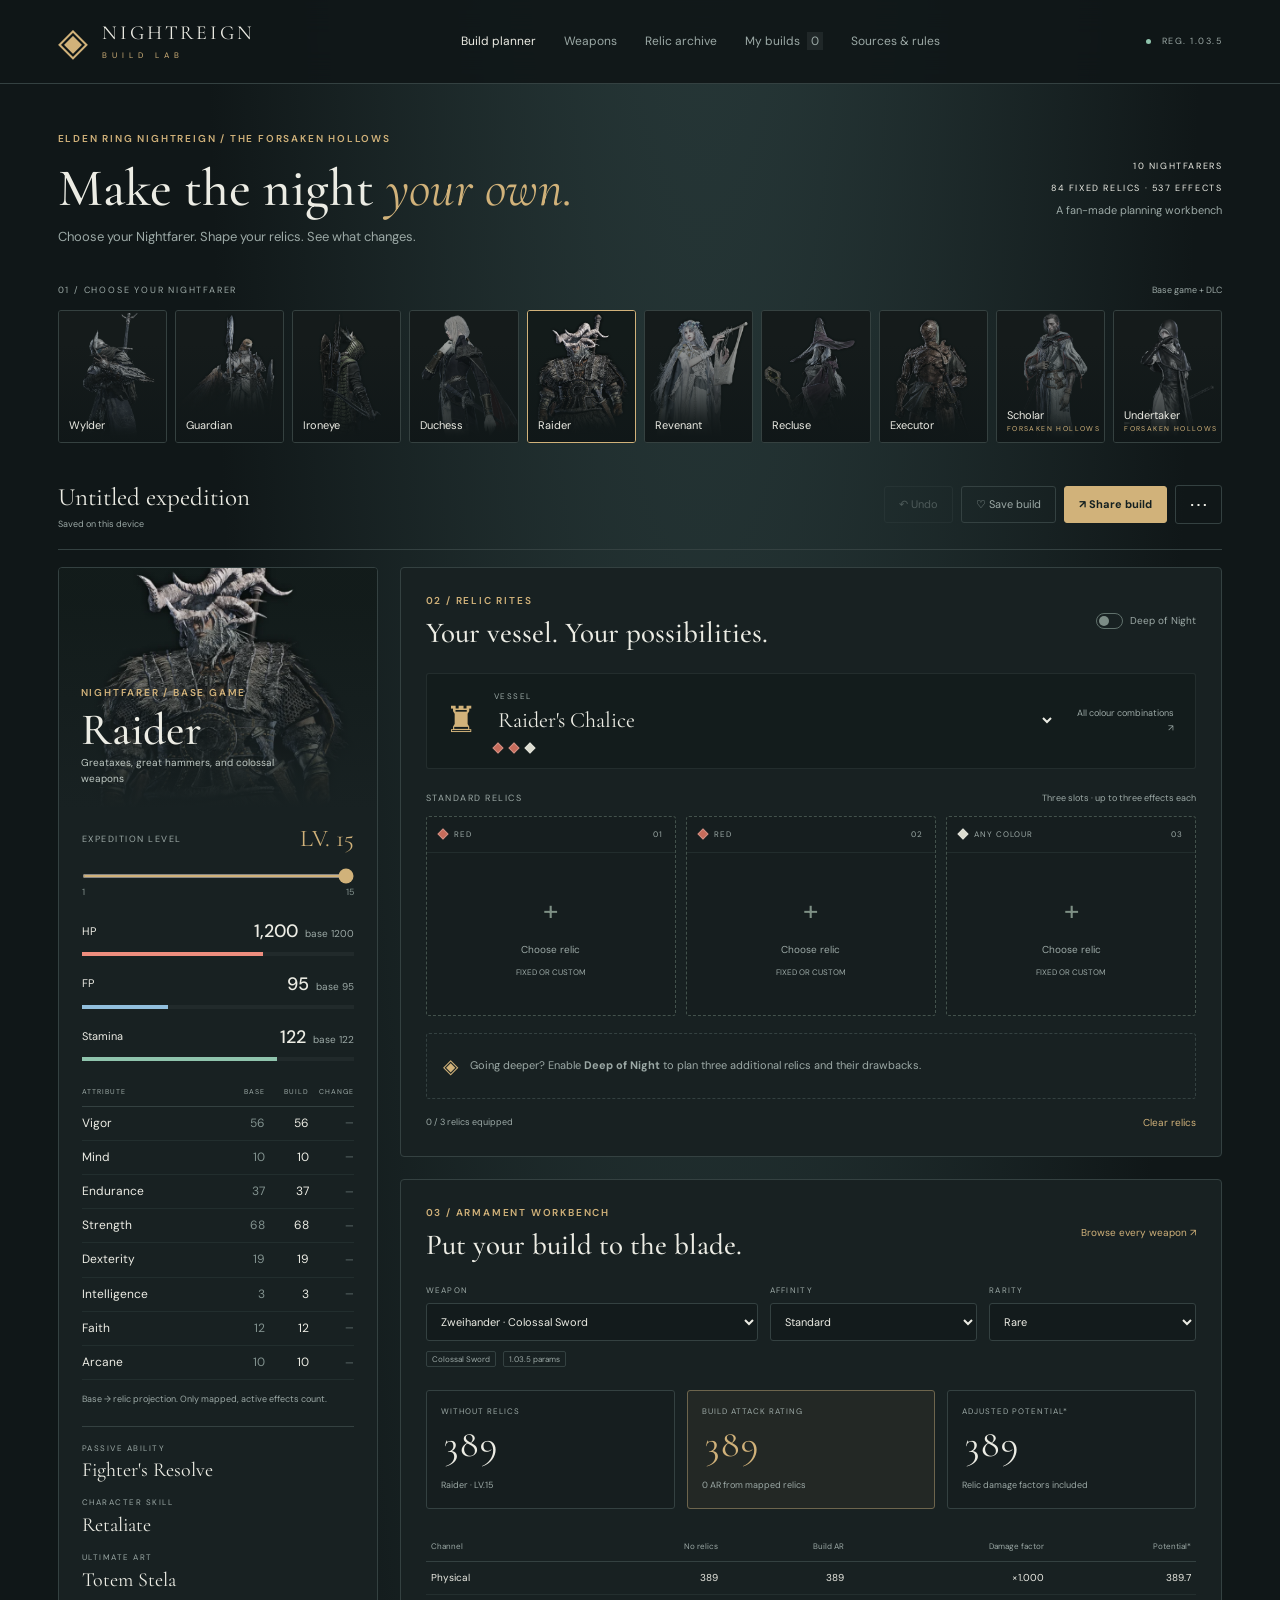
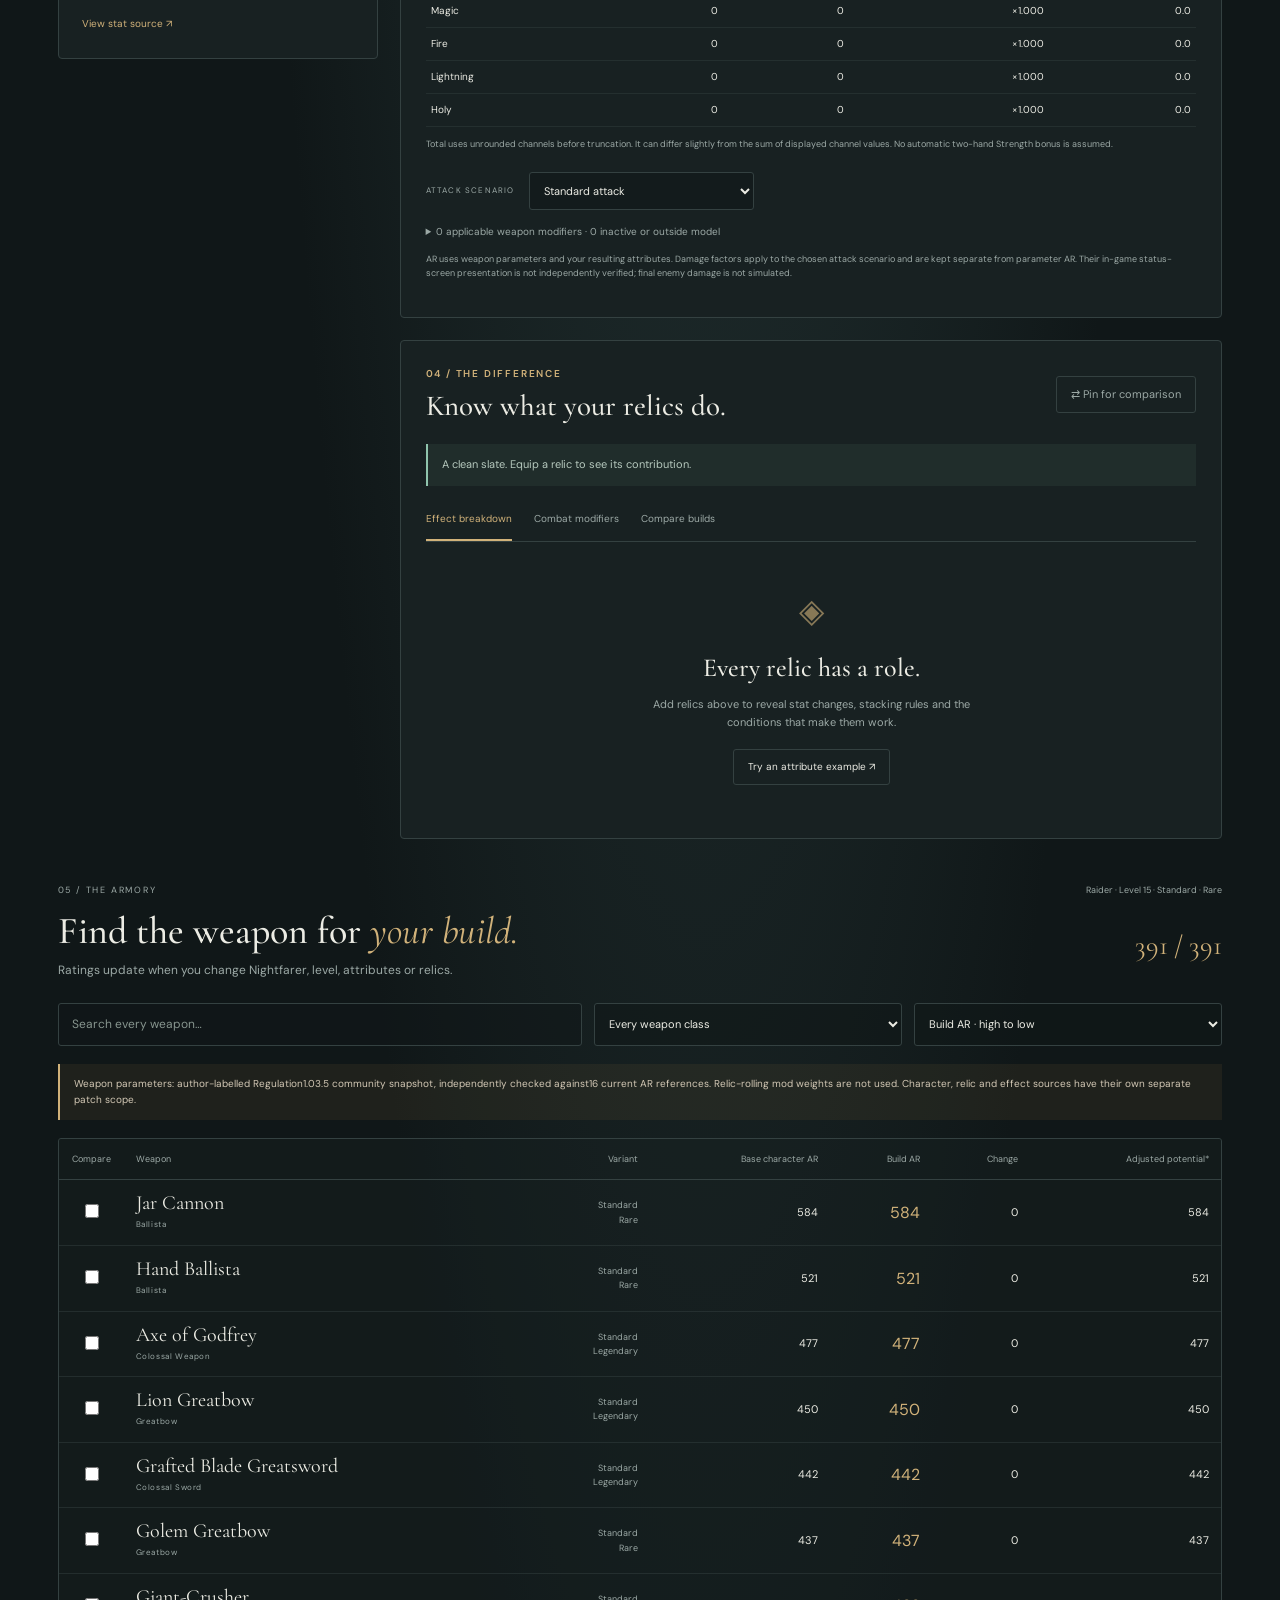
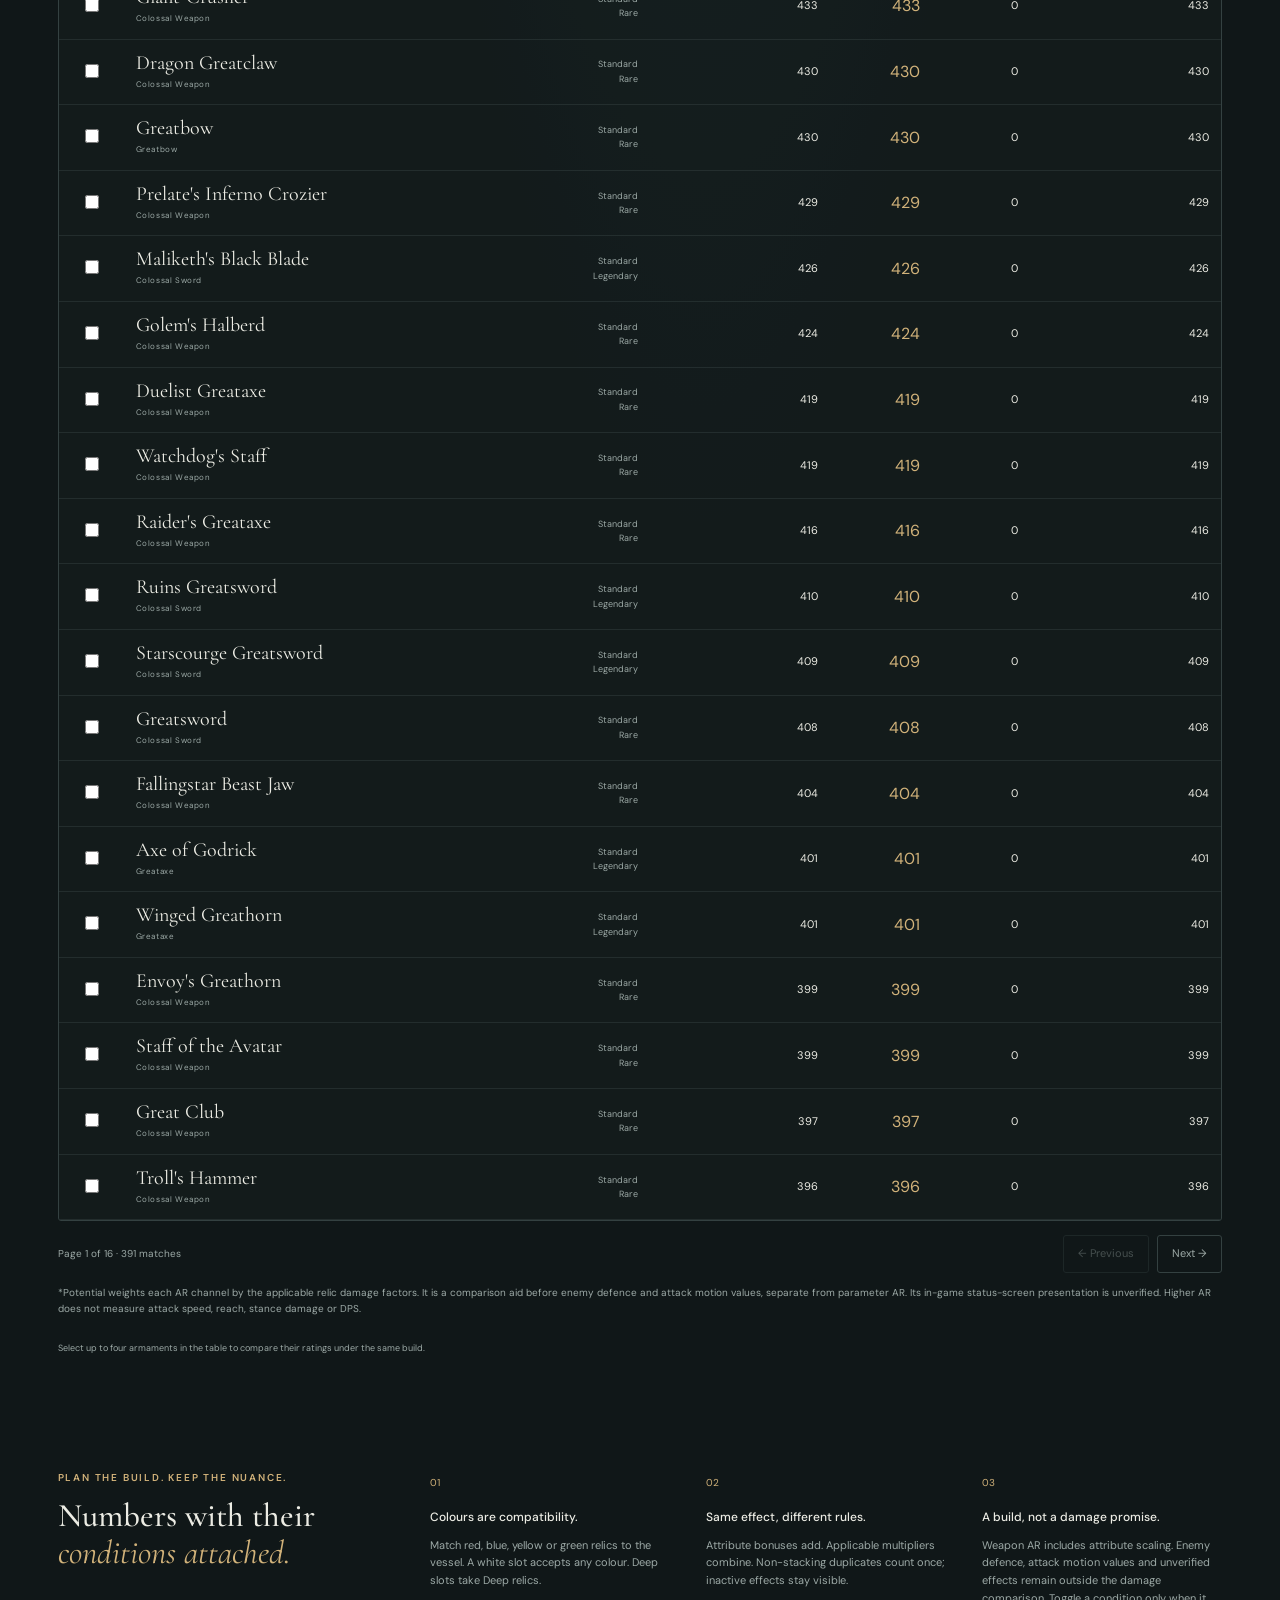
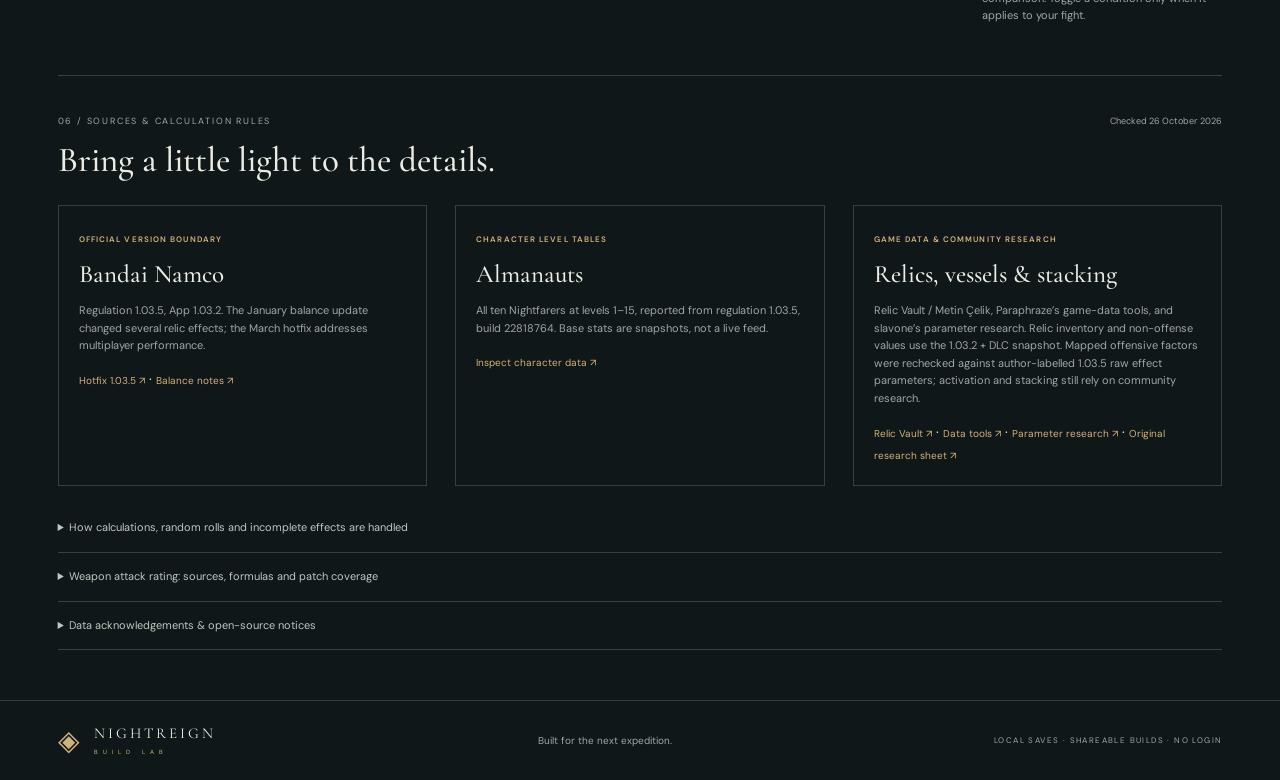
==== index.html @ fdcdb420 "Clarify parameter AR and unverified status-screen presentation" ====
<!doctype html><html lang="en"><head><meta charset="utf-8"><meta name="viewport" content="width=device-width,initial-scale=1"><meta name="theme-color" content="#101718"><meta name="description" content="Plan Nightreign builds for every Nightfarer. Explore character stats, colour-compatible vessels, fixed and custom relics, and the changes they make."><title>Nightreign — Build Lab</title><style>@import url('https://fonts.googleapis.com/css2?family=Cormorant+Garamond:wght@400;500;600&family=DM+Sans:wght@400;500;600;700&display=swap');
:root{--bg:#101718;--panel:#182122;--panel2:#1d292a;--line:#344141;--gold:#d1b27a;--text:#ecece4;--dim:#9ca9a6;--green:#8fc4ad;--red:#ee8d7e;--blue:#91bfdd;--yellow:#e3cb7c;--font:'DM Sans',Arial,sans-serif;--serif:'Cormorant Garamond',Georgia,serif}*{box-sizing:border-box}html{scroll-behavior:smooth;scroll-padding-top:105px}body{margin:0;background:radial-gradient(ellipse at 55% -25%,#2d4141 0,transparent 52%),var(--bg);color:var(--text);font-family:var(--font);font-size:14px;line-height:1.6}button,input,select{font:inherit}button,a,input,select,summary{touch-action:manipulation}button,a{color:inherit}a{color:var(--gold);text-decoration:none}a:hover{text-decoration:underline}button{cursor:pointer}button:disabled{cursor:not-allowed;opacity:.38}button{background:transparent;border:1px solid var(--line);border-radius:3px;padding:9px 14px;color:var(--text)}button:hover:not(:disabled){background:#ffffff08;border-color:var(--gold)}button:focus-visible,a:focus-visible,input:focus-visible,select:focus-visible,summary:focus-visible{outline:2px solid var(--gold);outline-offset:4px}h1,h2,h3,p{margin:0}h1,h2{font-family:var(--serif);font-weight:500;line-height:1.1}h2{font-size:31px}h3{font-size:15px;font-weight:500}em{font-weight:400;color:var(--gold)}small,.dim{color:var(--dim)}.eyebrow{font-size:10px;font-weight:600;letter-spacing:1.8px;color:var(--gold)}.top{padding:22px 4.5%;display:flex;align-items:center;justify-content:space-between;border-bottom:1px solid var(--line);background:#101718e8;position:sticky;top:0;z-index:20;backdrop-filter:blur(16px);gap:24px}.brand{display:flex;align-items:center;gap:12px;color:var(--text);font-family:var(--serif);font-size:20px;letter-spacing:2.8px;line-height:1.05}.brand:hover{text-decoration:none}.brand small{display:block;font-family:var(--font);font-size:8px;letter-spacing:5px;color:var(--gold);margin-top:7px}.brand-mark{color:var(--gold);font-size:39px;font-family:Georgia;line-height:1}.top nav{display:flex;gap:28px;align-items:center}.top nav a,.top nav button{font-size:12px;color:var(--dim);padding:0;border:0}.top nav .active{color:var(--text)}.top nav button:hover{background:none}.top-tag{font-size:9px;letter-spacing:1.5px;color:var(--dim);white-space:nowrap}.top-tag i{display:inline-block;width:5px;height:5px;background:var(--green);border-radius:50%;margin-right:7px}#saved-count{padding:1px 4px;background:#ffffff10;margin-left:4px}main{max-width:1440px;margin:auto;padding:0 4.5%}.intro{display:flex;justify-content:space-between;align-items:center;padding:47px 0 35px;gap:24px}.intro h1{font-size:53px;margin:12px 0 10px}.intro p{color:var(--dim);font-size:13px}.intro-end{display:flex;flex-direction:column;align-items:flex-end;font-size:9px;letter-spacing:1.6px;gap:7px}.intro-end .dim{font-size:11px;letter-spacing:0}.section-caption{display:flex;align-items:center;justify-content:space-between;font-size:9px;letter-spacing:1.8px;color:var(--dim);margin-bottom:13px}.section-caption span:last-child{letter-spacing:0}.roster{display:grid;grid-template-columns:repeat(10,1fr);gap:8px}.nightfarer{padding:0;height:133px;position:relative;overflow:hidden;border:1px solid #354140;border-radius:3px;background:#182122;isolation:isolate;text-align:left}.nightfarer img{width:100%;height:100%;object-fit:cover;object-position:63% 35%;opacity:.65;transition:.25s;filter:saturate(.65)}.nightfarer::after{content:'';position:absolute;inset:0;background:linear-gradient(transparent 25%,#101718ee 100%);z-index:0}.nightfarer span{position:absolute;bottom:9px;left:10px;z-index:1;font-size:11px;line-height:1.4}.nightfarer small{display:block;font-size:7px;letter-spacing:1.4px;color:var(--gold)}.nightfarer[aria-pressed=true]{border-color:var(--gold);box-shadow:inset 0 -3px var(--gold)}.nightfarer[aria-pressed=true] img,.nightfarer:hover img{opacity:1;filter:saturate(.9);transform:scale(1.05)}.build-toolbar{margin-top:34px;margin-bottom:17px;padding-bottom:17px;border-bottom:1px solid var(--line);display:flex;align-items:center;justify-content:space-between;gap:12px}.build-toolbar input{width:230px;background:transparent;border:0;color:var(--text);font-family:var(--serif);font-size:25px;padding:0}.auto-note{display:block;color:var(--dim);font-size:9px}.toolbar-actions{display:flex;gap:8px;align-items:center}.quiet{color:var(--dim);font-size:11px}.gold-button{background:var(--gold);color:#142020;border-color:var(--gold);font-size:11px;font-weight:700}.gold-button:hover:not(:disabled){background:#e1c18c;color:#142020}.icon-button{font-size:19px;line-height:1;padding:9px 13px}.planner-grid{display:grid;grid-template-columns:320px minmax(0,1fr);gap:22px;align-items:start}.panel{border:1px solid var(--line);border-radius:4px;background:var(--panel);overflow:hidden}.character-art{height:240px;position:relative;background-size:cover;background-position:63% 40%;display:flex;align-items:flex-end;padding:21px 22px;isolation:isolate}.character-art:after{content:'';position:absolute;inset:0;background:linear-gradient(0deg,#182122 0%,#18212211 85%);z-index:-1}.character-art h2{font-size:45px;margin-top:4px}.character-art .hero-role{font-size:10px;color:#c0cac4;max-width:220px}.sheet{padding:12px 23px 25px}.level-row{display:flex;justify-content:space-between;align-items:center}.level-row label{color:var(--dim);font-size:9px;letter-spacing:1.5px}.level-row span{font-family:var(--serif);font-size:24px;color:var(--gold)}input[type=range]{accent-color:var(--gold);width:100%;height:4px;cursor:pointer;margin:16px 0 0}.range-ends{display:flex;justify-content:space-between;color:#84938f;font-size:9px;margin-bottom:18px}.resource{margin-bottom:14px}.resource-label{display:flex;align-items:center;justify-content:space-between;font-size:11px;margin-bottom:6px}.resource-label strong{font-size:18px;font-weight:500;font-variant-numeric:tabular-nums}.resource-label small{font-size:10px;margin-left:7px}.resource-bar{height:4px;background:#ffffff0a;position:relative}.resource-bar span{display:block;height:100%;background:var(--red);transition:width .3s;max-width:100%}.resource.fp .resource-bar span{background:var(--blue)}.resource.stamina .resource-bar span{background:var(--green)}.stat-heading,.stat-row{display:grid;grid-template-columns:1fr 40px 44px 45px;text-align:right;align-items:center}.stat-heading{font-size:7px;color:var(--dim);letter-spacing:1px;margin-top:25px;border-bottom:1px solid var(--line);padding-bottom:8px}.stat-row{font-size:12px;padding:7px 0;border-bottom:1px solid #34414166;font-variant-numeric:tabular-nums}.stat-heading span:first-child,.stat-row span:first-child{text-align:left}.stat-row .base{color:#82928f}.stat-row .delta{color:var(--green);font-size:10px}.stat-row .delta.negative{color:var(--red)}.stat-row .delta.zero{color:#6d7e7b}.micro-note{font-size:9px;color:var(--dim);margin:12px 0}.abilities{margin-top:19px;border-top:1px solid var(--line);padding-top:15px;display:grid;gap:10px}.ability small{font-size:8px;letter-spacing:1.5px;display:block}.ability span{font-family:var(--serif);font-size:20px}.text-link{color:var(--gold);font-size:10px;border:0;padding:0;background:none}.sheet>.text-link{display:inline-block;margin-top:20px}.build-column{display:grid;gap:22px}.rites,.results{padding:25px}.panel-top{display:flex;justify-content:space-between;gap:16px;align-items:center}.panel-top .eyebrow{margin-bottom:8px}.panel-top h2{font-size:29px}.mode-switch{display:flex;gap:7px;align-items:center;color:var(--dim);font-size:10px;cursor:pointer;white-space:nowrap}.mode-switch input{position:absolute;opacity:0;pointer-events:none}.switch-track{display:block;width:27px;height:16px;border:1px solid #60716c;border-radius:15px;padding:2px;transition:.2s}.switch-track:after{content:'';display:block;background:#7c8c86;width:10px;height:10px;border-radius:50%}.mode-switch input:checked+.switch-track{background:#4a6459;border-color:var(--green)}.mode-switch input:checked+.switch-track:after{background:var(--green);transform:translateX(10px)}.mode-switch input:focus-visible+.switch-track{outline:2px solid var(--gold)}.vessel-control{background:#1017187a;border:1px solid #34414180;padding:16px 18px;margin:24px 0 22px;display:flex;align-items:center;gap:17px;border-radius:3px}.vessel-symbol{font-family:var(--serif);font-size:36px;color:var(--gold);line-height:1}.vessel-field{flex:1;min-width:0}.vessel-field label{font-size:8px;letter-spacing:1.5px;color:var(--dim);display:block}.vessel-field select{max-width:100%;width:100%;border:0;background:transparent;color:var(--text);padding:3px 18px 3px 0;font-family:var(--serif);font-size:22px}.vessel-field select option,select option{background:#182122;color:var(--text)}.vessel-control>.quiet{border:0;padding:3px;font-size:9px;max-width:105px;text-align:right}.vessel-colors{display:flex;gap:8px;align-items:center;margin-top:7px}.dot{width:8px;height:8px;display:inline-block;transform:rotate(45deg);border:1px solid #ffffff40;background:var(--dot-color);flex:none}.dot.red{--dot-color:#c76c5b}.dot.blue{--dot-color:#77a8ca}.dot.yellow{--dot-color:#d8bd6a}.dot.green{--dot-color:#79a791}.dot.any{--dot-color:#dcdcd0}.dots-divider{height:10px;width:1px;background:var(--line);margin:0 3px}.slots-label{display:flex;justify-content:space-between;align-items:center;font-size:9px;letter-spacing:1.5px;color:var(--dim);margin:16px 0 11px}.slots-label small{letter-spacing:0;font-size:9px}.slot-grid{display:grid;grid-template-columns:repeat(3,minmax(0,1fr));gap:10px}.slot{min-height:200px;border:1px dashed #43524c;position:relative;border-radius:3px;background:#10171830;display:flex;flex-direction:column}.slot.filled{border-style:solid}.slot-head{display:flex;justify-content:space-between;align-items:center;padding:11px 12px;border-bottom:1px solid #34414170;font-size:8px;letter-spacing:1px;color:var(--dim)}.slot-head button{padding:0;border:0;font-size:16px;color:var(--dim);line-height:1}.slot-color{display:flex;align-items:center;gap:7px}.choose-relic{border:0;flex:1;width:100%;min-height:156px;display:flex;flex-direction:column;align-items:center;justify-content:center;gap:8px;padding:15px 8px;color:var(--dim)}.choose-relic .plus{font-size:28px;font-weight:400;color:#7e9085}.choose-relic .choose-text{font-size:10px}.choose-relic small{font-size:8px}.relic-content{padding:12px;flex:1;cursor:pointer}.relic-content h3{font-family:var(--serif);font-size:21px;line-height:1.1;color:var(--gold);margin-bottom:10px}.relic-content ul{margin:0;padding:0;list-style:none;display:grid;gap:7px;font-size:9px;color:#c0ccc5;line-height:1.4}.relic-content li{padding-left:9px;position:relative}.relic-content li:before{content:'·';position:absolute;left:0;color:var(--gold)}.relic-content .curse{color:#e2a197}.slot-edit{font-size:9px;text-align:left;color:var(--dim);padding:7px 12px;border:0;border-top:1px solid #34414170}.slot-footer{display:flex;justify-content:space-between;margin-top:16px;font-size:9px;color:var(--dim)}.deep-hint{border:1px dashed var(--line);padding:16px;color:var(--dim);font-size:11px;border-radius:3px;margin-top:17px;display:flex;align-items:center;gap:12px}.deep-hint span{font-size:20px;color:var(--gold)}.coverage-note{margin-top:22px;margin-bottom:16px;padding:12px 14px;background:#31463c55;border-left:2px solid var(--green);color:#b6c9be;font-size:11px}.coverage-note.partial{border-color:var(--gold);background:#594b2d33;color:#d4c5aa}.warning{color:#e4b39a;font-size:10px;padding:9px 12px;border:1px solid #8a695147;margin-bottom:8px}.result-tabs{display:flex;gap:22px;border-bottom:1px solid var(--line);margin-bottom:18px;overflow:auto}.result-tabs button{padding:9px 0 12px;color:var(--dim);font-size:10px;white-space:nowrap;border:0;border-bottom:2px solid transparent;border-radius:0}.result-tabs button[aria-selected=true]{color:var(--gold);border-color:var(--gold)}.empty-results{text-align:center;padding:25px 20px 28px}.empty-results .empty-icon{font-size:33px;color:var(--gold);opacity:.6;margin-bottom:9px}.empty-results h3{font-family:var(--serif);font-size:26px}.empty-results p{font-size:11px;color:var(--dim);margin:8px auto 18px;max-width:340px}.empty-results button{font-size:10px}.ledger-item{padding:12px 0;border-bottom:1px solid #34414199;display:flex;gap:12px;align-items:flex-start}.ledger-number{font-size:9px;color:var(--gold);border:1px solid var(--line);width:23px;height:23px;display:flex;align-items:center;justify-content:center;flex:none}.ledger-info{flex:1;min-width:0}.ledger-info h3{font-size:11px;font-weight:400;line-height:1.5}.ledger-info p{font-size:10px;color:var(--dim);margin-top:4px}.modifier-tags{display:flex;gap:5px;flex-wrap:wrap;margin-top:6px}.modifier-tag{font-size:9px;background:#31483b66;color:#b0d2bd;padding:3px 6px;border-radius:2px}.small-tag{font-size:8px;border:1px solid var(--line);padding:1px 5px;border-radius:2px;color:var(--dim);white-space:nowrap}.condition{display:flex;align-items:center;gap:7px;font-size:10px;color:var(--gold);margin-top:9px}.condition input{accent-color:var(--gold)}.count-input{width:48px;background:#111a17;color:var(--text);border:1px solid var(--line);border-radius:2px;padding:3px}.mod-table,.compare-table{width:100%;border-collapse:collapse;font-size:11px}.mod-table th,.compare-table th{font-size:9px;font-weight:400;color:var(--dim);text-align:right;padding:9px;border-bottom:1px solid var(--line)}.mod-table th:first-child,.compare-table th:first-child{text-align:left}.mod-table td,.compare-table td{padding:9px;text-align:right;border-bottom:1px solid #34414177;font-variant-numeric:tabular-nums}.mod-table td:first-child,.compare-table td:first-child{text-align:left;color:var(--dim)}.mod-table td:nth-child(2),.compare-table .changed{color:var(--green)}.sub-note{font-size:10px;color:var(--dim);padding:12px 0}.how-it-works{display:grid;grid-template-columns:1.4fr repeat(3,1fr);gap:35px;padding:59px 0 50px;border-bottom:1px solid var(--line);margin-top:20px}.how-it-works h2{font-size:33px;margin-top:12px}.how-it-works article>span{color:var(--gold);font-size:10px}.how-it-works h3{margin-top:15px;margin-bottom:10px;font-size:12px}.how-it-works p{font-size:11px;color:var(--dim)}.sources{padding:38px 0 50px}.sources h2{font-size:35px;margin-bottom:25px}.source-grid{display:grid;grid-template-columns:repeat(3,1fr);gap:28px}.source-grid article{padding:20px;border:1px solid var(--line)}.source-grid .eyebrow{font-size:8px;letter-spacing:1.1px}.source-grid h3{font-family:var(--serif);font-size:25px;margin-top:6px}.source-grid p{font-size:11px;color:var(--dim);margin:8px 0 13px}.source-grid a{font-size:10px}.sources details{border-bottom:1px solid var(--line);padding:15px 0}.sources details:first-of-type{margin-top:18px}.sources summary{font-size:11px;cursor:pointer;color:#bcc8c0}.rules p{margin:12px 0;color:var(--dim);font-size:11px}.rules pre{white-space:pre-wrap;color:var(--dim);font-size:10px}.rules a{font-size:10px}footer{padding:25px 4.5%;border-top:1px solid var(--line);display:flex;justify-content:space-between;align-items:center;gap:20px;color:var(--dim);font-size:10px}footer .brand{font-size:15px}footer .brand-mark{font-size:28px}footer .brand small{font-size:6px}footer>span:last-child{font-size:8px;letter-spacing:1.4px}.backdrop{position:fixed;inset:0;background:#0009;z-index:40;backdrop-filter:blur(3px)}[hidden]{display:none!important}.drawer{position:fixed;right:0;top:0;bottom:0;width:min(590px,100%);z-index:50;background:#182122;border-left:1px solid var(--line);box-shadow:-20px 0 100px #0005;overflow:auto}.drawer-top{padding:27px 27px 22px;display:flex;justify-content:space-between;gap:20px;position:sticky;top:0;background:#182122f7;border-bottom:1px solid var(--line);z-index:1;backdrop-filter:blur(10px)}.drawer-top h2{font-size:34px;margin-top:7px}.drawer-top p{font-size:11px;color:var(--dim);margin-top:8px}.close-button{border:0;padding:0;font-size:28px;color:var(--dim);width:28px;height:30px;line-height:1}.drawer-tabs{display:flex;gap:5px;margin-bottom:22px;border-bottom:1px solid var(--line)}.drawer-tabs button{flex:1;border:0;border-radius:0;padding:12px;font-size:11px;color:var(--dim)}.drawer-tabs button[aria-pressed=true]{border-bottom:2px solid var(--gold);color:var(--gold)}#drawer-body{padding:0 27px 27px}.library-tools{display:grid;gap:10px;position:relative}.search-input,.text-input{width:100%;border:1px solid var(--line);background:#10171880;color:var(--text);padding:11px 13px;border-radius:3px;font-size:12px}input::placeholder{color:#87958e}.filters-row{display:flex;align-items:center;gap:10px;justify-content:space-between;font-size:10px;color:var(--dim)}.filters-row select{border:1px solid var(--line);background:var(--bg);color:var(--text);font-size:11px;padding:5px;max-width:160px}.filters-row label{display:flex;align-items:center;gap:5px}.filters-row input{accent-color:var(--gold)}.library-count{font-size:9px;letter-spacing:1px;color:var(--dim);margin:16px 0 12px}.library-list{display:grid;gap:10px}.relic-option{border:1px solid var(--line);padding:17px;display:flex;flex-direction:column;background:#111a1633}.relic-option .relic-option-title{display:flex;align-items:center;gap:10px}.relic-option h3{font-family:var(--serif);font-size:25px;line-height:1.1;color:var(--gold);flex:1}.relic-option ul{margin:12px 0;padding:0;list-style:none;font-size:11px;color:var(--dim);display:grid;gap:5px}.relic-option li:before{content:'· ';color:var(--gold)}.relic-option .equip-button{font-size:10px;padding:7px 10px;align-self:flex-end}.library-empty{font-size:12px;color:var(--dim);padding:25px 0}.custom-top{display:grid;grid-template-columns:1fr 115px;gap:10px}.custom-top label{font-size:9px;color:var(--dim);letter-spacing:1px}.custom-top select{width:100%;padding:11px 8px;border:1px solid var(--line);background:var(--bg);color:var(--text);border-radius:3px}.custom-picked{margin:16px 0}.picked-effect{font-size:11px;border:1px solid var(--line);padding:9px 11px;margin-bottom:7px;display:flex;align-items:center;justify-content:space-between;gap:9px}.picked-effect button{padding:0;border:0;line-height:1;font-size:18px}.picked-effect.curse{color:#e4a295}.picker-section{font-size:9px;letter-spacing:1.5px;color:var(--gold);margin:21px 0 10px}.effect-results{max-height:295px;overflow:auto;border:1px solid var(--line);border-radius:3px;margin-top:9px}.effect-option{width:100%;border:0;border-bottom:1px solid #3441417a;display:flex;gap:14px;justify-content:space-between;align-items:center;text-align:left;padding:11px;font-size:11px;line-height:1.5}.effect-option small{font-size:9px;display:block;line-height:1.5;margin-top:3px}.effect-option .plus{font-size:20px;color:var(--gold);flex:none}.validation{font-size:10px;color:#dfac8d;margin:13px 0}.validation.good{color:var(--green)}.custom-submit{width:100%;margin-top:10px}.custom-note{font-size:10px;color:var(--dim);margin:13px 0}.vessel-list{display:grid;gap:9px}.vessel-option{display:grid;grid-template-columns:1fr 100px 100px;gap:15px;align-items:center;text-align:left;padding:15px;font-size:12px}.vessel-option .dots{display:flex;gap:12px;justify-content:center}.vessel-option.active{border-color:var(--gold)}.vessel-table-head{display:grid;grid-template-columns:1fr 100px 100px;gap:15px;font-size:9px;color:var(--dim);margin:5px 0 14px;padding:0 15px}.vessel-table-head span:not(:first-child){text-align:center}dialog{background:var(--panel);color:var(--text);border:1px solid var(--line);border-radius:4px;padding:25px;max-width:760px;width:calc(100% - 30px);max-height:90dvh;overflow:auto}dialog::backdrop{background:#000b;backdrop-filter:blur(3px)}.modal-head{display:flex;justify-content:space-between;gap:20px;margin-bottom:22px}.modal-head h2{font-size:32px}.saved-card{border:1px solid var(--line);padding:15px;display:flex;align-items:center;justify-content:space-between;gap:14px;margin-top:10px}.saved-card h3{font-family:var(--serif);font-size:23px}.saved-card p{color:var(--dim);font-size:10px}.saved-card .actions{display:flex;gap:7px}.saved-card button{font-size:10px}.import-label{font-size:11px;color:var(--gold);display:block;margin-top:20px}.share-url{width:100%;padding:10px;background:var(--bg);border:1px solid var(--line);color:var(--dim);font-size:11px;margin-bottom:13px}.modal-copy{font-size:12px;color:var(--dim);margin-bottom:14px}#toast{position:fixed;bottom:25px;left:50%;transform:translate(-50%,15px);opacity:0;pointer-events:none;background:#d5c095;color:#14201c;box-shadow:0 10px 40px #0005;padding:12px 22px;z-index:100;border-radius:3px;font-size:12px;max-width:calc(100% - 30px);transition:.2s}#toast.show{opacity:1;transform:translate(-50%,0)}.sr-only{position:absolute;width:1px;height:1px;padding:0;overflow:hidden;clip:rect(0,0,0,0);white-space:nowrap;border:0}.skip{position:fixed;top:-50px;background:var(--gold);color:#101718;padding:10px;z-index:101}.skip:focus{top:0}
@media(min-width:1500px){main{max-width:1560px}.planner-grid{grid-template-columns:350px minmax(0,1fr)}}
@media(max-width:1150px){.top nav{gap:17px}.top-tag{display:none}.planner-grid{grid-template-columns:285px minmax(0,1fr);gap:16px}.rites,.results{padding:20px}.panel-top{align-items:flex-start}.panel-top h2{font-size:25px}.mode-switch{font-size:9px;gap:5px}.roster{gap:6px}.nightfarer{height:117px}.nightfarer span{left:7px;font-size:10px}.vessel-control{gap:9px;padding:13px}.relic-content{padding:9px}.relic-content h3{font-size:19px}.relic-content ul{font-size:8px}.slot-head{padding:9px}.how-it-works{gap:23px}.how-it-works h2{font-size:29px}.sheet{padding:12px 19px 22px}.toolbar-actions{gap:5px}.quiet{padding:8px 10px}}
@media(max-width:900px){.top{padding:15px 4%;gap:15px}.brand{font-size:17px}.top nav{gap:14px}.top nav a,.top nav button{font-size:10px}.intro h1{font-size:45px}.intro-end{display:none}.roster{grid-template-columns:repeat(5,1fr);gap:8px}.nightfarer{height:104px}.nightfarer img{object-position:65% 30%}.nightfarer span{font-size:12px}.planner-grid{grid-template-columns:260px minmax(0,1fr)}.panel-top{flex-direction:column;gap:13px}.mode-switch{align-self:flex-end;margin-top:-5px}.slot-grid{grid-template-columns:1fr}.slot{min-height:110px}.choose-relic{min-height:84px;flex-direction:row;gap:12px}.choose-relic small{display:none}.relic-content ul{font-size:10px}.relic-content h3{font-size:23px}.slot-edit{font-size:10px}.slot-head{padding:8px 13px}.vessel-symbol{display:none}.vessel-control{gap:8px}.vessel-field select{font-size:20px}.vessel-control>.quiet{max-width:80px}.how-it-works{grid-template-columns:repeat(3,1fr)}.how-it-works>div{grid-column:1/-1}.how-it-works h2 br{display:none}.result-tabs{gap:15px}.source-grid{gap:13px}.source-grid article{padding:14px}.toolbar-actions .quiet{font-size:9px}#undo{display:inline-block}.top nav a[href='#sources']{display:none}}
@media(max-width:650px){html{scroll-padding-top:85px}.top{padding:14px 5%}.brand{font-size:15px;gap:8px;letter-spacing:2px}.brand-mark{font-size:31px}.brand small{font-size:6px;letter-spacing:3.7px;margin-top:5px}.top nav{gap:15px}.top nav a.active{display:none}.top nav button{font-size:10px}main{padding:0 5%}.intro{padding:29px 0 25px}.intro .eyebrow{font-size:7px;letter-spacing:1.1px}.intro h1{font-size:39px;margin:10px 0}.intro p{font-size:11px;max-width:280px}.section-caption{font-size:7px;letter-spacing:1px}.roster{gap:6px}.nightfarer{height:91px}.nightfarer span{font-size:9px;left:6px;bottom:7px}.nightfarer small{font-size:6px}.nightfarer img{object-position:62% 25%}.build-toolbar{margin-top:24px;align-items:flex-start}.build-toolbar input{font-size:23px;width:180px}.auto-note{font-size:8px}.toolbar-actions{gap:5px}.toolbar-actions .quiet{font-size:0;padding:8px}.toolbar-actions .quiet:before{content:'♡';font-size:17px}#undo:before{content:'↶'}#share{font-size:10px;padding:8px 11px}#more{padding:7px 9px}.planner-grid{grid-template-columns:1fr;gap:16px}.character-panel{display:grid;grid-template-columns:120px 1fr;position:relative;overflow:visible}.character-art{height:100%;min-height:340px;padding:15px 10px;align-items:flex-start;background-position:62% 20%;border-radius:3px 0 0 3px}.character-art:after{background:linear-gradient(90deg,#18212211,#18212244),linear-gradient(0deg,#182122 1%,transparent 85%)}.character-art h2{font-size:31px;word-break:break-word}.character-art .eyebrow{font-size:6px;letter-spacing:1px}.hero-role{display:none}.sheet{padding:12px 14px}.level-row label{font-size:7px;letter-spacing:.7px}.level-row span{font-size:22px}.range-ends{margin-bottom:10px}.resource{margin-bottom:10px}.resource-label{font-size:9px;margin-bottom:4px}.resource-label strong{font-size:14px}.resource-label small{font-size:8px}.resource-bar{height:3px}.stat-heading{font-size:6px;margin-top:16px;letter-spacing:.5px;grid-template-columns:1fr 30px 30px 33px}.stat-row{font-size:10px;padding:4px 0;grid-template-columns:1fr 30px 30px 33px}.stat-row .delta{font-size:8px}.abilities{grid-template-columns:1fr;gap:6px;margin-top:12px}.ability small{font-size:6px;letter-spacing:1px}.ability span{font-size:16px}.micro-note{font-size:8px;margin:8px 0}.sheet>.text-link{font-size:8px;margin-top:10px}.rites,.results{padding:18px}.panel-top{flex-direction:row;gap:12px;align-items:center}.panel-top h2{font-size:27px}.panel-top .eyebrow{font-size:8px;margin-bottom:7px}.mode-switch{font-size:8px;flex-direction:column-reverse;align-self:center;margin:0;gap:4px}.vessel-control{margin:20px 0;padding:13px}.vessel-field select{font-size:22px}.vessel-control>.quiet{font-size:8px}.slots-label{font-size:8px}.slots-label small{font-size:8px}.slot-grid{grid-template-columns:repeat(3,minmax(0,1fr));gap:7px}.slot-head{padding:8px;font-size:6px;letter-spacing:.5px}.slot-head .dot{width:6px;height:6px}.slot-color{gap:5px}.slot{min-height:150px}.choose-relic{min-height:115px;flex-direction:column;gap:4px}.choose-relic .choose-text{font-size:8px}.choose-relic .plus{font-size:25px}.relic-content{padding:9px 7px}.relic-content h3{font-size:17px}.relic-content ul{font-size:8px;gap:7px}.slot-edit{font-size:8px;padding:6px 8px}.deep-hint{font-size:9px;padding:12px}.deep-hint span{font-size:16px}.slot-footer{font-size:8px}.slot-footer button{font-size:9px}.results .panel-top{align-items:flex-start}.results .panel-top h2{font-size:26px}.results .panel-top button{font-size:8px;padding:7px;max-width:90px;line-height:1.5}.coverage-note{font-size:10px;margin-top:17px;padding:10px 11px}.result-tabs{gap:15px}.result-tabs button{font-size:9px;padding-bottom:9px}.ledger-info h3{font-size:10px}.ledger-info p{font-size:9px}.ledger-number{width:19px;height:19px;font-size:8px}.condition{font-size:9px}.modifier-tag{font-size:8px}.ledger-item{gap:9px}.how-it-works{grid-template-columns:1fr;padding:37px 0;gap:24px;margin-top:0}.how-it-works article{display:grid;grid-template-columns:25px 1fr;gap:0 12px}.how-it-works h3{margin:0 0 6px}.how-it-works article p{grid-column:2}.how-it-works h2{font-size:33px}.source-grid{grid-template-columns:1fr;gap:10px}.source-grid article{padding:18px}.sources h2{font-size:31px}.sources{padding:27px 0}.sources summary{font-size:10px}.rules p{font-size:10px}footer{flex-wrap:wrap;padding:22px 5%;gap:20px}footer>span:last-child{width:100%;font-size:7px}.drawer-top{padding:23px 20px 18px}#drawer-body{padding:0 20px 23px}.drawer-top h2{font-size:31px}.filters-row{font-size:9px}.filters-row select{max-width:135px;font-size:10px}.vessel-option,.vessel-table-head{grid-template-columns:1fr 66px 66px;gap:9px;padding:12px 10px;font-size:10px}.vessel-table-head{font-size:8px;padding-top:0;padding-bottom:0}.vessel-option .dots{gap:10px}.vessel-option .dot{width:7px;height:7px}.saved-card{flex-wrap:wrap}.saved-card .actions{width:100%}.custom-top{grid-template-columns:1fr 90px}.drawer-top p{font-size:10px}.mod-table td,.mod-table th,.compare-table td,.compare-table th{padding:8px 4px;font-size:10px}.mod-table th,.compare-table th{font-size:8px}.sub-note{font-size:9px}.top nav #saved-count{display:none}}
@media(prefers-reduced-motion:reduce){html{scroll-behavior:auto}*,*:before,*:after{transition:none!important}}
@media(max-width:650px){.build-toolbar{flex-wrap:wrap;gap:12px}.build-toolbar>div:first-child{width:100%}.build-toolbar input{width:100%}.toolbar-actions{width:100%;justify-content:flex-end;white-space:nowrap}.toolbar-actions #share{white-space:nowrap}.slot{min-width:0}.relic-content{overflow-wrap:anywhere}}
/* Armament workbench */
.weapon-focus{padding:25px}.weapon-setup{display:grid;grid-template-columns:minmax(180px,1.6fr) 1fr 1fr;gap:12px;margin-top:23px}.weapon-setup label{font-size:8px;letter-spacing:1.3px;color:var(--dim)}.weapon-setup select,.attack-context select,.armory-controls select{width:100%;background:#10171888;color:var(--text);border:1px solid var(--line);padding:10px;border-radius:3px;margin-top:6px;font-size:11px;letter-spacing:0}.ar-summary{display:grid;grid-template-columns:repeat(3,1fr);gap:12px;margin:23px 0}.ar-stat{padding:14px;border:1px solid var(--line);border-radius:3px;background:#10171844}.ar-stat small{display:block;font-size:8px;letter-spacing:1px}.ar-stat strong{display:block;font-family:var(--serif);font-weight:400;font-size:38px;line-height:1.1;margin:6px 0;color:var(--text);font-variant-numeric:tabular-nums}.ar-stat.featured{border-color:#6d654d;background:#60543725}.ar-stat.featured strong{color:var(--gold)}.ar-stat>span{font-size:9px;color:var(--dim)}.ar-channel-table{width:100%;font-size:10px;border-collapse:collapse}.ar-channel-table th{font-weight:400;color:var(--dim);font-size:8px;text-align:right;padding:8px 5px;border-bottom:1px solid var(--line)}.ar-channel-table td{padding:8px 5px;text-align:right;border-bottom:1px solid #34414170;font-variant-numeric:tabular-nums}.ar-channel-table th:first-child,.ar-channel-table td:first-child{text-align:left}.ar-channel-table .gain{color:var(--green)}.attack-context{font-size:8px;letter-spacing:1.2px;color:var(--dim);display:flex;align-items:center;gap:14px;margin:20px 0 14px}.attack-context select{margin:0;max-width:225px}.weapon-factors{display:flex;gap:6px;flex-wrap:wrap;margin:12px 0}.weapon-factor{font-size:9px;border:1px solid var(--line);padding:5px 8px;color:#bed6c6;border-radius:3px}.weapon-relic-row{font-size:10px;padding:9px 0;border-bottom:1px solid #34414170;color:#bfcbc4;display:flex;justify-content:space-between;gap:12px;align-items:center}.weapon-relic-row.inactive{color:#87948e}.weapon-relic-row small{font-size:9px;max-width:220px;text-align:right}.weapon-relic-row label{display:flex;gap:7px;align-items:center;cursor:pointer}.weapon-relic-row input{accent-color:var(--gold)}.weapon-data-boundary{padding:12px 14px;background:#594b2d33;border-left:2px solid var(--gold);color:#d3c8b5;font-size:10px;margin:18px 0}.weapon-unavailable{padding:22px;background:#594b2d22;border:1px solid #6c5d4144;color:#d4c4a3;font-size:12px;line-height:1.7}.weapon-assumptions{font-size:9px;color:var(--dim);margin-top:10px}.weapon-model-tags{display:flex;gap:7px;flex-wrap:wrap;margin-top:10px}.armory-section{padding:44px 0 24px}.armory-heading{display:flex;justify-content:space-between;align-items:center;gap:20px}.armory-heading h2{font-size:38px}.armory-heading p{font-size:12px;color:var(--dim);margin-top:8px}.armory-size{color:var(--gold);font-family:var(--serif);font-size:27px;white-space:nowrap}.armory-controls{display:grid;grid-template-columns:1.7fr 1fr 1fr;gap:12px;margin-top:23px}.armory-controls select{margin-top:0;font-size:11px}.armory-scroll{overflow-x:auto;border:1px solid var(--line);border-radius:3px}.weapon-table{width:100%;border-collapse:collapse;font-size:11px;min-width:790px;background:#18212266}.weapon-table th{font-weight:400;text-align:right;padding:13px 12px;border-bottom:1px solid var(--line);font-size:9px;color:var(--dim);white-space:nowrap}.weapon-table td{text-align:right;padding:12px;border-bottom:1px solid #34414180;font-variant-numeric:tabular-nums}.weapon-table th:first-child,.weapon-table td:first-child{text-align:center;width:65px}.weapon-table th:nth-child(2),.weapon-table td:nth-child(2){text-align:left;min-width:175px}.weapon-table td:nth-child(3){font-size:9px;color:var(--dim)}.weapon-table input{accent-color:var(--gold);width:14px;height:14px;cursor:pointer}.weapon-table .weapon-name{border:0;padding:0;text-align:left;color:var(--text);font-family:var(--serif);font-size:20px;line-height:1.1}.weapon-name small{display:block;font-family:var(--font);font-size:8px;line-height:1.6;letter-spacing:.6px;margin-top:4px}.weapon-table .build-ar{color:var(--gold);font-size:16px}.weapon-table tr.is-selected{background:#52624b22}.weapon-table .positive{color:var(--green)}.armory-pagination{display:flex;justify-content:space-between;align-items:center;color:var(--dim);font-size:10px;margin-top:14px;gap:10px}.armory-pagination>div{display:flex;gap:8px}.armament-comparison{margin:25px 0;border:1px solid var(--line);border-radius:3px;overflow:auto}.armament-comparison .compare-title{padding:18px;font-size:22px;font-family:var(--serif);border-bottom:1px solid var(--line);display:flex;justify-content:space-between;align-items:center}.armament-comparison table{min-width:520px}.caster-note{font-size:10px;color:var(--blue);padding:11px 0}.weapon-relic-details summary{color:var(--dim);font-size:10px;cursor:pointer;margin-top:10px}.weapon-source-current{color:var(--green)}
@media(max-width:900px){.weapon-focus{padding:20px}.weapon-setup{grid-template-columns:1fr 1fr;gap:10px}.weapon-setup>label:first-child{grid-column:1/-1}.ar-summary{gap:8px}.ar-stat{padding:10px}.ar-stat strong{font-size:31px}.ar-stat small{font-size:7px}.armory-heading h2{font-size:34px}.armory-controls{grid-template-columns:1.4fr 1fr}.armory-controls>#weapon-search{grid-column:1/-1}.weapon-focus .panel-top{flex-direction:column;gap:10px;align-items:flex-start}}
@media(max-width:650px){.weapon-focus{padding:18px}.weapon-focus .panel-top h2{font-size:27px}.weapon-focus .text-link{font-size:9px}.ar-summary{margin:18px 0;gap:7px}.ar-stat{padding:10px 8px}.ar-stat strong{font-size:30px}.ar-stat>span{font-size:8px}.ar-channel-table th{font-size:7px}.ar-channel-table td{font-size:9px}.attack-context{font-size:7px;gap:10px}.attack-context select{font-size:10px}.weapon-relic-row{font-size:9px}.weapon-relic-row small{font-size:8px;max-width:135px}.armory-section{padding:32px 0 16px}.armory-heading{align-items:flex-start}.armory-heading h2{font-size:32px}.armory-heading p{font-size:10px}.armory-size{font-size:21px}.armory-controls{gap:9px;grid-template-columns:1fr 1fr}.armory-controls select{font-size:9px;padding:10px 7px}.weapon-data-boundary{font-size:9px}.armory-pagination{font-size:9px}.armory-pagination button{font-size:9px;padding:7px}.weapon-table{font-size:10px}.armory-pagination>div{gap:5px}.top nav a[href='#armory']{display:none}}
</style></head><body>
<a class="skip" href="#planner">Skip to build planner</a>
<header class="top"><a class="brand" href="#"><span class="brand-mark">◈</span><span>NIGHTREIGN<small>BUILD LAB</small></span></a><nav aria-label="Main"><a href="#planner" class="active">Build planner</a><a href="#armory">Weapons</a><button id="archive-nav">Relic archive</button><button id="saved-nav">My builds <span id="saved-count">0</span></button><a href="#sources">Sources & rules</a></nav><span class="top-tag"><i></i> REG. 1.03.5</span></header>
<main><section class="intro"><div><div class="eyebrow">ELDEN RING NIGHTREIGN / THE FORSAKEN HOLLOWS</div><h1>Make the night <em>your own.</em></h1><p>Choose your Nightfarer. Shape your relics. See what changes.</p></div><div class="intro-end"><span>10 NIGHTFARERS</span><span id="corpus-size"></span><span class="dim">A fan-made planning workbench</span></div></section>
<section class="roster-wrap" aria-label="Choose a Nightfarer"><div class="section-caption"><span>01 / CHOOSE YOUR NIGHTFARER</span><span>Base game + DLC</span></div><div id="roster" class="roster"></div></section>
<div class="build-toolbar" id="planner"><div><label class="sr-only" for="build-name">Build name</label><input id="build-name" maxlength="70" value="Untitled expedition" aria-label="Build name"><span class="auto-note">Saved on this device</span></div><div class="toolbar-actions"><button id="undo" class="quiet" disabled>↶ Undo</button><button id="save-build" class="quiet">♡ Save build</button><button id="share" class="gold-button">↗ Share build</button><button id="more" class="icon-button" aria-label="Import or export build">⋯</button></div></div>
<div class="planner-grid"><aside class="character-panel panel"><div id="character-art" class="character-art"></div><div class="sheet"><div class="level-row"><label for="level">EXPEDITION LEVEL</label><span>LV. <output id="level-label">15</output></span></div><input type="range" id="level" min="1" max="15" step="1" value="15" aria-label="Expedition level"><div class="range-ends"><span>1</span><span>15</span></div><div class="resource-list" id="resources"></div><div class="stat-heading"><span>ATTRIBUTE</span><span>BASE</span><span>BUILD</span><span>CHANGE</span></div><div id="attributes"></div><div id="sheet-note" class="micro-note"></div><div id="abilities" class="abilities"></div><a id="character-source" class="text-link" target="_blank" rel="noopener">View stat source ↗</a></div></aside>
<div class="build-column"><section class="panel rites"><div class="panel-top"><div><div class="eyebrow">02 / RELIC RITES</div><h2>Your vessel. Your possibilities.</h2></div><label class="mode-switch"><input id="deep" type="checkbox"><span class="switch-track"></span><span>Deep of Night</span></label></div><div class="vessel-control"><div class="vessel-symbol" aria-hidden="true">♜</div><div class="vessel-field"><label for="vessel">VESSEL</label><select id="vessel"></select><div id="vessel-colors" class="vessel-colors"></div></div><button id="colors-button" class="quiet">All colour combinations ↗</button></div><div id="slots"></div><div class="slot-footer"><span id="equipped-summary">0 / 3 relics equipped</span><button id="clear-build" class="text-link">Clear relics</button></div></section>
<section class="panel weapon-focus" id="weapon-focus"><div class="panel-top"><div><div class="eyebrow">03 / ARMAMENT WORKBENCH</div><h2>Put your build to the blade.</h2></div><a class="text-link" href="#armory">Browse every weapon ↗</a></div><div class="weapon-setup"><label>WEAPON<select id="weapon-select" aria-label="Selected weapon"></select></label><label>AFFINITY<select id="weapon-affinity" aria-label="Weapon affinity"></select></label><label>RARITY<select id="weapon-rarity" aria-label="Weapon rarity"></select></label></div><div id="weapon-readout"></div><label class="attack-context">ATTACK SCENARIO <select id="weapon-attack" aria-label="Attack scenario"><option value="standard">Standard attack</option><option value="charged">Charged attack</option><option value="jump">Jump attack</option><option value="critical">Critical hit</option><option value="guardCounter">Guard counter</option><option value="skill">Weapon skill</option></select></label><div id="weapon-relic-detail"></div><p class="micro-note">AR uses weapon parameters and your resulting attributes. Damage factors apply to the chosen attack scenario and are kept separate from parameter AR. Their in-game status-screen presentation is not independently verified; final enemy damage is not simulated.</p></section>
<section class="panel results"><div class="panel-top"><div><div class="eyebrow">04 / THE DIFFERENCE</div><h2>Know what your relics do.</h2></div><button id="pin-build" class="quiet">⇄ Pin for comparison</button></div><div id="coverage-note" class="coverage-note"></div><div id="warnings"></div><div class="result-tabs" role="tablist" aria-label="Build results"><button id="tab-effects" role="tab" aria-selected="true">Effect breakdown</button><button id="tab-modifiers" role="tab" aria-selected="false">Combat modifiers</button><button id="tab-compare" role="tab" aria-selected="false">Compare builds</button></div><div id="result-content"></div></section></div>
</div>
<section class="armory-section" id="armory"><div class="section-caption"><span>05 / THE ARMORY</span><span id="armory-context"></span></div><div class="armory-heading"><div><h2>Find the weapon for <em>your build.</em></h2><p>Ratings update when you change Nightfarer, level, attributes or relics.</p></div><span class="armory-size" id="weapon-count"></span></div><div class="armory-controls"><input type="search" id="weapon-search" class="search-input" placeholder="Search every weapon…" aria-label="Search weapons"><select id="weapon-category" aria-label="Weapon category"><option value="all">Every weapon class</option></select><select id="weapon-sort" aria-label="Sort weapons"><option value="modified">Build AR · high to low</option><option value="delta">AR gained from relics</option><option value="potential">Relic-adjusted potential</option><option value="name">Weapon name</option></select></div><div class="weapon-data-boundary" id="weapon-data-boundary"></div><div class="armory-scroll"><table class="weapon-table"><caption class="sr-only">Weapon ratings for the selected build. Compare up to four.</caption><thead><tr><th>Compare</th><th>Weapon</th><th>Variant</th><th>Base character AR</th><th>Build AR</th><th>Change</th><th>Adjusted potential*</th></tr></thead><tbody id="weapon-table-body"></tbody></table></div><div class="armory-pagination"><span id="armory-page-label"></span><div><button id="weapon-prev" class="quiet">← Previous</button><button id="weapon-next" class="quiet">Next →</button></div></div><p class="sub-note">*Potential weights each AR channel by the applicable relic damage factors. It is a comparison aid before enemy defence and attack motion values, separate from parameter AR. Its in-game status-screen presentation is unverified. Higher AR does not measure attack speed, reach, stance damage or DPS.</p><div id="weapon-comparison"></div></section>
<section class="how-it-works"><div><div class="eyebrow">PLAN THE BUILD. KEEP THE NUANCE.</div><h2>Numbers with their<br><em>conditions attached.</em></h2></div><article><span>01</span><h3>Colours are compatibility.</h3><p>Match red, blue, yellow or green relics to the vessel. A white slot accepts any colour. Deep slots take Deep relics.</p></article><article><span>02</span><h3>Same effect, different rules.</h3><p>Attribute bonuses add. Applicable multipliers combine. Non-stacking duplicates count once; inactive effects stay visible.</p></article><article><span>03</span><h3>A build, not a damage promise.</h3><p>Weapon AR includes attribute scaling. Enemy defence, attack motion values and unverified effects remain outside the damage comparison. Toggle a condition only when it applies to your fight.</p></article></section>
<section id="sources" class="sources"><div class="section-caption"><span>06 / SOURCES & CALCULATION RULES</span><span>Checked 26 October 2026</span></div><h2>Bring a little light to the details.</h2><div class="source-grid"><article><span class="eyebrow">OFFICIAL VERSION BOUNDARY</span><h3>Bandai Namco</h3><p>Regulation 1.03.5, App 1.03.2. The January balance update changed several relic effects; the March hotfix addresses multiplayer performance.</p><a href="https://en.bandainamcoent.eu/elden-ring/news/elden-ring-nightreign-hotfix-1035" target="_blank" rel="noopener">Hotfix 1.03.5 ↗</a> · <a href="https://en.bandainamcoent.eu/elden-ring/news/elden-ring-nightreign-patch-notes-version-1032" target="_blank" rel="noopener">Balance notes ↗</a></article><article><span class="eyebrow">CHARACTER LEVEL TABLES</span><h3>Almanauts</h3><p>All ten Nightfarers at levels 1–15, reported from regulation 1.03.5, build 22818764. Base stats are snapshots, not a live feed.</p><a href="https://almanauts.com/nightreign/" target="_blank" rel="noopener">Inspect character data ↗</a></article><article><span class="eyebrow">GAME DATA & COMMUNITY RESEARCH</span><h3>Relics, vessels & stacking</h3><p>Relic Vault / Metin Çelik, Paraphraze’s game-data tools, and slavone’s parameter research. Relic inventory and non-offense values use the 1.03.2 + DLC snapshot. Mapped offensive factors were rechecked against author-labelled 1.03.5 raw effect parameters; activation and stacking still rely on community research.</p><a href="https://github.com/tonydavis629/nightreign-relic-vault" target="_blank" rel="noopener">Relic Vault ↗</a> · <a href="https://github.com/ParaphrazeTutorials/nightreign-data-tools" target="_blank" rel="noopener">Data tools ↗</a> · <a href="https://github.com/slavone/nighreign_relic_calculator" target="_blank" rel="noopener">Parameter research ↗</a> · <a href="https://docs.google.com/spreadsheets/d/1meXOw4jR1hh7YXVMeijWwSDIXnCw6Tk4hTZPq2qvyK4/edit" target="_blank" rel="noopener">Original research sheet ↗</a></article></div><details><summary>How calculations, random rolls and incomplete effects are handled</summary><div class="rules"><p>Base HP, FP and stamina agree with HP = 80 + 20 × Vigor; FP = 45 + 5 × Mind; stamina = 48 + 2 × Endurance in the retrieved character tables. Relic projections use those linear relationships, then resource multipliers, with a floor at the end. Attributes are constrained to 1–99. Resource extrapolations outside the observed attribute ranges are marked.</p><p>Every relic effect is visible, but only mapped numerical effects enter totals. Character-specific effects activate only for that Nightfarer. Conditional effects start off. Stat-reallocation effects are excluded unless their level-specific model has been verified. Omitted numerical effects make the projected status incomplete; no missing effect is treated as zero strength.</p><p>Combat figures are applicable relic factors, not weapon attack rating or final damage. Different hit types and weapon conditions cannot always apply simultaneously. Damage negation combines the remaining-damage factors. Unknown self-stacking duplicates are conservatively excluded. The separate Armament Workbench models weapon scaling from source coefficients. Temporary effect timing, ammunition and enemy defence are not simulated.</p><p>Custom rolls check type, same-relic exclusion groups, paired drawbacks and roll-slot eligibility. They are planning records, not proof that a roll exists in your inventory or can drop from a particular source. Fixed relics follow their own game item records. Unique items cannot be equipped twice. Random scenes have no finite inventory catalogue: this archive lists their effect types instead. The 84 fixed records are catalogued game data, not a guarantee that every item is obtainable; The Will of Balance has unconfirmed current availability.</p><p>Forgotten Scholar’s Goblet has a reported colour conflict in community sources. This planner uses the game-data tooling’s red first Deep slot. Verify it against your inventory. Artwork is from the official character gallery and remains © Bandai Namco / FromSoftware. Independent fan project; no affiliation or endorsement.</p><p>Builds are saved in this browser. Sharing puts the build in the link itself; no account or server stores it. No save files are edited.</p></div></details><details><summary>Weapon attack rating: sources, formulas and patch coverage</summary><div class="rules"><p id="weapon-source-notes"></p><p>The roster and AR formula use CryptidTracker’s original Nightreign research. Weapon, reinforcement, element-correction and scaling-curve fields were rechecked against an author-labelled Regulation 1.03.5 community snapshot. It is a relic-weight mod distribution; its weapon fields match the original baseline across the curated roster and its 17 curves. Relic rolling weights from that mod are not used. Sixteen independent current AR reference values for Zweihander and Greatsword also match. This is versioned community data, not an official release export or live feed. Two DLC starter labels describe the character and weapon type because their exact English item names were unavailable in the source name table.</p><p>Attribute terms use correction curves and the AttackElementCorrect influence/override values, including the source’s negative-term branch. No requirement penalty is applied. Attributes follow the source model’s 1–99 range. A 1.5× Strength bonus for two-handing is not assumed.</p><p>Each channel is truncated separately; total AR truncates the sum of unrounded channels. Staff and seal strike AR is separate from casting scaling. Catalyst spell-buff values exclude spell motion values and school/passive bonuses. Bow, crossbow and ballista ratings exclude ammunition. Starting-weapon infusion relics, weapon passives, status buildup and temporary weapon buffs are outside the AR model. Use the affinity selector for a hypothetical supported weapon variant; equipping an infusion relic does not automatically choose a variant. Spell and item-only relics are excluded from weapon strike potential. Conditional and inventory bonuses require the correct run condition to be enabled.</p><p><a href="https://docs.google.com/spreadsheets/d/1Os2EzEiqE29HKsiv6UjBEQQOZrxj9ssvPAKMDc8CYr8/edit" target="_blank" rel="noopener">CryptidTracker’s original AR calculator ↗</a> · <a href="https://almanauts.com/nightreign/weapons/" target="_blank" rel="noopener">Current comparison tables ↗</a> · <a href="https://github.com/ip1259/Rolling_Pool_Editor" target="_blank" rel="noopener">Regulation 1.03.5 effect parameters ↗</a></p></div></details><details><summary>Data acknowledgements & open-source notices</summary><div class="rules" id="licenses"></div></details></section>
</main><footer><a class="brand" href="#"><span class="brand-mark">◈</span><span>NIGHTREIGN<small>BUILD LAB</small></span></a><span>Built for the next expedition.</span><span>LOCAL SAVES · SHAREABLE BUILDS · NO LOGIN</span></footer>
<div id="drawer-backdrop" class="backdrop" hidden></div><aside id="drawer" class="drawer" role="dialog" aria-modal="true" aria-labelledby="drawer-title" hidden><div class="drawer-top"><div><div class="eyebrow" id="drawer-kicker">RELIC ARCHIVE</div><h2 id="drawer-title">Choose your relic.</h2><p id="drawer-context"></p></div><button class="close-button" id="drawer-close" aria-label="Close relic library">×</button></div><div id="drawer-body"></div></aside>
<dialog id="modal"><div class="modal-head"><h2 id="modal-title"></h2><button id="modal-close" class="close-button" aria-label="Close dialog">×</button></div><div id="modal-body"></div></dialog><div id="toast" role="status" aria-live="polite"></div>
<script>const NR={"checked":"2026-10-26","version":"App 1.03.2; quantitative source snapshot 1.03.2 + DLC1; official regulation 1.03.5 hotfix reviewed (performance fix only)","effects":[{"id":"6624500","name":"Acid Spraymist in possession at start of expedition","standard":false,"deep":true,"curse":false,"category":"Acid Spraymist in possession at start of expedition","character":null,"stacks":true,"stackingSource":"MIT RelicBrowser database","compatibilityId":"6624000","sameRelicCategory":"Starting Item","model":null,"modifiers":[],"modelled":false,"unmodelledReason":"Effect is listed; no numerical aggregation is asserted in this planner.","rollOrder":236,"rawRollOrder":"01006624500","rollWeights":{"110":0,"210":0,"310":0,"2000000":0,"2200000":28,"3000000":0},"standardRandom":false,"deepRandom":true},{"id":"6624300","name":"Bloodboil Aromatic in possession at start of expedition","standard":false,"deep":true,"curse":false,"category":"Acid Spraymist in possession at start of expedition","character":null,"stacks":true,"stackingSource":"MIT RelicBrowser database","compatibilityId":"6624000","sameRelicCategory":"Starting Item","model":null,"modifiers":[],"modelled":false,"unmodelledReason":"Effect is listed; no numerical aggregation is asserted in this planner.","rollOrder":234,"rawRollOrder":"01006624300","rollWeights":{"110":0,"210":0,"310":0,"2000000":0,"2200000":28,"3000000":0},"standardRandom":false,"deepRandom":true},{"id":"6624200","name":"Ironjar Aromatic in possession at start of expedition","standard":false,"deep":true,"curse":false,"category":"Acid Spraymist in possession at start of expedition","character":null,"stacks":true,"stackingSource":"MIT RelicBrowser database","compatibilityId":"6624000","sameRelicCategory":"Starting Item","model":null,"modifiers":[],"modelled":false,"unmodelledReason":"Effect is listed; no numerical aggregation is asserted in this planner.","rollOrder":233,"rawRollOrder":"01006624200","rollWeights":{"110":0,"210":0,"310":0,"2000000":0,"2200000":28,"3000000":0},"standardRandom":false,"deepRandom":true},{"id":"6624400","name":"Poison Spraymist in possession at start of expedition","standard":false,"deep":true,"curse":false,"category":"Acid Spraymist in possession at start of expedition","character":null,"stacks":true,"stackingSource":"MIT RelicBrowser database","compatibilityId":"6624000","sameRelicCategory":"Starting Item","model":null,"modifiers":[],"modelled":false,"unmodelledReason":"Effect is listed; no numerical aggregation is asserted in this planner.","rollOrder":235,"rawRollOrder":"01006624400","rollWeights":{"110":0,"210":0,"310":0,"2000000":0,"2200000":28,"3000000":0},"standardRandom":false,"deepRandom":true},{"id":"6624100","name":"Spark Aromatic in possession at start of expedition","standard":false,"deep":true,"curse":false,"category":"Acid Spraymist in possession at start of expedition","character":null,"stacks":true,"stackingSource":"MIT RelicBrowser database","compatibilityId":"6624000","sameRelicCategory":"Starting Item","model":null,"modifiers":[],"modelled":false,"unmodelledReason":"Effect is listed; no numerical aggregation is asserted in this planner.","rollOrder":232,"rawRollOrder":"01006624100","rollWeights":{"110":0,"210":0,"310":0,"2000000":0,"2200000":28,"3000000":0},"standardRandom":false,"deepRandom":true},{"id":"6624000","name":"Uplifting Aromatic in possession at start of expedition","standard":false,"deep":true,"curse":false,"category":"Acid Spraymist in possession at start of expedition","character":null,"stacks":true,"stackingSource":"MIT RelicBrowser database","compatibilityId":"6624000","sameRelicCategory":"Starting Item","model":null,"modifiers":[],"modelled":false,"unmodelledReason":"Effect is listed; no numerical aggregation is asserted in this planner.","rollOrder":231,"rawRollOrder":"01006624000","rollWeights":{"110":0,"210":0,"310":0,"2000000":0,"2200000":28,"3000000":0},"standardRandom":false,"deepRandom":true},{"id":"7000700","name":"Arcane +1","standard":true,"deep":false,"curse":false,"category":"Arcane","character":null,"stacks":true,"stackingSource":"MIT RelicBrowser database","compatibilityId":"7000700","sameRelicCategory":"Attributes","model":{"tier":"flat","pools":[{"pool":"arcane","value":1}]},"modifiers":[{"stat":"arcane","op":"add","value":1}],"modelled":true,"rollOrder":436,"rawRollOrder":"10007000700","rollWeights":{"110":52,"210":47,"310":41,"2000000":0,"2200000":0,"3000000":0},"standardRandom":true,"deepRandom":false},{"id":"7000701","name":"Arcane +2","standard":true,"deep":false,"curse":false,"category":"Arcane","character":null,"stacks":true,"stackingSource":"MIT RelicBrowser database","compatibilityId":"7000700","sameRelicCategory":"Attributes","model":{"tier":"flat","pools":[{"pool":"arcane","value":2}]},"modifiers":[{"stat":"arcane","op":"add","value":2}],"modelled":true,"rollOrder":437,"rawRollOrder":"10007000701","rollWeights":{"110":52,"210":47,"310":41,"2000000":0,"2200000":0,"3000000":0},"standardRandom":true,"deepRandom":false},{"id":"7000702","name":"Arcane +3","standard":true,"deep":false,"curse":false,"category":"Arcane","character":null,"stacks":true,"stackingSource":"MIT RelicBrowser database","compatibilityId":"7000700","sameRelicCategory":"Attributes","model":{"tier":"flat","pools":[{"pool":"arcane","value":3}]},"modifiers":[{"stat":"arcane","op":"add","value":3}],"modelled":true,"rollOrder":438,"rawRollOrder":"10007000702","rollWeights":{"110":52,"210":47,"310":41,"2000000":0,"2200000":0,"3000000":0},"standardRandom":true,"deepRandom":false,"onFixedRelic":true},{"id":"6060500","name":"Arcane increased for each great enemy defeated at a Ruin","standard":true,"deep":true,"curse":false,"category":"Arcane per Ruin Boss","character":null,"stacks":false,"stackingSource":"MIT RelicBrowser database","compatibilityId":"6060500","sameRelicCategory":"Attributes","model":null,"modifiers":[],"modelled":false,"unmodelledReason":"Effect is listed; no numerical aggregation is asserted in this planner.","rollOrder":187,"rawRollOrder":"01006060500","rollWeights":{"110":0,"210":0,"310":0,"2000000":0,"2200000":55,"3000000":0},"standardRandom":false,"deepRandom":true,"onFixedRelic":true},{"id":"7030900","name":"Attack power increases after using grease items","standard":true,"deep":true,"curse":false,"category":"Attack Power","character":null,"stacks":false,"stackingSource":"MIT RelicBrowser database","compatibilityId":"100","sameRelicCategory":"Attack Power","model":{"tier":"conditional","special":true,"bucket":"damage","axes":["physical"],"group":"status","value":1.1,"condition":"30s after using grease items"},"modifiers":[{"stat":"physical","kind":"damage","op":"multiply","value":1.1,"conditional":true,"condition":"30s after using grease items","group":"status"}],"modelled":true,"rollOrder":279,"rawRollOrder":"01007030900","rollWeights":{"110":46,"210":40,"310":35,"2000000":0,"2200000":55,"3000000":0},"standardRandom":true,"deepRandom":true},{"id":"7060000","name":"Attack power permanently increased for each evergaol prisoner defeated","standard":true,"deep":false,"curse":false,"category":"Attack Power","character":null,"stacks":false,"stackingSource":"MIT RelicBrowser database","compatibilityId":"100","sameRelicCategory":"Attack Power","model":{"tier":"baseline","bucket":"damage","axes":["universal"],"value":1.05,"variableCount":true,"maxCount":7,"countModel":"power"},"modifiers":[{"kind":"damage","stat":"physical","op":"multiply","value":1.05,"conditional":false,"condition":"Run progress count; default0, once per unique equipped nonstacking effect.","source":"1.03.5 raw SpEffectParam 7069001","countRequired":true,"maxCount":7,"countModel":"power"},{"kind":"damage","stat":"magic","op":"multiply","value":1.05,"conditional":false,"condition":"Run progress count; default0, once per unique equipped nonstacking effect.","source":"1.03.5 raw SpEffectParam 7069001","countRequired":true,"maxCount":7,"countModel":"power"},{"kind":"damage","stat":"fire","op":"multiply","value":1.05,"conditional":false,"condition":"Run progress count; default0, once per unique equipped nonstacking effect.","source":"1.03.5 raw SpEffectParam 7069001","countRequired":true,"maxCount":7,"countModel":"power"},{"kind":"damage","stat":"lightning","op":"multiply","value":1.05,"conditional":false,"condition":"Run progress count; default0, once per unique equipped nonstacking effect.","source":"1.03.5 raw SpEffectParam 7069001","countRequired":true,"maxCount":7,"countModel":"power"},{"kind":"damage","stat":"holy","op":"multiply","value":1.05,"conditional":false,"condition":"Run progress count; default0, once per unique equipped nonstacking effect.","source":"1.03.5 raw SpEffectParam 7069001","countRequired":true,"maxCount":7,"countModel":"power"}],"modelled":true,"rollOrder":306,"rawRollOrder":"01007060000","rollWeights":{"110":46,"210":40,"310":35,"2000000":0,"2200000":0,"3000000":0},"standardRandom":true,"deepRandom":false,"onFixedRelic":true,"countModel":"power","offenseSource":"Author-labelled regulation 1.03.5 raw effect parameters; activation context modelled separately."},{"id":"7060200","name":"Attack power up after defeating a Night Invader","standard":true,"deep":false,"curse":false,"category":"Attack Power","character":null,"stacks":false,"stackingSource":"MIT RelicBrowser database","compatibilityId":"100","sameRelicCategory":"Attack Power","model":{"tier":"baseline","bucket":"damage","axes":["universal"],"value":1.07,"variableCount":true,"maxCount":4,"countModel":"power"},"modifiers":[{"kind":"damage","stat":"physical","op":"multiply","value":1.07,"conditional":false,"condition":"Run progress count; default0, once per unique equipped nonstacking effect.","source":"1.03.5 raw SpEffectParam 7069201","countRequired":true,"maxCount":4,"countModel":"power"},{"kind":"damage","stat":"magic","op":"multiply","value":1.07,"conditional":false,"condition":"Run progress count; default0, once per unique equipped nonstacking effect.","source":"1.03.5 raw SpEffectParam 7069201","countRequired":true,"maxCount":4,"countModel":"power"},{"kind":"damage","stat":"fire","op":"multiply","value":1.07,"conditional":false,"condition":"Run progress count; default0, once per unique equipped nonstacking effect.","source":"1.03.5 raw SpEffectParam 7069201","countRequired":true,"maxCount":4,"countModel":"power"},{"kind":"damage","stat":"lightning","op":"multiply","value":1.07,"conditional":false,"condition":"Run progress count; default0, once per unique equipped nonstacking effect.","source":"1.03.5 raw SpEffectParam 7069201","countRequired":true,"maxCount":4,"countModel":"power"},{"kind":"damage","stat":"holy","op":"multiply","value":1.07,"conditional":false,"condition":"Run progress count; default0, once per unique equipped nonstacking effect.","source":"1.03.5 raw SpEffectParam 7069201","countRequired":true,"maxCount":4,"countModel":"power"}],"modelled":true,"rollOrder":308,"rawRollOrder":"01007060200","rollWeights":{"110":46,"210":40,"310":35,"2000000":0,"2200000":0,"3000000":0},"standardRandom":true,"deepRandom":false,"countModel":"power","offenseSource":"Author-labelled regulation 1.03.5 raw effect parameters; activation context modelled separately."},{"id":"7001600","name":"Fire Attack Power Up","standard":true,"deep":false,"curse":false,"category":"Attack Power","character":null,"stacks":true,"stackingSource":"MIT RelicBrowser database","compatibilityId":"100","sameRelicCategory":"Attack Power","model":{"tier":"baseline","bucket":"damage","axes":["fire"],"value":1.045},"modifiers":[{"kind":"damage","stat":"fire","op":"multiply","value":1.045,"conditional":false,"condition":null,"source":"1.03.5 raw SpEffectParam 7001600"}],"modelled":true,"rollOrder":454,"rawRollOrder":"10007001600","rollWeights":{"110":47,"210":42,"310":36,"2000000":0,"2200000":0,"3000000":0},"standardRandom":true,"deepRandom":false,"offenseSource":"Author-labelled regulation 1.03.5 raw effect parameters; activation context modelled separately."},{"id":"7001601","name":"Fire Attack Power Up +1","standard":true,"deep":false,"curse":false,"category":"Attack Power","character":null,"stacks":true,"stackingSource":"MIT RelicBrowser database","compatibilityId":"100","sameRelicCategory":"Attack Power","model":{"tier":"baseline","bucket":"damage","axes":["fire"],"value":1.055},"modifiers":[{"kind":"damage","stat":"fire","op":"multiply","value":1.055,"conditional":false,"condition":null,"source":"1.03.5 raw SpEffectParam 7001601"}],"modelled":true,"rollOrder":455,"rawRollOrder":"10007001601","rollWeights":{"110":47,"210":67,"310":87,"2000000":0,"2200000":0,"3000000":0},"standardRandom":true,"deepRandom":false,"offenseSource":"Author-labelled regulation 1.03.5 raw effect parameters; activation context modelled separately."},{"id":"7001602","name":"Fire Attack Power Up +2","standard":true,"deep":true,"curse":false,"category":"Attack Power","character":null,"stacks":true,"stackingSource":"MIT RelicBrowser database","compatibilityId":"100","sameRelicCategory":"Attack Power","model":{"tier":"baseline","bucket":"damage","axes":["fire"],"value":1.065},"modifiers":[{"kind":"damage","stat":"fire","op":"multiply","value":1.065,"conditional":false,"condition":null,"source":"1.03.5 raw SpEffectParam 7001602"}],"modelled":true,"rollOrder":456,"rawRollOrder":"10007001602","rollWeights":{"110":47,"210":67,"310":87,"2000000":0,"2200000":69,"3000000":0},"standardRandom":true,"deepRandom":true,"onFixedRelic":true,"offenseSource":"Author-labelled regulation 1.03.5 raw effect parameters; activation context modelled separately."},{"id":"6001600","name":"Fire Attack Power Up +3","standard":false,"deep":true,"curse":false,"category":"Attack Power","requiresCurse":true,"character":null,"stacks":true,"stackingSource":"MIT RelicBrowser database","compatibilityId":"100","sameRelicCategory":"Attack Power","model":{"tier":"baseline","bucket":"damage","axes":["fire"],"value":1.105},"modifiers":[{"kind":"damage","stat":"fire","op":"multiply","value":1.105,"conditional":false,"condition":null,"source":"1.03.5 raw SpEffectParam 7001603"}],"modelled":true,"rollOrder":382,"rawRollOrder":"10006001600","rollWeights":{"110":0,"210":0,"310":0,"2000000":13,"2200000":0,"3000000":0},"standardRandom":false,"deepRandom":true,"offenseSource":"Author-labelled regulation 1.03.5 raw effect parameters; activation context modelled separately."},{"id":"6001601","name":"Fire Attack Power Up +4","standard":false,"deep":true,"curse":false,"category":"Attack Power","requiresCurse":true,"character":null,"stacks":true,"stackingSource":"MIT RelicBrowser database","compatibilityId":"100","sameRelicCategory":"Attack Power","model":{"tier":"baseline","bucket":"damage","axes":["fire"],"value":1.12},"modifiers":[{"kind":"damage","stat":"fire","op":"multiply","value":1.12,"conditional":false,"condition":null,"source":"1.03.5 raw SpEffectParam 7001604"}],"modelled":true,"rollOrder":383,"rawRollOrder":"10006001601","rollWeights":{"110":0,"210":0,"310":0,"2000000":130,"2200000":0,"3000000":0},"standardRandom":false,"deepRandom":true,"offenseSource":"Author-labelled regulation 1.03.5 raw effect parameters; activation context modelled separately."},{"id":"7150000","name":"Guard counter is given a boost based on current HP","standard":true,"deep":true,"curse":false,"category":"Attack Power","character":null,"stacks":false,"stackingSource":"MIT RelicBrowser database","compatibilityId":"100","sameRelicCategory":"Attack Power","model":null,"modifiers":[],"modelled":false,"unmodelledReason":"Effect is listed; no numerical aggregation is asserted in this planner.","rollOrder":360,"rawRollOrder":"01007150000","rollWeights":{"110":46,"210":40,"310":35,"2000000":0,"2200000":55,"3000000":0},"standardRandom":true,"deepRandom":true,"onFixedRelic":true},{"id":"7001800","name":"Holy Attack Power Up","standard":true,"deep":false,"curse":false,"category":"Attack Power","character":null,"stacks":true,"stackingSource":"MIT RelicBrowser database","compatibilityId":"100","sameRelicCategory":"Attack Power","model":{"tier":"baseline","bucket":"damage","axes":["holy"],"value":1.045},"modifiers":[{"kind":"damage","stat":"holy","op":"multiply","value":1.045,"conditional":false,"condition":null,"source":"1.03.5 raw SpEffectParam 7001800"}],"modelled":true,"rollOrder":460,"rawRollOrder":"10007001800","rollWeights":{"110":47,"210":42,"310":36,"2000000":0,"2200000":0,"3000000":0},"standardRandom":true,"deepRandom":false,"offenseSource":"Author-labelled regulation 1.03.5 raw effect parameters; activation context modelled separately."},{"id":"7001801","name":"Holy Attack Power Up +1","standard":true,"deep":false,"curse":false,"category":"Attack Power","character":null,"stacks":true,"stackingSource":"MIT RelicBrowser database","compatibilityId":"100","sameRelicCategory":"Attack Power","model":{"tier":"baseline","bucket":"damage","axes":["holy"],"value":1.055},"modifiers":[{"kind":"damage","stat":"holy","op":"multiply","value":1.055,"conditional":false,"condition":null,"source":"1.03.5 raw SpEffectParam 7001801"}],"modelled":true,"rollOrder":461,"rawRollOrder":"10007001801","rollWeights":{"110":47,"210":67,"310":87,"2000000":0,"2200000":0,"3000000":0},"standardRandom":true,"deepRandom":false,"offenseSource":"Author-labelled regulation 1.03.5 raw effect parameters; activation context modelled separately."},{"id":"7001802","name":"Holy Attack Power Up +2","standard":true,"deep":true,"curse":false,"category":"Attack Power","character":null,"stacks":true,"stackingSource":"MIT RelicBrowser database","compatibilityId":"100","sameRelicCategory":"Attack Power","model":{"tier":"baseline","bucket":"damage","axes":["holy"],"value":1.065},"modifiers":[{"kind":"damage","stat":"holy","op":"multiply","value":1.065,"conditional":false,"condition":null,"source":"1.03.5 raw SpEffectParam 7001802"}],"modelled":true,"rollOrder":462,"rawRollOrder":"10007001802","rollWeights":{"110":47,"210":67,"310":87,"2000000":0,"2200000":69,"3000000":0},"standardRandom":true,"deepRandom":true,"offenseSource":"Author-labelled regulation 1.03.5 raw effect parameters; activation context modelled separately."},{"id":"6001800","name":"Holy Attack Power Up +3","standard":false,"deep":true,"curse":false,"category":"Attack Power","requiresCurse":true,"character":null,"stacks":true,"stackingSource":"MIT RelicBrowser database","compatibilityId":"100","sameRelicCategory":"Attack Power","model":{"tier":"baseline","bucket":"damage","axes":["holy"],"value":1.105},"modifiers":[{"kind":"damage","stat":"holy","op":"multiply","value":1.105,"conditional":false,"condition":null,"source":"1.03.5 raw SpEffectParam 7001803"}],"modelled":true,"rollOrder":386,"rawRollOrder":"10006001800","rollWeights":{"110":0,"210":0,"310":0,"2000000":13,"2200000":0,"3000000":0},"standardRandom":false,"deepRandom":true,"offenseSource":"Author-labelled regulation 1.03.5 raw effect parameters; activation context modelled separately."},{"id":"6001801","name":"Holy Attack Power Up +4","standard":false,"deep":true,"curse":false,"category":"Attack Power","requiresCurse":true,"character":null,"stacks":true,"stackingSource":"MIT RelicBrowser database","compatibilityId":"100","sameRelicCategory":"Attack Power","model":{"tier":"baseline","bucket":"damage","axes":["holy"],"value":1.12},"modifiers":[{"kind":"damage","stat":"holy","op":"multiply","value":1.12,"conditional":false,"condition":null,"source":"1.03.5 raw SpEffectParam 7001804"}],"modelled":true,"rollOrder":387,"rawRollOrder":"10006001801","rollWeights":{"110":0,"210":0,"310":0,"2000000":130,"2200000":0,"3000000":0},"standardRandom":false,"deepRandom":true,"offenseSource":"Author-labelled regulation 1.03.5 raw effect parameters; activation context modelled separately."},{"id":"6610800","name":"Improved Affinity Attack Power","standard":false,"deep":true,"curse":false,"category":"Attack Power","character":null,"stacks":true,"stackingSource":"MIT RelicBrowser database","compatibilityId":"100","sameRelicCategory":"Attack Power","model":{"tier":"baseline","bucket":"damage","axes":["magic","fire","lightning","holy"],"value":1.05},"modifiers":[{"kind":"damage","stat":"magic","op":"multiply","value":1.05,"conditional":false,"condition":null,"source":"1.03.5 raw SpEffectParam 7610800"},{"kind":"damage","stat":"fire","op":"multiply","value":1.05,"conditional":false,"condition":null,"source":"1.03.5 raw SpEffectParam 7610800"},{"kind":"damage","stat":"lightning","op":"multiply","value":1.05,"conditional":false,"condition":null,"source":"1.03.5 raw SpEffectParam 7610800"},{"kind":"damage","stat":"holy","op":"multiply","value":1.05,"conditional":false,"condition":null,"source":"1.03.5 raw SpEffectParam 7610800"}],"modelled":true,"rollOrder":407,"rawRollOrder":"10006610800","rollWeights":{"110":0,"210":0,"310":0,"2000000":0,"2200000":69,"3000000":0},"standardRandom":false,"deepRandom":true,"offenseSource":"Author-labelled regulation 1.03.5 raw effect parameters; activation context modelled separately."},{"id":"6610801","name":"Improved Affinity Attack Power +1","standard":false,"deep":true,"curse":false,"category":"Attack Power","requiresCurse":true,"character":null,"stacks":true,"stackingSource":"MIT RelicBrowser database","compatibilityId":"100","sameRelicCategory":"Attack Power","model":{"tier":"baseline","bucket":"damage","axes":["magic","fire","lightning","holy"],"value":1.08},"modifiers":[{"kind":"damage","stat":"magic","op":"multiply","value":1.08,"conditional":false,"condition":null,"source":"1.03.5 raw SpEffectParam 7610801"},{"kind":"damage","stat":"fire","op":"multiply","value":1.08,"conditional":false,"condition":null,"source":"1.03.5 raw SpEffectParam 7610801"},{"kind":"damage","stat":"lightning","op":"multiply","value":1.08,"conditional":false,"condition":null,"source":"1.03.5 raw SpEffectParam 7610801"},{"kind":"damage","stat":"holy","op":"multiply","value":1.08,"conditional":false,"condition":null,"source":"1.03.5 raw SpEffectParam 7610801"}],"modelled":true,"rollOrder":408,"rawRollOrder":"10006610801","rollWeights":{"110":0,"210":0,"310":0,"2000000":13,"2200000":0,"3000000":0},"standardRandom":false,"deepRandom":true,"offenseSource":"Author-labelled regulation 1.03.5 raw effect parameters; activation context modelled separately."},{"id":"6610802","name":"Improved Affinity Attack Power +2","standard":false,"deep":true,"curse":false,"category":"Attack Power","requiresCurse":true,"character":null,"stacks":true,"stackingSource":"MIT RelicBrowser database","compatibilityId":"100","sameRelicCategory":"Attack Power","model":{"tier":"baseline","bucket":"damage","axes":["magic","fire","lightning","holy"],"value":1.1},"modifiers":[{"kind":"damage","stat":"magic","op":"multiply","value":1.1,"conditional":false,"condition":null,"source":"1.03.5 raw SpEffectParam 7610802"},{"kind":"damage","stat":"fire","op":"multiply","value":1.1,"conditional":false,"condition":null,"source":"1.03.5 raw SpEffectParam 7610802"},{"kind":"damage","stat":"lightning","op":"multiply","value":1.1,"conditional":false,"condition":null,"source":"1.03.5 raw SpEffectParam 7610802"},{"kind":"damage","stat":"holy","op":"multiply","value":1.1,"conditional":false,"condition":null,"source":"1.03.5 raw SpEffectParam 7610802"}],"modelled":true,"rollOrder":409,"rawRollOrder":"10006610802","rollWeights":{"110":0,"210":0,"310":0,"2000000":130,"2200000":0,"3000000":0},"standardRandom":false,"deepRandom":true,"offenseSource":"Author-labelled regulation 1.03.5 raw effect parameters; activation context modelled separately."},{"id":"7081000","name":"Improved Attack Power with 3+ Axes Equipped","standard":true,"deep":true,"curse":false,"category":"Attack Power","character":null,"stacks":false,"stackingSource":"MIT RelicBrowser database","compatibilityId":"100","sameRelicCategory":"Attack Power","model":{"tier":"conditional","special":true,"bucket":"damage","axes":["universal"],"group":"weapon","value":1.2,"condition":"3+ Axes Equipped"},"modifiers":[{"kind":"damage","stat":"physical","op":"multiply","value":1.2,"conditional":true,"condition":"3+ Axes Equipped","source":"1.03.5 raw SpEffectParam 7081000"},{"kind":"damage","stat":"magic","op":"multiply","value":1.2,"conditional":true,"condition":"3+ Axes Equipped","source":"1.03.5 raw SpEffectParam 7081000"},{"kind":"damage","stat":"fire","op":"multiply","value":1.2,"conditional":true,"condition":"3+ Axes Equipped","source":"1.03.5 raw SpEffectParam 7081000"},{"kind":"damage","stat":"lightning","op":"multiply","value":1.2,"conditional":true,"condition":"3+ Axes Equipped","source":"1.03.5 raw SpEffectParam 7081000"},{"kind":"damage","stat":"holy","op":"multiply","value":1.2,"conditional":true,"condition":"3+ Axes Equipped","source":"1.03.5 raw SpEffectParam 7081000"}],"modelled":true,"rollOrder":80,"rawRollOrder":"00107081000","rollWeights":{"110":9,"210":9,"310":9,"2000000":0,"2200000":10,"3000000":0},"standardRandom":true,"deepRandom":true,"offenseSource":"Author-labelled regulation 1.03.5 raw effect parameters; activation context modelled separately."},{"id":"7082400","name":"Improved Attack Power with 3+ Bows Equipped","standard":true,"deep":true,"curse":false,"category":"Attack Power","character":null,"stacks":false,"stackingSource":"MIT RelicBrowser database","compatibilityId":"100","sameRelicCategory":"Attack Power","model":{"tier":"conditional","special":true,"bucket":"damage","axes":["universal"],"group":"weapon","value":1.1,"condition":"3+ Bows Equipped"},"modifiers":[{"kind":"damage","stat":"physical","op":"multiply","value":1.1,"conditional":true,"condition":"3+ Bows Equipped","source":"1.03.5 raw SpEffectParam 7082400"},{"kind":"damage","stat":"magic","op":"multiply","value":1.1,"conditional":true,"condition":"3+ Bows Equipped","source":"1.03.5 raw SpEffectParam 7082400"},{"kind":"damage","stat":"fire","op":"multiply","value":1.1,"conditional":true,"condition":"3+ Bows Equipped","source":"1.03.5 raw SpEffectParam 7082400"},{"kind":"damage","stat":"lightning","op":"multiply","value":1.1,"conditional":true,"condition":"3+ Bows Equipped","source":"1.03.5 raw SpEffectParam 7082400"},{"kind":"damage","stat":"holy","op":"multiply","value":1.1,"conditional":true,"condition":"3+ Bows Equipped","source":"1.03.5 raw SpEffectParam 7082400"}],"modelled":true,"rollOrder":93,"rawRollOrder":"00107082400","rollWeights":{"110":9,"210":9,"310":9,"2000000":0,"2200000":10,"3000000":0},"standardRandom":true,"deepRandom":true,"offenseSource":"Author-labelled regulation 1.03.5 raw effect parameters; activation context modelled separately."},{"id":"7082100","name":"Improved Attack Power with 3+ Claws Equipped","standard":true,"deep":true,"curse":false,"category":"Attack Power","character":null,"stacks":false,"stackingSource":"MIT RelicBrowser database","compatibilityId":"100","sameRelicCategory":"Attack Power","model":{"tier":"conditional","special":true,"bucket":"damage","axes":["universal"],"group":"weapon","value":1.2,"condition":"3+ Claws Equipped"},"modifiers":[{"kind":"damage","stat":"physical","op":"multiply","value":1.2,"conditional":true,"condition":"3+ Claws Equipped","source":"1.03.5 raw SpEffectParam 7082100"},{"kind":"damage","stat":"magic","op":"multiply","value":1.2,"conditional":true,"condition":"3+ Claws Equipped","source":"1.03.5 raw SpEffectParam 7082100"},{"kind":"damage","stat":"fire","op":"multiply","value":1.2,"conditional":true,"condition":"3+ Claws Equipped","source":"1.03.5 raw SpEffectParam 7082100"},{"kind":"damage","stat":"lightning","op":"multiply","value":1.2,"conditional":true,"condition":"3+ Claws Equipped","source":"1.03.5 raw SpEffectParam 7082100"},{"kind":"damage","stat":"holy","op":"multiply","value":1.2,"conditional":true,"condition":"3+ Claws Equipped","source":"1.03.5 raw SpEffectParam 7082100"}],"modelled":true,"rollOrder":90,"rawRollOrder":"00107082100","rollWeights":{"110":9,"210":9,"310":9,"2000000":0,"2200000":10,"3000000":0},"standardRandom":true,"deepRandom":true,"offenseSource":"Author-labelled regulation 1.03.5 raw effect parameters; activation context modelled separately."},{"id":"7080300","name":"Improved Attack Power with 3+ Colossal Swords Equipped","standard":true,"deep":true,"curse":false,"category":"Attack Power","character":null,"stacks":false,"stackingSource":"MIT RelicBrowser database","compatibilityId":"100","sameRelicCategory":"Attack Power","model":{"tier":"conditional","special":true,"bucket":"damage","axes":["universal"],"group":"weapon","value":1.2,"condition":"3+ Colossal Swords Equipped"},"modifiers":[{"kind":"damage","stat":"physical","op":"multiply","value":1.2,"conditional":true,"condition":"3+ Colossal Swords Equipped","source":"1.03.5 raw SpEffectParam 7080300"},{"kind":"damage","stat":"magic","op":"multiply","value":1.2,"conditional":true,"condition":"3+ Colossal Swords Equipped","source":"1.03.5 raw SpEffectParam 7080300"},{"kind":"damage","stat":"fire","op":"multiply","value":1.2,"conditional":true,"condition":"3+ Colossal Swords Equipped","source":"1.03.5 raw SpEffectParam 7080300"},{"kind":"damage","stat":"lightning","op":"multiply","value":1.2,"conditional":true,"condition":"3+ Colossal Swords Equipped","source":"1.03.5 raw SpEffectParam 7080300"},{"kind":"damage","stat":"holy","op":"multiply","value":1.2,"conditional":true,"condition":"3+ Colossal Swords Equipped","source":"1.03.5 raw SpEffectParam 7080300"}],"modelled":true,"rollOrder":73,"rawRollOrder":"00107080300","rollWeights":{"110":9,"210":9,"310":9,"2000000":0,"2200000":10,"3000000":0},"standardRandom":true,"deepRandom":true,"offenseSource":"Author-labelled regulation 1.03.5 raw effect parameters; activation context modelled separately."},{"id":"7082300","name":"Improved Attack Power with 3+ Colossal Weapons Equipped","standard":true,"deep":true,"curse":false,"category":"Attack Power","character":null,"stacks":false,"stackingSource":"MIT RelicBrowser database","compatibilityId":"100","sameRelicCategory":"Attack Power","model":{"tier":"conditional","special":true,"bucket":"damage","axes":["universal"],"group":"weapon","value":1.2,"condition":"3+ Colossal Weapons Equipped"},"modifiers":[{"kind":"damage","stat":"physical","op":"multiply","value":1.2,"conditional":true,"condition":"3+ Colossal Weapons Equipped","source":"1.03.5 raw SpEffectParam 7082300"},{"kind":"damage","stat":"magic","op":"multiply","value":1.2,"conditional":true,"condition":"3+ Colossal Weapons Equipped","source":"1.03.5 raw SpEffectParam 7082300"},{"kind":"damage","stat":"fire","op":"multiply","value":1.2,"conditional":true,"condition":"3+ Colossal Weapons Equipped","source":"1.03.5 raw SpEffectParam 7082300"},{"kind":"damage","stat":"lightning","op":"multiply","value":1.2,"conditional":true,"condition":"3+ Colossal Weapons Equipped","source":"1.03.5 raw SpEffectParam 7082300"},{"kind":"damage","stat":"holy","op":"multiply","value":1.2,"conditional":true,"condition":"3+ Colossal Weapons Equipped","source":"1.03.5 raw SpEffectParam 7082300"}],"modelled":true,"rollOrder":92,"rawRollOrder":"00107082300","rollWeights":{"110":9,"210":9,"310":9,"2000000":0,"2200000":10,"3000000":0},"standardRandom":true,"deepRandom":true,"offenseSource":"Author-labelled regulation 1.03.5 raw effect parameters; activation context modelled separately."},{"id":"7080500","name":"Improved Attack Power with 3+ Curved Greatswords Equipped","standard":true,"deep":true,"curse":false,"category":"Attack Power","character":null,"stacks":false,"stackingSource":"MIT RelicBrowser database","compatibilityId":"100","sameRelicCategory":"Attack Power","model":{"tier":"conditional","special":true,"bucket":"damage","axes":["universal"],"group":"weapon","value":1.2,"condition":"3+ Curved Greatswords Equipped"},"modifiers":[{"kind":"damage","stat":"physical","op":"multiply","value":1.2,"conditional":true,"condition":"3+ Curved Greatswords Equipped","source":"1.03.5 raw SpEffectParam 7080500"},{"kind":"damage","stat":"magic","op":"multiply","value":1.2,"conditional":true,"condition":"3+ Curved Greatswords Equipped","source":"1.03.5 raw SpEffectParam 7080500"},{"kind":"damage","stat":"fire","op":"multiply","value":1.2,"conditional":true,"condition":"3+ Curved Greatswords Equipped","source":"1.03.5 raw SpEffectParam 7080500"},{"kind":"damage","stat":"lightning","op":"multiply","value":1.2,"conditional":true,"condition":"3+ Curved Greatswords Equipped","source":"1.03.5 raw SpEffectParam 7080500"},{"kind":"damage","stat":"holy","op":"multiply","value":1.2,"conditional":true,"condition":"3+ Curved Greatswords Equipped","source":"1.03.5 raw SpEffectParam 7080500"}],"modelled":true,"rollOrder":75,"rawRollOrder":"00107080500","rollWeights":{"110":9,"210":9,"310":9,"2000000":0,"2200000":10,"3000000":0},"standardRandom":true,"deepRandom":true,"offenseSource":"Author-labelled regulation 1.03.5 raw effect parameters; activation context modelled separately."},{"id":"7080400","name":"Improved Attack Power with 3+ Curved Swords Equipped","standard":true,"deep":true,"curse":false,"category":"Attack Power","character":null,"stacks":false,"stackingSource":"MIT RelicBrowser database","compatibilityId":"100","sameRelicCategory":"Attack Power","model":{"tier":"conditional","special":true,"bucket":"damage","axes":["universal"],"group":"weapon","value":1.2,"condition":"3+ Curved Swords Equipped"},"modifiers":[{"kind":"damage","stat":"physical","op":"multiply","value":1.2,"conditional":true,"condition":"3+ Curved Swords Equipped","source":"1.03.5 raw SpEffectParam 7080400"},{"kind":"damage","stat":"magic","op":"multiply","value":1.2,"conditional":true,"condition":"3+ Curved Swords Equipped","source":"1.03.5 raw SpEffectParam 7080400"},{"kind":"damage","stat":"fire","op":"multiply","value":1.2,"conditional":true,"condition":"3+ Curved Swords Equipped","source":"1.03.5 raw SpEffectParam 7080400"},{"kind":"damage","stat":"lightning","op":"multiply","value":1.2,"conditional":true,"condition":"3+ Curved Swords Equipped","source":"1.03.5 raw SpEffectParam 7080400"},{"kind":"damage","stat":"holy","op":"multiply","value":1.2,"conditional":true,"condition":"3+ Curved Swords Equipped","source":"1.03.5 raw SpEffectParam 7080400"}],"modelled":true,"rollOrder":74,"rawRollOrder":"00107080400","rollWeights":{"110":9,"210":9,"310":9,"2000000":0,"2200000":10,"3000000":0},"standardRandom":true,"deepRandom":true,"offenseSource":"Author-labelled regulation 1.03.5 raw effect parameters; activation context modelled separately."},{"id":"7080000","name":"Improved Attack Power with 3+ Daggers Equipped","standard":true,"deep":true,"curse":false,"category":"Attack Power","character":null,"stacks":false,"stackingSource":"MIT RelicBrowser database","compatibilityId":"100","sameRelicCategory":"Attack Power","model":{"tier":"conditional","special":true,"bucket":"damage","axes":["universal"],"group":"weapon","value":1.2,"condition":"3+ Daggers Equipped"},"modifiers":[{"kind":"damage","stat":"physical","op":"multiply","value":1.2,"conditional":true,"condition":"3+ Daggers Equipped","source":"1.03.5 raw SpEffectParam 7080000"},{"kind":"damage","stat":"magic","op":"multiply","value":1.2,"conditional":true,"condition":"3+ Daggers Equipped","source":"1.03.5 raw SpEffectParam 7080000"},{"kind":"damage","stat":"fire","op":"multiply","value":1.2,"conditional":true,"condition":"3+ Daggers Equipped","source":"1.03.5 raw SpEffectParam 7080000"},{"kind":"damage","stat":"lightning","op":"multiply","value":1.2,"conditional":true,"condition":"3+ Daggers Equipped","source":"1.03.5 raw SpEffectParam 7080000"},{"kind":"damage","stat":"holy","op":"multiply","value":1.2,"conditional":true,"condition":"3+ Daggers Equipped","source":"1.03.5 raw SpEffectParam 7080000"}],"modelled":true,"rollOrder":70,"rawRollOrder":"00107080000","rollWeights":{"110":9,"210":9,"310":9,"2000000":0,"2200000":10,"3000000":0},"standardRandom":true,"deepRandom":true,"offenseSource":"Author-labelled regulation 1.03.5 raw effect parameters; activation context modelled separately."},{"id":"7082000","name":"Improved Attack Power with 3+ Fists Equipped","standard":true,"deep":true,"curse":false,"category":"Attack Power","character":null,"stacks":false,"stackingSource":"MIT RelicBrowser database","compatibilityId":"100","sameRelicCategory":"Attack Power","model":{"tier":"conditional","special":true,"bucket":"damage","axes":["universal"],"group":"weapon","value":1.2,"condition":"3+ Fists Equipped"},"modifiers":[{"kind":"damage","stat":"physical","op":"multiply","value":1.2,"conditional":true,"condition":"3+ Fists Equipped","source":"1.03.5 raw SpEffectParam 7082000"},{"kind":"damage","stat":"magic","op":"multiply","value":1.2,"conditional":true,"condition":"3+ Fists Equipped","source":"1.03.5 raw SpEffectParam 7082000"},{"kind":"damage","stat":"fire","op":"multiply","value":1.2,"conditional":true,"condition":"3+ Fists Equipped","source":"1.03.5 raw SpEffectParam 7082000"},{"kind":"damage","stat":"lightning","op":"multiply","value":1.2,"conditional":true,"condition":"3+ Fists Equipped","source":"1.03.5 raw SpEffectParam 7082000"},{"kind":"damage","stat":"holy","op":"multiply","value":1.2,"conditional":true,"condition":"3+ Fists Equipped","source":"1.03.5 raw SpEffectParam 7082000"}],"modelled":true,"rollOrder":89,"rawRollOrder":"00107082000","rollWeights":{"110":9,"210":9,"310":9,"2000000":0,"2200000":10,"3000000":0},"standardRandom":true,"deepRandom":true,"offenseSource":"Author-labelled regulation 1.03.5 raw effect parameters; activation context modelled separately."},{"id":"7081400","name":"Improved Attack Power with 3+ Flails Equipped","standard":true,"deep":true,"curse":false,"category":"Attack Power","character":null,"stacks":false,"stackingSource":"MIT RelicBrowser database","compatibilityId":"100","sameRelicCategory":"Attack Power","model":{"tier":"conditional","special":true,"bucket":"damage","axes":["universal"],"group":"weapon","value":1.2,"condition":"3+ Flails Equipped"},"modifiers":[{"kind":"damage","stat":"physical","op":"multiply","value":1.2,"conditional":true,"condition":"3+ Flails Equipped","source":"1.03.5 raw SpEffectParam 7081400"},{"kind":"damage","stat":"magic","op":"multiply","value":1.2,"conditional":true,"condition":"3+ Flails Equipped","source":"1.03.5 raw SpEffectParam 7081400"},{"kind":"damage","stat":"fire","op":"multiply","value":1.2,"conditional":true,"condition":"3+ Flails Equipped","source":"1.03.5 raw SpEffectParam 7081400"},{"kind":"damage","stat":"lightning","op":"multiply","value":1.2,"conditional":true,"condition":"3+ Flails Equipped","source":"1.03.5 raw SpEffectParam 7081400"},{"kind":"damage","stat":"holy","op":"multiply","value":1.2,"conditional":true,"condition":"3+ Flails Equipped","source":"1.03.5 raw SpEffectParam 7081400"}],"modelled":true,"rollOrder":84,"rawRollOrder":"00107081400","rollWeights":{"110":9,"210":9,"310":9,"2000000":0,"2200000":10,"3000000":0},"standardRandom":true,"deepRandom":true,"offenseSource":"Author-labelled regulation 1.03.5 raw effect parameters; activation context modelled separately."},{"id":"7081300","name":"Improved Attack Power with 3+ Great Hammers Equipped","standard":true,"deep":true,"curse":false,"category":"Attack Power","character":null,"stacks":false,"stackingSource":"MIT RelicBrowser database","compatibilityId":"100","sameRelicCategory":"Attack Power","model":{"tier":"conditional","special":true,"bucket":"damage","axes":["universal"],"group":"weapon","value":1.2,"condition":"3+ Great Hammers Equipped"},"modifiers":[{"kind":"damage","stat":"physical","op":"multiply","value":1.2,"conditional":true,"condition":"3+ Great Hammers Equipped","source":"1.03.5 raw SpEffectParam 7081300"},{"kind":"damage","stat":"magic","op":"multiply","value":1.2,"conditional":true,"condition":"3+ Great Hammers Equipped","source":"1.03.5 raw SpEffectParam 7081300"},{"kind":"damage","stat":"fire","op":"multiply","value":1.2,"conditional":true,"condition":"3+ Great Hammers Equipped","source":"1.03.5 raw SpEffectParam 7081300"},{"kind":"damage","stat":"lightning","op":"multiply","value":1.2,"conditional":true,"condition":"3+ Great Hammers Equipped","source":"1.03.5 raw SpEffectParam 7081300"},{"kind":"damage","stat":"holy","op":"multiply","value":1.2,"conditional":true,"condition":"3+ Great Hammers Equipped","source":"1.03.5 raw SpEffectParam 7081300"}],"modelled":true,"rollOrder":83,"rawRollOrder":"00107081300","rollWeights":{"110":9,"210":9,"310":9,"2000000":0,"2200000":10,"3000000":0},"standardRandom":true,"deepRandom":true,"offenseSource":"Author-labelled regulation 1.03.5 raw effect parameters; activation context modelled separately."},{"id":"7081700","name":"Improved Attack Power with 3+ Great Spears Equipped","standard":true,"deep":true,"curse":false,"category":"Attack Power","character":null,"stacks":false,"stackingSource":"MIT RelicBrowser database","compatibilityId":"100","sameRelicCategory":"Attack Power","model":{"tier":"conditional","special":true,"bucket":"damage","axes":["universal"],"group":"weapon","value":1.2,"condition":"3+ Great Spears Equipped"},"modifiers":[{"kind":"damage","stat":"physical","op":"multiply","value":1.2,"conditional":true,"condition":"3+ Great Spears Equipped","source":"1.03.5 raw SpEffectParam 7081700"},{"kind":"damage","stat":"magic","op":"multiply","value":1.2,"conditional":true,"condition":"3+ Great Spears Equipped","source":"1.03.5 raw SpEffectParam 7081700"},{"kind":"damage","stat":"fire","op":"multiply","value":1.2,"conditional":true,"condition":"3+ Great Spears Equipped","source":"1.03.5 raw SpEffectParam 7081700"},{"kind":"damage","stat":"lightning","op":"multiply","value":1.2,"conditional":true,"condition":"3+ Great Spears Equipped","source":"1.03.5 raw SpEffectParam 7081700"},{"kind":"damage","stat":"holy","op":"multiply","value":1.2,"conditional":true,"condition":"3+ Great Spears Equipped","source":"1.03.5 raw SpEffectParam 7081700"}],"modelled":true,"rollOrder":86,"rawRollOrder":"00107081700","rollWeights":{"110":9,"210":9,"310":9,"2000000":0,"2200000":10,"3000000":0},"standardRandom":true,"deepRandom":true,"offenseSource":"Author-labelled regulation 1.03.5 raw effect parameters; activation context modelled separately."},{"id":"7081100","name":"Improved Attack Power with 3+ Greataxes Equipped","standard":true,"deep":true,"curse":false,"category":"Attack Power","character":null,"stacks":false,"stackingSource":"MIT RelicBrowser database","compatibilityId":"100","sameRelicCategory":"Attack Power","model":{"tier":"conditional","special":true,"bucket":"damage","axes":["universal"],"group":"weapon","value":1.2,"condition":"3+ Greataxes Equipped"},"modifiers":[{"kind":"damage","stat":"physical","op":"multiply","value":1.2,"conditional":true,"condition":"3+ Greataxes Equipped","source":"1.03.5 raw SpEffectParam 7081100"},{"kind":"damage","stat":"magic","op":"multiply","value":1.2,"conditional":true,"condition":"3+ Greataxes Equipped","source":"1.03.5 raw SpEffectParam 7081100"},{"kind":"damage","stat":"fire","op":"multiply","value":1.2,"conditional":true,"condition":"3+ Greataxes Equipped","source":"1.03.5 raw SpEffectParam 7081100"},{"kind":"damage","stat":"lightning","op":"multiply","value":1.2,"conditional":true,"condition":"3+ Greataxes Equipped","source":"1.03.5 raw SpEffectParam 7081100"},{"kind":"damage","stat":"holy","op":"multiply","value":1.2,"conditional":true,"condition":"3+ Greataxes Equipped","source":"1.03.5 raw SpEffectParam 7081100"}],"modelled":true,"rollOrder":81,"rawRollOrder":"00107081100","rollWeights":{"110":9,"210":9,"310":9,"2000000":0,"2200000":10,"3000000":0},"standardRandom":true,"deepRandom":true,"offenseSource":"Author-labelled regulation 1.03.5 raw effect parameters; activation context modelled separately."},{"id":"7080200","name":"Improved Attack Power with 3+ Greatswords Equipped","standard":true,"deep":true,"curse":false,"category":"Attack Power","character":null,"stacks":false,"stackingSource":"MIT RelicBrowser database","compatibilityId":"100","sameRelicCategory":"Attack Power","model":{"tier":"conditional","special":true,"bucket":"damage","axes":["universal"],"group":"weapon","value":1.2,"condition":"3+ Greatswords Equipped"},"modifiers":[{"kind":"damage","stat":"physical","op":"multiply","value":1.2,"conditional":true,"condition":"3+ Greatswords Equipped","source":"1.03.5 raw SpEffectParam 7080200"},{"kind":"damage","stat":"magic","op":"multiply","value":1.2,"conditional":true,"condition":"3+ Greatswords Equipped","source":"1.03.5 raw SpEffectParam 7080200"},{"kind":"damage","stat":"fire","op":"multiply","value":1.2,"conditional":true,"condition":"3+ Greatswords Equipped","source":"1.03.5 raw SpEffectParam 7080200"},{"kind":"damage","stat":"lightning","op":"multiply","value":1.2,"conditional":true,"condition":"3+ Greatswords Equipped","source":"1.03.5 raw SpEffectParam 7080200"},{"kind":"damage","stat":"holy","op":"multiply","value":1.2,"conditional":true,"condition":"3+ Greatswords Equipped","source":"1.03.5 raw SpEffectParam 7080200"}],"modelled":true,"rollOrder":72,"rawRollOrder":"00107080200","rollWeights":{"110":9,"210":9,"310":9,"2000000":0,"2200000":10,"3000000":0},"standardRandom":true,"deepRandom":true,"offenseSource":"Author-labelled regulation 1.03.5 raw effect parameters; activation context modelled separately."},{"id":"7081800","name":"Improved Attack Power with 3+ Halberds Equipped","standard":true,"deep":true,"curse":false,"category":"Attack Power","character":null,"stacks":false,"stackingSource":"MIT RelicBrowser database","compatibilityId":"100","sameRelicCategory":"Attack Power","model":{"tier":"conditional","special":true,"bucket":"damage","axes":["universal"],"group":"weapon","value":1.2,"condition":"3+ Halberds Equipped"},"modifiers":[{"kind":"damage","stat":"physical","op":"multiply","value":1.2,"conditional":true,"condition":"3+ Halberds Equipped","source":"1.03.5 raw SpEffectParam 7081800"},{"kind":"damage","stat":"magic","op":"multiply","value":1.2,"conditional":true,"condition":"3+ Halberds Equipped","source":"1.03.5 raw SpEffectParam 7081800"},{"kind":"damage","stat":"fire","op":"multiply","value":1.2,"conditional":true,"condition":"3+ Halberds Equipped","source":"1.03.5 raw SpEffectParam 7081800"},{"kind":"damage","stat":"lightning","op":"multiply","value":1.2,"conditional":true,"condition":"3+ Halberds Equipped","source":"1.03.5 raw SpEffectParam 7081800"},{"kind":"damage","stat":"holy","op":"multiply","value":1.2,"conditional":true,"condition":"3+ Halberds Equipped","source":"1.03.5 raw SpEffectParam 7081800"}],"modelled":true,"rollOrder":87,"rawRollOrder":"00107081800","rollWeights":{"110":9,"210":9,"310":9,"2000000":0,"2200000":10,"3000000":0},"standardRandom":true,"deepRandom":true,"offenseSource":"Author-labelled regulation 1.03.5 raw effect parameters; activation context modelled separately."},{"id":"7081200","name":"Improved Attack Power with 3+ Hammers Equipped","standard":true,"deep":true,"curse":false,"category":"Attack Power","character":null,"stacks":false,"stackingSource":"MIT RelicBrowser database","compatibilityId":"100","sameRelicCategory":"Attack Power","model":{"tier":"conditional","special":true,"bucket":"damage","axes":["universal"],"group":"weapon","value":1.2,"condition":"3+ Hammers Equipped"},"modifiers":[{"kind":"damage","stat":"physical","op":"multiply","value":1.2,"conditional":true,"condition":"3+ Hammers Equipped","source":"1.03.5 raw SpEffectParam 7081200"},{"kind":"damage","stat":"magic","op":"multiply","value":1.2,"conditional":true,"condition":"3+ Hammers Equipped","source":"1.03.5 raw SpEffectParam 7081200"},{"kind":"damage","stat":"fire","op":"multiply","value":1.2,"conditional":true,"condition":"3+ Hammers Equipped","source":"1.03.5 raw SpEffectParam 7081200"},{"kind":"damage","stat":"lightning","op":"multiply","value":1.2,"conditional":true,"condition":"3+ Hammers Equipped","source":"1.03.5 raw SpEffectParam 7081200"},{"kind":"damage","stat":"holy","op":"multiply","value":1.2,"conditional":true,"condition":"3+ Hammers Equipped","source":"1.03.5 raw SpEffectParam 7081200"}],"modelled":true,"rollOrder":82,"rawRollOrder":"00107081200","rollWeights":{"110":9,"210":9,"310":9,"2000000":0,"2200000":10,"3000000":0},"standardRandom":true,"deepRandom":true,"offenseSource":"Author-labelled regulation 1.03.5 raw effect parameters; activation context modelled separately."},{"id":"7080900","name":"Improved Attack Power with 3+ Heavy Thrusting Swords Equipped","standard":true,"deep":true,"curse":false,"category":"Attack Power","character":null,"stacks":false,"stackingSource":"MIT RelicBrowser database","compatibilityId":"100","sameRelicCategory":"Attack Power","model":{"tier":"conditional","special":true,"bucket":"damage","axes":["universal"],"group":"weapon","value":1.2,"condition":"3+ Heavy Thrusting Swords Equipped"},"modifiers":[{"kind":"damage","stat":"physical","op":"multiply","value":1.2,"conditional":true,"condition":"3+ Heavy Thrusting Swords Equipped","source":"1.03.5 raw SpEffectParam 7080900"},{"kind":"damage","stat":"magic","op":"multiply","value":1.2,"conditional":true,"condition":"3+ Heavy Thrusting Swords Equipped","source":"1.03.5 raw SpEffectParam 7080900"},{"kind":"damage","stat":"fire","op":"multiply","value":1.2,"conditional":true,"condition":"3+ Heavy Thrusting Swords Equipped","source":"1.03.5 raw SpEffectParam 7080900"},{"kind":"damage","stat":"lightning","op":"multiply","value":1.2,"conditional":true,"condition":"3+ Heavy Thrusting Swords Equipped","source":"1.03.5 raw SpEffectParam 7080900"},{"kind":"damage","stat":"holy","op":"multiply","value":1.2,"conditional":true,"condition":"3+ Heavy Thrusting Swords Equipped","source":"1.03.5 raw SpEffectParam 7080900"}],"modelled":true,"rollOrder":79,"rawRollOrder":"00107080900","rollWeights":{"110":9,"210":9,"310":9,"2000000":0,"2200000":10,"3000000":0},"standardRandom":true,"deepRandom":true,"offenseSource":"Author-labelled regulation 1.03.5 raw effect parameters; activation context modelled separately."},{"id":"7080600","name":"Improved Attack Power with 3+ Katana Equipped","standard":true,"deep":true,"curse":false,"category":"Attack Power","character":null,"stacks":false,"stackingSource":"MIT RelicBrowser database","compatibilityId":"100","sameRelicCategory":"Attack Power","model":{"tier":"conditional","special":true,"bucket":"damage","axes":["universal"],"group":"weapon","value":1.2,"condition":"3+ Katana Equipped"},"modifiers":[{"kind":"damage","stat":"physical","op":"multiply","value":1.2,"conditional":true,"condition":"3+ Katana Equipped","source":"1.03.5 raw SpEffectParam 7080600"},{"kind":"damage","stat":"magic","op":"multiply","value":1.2,"conditional":true,"condition":"3+ Katana Equipped","source":"1.03.5 raw SpEffectParam 7080600"},{"kind":"damage","stat":"fire","op":"multiply","value":1.2,"conditional":true,"condition":"3+ Katana Equipped","source":"1.03.5 raw SpEffectParam 7080600"},{"kind":"damage","stat":"lightning","op":"multiply","value":1.2,"conditional":true,"condition":"3+ Katana Equipped","source":"1.03.5 raw SpEffectParam 7080600"},{"kind":"damage","stat":"holy","op":"multiply","value":1.2,"conditional":true,"condition":"3+ Katana Equipped","source":"1.03.5 raw SpEffectParam 7080600"}],"modelled":true,"rollOrder":76,"rawRollOrder":"00107080600","rollWeights":{"110":9,"210":9,"310":9,"2000000":0,"2200000":10,"3000000":0},"standardRandom":true,"deepRandom":true,"offenseSource":"Author-labelled regulation 1.03.5 raw effect parameters; activation context modelled separately."},{"id":"7081900","name":"Improved Attack Power with 3+ Reapers Equipped","standard":true,"deep":true,"curse":false,"category":"Attack Power","character":null,"stacks":false,"stackingSource":"MIT RelicBrowser database","compatibilityId":"100","sameRelicCategory":"Attack Power","model":{"tier":"conditional","special":true,"bucket":"damage","axes":["universal"],"group":"weapon","value":1.2,"condition":"3+ Reapers Equipped"},"modifiers":[{"kind":"damage","stat":"physical","op":"multiply","value":1.2,"conditional":true,"condition":"3+ Reapers Equipped","source":"1.03.5 raw SpEffectParam 7081900"},{"kind":"damage","stat":"magic","op":"multiply","value":1.2,"conditional":true,"condition":"3+ Reapers Equipped","source":"1.03.5 raw SpEffectParam 7081900"},{"kind":"damage","stat":"fire","op":"multiply","value":1.2,"conditional":true,"condition":"3+ Reapers Equipped","source":"1.03.5 raw SpEffectParam 7081900"},{"kind":"damage","stat":"lightning","op":"multiply","value":1.2,"conditional":true,"condition":"3+ Reapers Equipped","source":"1.03.5 raw SpEffectParam 7081900"},{"kind":"damage","stat":"holy","op":"multiply","value":1.2,"conditional":true,"condition":"3+ Reapers Equipped","source":"1.03.5 raw SpEffectParam 7081900"}],"modelled":true,"rollOrder":88,"rawRollOrder":"00107081900","rollWeights":{"110":9,"210":9,"310":9,"2000000":0,"2200000":10,"3000000":0},"standardRandom":true,"deepRandom":true,"offenseSource":"Author-labelled regulation 1.03.5 raw effect parameters; activation context modelled separately."},{"id":"7081500","name":"Improved Attack Power with 3+ Spears Equipped","standard":true,"deep":true,"curse":false,"category":"Attack Power","character":null,"stacks":false,"stackingSource":"MIT RelicBrowser database","compatibilityId":"100","sameRelicCategory":"Attack Power","model":{"tier":"conditional","special":true,"bucket":"damage","axes":["universal"],"group":"weapon","value":1.2,"condition":"3+ Spears Equipped"},"modifiers":[{"kind":"damage","stat":"physical","op":"multiply","value":1.2,"conditional":true,"condition":"3+ Spears Equipped","source":"1.03.5 raw SpEffectParam 7081500"},{"kind":"damage","stat":"magic","op":"multiply","value":1.2,"conditional":true,"condition":"3+ Spears Equipped","source":"1.03.5 raw SpEffectParam 7081500"},{"kind":"damage","stat":"fire","op":"multiply","value":1.2,"conditional":true,"condition":"3+ Spears Equipped","source":"1.03.5 raw SpEffectParam 7081500"},{"kind":"damage","stat":"lightning","op":"multiply","value":1.2,"conditional":true,"condition":"3+ Spears Equipped","source":"1.03.5 raw SpEffectParam 7081500"},{"kind":"damage","stat":"holy","op":"multiply","value":1.2,"conditional":true,"condition":"3+ Spears Equipped","source":"1.03.5 raw SpEffectParam 7081500"}],"modelled":true,"rollOrder":85,"rawRollOrder":"00107081500","rollWeights":{"110":9,"210":9,"310":9,"2000000":0,"2200000":10,"3000000":0},"standardRandom":true,"deepRandom":true,"offenseSource":"Author-labelled regulation 1.03.5 raw effect parameters; activation context modelled separately."},{"id":"7080100","name":"Improved Attack Power with 3+ Straight Swords Equipped","standard":true,"deep":true,"curse":false,"category":"Attack Power","character":null,"stacks":false,"stackingSource":"MIT RelicBrowser database","compatibilityId":"100","sameRelicCategory":"Attack Power","model":{"tier":"conditional","special":true,"bucket":"damage","axes":["universal"],"group":"weapon","value":1.2,"condition":"3+ Straight Swords Equipped"},"modifiers":[{"kind":"damage","stat":"physical","op":"multiply","value":1.2,"conditional":true,"condition":"3+ Straight Swords Equipped","source":"1.03.5 raw SpEffectParam 7080100"},{"kind":"damage","stat":"magic","op":"multiply","value":1.2,"conditional":true,"condition":"3+ Straight Swords Equipped","source":"1.03.5 raw SpEffectParam 7080100"},{"kind":"damage","stat":"fire","op":"multiply","value":1.2,"conditional":true,"condition":"3+ Straight Swords Equipped","source":"1.03.5 raw SpEffectParam 7080100"},{"kind":"damage","stat":"lightning","op":"multiply","value":1.2,"conditional":true,"condition":"3+ Straight Swords Equipped","source":"1.03.5 raw SpEffectParam 7080100"},{"kind":"damage","stat":"holy","op":"multiply","value":1.2,"conditional":true,"condition":"3+ Straight Swords Equipped","source":"1.03.5 raw SpEffectParam 7080100"}],"modelled":true,"rollOrder":71,"rawRollOrder":"00107080100","rollWeights":{"110":9,"210":9,"310":9,"2000000":0,"2200000":10,"3000000":0},"standardRandom":true,"deepRandom":true,"offenseSource":"Author-labelled regulation 1.03.5 raw effect parameters; activation context modelled separately."},{"id":"7080800","name":"Improved Attack Power with 3+ Thrusting Swords Equipped","standard":true,"deep":true,"curse":false,"category":"Attack Power","character":null,"stacks":false,"stackingSource":"MIT RelicBrowser database","compatibilityId":"100","sameRelicCategory":"Attack Power","model":{"tier":"conditional","special":true,"bucket":"damage","axes":["universal"],"group":"weapon","value":1.2,"condition":"3+ Thrusting Swords Equipped"},"modifiers":[{"kind":"damage","stat":"physical","op":"multiply","value":1.2,"conditional":true,"condition":"3+ Thrusting Swords Equipped","source":"1.03.5 raw SpEffectParam 7080800"},{"kind":"damage","stat":"magic","op":"multiply","value":1.2,"conditional":true,"condition":"3+ Thrusting Swords Equipped","source":"1.03.5 raw SpEffectParam 7080800"},{"kind":"damage","stat":"fire","op":"multiply","value":1.2,"conditional":true,"condition":"3+ Thrusting Swords Equipped","source":"1.03.5 raw SpEffectParam 7080800"},{"kind":"damage","stat":"lightning","op":"multiply","value":1.2,"conditional":true,"condition":"3+ Thrusting Swords Equipped","source":"1.03.5 raw SpEffectParam 7080800"},{"kind":"damage","stat":"holy","op":"multiply","value":1.2,"conditional":true,"condition":"3+ Thrusting Swords Equipped","source":"1.03.5 raw SpEffectParam 7080800"}],"modelled":true,"rollOrder":78,"rawRollOrder":"00107080800","rollWeights":{"110":9,"210":9,"310":9,"2000000":0,"2200000":10,"3000000":0},"standardRandom":true,"deepRandom":true,"offenseSource":"Author-labelled regulation 1.03.5 raw effect parameters; activation context modelled separately."},{"id":"7080700","name":"Improved Attack Power with 3+ Twinblades Equipped","standard":true,"deep":true,"curse":false,"category":"Attack Power","character":null,"stacks":false,"stackingSource":"MIT RelicBrowser database","compatibilityId":"100","sameRelicCategory":"Attack Power","model":{"tier":"conditional","special":true,"bucket":"damage","axes":["universal"],"group":"weapon","value":1.2,"condition":"3+ Twinblades Equipped"},"modifiers":[{"kind":"damage","stat":"physical","op":"multiply","value":1.2,"conditional":true,"condition":"3+ Twinblades Equipped","source":"1.03.5 raw SpEffectParam 7080700"},{"kind":"damage","stat":"magic","op":"multiply","value":1.2,"conditional":true,"condition":"3+ Twinblades Equipped","source":"1.03.5 raw SpEffectParam 7080700"},{"kind":"damage","stat":"fire","op":"multiply","value":1.2,"conditional":true,"condition":"3+ Twinblades Equipped","source":"1.03.5 raw SpEffectParam 7080700"},{"kind":"damage","stat":"lightning","op":"multiply","value":1.2,"conditional":true,"condition":"3+ Twinblades Equipped","source":"1.03.5 raw SpEffectParam 7080700"},{"kind":"damage","stat":"holy","op":"multiply","value":1.2,"conditional":true,"condition":"3+ Twinblades Equipped","source":"1.03.5 raw SpEffectParam 7080700"}],"modelled":true,"rollOrder":77,"rawRollOrder":"00107080700","rollWeights":{"110":9,"210":9,"310":9,"2000000":0,"2200000":10,"3000000":0},"standardRandom":true,"deepRandom":true,"offenseSource":"Author-labelled regulation 1.03.5 raw effect parameters; activation context modelled separately."},{"id":"7082200","name":"Improved Attack Power with 3+ Whips Equipped","standard":true,"deep":true,"curse":false,"category":"Attack Power","character":null,"stacks":false,"stackingSource":"MIT RelicBrowser database","compatibilityId":"100","sameRelicCategory":"Attack Power","model":{"tier":"conditional","special":true,"bucket":"damage","axes":["universal"],"group":"weapon","value":1.2,"condition":"3+ Whips Equipped"},"modifiers":[{"kind":"damage","stat":"physical","op":"multiply","value":1.2,"conditional":true,"condition":"3+ Whips Equipped","source":"1.03.5 raw SpEffectParam 7082200"},{"kind":"damage","stat":"magic","op":"multiply","value":1.2,"conditional":true,"condition":"3+ Whips Equipped","source":"1.03.5 raw SpEffectParam 7082200"},{"kind":"damage","stat":"fire","op":"multiply","value":1.2,"conditional":true,"condition":"3+ Whips Equipped","source":"1.03.5 raw SpEffectParam 7082200"},{"kind":"damage","stat":"lightning","op":"multiply","value":1.2,"conditional":true,"condition":"3+ Whips Equipped","source":"1.03.5 raw SpEffectParam 7082200"},{"kind":"damage","stat":"holy","op":"multiply","value":1.2,"conditional":true,"condition":"3+ Whips Equipped","source":"1.03.5 raw SpEffectParam 7082200"}],"modelled":true,"rollOrder":91,"rawRollOrder":"00107082200","rollWeights":{"110":9,"210":9,"310":9,"2000000":0,"2200000":10,"3000000":0},"standardRandom":true,"deepRandom":true,"offenseSource":"Author-labelled regulation 1.03.5 raw effect parameters; activation context modelled separately."},{"id":"7331000","name":"Improved Axe Attack Power","standard":true,"deep":true,"curse":false,"category":"Attack Power","character":null,"stacks":true,"stackingSource":"MIT RelicBrowser database","compatibilityId":"100","sameRelicCategory":"Attack Power","model":{"tier":"conditional","bucket":"damage","axes":["physical"],"group":"weapon","value":1.09,"condition":"Axe hits only"},"modifiers":[{"kind":"damage","stat":"physical","op":"multiply","value":1.09,"conditional":true,"condition":"Axe hits only","source":"1.03.5 raw SpEffectParam 8161000","weaponCategories":["Axe"],"weaponTypeCodes":[17],"autoWeaponMatch":true,"attackTypes":["standard","charged","jump","guardCounter","critical","skill"]},{"kind":"damage","stat":"magic","op":"multiply","value":1.09,"conditional":true,"condition":"Axe hits only","source":"1.03.5 raw SpEffectParam 8161000","weaponCategories":["Axe"],"weaponTypeCodes":[17],"autoWeaponMatch":true,"attackTypes":["standard","charged","jump","guardCounter","critical","skill"]},{"kind":"damage","stat":"fire","op":"multiply","value":1.09,"conditional":true,"condition":"Axe hits only","source":"1.03.5 raw SpEffectParam 8161000","weaponCategories":["Axe"],"weaponTypeCodes":[17],"autoWeaponMatch":true,"attackTypes":["standard","charged","jump","guardCounter","critical","skill"]},{"kind":"damage","stat":"lightning","op":"multiply","value":1.09,"conditional":true,"condition":"Axe hits only","source":"1.03.5 raw SpEffectParam 8161000","weaponCategories":["Axe"],"weaponTypeCodes":[17],"autoWeaponMatch":true,"attackTypes":["standard","charged","jump","guardCounter","critical","skill"]},{"kind":"damage","stat":"holy","op":"multiply","value":1.09,"conditional":true,"condition":"Axe hits only","source":"1.03.5 raw SpEffectParam 8161000","weaponCategories":["Axe"],"weaponTypeCodes":[17],"autoWeaponMatch":true,"attackTypes":["standard","charged","jump","guardCounter","critical","skill"]}],"modelled":true,"rollOrder":109,"rawRollOrder":"00107331000","rollWeights":{"110":9,"210":9,"310":9,"2000000":0,"2200000":10,"3000000":0},"standardRandom":true,"deepRandom":true,"offenseSource":"Author-labelled regulation 1.03.5 raw effect parameters; activation context modelled separately."},{"id":"7332400","name":"Improved Bow Attack Power","standard":true,"deep":true,"curse":false,"category":"Attack Power","character":null,"stacks":true,"stackingSource":"MIT RelicBrowser database","compatibilityId":"100","sameRelicCategory":"Attack Power","model":{"tier":"conditional","bucket":"damage","axes":["physical"],"group":"weapon","value":1.06,"condition":"Bow hits only"},"modifiers":[{"kind":"damage","stat":"physical","op":"multiply","value":1.06,"conditional":true,"condition":"Bow hits only","source":"1.03.5 raw SpEffectParam 8162400","weaponCategories":["Bow"],"weaponTypeCodes":[51],"autoWeaponMatch":true,"attackTypes":["standard","charged","jump","guardCounter","critical","skill"]},{"kind":"damage","stat":"magic","op":"multiply","value":1.06,"conditional":true,"condition":"Bow hits only","source":"1.03.5 raw SpEffectParam 8162400","weaponCategories":["Bow"],"weaponTypeCodes":[51],"autoWeaponMatch":true,"attackTypes":["standard","charged","jump","guardCounter","critical","skill"]},{"kind":"damage","stat":"fire","op":"multiply","value":1.06,"conditional":true,"condition":"Bow hits only","source":"1.03.5 raw SpEffectParam 8162400","weaponCategories":["Bow"],"weaponTypeCodes":[51],"autoWeaponMatch":true,"attackTypes":["standard","charged","jump","guardCounter","critical","skill"]},{"kind":"damage","stat":"lightning","op":"multiply","value":1.06,"conditional":true,"condition":"Bow hits only","source":"1.03.5 raw SpEffectParam 8162400","weaponCategories":["Bow"],"weaponTypeCodes":[51],"autoWeaponMatch":true,"attackTypes":["standard","charged","jump","guardCounter","critical","skill"]},{"kind":"damage","stat":"holy","op":"multiply","value":1.06,"conditional":true,"condition":"Bow hits only","source":"1.03.5 raw SpEffectParam 8162400","weaponCategories":["Bow"],"weaponTypeCodes":[51],"autoWeaponMatch":true,"attackTypes":["standard","charged","jump","guardCounter","critical","skill"]}],"modelled":true,"rollOrder":122,"rawRollOrder":"00107332400","rollWeights":{"110":9,"210":9,"310":9,"2000000":0,"2200000":10,"3000000":0},"standardRandom":true,"deepRandom":true,"onFixedRelic":true,"offenseSource":"Author-labelled regulation 1.03.5 raw effect parameters; activation context modelled separately."},{"id":"7332100","name":"Improved Claw Attack Power","standard":true,"deep":true,"curse":false,"category":"Attack Power","character":null,"stacks":true,"stackingSource":"MIT RelicBrowser database","compatibilityId":"100","sameRelicCategory":"Attack Power","model":{"tier":"conditional","bucket":"damage","axes":["physical"],"group":"weapon","value":1.09,"condition":"Claw hits only"},"modifiers":[{"kind":"damage","stat":"physical","op":"multiply","value":1.09,"conditional":true,"condition":"Claw hits only","source":"1.03.5 raw SpEffectParam 8162100","weaponCategories":["Claw"],"weaponTypeCodes":[37],"autoWeaponMatch":true,"attackTypes":["standard","charged","jump","guardCounter","critical","skill"]},{"kind":"damage","stat":"magic","op":"multiply","value":1.09,"conditional":true,"condition":"Claw hits only","source":"1.03.5 raw SpEffectParam 8162100","weaponCategories":["Claw"],"weaponTypeCodes":[37],"autoWeaponMatch":true,"attackTypes":["standard","charged","jump","guardCounter","critical","skill"]},{"kind":"damage","stat":"fire","op":"multiply","value":1.09,"conditional":true,"condition":"Claw hits only","source":"1.03.5 raw SpEffectParam 8162100","weaponCategories":["Claw"],"weaponTypeCodes":[37],"autoWeaponMatch":true,"attackTypes":["standard","charged","jump","guardCounter","critical","skill"]},{"kind":"damage","stat":"lightning","op":"multiply","value":1.09,"conditional":true,"condition":"Claw hits only","source":"1.03.5 raw SpEffectParam 8162100","weaponCategories":["Claw"],"weaponTypeCodes":[37],"autoWeaponMatch":true,"attackTypes":["standard","charged","jump","guardCounter","critical","skill"]},{"kind":"damage","stat":"holy","op":"multiply","value":1.09,"conditional":true,"condition":"Claw hits only","source":"1.03.5 raw SpEffectParam 8162100","weaponCategories":["Claw"],"weaponTypeCodes":[37],"autoWeaponMatch":true,"attackTypes":["standard","charged","jump","guardCounter","critical","skill"]}],"modelled":true,"rollOrder":119,"rawRollOrder":"00107332100","rollWeights":{"110":9,"210":9,"310":9,"2000000":0,"2200000":10,"3000000":0},"standardRandom":true,"deepRandom":true,"offenseSource":"Author-labelled regulation 1.03.5 raw effect parameters; activation context modelled separately."},{"id":"7330300","name":"Improved Colossal Sword Attack Power","standard":true,"deep":true,"curse":false,"category":"Attack Power","character":null,"stacks":true,"stackingSource":"MIT RelicBrowser database","compatibilityId":"100","sameRelicCategory":"Attack Power","model":{"tier":"conditional","bucket":"damage","axes":["physical"],"group":"weapon","value":1.09,"condition":"Colossal Sword hits only"},"modifiers":[{"kind":"damage","stat":"physical","op":"multiply","value":1.09,"conditional":true,"condition":"Colossal Sword hits only","source":"1.03.5 raw SpEffectParam 8160300","weaponCategories":["Colossal Sword"],"weaponTypeCodes":[7],"autoWeaponMatch":true,"attackTypes":["standard","charged","jump","guardCounter","critical","skill"]},{"kind":"damage","stat":"magic","op":"multiply","value":1.09,"conditional":true,"condition":"Colossal Sword hits only","source":"1.03.5 raw SpEffectParam 8160300","weaponCategories":["Colossal Sword"],"weaponTypeCodes":[7],"autoWeaponMatch":true,"attackTypes":["standard","charged","jump","guardCounter","critical","skill"]},{"kind":"damage","stat":"fire","op":"multiply","value":1.09,"conditional":true,"condition":"Colossal Sword hits only","source":"1.03.5 raw SpEffectParam 8160300","weaponCategories":["Colossal Sword"],"weaponTypeCodes":[7],"autoWeaponMatch":true,"attackTypes":["standard","charged","jump","guardCounter","critical","skill"]},{"kind":"damage","stat":"lightning","op":"multiply","value":1.09,"conditional":true,"condition":"Colossal Sword hits only","source":"1.03.5 raw SpEffectParam 8160300","weaponCategories":["Colossal Sword"],"weaponTypeCodes":[7],"autoWeaponMatch":true,"attackTypes":["standard","charged","jump","guardCounter","critical","skill"]},{"kind":"damage","stat":"holy","op":"multiply","value":1.09,"conditional":true,"condition":"Colossal Sword hits only","source":"1.03.5 raw SpEffectParam 8160300","weaponCategories":["Colossal Sword"],"weaponTypeCodes":[7],"autoWeaponMatch":true,"attackTypes":["standard","charged","jump","guardCounter","critical","skill"]}],"modelled":true,"rollOrder":102,"rawRollOrder":"00107330300","rollWeights":{"110":9,"210":9,"310":9,"2000000":0,"2200000":10,"3000000":0},"standardRandom":true,"deepRandom":true,"offenseSource":"Author-labelled regulation 1.03.5 raw effect parameters; activation context modelled separately."},{"id":"7332300","name":"Improved Colossal Weapon Attack Power","standard":true,"deep":true,"curse":false,"category":"Attack Power","character":null,"stacks":true,"stackingSource":"MIT RelicBrowser database","compatibilityId":"100","sameRelicCategory":"Attack Power","model":{"tier":"conditional","bucket":"damage","axes":["physical"],"group":"weapon","value":1.09,"condition":"Colossal Weapon hits only"},"modifiers":[{"kind":"damage","stat":"physical","op":"multiply","value":1.09,"conditional":true,"condition":"Colossal Weapon hits only","source":"1.03.5 raw SpEffectParam 8162300","weaponCategories":["Colossal Weapon"],"weaponTypeCodes":[41],"autoWeaponMatch":true,"attackTypes":["standard","charged","jump","guardCounter","critical","skill"]},{"kind":"damage","stat":"magic","op":"multiply","value":1.09,"conditional":true,"condition":"Colossal Weapon hits only","source":"1.03.5 raw SpEffectParam 8162300","weaponCategories":["Colossal Weapon"],"weaponTypeCodes":[41],"autoWeaponMatch":true,"attackTypes":["standard","charged","jump","guardCounter","critical","skill"]},{"kind":"damage","stat":"fire","op":"multiply","value":1.09,"conditional":true,"condition":"Colossal Weapon hits only","source":"1.03.5 raw SpEffectParam 8162300","weaponCategories":["Colossal Weapon"],"weaponTypeCodes":[41],"autoWeaponMatch":true,"attackTypes":["standard","charged","jump","guardCounter","critical","skill"]},{"kind":"damage","stat":"lightning","op":"multiply","value":1.09,"conditional":true,"condition":"Colossal Weapon hits only","source":"1.03.5 raw SpEffectParam 8162300","weaponCategories":["Colossal Weapon"],"weaponTypeCodes":[41],"autoWeaponMatch":true,"attackTypes":["standard","charged","jump","guardCounter","critical","skill"]},{"kind":"damage","stat":"holy","op":"multiply","value":1.09,"conditional":true,"condition":"Colossal Weapon hits only","source":"1.03.5 raw SpEffectParam 8162300","weaponCategories":["Colossal Weapon"],"weaponTypeCodes":[41],"autoWeaponMatch":true,"attackTypes":["standard","charged","jump","guardCounter","critical","skill"]}],"modelled":true,"rollOrder":121,"rawRollOrder":"00107332300","rollWeights":{"110":9,"210":9,"310":9,"2000000":0,"2200000":10,"3000000":0},"standardRandom":true,"deepRandom":true,"onFixedRelic":true,"offenseSource":"Author-labelled regulation 1.03.5 raw effect parameters; activation context modelled separately."},{"id":"7040200","name":"Improved Critical Hits","standard":true,"deep":true,"curse":false,"category":"Attack Power","character":null,"stacks":true,"stackingSource":"MIT RelicBrowser database","compatibilityId":"100","sameRelicCategory":"Attack Power","model":{"tier":"conditional","bucket":"damage","axes":["physical"],"group":"hitType","value":1.18,"condition":"On critical hits"},"modifiers":[{"kind":"damage","stat":"physical","op":"multiply","value":1.18,"conditional":true,"condition":"On critical hits","source":"1.03.5 raw SpEffectParam 7040200","attackTypes":["critical"]},{"kind":"damage","stat":"magic","op":"multiply","value":1.18,"conditional":true,"condition":"On critical hits","source":"1.03.5 raw SpEffectParam 7040200","attackTypes":["critical"]},{"kind":"damage","stat":"fire","op":"multiply","value":1.18,"conditional":true,"condition":"On critical hits","source":"1.03.5 raw SpEffectParam 7040200","attackTypes":["critical"]},{"kind":"damage","stat":"lightning","op":"multiply","value":1.18,"conditional":true,"condition":"On critical hits","source":"1.03.5 raw SpEffectParam 7040200","attackTypes":["critical"]},{"kind":"damage","stat":"holy","op":"multiply","value":1.18,"conditional":true,"condition":"On critical hits","source":"1.03.5 raw SpEffectParam 7040200","attackTypes":["critical"]}],"modelled":true,"rollOrder":284,"rawRollOrder":"01007040200","rollWeights":{"110":46,"210":40,"310":35,"2000000":0,"2200000":55,"3000000":0},"standardRandom":true,"deepRandom":true,"onFixedRelic":true,"offenseSource":"Author-labelled regulation 1.03.5 raw effect parameters; activation context modelled separately."},{"id":"7330500","name":"Improved Curved Greatsword Attack Power","standard":true,"deep":true,"curse":false,"category":"Attack Power","character":null,"stacks":true,"stackingSource":"MIT RelicBrowser database","compatibilityId":"100","sameRelicCategory":"Attack Power","model":{"tier":"conditional","bucket":"damage","axes":["physical"],"group":"weapon","value":1.09,"condition":"Curved Greatsword hits only"},"modifiers":[{"kind":"damage","stat":"physical","op":"multiply","value":1.09,"conditional":true,"condition":"Curved Greatsword hits only","source":"1.03.5 raw SpEffectParam 8160500","weaponCategories":["Curved Greatsword"],"weaponTypeCodes":[11],"autoWeaponMatch":true,"attackTypes":["standard","charged","jump","guardCounter","critical","skill"]},{"kind":"damage","stat":"magic","op":"multiply","value":1.09,"conditional":true,"condition":"Curved Greatsword hits only","source":"1.03.5 raw SpEffectParam 8160500","weaponCategories":["Curved Greatsword"],"weaponTypeCodes":[11],"autoWeaponMatch":true,"attackTypes":["standard","charged","jump","guardCounter","critical","skill"]},{"kind":"damage","stat":"fire","op":"multiply","value":1.09,"conditional":true,"condition":"Curved Greatsword hits only","source":"1.03.5 raw SpEffectParam 8160500","weaponCategories":["Curved Greatsword"],"weaponTypeCodes":[11],"autoWeaponMatch":true,"attackTypes":["standard","charged","jump","guardCounter","critical","skill"]},{"kind":"damage","stat":"lightning","op":"multiply","value":1.09,"conditional":true,"condition":"Curved Greatsword hits only","source":"1.03.5 raw SpEffectParam 8160500","weaponCategories":["Curved Greatsword"],"weaponTypeCodes":[11],"autoWeaponMatch":true,"attackTypes":["standard","charged","jump","guardCounter","critical","skill"]},{"kind":"damage","stat":"holy","op":"multiply","value":1.09,"conditional":true,"condition":"Curved Greatsword hits only","source":"1.03.5 raw SpEffectParam 8160500","weaponCategories":["Curved Greatsword"],"weaponTypeCodes":[11],"autoWeaponMatch":true,"attackTypes":["standard","charged","jump","guardCounter","critical","skill"]}],"modelled":true,"rollOrder":104,"rawRollOrder":"00107330500","rollWeights":{"110":9,"210":9,"310":9,"2000000":0,"2200000":10,"3000000":0},"standardRandom":true,"deepRandom":true,"offenseSource":"Author-labelled regulation 1.03.5 raw effect parameters; activation context modelled separately."},{"id":"7330400","name":"Improved Curved Sword Attack Power","standard":true,"deep":true,"curse":false,"category":"Attack Power","character":null,"stacks":true,"stackingSource":"MIT RelicBrowser database","compatibilityId":"100","sameRelicCategory":"Attack Power","model":{"tier":"conditional","bucket":"damage","axes":["physical"],"group":"weapon","value":1.09,"condition":"Curved Sword hits only"},"modifiers":[{"kind":"damage","stat":"physical","op":"multiply","value":1.09,"conditional":true,"condition":"Curved Sword hits only","source":"1.03.5 raw SpEffectParam 8160400","weaponCategories":["Curved Sword"],"weaponTypeCodes":[9],"autoWeaponMatch":true,"attackTypes":["standard","charged","jump","guardCounter","critical","skill"]},{"kind":"damage","stat":"magic","op":"multiply","value":1.09,"conditional":true,"condition":"Curved Sword hits only","source":"1.03.5 raw SpEffectParam 8160400","weaponCategories":["Curved Sword"],"weaponTypeCodes":[9],"autoWeaponMatch":true,"attackTypes":["standard","charged","jump","guardCounter","critical","skill"]},{"kind":"damage","stat":"fire","op":"multiply","value":1.09,"conditional":true,"condition":"Curved Sword hits only","source":"1.03.5 raw SpEffectParam 8160400","weaponCategories":["Curved Sword"],"weaponTypeCodes":[9],"autoWeaponMatch":true,"attackTypes":["standard","charged","jump","guardCounter","critical","skill"]},{"kind":"damage","stat":"lightning","op":"multiply","value":1.09,"conditional":true,"condition":"Curved Sword hits only","source":"1.03.5 raw SpEffectParam 8160400","weaponCategories":["Curved Sword"],"weaponTypeCodes":[9],"autoWeaponMatch":true,"attackTypes":["standard","charged","jump","guardCounter","critical","skill"]},{"kind":"damage","stat":"holy","op":"multiply","value":1.09,"conditional":true,"condition":"Curved Sword hits only","source":"1.03.5 raw SpEffectParam 8160400","weaponCategories":["Curved Sword"],"weaponTypeCodes":[9],"autoWeaponMatch":true,"attackTypes":["standard","charged","jump","guardCounter","critical","skill"]}],"modelled":true,"rollOrder":103,"rawRollOrder":"00107330400","rollWeights":{"110":9,"210":9,"310":9,"2000000":0,"2200000":10,"3000000":0},"standardRandom":true,"deepRandom":true,"offenseSource":"Author-labelled regulation 1.03.5 raw effect parameters; activation context modelled separately."},{"id":"7330000","name":"Improved Dagger Attack Power","standard":true,"deep":true,"curse":false,"category":"Attack Power","character":null,"stacks":true,"stackingSource":"MIT RelicBrowser database","compatibilityId":"100","sameRelicCategory":"Attack Power","model":{"tier":"conditional","bucket":"damage","axes":["physical"],"group":"weapon","value":1.09,"condition":"Dagger hits only"},"modifiers":[{"kind":"damage","stat":"physical","op":"multiply","value":1.09,"conditional":true,"condition":"Dagger hits only","source":"1.03.5 raw SpEffectParam 8160000","weaponCategories":["Dagger"],"weaponTypeCodes":[1],"autoWeaponMatch":true,"attackTypes":["standard","charged","jump","guardCounter","critical","skill"]},{"kind":"damage","stat":"magic","op":"multiply","value":1.09,"conditional":true,"condition":"Dagger hits only","source":"1.03.5 raw SpEffectParam 8160000","weaponCategories":["Dagger"],"weaponTypeCodes":[1],"autoWeaponMatch":true,"attackTypes":["standard","charged","jump","guardCounter","critical","skill"]},{"kind":"damage","stat":"fire","op":"multiply","value":1.09,"conditional":true,"condition":"Dagger hits only","source":"1.03.5 raw SpEffectParam 8160000","weaponCategories":["Dagger"],"weaponTypeCodes":[1],"autoWeaponMatch":true,"attackTypes":["standard","charged","jump","guardCounter","critical","skill"]},{"kind":"damage","stat":"lightning","op":"multiply","value":1.09,"conditional":true,"condition":"Dagger hits only","source":"1.03.5 raw SpEffectParam 8160000","weaponCategories":["Dagger"],"weaponTypeCodes":[1],"autoWeaponMatch":true,"attackTypes":["standard","charged","jump","guardCounter","critical","skill"]},{"kind":"damage","stat":"holy","op":"multiply","value":1.09,"conditional":true,"condition":"Dagger hits only","source":"1.03.5 raw SpEffectParam 8160000","weaponCategories":["Dagger"],"weaponTypeCodes":[1],"autoWeaponMatch":true,"attackTypes":["standard","charged","jump","guardCounter","critical","skill"]}],"modelled":true,"rollOrder":99,"rawRollOrder":"00107330000","rollWeights":{"110":9,"210":9,"310":9,"2000000":0,"2200000":10,"3000000":0},"standardRandom":true,"deepRandom":true,"onFixedRelic":true,"offenseSource":"Author-labelled regulation 1.03.5 raw effect parameters; activation context modelled separately."},{"id":"7332000","name":"Improved Fist Attack Power","standard":true,"deep":true,"curse":false,"category":"Attack Power","character":null,"stacks":true,"stackingSource":"MIT RelicBrowser database","compatibilityId":"100","sameRelicCategory":"Attack Power","model":{"tier":"conditional","bucket":"damage","axes":["physical"],"group":"weapon","value":1.09,"condition":"Fist hits only"},"modifiers":[{"kind":"damage","stat":"physical","op":"multiply","value":1.09,"conditional":true,"condition":"Fist hits only","source":"1.03.5 raw SpEffectParam 8162000","weaponCategories":["Fist"],"weaponTypeCodes":[35],"autoWeaponMatch":true,"attackTypes":["standard","charged","jump","guardCounter","critical","skill"]},{"kind":"damage","stat":"magic","op":"multiply","value":1.09,"conditional":true,"condition":"Fist hits only","source":"1.03.5 raw SpEffectParam 8162000","weaponCategories":["Fist"],"weaponTypeCodes":[35],"autoWeaponMatch":true,"attackTypes":["standard","charged","jump","guardCounter","critical","skill"]},{"kind":"damage","stat":"fire","op":"multiply","value":1.09,"conditional":true,"condition":"Fist hits only","source":"1.03.5 raw SpEffectParam 8162000","weaponCategories":["Fist"],"weaponTypeCodes":[35],"autoWeaponMatch":true,"attackTypes":["standard","charged","jump","guardCounter","critical","skill"]},{"kind":"damage","stat":"lightning","op":"multiply","value":1.09,"conditional":true,"condition":"Fist hits only","source":"1.03.5 raw SpEffectParam 8162000","weaponCategories":["Fist"],"weaponTypeCodes":[35],"autoWeaponMatch":true,"attackTypes":["standard","charged","jump","guardCounter","critical","skill"]},{"kind":"damage","stat":"holy","op":"multiply","value":1.09,"conditional":true,"condition":"Fist hits only","source":"1.03.5 raw SpEffectParam 8162000","weaponCategories":["Fist"],"weaponTypeCodes":[35],"autoWeaponMatch":true,"attackTypes":["standard","charged","jump","guardCounter","critical","skill"]}],"modelled":true,"rollOrder":118,"rawRollOrder":"00107332000","rollWeights":{"110":9,"210":9,"310":9,"2000000":0,"2200000":10,"3000000":0},"standardRandom":true,"deepRandom":true,"offenseSource":"Author-labelled regulation 1.03.5 raw effect parameters; activation context modelled separately."},{"id":"7331400","name":"Improved Flail Attack Power","standard":true,"deep":true,"curse":false,"category":"Attack Power","character":null,"stacks":true,"stackingSource":"MIT RelicBrowser database","compatibilityId":"100","sameRelicCategory":"Attack Power","model":{"tier":"conditional","bucket":"damage","axes":["physical"],"group":"weapon","value":1.09,"condition":"Flail hits only"},"modifiers":[{"kind":"damage","stat":"physical","op":"multiply","value":1.09,"conditional":true,"condition":"Flail hits only","source":"1.03.5 raw SpEffectParam 8161400","weaponCategories":["Flail"],"weaponTypeCodes":[24],"autoWeaponMatch":true,"attackTypes":["standard","charged","jump","guardCounter","critical","skill"]},{"kind":"damage","stat":"magic","op":"multiply","value":1.09,"conditional":true,"condition":"Flail hits only","source":"1.03.5 raw SpEffectParam 8161400","weaponCategories":["Flail"],"weaponTypeCodes":[24],"autoWeaponMatch":true,"attackTypes":["standard","charged","jump","guardCounter","critical","skill"]},{"kind":"damage","stat":"fire","op":"multiply","value":1.09,"conditional":true,"condition":"Flail hits only","source":"1.03.5 raw SpEffectParam 8161400","weaponCategories":["Flail"],"weaponTypeCodes":[24],"autoWeaponMatch":true,"attackTypes":["standard","charged","jump","guardCounter","critical","skill"]},{"kind":"damage","stat":"lightning","op":"multiply","value":1.09,"conditional":true,"condition":"Flail hits only","source":"1.03.5 raw SpEffectParam 8161400","weaponCategories":["Flail"],"weaponTypeCodes":[24],"autoWeaponMatch":true,"attackTypes":["standard","charged","jump","guardCounter","critical","skill"]},{"kind":"damage","stat":"holy","op":"multiply","value":1.09,"conditional":true,"condition":"Flail hits only","source":"1.03.5 raw SpEffectParam 8161400","weaponCategories":["Flail"],"weaponTypeCodes":[24],"autoWeaponMatch":true,"attackTypes":["standard","charged","jump","guardCounter","critical","skill"]}],"modelled":true,"rollOrder":113,"rawRollOrder":"00107331400","rollWeights":{"110":9,"210":9,"310":9,"2000000":0,"2200000":10,"3000000":0},"standardRandom":true,"deepRandom":true,"offenseSource":"Author-labelled regulation 1.03.5 raw effect parameters; activation context modelled separately."},{"id":"7331300","name":"Improved Great Hammer Attack Power","standard":true,"deep":true,"curse":false,"category":"Attack Power","character":null,"stacks":true,"stackingSource":"MIT RelicBrowser database","compatibilityId":"100","sameRelicCategory":"Attack Power","model":{"tier":"conditional","bucket":"damage","axes":["physical"],"group":"weapon","value":1.09,"condition":"Great Hammer hits only"},"modifiers":[{"kind":"damage","stat":"physical","op":"multiply","value":1.09,"conditional":true,"condition":"Great Hammer hits only","source":"1.03.5 raw SpEffectParam 8161300","weaponCategories":["Great Hammer"],"weaponTypeCodes":[23],"autoWeaponMatch":true,"attackTypes":["standard","charged","jump","guardCounter","critical","skill"]},{"kind":"damage","stat":"magic","op":"multiply","value":1.09,"conditional":true,"condition":"Great Hammer hits only","source":"1.03.5 raw SpEffectParam 8161300","weaponCategories":["Great Hammer"],"weaponTypeCodes":[23],"autoWeaponMatch":true,"attackTypes":["standard","charged","jump","guardCounter","critical","skill"]},{"kind":"damage","stat":"fire","op":"multiply","value":1.09,"conditional":true,"condition":"Great Hammer hits only","source":"1.03.5 raw SpEffectParam 8161300","weaponCategories":["Great Hammer"],"weaponTypeCodes":[23],"autoWeaponMatch":true,"attackTypes":["standard","charged","jump","guardCounter","critical","skill"]},{"kind":"damage","stat":"lightning","op":"multiply","value":1.09,"conditional":true,"condition":"Great Hammer hits only","source":"1.03.5 raw SpEffectParam 8161300","weaponCategories":["Great Hammer"],"weaponTypeCodes":[23],"autoWeaponMatch":true,"attackTypes":["standard","charged","jump","guardCounter","critical","skill"]},{"kind":"damage","stat":"holy","op":"multiply","value":1.09,"conditional":true,"condition":"Great Hammer hits only","source":"1.03.5 raw SpEffectParam 8161300","weaponCategories":["Great Hammer"],"weaponTypeCodes":[23],"autoWeaponMatch":true,"attackTypes":["standard","charged","jump","guardCounter","critical","skill"]}],"modelled":true,"rollOrder":112,"rawRollOrder":"00107331300","rollWeights":{"110":9,"210":9,"310":9,"2000000":0,"2200000":10,"3000000":0},"standardRandom":true,"deepRandom":true,"offenseSource":"Author-labelled regulation 1.03.5 raw effect parameters; activation context modelled separately."},{"id":"7331700","name":"Improved Great Spear Attack Power","standard":true,"deep":true,"curse":false,"category":"Attack Power","character":null,"stacks":true,"stackingSource":"MIT RelicBrowser database","compatibilityId":"100","sameRelicCategory":"Attack Power","model":{"tier":"conditional","bucket":"damage","axes":["physical"],"group":"weapon","value":1.09,"condition":"Great Spear hits only"},"modifiers":[{"kind":"damage","stat":"physical","op":"multiply","value":1.09,"conditional":true,"condition":"Great Spear hits only","source":"1.03.5 raw SpEffectParam 8161700","weaponCategories":["Great Spear"],"weaponTypeCodes":[28],"autoWeaponMatch":true,"attackTypes":["standard","charged","jump","guardCounter","critical","skill"]},{"kind":"damage","stat":"magic","op":"multiply","value":1.09,"conditional":true,"condition":"Great Spear hits only","source":"1.03.5 raw SpEffectParam 8161700","weaponCategories":["Great Spear"],"weaponTypeCodes":[28],"autoWeaponMatch":true,"attackTypes":["standard","charged","jump","guardCounter","critical","skill"]},{"kind":"damage","stat":"fire","op":"multiply","value":1.09,"conditional":true,"condition":"Great Spear hits only","source":"1.03.5 raw SpEffectParam 8161700","weaponCategories":["Great Spear"],"weaponTypeCodes":[28],"autoWeaponMatch":true,"attackTypes":["standard","charged","jump","guardCounter","critical","skill"]},{"kind":"damage","stat":"lightning","op":"multiply","value":1.09,"conditional":true,"condition":"Great Spear hits only","source":"1.03.5 raw SpEffectParam 8161700","weaponCategories":["Great Spear"],"weaponTypeCodes":[28],"autoWeaponMatch":true,"attackTypes":["standard","charged","jump","guardCounter","critical","skill"]},{"kind":"damage","stat":"holy","op":"multiply","value":1.09,"conditional":true,"condition":"Great Spear hits only","source":"1.03.5 raw SpEffectParam 8161700","weaponCategories":["Great Spear"],"weaponTypeCodes":[28],"autoWeaponMatch":true,"attackTypes":["standard","charged","jump","guardCounter","critical","skill"]}],"modelled":true,"rollOrder":115,"rawRollOrder":"00107331700","rollWeights":{"110":9,"210":9,"310":9,"2000000":0,"2200000":10,"3000000":0},"standardRandom":true,"deepRandom":true,"offenseSource":"Author-labelled regulation 1.03.5 raw effect parameters; activation context modelled separately."},{"id":"7331100","name":"Improved Greataxe Attack Power","standard":true,"deep":true,"curse":false,"category":"Attack Power","character":null,"stacks":true,"stackingSource":"MIT RelicBrowser database","compatibilityId":"100","sameRelicCategory":"Attack Power","model":{"tier":"conditional","bucket":"damage","axes":["physical"],"group":"weapon","value":1.09,"condition":"Greataxe hits only"},"modifiers":[{"kind":"damage","stat":"physical","op":"multiply","value":1.09,"conditional":true,"condition":"Greataxe hits only","source":"1.03.5 raw SpEffectParam 8161100","weaponCategories":["Greataxe"],"weaponTypeCodes":[19],"autoWeaponMatch":true,"attackTypes":["standard","charged","jump","guardCounter","critical","skill"]},{"kind":"damage","stat":"magic","op":"multiply","value":1.09,"conditional":true,"condition":"Greataxe hits only","source":"1.03.5 raw SpEffectParam 8161100","weaponCategories":["Greataxe"],"weaponTypeCodes":[19],"autoWeaponMatch":true,"attackTypes":["standard","charged","jump","guardCounter","critical","skill"]},{"kind":"damage","stat":"fire","op":"multiply","value":1.09,"conditional":true,"condition":"Greataxe hits only","source":"1.03.5 raw SpEffectParam 8161100","weaponCategories":["Greataxe"],"weaponTypeCodes":[19],"autoWeaponMatch":true,"attackTypes":["standard","charged","jump","guardCounter","critical","skill"]},{"kind":"damage","stat":"lightning","op":"multiply","value":1.09,"conditional":true,"condition":"Greataxe hits only","source":"1.03.5 raw SpEffectParam 8161100","weaponCategories":["Greataxe"],"weaponTypeCodes":[19],"autoWeaponMatch":true,"attackTypes":["standard","charged","jump","guardCounter","critical","skill"]},{"kind":"damage","stat":"holy","op":"multiply","value":1.09,"conditional":true,"condition":"Greataxe hits only","source":"1.03.5 raw SpEffectParam 8161100","weaponCategories":["Greataxe"],"weaponTypeCodes":[19],"autoWeaponMatch":true,"attackTypes":["standard","charged","jump","guardCounter","critical","skill"]}],"modelled":true,"rollOrder":110,"rawRollOrder":"00107331100","rollWeights":{"110":9,"210":9,"310":9,"2000000":0,"2200000":10,"3000000":0},"standardRandom":true,"deepRandom":true,"offenseSource":"Author-labelled regulation 1.03.5 raw effect parameters; activation context modelled separately."},{"id":"7330200","name":"Improved Greatsword Attack Power","standard":true,"deep":true,"curse":false,"category":"Attack Power","character":null,"stacks":true,"stackingSource":"MIT RelicBrowser database","compatibilityId":"100","sameRelicCategory":"Attack Power","model":{"tier":"conditional","bucket":"damage","axes":["physical"],"group":"weapon","value":1.09,"condition":"Greatsword hits only"},"modifiers":[{"kind":"damage","stat":"physical","op":"multiply","value":1.09,"conditional":true,"condition":"Greatsword hits only","source":"1.03.5 raw SpEffectParam 8160200","weaponCategories":["Greatsword"],"weaponTypeCodes":[5],"autoWeaponMatch":true,"attackTypes":["standard","charged","jump","guardCounter","critical","skill"]},{"kind":"damage","stat":"magic","op":"multiply","value":1.09,"conditional":true,"condition":"Greatsword hits only","source":"1.03.5 raw SpEffectParam 8160200","weaponCategories":["Greatsword"],"weaponTypeCodes":[5],"autoWeaponMatch":true,"attackTypes":["standard","charged","jump","guardCounter","critical","skill"]},{"kind":"damage","stat":"fire","op":"multiply","value":1.09,"conditional":true,"condition":"Greatsword hits only","source":"1.03.5 raw SpEffectParam 8160200","weaponCategories":["Greatsword"],"weaponTypeCodes":[5],"autoWeaponMatch":true,"attackTypes":["standard","charged","jump","guardCounter","critical","skill"]},{"kind":"damage","stat":"lightning","op":"multiply","value":1.09,"conditional":true,"condition":"Greatsword hits only","source":"1.03.5 raw SpEffectParam 8160200","weaponCategories":["Greatsword"],"weaponTypeCodes":[5],"autoWeaponMatch":true,"attackTypes":["standard","charged","jump","guardCounter","critical","skill"]},{"kind":"damage","stat":"holy","op":"multiply","value":1.09,"conditional":true,"condition":"Greatsword hits only","source":"1.03.5 raw SpEffectParam 8160200","weaponCategories":["Greatsword"],"weaponTypeCodes":[5],"autoWeaponMatch":true,"attackTypes":["standard","charged","jump","guardCounter","critical","skill"]}],"modelled":true,"rollOrder":101,"rawRollOrder":"00107330200","rollWeights":{"110":9,"210":9,"310":9,"2000000":0,"2200000":10,"3000000":0},"standardRandom":true,"deepRandom":true,"offenseSource":"Author-labelled regulation 1.03.5 raw effect parameters; activation context modelled separately."},{"id":"7040100","name":"Improved Guard Counters","standard":true,"deep":true,"curse":false,"category":"Attack Power","character":null,"stacks":true,"stackingSource":"MIT RelicBrowser database","compatibilityId":"100","sameRelicCategory":"Attack Power","model":{"tier":"conditional","bucket":"damage","axes":["physical"],"group":"hitType","value":1.17,"condition":"On guard counters"},"modifiers":[{"kind":"damage","stat":"physical","op":"multiply","value":1.18,"conditional":true,"condition":"On guard counters","source":"1.03.5 raw SpEffectParam 7040100","attackTypes":["guardCounter"]},{"kind":"damage","stat":"magic","op":"multiply","value":1.18,"conditional":true,"condition":"On guard counters","source":"1.03.5 raw SpEffectParam 7040100","attackTypes":["guardCounter"]},{"kind":"damage","stat":"fire","op":"multiply","value":1.18,"conditional":true,"condition":"On guard counters","source":"1.03.5 raw SpEffectParam 7040100","attackTypes":["guardCounter"]},{"kind":"damage","stat":"lightning","op":"multiply","value":1.18,"conditional":true,"condition":"On guard counters","source":"1.03.5 raw SpEffectParam 7040100","attackTypes":["guardCounter"]},{"kind":"damage","stat":"holy","op":"multiply","value":1.18,"conditional":true,"condition":"On guard counters","source":"1.03.5 raw SpEffectParam 7040100","attackTypes":["guardCounter"]}],"modelled":true,"rollOrder":283,"rawRollOrder":"01007040100","rollWeights":{"110":46,"210":40,"310":35,"2000000":0,"2200000":55,"3000000":0},"standardRandom":true,"deepRandom":true,"offenseSource":"Author-labelled regulation 1.03.5 raw effect parameters; activation context modelled separately."},{"id":"6040100","name":"Improved Guard Counters +1","standard":false,"deep":true,"curse":false,"category":"Attack Power","requiresCurse":true,"character":null,"stacks":true,"stackingSource":"MIT RelicBrowser database","compatibilityId":"100","sameRelicCategory":"Attack Power","model":{"tier":"conditional","bucket":"damage","axes":["physical"],"group":"hitType","value":1.25,"condition":"On guard counters"},"modifiers":[{"kind":"damage","stat":"physical","op":"multiply","value":1.25,"conditional":true,"condition":"On guard counters","source":"1.03.5 raw SpEffectParam 7040101","attackTypes":["guardCounter"]},{"kind":"damage","stat":"magic","op":"multiply","value":1.25,"conditional":true,"condition":"On guard counters","source":"1.03.5 raw SpEffectParam 7040101","attackTypes":["guardCounter"]},{"kind":"damage","stat":"fire","op":"multiply","value":1.25,"conditional":true,"condition":"On guard counters","source":"1.03.5 raw SpEffectParam 7040101","attackTypes":["guardCounter"]},{"kind":"damage","stat":"lightning","op":"multiply","value":1.25,"conditional":true,"condition":"On guard counters","source":"1.03.5 raw SpEffectParam 7040101","attackTypes":["guardCounter"]},{"kind":"damage","stat":"holy","op":"multiply","value":1.25,"conditional":true,"condition":"On guard counters","source":"1.03.5 raw SpEffectParam 7040101","attackTypes":["guardCounter"]}],"modelled":true,"rollOrder":179,"rawRollOrder":"01006040100","rollWeights":{"110":0,"210":0,"310":0,"2000000":13,"2200000":0,"3000000":0},"standardRandom":false,"deepRandom":true,"offenseSource":"Author-labelled regulation 1.03.5 raw effect parameters; activation context modelled separately."},{"id":"6040101","name":"Improved Guard Counters +2","standard":false,"deep":true,"curse":false,"category":"Attack Power","requiresCurse":true,"character":null,"stacks":true,"stackingSource":"MIT RelicBrowser database","compatibilityId":"100","sameRelicCategory":"Attack Power","model":{"tier":"conditional","bucket":"damage","axes":["physical"],"group":"hitType","value":1.29,"condition":"On guard counters"},"modifiers":[{"kind":"damage","stat":"physical","op":"multiply","value":1.29,"conditional":true,"condition":"On guard counters","source":"1.03.5 raw SpEffectParam 7040102","attackTypes":["guardCounter"]},{"kind":"damage","stat":"magic","op":"multiply","value":1.29,"conditional":true,"condition":"On guard counters","source":"1.03.5 raw SpEffectParam 7040102","attackTypes":["guardCounter"]},{"kind":"damage","stat":"fire","op":"multiply","value":1.29,"conditional":true,"condition":"On guard counters","source":"1.03.5 raw SpEffectParam 7040102","attackTypes":["guardCounter"]},{"kind":"damage","stat":"lightning","op":"multiply","value":1.29,"conditional":true,"condition":"On guard counters","source":"1.03.5 raw SpEffectParam 7040102","attackTypes":["guardCounter"]},{"kind":"damage","stat":"holy","op":"multiply","value":1.29,"conditional":true,"condition":"On guard counters","source":"1.03.5 raw SpEffectParam 7040102","attackTypes":["guardCounter"]}],"modelled":true,"rollOrder":180,"rawRollOrder":"01006040101","rollWeights":{"110":0,"210":0,"310":0,"2000000":130,"2200000":0,"3000000":0},"standardRandom":false,"deepRandom":true,"offenseSource":"Author-labelled regulation 1.03.5 raw effect parameters; activation context modelled separately."},{"id":"7331800","name":"Improved Halberd Attack Power","standard":true,"deep":true,"curse":false,"category":"Attack Power","character":null,"stacks":true,"stackingSource":"MIT RelicBrowser database","compatibilityId":"100","sameRelicCategory":"Attack Power","model":{"tier":"conditional","bucket":"damage","axes":["physical"],"group":"weapon","value":1.09,"condition":"Halberd hits only"},"modifiers":[{"kind":"damage","stat":"physical","op":"multiply","value":1.09,"conditional":true,"condition":"Halberd hits only","source":"1.03.5 raw SpEffectParam 8161800","weaponCategories":["Halberd"],"weaponTypeCodes":[29],"autoWeaponMatch":true,"attackTypes":["standard","charged","jump","guardCounter","critical","skill"]},{"kind":"damage","stat":"magic","op":"multiply","value":1.09,"conditional":true,"condition":"Halberd hits only","source":"1.03.5 raw SpEffectParam 8161800","weaponCategories":["Halberd"],"weaponTypeCodes":[29],"autoWeaponMatch":true,"attackTypes":["standard","charged","jump","guardCounter","critical","skill"]},{"kind":"damage","stat":"fire","op":"multiply","value":1.09,"conditional":true,"condition":"Halberd hits only","source":"1.03.5 raw SpEffectParam 8161800","weaponCategories":["Halberd"],"weaponTypeCodes":[29],"autoWeaponMatch":true,"attackTypes":["standard","charged","jump","guardCounter","critical","skill"]},{"kind":"damage","stat":"lightning","op":"multiply","value":1.09,"conditional":true,"condition":"Halberd hits only","source":"1.03.5 raw SpEffectParam 8161800","weaponCategories":["Halberd"],"weaponTypeCodes":[29],"autoWeaponMatch":true,"attackTypes":["standard","charged","jump","guardCounter","critical","skill"]},{"kind":"damage","stat":"holy","op":"multiply","value":1.09,"conditional":true,"condition":"Halberd hits only","source":"1.03.5 raw SpEffectParam 8161800","weaponCategories":["Halberd"],"weaponTypeCodes":[29],"autoWeaponMatch":true,"attackTypes":["standard","charged","jump","guardCounter","critical","skill"]}],"modelled":true,"rollOrder":116,"rawRollOrder":"00107331800","rollWeights":{"110":9,"210":9,"310":9,"2000000":0,"2200000":10,"3000000":0},"standardRandom":true,"deepRandom":true,"offenseSource":"Author-labelled regulation 1.03.5 raw effect parameters; activation context modelled separately."},{"id":"7331200","name":"Improved Hammer Attack Power","standard":true,"deep":true,"curse":false,"category":"Attack Power","character":null,"stacks":true,"stackingSource":"MIT RelicBrowser database","compatibilityId":"100","sameRelicCategory":"Attack Power","model":{"tier":"conditional","bucket":"damage","axes":["physical"],"group":"weapon","value":1.09,"condition":"Hammer hits only"},"modifiers":[{"kind":"damage","stat":"physical","op":"multiply","value":1.09,"conditional":true,"condition":"Hammer hits only","source":"1.03.5 raw SpEffectParam 8161200","weaponCategories":["Hammer"],"weaponTypeCodes":[21],"autoWeaponMatch":true,"attackTypes":["standard","charged","jump","guardCounter","critical","skill"]},{"kind":"damage","stat":"magic","op":"multiply","value":1.09,"conditional":true,"condition":"Hammer hits only","source":"1.03.5 raw SpEffectParam 8161200","weaponCategories":["Hammer"],"weaponTypeCodes":[21],"autoWeaponMatch":true,"attackTypes":["standard","charged","jump","guardCounter","critical","skill"]},{"kind":"damage","stat":"fire","op":"multiply","value":1.09,"conditional":true,"condition":"Hammer hits only","source":"1.03.5 raw SpEffectParam 8161200","weaponCategories":["Hammer"],"weaponTypeCodes":[21],"autoWeaponMatch":true,"attackTypes":["standard","charged","jump","guardCounter","critical","skill"]},{"kind":"damage","stat":"lightning","op":"multiply","value":1.09,"conditional":true,"condition":"Hammer hits only","source":"1.03.5 raw SpEffectParam 8161200","weaponCategories":["Hammer"],"weaponTypeCodes":[21],"autoWeaponMatch":true,"attackTypes":["standard","charged","jump","guardCounter","critical","skill"]},{"kind":"damage","stat":"holy","op":"multiply","value":1.09,"conditional":true,"condition":"Hammer hits only","source":"1.03.5 raw SpEffectParam 8161200","weaponCategories":["Hammer"],"weaponTypeCodes":[21],"autoWeaponMatch":true,"attackTypes":["standard","charged","jump","guardCounter","critical","skill"]}],"modelled":true,"rollOrder":111,"rawRollOrder":"00107331200","rollWeights":{"110":9,"210":9,"310":9,"2000000":0,"2200000":10,"3000000":0},"standardRandom":true,"deepRandom":true,"offenseSource":"Author-labelled regulation 1.03.5 raw effect parameters; activation context modelled separately."},{"id":"7330900","name":"Improved Heavy Thrusting Sword Attack Power","standard":true,"deep":true,"curse":false,"category":"Attack Power","character":null,"stacks":true,"stackingSource":"MIT RelicBrowser database","compatibilityId":"100","sameRelicCategory":"Attack Power","model":{"tier":"conditional","bucket":"damage","axes":["physical"],"group":"weapon","value":1.09,"condition":"Heavy Thrusting Sword hits only"},"modifiers":[{"kind":"damage","stat":"physical","op":"multiply","value":1.09,"conditional":true,"condition":"Heavy Thrusting Sword hits only","source":"1.03.5 raw SpEffectParam 8160900","weaponCategories":["Heavy Thrusting Sword"],"weaponTypeCodes":[16],"autoWeaponMatch":true,"attackTypes":["standard","charged","jump","guardCounter","critical","skill"]},{"kind":"damage","stat":"magic","op":"multiply","value":1.09,"conditional":true,"condition":"Heavy Thrusting Sword hits only","source":"1.03.5 raw SpEffectParam 8160900","weaponCategories":["Heavy Thrusting Sword"],"weaponTypeCodes":[16],"autoWeaponMatch":true,"attackTypes":["standard","charged","jump","guardCounter","critical","skill"]},{"kind":"damage","stat":"fire","op":"multiply","value":1.09,"conditional":true,"condition":"Heavy Thrusting Sword hits only","source":"1.03.5 raw SpEffectParam 8160900","weaponCategories":["Heavy Thrusting Sword"],"weaponTypeCodes":[16],"autoWeaponMatch":true,"attackTypes":["standard","charged","jump","guardCounter","critical","skill"]},{"kind":"damage","stat":"lightning","op":"multiply","value":1.09,"conditional":true,"condition":"Heavy Thrusting Sword hits only","source":"1.03.5 raw SpEffectParam 8160900","weaponCategories":["Heavy Thrusting Sword"],"weaponTypeCodes":[16],"autoWeaponMatch":true,"attackTypes":["standard","charged","jump","guardCounter","critical","skill"]},{"kind":"damage","stat":"holy","op":"multiply","value":1.09,"conditional":true,"condition":"Heavy Thrusting Sword hits only","source":"1.03.5 raw SpEffectParam 8160900","weaponCategories":["Heavy Thrusting Sword"],"weaponTypeCodes":[16],"autoWeaponMatch":true,"attackTypes":["standard","charged","jump","guardCounter","critical","skill"]}],"modelled":true,"rollOrder":108,"rawRollOrder":"00107330900","rollWeights":{"110":9,"210":9,"310":9,"2000000":0,"2200000":10,"3000000":0},"standardRandom":true,"deepRandom":true,"offenseSource":"Author-labelled regulation 1.03.5 raw effect parameters; activation context modelled separately."},{"id":"6611300","name":"Improved Incantations","standard":false,"deep":true,"curse":false,"category":"Attack Power","character":null,"stacks":true,"stackingSource":"MIT RelicBrowser database","compatibilityId":"100","sameRelicCategory":"Attack Power","model":{"tier":"baseline","bucket":"damage","category":"incantation","value":1.05},"modifiers":[{"kind":"damage","stat":"physical","op":"multiply","value":1.05,"conditional":true,"condition":null,"source":"1.03.5 raw SpEffectParam 7611300","attackTypes":["incantation"]},{"kind":"damage","stat":"magic","op":"multiply","value":1.05,"conditional":true,"condition":null,"source":"1.03.5 raw SpEffectParam 7611300","attackTypes":["incantation"]},{"kind":"damage","stat":"fire","op":"multiply","value":1.05,"conditional":true,"condition":null,"source":"1.03.5 raw SpEffectParam 7611300","attackTypes":["incantation"]},{"kind":"damage","stat":"lightning","op":"multiply","value":1.05,"conditional":true,"condition":null,"source":"1.03.5 raw SpEffectParam 7611300","attackTypes":["incantation"]},{"kind":"damage","stat":"holy","op":"multiply","value":1.05,"conditional":true,"condition":null,"source":"1.03.5 raw SpEffectParam 7611300","attackTypes":["incantation"]}],"modelled":true,"rollOrder":204,"rawRollOrder":"01006611300","rollWeights":{"110":0,"210":0,"310":0,"2000000":0,"2200000":69,"3000000":0},"standardRandom":false,"deepRandom":true,"offenseSource":"Author-labelled regulation 1.03.5 raw effect parameters; activation context modelled separately."},{"id":"6611301","name":"Improved Incantations +1","standard":false,"deep":true,"curse":false,"category":"Attack Power","requiresCurse":true,"character":null,"stacks":true,"stackingSource":"MIT RelicBrowser database","compatibilityId":"100","sameRelicCategory":"Attack Power","model":{"tier":"baseline","bucket":"damage","category":"incantation","value":1.085},"modifiers":[{"kind":"damage","stat":"physical","op":"multiply","value":1.085,"conditional":true,"condition":null,"source":"1.03.5 raw SpEffectParam 7611301","attackTypes":["incantation"]},{"kind":"damage","stat":"magic","op":"multiply","value":1.085,"conditional":true,"condition":null,"source":"1.03.5 raw SpEffectParam 7611301","attackTypes":["incantation"]},{"kind":"damage","stat":"fire","op":"multiply","value":1.085,"conditional":true,"condition":null,"source":"1.03.5 raw SpEffectParam 7611301","attackTypes":["incantation"]},{"kind":"damage","stat":"lightning","op":"multiply","value":1.085,"conditional":true,"condition":null,"source":"1.03.5 raw SpEffectParam 7611301","attackTypes":["incantation"]},{"kind":"damage","stat":"holy","op":"multiply","value":1.085,"conditional":true,"condition":null,"source":"1.03.5 raw SpEffectParam 7611301","attackTypes":["incantation"]}],"modelled":true,"rollOrder":205,"rawRollOrder":"01006611301","rollWeights":{"110":0,"210":0,"310":0,"2000000":13,"2200000":0,"3000000":0},"standardRandom":false,"deepRandom":true,"offenseSource":"Author-labelled regulation 1.03.5 raw effect parameters; activation context modelled separately."},{"id":"6611302","name":"Improved Incantations +2","standard":false,"deep":true,"curse":false,"category":"Attack Power","requiresCurse":true,"character":null,"stacks":true,"stackingSource":"MIT RelicBrowser database","compatibilityId":"100","sameRelicCategory":"Attack Power","model":{"tier":"baseline","bucket":"damage","category":"incantation","value":1.1},"modifiers":[{"kind":"damage","stat":"physical","op":"multiply","value":1.1,"conditional":true,"condition":null,"source":"1.03.5 raw SpEffectParam 7611302","attackTypes":["incantation"]},{"kind":"damage","stat":"magic","op":"multiply","value":1.1,"conditional":true,"condition":null,"source":"1.03.5 raw SpEffectParam 7611302","attackTypes":["incantation"]},{"kind":"damage","stat":"fire","op":"multiply","value":1.1,"conditional":true,"condition":null,"source":"1.03.5 raw SpEffectParam 7611302","attackTypes":["incantation"]},{"kind":"damage","stat":"lightning","op":"multiply","value":1.1,"conditional":true,"condition":null,"source":"1.03.5 raw SpEffectParam 7611302","attackTypes":["incantation"]},{"kind":"damage","stat":"holy","op":"multiply","value":1.1,"conditional":true,"condition":null,"source":"1.03.5 raw SpEffectParam 7611302","attackTypes":["incantation"]}],"modelled":true,"rollOrder":206,"rawRollOrder":"01006611302","rollWeights":{"110":0,"210":0,"310":0,"2000000":130,"2200000":0,"3000000":0},"standardRandom":false,"deepRandom":true,"offenseSource":"Author-labelled regulation 1.03.5 raw effect parameters; activation context modelled separately."},{"id":"7040000","name":"Improved Initial Standard Attack","standard":true,"deep":true,"curse":false,"category":"Attack Power","character":null,"stacks":true,"stackingSource":"MIT RelicBrowser database","compatibilityId":"100","sameRelicCategory":"Attack Power","model":{"tier":"conditional","bucket":"damage","axes":["physical"],"group":"hitType","value":1.15,"condition":"First light attack only"},"modifiers":[{"kind":"damage","stat":"physical","op":"multiply","value":1.15,"conditional":true,"condition":"Initial normal attack in a chain only; not every standard swing.","source":"1.03.5 raw SpEffectParam 7040000","attackTypes":["standard"]},{"kind":"damage","stat":"magic","op":"multiply","value":1.15,"conditional":true,"condition":"Initial normal attack in a chain only; not every standard swing.","source":"1.03.5 raw SpEffectParam 7040000","attackTypes":["standard"]},{"kind":"damage","stat":"fire","op":"multiply","value":1.15,"conditional":true,"condition":"Initial normal attack in a chain only; not every standard swing.","source":"1.03.5 raw SpEffectParam 7040000","attackTypes":["standard"]},{"kind":"damage","stat":"lightning","op":"multiply","value":1.15,"conditional":true,"condition":"Initial normal attack in a chain only; not every standard swing.","source":"1.03.5 raw SpEffectParam 7040000","attackTypes":["standard"]},{"kind":"damage","stat":"holy","op":"multiply","value":1.15,"conditional":true,"condition":"Initial normal attack in a chain only; not every standard swing.","source":"1.03.5 raw SpEffectParam 7040000","attackTypes":["standard"]}],"modelled":true,"rollOrder":282,"rawRollOrder":"01007040000","rollWeights":{"110":46,"210":66,"310":86,"2000000":0,"2200000":55,"3000000":0},"standardRandom":true,"deepRandom":true,"onFixedRelic":true,"offenseSource":"Author-labelled regulation 1.03.5 raw effect parameters; activation context modelled separately."},{"id":"7330600","name":"Improved Katana Attack Power","standard":true,"deep":true,"curse":false,"category":"Attack Power","character":null,"stacks":true,"stackingSource":"MIT RelicBrowser database","compatibilityId":"100","sameRelicCategory":"Attack Power","model":{"tier":"conditional","bucket":"damage","axes":["physical"],"group":"weapon","value":1.09,"condition":"Katana hits only"},"modifiers":[{"kind":"damage","stat":"physical","op":"multiply","value":1.09,"conditional":true,"condition":"Katana hits only","source":"1.03.5 raw SpEffectParam 8160600","weaponCategories":["Katana"],"weaponTypeCodes":[13],"autoWeaponMatch":true,"attackTypes":["standard","charged","jump","guardCounter","critical","skill"]},{"kind":"damage","stat":"magic","op":"multiply","value":1.09,"conditional":true,"condition":"Katana hits only","source":"1.03.5 raw SpEffectParam 8160600","weaponCategories":["Katana"],"weaponTypeCodes":[13],"autoWeaponMatch":true,"attackTypes":["standard","charged","jump","guardCounter","critical","skill"]},{"kind":"damage","stat":"fire","op":"multiply","value":1.09,"conditional":true,"condition":"Katana hits only","source":"1.03.5 raw SpEffectParam 8160600","weaponCategories":["Katana"],"weaponTypeCodes":[13],"autoWeaponMatch":true,"attackTypes":["standard","charged","jump","guardCounter","critical","skill"]},{"kind":"damage","stat":"lightning","op":"multiply","value":1.09,"conditional":true,"condition":"Katana hits only","source":"1.03.5 raw SpEffectParam 8160600","weaponCategories":["Katana"],"weaponTypeCodes":[13],"autoWeaponMatch":true,"attackTypes":["standard","charged","jump","guardCounter","critical","skill"]},{"kind":"damage","stat":"holy","op":"multiply","value":1.09,"conditional":true,"condition":"Katana hits only","source":"1.03.5 raw SpEffectParam 8160600","weaponCategories":["Katana"],"weaponTypeCodes":[13],"autoWeaponMatch":true,"attackTypes":["standard","charged","jump","guardCounter","critical","skill"]}],"modelled":true,"rollOrder":105,"rawRollOrder":"00107330600","rollWeights":{"110":9,"210":9,"310":9,"2000000":0,"2200000":10,"3000000":0},"standardRandom":true,"deepRandom":true,"offenseSource":"Author-labelled regulation 1.03.5 raw effect parameters; activation context modelled separately."},{"id":"7331900","name":"Improved Reaper Attack Power","standard":true,"deep":true,"curse":false,"category":"Attack Power","character":null,"stacks":true,"stackingSource":"MIT RelicBrowser database","compatibilityId":"100","sameRelicCategory":"Attack Power","model":{"tier":"conditional","bucket":"damage","axes":["physical"],"group":"weapon","value":1.09,"condition":"Reaper hits only"},"modifiers":[{"kind":"damage","stat":"physical","op":"multiply","value":1.09,"conditional":true,"condition":"Reaper hits only","source":"1.03.5 raw SpEffectParam 8161900","weaponCategories":["Reaper"],"weaponTypeCodes":[31],"autoWeaponMatch":true,"attackTypes":["standard","charged","jump","guardCounter","critical","skill"]},{"kind":"damage","stat":"magic","op":"multiply","value":1.09,"conditional":true,"condition":"Reaper hits only","source":"1.03.5 raw SpEffectParam 8161900","weaponCategories":["Reaper"],"weaponTypeCodes":[31],"autoWeaponMatch":true,"attackTypes":["standard","charged","jump","guardCounter","critical","skill"]},{"kind":"damage","stat":"fire","op":"multiply","value":1.09,"conditional":true,"condition":"Reaper hits only","source":"1.03.5 raw SpEffectParam 8161900","weaponCategories":["Reaper"],"weaponTypeCodes":[31],"autoWeaponMatch":true,"attackTypes":["standard","charged","jump","guardCounter","critical","skill"]},{"kind":"damage","stat":"lightning","op":"multiply","value":1.09,"conditional":true,"condition":"Reaper hits only","source":"1.03.5 raw SpEffectParam 8161900","weaponCategories":["Reaper"],"weaponTypeCodes":[31],"autoWeaponMatch":true,"attackTypes":["standard","charged","jump","guardCounter","critical","skill"]},{"kind":"damage","stat":"holy","op":"multiply","value":1.09,"conditional":true,"condition":"Reaper hits only","source":"1.03.5 raw SpEffectParam 8161900","weaponCategories":["Reaper"],"weaponTypeCodes":[31],"autoWeaponMatch":true,"attackTypes":["standard","charged","jump","guardCounter","critical","skill"]}],"modelled":true,"rollOrder":117,"rawRollOrder":"00107331900","rollWeights":{"110":9,"210":9,"310":9,"2000000":0,"2200000":10,"3000000":0},"standardRandom":true,"deepRandom":true,"offenseSource":"Author-labelled regulation 1.03.5 raw effect parameters; activation context modelled separately."},{"id":"6611200","name":"Improved Sorceries","standard":false,"deep":true,"curse":false,"category":"Attack Power","character":null,"stacks":true,"stackingSource":"MIT RelicBrowser database","compatibilityId":"100","sameRelicCategory":"Attack Power","model":{"tier":"baseline","bucket":"damage","category":"sorcery","value":1.05},"modifiers":[{"kind":"damage","stat":"physical","op":"multiply","value":1.05,"conditional":true,"condition":null,"source":"1.03.5 raw SpEffectParam 7611200","attackTypes":["sorcery"]},{"kind":"damage","stat":"magic","op":"multiply","value":1.05,"conditional":true,"condition":null,"source":"1.03.5 raw SpEffectParam 7611200","attackTypes":["sorcery"]},{"kind":"damage","stat":"fire","op":"multiply","value":1.05,"conditional":true,"condition":null,"source":"1.03.5 raw SpEffectParam 7611200","attackTypes":["sorcery"]},{"kind":"damage","stat":"lightning","op":"multiply","value":1.05,"conditional":true,"condition":null,"source":"1.03.5 raw SpEffectParam 7611200","attackTypes":["sorcery"]},{"kind":"damage","stat":"holy","op":"multiply","value":1.05,"conditional":true,"condition":null,"source":"1.03.5 raw SpEffectParam 7611200","attackTypes":["sorcery"]}],"modelled":true,"rollOrder":201,"rawRollOrder":"01006611200","rollWeights":{"110":0,"210":0,"310":0,"2000000":0,"2200000":69,"3000000":0},"standardRandom":false,"deepRandom":true,"offenseSource":"Author-labelled regulation 1.03.5 raw effect parameters; activation context modelled separately."},{"id":"6611201","name":"Improved Sorceries +1","standard":false,"deep":true,"curse":false,"category":"Attack Power","requiresCurse":true,"character":null,"stacks":true,"stackingSource":"MIT RelicBrowser database","compatibilityId":"100","sameRelicCategory":"Attack Power","model":{"tier":"baseline","bucket":"damage","category":"sorcery","value":1.085},"modifiers":[{"kind":"damage","stat":"physical","op":"multiply","value":1.085,"conditional":true,"condition":null,"source":"1.03.5 raw SpEffectParam 7611201","attackTypes":["sorcery"]},{"kind":"damage","stat":"magic","op":"multiply","value":1.085,"conditional":true,"condition":null,"source":"1.03.5 raw SpEffectParam 7611201","attackTypes":["sorcery"]},{"kind":"damage","stat":"fire","op":"multiply","value":1.085,"conditional":true,"condition":null,"source":"1.03.5 raw SpEffectParam 7611201","attackTypes":["sorcery"]},{"kind":"damage","stat":"lightning","op":"multiply","value":1.085,"conditional":true,"condition":null,"source":"1.03.5 raw SpEffectParam 7611201","attackTypes":["sorcery"]},{"kind":"damage","stat":"holy","op":"multiply","value":1.085,"conditional":true,"condition":null,"source":"1.03.5 raw SpEffectParam 7611201","attackTypes":["sorcery"]}],"modelled":true,"rollOrder":202,"rawRollOrder":"01006611201","rollWeights":{"110":0,"210":0,"310":0,"2000000":13,"2200000":0,"3000000":0},"standardRandom":false,"deepRandom":true,"offenseSource":"Author-labelled regulation 1.03.5 raw effect parameters; activation context modelled separately."},{"id":"6611202","name":"Improved Sorceries +2","standard":false,"deep":true,"curse":false,"category":"Attack Power","requiresCurse":true,"character":null,"stacks":true,"stackingSource":"MIT RelicBrowser database","compatibilityId":"100","sameRelicCategory":"Attack Power","model":{"tier":"baseline","bucket":"damage","category":"sorcery","value":1.1},"modifiers":[{"kind":"damage","stat":"physical","op":"multiply","value":1.1,"conditional":true,"condition":null,"source":"1.03.5 raw SpEffectParam 7611202","attackTypes":["sorcery"]},{"kind":"damage","stat":"magic","op":"multiply","value":1.1,"conditional":true,"condition":null,"source":"1.03.5 raw SpEffectParam 7611202","attackTypes":["sorcery"]},{"kind":"damage","stat":"fire","op":"multiply","value":1.1,"conditional":true,"condition":null,"source":"1.03.5 raw SpEffectParam 7611202","attackTypes":["sorcery"]},{"kind":"damage","stat":"lightning","op":"multiply","value":1.1,"conditional":true,"condition":null,"source":"1.03.5 raw SpEffectParam 7611202","attackTypes":["sorcery"]},{"kind":"damage","stat":"holy","op":"multiply","value":1.1,"conditional":true,"condition":null,"source":"1.03.5 raw SpEffectParam 7611202","attackTypes":["sorcery"]}],"modelled":true,"rollOrder":203,"rawRollOrder":"01006611202","rollWeights":{"110":0,"210":0,"310":0,"2000000":130,"2200000":0,"3000000":0},"standardRandom":false,"deepRandom":true,"offenseSource":"Author-labelled regulation 1.03.5 raw effect parameters; activation context modelled separately."},{"id":"7331500","name":"Improved Spear Attack Power","standard":true,"deep":true,"curse":false,"category":"Attack Power","character":null,"stacks":true,"stackingSource":"MIT RelicBrowser database","compatibilityId":"100","sameRelicCategory":"Attack Power","model":{"tier":"conditional","bucket":"damage","axes":["physical"],"group":"weapon","value":1.09,"condition":"Spear hits only"},"modifiers":[{"kind":"damage","stat":"physical","op":"multiply","value":1.09,"conditional":true,"condition":"Spear hits only","source":"1.03.5 raw SpEffectParam 8161500","weaponCategories":["Spear"],"weaponTypeCodes":[25],"autoWeaponMatch":true,"attackTypes":["standard","charged","jump","guardCounter","critical","skill"]},{"kind":"damage","stat":"magic","op":"multiply","value":1.09,"conditional":true,"condition":"Spear hits only","source":"1.03.5 raw SpEffectParam 8161500","weaponCategories":["Spear"],"weaponTypeCodes":[25],"autoWeaponMatch":true,"attackTypes":["standard","charged","jump","guardCounter","critical","skill"]},{"kind":"damage","stat":"fire","op":"multiply","value":1.09,"conditional":true,"condition":"Spear hits only","source":"1.03.5 raw SpEffectParam 8161500","weaponCategories":["Spear"],"weaponTypeCodes":[25],"autoWeaponMatch":true,"attackTypes":["standard","charged","jump","guardCounter","critical","skill"]},{"kind":"damage","stat":"lightning","op":"multiply","value":1.09,"conditional":true,"condition":"Spear hits only","source":"1.03.5 raw SpEffectParam 8161500","weaponCategories":["Spear"],"weaponTypeCodes":[25],"autoWeaponMatch":true,"attackTypes":["standard","charged","jump","guardCounter","critical","skill"]},{"kind":"damage","stat":"holy","op":"multiply","value":1.09,"conditional":true,"condition":"Spear hits only","source":"1.03.5 raw SpEffectParam 8161500","weaponCategories":["Spear"],"weaponTypeCodes":[25],"autoWeaponMatch":true,"attackTypes":["standard","charged","jump","guardCounter","critical","skill"]}],"modelled":true,"rollOrder":114,"rawRollOrder":"00107331500","rollWeights":{"110":9,"210":9,"310":9,"2000000":0,"2200000":10,"3000000":0},"standardRandom":true,"deepRandom":true,"offenseSource":"Author-labelled regulation 1.03.5 raw effect parameters; activation context modelled separately."},{"id":"7330100","name":"Improved Straight Sword Attack Power","standard":true,"deep":true,"curse":false,"category":"Attack Power","character":null,"stacks":true,"stackingSource":"MIT RelicBrowser database","compatibilityId":"100","sameRelicCategory":"Attack Power","model":{"tier":"conditional","bucket":"damage","axes":["physical"],"group":"weapon","value":1.09,"condition":"Straight Sword hits only"},"modifiers":[{"kind":"damage","stat":"physical","op":"multiply","value":1.09,"conditional":true,"condition":"Straight Sword hits only","source":"1.03.5 raw SpEffectParam 8160100","weaponCategories":["Straight Sword"],"weaponTypeCodes":[3],"autoWeaponMatch":true,"attackTypes":["standard","charged","jump","guardCounter","critical","skill"]},{"kind":"damage","stat":"magic","op":"multiply","value":1.09,"conditional":true,"condition":"Straight Sword hits only","source":"1.03.5 raw SpEffectParam 8160100","weaponCategories":["Straight Sword"],"weaponTypeCodes":[3],"autoWeaponMatch":true,"attackTypes":["standard","charged","jump","guardCounter","critical","skill"]},{"kind":"damage","stat":"fire","op":"multiply","value":1.09,"conditional":true,"condition":"Straight Sword hits only","source":"1.03.5 raw SpEffectParam 8160100","weaponCategories":["Straight Sword"],"weaponTypeCodes":[3],"autoWeaponMatch":true,"attackTypes":["standard","charged","jump","guardCounter","critical","skill"]},{"kind":"damage","stat":"lightning","op":"multiply","value":1.09,"conditional":true,"condition":"Straight Sword hits only","source":"1.03.5 raw SpEffectParam 8160100","weaponCategories":["Straight Sword"],"weaponTypeCodes":[3],"autoWeaponMatch":true,"attackTypes":["standard","charged","jump","guardCounter","critical","skill"]},{"kind":"damage","stat":"holy","op":"multiply","value":1.09,"conditional":true,"condition":"Straight Sword hits only","source":"1.03.5 raw SpEffectParam 8160100","weaponCategories":["Straight Sword"],"weaponTypeCodes":[3],"autoWeaponMatch":true,"attackTypes":["standard","charged","jump","guardCounter","critical","skill"]}],"modelled":true,"rollOrder":100,"rawRollOrder":"00107330100","rollWeights":{"110":9,"210":9,"310":9,"2000000":0,"2200000":10,"3000000":0},"standardRandom":true,"deepRandom":true,"offenseSource":"Author-labelled regulation 1.03.5 raw effect parameters; activation context modelled separately."},{"id":"7330800","name":"Improved Thrusting Sword Attack Power","standard":true,"deep":true,"curse":false,"category":"Attack Power","character":null,"stacks":true,"stackingSource":"MIT RelicBrowser database","compatibilityId":"100","sameRelicCategory":"Attack Power","model":{"tier":"conditional","bucket":"damage","axes":["physical"],"group":"weapon","value":1.09,"condition":"Thrusting Sword hits only"},"modifiers":[{"kind":"damage","stat":"physical","op":"multiply","value":1.09,"conditional":true,"condition":"Thrusting Sword hits only","source":"1.03.5 raw SpEffectParam 8160800","weaponCategories":["Thrusting Sword"],"weaponTypeCodes":[15],"autoWeaponMatch":true,"attackTypes":["standard","charged","jump","guardCounter","critical","skill"]},{"kind":"damage","stat":"magic","op":"multiply","value":1.09,"conditional":true,"condition":"Thrusting Sword hits only","source":"1.03.5 raw SpEffectParam 8160800","weaponCategories":["Thrusting Sword"],"weaponTypeCodes":[15],"autoWeaponMatch":true,"attackTypes":["standard","charged","jump","guardCounter","critical","skill"]},{"kind":"damage","stat":"fire","op":"multiply","value":1.09,"conditional":true,"condition":"Thrusting Sword hits only","source":"1.03.5 raw SpEffectParam 8160800","weaponCategories":["Thrusting Sword"],"weaponTypeCodes":[15],"autoWeaponMatch":true,"attackTypes":["standard","charged","jump","guardCounter","critical","skill"]},{"kind":"damage","stat":"lightning","op":"multiply","value":1.09,"conditional":true,"condition":"Thrusting Sword hits only","source":"1.03.5 raw SpEffectParam 8160800","weaponCategories":["Thrusting Sword"],"weaponTypeCodes":[15],"autoWeaponMatch":true,"attackTypes":["standard","charged","jump","guardCounter","critical","skill"]},{"kind":"damage","stat":"holy","op":"multiply","value":1.09,"conditional":true,"condition":"Thrusting Sword hits only","source":"1.03.5 raw SpEffectParam 8160800","weaponCategories":["Thrusting Sword"],"weaponTypeCodes":[15],"autoWeaponMatch":true,"attackTypes":["standard","charged","jump","guardCounter","critical","skill"]}],"modelled":true,"rollOrder":107,"rawRollOrder":"00107330800","rollWeights":{"110":9,"210":9,"310":9,"2000000":0,"2200000":10,"3000000":0},"standardRandom":true,"deepRandom":true,"offenseSource":"Author-labelled regulation 1.03.5 raw effect parameters; activation context modelled separately."},{"id":"7330700","name":"Improved Twinblade Attack Power","standard":true,"deep":true,"curse":false,"category":"Attack Power","character":null,"stacks":true,"stackingSource":"MIT RelicBrowser database","compatibilityId":"100","sameRelicCategory":"Attack Power","model":{"tier":"conditional","bucket":"damage","axes":["physical"],"group":"weapon","value":1.09,"condition":"Twinblade hits only"},"modifiers":[{"kind":"damage","stat":"physical","op":"multiply","value":1.09,"conditional":true,"condition":"Twinblade hits only","source":"1.03.5 raw SpEffectParam 8160700","weaponCategories":["Twinblade"],"weaponTypeCodes":[14],"autoWeaponMatch":true,"attackTypes":["standard","charged","jump","guardCounter","critical","skill"]},{"kind":"damage","stat":"magic","op":"multiply","value":1.09,"conditional":true,"condition":"Twinblade hits only","source":"1.03.5 raw SpEffectParam 8160700","weaponCategories":["Twinblade"],"weaponTypeCodes":[14],"autoWeaponMatch":true,"attackTypes":["standard","charged","jump","guardCounter","critical","skill"]},{"kind":"damage","stat":"fire","op":"multiply","value":1.09,"conditional":true,"condition":"Twinblade hits only","source":"1.03.5 raw SpEffectParam 8160700","weaponCategories":["Twinblade"],"weaponTypeCodes":[14],"autoWeaponMatch":true,"attackTypes":["standard","charged","jump","guardCounter","critical","skill"]},{"kind":"damage","stat":"lightning","op":"multiply","value":1.09,"conditional":true,"condition":"Twinblade hits only","source":"1.03.5 raw SpEffectParam 8160700","weaponCategories":["Twinblade"],"weaponTypeCodes":[14],"autoWeaponMatch":true,"attackTypes":["standard","charged","jump","guardCounter","critical","skill"]},{"kind":"damage","stat":"holy","op":"multiply","value":1.09,"conditional":true,"condition":"Twinblade hits only","source":"1.03.5 raw SpEffectParam 8160700","weaponCategories":["Twinblade"],"weaponTypeCodes":[14],"autoWeaponMatch":true,"attackTypes":["standard","charged","jump","guardCounter","critical","skill"]}],"modelled":true,"rollOrder":106,"rawRollOrder":"00107330700","rollWeights":{"110":9,"210":9,"310":9,"2000000":0,"2200000":10,"3000000":0},"standardRandom":true,"deepRandom":true,"offenseSource":"Author-labelled regulation 1.03.5 raw effect parameters; activation context modelled separately."},{"id":"7332200","name":"Improved Whip Attack Power","standard":true,"deep":true,"curse":false,"category":"Attack Power","character":null,"stacks":true,"stackingSource":"MIT RelicBrowser database","compatibilityId":"100","sameRelicCategory":"Attack Power","model":{"tier":"conditional","bucket":"damage","axes":["physical"],"group":"weapon","value":1.09,"condition":"Whip hits only"},"modifiers":[{"kind":"damage","stat":"physical","op":"multiply","value":1.09,"conditional":true,"condition":"Whip hits only","source":"1.03.5 raw SpEffectParam 8162200","weaponCategories":["Whip"],"weaponTypeCodes":[39],"autoWeaponMatch":true,"attackTypes":["standard","charged","jump","guardCounter","critical","skill"]},{"kind":"damage","stat":"magic","op":"multiply","value":1.09,"conditional":true,"condition":"Whip hits only","source":"1.03.5 raw SpEffectParam 8162200","weaponCategories":["Whip"],"weaponTypeCodes":[39],"autoWeaponMatch":true,"attackTypes":["standard","charged","jump","guardCounter","critical","skill"]},{"kind":"damage","stat":"fire","op":"multiply","value":1.09,"conditional":true,"condition":"Whip hits only","source":"1.03.5 raw SpEffectParam 8162200","weaponCategories":["Whip"],"weaponTypeCodes":[39],"autoWeaponMatch":true,"attackTypes":["standard","charged","jump","guardCounter","critical","skill"]},{"kind":"damage","stat":"lightning","op":"multiply","value":1.09,"conditional":true,"condition":"Whip hits only","source":"1.03.5 raw SpEffectParam 8162200","weaponCategories":["Whip"],"weaponTypeCodes":[39],"autoWeaponMatch":true,"attackTypes":["standard","charged","jump","guardCounter","critical","skill"]},{"kind":"damage","stat":"holy","op":"multiply","value":1.09,"conditional":true,"condition":"Whip hits only","source":"1.03.5 raw SpEffectParam 8162200","weaponCategories":["Whip"],"weaponTypeCodes":[39],"autoWeaponMatch":true,"attackTypes":["standard","charged","jump","guardCounter","critical","skill"]}],"modelled":true,"rollOrder":120,"rawRollOrder":"00107332200","rollWeights":{"110":9,"210":9,"310":9,"2000000":0,"2200000":10,"3000000":0},"standardRandom":true,"deepRandom":true,"offenseSource":"Author-labelled regulation 1.03.5 raw effect parameters; activation context modelled separately."},{"id":"7001700","name":"Lightning Attack Power Up","standard":true,"deep":false,"curse":false,"category":"Attack Power","character":null,"stacks":true,"stackingSource":"MIT RelicBrowser database","compatibilityId":"100","sameRelicCategory":"Attack Power","model":{"tier":"baseline","bucket":"damage","axes":["lightning"],"value":1.045},"modifiers":[{"kind":"damage","stat":"lightning","op":"multiply","value":1.045,"conditional":false,"condition":null,"source":"1.03.5 raw SpEffectParam 7001700"}],"modelled":true,"rollOrder":457,"rawRollOrder":"10007001700","rollWeights":{"110":47,"210":42,"310":36,"2000000":0,"2200000":0,"3000000":0},"standardRandom":true,"deepRandom":false,"offenseSource":"Author-labelled regulation 1.03.5 raw effect parameters; activation context modelled separately."},{"id":"7001701","name":"Lightning Attack Power Up +1","standard":true,"deep":false,"curse":false,"category":"Attack Power","character":null,"stacks":true,"stackingSource":"MIT RelicBrowser database","compatibilityId":"100","sameRelicCategory":"Attack Power","model":{"tier":"baseline","bucket":"damage","axes":["lightning"],"value":1.055},"modifiers":[{"kind":"damage","stat":"lightning","op":"multiply","value":1.055,"conditional":false,"condition":null,"source":"1.03.5 raw SpEffectParam 7001701"}],"modelled":true,"rollOrder":458,"rawRollOrder":"10007001701","rollWeights":{"110":47,"210":67,"310":87,"2000000":0,"2200000":0,"3000000":0},"standardRandom":true,"deepRandom":false,"offenseSource":"Author-labelled regulation 1.03.5 raw effect parameters; activation context modelled separately."},{"id":"7001702","name":"Lightning Attack Power Up +2","standard":true,"deep":true,"curse":false,"category":"Attack Power","character":null,"stacks":true,"stackingSource":"MIT RelicBrowser database","compatibilityId":"100","sameRelicCategory":"Attack Power","model":{"tier":"baseline","bucket":"damage","axes":["lightning"],"value":1.065},"modifiers":[{"kind":"damage","stat":"lightning","op":"multiply","value":1.065,"conditional":false,"condition":null,"source":"1.03.5 raw SpEffectParam 7001702"}],"modelled":true,"rollOrder":459,"rawRollOrder":"10007001702","rollWeights":{"110":47,"210":67,"310":87,"2000000":0,"2200000":69,"3000000":0},"standardRandom":true,"deepRandom":true,"offenseSource":"Author-labelled regulation 1.03.5 raw effect parameters; activation context modelled separately."},{"id":"6001700","name":"Lightning Attack Power Up +3","standard":false,"deep":true,"curse":false,"category":"Attack Power","requiresCurse":true,"character":null,"stacks":true,"stackingSource":"MIT RelicBrowser database","compatibilityId":"100","sameRelicCategory":"Attack Power","model":{"tier":"baseline","bucket":"damage","axes":["lightning"],"value":1.105},"modifiers":[{"kind":"damage","stat":"lightning","op":"multiply","value":1.105,"conditional":false,"condition":null,"source":"1.03.5 raw SpEffectParam 7001703"}],"modelled":true,"rollOrder":384,"rawRollOrder":"10006001700","rollWeights":{"110":0,"210":0,"310":0,"2000000":13,"2200000":0,"3000000":0},"standardRandom":false,"deepRandom":true,"offenseSource":"Author-labelled regulation 1.03.5 raw effect parameters; activation context modelled separately."},{"id":"6001701","name":"Lightning Attack Power Up +4","standard":false,"deep":true,"curse":false,"category":"Attack Power","requiresCurse":true,"character":null,"stacks":true,"stackingSource":"MIT RelicBrowser database","compatibilityId":"100","sameRelicCategory":"Attack Power","model":{"tier":"baseline","bucket":"damage","axes":["lightning"],"value":1.12},"modifiers":[{"kind":"damage","stat":"lightning","op":"multiply","value":1.12,"conditional":false,"condition":null,"source":"1.03.5 raw SpEffectParam 7001704"}],"modelled":true,"rollOrder":385,"rawRollOrder":"10006001701","rollWeights":{"110":0,"210":0,"310":0,"2000000":130,"2200000":0,"3000000":0},"standardRandom":false,"deepRandom":true,"offenseSource":"Author-labelled regulation 1.03.5 raw effect parameters; activation context modelled separately."},{"id":"6600100","name":"Madness in Vicinity Improves Attack Power","standard":false,"deep":true,"curse":false,"category":"Attack Power","character":null,"stacks":false,"stackingSource":"MIT RelicBrowser database","compatibilityId":"100","sameRelicCategory":"Attack Power","model":{"tier":"conditional","special":true,"bucket":"damage","axes":["universal"],"group":"status","value":1.12,"condition":"After madness procs nearby"},"modifiers":[{"kind":"damage","stat":"physical","op":"multiply","value":1.12,"conditional":true,"condition":"After madness procs nearby","source":"1.03.5 raw SpEffectParam 7600101"},{"kind":"damage","stat":"magic","op":"multiply","value":1.12,"conditional":true,"condition":"After madness procs nearby","source":"1.03.5 raw SpEffectParam 7600101"},{"kind":"damage","stat":"fire","op":"multiply","value":1.12,"conditional":true,"condition":"After madness procs nearby","source":"1.03.5 raw SpEffectParam 7600101"},{"kind":"damage","stat":"lightning","op":"multiply","value":1.12,"conditional":true,"condition":"After madness procs nearby","source":"1.03.5 raw SpEffectParam 7600101"},{"kind":"damage","stat":"holy","op":"multiply","value":1.12,"conditional":true,"condition":"After madness procs nearby","source":"1.03.5 raw SpEffectParam 7600101"}],"modelled":true,"rollOrder":199,"rawRollOrder":"01006600100","rollWeights":{"110":0,"210":0,"310":0,"2000000":0,"2200000":55,"3000000":0},"standardRandom":false,"deepRandom":true,"offenseSource":"Author-labelled regulation 1.03.5 raw effect parameters; activation context modelled separately."},{"id":"6600101","name":"Madness in Vicinity Improves Attack Power +1","standard":false,"deep":true,"curse":false,"category":"Attack Power","requiresCurse":true,"character":null,"stacks":false,"stackingSource":"MIT RelicBrowser database","compatibilityId":"100","sameRelicCategory":"Attack Power","model":{"tier":"conditional","special":true,"bucket":"damage","axes":["universal"],"group":"status","value":1.22,"condition":"After madness procs nearby"},"modifiers":[{"kind":"damage","stat":"physical","op":"multiply","value":1.22,"conditional":true,"condition":"After madness procs nearby","source":"1.03.5 raw SpEffectParam 7600111"},{"kind":"damage","stat":"magic","op":"multiply","value":1.22,"conditional":true,"condition":"After madness procs nearby","source":"1.03.5 raw SpEffectParam 7600111"},{"kind":"damage","stat":"fire","op":"multiply","value":1.22,"conditional":true,"condition":"After madness procs nearby","source":"1.03.5 raw SpEffectParam 7600111"},{"kind":"damage","stat":"lightning","op":"multiply","value":1.22,"conditional":true,"condition":"After madness procs nearby","source":"1.03.5 raw SpEffectParam 7600111"},{"kind":"damage","stat":"holy","op":"multiply","value":1.22,"conditional":true,"condition":"After madness procs nearby","source":"1.03.5 raw SpEffectParam 7600111"}],"modelled":true,"rollOrder":200,"rawRollOrder":"01006600101","rollWeights":{"110":0,"210":0,"310":0,"2000000":13,"2200000":0,"3000000":0},"standardRandom":false,"deepRandom":true,"offenseSource":"Author-labelled regulation 1.03.5 raw effect parameters; activation context modelled separately."},{"id":"7001500","name":"Magic Attack Power Up","standard":true,"deep":false,"curse":false,"category":"Attack Power","character":null,"stacks":true,"stackingSource":"MIT RelicBrowser database","compatibilityId":"100","sameRelicCategory":"Attack Power","model":{"tier":"baseline","bucket":"damage","axes":["magic"],"value":1.045},"modifiers":[{"kind":"damage","stat":"magic","op":"multiply","value":1.045,"conditional":false,"condition":null,"source":"1.03.5 raw SpEffectParam 7001500"}],"modelled":true,"rollOrder":451,"rawRollOrder":"10007001500","rollWeights":{"110":47,"210":42,"310":36,"2000000":0,"2200000":0,"3000000":0},"standardRandom":true,"deepRandom":false,"onFixedRelic":true,"offenseSource":"Author-labelled regulation 1.03.5 raw effect parameters; activation context modelled separately."},{"id":"7001501","name":"Magic Attack Power Up +1","standard":true,"deep":false,"curse":false,"category":"Attack Power","character":null,"stacks":true,"stackingSource":"MIT RelicBrowser database","compatibilityId":"100","sameRelicCategory":"Attack Power","model":{"tier":"baseline","bucket":"damage","axes":["magic"],"value":1.055},"modifiers":[{"kind":"damage","stat":"magic","op":"multiply","value":1.055,"conditional":false,"condition":null,"source":"1.03.5 raw SpEffectParam 7001501"}],"modelled":true,"rollOrder":452,"rawRollOrder":"10007001501","rollWeights":{"110":47,"210":67,"310":87,"2000000":0,"2200000":0,"3000000":0},"standardRandom":true,"deepRandom":false,"offenseSource":"Author-labelled regulation 1.03.5 raw effect parameters; activation context modelled separately."},{"id":"7001502","name":"Magic Attack Power Up +2","standard":true,"deep":true,"curse":false,"category":"Attack Power","character":null,"stacks":true,"stackingSource":"MIT RelicBrowser database","compatibilityId":"100","sameRelicCategory":"Attack Power","model":{"tier":"baseline","bucket":"damage","axes":["magic"],"value":1.065},"modifiers":[{"kind":"damage","stat":"magic","op":"multiply","value":1.065,"conditional":false,"condition":null,"source":"1.03.5 raw SpEffectParam 7001502"}],"modelled":true,"rollOrder":453,"rawRollOrder":"10007001502","rollWeights":{"110":47,"210":67,"310":87,"2000000":0,"2200000":69,"3000000":0},"standardRandom":true,"deepRandom":true,"onFixedRelic":true,"offenseSource":"Author-labelled regulation 1.03.5 raw effect parameters; activation context modelled separately."},{"id":"6001500","name":"Magic Attack Power Up +3","standard":false,"deep":true,"curse":false,"category":"Attack Power","requiresCurse":true,"character":null,"stacks":true,"stackingSource":"MIT RelicBrowser database","compatibilityId":"100","sameRelicCategory":"Attack Power","model":{"tier":"baseline","bucket":"damage","axes":["magic"],"value":1.105},"modifiers":[{"kind":"damage","stat":"magic","op":"multiply","value":1.105,"conditional":false,"condition":null,"source":"1.03.5 raw SpEffectParam 7001503"}],"modelled":true,"rollOrder":380,"rawRollOrder":"10006001500","rollWeights":{"110":0,"210":0,"310":0,"2000000":13,"2200000":0,"3000000":0},"standardRandom":false,"deepRandom":true,"offenseSource":"Author-labelled regulation 1.03.5 raw effect parameters; activation context modelled separately."},{"id":"6001501","name":"Magic Attack Power Up +4","standard":false,"deep":true,"curse":false,"category":"Attack Power","requiresCurse":true,"character":null,"stacks":true,"stackingSource":"MIT RelicBrowser database","compatibilityId":"100","sameRelicCategory":"Attack Power","model":{"tier":"baseline","bucket":"damage","axes":["magic"],"value":1.12},"modifiers":[{"kind":"damage","stat":"magic","op":"multiply","value":1.12,"conditional":false,"condition":null,"source":"1.03.5 raw SpEffectParam 7001504"}],"modelled":true,"rollOrder":381,"rawRollOrder":"10006001501","rollWeights":{"110":0,"210":0,"310":0,"2000000":130,"2200000":0,"3000000":0},"standardRandom":false,"deepRandom":true,"offenseSource":"Author-labelled regulation 1.03.5 raw effect parameters; activation context modelled separately."},{"id":"7001400","name":"Physical Attack Up","standard":true,"deep":false,"curse":false,"category":"Attack Power","character":null,"stacks":true,"stackingSource":"MIT RelicBrowser database","compatibilityId":"100","sameRelicCategory":"Attack Power","model":{"tier":"baseline","bucket":"damage","axes":["physical"],"value":1.04},"modifiers":[{"kind":"damage","stat":"physical","op":"multiply","value":1.04,"conditional":false,"condition":null,"source":"1.03.5 raw SpEffectParam 7001400"}],"modelled":true,"rollOrder":448,"rawRollOrder":"10007001400","rollWeights":{"110":47,"210":42,"310":36,"2000000":0,"2200000":0,"3000000":0},"standardRandom":true,"deepRandom":false,"onFixedRelic":true,"offenseSource":"Author-labelled regulation 1.03.5 raw effect parameters; activation context modelled separately."},{"id":"7001401","name":"Physical Attack Up +1","standard":true,"deep":false,"curse":false,"category":"Attack Power","character":null,"stacks":true,"stackingSource":"MIT RelicBrowser database","compatibilityId":"100","sameRelicCategory":"Attack Power","model":{"tier":"baseline","bucket":"damage","axes":["physical"],"value":1.05},"modifiers":[{"kind":"damage","stat":"physical","op":"multiply","value":1.05,"conditional":false,"condition":null,"source":"1.03.5 raw SpEffectParam 7001401"}],"modelled":true,"rollOrder":449,"rawRollOrder":"10007001401","rollWeights":{"110":47,"210":67,"310":87,"2000000":0,"2200000":0,"3000000":0},"standardRandom":true,"deepRandom":false,"offenseSource":"Author-labelled regulation 1.03.5 raw effect parameters; activation context modelled separately."},{"id":"7001402","name":"Physical Attack Up +2","standard":true,"deep":true,"curse":false,"category":"Attack Power","character":null,"stacks":true,"stackingSource":"MIT RelicBrowser database","compatibilityId":"100","sameRelicCategory":"Attack Power","model":{"tier":"baseline","bucket":"damage","axes":["physical"],"value":1.06},"modifiers":[{"kind":"damage","stat":"physical","op":"multiply","value":1.06,"conditional":false,"condition":null,"source":"1.03.5 raw SpEffectParam 7001402"}],"modelled":true,"rollOrder":450,"rawRollOrder":"10007001402","rollWeights":{"110":47,"210":67,"310":87,"2000000":0,"2200000":69,"3000000":0},"standardRandom":true,"deepRandom":true,"onFixedRelic":true,"offenseSource":"Author-labelled regulation 1.03.5 raw effect parameters; activation context modelled separately."},{"id":"6001400","name":"Physical Attack Up +3","standard":false,"deep":true,"curse":false,"category":"Attack Power","requiresCurse":true,"character":null,"stacks":true,"stackingSource":"MIT RelicBrowser database","compatibilityId":"100","sameRelicCategory":"Attack Power","model":{"tier":"baseline","bucket":"damage","axes":["physical"],"value":1.105},"modifiers":[{"kind":"damage","stat":"physical","op":"multiply","value":1.105,"conditional":false,"condition":null,"source":"1.03.5 raw SpEffectParam 7001403"}],"modelled":true,"rollOrder":378,"rawRollOrder":"10006001400","rollWeights":{"110":0,"210":0,"310":0,"2000000":13,"2200000":0,"3000000":0},"standardRandom":false,"deepRandom":true,"offenseSource":"Author-labelled regulation 1.03.5 raw effect parameters; activation context modelled separately."},{"id":"6001401","name":"Physical Attack Up +4","standard":false,"deep":true,"curse":false,"category":"Attack Power","requiresCurse":true,"character":null,"stacks":true,"stackingSource":"MIT RelicBrowser database","compatibilityId":"100","sameRelicCategory":"Attack Power","model":{"tier":"baseline","bucket":"damage","axes":["physical"],"value":1.12},"modifiers":[{"kind":"damage","stat":"physical","op":"multiply","value":1.12,"conditional":false,"condition":null,"source":"1.03.5 raw SpEffectParam 7001404"}],"modelled":true,"rollOrder":379,"rawRollOrder":"10006001401","rollWeights":{"110":0,"210":0,"310":0,"2000000":130,"2200000":0,"3000000":0},"standardRandom":false,"deepRandom":true,"offenseSource":"Author-labelled regulation 1.03.5 raw effect parameters; activation context modelled separately."},{"id":"6030900","name":"Physical attack power increases after using grease items +1","standard":false,"deep":true,"curse":false,"category":"Attack Power","requiresCurse":true,"character":null,"stacks":false,"stackingSource":"MIT RelicBrowser database","compatibilityId":"100","sameRelicCategory":"Attack Power","model":{"tier":"conditional","special":true,"bucket":"damage","axes":["physical"],"group":"status","value":1.17,"condition":"30s after using grease items"},"modifiers":[{"stat":"physical","kind":"damage","op":"multiply","value":1.17,"conditional":true,"condition":"30s after using grease items","group":"status"}],"modelled":true,"rollOrder":176,"rawRollOrder":"01006030900","rollWeights":{"110":0,"210":0,"310":0,"2000000":13,"2200000":0,"3000000":0},"standardRandom":false,"deepRandom":true},{"id":"6030901","name":"Physical attack power increases after using grease items +2","standard":false,"deep":true,"curse":false,"category":"Attack Power","requiresCurse":true,"character":null,"stacks":false,"stackingSource":"MIT RelicBrowser database","compatibilityId":"100","sameRelicCategory":"Attack Power","model":{"tier":"conditional","special":true,"bucket":"damage","axes":["physical"],"group":"status","value":1.2,"condition":"30s after using grease items"},"modifiers":[{"stat":"physical","kind":"damage","op":"multiply","value":1.2,"conditional":true,"condition":"30s after using grease items","group":"status"}],"modelled":true,"rollOrder":177,"rawRollOrder":"01006030901","rollWeights":{"110":0,"210":0,"310":0,"2000000":130,"2200000":0,"3000000":0},"standardRandom":false,"deepRandom":true},{"id":"6600000","name":"Sleep in Vicinity Improves Attack Power","standard":false,"deep":true,"curse":false,"category":"Attack Power","character":null,"stacks":false,"stackingSource":"MIT RelicBrowser database","compatibilityId":"100","sameRelicCategory":"Attack Power","model":{"tier":"conditional","special":true,"bucket":"damage","axes":["universal"],"group":"status","value":1.12,"condition":"After sleep procs nearby"},"modifiers":[{"kind":"damage","stat":"physical","op":"multiply","value":1.12,"conditional":true,"condition":"After sleep procs nearby","source":"1.03.5 raw SpEffectParam 7600001"},{"kind":"damage","stat":"magic","op":"multiply","value":1.12,"conditional":true,"condition":"After sleep procs nearby","source":"1.03.5 raw SpEffectParam 7600001"},{"kind":"damage","stat":"fire","op":"multiply","value":1.12,"conditional":true,"condition":"After sleep procs nearby","source":"1.03.5 raw SpEffectParam 7600001"},{"kind":"damage","stat":"lightning","op":"multiply","value":1.12,"conditional":true,"condition":"After sleep procs nearby","source":"1.03.5 raw SpEffectParam 7600001"},{"kind":"damage","stat":"holy","op":"multiply","value":1.12,"conditional":true,"condition":"After sleep procs nearby","source":"1.03.5 raw SpEffectParam 7600001"}],"modelled":true,"rollOrder":197,"rawRollOrder":"01006600000","rollWeights":{"110":0,"210":0,"310":0,"2000000":0,"2200000":55,"3000000":0},"standardRandom":false,"deepRandom":true,"offenseSource":"Author-labelled regulation 1.03.5 raw effect parameters; activation context modelled separately."},{"id":"6600001","name":"Sleep in Vicinity Improves Attack Power +1","standard":false,"deep":true,"curse":false,"category":"Attack Power","requiresCurse":true,"character":null,"stacks":false,"stackingSource":"MIT RelicBrowser database","compatibilityId":"100","sameRelicCategory":"Attack Power","model":{"tier":"conditional","special":true,"bucket":"damage","axes":["universal"],"group":"status","value":1.22,"condition":"After sleep procs nearby"},"modifiers":[{"kind":"damage","stat":"physical","op":"multiply","value":1.22,"conditional":true,"condition":"After sleep procs nearby","source":"1.03.5 raw SpEffectParam 7600011"},{"kind":"damage","stat":"magic","op":"multiply","value":1.22,"conditional":true,"condition":"After sleep procs nearby","source":"1.03.5 raw SpEffectParam 7600011"},{"kind":"damage","stat":"fire","op":"multiply","value":1.22,"conditional":true,"condition":"After sleep procs nearby","source":"1.03.5 raw SpEffectParam 7600011"},{"kind":"damage","stat":"lightning","op":"multiply","value":1.22,"conditional":true,"condition":"After sleep procs nearby","source":"1.03.5 raw SpEffectParam 7600011"},{"kind":"damage","stat":"holy","op":"multiply","value":1.22,"conditional":true,"condition":"After sleep procs nearby","source":"1.03.5 raw SpEffectParam 7600011"}],"modelled":true,"rollOrder":198,"rawRollOrder":"01006600001","rollWeights":{"110":0,"210":0,"310":0,"2000000":13,"2200000":0,"3000000":0},"standardRandom":false,"deepRandom":true,"offenseSource":"Author-labelled regulation 1.03.5 raw effect parameters; activation context modelled separately."},{"id":"7032200","name":"Taking attacks improves attack power","standard":true,"deep":false,"curse":false,"category":"Attack Power","character":null,"stacks":false,"stackingSource":"MIT RelicBrowser database","compatibilityId":"100","sameRelicCategory":"Attack Power","model":{"tier":"conditional","special":true,"bucket":"damage","axes":["universal"],"group":"status","value":1.15,"condition":"10s after taking a hit"},"modifiers":[{"kind":"damage","stat":"physical","op":"multiply","value":1.15,"conditional":true,"condition":"10s after taking a hit","source":"1.03.5 raw SpEffectParam 7032202"},{"kind":"damage","stat":"magic","op":"multiply","value":1.15,"conditional":true,"condition":"10s after taking a hit","source":"1.03.5 raw SpEffectParam 7032202"},{"kind":"damage","stat":"fire","op":"multiply","value":1.15,"conditional":true,"condition":"10s after taking a hit","source":"1.03.5 raw SpEffectParam 7032202"},{"kind":"damage","stat":"lightning","op":"multiply","value":1.15,"conditional":true,"condition":"10s after taking a hit","source":"1.03.5 raw SpEffectParam 7032202"},{"kind":"damage","stat":"holy","op":"multiply","value":1.15,"conditional":true,"condition":"10s after taking a hit","source":"1.03.5 raw SpEffectParam 7032202"}],"modelled":true,"rollOrder":280,"rawRollOrder":"01007032200","rollWeights":{"110":46,"210":66,"310":86,"2000000":0,"2200000":0,"3000000":0},"standardRandom":true,"deepRandom":false,"onFixedRelic":true,"offenseSource":"Author-labelled regulation 1.03.5 raw effect parameters; activation context modelled separately."},{"id":"6260400","name":"Attack power up when facing frostbite-afflicted enemy +1","standard":false,"deep":true,"curse":false,"category":"Attack Power vs Frostbite-Afflicted Enemy","requiresCurse":true,"character":null,"stacks":false,"stackingSource":"MIT RelicBrowser database","compatibilityId":"7260400","sameRelicCategory":"Actions","model":{"tier":"conditional","special":true,"bucket":"damage","axes":["universal"],"group":"status","value":1.16,"condition":"vs frostbite-afflicted enemies"},"modifiers":[{"kind":"damage","stat":"physical","op":"multiply","value":1.16,"conditional":true,"condition":"vs frostbite-afflicted enemies","source":"1.03.5 raw SpEffectParam 7260401"},{"kind":"damage","stat":"magic","op":"multiply","value":1.16,"conditional":true,"condition":"vs frostbite-afflicted enemies","source":"1.03.5 raw SpEffectParam 7260401"},{"kind":"damage","stat":"fire","op":"multiply","value":1.16,"conditional":true,"condition":"vs frostbite-afflicted enemies","source":"1.03.5 raw SpEffectParam 7260401"},{"kind":"damage","stat":"lightning","op":"multiply","value":1.16,"conditional":true,"condition":"vs frostbite-afflicted enemies","source":"1.03.5 raw SpEffectParam 7260401"},{"kind":"damage","stat":"holy","op":"multiply","value":1.16,"conditional":true,"condition":"vs frostbite-afflicted enemies","source":"1.03.5 raw SpEffectParam 7260401"}],"modelled":true,"rollOrder":195,"rawRollOrder":"01006260400","rollWeights":{"110":0,"210":0,"310":0,"2000000":13,"2200000":0,"3000000":0},"standardRandom":false,"deepRandom":true,"offenseSource":"Author-labelled regulation 1.03.5 raw effect parameters; activation context modelled separately."},{"id":"6260401","name":"Attack power up when facing frostbite-afflicted enemy +2","standard":false,"deep":true,"curse":false,"category":"Attack Power vs Frostbite-Afflicted Enemy","requiresCurse":true,"character":null,"stacks":false,"stackingSource":"MIT RelicBrowser database","compatibilityId":"7260400","sameRelicCategory":"Actions","model":{"tier":"conditional","special":true,"bucket":"damage","axes":["universal"],"group":"status","value":1.2,"condition":"vs frostbite-afflicted enemies"},"modifiers":[{"kind":"damage","stat":"physical","op":"multiply","value":1.2,"conditional":true,"condition":"vs frostbite-afflicted enemies","source":"1.03.5 raw SpEffectParam 7260402"},{"kind":"damage","stat":"magic","op":"multiply","value":1.2,"conditional":true,"condition":"vs frostbite-afflicted enemies","source":"1.03.5 raw SpEffectParam 7260402"},{"kind":"damage","stat":"fire","op":"multiply","value":1.2,"conditional":true,"condition":"vs frostbite-afflicted enemies","source":"1.03.5 raw SpEffectParam 7260402"},{"kind":"damage","stat":"lightning","op":"multiply","value":1.2,"conditional":true,"condition":"vs frostbite-afflicted enemies","source":"1.03.5 raw SpEffectParam 7260402"},{"kind":"damage","stat":"holy","op":"multiply","value":1.2,"conditional":true,"condition":"vs frostbite-afflicted enemies","source":"1.03.5 raw SpEffectParam 7260402"}],"modelled":true,"rollOrder":196,"rawRollOrder":"01006260401","rollWeights":{"110":0,"210":0,"310":0,"2000000":130,"2200000":0,"3000000":0},"standardRandom":false,"deepRandom":true,"offenseSource":"Author-labelled regulation 1.03.5 raw effect parameters; activation context modelled separately."},{"id":"7260000","name":"Attack power up when facing poison-afflicted enemy","standard":true,"deep":true,"curse":false,"category":"Attack Power vs Poison / Rot Afflicted","character":null,"stacks":false,"stackingSource":"MIT RelicBrowser database","compatibilityId":"7260300","sameRelicCategory":"Actions","model":{"tier":"conditional","special":true,"bucket":"damage","axes":["universal"],"group":"status","value":1.1,"condition":"vs poison-afflicted enemies"},"modifiers":[{"kind":"damage","stat":"physical","op":"multiply","value":1.1,"conditional":true,"condition":"vs poison-afflicted enemies","source":"1.03.5 raw SpEffectParam 7260000"},{"kind":"damage","stat":"magic","op":"multiply","value":1.1,"conditional":true,"condition":"vs poison-afflicted enemies","source":"1.03.5 raw SpEffectParam 7260000"},{"kind":"damage","stat":"fire","op":"multiply","value":1.1,"conditional":true,"condition":"vs poison-afflicted enemies","source":"1.03.5 raw SpEffectParam 7260000"},{"kind":"damage","stat":"lightning","op":"multiply","value":1.1,"conditional":true,"condition":"vs poison-afflicted enemies","source":"1.03.5 raw SpEffectParam 7260000"},{"kind":"damage","stat":"holy","op":"multiply","value":1.1,"conditional":true,"condition":"vs poison-afflicted enemies","source":"1.03.5 raw SpEffectParam 7260000"}],"modelled":true,"rollOrder":364,"rawRollOrder":"01007260000","rollWeights":{"110":46,"210":40,"310":35,"2000000":0,"2200000":55,"3000000":0},"standardRandom":true,"deepRandom":true,"onFixedRelic":true,"offenseSource":"Author-labelled regulation 1.03.5 raw effect parameters; activation context modelled separately."},{"id":"6260000","name":"Attack power up when facing poison-afflicted enemy +1","standard":false,"deep":true,"curse":false,"category":"Attack Power vs Poison / Rot Afflicted","requiresCurse":true,"character":null,"stacks":false,"stackingSource":"MIT RelicBrowser database","compatibilityId":"7260300","sameRelicCategory":"Actions","model":{"tier":"conditional","special":true,"bucket":"damage","axes":["universal"],"group":"status","value":1.16,"condition":"vs poison-afflicted enemies"},"modifiers":[{"kind":"damage","stat":"physical","op":"multiply","value":1.16,"conditional":true,"condition":"vs poison-afflicted enemies","source":"1.03.5 raw SpEffectParam 7260001"},{"kind":"damage","stat":"magic","op":"multiply","value":1.16,"conditional":true,"condition":"vs poison-afflicted enemies","source":"1.03.5 raw SpEffectParam 7260001"},{"kind":"damage","stat":"fire","op":"multiply","value":1.16,"conditional":true,"condition":"vs poison-afflicted enemies","source":"1.03.5 raw SpEffectParam 7260001"},{"kind":"damage","stat":"lightning","op":"multiply","value":1.16,"conditional":true,"condition":"vs poison-afflicted enemies","source":"1.03.5 raw SpEffectParam 7260001"},{"kind":"damage","stat":"holy","op":"multiply","value":1.16,"conditional":true,"condition":"vs poison-afflicted enemies","source":"1.03.5 raw SpEffectParam 7260001"}],"modelled":true,"rollOrder":191,"rawRollOrder":"01006260000","rollWeights":{"110":0,"210":0,"310":0,"2000000":13,"2200000":0,"3000000":0},"standardRandom":false,"deepRandom":true,"offenseSource":"Author-labelled regulation 1.03.5 raw effect parameters; activation context modelled separately."},{"id":"6260001","name":"Attack power up when facing poison-afflicted enemy +2","standard":false,"deep":true,"curse":false,"category":"Attack Power vs Poison / Rot Afflicted","requiresCurse":true,"character":null,"stacks":false,"stackingSource":"MIT RelicBrowser database","compatibilityId":"7260300","sameRelicCategory":"Actions","model":{"tier":"conditional","special":true,"bucket":"damage","axes":["universal"],"group":"status","value":1.2,"condition":"vs poison-afflicted enemies"},"modifiers":[{"kind":"damage","stat":"physical","op":"multiply","value":1.2,"conditional":true,"condition":"vs poison-afflicted enemies","source":"1.03.5 raw SpEffectParam 7260002"},{"kind":"damage","stat":"magic","op":"multiply","value":1.2,"conditional":true,"condition":"vs poison-afflicted enemies","source":"1.03.5 raw SpEffectParam 7260002"},{"kind":"damage","stat":"fire","op":"multiply","value":1.2,"conditional":true,"condition":"vs poison-afflicted enemies","source":"1.03.5 raw SpEffectParam 7260002"},{"kind":"damage","stat":"lightning","op":"multiply","value":1.2,"conditional":true,"condition":"vs poison-afflicted enemies","source":"1.03.5 raw SpEffectParam 7260002"},{"kind":"damage","stat":"holy","op":"multiply","value":1.2,"conditional":true,"condition":"vs poison-afflicted enemies","source":"1.03.5 raw SpEffectParam 7260002"}],"modelled":true,"rollOrder":192,"rawRollOrder":"01006260001","rollWeights":{"110":0,"210":0,"310":0,"2000000":130,"2200000":0,"3000000":0},"standardRandom":false,"deepRandom":true,"offenseSource":"Author-labelled regulation 1.03.5 raw effect parameters; activation context modelled separately."},{"id":"7260300","name":"Attack power up when facing scarlet rot-afflicted enemy","standard":true,"deep":true,"curse":false,"category":"Attack Power vs Poison / Rot Afflicted","character":null,"stacks":false,"stackingSource":"MIT RelicBrowser database","compatibilityId":"7260300","sameRelicCategory":"Actions","model":{"tier":"conditional","special":true,"bucket":"damage","axes":["universal"],"group":"status","value":1.1,"condition":"vs rot-afflicted enemies"},"modifiers":[{"kind":"damage","stat":"physical","op":"multiply","value":1.1,"conditional":true,"condition":"vs rot-afflicted enemies","source":"1.03.5 raw SpEffectParam 7260300"},{"kind":"damage","stat":"magic","op":"multiply","value":1.1,"conditional":true,"condition":"vs rot-afflicted enemies","source":"1.03.5 raw SpEffectParam 7260300"},{"kind":"damage","stat":"fire","op":"multiply","value":1.1,"conditional":true,"condition":"vs rot-afflicted enemies","source":"1.03.5 raw SpEffectParam 7260300"},{"kind":"damage","stat":"lightning","op":"multiply","value":1.1,"conditional":true,"condition":"vs rot-afflicted enemies","source":"1.03.5 raw SpEffectParam 7260300"},{"kind":"damage","stat":"holy","op":"multiply","value":1.1,"conditional":true,"condition":"vs rot-afflicted enemies","source":"1.03.5 raw SpEffectParam 7260300"}],"modelled":true,"rollOrder":365,"rawRollOrder":"01007260300","rollWeights":{"110":46,"210":40,"310":35,"2000000":0,"2200000":55,"3000000":0},"standardRandom":true,"deepRandom":true,"offenseSource":"Author-labelled regulation 1.03.5 raw effect parameters; activation context modelled separately."},{"id":"6260300","name":"Attack power up when facing scarlet rot-afflicted enemy +1","standard":false,"deep":true,"curse":false,"category":"Attack Power vs Poison / Rot Afflicted","requiresCurse":true,"character":null,"stacks":false,"stackingSource":"MIT RelicBrowser database","compatibilityId":"7260300","sameRelicCategory":"Actions","model":{"tier":"conditional","special":true,"bucket":"damage","axes":["universal"],"group":"status","value":1.16,"condition":"vs rot-afflicted enemies"},"modifiers":[{"kind":"damage","stat":"physical","op":"multiply","value":1.16,"conditional":true,"condition":"vs rot-afflicted enemies","source":"1.03.5 raw SpEffectParam 7260301"},{"kind":"damage","stat":"magic","op":"multiply","value":1.16,"conditional":true,"condition":"vs rot-afflicted enemies","source":"1.03.5 raw SpEffectParam 7260301"},{"kind":"damage","stat":"fire","op":"multiply","value":1.16,"conditional":true,"condition":"vs rot-afflicted enemies","source":"1.03.5 raw SpEffectParam 7260301"},{"kind":"damage","stat":"lightning","op":"multiply","value":1.16,"conditional":true,"condition":"vs rot-afflicted enemies","source":"1.03.5 raw SpEffectParam 7260301"},{"kind":"damage","stat":"holy","op":"multiply","value":1.16,"conditional":true,"condition":"vs rot-afflicted enemies","source":"1.03.5 raw SpEffectParam 7260301"}],"modelled":true,"rollOrder":193,"rawRollOrder":"01006260300","rollWeights":{"110":0,"210":0,"310":0,"2000000":13,"2200000":0,"3000000":0},"standardRandom":false,"deepRandom":true,"offenseSource":"Author-labelled regulation 1.03.5 raw effect parameters; activation context modelled separately."},{"id":"6260301","name":"Attack power up when facing scarlet rot-afflicted enemy +2","standard":false,"deep":true,"curse":false,"category":"Attack Power vs Poison / Rot Afflicted","requiresCurse":true,"character":null,"stacks":false,"stackingSource":"MIT RelicBrowser database","compatibilityId":"7260300","sameRelicCategory":"Actions","model":{"tier":"conditional","special":true,"bucket":"damage","axes":["universal"],"group":"status","value":1.2,"condition":"vs rot-afflicted enemies"},"modifiers":[{"kind":"damage","stat":"physical","op":"multiply","value":1.2,"conditional":true,"condition":"vs rot-afflicted enemies","source":"1.03.5 raw SpEffectParam 7260302"},{"kind":"damage","stat":"magic","op":"multiply","value":1.2,"conditional":true,"condition":"vs rot-afflicted enemies","source":"1.03.5 raw SpEffectParam 7260302"},{"kind":"damage","stat":"fire","op":"multiply","value":1.2,"conditional":true,"condition":"vs rot-afflicted enemies","source":"1.03.5 raw SpEffectParam 7260302"},{"kind":"damage","stat":"lightning","op":"multiply","value":1.2,"conditional":true,"condition":"vs rot-afflicted enemies","source":"1.03.5 raw SpEffectParam 7260302"},{"kind":"damage","stat":"holy","op":"multiply","value":1.2,"conditional":true,"condition":"vs rot-afflicted enemies","source":"1.03.5 raw SpEffectParam 7260302"}],"modelled":true,"rollOrder":194,"rawRollOrder":"01006260301","rollWeights":{"110":0,"210":0,"310":0,"2000000":130,"2200000":0,"3000000":0},"standardRandom":false,"deepRandom":true,"offenseSource":"Author-labelled regulation 1.03.5 raw effect parameters; activation context modelled separately."},{"id":"7260400","name":"Attack power up when facing frostbite-afflicted enemy","standard":true,"deep":true,"curse":false,"category":"Attack power up when facing frostbite-afflicted\nenemy","character":null,"stacks":false,"stackingSource":"MIT RelicBrowser database","compatibilityId":"7260400","sameRelicCategory":"Actions","model":{"tier":"conditional","special":true,"bucket":"damage","axes":["universal"],"group":"status","value":1.1,"condition":"vs frostbite-afflicted enemies"},"modifiers":[{"kind":"damage","stat":"physical","op":"multiply","value":1.1,"conditional":true,"condition":"vs frostbite-afflicted enemies","source":"1.03.5 raw SpEffectParam 7260400"},{"kind":"damage","stat":"magic","op":"multiply","value":1.1,"conditional":true,"condition":"vs frostbite-afflicted enemies","source":"1.03.5 raw SpEffectParam 7260400"},{"kind":"damage","stat":"fire","op":"multiply","value":1.1,"conditional":true,"condition":"vs frostbite-afflicted enemies","source":"1.03.5 raw SpEffectParam 7260400"},{"kind":"damage","stat":"lightning","op":"multiply","value":1.1,"conditional":true,"condition":"vs frostbite-afflicted enemies","source":"1.03.5 raw SpEffectParam 7260400"},{"kind":"damage","stat":"holy","op":"multiply","value":1.1,"conditional":true,"condition":"vs frostbite-afflicted enemies","source":"1.03.5 raw SpEffectParam 7260400"}],"modelled":true,"rollOrder":366,"rawRollOrder":"01007260400","rollWeights":{"110":46,"210":40,"310":35,"2000000":0,"2200000":55,"3000000":0},"standardRandom":true,"deepRandom":true,"onFixedRelic":true,"offenseSource":"Author-labelled regulation 1.03.5 raw effect parameters; activation context modelled separately."},{"id":"7122000","name":"Bewitching Branches in possession at start of expedition","standard":true,"deep":false,"curse":false,"category":"Bewitching Branches in possession at start of\nexpedition","character":null,"stacks":true,"stackingSource":"MIT RelicBrowser database","compatibilityId":"7122000","sameRelicCategory":"Starting Item","model":null,"modifiers":[],"modelled":false,"unmodelledReason":"Effect is listed; no numerical aggregation is asserted in this planner.","rollOrder":332,"rawRollOrder":"01007122000","rollWeights":{"110":39,"210":34,"310":29,"2000000":0,"2200000":0,"3000000":0},"standardRandom":true,"deepRandom":false},{"id":"6621200","name":"Cerulean Crystal Tear in possession at start of expedition","standard":false,"deep":true,"curse":false,"category":"Cerulean Crystal Tear in possession at start of expedition","character":null,"stacks":true,"stackingSource":"MIT RelicBrowser database","compatibilityId":"6621000","sameRelicCategory":"Starting Item (Tear)","model":null,"modifiers":[],"modelled":false,"unmodelledReason":"Effect is listed; no numerical aggregation is asserted in this planner.","rollOrder":210,"rawRollOrder":"01006621200","rollWeights":{"110":0,"210":0,"310":0,"2000000":0,"2200000":28,"3000000":0},"standardRandom":false,"deepRandom":true},{"id":"6622600","name":"Cerulean Hidden Tear in possession at start of expedition","standard":false,"deep":true,"curse":false,"category":"Cerulean Crystal Tear in possession at start of expedition","character":null,"stacks":true,"stackingSource":"MIT RelicBrowser database","compatibilityId":"6621000","sameRelicCategory":"Starting Item (Tear)","model":null,"modifiers":[],"modelled":false,"unmodelledReason":"Effect is listed; no numerical aggregation is asserted in this planner.","rollOrder":224,"rawRollOrder":"01006622600","rollWeights":{"110":0,"210":0,"310":0,"2000000":0,"2200000":28,"3000000":0},"standardRandom":false,"deepRandom":true},{"id":"6621400","name":"Crimson Bubbletear in possession at start of expedition","standard":false,"deep":true,"curse":false,"category":"Cerulean Crystal Tear in possession at start of expedition","character":null,"stacks":true,"stackingSource":"MIT RelicBrowser database","compatibilityId":"6621000","sameRelicCategory":"Starting Item (Tear)","model":null,"modifiers":[],"modelled":false,"unmodelledReason":"Effect is listed; no numerical aggregation is asserted in this planner.","rollOrder":212,"rawRollOrder":"01006621400","rollWeights":{"110":0,"210":0,"310":0,"2000000":0,"2200000":28,"3000000":0},"standardRandom":false,"deepRandom":true},{"id":"6621100","name":"Crimson Crystal Tear in possession at start of expedition","standard":false,"deep":true,"curse":false,"category":"Cerulean Crystal Tear in possession at start of expedition","character":null,"stacks":true,"stackingSource":"MIT RelicBrowser database","compatibilityId":"6621000","sameRelicCategory":"Starting Item (Tear)","model":null,"modifiers":[],"modelled":false,"unmodelledReason":"Effect is listed; no numerical aggregation is asserted in this planner.","rollOrder":209,"rawRollOrder":"01006621100","rollWeights":{"110":0,"210":0,"310":0,"2000000":0,"2200000":28,"3000000":0},"standardRandom":false,"deepRandom":true},{"id":"6621600","name":"Crimsonburst Crystal Tear in possession at start of expedition","standard":false,"deep":true,"curse":false,"category":"Cerulean Crystal Tear in possession at start of expedition","character":null,"stacks":true,"stackingSource":"MIT RelicBrowser database","compatibilityId":"6621000","sameRelicCategory":"Starting Item (Tear)","model":null,"modifiers":[],"modelled":false,"unmodelledReason":"Effect is listed; no numerical aggregation is asserted in this planner.","rollOrder":214,"rawRollOrder":"01006621600","rollWeights":{"110":0,"210":0,"310":0,"2000000":0,"2200000":28,"3000000":0},"standardRandom":false,"deepRandom":true},{"id":"6621000","name":"Crimsonspill Crystal Tear in possession at start of expedition","standard":false,"deep":true,"curse":false,"category":"Cerulean Crystal Tear in possession at start of expedition","character":null,"stacks":true,"stackingSource":"MIT RelicBrowser database","compatibilityId":"6621000","sameRelicCategory":"Starting Item (Tear)","model":null,"modifiers":[],"modelled":false,"unmodelledReason":"Effect is listed; no numerical aggregation is asserted in this planner.","rollOrder":208,"rawRollOrder":"01006621000","rollWeights":{"110":0,"210":0,"310":0,"2000000":0,"2200000":28,"3000000":0},"standardRandom":false,"deepRandom":true},{"id":"6622500","name":"Crimsonwhorl Bubbletear in possession at start of expedition","standard":false,"deep":true,"curse":false,"category":"Cerulean Crystal Tear in possession at start of expedition","character":null,"stacks":true,"stackingSource":"MIT RelicBrowser database","compatibilityId":"6621000","sameRelicCategory":"Starting Item (Tear)","model":null,"modifiers":[],"modelled":false,"unmodelledReason":"Effect is listed; no numerical aggregation is asserted in this planner.","rollOrder":223,"rawRollOrder":"01006622500","rollWeights":{"110":0,"210":0,"310":0,"2000000":0,"2200000":28,"3000000":0},"standardRandom":false,"deepRandom":true},{"id":"6622800","name":"Flame-Shrouding Cracked Tear in possession at start of expedition","standard":false,"deep":true,"curse":false,"category":"Cerulean Crystal Tear in possession at start of expedition","character":null,"stacks":true,"stackingSource":"MIT RelicBrowser database","compatibilityId":"6621000","sameRelicCategory":"Starting Item (Tear)","model":null,"modifiers":[],"modelled":false,"unmodelledReason":"Effect is listed; no numerical aggregation is asserted in this planner.","rollOrder":226,"rawRollOrder":"01006622800","rollWeights":{"110":0,"210":0,"310":0,"2000000":0,"2200000":28,"3000000":0},"standardRandom":false,"deepRandom":true},{"id":"6621700","name":"Greenburst Crystal Tear in possession at start of expedition","standard":false,"deep":true,"curse":false,"category":"Cerulean Crystal Tear in possession at start of expedition","character":null,"stacks":true,"stackingSource":"MIT RelicBrowser database","compatibilityId":"6621000","sameRelicCategory":"Starting Item (Tear)","model":null,"modifiers":[],"modelled":false,"unmodelledReason":"Effect is listed; no numerical aggregation is asserted in this planner.","rollOrder":215,"rawRollOrder":"01006621700","rollWeights":{"110":0,"210":0,"310":0,"2000000":0,"2200000":28,"3000000":0},"standardRandom":false,"deepRandom":true},{"id":"6623200","name":"Greenspill Crystal Tear in possession at start of expedition","standard":false,"deep":true,"curse":false,"category":"Cerulean Crystal Tear in possession at start of expedition","character":null,"stacks":true,"stackingSource":"MIT RelicBrowser database","compatibilityId":"6621000","sameRelicCategory":"Starting Item (Tear)","model":null,"modifiers":[],"modelled":false,"unmodelledReason":"Effect is listed; no numerical aggregation is asserted in this planner.","rollOrder":230,"rawRollOrder":"01006623200","rollWeights":{"110":0,"210":0,"310":0,"2000000":0,"2200000":28,"3000000":0},"standardRandom":false,"deepRandom":true},{"id":"6623100","name":"Holy-Shrouding Cracked Tear in possession at start of expedition","standard":false,"deep":true,"curse":false,"category":"Cerulean Crystal Tear in possession at start of expedition","character":null,"stacks":true,"stackingSource":"MIT RelicBrowser database","compatibilityId":"6621000","sameRelicCategory":"Starting Item (Tear)","model":null,"modifiers":[],"modelled":false,"unmodelledReason":"Effect is listed; no numerical aggregation is asserted in this planner.","rollOrder":229,"rawRollOrder":"01006623100","rollWeights":{"110":0,"210":0,"310":0,"2000000":0,"2200000":28,"3000000":0},"standardRandom":false,"deepRandom":true},{"id":"6622300","name":"Leaden Hardtear in possession at start of expedition","standard":false,"deep":true,"curse":false,"category":"Cerulean Crystal Tear in possession at start of expedition","character":null,"stacks":true,"stackingSource":"MIT RelicBrowser database","compatibilityId":"6621000","sameRelicCategory":"Starting Item (Tear)","model":null,"modifiers":[],"modelled":false,"unmodelledReason":"Effect is listed; no numerical aggregation is asserted in this planner.","rollOrder":221,"rawRollOrder":"01006622300","rollWeights":{"110":0,"210":0,"310":0,"2000000":0,"2200000":28,"3000000":0},"standardRandom":false,"deepRandom":true},{"id":"6623000","name":"Lightning-Shrouding Cracked Tear in possession at start of expedition","standard":false,"deep":true,"curse":false,"category":"Cerulean Crystal Tear in possession at start of expedition","character":null,"stacks":true,"stackingSource":"MIT RelicBrowser database","compatibilityId":"6621000","sameRelicCategory":"Starting Item (Tear)","model":null,"modifiers":[],"modelled":false,"unmodelledReason":"Effect is listed; no numerical aggregation is asserted in this planner.","rollOrder":228,"rawRollOrder":"01006623000","rollWeights":{"110":0,"210":0,"310":0,"2000000":0,"2200000":28,"3000000":0},"standardRandom":false,"deepRandom":true},{"id":"6622900","name":"Magic-Shrouding Cracked Tear in possession at start of expedition","standard":false,"deep":true,"curse":false,"category":"Cerulean Crystal Tear in possession at start of expedition","character":null,"stacks":true,"stackingSource":"MIT RelicBrowser database","compatibilityId":"6621000","sameRelicCategory":"Starting Item (Tear)","model":null,"modifiers":[],"modelled":false,"unmodelledReason":"Effect is listed; no numerical aggregation is asserted in this planner.","rollOrder":227,"rawRollOrder":"01006622900","rollWeights":{"110":0,"210":0,"310":0,"2000000":0,"2200000":28,"3000000":0},"standardRandom":false,"deepRandom":true},{"id":"6621500","name":"Opaline Bubbletear in possession at start of expedition","standard":false,"deep":true,"curse":false,"category":"Cerulean Crystal Tear in possession at start of expedition","character":null,"stacks":true,"stackingSource":"MIT RelicBrowser database","compatibilityId":"6621000","sameRelicCategory":"Starting Item (Tear)","model":null,"modifiers":[],"modelled":false,"unmodelledReason":"Effect is listed; no numerical aggregation is asserted in this planner.","rollOrder":213,"rawRollOrder":"01006621500","rollWeights":{"110":0,"210":0,"310":0,"2000000":0,"2200000":28,"3000000":0},"standardRandom":false,"deepRandom":true},{"id":"6621800","name":"Opaline Hardtear in possession at start of expedition","standard":false,"deep":true,"curse":false,"category":"Cerulean Crystal Tear in possession at start of expedition","character":null,"stacks":true,"stackingSource":"MIT RelicBrowser database","compatibilityId":"6621000","sameRelicCategory":"Starting Item (Tear)","model":null,"modifiers":[],"modelled":false,"unmodelledReason":"Effect is listed; no numerical aggregation is asserted in this planner.","rollOrder":216,"rawRollOrder":"01006621800","rollWeights":{"110":0,"210":0,"310":0,"2000000":0,"2200000":28,"3000000":0},"standardRandom":false,"deepRandom":true},{"id":"6622200","name":"Ruptured Crystal Tear in possession at start of expedition","standard":false,"deep":true,"curse":false,"category":"Cerulean Crystal Tear in possession at start of expedition","character":null,"stacks":true,"stackingSource":"MIT RelicBrowser database","compatibilityId":"6621000","sameRelicCategory":"Starting Item (Tear)","model":null,"modifiers":[],"modelled":false,"unmodelledReason":"Effect is listed; no numerical aggregation is asserted in this planner.","rollOrder":220,"rawRollOrder":"01006622200","rollWeights":{"110":0,"210":0,"310":0,"2000000":0,"2200000":28,"3000000":0},"standardRandom":false,"deepRandom":true},{"id":"6621300","name":"Speckled Hardtear in possession at start of expedition","standard":false,"deep":true,"curse":false,"category":"Cerulean Crystal Tear in possession at start of expedition","character":null,"stacks":true,"stackingSource":"MIT RelicBrowser database","compatibilityId":"6621000","sameRelicCategory":"Starting Item (Tear)","model":null,"modifiers":[],"modelled":false,"unmodelledReason":"Effect is listed; no numerical aggregation is asserted in this planner.","rollOrder":211,"rawRollOrder":"01006621300","rollWeights":{"110":0,"210":0,"310":0,"2000000":0,"2200000":28,"3000000":0},"standardRandom":false,"deepRandom":true},{"id":"6622000","name":"Spiked Cracked Tear in possession at start of expedition","standard":false,"deep":true,"curse":false,"category":"Cerulean Crystal Tear in possession at start of expedition","character":null,"stacks":true,"stackingSource":"MIT RelicBrowser database","compatibilityId":"6621000","sameRelicCategory":"Starting Item (Tear)","model":null,"modifiers":[],"modelled":false,"unmodelledReason":"Effect is listed; no numerical aggregation is asserted in this planner.","rollOrder":218,"rawRollOrder":"01006622000","rollWeights":{"110":0,"210":0,"310":0,"2000000":0,"2200000":28,"3000000":0},"standardRandom":false,"deepRandom":true},{"id":"6622700","name":"Stonebarb Cracked Tear in possession at start of expedition","standard":false,"deep":true,"curse":false,"category":"Cerulean Crystal Tear in possession at start of expedition","character":null,"stacks":true,"stackingSource":"MIT RelicBrowser database","compatibilityId":"6621000","sameRelicCategory":"Starting Item (Tear)","model":null,"modifiers":[],"modelled":false,"unmodelledReason":"Effect is listed; no numerical aggregation is asserted in this planner.","rollOrder":225,"rawRollOrder":"01006622700","rollWeights":{"110":0,"210":0,"310":0,"2000000":0,"2200000":28,"3000000":0},"standardRandom":false,"deepRandom":true},{"id":"6621900","name":"Thorny Cracked Tear in possession at start of expedition","standard":false,"deep":true,"curse":false,"category":"Cerulean Crystal Tear in possession at start of expedition","character":null,"stacks":true,"stackingSource":"MIT RelicBrowser database","compatibilityId":"6621000","sameRelicCategory":"Starting Item (Tear)","model":null,"modifiers":[],"modelled":false,"unmodelledReason":"Effect is listed; no numerical aggregation is asserted in this planner.","rollOrder":217,"rawRollOrder":"01006621900","rollWeights":{"110":0,"210":0,"310":0,"2000000":0,"2200000":28,"3000000":0},"standardRandom":false,"deepRandom":true},{"id":"6622400","name":"Twiggy Cracked Tear in possession at start of expedition","standard":false,"deep":true,"curse":false,"category":"Cerulean Crystal Tear in possession at start of expedition","character":null,"stacks":true,"stackingSource":"MIT RelicBrowser database","compatibilityId":"6621000","sameRelicCategory":"Starting Item (Tear)","model":null,"modifiers":[],"modelled":false,"unmodelledReason":"Effect is listed; no numerical aggregation is asserted in this planner.","rollOrder":222,"rawRollOrder":"01006622400","rollWeights":{"110":0,"210":0,"310":0,"2000000":0,"2200000":28,"3000000":0},"standardRandom":false,"deepRandom":true},{"id":"6622100","name":"Windy Crystal Tear in possession at start of expedition","standard":false,"deep":true,"curse":false,"category":"Cerulean Crystal Tear in possession at start of expedition","character":null,"stacks":true,"stackingSource":"MIT RelicBrowser database","compatibilityId":"6621000","sameRelicCategory":"Starting Item (Tear)","model":null,"modifiers":[],"modelled":false,"unmodelledReason":"Effect is listed; no numerical aggregation is asserted in this planner.","rollOrder":219,"rawRollOrder":"01006622100","rollWeights":{"110":0,"210":0,"310":0,"2000000":0,"2200000":28,"3000000":0},"standardRandom":false,"deepRandom":true},{"id":"7090300","name":"Defeating enemies near Totem Stela restores HP","standard":true,"deep":false,"curse":false,"category":"Character Ability","character":"Raider","stacks":false,"stackingSource":"MIT RelicBrowser database","compatibilityId":"900","sameRelicCategory":"Character-Specific","model":null,"modifiers":[],"modelled":false,"unmodelledReason":"Effect is listed; no numerical aggregation is asserted in this planner.","rollOrder":64,"rawRollOrder":"00017090300","rollWeights":{"110":53,"210":53,"310":53,"2000000":0,"2200000":0,"3000000":0},"standardRandom":true,"deepRandom":false,"onFixedRelic":true},{"id":"7030000","name":"Improved Poise Near Totem Stela","standard":true,"deep":false,"curse":false,"category":"Character Ability","character":"Raider","stacks":false,"stackingSource":"MIT RelicBrowser database","compatibilityId":"900","sameRelicCategory":"Character-Specific","model":null,"modifiers":[],"modelled":false,"unmodelledReason":"Effect is listed; no numerical aggregation is asserted in this planner.","rollOrder":40,"rawRollOrder":"00017030000","rollWeights":{"110":53,"210":53,"310":53,"2000000":0,"2200000":0,"3000000":0},"standardRandom":true,"deepRandom":false},{"id":"7031800","name":"[Duchess] Become difficult to spot and silence footsteps after landing critical from behind","standard":true,"deep":false,"curse":false,"category":"Character Ability","character":"Duchess","stacks":false,"stackingSource":"MIT RelicBrowser database","compatibilityId":"900","sameRelicCategory":"Character-Specific","model":null,"modifiers":[],"modelled":false,"unmodelledReason":"Effect is listed; no numerical aggregation is asserted in this planner.","rollOrder":43,"rawRollOrder":"00017031800","rollWeights":{"110":53,"210":53,"310":53,"2000000":0,"2200000":0,"3000000":0},"standardRandom":true,"deepRandom":false,"onFixedRelic":true},{"id":"7010700","name":"[Duchess] Dagger chain attack reprises event upon nearby enemies","standard":true,"deep":false,"curse":false,"category":"Character Ability","character":"Duchess","stacks":false,"stackingSource":"MIT RelicBrowser database","compatibilityId":"900","sameRelicCategory":"Character-Specific","model":null,"modifiers":[],"modelled":false,"unmodelledReason":"Effect is listed; no numerical aggregation is asserted in this planner.","rollOrder":32,"rawRollOrder":"00017010700","rollWeights":{"110":53,"210":53,"310":53,"2000000":0,"2200000":0,"3000000":0},"standardRandom":true,"deepRandom":false,"onFixedRelic":true},{"id":"7032700","name":"[Duchess] Defeating enemies while Art is active ups attack power","standard":true,"deep":false,"curse":false,"category":"Character Ability","character":"Duchess","stacks":false,"stackingSource":"MIT RelicBrowser database","compatibilityId":"900","sameRelicCategory":"Character-Specific","model":null,"modifiers":[],"modelled":false,"unmodelledReason":"Effect is listed; no numerical aggregation is asserted in this planner.","rollOrder":45,"rawRollOrder":"00017032700","rollWeights":{"110":53,"210":53,"310":53,"2000000":0,"2200000":0,"3000000":0},"standardRandom":true,"deepRandom":false,"onFixedRelic":true},{"id":"7290000","name":"[Duchess] Improved Character Skill Attack Power","standard":true,"deep":false,"curse":false,"category":"Character Ability","character":"Duchess","stacks":false,"stackingSource":"MIT RelicBrowser database","compatibilityId":"900","sameRelicCategory":"Character-Specific","model":null,"modifiers":[],"modelled":false,"unmodelledReason":"Effect is listed; no numerical aggregation is asserted in this planner.","rollOrder":68,"rawRollOrder":"00017290000","rollWeights":{"110":53,"210":53,"310":53,"2000000":0,"2200000":0,"3000000":0},"standardRandom":true,"deepRandom":false,"onFixedRelic":true},{"id":"6643100","name":"[Duchess] Improved Mind and Faith, Reduced Intelligence","standard":true,"deep":true,"curse":false,"category":"Character Ability","character":"Duchess","stacks":false,"stackingSource":"MIT RelicBrowser database","compatibilityId":"900","sameRelicCategory":"Character-Specific","model":null,"modifiers":[],"modelled":false,"levelDependent":true,"unmodelledReason":"Stat transformation is calculated only at level15; other levels not asserted.","researchEndpointNotes":"+3 mind, +13 faith, -5 intelligence at level 12-15\n+1 mind, +2 faith, -1 intelligence at level 1","rollOrder":18,"rawRollOrder":"00016643100","rollWeights":{"110":0,"210":0,"310":0,"2000000":0,"2200000":40,"3000000":0},"standardRandom":false,"deepRandom":true,"onFixedRelic":true,"modifiersAtLevel15":[{"stat":"intelligence","op":"add","value":-5},{"stat":"faith","op":"add","value":13},{"stat":"mind","op":"add","value":3.0}],"level15Source":"https://docs.google.com/spreadsheets/d/1meXOw4jR1hh7YXVMeijWwSDIXnCw6Tk4hTZPq2qvyK4/edit","level15SourceSheet":"Deep Relic Effects rows42-61","level15Modelled":true},{"id":"6643000","name":"[Duchess] Improved Vigor and Strength, Reduced Mind","standard":true,"deep":true,"curse":false,"category":"Character Ability","character":"Duchess","stacks":false,"stackingSource":"MIT RelicBrowser database","compatibilityId":"900","sameRelicCategory":"Character-Specific","model":null,"modifiers":[],"modelled":false,"levelDependent":true,"unmodelledReason":"Stat transformation is calculated only at level15; other levels not asserted.","researchEndpointNotes":"+3 vigor, +24 strength, -14 mind at level 12-15\n+1 vigor, +2 strength, -2 mind at level 1","rollOrder":17,"rawRollOrder":"00016643000","rollWeights":{"110":0,"210":0,"310":0,"2000000":0,"2200000":40,"3000000":0},"standardRandom":false,"deepRandom":true,"onFixedRelic":true,"modifiersAtLevel15":[{"stat":"strength","op":"add","value":24},{"stat":"vigor","op":"add","value":3.0},{"stat":"mind","op":"add","value":-14.0}],"level15Source":"https://docs.google.com/spreadsheets/d/1meXOw4jR1hh7YXVMeijWwSDIXnCw6Tk4hTZPq2qvyK4/edit","level15SourceSheet":"Deep Relic Effects rows42-61","level15Modelled":true},{"id":"6500300","name":"[Duchess] Use Character Skill for Brief Invulnerability","standard":false,"deep":true,"curse":false,"category":"Character Ability","character":"Duchess","stacks":false,"stackingSource":"MIT RelicBrowser database","compatibilityId":"900","sameRelicCategory":"Character-Specific","model":null,"modifiers":[],"modelled":false,"unmodelledReason":"Effect is listed; no numerical aggregation is asserted in this planner.","rollOrder":4,"rawRollOrder":"00016500300","rollWeights":{"110":0,"210":0,"310":0,"2000000":0,"2200000":160,"3000000":0},"standardRandom":false,"deepRandom":true},{"id":"7034400","name":"[Executor] Character Skill Boosts Attack but Attacking Drains HP","standard":true,"deep":false,"curse":false,"category":"Character Ability","character":"Executor","stacks":false,"stackingSource":"MIT RelicBrowser database","compatibilityId":"900","sameRelicCategory":"Character-Specific","model":null,"modifiers":[],"modelled":false,"unmodelledReason":"Effect is listed; no numerical aggregation is asserted in this planner.","rollOrder":51,"rawRollOrder":"00017034400","rollWeights":{"110":53,"210":53,"310":53,"2000000":0,"2200000":0,"3000000":0},"standardRandom":true,"deepRandom":false,"onFixedRelic":true},{"id":"6647100","name":"[Executor] Improved Dexterity and Arcane, Reduced Vigor","standard":true,"deep":true,"curse":false,"category":"Character Ability","character":"Executor","stacks":false,"stackingSource":"MIT RelicBrowser database","compatibilityId":"900","sameRelicCategory":"Character-Specific","model":null,"modifiers":[],"modelled":false,"levelDependent":true,"unmodelledReason":"Stat transformation is calculated only at level15; other levels not asserted.","researchEndpointNotes":"+12 dexterity, +9 arcane, -7 vigor at level 12-15\n+1 dexterity, +1 arcane, -1 vigor at level 1","rollOrder":26,"rawRollOrder":"00016647100","rollWeights":{"110":0,"210":0,"310":0,"2000000":0,"2200000":40,"3000000":0},"standardRandom":false,"deepRandom":true,"onFixedRelic":true,"modifiersAtLevel15":[{"stat":"dexterity","op":"add","value":12},{"stat":"arcane","op":"add","value":9},{"stat":"vigor","op":"add","value":-7.0}],"level15Source":"https://docs.google.com/spreadsheets/d/1meXOw4jR1hh7YXVMeijWwSDIXnCw6Tk4hTZPq2qvyK4/edit","level15SourceSheet":"Deep Relic Effects rows42-61","level15Modelled":true},{"id":"6647000","name":"[Executor] Improved Vigor and Endurance, Reduced Arcane","standard":true,"deep":true,"curse":false,"category":"Character Ability","character":"Executor","stacks":false,"stackingSource":"MIT RelicBrowser database","compatibilityId":"900","sameRelicCategory":"Character-Specific","model":null,"modifiers":[],"modelled":false,"levelDependent":true,"unmodelledReason":"Stat transformation is calculated only at level15; other levels not asserted.","researchEndpointNotes":"+5 vigor, +6 endurance, -13 arcane at level 12-15\n+1 vigor, +1 endurance, -2 arcane at level 1","rollOrder":25,"rawRollOrder":"00016647000","rollWeights":{"110":0,"210":0,"310":0,"2000000":0,"2200000":40,"3000000":0},"standardRandom":false,"deepRandom":true,"onFixedRelic":true,"modifiersAtLevel15":[{"stat":"arcane","op":"add","value":-13},{"stat":"vigor","op":"add","value":5.0},{"stat":"endurance","op":"add","value":6.0}],"level15Source":"https://docs.google.com/spreadsheets/d/1meXOw4jR1hh7YXVMeijWwSDIXnCw6Tk4hTZPq2qvyK4/edit","level15SourceSheet":"Deep Relic Effects rows42-61","level15Modelled":true},{"id":"7011700","name":"[Executor] Roaring restores HP while Art is active","standard":true,"deep":false,"curse":false,"category":"Character Ability","character":"Executor","stacks":false,"stackingSource":"MIT RelicBrowser database","compatibilityId":"900","sameRelicCategory":"Character-Specific","model":null,"modifiers":[],"modelled":false,"unmodelledReason":"Effect is listed; no numerical aggregation is asserted in this planner.","rollOrder":37,"rawRollOrder":"00017011700","rollWeights":{"110":53,"210":53,"310":53,"2000000":0,"2200000":0,"3000000":0},"standardRandom":true,"deepRandom":false,"onFixedRelic":true},{"id":"6500700","name":"[Executor] Slowly Restore HP upon Ability Activation","standard":false,"deep":true,"curse":false,"category":"Character Ability","character":"Executor","stacks":false,"stackingSource":"MIT RelicBrowser database","compatibilityId":"900","sameRelicCategory":"Character-Specific","model":null,"modifiers":[],"modelled":false,"unmodelledReason":"Effect is listed; no numerical aggregation is asserted in this planner.","rollOrder":8,"rawRollOrder":"00016500700","rollWeights":{"110":0,"210":0,"310":0,"2000000":0,"2200000":160,"3000000":0},"standardRandom":false,"deepRandom":true},{"id":"7034500","name":"[Executor] While Character Skill is active, unlocking use of cursed sword restores HP","standard":true,"deep":false,"curse":false,"category":"Character Ability","character":"Executor","stacks":false,"stackingSource":"MIT RelicBrowser database","compatibilityId":"900","sameRelicCategory":"Character-Specific","model":null,"modifiers":[],"modelled":false,"unmodelledReason":"Effect is listed; no numerical aggregation is asserted in this planner.","rollOrder":52,"rawRollOrder":"00017034500","rollWeights":{"110":53,"210":53,"310":53,"2000000":0,"2200000":0,"3000000":0},"standardRandom":true,"deepRandom":false,"onFixedRelic":true},{"id":"6500100","name":"[Guardian] Character Skill Boosts Damage Negation of Nearby Allies","standard":false,"deep":true,"curse":false,"category":"Character Ability","character":"Guardian","stacks":false,"stackingSource":"MIT RelicBrowser database","compatibilityId":"900","sameRelicCategory":"Character-Specific","model":null,"modifiers":[],"modelled":false,"unmodelledReason":"Effect is listed; no numerical aggregation is asserted in this planner.","rollOrder":2,"rawRollOrder":"00016500100","rollWeights":{"110":0,"210":0,"310":0,"2000000":0,"2200000":160,"3000000":0},"standardRandom":false,"deepRandom":true},{"id":"7011600","name":"[Guardian] Creates whirlwind when charging halberd attacks","standard":true,"deep":false,"curse":false,"category":"Character Ability","character":"Guardian","stacks":false,"stackingSource":"MIT RelicBrowser database","compatibilityId":"900","sameRelicCategory":"Character-Specific","model":null,"modifiers":[],"modelled":false,"unmodelledReason":"Effect is listed; no numerical aggregation is asserted in this planner.","rollOrder":36,"rawRollOrder":"00017011600","rollWeights":{"110":53,"210":53,"310":53,"2000000":0,"2200000":0,"3000000":0},"standardRandom":true,"deepRandom":false,"onFixedRelic":true},{"id":"6641100","name":"[Guardian] Improved Mind and Faith, Reduced Vigor","standard":true,"deep":true,"curse":false,"category":"Character Ability","character":"Guardian","stacks":false,"stackingSource":"MIT RelicBrowser database","compatibilityId":"900","sameRelicCategory":"Character-Specific","model":null,"modifiers":[],"modelled":false,"levelDependent":true,"unmodelledReason":"Stat transformation is calculated only at level15; other levels not asserted.","researchEndpointNotes":"+8 mind, +17 faith, -6 vigor at level 12-15\n+1 mind, +2 faith, -1 vigor at level 1","rollOrder":14,"rawRollOrder":"00016641100","rollWeights":{"110":0,"210":0,"310":0,"2000000":0,"2200000":40,"3000000":0},"standardRandom":false,"deepRandom":true,"onFixedRelic":true,"modifiersAtLevel15":[{"stat":"faith","op":"add","value":17},{"stat":"vigor","op":"add","value":-6.0},{"stat":"mind","op":"add","value":8.0}],"level15Source":"https://docs.google.com/spreadsheets/d/1meXOw4jR1hh7YXVMeijWwSDIXnCw6Tk4hTZPq2qvyK4/edit","level15SourceSheet":"Deep Relic Effects rows42-61","level15Modelled":true},{"id":"6641000","name":"[Guardian] Improved Strength and Dexterity, Reduced Vigor","standard":true,"deep":true,"curse":false,"category":"Character Ability","character":"Guardian","stacks":false,"stackingSource":"MIT RelicBrowser database","compatibilityId":"900","sameRelicCategory":"Character-Specific","model":null,"modifiers":[],"modelled":false,"levelDependent":true,"unmodelledReason":"Stat transformation is calculated only at level15; other levels not asserted.","researchEndpointNotes":"+9 strength, +19 dexterity, -8 vigor at level 12-15\n+1 strength, +2 dexterity, -1 vigor at level 1","rollOrder":13,"rawRollOrder":"00016641000","rollWeights":{"110":0,"210":0,"310":0,"2000000":0,"2200000":40,"3000000":0},"standardRandom":false,"deepRandom":true,"onFixedRelic":true,"modifiersAtLevel15":[{"stat":"strength","op":"add","value":9},{"stat":"dexterity","op":"add","value":19},{"stat":"vigor","op":"add","value":-8.0}],"level15Source":"https://docs.google.com/spreadsheets/d/1meXOw4jR1hh7YXVMeijWwSDIXnCw6Tk4hTZPq2qvyK4/edit","level15SourceSheet":"Deep Relic Effects rows42-61","level15Modelled":true},{"id":"7011000","name":"[Guardian] Increased duration for Character Skill","standard":true,"deep":false,"curse":false,"category":"Character Ability","character":"Guardian","stacks":false,"stackingSource":"MIT RelicBrowser database","compatibilityId":"900","sameRelicCategory":"Character-Specific","model":null,"modifiers":[],"modelled":false,"unmodelledReason":"Effect is listed; no numerical aggregation is asserted in this planner.","rollOrder":34,"rawRollOrder":"00017011000","rollWeights":{"110":53,"210":53,"310":53,"2000000":0,"2200000":0,"3000000":0},"standardRandom":true,"deepRandom":false,"onFixedRelic":true},{"id":"7012000","name":"[Guardian] Slowly restores nearby allies' HP while Art is active","standard":true,"deep":false,"curse":false,"category":"Character Ability","character":"Guardian","stacks":false,"stackingSource":"MIT RelicBrowser database","compatibilityId":"900","sameRelicCategory":"Character-Specific","model":null,"modifiers":[],"modelled":false,"unmodelledReason":"Effect is listed; no numerical aggregation is asserted in this planner.","rollOrder":38,"rawRollOrder":"00017012000","rollWeights":{"110":53,"210":53,"310":53,"2000000":0,"2200000":0,"3000000":0},"standardRandom":true,"deepRandom":false},{"id":"7033400","name":"[Guardian] Successful guards send out shockwaves while ability is active","standard":true,"deep":false,"curse":false,"category":"Character Ability","character":"Guardian","stacks":false,"stackingSource":"MIT RelicBrowser database","compatibilityId":"900","sameRelicCategory":"Character-Specific","model":null,"modifiers":[],"modelled":false,"unmodelledReason":"Effect is listed; no numerical aggregation is asserted in this planner.","rollOrder":49,"rawRollOrder":"00017033400","rollWeights":{"110":53,"210":53,"310":53,"2000000":0,"2200000":0,"3000000":0},"standardRandom":true,"deepRandom":false,"onFixedRelic":true},{"id":"7270100","name":"[Ironeye] +1 additional Character Skill use","standard":true,"deep":false,"curse":false,"category":"Character Ability","character":"Ironeye","stacks":false,"stackingSource":"MIT RelicBrowser database","compatibilityId":"900","sameRelicCategory":"Character-Specific","model":null,"modifiers":[],"modelled":false,"unmodelledReason":"Effect is listed; no numerical aggregation is asserted in this planner.","rollOrder":66,"rawRollOrder":"00017270100","rollWeights":{"110":53,"210":53,"310":53,"2000000":0,"2200000":0,"3000000":0},"standardRandom":true,"deepRandom":false},{"id":"7034600","name":"[Ironeye] Art Charge Activation Adds Poison Effect","standard":true,"deep":false,"curse":false,"category":"Character Ability","character":"Ironeye","stacks":false,"stackingSource":"MIT RelicBrowser database","compatibilityId":"900","sameRelicCategory":"Character-Specific","model":null,"modifiers":[],"modelled":false,"unmodelledReason":"Effect is listed; no numerical aggregation is asserted in this planner.","rollOrder":53,"rawRollOrder":"00017034600","rollWeights":{"110":53,"210":53,"310":53,"2000000":0,"2200000":0,"3000000":0},"standardRandom":true,"deepRandom":false,"onFixedRelic":true},{"id":"7034700","name":"[Ironeye] Boosts thrusting counterattacks after executing Art","standard":true,"deep":false,"curse":false,"category":"Character Ability","character":"Ironeye","stacks":false,"stackingSource":"MIT RelicBrowser database","compatibilityId":"900","sameRelicCategory":"Character-Specific","model":null,"modifiers":[],"modelled":false,"unmodelledReason":"Effect is listed; no numerical aggregation is asserted in this planner.","rollOrder":54,"rawRollOrder":"00017034700","rollWeights":{"110":53,"210":53,"310":53,"2000000":0,"2200000":0,"3000000":0},"standardRandom":true,"deepRandom":false,"onFixedRelic":true},{"id":"6500200","name":"[Ironeye] Character Skill Inflicts Heavy Poison Damage on Poisoned Enemies","standard":false,"deep":true,"curse":false,"category":"Character Ability","character":"Ironeye","stacks":false,"stackingSource":"MIT RelicBrowser database","compatibilityId":"900","sameRelicCategory":"Character-Specific","model":null,"modifiers":[],"modelled":false,"unmodelledReason":"Effect is listed; no numerical aggregation is asserted in this planner.","rollOrder":3,"rawRollOrder":"00016500200","rollWeights":{"110":0,"210":0,"310":0,"2000000":0,"2200000":160,"3000000":0},"standardRandom":false,"deepRandom":true},{"id":"7280000","name":"[Ironeye] Extends duration of weak point","standard":true,"deep":false,"curse":false,"category":"Character Ability","character":"Ironeye","stacks":false,"stackingSource":"MIT RelicBrowser database","compatibilityId":"900","sameRelicCategory":"Character-Specific","model":null,"modifiers":[],"modelled":false,"unmodelledReason":"Effect is listed; no numerical aggregation is asserted in this planner.","rollOrder":67,"rawRollOrder":"00017280000","rollWeights":{"110":53,"210":53,"310":53,"2000000":0,"2200000":0,"3000000":0},"standardRandom":true,"deepRandom":false,"onFixedRelic":true},{"id":"6642000","name":"[Ironeye] Improved Arcane, Reduced Dexterity","standard":true,"deep":true,"curse":false,"category":"Character Ability","character":"Ironeye","stacks":false,"stackingSource":"MIT RelicBrowser database","compatibilityId":"900","sameRelicCategory":"Character-Specific","model":null,"modifiers":[],"modelled":false,"levelDependent":true,"unmodelledReason":"Stat transformation is calculated only at level15; other levels not asserted.","researchEndpointNotes":"+15 arcane, -9 dexterity at level 12-15\n+2 arcane, -1 dexterity at level 1","rollOrder":15,"rawRollOrder":"00016642000","rollWeights":{"110":0,"210":0,"310":0,"2000000":0,"2200000":40,"3000000":0},"standardRandom":false,"deepRandom":true,"onFixedRelic":true,"modifiersAtLevel15":[{"stat":"dexterity","op":"add","value":-9},{"stat":"arcane","op":"add","value":15}],"level15Source":"https://docs.google.com/spreadsheets/d/1meXOw4jR1hh7YXVMeijWwSDIXnCw6Tk4hTZPq2qvyK4/edit","level15SourceSheet":"Deep Relic Effects rows42-61","level15Modelled":true},{"id":"6642100","name":"[Ironeye] Improved Vigor and Strength, Reduced Dexterity","standard":true,"deep":true,"curse":false,"category":"Character Ability","character":"Ironeye","stacks":false,"stackingSource":"MIT RelicBrowser database","compatibilityId":"900","sameRelicCategory":"Character-Specific","model":null,"modifiers":[],"modelled":false,"levelDependent":true,"unmodelledReason":"Stat transformation is calculated only at level15; other levels not asserted.","researchEndpointNotes":"+5 vigor, +20 strength, -13 dexterity at level 12-15\n+1 vigor, +2 strength, -2 dexterity at level 1","rollOrder":16,"rawRollOrder":"00016642100","rollWeights":{"110":0,"210":0,"310":0,"2000000":0,"2200000":40,"3000000":0},"standardRandom":false,"deepRandom":true,"onFixedRelic":true,"modifiersAtLevel15":[{"stat":"strength","op":"add","value":20},{"stat":"dexterity","op":"add","value":-13},{"stat":"vigor","op":"add","value":5.0}],"level15Source":"https://docs.google.com/spreadsheets/d/1meXOw4jR1hh7YXVMeijWwSDIXnCw6Tk4hTZPq2qvyK4/edit","level15SourceSheet":"Deep Relic Effects rows42-61","level15Modelled":true},{"id":"7031300","name":"[Raider] Damage taken while using Character Skill improves attack power and stamina","standard":true,"deep":false,"curse":false,"category":"Character Ability","character":"Raider","stacks":false,"stackingSource":"MIT RelicBrowser database","compatibilityId":"900","sameRelicCategory":"Character-Specific","model":null,"modifiers":[],"modelled":false,"unmodelledReason":"Effect is listed; no numerical aggregation is asserted in this planner.","rollOrder":42,"rawRollOrder":"00017031300","rollWeights":{"110":53,"210":53,"310":53,"2000000":0,"2200000":0,"3000000":0},"standardRandom":true,"deepRandom":false,"onFixedRelic":true},{"id":"7310000","name":"[Raider] Duration of Ultimate Art extended","standard":true,"deep":false,"curse":false,"category":"Character Ability","character":"Raider","stacks":false,"stackingSource":"MIT RelicBrowser database","compatibilityId":"900","sameRelicCategory":"Character-Specific","model":null,"modifiers":[],"modelled":false,"unmodelledReason":"Effect is listed; no numerical aggregation is asserted in this planner.","rollOrder":69,"rawRollOrder":"00017310000","rollWeights":{"110":53,"210":53,"310":53,"2000000":0,"2200000":0,"3000000":0},"standardRandom":true,"deepRandom":false,"onFixedRelic":true},{"id":"6500400","name":"[Raider] Hit With Character Skill to Reduce Enemy Attack Power","standard":false,"deep":true,"curse":false,"category":"Character Ability","character":"Raider","stacks":false,"stackingSource":"MIT RelicBrowser database","compatibilityId":"900","sameRelicCategory":"Character-Specific","model":null,"modifiers":[],"modelled":false,"unmodelledReason":"Effect is listed; no numerical aggregation is asserted in this planner.","rollOrder":5,"rawRollOrder":"00016500400","rollWeights":{"110":0,"210":0,"310":0,"2000000":0,"2200000":160,"3000000":0},"standardRandom":false,"deepRandom":true},{"id":"6644100","name":"[Raider] Improved Arcane, Reduced Vigor","standard":true,"deep":true,"curse":false,"category":"Character Ability","character":"Raider","stacks":false,"stackingSource":"MIT RelicBrowser database","compatibilityId":"900","sameRelicCategory":"Character-Specific","model":null,"modifiers":[],"modelled":false,"levelDependent":true,"unmodelledReason":"Stat transformation is calculated only at level15; other levels not asserted.","researchEndpointNotes":"+17 arcane, -4 vigor at level 12-15\n+2 arcane, -1 vigor at level 1","rollOrder":20,"rawRollOrder":"00016644100","rollWeights":{"110":0,"210":0,"310":0,"2000000":0,"2200000":40,"3000000":0},"standardRandom":false,"deepRandom":true,"onFixedRelic":true,"modifiersAtLevel15":[{"stat":"arcane","op":"add","value":17},{"stat":"vigor","op":"add","value":-4.0}],"level15Source":"https://docs.google.com/spreadsheets/d/1meXOw4jR1hh7YXVMeijWwSDIXnCw6Tk4hTZPq2qvyK4/edit","level15SourceSheet":"Deep Relic Effects rows42-61","level15Modelled":true},{"id":"6644000","name":"[Raider] Improved Mind and Intelligence, Reduced Vigor and Endurance","standard":true,"deep":true,"curse":false,"category":"Character Ability","character":"Raider","stacks":false,"stackingSource":"MIT RelicBrowser database","compatibilityId":"900","sameRelicCategory":"Character-Specific","model":null,"modifiers":[],"modelled":false,"levelDependent":true,"unmodelledReason":"Stat transformation is calculated only at level15; other levels not asserted.","researchEndpointNotes":"+9 mind, +35 intelligence, -8 vigor, -4 endurance at level 12-15\n+1 mind, +2 intelligence, -1 vigor, -1 endurance at level 1","rollOrder":19,"rawRollOrder":"00016644000","rollWeights":{"110":0,"210":0,"310":0,"2000000":0,"2200000":40,"3000000":0},"standardRandom":false,"deepRandom":true,"onFixedRelic":true,"modifiersAtLevel15":[{"stat":"intelligence","op":"add","value":35},{"stat":"vigor","op":"add","value":-8.0},{"stat":"mind","op":"add","value":9.0},{"stat":"endurance","op":"add","value":-4.0}],"level15Source":"https://docs.google.com/spreadsheets/d/1meXOw4jR1hh7YXVMeijWwSDIXnCw6Tk4hTZPq2qvyK4/edit","level15SourceSheet":"Deep Relic Effects rows42-61","level15Modelled":true},{"id":"7034100","name":"[Recluse] Activating Ultimate Art raises Max HP","standard":true,"deep":false,"curse":false,"category":"Character Ability","character":"Recluse","stacks":false,"stackingSource":"MIT RelicBrowser database","compatibilityId":"900","sameRelicCategory":"Character-Specific","model":null,"modifiers":[],"modelled":false,"unmodelledReason":"Effect is listed; no numerical aggregation is asserted in this planner.","rollOrder":50,"rawRollOrder":"00017034100","rollWeights":{"110":53,"210":53,"310":53,"2000000":0,"2200000":0,"3000000":0},"standardRandom":true,"deepRandom":false,"onFixedRelic":true},{"id":"6500600","name":"[Recluse] Collect Affinity Residues to Negate Affinity","standard":false,"deep":true,"curse":false,"category":"Character Ability","character":"Recluse","stacks":false,"stackingSource":"MIT RelicBrowser database","compatibilityId":"900","sameRelicCategory":"Character-Specific","model":null,"modifiers":[],"modelled":false,"unmodelledReason":"Effect is listed; no numerical aggregation is asserted in this planner.","rollOrder":7,"rawRollOrder":"00016500600","rollWeights":{"110":0,"210":0,"310":0,"2000000":0,"2200000":160,"3000000":0},"standardRandom":false,"deepRandom":true},{"id":"7032800","name":"[Recluse] Collecting affinity residue activates Terra Magica","standard":true,"deep":false,"curse":false,"category":"Character Ability","character":"Recluse","stacks":false,"stackingSource":"MIT RelicBrowser database","compatibilityId":"900","sameRelicCategory":"Character-Specific","model":null,"modifiers":[],"modelled":false,"unmodelledReason":"Effect is listed; no numerical aggregation is asserted in this planner.","rollOrder":46,"rawRollOrder":"00017032800","rollWeights":{"110":53,"210":53,"310":53,"2000000":0,"2200000":0,"3000000":0},"standardRandom":true,"deepRandom":false,"onFixedRelic":true},{"id":"6646100","name":"[Recluse] Improved Intelligence and Faith, Reduced Mind","standard":true,"deep":true,"curse":false,"category":"Character Ability","character":"Recluse","stacks":false,"stackingSource":"MIT RelicBrowser database","compatibilityId":"900","sameRelicCategory":"Character-Specific","model":null,"modifiers":[],"modelled":false,"levelDependent":true,"unmodelledReason":"Stat transformation is calculated only at level15; other levels not asserted.","researchEndpointNotes":"+12 intelligence, +12 faith, -13 mind at level 12-15\n+2 intelligence, +2 faith, -2 mind at level 1","rollOrder":24,"rawRollOrder":"00016646100","rollWeights":{"110":0,"210":0,"310":0,"2000000":0,"2200000":40,"3000000":0},"standardRandom":false,"deepRandom":true,"onFixedRelic":true,"modifiersAtLevel15":[{"stat":"mind","op":"add","value":-13},{"stat":"intelligence","op":"add","value":12},{"stat":"faith","op":"add","value":12}],"level15Source":"https://docs.google.com/spreadsheets/d/1meXOw4jR1hh7YXVMeijWwSDIXnCw6Tk4hTZPq2qvyK4/edit","level15SourceSheet":"Deep Relic Effects rows42-61","level15Modelled":true,"sourceConflict":"Older tester table implied -11Mind, but current primary spreadsheet and parameter endpoint agree on -13Mind (-65FP). Planner uses -13Mind."},{"id":"6646000","name":"[Recluse] Improved Vigor, Endurance, and Dexterity, Reduced Intelligence and Faith","standard":true,"deep":true,"curse":false,"category":"Character Ability","character":"Recluse","stacks":false,"stackingSource":"MIT RelicBrowser database","compatibilityId":"900","sameRelicCategory":"Character-Specific","model":null,"modifiers":[],"modelled":false,"levelDependent":true,"unmodelledReason":"Stat transformation is calculated only at level15; other levels not asserted.","researchEndpointNotes":"+4 vigor, +5 endurance, +20 dexterity, -10 intelligence, -10 faith at level 12-15\n+1 vigor, +1 endurance, +2 dexterity, -1 intelligence, -1 faith at level 1","rollOrder":23,"rawRollOrder":"00016646000","rollWeights":{"110":0,"210":0,"310":0,"2000000":0,"2200000":40,"3000000":0},"standardRandom":false,"deepRandom":true,"onFixedRelic":true,"modifiersAtLevel15":[{"stat":"dexterity","op":"add","value":20},{"stat":"intelligence","op":"add","value":-10},{"stat":"faith","op":"add","value":-10},{"stat":"vigor","op":"add","value":4.0},{"stat":"endurance","op":"add","value":5.0}],"level15Source":"https://docs.google.com/spreadsheets/d/1meXOw4jR1hh7YXVMeijWwSDIXnCw6Tk4hTZPq2qvyK4/edit","level15SourceSheet":"Deep Relic Effects rows42-61","level15Modelled":true},{"id":"7032900","name":"[Recluse] Suffer blood loss and increase attack power upon Art activation","standard":true,"deep":false,"curse":false,"category":"Character Ability","character":"Recluse","stacks":false,"stackingSource":"MIT RelicBrowser database","compatibilityId":"900","sameRelicCategory":"Character-Specific","model":null,"modifiers":[],"modelled":false,"unmodelledReason":"Effect is listed; no numerical aggregation is asserted in this planner.","rollOrder":47,"rawRollOrder":"00017032900","rollWeights":{"110":53,"210":53,"310":53,"2000000":0,"2200000":0,"3000000":0},"standardRandom":true,"deepRandom":false},{"id":"7010900","name":"[Revenant] Expend own HP to fully heal nearby allies when activating Art","standard":true,"deep":false,"curse":false,"category":"Character Ability","character":"Revenant","stacks":false,"stackingSource":"MIT RelicBrowser database","compatibilityId":"900","sameRelicCategory":"Character-Specific","model":null,"modifiers":[],"modelled":false,"unmodelledReason":"Effect is listed; no numerical aggregation is asserted in this planner.","rollOrder":33,"rawRollOrder":"00017010900","rollWeights":{"110":53,"210":53,"310":53,"2000000":0,"2200000":0,"3000000":0},"standardRandom":true,"deepRandom":false},{"id":"6645100","name":"[Revenant] Improved Strength, Reduced Faith","standard":true,"deep":true,"curse":false,"category":"Character Ability","character":"Revenant","stacks":false,"stackingSource":"MIT RelicBrowser database","compatibilityId":"900","sameRelicCategory":"Character-Specific","model":null,"modifiers":[],"modelled":false,"levelDependent":true,"unmodelledReason":"Stat transformation is calculated only at level15; other levels not asserted.","researchEndpointNotes":"+25 strength, -6 faith at level 12-15\n+2 strength, -1 fath at level 1","rollOrder":22,"rawRollOrder":"00016645100","rollWeights":{"110":0,"210":0,"310":0,"2000000":0,"2200000":40,"3000000":0},"standardRandom":false,"deepRandom":true,"onFixedRelic":true,"modifiersAtLevel15":[{"stat":"strength","op":"add","value":25},{"stat":"faith","op":"add","value":-6}],"level15Source":"https://docs.google.com/spreadsheets/d/1meXOw4jR1hh7YXVMeijWwSDIXnCw6Tk4hTZPq2qvyK4/edit","level15SourceSheet":"Deep Relic Effects rows42-61","level15Modelled":true},{"id":"6645000","name":"[Revenant] Improved Vigor and Endurance, Reduced Mind","standard":true,"deep":true,"curse":false,"category":"Character Ability","character":"Revenant","stacks":false,"stackingSource":"MIT RelicBrowser database","compatibilityId":"900","sameRelicCategory":"Character-Specific","model":null,"modifiers":[],"modelled":false,"levelDependent":true,"unmodelledReason":"Stat transformation is calculated only at level15; other levels not asserted.","researchEndpointNotes":"+5 vigor, -11 mind at level 12-15\n+1 vigor, -1 mind at level 1","rollOrder":21,"rawRollOrder":"00016645000","rollWeights":{"110":0,"210":0,"310":0,"2000000":0,"2200000":40,"3000000":0},"standardRandom":false,"deepRandom":true,"onFixedRelic":true,"modifiersAtLevel15":[{"stat":"vigor","op":"add","value":5.0},{"stat":"mind","op":"add","value":-11.0},{"stat":"endurance","op":"add","value":5.0}],"level15Source":"https://docs.google.com/spreadsheets/d/1meXOw4jR1hh7YXVMeijWwSDIXnCw6Tk4hTZPq2qvyK4/edit","level15SourceSheet":"Deep Relic Effects rows42-61","level15Modelled":true},{"id":"6500500","name":"[Revenant] Increased Max FP upon Ability Activation","standard":false,"deep":true,"curse":false,"category":"Character Ability","character":"Revenant","stacks":false,"stackingSource":"MIT RelicBrowser database","compatibilityId":"900","sameRelicCategory":"Character-Specific","model":null,"modifiers":[],"modelled":false,"unmodelledReason":"Effect is listed; no numerical aggregation is asserted in this planner.","rollOrder":6,"rawRollOrder":"00016500500","rollWeights":{"110":0,"210":0,"310":0,"2000000":0,"2200000":160,"3000000":0},"standardRandom":false,"deepRandom":true},{"id":"7220000","name":"[Revenant] Power up while fighting alongside family","standard":true,"deep":false,"curse":false,"category":"Character Ability","character":"Revenant","stacks":false,"stackingSource":"MIT RelicBrowser database","compatibilityId":"900","sameRelicCategory":"Character-Specific","model":null,"modifiers":[{"kind":"damage","stat":"physical","op":"multiply","value":1.1,"conditional":true,"condition":"Revenant Summon 2 Active","source":"1.03.5 raw SpEffectParam 7220001"},{"kind":"damage","stat":"magic","op":"multiply","value":1.1,"conditional":true,"condition":"Revenant Summon 2 Active","source":"1.03.5 raw SpEffectParam 7220001"},{"kind":"damage","stat":"fire","op":"multiply","value":1.1,"conditional":true,"condition":"Revenant Summon 2 Active","source":"1.03.5 raw SpEffectParam 7220001"},{"kind":"damage","stat":"lightning","op":"multiply","value":1.1,"conditional":true,"condition":"Revenant Summon 2 Active","source":"1.03.5 raw SpEffectParam 7220001"},{"kind":"damage","stat":"holy","op":"multiply","value":1.1,"conditional":true,"condition":"Revenant Summon 2 Active","source":"1.03.5 raw SpEffectParam 7220001"}],"modelled":true,"unmodelledReason":"Effect is listed; no numerical aggregation is asserted in this planner.","rollOrder":65,"rawRollOrder":"00017220000","rollWeights":{"110":53,"210":53,"310":53,"2000000":0,"2200000":0,"3000000":0},"standardRandom":true,"deepRandom":false,"onFixedRelic":true,"offenseSource":"Author-labelled regulation 1.03.5 raw effect parameters; activation context modelled separately."},{"id":"7031200","name":"[Revenant] Strengthens family and allies when Ultimate Art is activated","standard":true,"deep":false,"curse":false,"category":"Character Ability","character":"Revenant","stacks":false,"stackingSource":"MIT RelicBrowser database","compatibilityId":"900","sameRelicCategory":"Character-Specific","model":null,"modifiers":[],"modelled":false,"unmodelledReason":"Effect is listed; no numerical aggregation is asserted in this planner.","rollOrder":41,"rawRollOrder":"00017031200","rollWeights":{"110":53,"210":53,"310":53,"2000000":0,"2200000":0,"3000000":0},"standardRandom":true,"deepRandom":false,"onFixedRelic":true},{"id":"7011200","name":"[Revenant] Trigger ghostflame explosion during Ultimate Art activation","standard":true,"deep":false,"curse":false,"category":"Character Ability","character":"Revenant","stacks":false,"stackingSource":"MIT RelicBrowser database","compatibilityId":"900","sameRelicCategory":"Character-Specific","model":null,"modifiers":[],"modelled":false,"unmodelledReason":"Effect is listed; no numerical aggregation is asserted in this planner.","rollOrder":35,"rawRollOrder":"00017011200","rollWeights":{"110":53,"210":53,"310":53,"2000000":0,"2200000":0,"3000000":0},"standardRandom":true,"deepRandom":false,"onFixedRelic":true},{"id":"7036300","name":"[Scholar] Allies Targeted by Character Skill gain boosted attack","standard":true,"deep":false,"curse":false,"category":"Character Ability","character":"Scholar","stacks":false,"stackingSource":"MIT RelicBrowser database","compatibilityId":"900","sameRelicCategory":"Character-Specific","model":null,"modifiers":[],"modelled":false,"unmodelledReason":"Effect is listed; no numerical aggregation is asserted in this planner.","rollOrder":57,"rawRollOrder":"00017036300","rollWeights":{"110":53,"210":53,"310":53,"2000000":0,"2200000":0,"3000000":0},"standardRandom":true,"deepRandom":false},{"id":"7036400","name":"[Scholar] Continuous damage inflicted on targets threaded by Ultimate Art","standard":true,"deep":false,"curse":false,"category":"Character Ability","character":"Scholar","stacks":false,"stackingSource":"MIT RelicBrowser database","compatibilityId":"900","sameRelicCategory":"Character-Specific","model":null,"modifiers":[],"modelled":false,"unmodelledReason":"Effect is listed; no numerical aggregation is asserted in this planner.","rollOrder":58,"rawRollOrder":"00017036400","rollWeights":{"110":53,"210":53,"310":53,"2000000":0,"2200000":0,"3000000":0},"standardRandom":true,"deepRandom":false,"onFixedRelic":true},{"id":"7036500","name":"[Scholar] Earn runes for each additional specimen acquired with Character Skill","standard":true,"deep":false,"curse":false,"category":"Character Ability","character":"Scholar","stacks":false,"stackingSource":"MIT RelicBrowser database","compatibilityId":"900","sameRelicCategory":"Character-Specific","model":null,"modifiers":[],"modelled":false,"unmodelledReason":"Effect is listed; no numerical aggregation is asserted in this planner.","rollOrder":59,"rawRollOrder":"00017036500","rollWeights":{"110":53,"210":53,"310":53,"2000000":0,"2200000":0,"3000000":0},"standardRandom":true,"deepRandom":false,"onFixedRelic":true},{"id":"6647300","name":"[Scholar] Improved Endurance and Dexterity, Reduced Intelligence and Arcane","standard":true,"deep":true,"curse":false,"category":"Character Ability","character":"Scholar","stacks":false,"stackingSource":"MIT RelicBrowser database","compatibilityId":"900","sameRelicCategory":"Character-Specific","model":null,"modifiers":[],"modelled":false,"levelDependent":true,"unmodelledReason":"Stat transformation is calculated only at level15; other levels not asserted.","researchEndpointNotes":"+6 endurance, +40 dexterity, -4 intelligence, -20 arcane at level 12-15\n+1 endurance, +6 dexterity, -1 intelligence, -5 arcane at level 1","rollOrder":28,"rawRollOrder":"00016647300","rollWeights":{"110":0,"210":0,"310":0,"2000000":0,"2200000":40,"3000000":0},"standardRandom":false,"deepRandom":true,"onFixedRelic":true,"modifiersAtLevel15":[{"stat":"dexterity","op":"add","value":40},{"stat":"intelligence","op":"add","value":-4},{"stat":"arcane","op":"add","value":-20},{"stat":"endurance","op":"add","value":6.0}],"level15Source":"https://docs.google.com/spreadsheets/d/1meXOw4jR1hh7YXVMeijWwSDIXnCw6Tk4hTZPq2qvyK4/edit","level15SourceSheet":"Deep Relic Effects rows42-61","level15Modelled":true},{"id":"6647200","name":"[Scholar] Improved Mind, Reduced Vigor","standard":true,"deep":true,"curse":false,"category":"Character Ability","character":"Scholar","stacks":false,"stackingSource":"MIT RelicBrowser database","compatibilityId":"900","sameRelicCategory":"Character-Specific","model":null,"modifiers":[],"modelled":false,"levelDependent":true,"unmodelledReason":"Stat transformation is calculated only at level15; other levels not asserted.","researchEndpointNotes":"+9 mind, -3 vigor at level 12-15\n+1 mind, -1 vigor at level 1","rollOrder":27,"rawRollOrder":"00016647200","rollWeights":{"110":0,"210":0,"310":0,"2000000":0,"2200000":40,"3000000":0},"standardRandom":false,"deepRandom":true,"onFixedRelic":true,"modifiersAtLevel15":[{"stat":"vigor","op":"add","value":-3.0},{"stat":"mind","op":"add","value":9.0}],"level15Source":"https://docs.google.com/spreadsheets/d/1meXOw4jR1hh7YXVMeijWwSDIXnCw6Tk4hTZPq2qvyK4/edit","level15SourceSheet":"Deep Relic Effects rows42-61","level15Modelled":true},{"id":"7036200","name":"[Scholar] Prevent slowing of Character Skill Progress","standard":true,"deep":false,"curse":false,"category":"Character Ability","character":"Scholar","stacks":false,"stackingSource":"MIT RelicBrowser database","compatibilityId":"900","sameRelicCategory":"Character-Specific","model":null,"modifiers":[],"modelled":false,"unmodelledReason":"Effect is listed; no numerical aggregation is asserted in this planner.","rollOrder":56,"rawRollOrder":"00017036200","rollWeights":{"110":53,"210":53,"310":53,"2000000":0,"2200000":0,"3000000":0},"standardRandom":true,"deepRandom":false,"onFixedRelic":true},{"id":"6500800","name":"[Scholar] Reduced FP consumption when using Character Skill on self","standard":false,"deep":true,"curse":false,"category":"Character Ability","character":"Scholar","stacks":false,"stackingSource":"MIT RelicBrowser database","compatibilityId":"900","sameRelicCategory":"Character-Specific","model":null,"modifiers":[],"modelled":false,"unmodelledReason":"Effect is listed; no numerical aggregation is asserted in this planner.","rollOrder":9,"rawRollOrder":"00016500800","rollWeights":{"110":0,"210":0,"310":0,"2000000":0,"2200000":160,"3000000":0},"standardRandom":false,"deepRandom":true},{"id":"7036800","name":"[Undertaker] Activating Ultimate Art increases attack power","standard":true,"deep":false,"curse":false,"category":"Character Ability","character":"Undertaker","stacks":false,"stackingSource":"MIT RelicBrowser database","compatibilityId":"900","sameRelicCategory":"Character-Specific","model":null,"modifiers":[],"modelled":false,"unmodelledReason":"Effect is listed; no numerical aggregation is asserted in this planner.","rollOrder":60,"rawRollOrder":"00017036800","rollWeights":{"110":53,"210":53,"310":53,"2000000":0,"2200000":0,"3000000":0},"standardRandom":true,"deepRandom":false,"onFixedRelic":true},{"id":"7036900","name":"[Undertaker] Attack power increased by landing the final blow of a chain attack","standard":true,"deep":false,"curse":false,"category":"Character Ability","character":"Undertaker","stacks":false,"stackingSource":"MIT RelicBrowser database","compatibilityId":"900","sameRelicCategory":"Character-Specific","model":null,"modifiers":[],"modelled":false,"unmodelledReason":"Effect is listed; no numerical aggregation is asserted in this planner.","rollOrder":61,"rawRollOrder":"00017036900","rollWeights":{"110":53,"210":53,"310":53,"2000000":0,"2200000":0,"3000000":0},"standardRandom":true,"deepRandom":false},{"id":"7037300","name":"[Undertaker] Contact with allies restores their HP while Ultimate Art is activated","standard":true,"deep":false,"curse":false,"category":"Character Ability","character":"Undertaker","stacks":false,"stackingSource":"MIT RelicBrowser database","compatibilityId":"900","sameRelicCategory":"Character-Specific","model":null,"modifiers":[],"modelled":false,"unmodelledReason":"Effect is listed; no numerical aggregation is asserted in this planner.","rollOrder":63,"rawRollOrder":"00017037300","rollWeights":{"110":53,"210":53,"310":53,"2000000":0,"2200000":0,"3000000":0},"standardRandom":true,"deepRandom":false,"onFixedRelic":true},{"id":"6500900","name":"[Undertaker] Executing Art readies Character Skill","standard":false,"deep":true,"curse":false,"category":"Character Ability","character":"Undertaker","stacks":false,"stackingSource":"MIT RelicBrowser database","compatibilityId":"900","sameRelicCategory":"Character-Specific","model":null,"modifiers":[],"modelled":false,"unmodelledReason":"Effect is listed; no numerical aggregation is asserted in this planner.","rollOrder":10,"rawRollOrder":"00016500900","rollWeights":{"110":0,"210":0,"310":0,"2000000":0,"2200000":160,"3000000":0},"standardRandom":false,"deepRandom":true},{"id":"6647400","name":"[Undertaker] Improved Dexterity, Reduced Vigor and Faith","standard":true,"deep":true,"curse":false,"category":"Character Ability","character":"Undertaker","stacks":false,"stackingSource":"MIT RelicBrowser database","compatibilityId":"900","sameRelicCategory":"Character-Specific","model":null,"modifiers":[],"modelled":false,"levelDependent":true,"unmodelledReason":"Stat transformation is calculated only at level15; other levels not asserted.","researchEndpointNotes":"+19 dexterity, -5 vigor, -13 faith at level 12-15\n+2 dexterity, -1 vigor, -2 faith at level 1","rollOrder":29,"rawRollOrder":"00016647400","rollWeights":{"110":0,"210":0,"310":0,"2000000":0,"2200000":40,"3000000":0},"standardRandom":false,"deepRandom":true,"onFixedRelic":true,"modifiersAtLevel15":[{"stat":"dexterity","op":"add","value":19},{"stat":"faith","op":"add","value":-13},{"stat":"vigor","op":"add","value":-5.0}],"level15Source":"https://docs.google.com/spreadsheets/d/1meXOw4jR1hh7YXVMeijWwSDIXnCw6Tk4hTZPq2qvyK4/edit","level15SourceSheet":"Deep Relic Effects rows42-61","level15Modelled":true},{"id":"6647500","name":"[Undertaker] Improved Mind and Faith, Reduced Strength","standard":true,"deep":true,"curse":false,"category":"Character Ability","character":"Undertaker","stacks":false,"stackingSource":"MIT RelicBrowser database","compatibilityId":"900","sameRelicCategory":"Character-Specific","model":null,"modifiers":[],"modelled":false,"levelDependent":true,"unmodelledReason":"Stat transformation is calculated only at level15; other levels not asserted.","researchEndpointNotes":"+9 mind, +12 faith, -15 strength at level 12-15\n+1 vigor, +1 faith, -2 strength at level 1","rollOrder":30,"rawRollOrder":"00016647500","rollWeights":{"110":0,"210":0,"310":0,"2000000":0,"2200000":40,"3000000":0},"standardRandom":false,"deepRandom":true,"onFixedRelic":true,"modifiersAtLevel15":[{"stat":"strength","op":"add","value":-15},{"stat":"faith","op":"add","value":12},{"stat":"mind","op":"add","value":9.0}],"level15Source":"https://docs.google.com/spreadsheets/d/1meXOw4jR1hh7YXVMeijWwSDIXnCw6Tk4hTZPq2qvyK4/edit","level15SourceSheet":"Deep Relic Effects rows42-61","level15Modelled":true},{"id":"7037000","name":"[Undertaker] Physical attacks boosted while assist effect from incantation is active for self","standard":true,"deep":false,"curse":false,"category":"Character Ability","character":"Undertaker","stacks":false,"stackingSource":"MIT RelicBrowser database","compatibilityId":"900","sameRelicCategory":"Character-Specific","model":{"tier":"conditional","special":true,"bucket":"damage","axes":["physical"],"group":"status","value":1.19,"condition":"60s after an incantation buffs self"},"modifiers":[{"stat":"physical","kind":"damage","op":"multiply","value":1.19,"conditional":true,"condition":"60s after an incantation buffs self","group":"status"}],"modelled":true,"rollOrder":62,"rawRollOrder":"00017037000","rollWeights":{"110":53,"210":53,"310":53,"2000000":0,"2200000":0,"3000000":0},"standardRandom":true,"deepRandom":false,"onFixedRelic":true},{"id":"7033200","name":"[Wylder] +1 additional Character Skill use","standard":true,"deep":false,"curse":false,"category":"Character Ability","character":"Wylder","stacks":false,"stackingSource":"MIT RelicBrowser database","compatibilityId":"900","sameRelicCategory":"Character-Specific","model":null,"modifiers":[],"modelled":false,"unmodelledReason":"Effect is listed; no numerical aggregation is asserted in this planner.","rollOrder":48,"rawRollOrder":"00017033200","rollWeights":{"110":53,"210":53,"310":53,"2000000":0,"2200000":0,"3000000":0},"standardRandom":true,"deepRandom":false},{"id":"7010500","name":"[Wylder] Art activation spreads fire in area","standard":true,"deep":false,"curse":false,"category":"Character Ability","character":"Wylder","stacks":false,"stackingSource":"MIT RelicBrowser database","compatibilityId":"900","sameRelicCategory":"Character-Specific","model":null,"modifiers":[],"modelled":false,"unmodelledReason":"Effect is listed; no numerical aggregation is asserted in this planner.","rollOrder":31,"rawRollOrder":"00017010500","rollWeights":{"110":53,"210":53,"310":53,"2000000":0,"2200000":0,"3000000":0},"standardRandom":true,"deepRandom":false,"onFixedRelic":true},{"id":"7032400","name":"[Wylder] Art gauge greatly filled when ability is activated","standard":true,"deep":false,"curse":false,"category":"Character Ability","character":"Wylder","stacks":false,"stackingSource":"MIT RelicBrowser database","compatibilityId":"900","sameRelicCategory":"Character-Specific","model":null,"modifiers":[],"modelled":false,"unmodelledReason":"Effect is listed; no numerical aggregation is asserted in this planner.","rollOrder":44,"rawRollOrder":"00017032400","rollWeights":{"110":53,"210":53,"310":53,"2000000":0,"2200000":0,"3000000":0},"standardRandom":true,"deepRandom":false},{"id":"6500000","name":"[Wylder] Character Skill inflicts Blood Loss","standard":false,"deep":true,"curse":false,"category":"Character Ability","character":"Wylder","stacks":false,"stackingSource":"MIT RelicBrowser database","compatibilityId":"900","sameRelicCategory":"Character-Specific","model":null,"modifiers":[],"modelled":false,"unmodelledReason":"Effect is listed; no numerical aggregation is asserted in this planner.","rollOrder":1,"rawRollOrder":"00016500000","rollWeights":{"110":0,"210":0,"310":0,"2000000":0,"2200000":160,"3000000":0},"standardRandom":false,"deepRandom":true},{"id":"6640100","name":"[Wylder] Improved Intelligence and Faith, Reduced Strength and Dexterity","standard":true,"deep":true,"curse":false,"category":"Character Ability","character":"Wylder","stacks":false,"stackingSource":"MIT RelicBrowser database","compatibilityId":"900","sameRelicCategory":"Character-Specific","model":null,"modifiers":[],"modelled":false,"levelDependent":true,"unmodelledReason":"Stat transformation is calculated only at level15; other levels not asserted.","researchEndpointNotes":"+15 intellignce, +15 faith, -7 strength, - 5 dex at level 12-15\n+1 intelligence, +1 faith, -1 strength, -1 dexterity at level 1","rollOrder":12,"rawRollOrder":"00016640100","rollWeights":{"110":0,"210":0,"310":0,"2000000":0,"2200000":40,"3000000":0},"standardRandom":false,"deepRandom":true,"onFixedRelic":true,"modifiersAtLevel15":[{"stat":"strength","op":"add","value":-7},{"stat":"dexterity","op":"add","value":-5},{"stat":"intelligence","op":"add","value":15},{"stat":"faith","op":"add","value":15}],"level15Source":"https://docs.google.com/spreadsheets/d/1meXOw4jR1hh7YXVMeijWwSDIXnCw6Tk4hTZPq2qvyK4/edit","level15SourceSheet":"Deep Relic Effects rows42-61","level15Modelled":true},{"id":"6640000","name":"[Wylder] Improved Mind, Reduced Vigor","standard":true,"deep":true,"curse":false,"category":"Character Ability","character":"Wylder","stacks":false,"stackingSource":"MIT RelicBrowser database","compatibilityId":"900","sameRelicCategory":"Character-Specific","model":null,"modifiers":[],"modelled":false,"levelDependent":true,"unmodelledReason":"Stat transformation is calculated only at level15; other levels not asserted.","researchEndpointNotes":"+10 mind, -5 vigor at level 12-15\n+1 mind, -1 vigor at level 1\n(scales linearly from level 1-12)","rollOrder":11,"rawRollOrder":"00016640000","rollWeights":{"110":0,"210":0,"310":0,"2000000":0,"2200000":40,"3000000":0},"standardRandom":false,"deepRandom":true,"onFixedRelic":true,"modifiersAtLevel15":[{"stat":"vigor","op":"add","value":-5.0},{"stat":"mind","op":"add","value":10.0}],"level15Source":"https://docs.google.com/spreadsheets/d/1meXOw4jR1hh7YXVMeijWwSDIXnCw6Tk4hTZPq2qvyK4/edit","level15SourceSheet":"Deep Relic Effects rows42-61","level15Modelled":true},{"id":"7020000","name":"[Wylder] Standard attacks enhanced with fiery follow-ups when using Character Skill (greatsword only)","standard":true,"deep":false,"curse":false,"category":"Character Ability","character":"Wylder","stacks":false,"stackingSource":"MIT RelicBrowser database","compatibilityId":"900","sameRelicCategory":"Character-Specific","model":null,"modifiers":[],"modelled":false,"unmodelledReason":"Effect is listed; no numerical aggregation is asserted in this planner.","rollOrder":39,"rawRollOrder":"00017020000","rollWeights":{"110":53,"210":53,"310":53,"2000000":0,"2200000":0,"3000000":0},"standardRandom":true,"deepRandom":false,"onFixedRelic":true},{"id":"7000800","name":"Character Skill Cooldown Reduction +1","standard":true,"deep":false,"curse":false,"category":"Character Skill Cooldown Reduction","character":null,"stacks":true,"stackingSource":"MIT RelicBrowser database","compatibilityId":"7000800","sameRelicCategory":"Character Skills / Ultimate Arts","model":{"tier":"baseline","bucket":"resource","stat":"cooldown","value":0.95},"modifiers":[{"stat":"cooldown","kind":"resource","op":"multiply","value":0.95,"conditional":false,"condition":null}],"modelled":true,"rollOrder":439,"rawRollOrder":"10007000800","rollWeights":{"110":47,"210":42,"310":36,"2000000":0,"2200000":0,"3000000":0},"standardRandom":true,"deepRandom":false},{"id":"7000801","name":"Character Skill Cooldown Reduction +2","standard":true,"deep":false,"curse":false,"category":"Character Skill Cooldown Reduction","character":null,"stacks":true,"stackingSource":"MIT RelicBrowser database","compatibilityId":"7000800","sameRelicCategory":"Character Skills / Ultimate Arts","model":{"tier":"baseline","bucket":"resource","stat":"cooldown","value":0.925},"modifiers":[{"stat":"cooldown","kind":"resource","op":"multiply","value":0.925,"conditional":false,"condition":null}],"modelled":true,"rollOrder":440,"rawRollOrder":"10007000801","rollWeights":{"110":47,"210":67,"310":87,"2000000":0,"2200000":0,"3000000":0},"standardRandom":true,"deepRandom":false,"onFixedRelic":true},{"id":"7000802","name":"Character Skill Cooldown Reduction +3","standard":true,"deep":false,"curse":false,"category":"Character Skill Cooldown Reduction","character":null,"stacks":true,"stackingSource":"MIT RelicBrowser database","compatibilityId":"7000800","sameRelicCategory":"Character Skills / Ultimate Arts","model":{"tier":"baseline","bucket":"resource","stat":"cooldown","value":0.9},"modifiers":[{"stat":"cooldown","kind":"resource","op":"multiply","value":0.9,"conditional":false,"condition":null}],"modelled":true,"rollOrder":441,"rawRollOrder":"10007000802","rollWeights":{"110":47,"210":67,"310":87,"2000000":0,"2200000":0,"3000000":0},"standardRandom":true,"deepRandom":false,"onFixedRelic":true},{"id":"7035100","name":"Critical Hit Boosts Stamina Recovery Speed","standard":true,"deep":true,"curse":false,"category":"Critical Hit Boosts Stamina Recovery Speed","character":null,"stacks":false,"stackingSource":"MIT RelicBrowser database","compatibilityId":"7035100","sameRelicCategory":"Restoration","model":null,"modifiers":[],"modelled":false,"unmodelledReason":"Effect is listed; no numerical aggregation is asserted in this planner.","rollOrder":281,"rawRollOrder":"01007035100","rollWeights":{"110":46,"210":40,"310":35,"2000000":0,"2200000":55,"3000000":0},"standardRandom":true,"deepRandom":true,"onFixedRelic":true},{"id":"6035100","name":"Critical Hit Boosts Stamina Recovery Speed +1","standard":false,"deep":true,"curse":false,"category":"Critical Hit Boosts Stamina Recovery Speed","requiresCurse":true,"character":null,"stacks":false,"stackingSource":"MIT RelicBrowser database","compatibilityId":"7035100","sameRelicCategory":"Restoration","model":null,"modifiers":[],"modelled":false,"unmodelledReason":"Effect is listed; no numerical aggregation is asserted in this planner.","rollOrder":178,"rawRollOrder":"01006035100","rollWeights":{"110":0,"210":0,"310":0,"2000000":0,"2200000":55,"3000000":0},"standardRandom":false,"deepRandom":true},{"id":"7031900","name":"Critical Hits Earn Runes","standard":true,"deep":true,"curse":false,"category":"Critical Hits Earn Runes","character":null,"stacks":false,"stackingSource":"MIT RelicBrowser database","compatibilityId":"7031900","sameRelicCategory":"Actions","model":null,"modifiers":[],"modelled":false,"unmodelledReason":"Effect is listed; no numerical aggregation is asserted in this planner.","rollOrder":377,"rawRollOrder":"01017031900","rollWeights":{"110":46,"210":40,"310":35,"2000000":0,"2200000":55,"3000000":0},"standardRandom":true,"deepRandom":true,"onFixedRelic":true},{"id":"7030800","name":"Art gauge fills moderately upon critical hit","standard":true,"deep":true,"curse":false,"category":"Critical hits fill more of the Art gauge","character":null,"stacks":false,"stackingSource":"MIT RelicBrowser database","compatibilityId":"7030800","sameRelicCategory":"Character Skills / Ultimate Arts","model":null,"modifiers":[],"modelled":false,"unmodelledReason":"Effect is listed; no numerical aggregation is asserted in this planner.","rollOrder":278,"rawRollOrder":"01007030800","rollWeights":{"110":46,"210":66,"310":86,"2000000":0,"2200000":55,"3000000":0},"standardRandom":true,"deepRandom":true,"onFixedRelic":true},{"id":"6030800","name":"Art gauge fills moderately upon critical hit +1","standard":false,"deep":true,"curse":false,"category":"Critical hits fill more of the Art gauge","requiresCurse":true,"character":null,"stacks":false,"stackingSource":"MIT RelicBrowser database","compatibilityId":"7030800","sameRelicCategory":"Character Skills / Ultimate Arts","model":null,"modifiers":[],"modelled":false,"unmodelledReason":"Effect is listed; no numerical aggregation is asserted in this planner.","rollOrder":175,"rawRollOrder":"01006030800","rollWeights":{"110":0,"210":0,"310":0,"2000000":13,"2200000":0,"3000000":0},"standardRandom":false,"deepRandom":true},{"id":"7121600","name":"Crystal Darts in possession at start of expedition","standard":true,"deep":false,"curse":false,"category":"Crystal Darts in possession at start of expedition","character":null,"stacks":true,"stackingSource":"MIT RelicBrowser database","compatibilityId":"7121600","sameRelicCategory":"Starting Item","model":null,"modifiers":[],"modelled":false,"unmodelledReason":"Effect is listed; no numerical aggregation is asserted in this planner.","rollOrder":328,"rawRollOrder":"01007121600","rollWeights":{"110":39,"210":34,"310":29,"2000000":0,"2200000":0,"3000000":0},"standardRandom":true,"deepRandom":false},{"id":"7090100","name":"Defeating enemies restores HP for allies but not for self","standard":true,"deep":true,"curse":false,"category":"Defeating Enemies Restores HP for Allies","character":null,"stacks":false,"stackingSource":"MIT RelicBrowser database","compatibilityId":"7090100","sameRelicCategory":"Team Members","model":null,"modifiers":[],"modelled":false,"unmodelledReason":"Effect is listed; no numerical aggregation is asserted in this planner.","rollOrder":311,"rawRollOrder":"01007090100","rollWeights":{"110":46,"210":40,"310":35,"2000000":0,"2200000":55,"3000000":0},"standardRandom":true,"deepRandom":true},{"id":"7090000","name":"Defeating enemies fills more of the Art gauge","standard":true,"deep":true,"curse":false,"category":"Defeating enemies fills more of the Art gauge","character":null,"stacks":false,"stackingSource":"MIT RelicBrowser database","compatibilityId":"7090000","sameRelicCategory":"Character Skills / Ultimate Arts","model":null,"modifiers":[],"modelled":false,"unmodelledReason":"Effect is listed; no numerical aggregation is asserted in this planner.","rollOrder":310,"rawRollOrder":"01007090000","rollWeights":{"110":46,"210":40,"310":35,"2000000":0,"2200000":55,"3000000":0},"standardRandom":true,"deepRandom":true,"onFixedRelic":true},{"id":"6090000","name":"Defeating enemies fills more of the Art gauge +1","standard":false,"deep":true,"curse":false,"category":"Defeating enemies fills more of the Art gauge","requiresCurse":true,"character":null,"stacks":false,"stackingSource":"MIT RelicBrowser database","compatibilityId":"7090000","sameRelicCategory":"Character Skills / Ultimate Arts","model":null,"modifiers":[],"modelled":false,"unmodelledReason":"Effect is listed; no numerical aggregation is asserted in this planner.","rollOrder":189,"rawRollOrder":"01006090000","rollWeights":{"110":0,"210":0,"310":0,"2000000":13,"2200000":0,"3000000":0},"standardRandom":false,"deepRandom":true},{"id":"7000400","name":"Dexterity +1","standard":true,"deep":false,"curse":false,"category":"Dexterity","character":null,"stacks":true,"stackingSource":"MIT RelicBrowser database","compatibilityId":"7000400","sameRelicCategory":"Attributes","model":{"tier":"flat","pools":[{"pool":"dexterity","value":1}]},"modifiers":[{"stat":"dexterity","op":"add","value":1}],"modelled":true,"rollOrder":427,"rawRollOrder":"10007000400","rollWeights":{"110":52,"210":47,"310":41,"2000000":0,"2200000":0,"3000000":0},"standardRandom":true,"deepRandom":false},{"id":"7000401","name":"Dexterity +2","standard":true,"deep":false,"curse":false,"category":"Dexterity","character":null,"stacks":true,"stackingSource":"MIT RelicBrowser database","compatibilityId":"7000400","sameRelicCategory":"Attributes","model":{"tier":"flat","pools":[{"pool":"dexterity","value":2}]},"modifiers":[{"stat":"dexterity","op":"add","value":2}],"modelled":true,"rollOrder":428,"rawRollOrder":"10007000401","rollWeights":{"110":52,"210":47,"310":41,"2000000":0,"2200000":0,"3000000":0},"standardRandom":true,"deepRandom":false},{"id":"7000402","name":"Dexterity +3","standard":true,"deep":false,"curse":false,"category":"Dexterity","character":null,"stacks":true,"stackingSource":"MIT RelicBrowser database","compatibilityId":"7000400","sameRelicCategory":"Attributes","model":{"tier":"flat","pools":[{"pool":"dexterity","value":3}]},"modifiers":[{"stat":"dexterity","op":"add","value":3}],"modelled":true,"rollOrder":429,"rawRollOrder":"10007000402","rollWeights":{"110":52,"210":47,"310":41,"2000000":0,"2200000":0,"3000000":0},"standardRandom":true,"deepRandom":false,"onFixedRelic":true},{"id":"6631000","name":"Dormant Power Helps Discover Axes","standard":true,"deep":true,"curse":false,"category":"Dormant Power - Weapon Discovery","character":null,"stacks":false,"stackingSource":"MIT RelicBrowser database","compatibilityId":"6630000","sameRelicCategory":"Weapon Discovery","model":null,"modifiers":[],"modelled":false,"unmodelledReason":"Effect is listed; no numerical aggregation is asserted in this planner.","rollOrder":247,"rawRollOrder":"01006631000","rollWeights":{"110":4,"210":4,"310":4,"2000000":0,"2200000":31,"3000000":0},"standardRandom":true,"deepRandom":true},{"id":"6632600","name":"Dormant Power Helps Discover Ballistas","standard":true,"deep":true,"curse":false,"category":"Dormant Power - Weapon Discovery","character":null,"stacks":false,"stackingSource":"MIT RelicBrowser database","compatibilityId":"6630000","sameRelicCategory":"Weapon Discovery","model":null,"modifiers":[],"modelled":false,"unmodelledReason":"Effect is listed; no numerical aggregation is asserted in this planner.","rollOrder":263,"rawRollOrder":"01006632600","rollWeights":{"110":4,"210":4,"310":4,"2000000":0,"2200000":31,"3000000":0},"standardRandom":true,"deepRandom":true},{"id":"6632300","name":"Dormant Power Helps Discover Bows","standard":true,"deep":true,"curse":false,"category":"Dormant Power - Weapon Discovery","character":null,"stacks":false,"stackingSource":"MIT RelicBrowser database","compatibilityId":"6630000","sameRelicCategory":"Weapon Discovery","model":null,"modifiers":[],"modelled":false,"unmodelledReason":"Effect is listed; no numerical aggregation is asserted in this planner.","rollOrder":260,"rawRollOrder":"01006632300","rollWeights":{"110":4,"210":4,"310":4,"2000000":0,"2200000":31,"3000000":0},"standardRandom":true,"deepRandom":true},{"id":"6632000","name":"Dormant Power Helps Discover Claws","standard":true,"deep":true,"curse":false,"category":"Dormant Power - Weapon Discovery","character":null,"stacks":false,"stackingSource":"MIT RelicBrowser database","compatibilityId":"6630000","sameRelicCategory":"Weapon Discovery","model":null,"modifiers":[],"modelled":false,"unmodelledReason":"Effect is listed; no numerical aggregation is asserted in this planner.","rollOrder":257,"rawRollOrder":"01006632000","rollWeights":{"110":4,"210":4,"310":4,"2000000":0,"2200000":31,"3000000":0},"standardRandom":true,"deepRandom":true},{"id":"6630300","name":"Dormant Power Helps Discover Colossal Swords","standard":true,"deep":true,"curse":false,"category":"Dormant Power - Weapon Discovery","character":null,"stacks":false,"stackingSource":"MIT RelicBrowser database","compatibilityId":"6630000","sameRelicCategory":"Weapon Discovery","model":null,"modifiers":[],"modelled":false,"unmodelledReason":"Effect is listed; no numerical aggregation is asserted in this planner.","rollOrder":240,"rawRollOrder":"01006630300","rollWeights":{"110":4,"210":4,"310":4,"2000000":0,"2200000":31,"3000000":0},"standardRandom":true,"deepRandom":true},{"id":"6632200","name":"Dormant Power Helps Discover Colossal Weapons","standard":true,"deep":true,"curse":false,"category":"Dormant Power - Weapon Discovery","character":null,"stacks":false,"stackingSource":"MIT RelicBrowser database","compatibilityId":"6630000","sameRelicCategory":"Weapon Discovery","model":null,"modifiers":[],"modelled":false,"unmodelledReason":"Effect is listed; no numerical aggregation is asserted in this planner.","rollOrder":259,"rawRollOrder":"01006632200","rollWeights":{"110":4,"210":4,"310":4,"2000000":0,"2200000":31,"3000000":0},"standardRandom":true,"deepRandom":true},{"id":"6632500","name":"Dormant Power Helps Discover Crossbows","standard":true,"deep":true,"curse":false,"category":"Dormant Power - Weapon Discovery","character":null,"stacks":false,"stackingSource":"MIT RelicBrowser database","compatibilityId":"6630000","sameRelicCategory":"Weapon Discovery","model":null,"modifiers":[],"modelled":false,"unmodelledReason":"Effect is listed; no numerical aggregation is asserted in this planner.","rollOrder":262,"rawRollOrder":"01006632500","rollWeights":{"110":4,"210":4,"310":4,"2000000":0,"2200000":31,"3000000":0},"standardRandom":true,"deepRandom":true},{"id":"6630500","name":"Dormant Power Helps Discover Curved Greatswords","standard":true,"deep":true,"curse":false,"category":"Dormant Power - Weapon Discovery","character":null,"stacks":false,"stackingSource":"MIT RelicBrowser database","compatibilityId":"6630000","sameRelicCategory":"Weapon Discovery","model":null,"modifiers":[],"modelled":false,"unmodelledReason":"Effect is listed; no numerical aggregation is asserted in this planner.","rollOrder":242,"rawRollOrder":"01006630500","rollWeights":{"110":4,"210":4,"310":4,"2000000":0,"2200000":31,"3000000":0},"standardRandom":true,"deepRandom":true},{"id":"6630400","name":"Dormant Power Helps Discover Curved Swords","standard":true,"deep":true,"curse":false,"category":"Dormant Power - Weapon Discovery","character":null,"stacks":false,"stackingSource":"MIT RelicBrowser database","compatibilityId":"6630000","sameRelicCategory":"Weapon Discovery","model":null,"modifiers":[],"modelled":false,"unmodelledReason":"Effect is listed; no numerical aggregation is asserted in this planner.","rollOrder":241,"rawRollOrder":"01006630400","rollWeights":{"110":4,"210":4,"310":4,"2000000":0,"2200000":31,"3000000":0},"standardRandom":true,"deepRandom":true},{"id":"6630000","name":"Dormant Power Helps Discover Daggers","standard":true,"deep":true,"curse":false,"category":"Dormant Power - Weapon Discovery","character":null,"stacks":false,"stackingSource":"MIT RelicBrowser database","compatibilityId":"6630000","sameRelicCategory":"Weapon Discovery","model":null,"modifiers":[],"modelled":false,"unmodelledReason":"Effect is listed; no numerical aggregation is asserted in this planner.","rollOrder":237,"rawRollOrder":"01006630000","rollWeights":{"110":4,"210":4,"310":4,"2000000":0,"2200000":31,"3000000":0},"standardRandom":true,"deepRandom":true},{"id":"6631900","name":"Dormant Power Helps Discover Fists","standard":true,"deep":true,"curse":false,"category":"Dormant Power - Weapon Discovery","character":null,"stacks":false,"stackingSource":"MIT RelicBrowser database","compatibilityId":"6630000","sameRelicCategory":"Weapon Discovery","model":null,"modifiers":[],"modelled":false,"unmodelledReason":"Effect is listed; no numerical aggregation is asserted in this planner.","rollOrder":256,"rawRollOrder":"01006631900","rollWeights":{"110":4,"210":4,"310":4,"2000000":0,"2200000":31,"3000000":0},"standardRandom":true,"deepRandom":true},{"id":"6631400","name":"Dormant Power Helps Discover Flails","standard":true,"deep":true,"curse":false,"category":"Dormant Power - Weapon Discovery","character":null,"stacks":false,"stackingSource":"MIT RelicBrowser database","compatibilityId":"6630000","sameRelicCategory":"Weapon Discovery","model":null,"modifiers":[],"modelled":false,"unmodelledReason":"Effect is listed; no numerical aggregation is asserted in this planner.","rollOrder":251,"rawRollOrder":"01006631400","rollWeights":{"110":4,"210":4,"310":4,"2000000":0,"2200000":31,"3000000":0},"standardRandom":true,"deepRandom":true},{"id":"6631300","name":"Dormant Power Helps Discover Great Hammers","standard":true,"deep":true,"curse":false,"category":"Dormant Power - Weapon Discovery","character":null,"stacks":false,"stackingSource":"MIT RelicBrowser database","compatibilityId":"6630000","sameRelicCategory":"Weapon Discovery","model":null,"modifiers":[],"modelled":false,"unmodelledReason":"Effect is listed; no numerical aggregation is asserted in this planner.","rollOrder":250,"rawRollOrder":"01006631300","rollWeights":{"110":4,"210":4,"310":4,"2000000":0,"2200000":31,"3000000":0},"standardRandom":true,"deepRandom":true},{"id":"6631600","name":"Dormant Power Helps Discover Great Spears","standard":true,"deep":true,"curse":false,"category":"Dormant Power - Weapon Discovery","character":null,"stacks":false,"stackingSource":"MIT RelicBrowser database","compatibilityId":"6630000","sameRelicCategory":"Weapon Discovery","model":null,"modifiers":[],"modelled":false,"unmodelledReason":"Effect is listed; no numerical aggregation is asserted in this planner.","rollOrder":253,"rawRollOrder":"01006631600","rollWeights":{"110":4,"210":4,"310":4,"2000000":0,"2200000":31,"3000000":0},"standardRandom":true,"deepRandom":true},{"id":"6631100","name":"Dormant Power Helps Discover Greataxes","standard":true,"deep":true,"curse":false,"category":"Dormant Power - Weapon Discovery","character":null,"stacks":false,"stackingSource":"MIT RelicBrowser database","compatibilityId":"6630000","sameRelicCategory":"Weapon Discovery","model":null,"modifiers":[],"modelled":false,"unmodelledReason":"Effect is listed; no numerical aggregation is asserted in this planner.","rollOrder":248,"rawRollOrder":"01006631100","rollWeights":{"110":4,"210":4,"310":4,"2000000":0,"2200000":31,"3000000":0},"standardRandom":true,"deepRandom":true},{"id":"6632400","name":"Dormant Power Helps Discover Greatbows","standard":true,"deep":true,"curse":false,"category":"Dormant Power - Weapon Discovery","character":null,"stacks":false,"stackingSource":"MIT RelicBrowser database","compatibilityId":"6630000","sameRelicCategory":"Weapon Discovery","model":null,"modifiers":[],"modelled":false,"unmodelledReason":"Effect is listed; no numerical aggregation is asserted in this planner.","rollOrder":261,"rawRollOrder":"01006632400","rollWeights":{"110":4,"210":4,"310":4,"2000000":0,"2200000":31,"3000000":0},"standardRandom":true,"deepRandom":true},{"id":"6632900","name":"Dormant Power Helps Discover Greatshields","standard":true,"deep":true,"curse":false,"category":"Dormant Power - Weapon Discovery","character":null,"stacks":false,"stackingSource":"MIT RelicBrowser database","compatibilityId":"6630000","sameRelicCategory":"Weapon Discovery","model":null,"modifiers":[],"modelled":false,"unmodelledReason":"Effect is listed; no numerical aggregation is asserted in this planner.","rollOrder":266,"rawRollOrder":"01006632900","rollWeights":{"110":4,"210":4,"310":4,"2000000":0,"2200000":31,"3000000":0},"standardRandom":true,"deepRandom":true},{"id":"6630200","name":"Dormant Power Helps Discover Greatswords","standard":true,"deep":true,"curse":false,"category":"Dormant Power - Weapon Discovery","character":null,"stacks":false,"stackingSource":"MIT RelicBrowser database","compatibilityId":"6630000","sameRelicCategory":"Weapon Discovery","model":null,"modifiers":[],"modelled":false,"unmodelledReason":"Effect is listed; no numerical aggregation is asserted in this planner.","rollOrder":239,"rawRollOrder":"01006630200","rollWeights":{"110":4,"210":4,"310":4,"2000000":0,"2200000":31,"3000000":0},"standardRandom":true,"deepRandom":true},{"id":"6631700","name":"Dormant Power Helps Discover Halberds","standard":true,"deep":true,"curse":false,"category":"Dormant Power - Weapon Discovery","character":null,"stacks":false,"stackingSource":"MIT RelicBrowser database","compatibilityId":"6630000","sameRelicCategory":"Weapon Discovery","model":null,"modifiers":[],"modelled":false,"unmodelledReason":"Effect is listed; no numerical aggregation is asserted in this planner.","rollOrder":254,"rawRollOrder":"01006631700","rollWeights":{"110":4,"210":4,"310":4,"2000000":0,"2200000":31,"3000000":0},"standardRandom":true,"deepRandom":true},{"id":"6631200","name":"Dormant Power Helps Discover Hammers","standard":true,"deep":true,"curse":false,"category":"Dormant Power - Weapon Discovery","character":null,"stacks":false,"stackingSource":"MIT RelicBrowser database","compatibilityId":"6630000","sameRelicCategory":"Weapon Discovery","model":null,"modifiers":[],"modelled":false,"unmodelledReason":"Effect is listed; no numerical aggregation is asserted in this planner.","rollOrder":249,"rawRollOrder":"01006631200","rollWeights":{"110":4,"210":4,"310":4,"2000000":0,"2200000":31,"3000000":0},"standardRandom":true,"deepRandom":true},{"id":"6630900","name":"Dormant Power Helps Discover Heavy Thrusting Swords","standard":true,"deep":true,"curse":false,"category":"Dormant Power - Weapon Discovery","character":null,"stacks":false,"stackingSource":"MIT RelicBrowser database","compatibilityId":"6630000","sameRelicCategory":"Weapon Discovery","model":null,"modifiers":[],"modelled":false,"unmodelledReason":"Effect is listed; no numerical aggregation is asserted in this planner.","rollOrder":246,"rawRollOrder":"01006630900","rollWeights":{"110":4,"210":4,"310":4,"2000000":0,"2200000":31,"3000000":0},"standardRandom":true,"deepRandom":true},{"id":"6630600","name":"Dormant Power Helps Discover Katana","standard":true,"deep":true,"curse":false,"category":"Dormant Power - Weapon Discovery","character":null,"stacks":false,"stackingSource":"MIT RelicBrowser database","compatibilityId":"6630000","sameRelicCategory":"Weapon Discovery","model":null,"modifiers":[],"modelled":false,"unmodelledReason":"Effect is listed; no numerical aggregation is asserted in this planner.","rollOrder":243,"rawRollOrder":"01006630600","rollWeights":{"110":4,"210":4,"310":4,"2000000":0,"2200000":31,"3000000":0},"standardRandom":true,"deepRandom":true},{"id":"6632800","name":"Dormant Power Helps Discover Medium Shields","standard":true,"deep":true,"curse":false,"category":"Dormant Power - Weapon Discovery","character":null,"stacks":false,"stackingSource":"MIT RelicBrowser database","compatibilityId":"6630000","sameRelicCategory":"Weapon Discovery","model":null,"modifiers":[],"modelled":false,"unmodelledReason":"Effect is listed; no numerical aggregation is asserted in this planner.","rollOrder":265,"rawRollOrder":"01006632800","rollWeights":{"110":4,"210":4,"310":4,"2000000":0,"2200000":31,"3000000":0},"standardRandom":true,"deepRandom":true},{"id":"6631800","name":"Dormant Power Helps Discover Reapers","standard":true,"deep":true,"curse":false,"category":"Dormant Power - Weapon Discovery","character":null,"stacks":false,"stackingSource":"MIT RelicBrowser database","compatibilityId":"6630000","sameRelicCategory":"Weapon Discovery","model":null,"modifiers":[],"modelled":false,"unmodelledReason":"Effect is listed; no numerical aggregation is asserted in this planner.","rollOrder":255,"rawRollOrder":"01006631800","rollWeights":{"110":4,"210":4,"310":4,"2000000":0,"2200000":31,"3000000":0},"standardRandom":true,"deepRandom":true},{"id":"6633100","name":"Dormant Power Helps Discover Sacred Seals","standard":true,"deep":true,"curse":false,"category":"Dormant Power - Weapon Discovery","character":null,"stacks":false,"stackingSource":"MIT RelicBrowser database","compatibilityId":"6630000","sameRelicCategory":"Weapon Discovery","model":null,"modifiers":[],"modelled":false,"unmodelledReason":"Effect is listed; no numerical aggregation is asserted in this planner.","rollOrder":268,"rawRollOrder":"01006633100","rollWeights":{"110":4,"210":4,"310":4,"2000000":0,"2200000":31,"3000000":0},"standardRandom":true,"deepRandom":true},{"id":"6632700","name":"Dormant Power Helps Discover Small Shields","standard":true,"deep":true,"curse":false,"category":"Dormant Power - Weapon Discovery","character":null,"stacks":false,"stackingSource":"MIT RelicBrowser database","compatibilityId":"6630000","sameRelicCategory":"Weapon Discovery","model":null,"modifiers":[],"modelled":false,"unmodelledReason":"Effect is listed; no numerical aggregation is asserted in this planner.","rollOrder":264,"rawRollOrder":"01006632700","rollWeights":{"110":4,"210":4,"310":4,"2000000":0,"2200000":31,"3000000":0},"standardRandom":true,"deepRandom":true},{"id":"6631500","name":"Dormant Power Helps Discover Spears","standard":true,"deep":true,"curse":false,"category":"Dormant Power - Weapon Discovery","character":null,"stacks":false,"stackingSource":"MIT RelicBrowser database","compatibilityId":"6630000","sameRelicCategory":"Weapon Discovery","model":null,"modifiers":[],"modelled":false,"unmodelledReason":"Effect is listed; no numerical aggregation is asserted in this planner.","rollOrder":252,"rawRollOrder":"01006631500","rollWeights":{"110":4,"210":4,"310":4,"2000000":0,"2200000":31,"3000000":0},"standardRandom":true,"deepRandom":true},{"id":"6633000","name":"Dormant Power Helps Discover Staves","standard":true,"deep":true,"curse":false,"category":"Dormant Power - Weapon Discovery","character":null,"stacks":false,"stackingSource":"MIT RelicBrowser database","compatibilityId":"6630000","sameRelicCategory":"Weapon Discovery","model":null,"modifiers":[],"modelled":false,"unmodelledReason":"Effect is listed; no numerical aggregation is asserted in this planner.","rollOrder":267,"rawRollOrder":"01006633000","rollWeights":{"110":4,"210":4,"310":4,"2000000":0,"2200000":31,"3000000":0},"standardRandom":true,"deepRandom":true},{"id":"6630100","name":"Dormant Power Helps Discover Straight Swords","standard":true,"deep":true,"curse":false,"category":"Dormant Power - Weapon Discovery","character":null,"stacks":false,"stackingSource":"MIT RelicBrowser database","compatibilityId":"6630000","sameRelicCategory":"Weapon Discovery","model":null,"modifiers":[],"modelled":false,"unmodelledReason":"Effect is listed; no numerical aggregation is asserted in this planner.","rollOrder":238,"rawRollOrder":"01006630100","rollWeights":{"110":4,"210":4,"310":4,"2000000":0,"2200000":31,"3000000":0},"standardRandom":true,"deepRandom":true},{"id":"6630800","name":"Dormant Power Helps Discover Thrusting Swords","standard":true,"deep":true,"curse":false,"category":"Dormant Power - Weapon Discovery","character":null,"stacks":false,"stackingSource":"MIT RelicBrowser database","compatibilityId":"6630000","sameRelicCategory":"Weapon Discovery","model":null,"modifiers":[],"modelled":false,"unmodelledReason":"Effect is listed; no numerical aggregation is asserted in this planner.","rollOrder":245,"rawRollOrder":"01006630800","rollWeights":{"110":4,"210":4,"310":4,"2000000":0,"2200000":31,"3000000":0},"standardRandom":true,"deepRandom":true},{"id":"6630700","name":"Dormant Power Helps Discover Twinblades","standard":true,"deep":true,"curse":false,"category":"Dormant Power - Weapon Discovery","character":null,"stacks":false,"stackingSource":"MIT RelicBrowser database","compatibilityId":"6630000","sameRelicCategory":"Weapon Discovery","model":null,"modifiers":[],"modelled":false,"unmodelledReason":"Effect is listed; no numerical aggregation is asserted in this planner.","rollOrder":244,"rawRollOrder":"01006630700","rollWeights":{"110":4,"210":4,"310":4,"2000000":0,"2200000":31,"3000000":0},"standardRandom":true,"deepRandom":true},{"id":"6632100","name":"Dormant Power Helps Discover Whips","standard":true,"deep":true,"curse":false,"category":"Dormant Power - Weapon Discovery","character":null,"stacks":false,"stackingSource":"MIT RelicBrowser database","compatibilityId":"6630000","sameRelicCategory":"Weapon Discovery","model":null,"modifiers":[],"modelled":false,"unmodelledReason":"Effect is listed; no numerical aggregation is asserted in this planner.","rollOrder":258,"rawRollOrder":"01006632100","rollWeights":{"110":4,"210":4,"310":4,"2000000":0,"2200000":31,"3000000":0},"standardRandom":true,"deepRandom":true},{"id":"7030700","name":"Draw enemy attention while guarding","standard":true,"deep":true,"curse":false,"category":"Draw enemy attention while guarding","character":null,"stacks":false,"stackingSource":"MIT RelicBrowser database","compatibilityId":"7030700","sameRelicCategory":"Actions","model":null,"modifiers":[],"modelled":false,"unmodelledReason":"Effect is listed; no numerical aggregation is asserted in this planner.","rollOrder":277,"rawRollOrder":"01007030700","rollWeights":{"110":46,"210":40,"310":35,"2000000":0,"2200000":55,"3000000":0},"standardRandom":true,"deepRandom":true},{"id":"6850200","name":"All Resistances Down","standard":false,"deep":true,"category":"Drawback","curse":true,"character":null,"stacks":true,"stackingSource":"MIT RelicBrowser database","compatibilityId":"6850200","sameRelicCategory":"Demerits (Damage Negation)","model":{"tier":"flat","value":-80,"template":"{v} all status resistances"},"modifiers":[],"modelled":false,"rollOrder":null,"rawRollOrder":"87626850200","rollWeights":{"110":0,"210":0,"310":0,"2000000":0,"2200000":0,"3000000":100},"standardRandom":false,"deepRandom":false},{"id":"6850500","name":"Continuous HP Loss","standard":false,"deep":true,"category":"Drawback","curse":true,"character":null,"stacks":true,"stackingSource":"MIT RelicBrowser database","compatibilityId":"6850500","sameRelicCategory":"Demerits (Damage Negation)","model":{"tier":"flat","value":-2,"template":"{v} HP/s"},"modifiers":[],"modelled":false,"rollOrder":null,"rawRollOrder":"87666850500","rollWeights":{"110":0,"210":0,"310":0,"2000000":0,"2200000":0,"3000000":100},"standardRandom":false,"deepRandom":false},{"id":"6851200","name":"Lower Attack When Below Max HP","standard":false,"deep":true,"category":"Drawback","curse":true,"character":null,"stacks":true,"stackingSource":"MIT RelicBrowser database","compatibilityId":"6851200","sameRelicCategory":"Demerits (Actions)","model":{"tier":"conditional","special":true,"bucket":"damage","axes":["universal"],"group":"status","value":0.915,"condition":"While HP is below 85%"},"modifiers":[{"kind":"damage","stat":"physical","op":"multiply","value":0.915,"conditional":true,"condition":"While HP is below 85%","source":"1.03.5 raw SpEffectParam 6851200"},{"kind":"damage","stat":"magic","op":"multiply","value":0.915,"conditional":true,"condition":"While HP is below 85%","source":"1.03.5 raw SpEffectParam 6851200"},{"kind":"damage","stat":"fire","op":"multiply","value":0.915,"conditional":true,"condition":"While HP is below 85%","source":"1.03.5 raw SpEffectParam 6851200"},{"kind":"damage","stat":"lightning","op":"multiply","value":0.915,"conditional":true,"condition":"While HP is below 85%","source":"1.03.5 raw SpEffectParam 6851200"},{"kind":"damage","stat":"holy","op":"multiply","value":0.915,"conditional":true,"condition":"While HP is below 85%","source":"1.03.5 raw SpEffectParam 6851200"}],"modelled":true,"rollOrder":null,"rawRollOrder":"88106851200","rollWeights":{"110":0,"210":0,"310":0,"2000000":0,"2200000":0,"3000000":100},"standardRandom":false,"deepRandom":false,"offenseSource":"Author-labelled regulation 1.03.5 raw effect parameters; activation context modelled separately."},{"id":"6850700","name":"More Damage Taken After Evasion","standard":false,"deep":true,"category":"Drawback","curse":true,"character":null,"stacks":true,"stackingSource":"MIT RelicBrowser database","compatibilityId":"6850700","sameRelicCategory":"Demerits (Damage Negation)","model":{"tier":"conditional","special":true,"bucket":"negation","axes":["universal"],"group":"status","value":-0.45,"condition":"Right after evading"},"modifiers":[{"stat":"universal","kind":"negation","op":"multiply","value":1.45,"conditional":true,"condition":"Right after evading","group":"status","negationFraction":-0.45,"appliesTo":"damageTaken"}],"modelled":true,"rollOrder":null,"rawRollOrder":"88006850700","rollWeights":{"110":0,"210":0,"310":0,"2000000":0,"2200000":0,"3000000":100},"standardRandom":false,"deepRandom":false},{"id":"6851700","name":"Near Death Reduces Max HP","standard":false,"deep":true,"category":"Drawback","curse":true,"character":null,"stacks":true,"stackingSource":"MIT RelicBrowser database","compatibilityId":"6851700","sameRelicCategory":"Demerits (Actions)","model":{"tier":"conditional","bucket":"resource","stat":"maxHP","group":"status","value":0.75,"condition":"60s after being downed"},"modifiers":[{"stat":"hp","op":"multiply","value":0.75,"conditional":true,"condition":"60s after being downed"}],"modelled":true,"rollOrder":null,"rawRollOrder":"88316851700","rollWeights":{"110":0,"210":0,"310":0,"2000000":0,"2200000":0,"3000000":100},"standardRandom":false,"deepRandom":false},{"id":"6851300","name":"Poison Buildup When Below Max HP","standard":false,"deep":true,"category":"Drawback","curse":true,"character":null,"stacks":true,"stackingSource":"MIT RelicBrowser database","compatibilityId":"6851300","sameRelicCategory":"Demerits (Actions)","model":{"tier":"flat","value":2,"template":"{v} poison buildup per 0.22s","condition":"While HP is below 85%"},"modifiers":[],"modelled":false,"rollOrder":null,"rawRollOrder":"88106851300","rollWeights":{"110":0,"210":0,"310":0,"2000000":0,"2200000":0,"3000000":100},"standardRandom":false,"deepRandom":false},{"id":"6850900","name":"Reduced Damage Negation for Flask Usages","standard":false,"deep":true,"category":"Drawback","curse":true,"character":null,"stacks":true,"stackingSource":"MIT RelicBrowser database","compatibilityId":"6850900","sameRelicCategory":"Demerits (Damage Negation)","model":{"tier":"conditional","special":true,"bucket":"negation","axes":["universal"],"group":"status","value":-0.45,"condition":"While using flasks"},"modifiers":[{"stat":"universal","kind":"negation","op":"multiply","value":1.45,"conditional":true,"condition":"While using flasks","group":"status","negationFraction":-0.45,"appliesTo":"damageTaken"}],"modelled":true,"rollOrder":null,"rawRollOrder":"88016850900","rollWeights":{"110":0,"210":0,"310":0,"2000000":0,"2200000":0,"3000000":100},"standardRandom":false,"deepRandom":false},{"id":"6830100","name":"Reduced Dexterity and Faith","standard":false,"deep":true,"category":"Drawback","curse":true,"character":null,"stacks":true,"stackingSource":"MIT RelicBrowser database","compatibilityId":"6830100","sameRelicCategory":"Demerits (Attributes)","model":{"tier":"flat","pools":[{"pool":"dexterity","value":-3},{"pool":"faith","value":-3}]},"modifiers":[{"stat":"dexterity","op":"add","value":-3},{"stat":"faith","op":"add","value":-3}],"modelled":true,"rollOrder":null,"rawRollOrder":"68306830100","rollWeights":{"110":0,"210":0,"310":0,"2000000":0,"2200000":0,"3000000":100},"standardRandom":false,"deepRandom":false},{"id":"6830300","name":"Reduced Faith and Strength","standard":false,"deep":true,"category":"Drawback","curse":true,"character":null,"stacks":true,"stackingSource":"MIT RelicBrowser database","compatibilityId":"6830300","sameRelicCategory":"Demerits (Attributes)","model":{"tier":"flat","pools":[{"pool":"faith","value":-3},{"pool":"strength","value":-3}]},"modifiers":[{"stat":"faith","op":"add","value":-3},{"stat":"strength","op":"add","value":-3}],"modelled":true,"rollOrder":null,"rawRollOrder":"68306830300","rollWeights":{"110":0,"210":0,"310":0,"2000000":0,"2200000":0,"3000000":100},"standardRandom":false,"deepRandom":false},{"id":"6840100","name":"Reduced Flask HP Restoration","standard":false,"deep":true,"category":"Drawback","curse":true,"character":null,"stacks":true,"stackingSource":"MIT RelicBrowser database","compatibilityId":"6840100","sameRelicCategory":"Demerits (Actions)","model":{"tier":"baseline","bucket":"resource","stat":"flaskHeal","value":0.85},"modifiers":[{"stat":"flaskHeal","kind":"resource","op":"multiply","value":0.85,"conditional":false,"condition":null}],"modelled":true,"rollOrder":null,"rawRollOrder":"68406840100","rollWeights":{"110":0,"210":0,"310":0,"2000000":0,"2200000":0,"3000000":100},"standardRandom":false,"deepRandom":false},{"id":"6830200","name":"Reduced Intelligence and Dexterity","standard":false,"deep":true,"category":"Drawback","curse":true,"character":null,"stacks":true,"stackingSource":"MIT RelicBrowser database","compatibilityId":"6830200","sameRelicCategory":"Demerits (Attributes)","model":{"tier":"flat","pools":[{"pool":"intelligence","value":-3},{"pool":"dexterity","value":-3}]},"modifiers":[{"stat":"intelligence","op":"add","value":-3},{"stat":"dexterity","op":"add","value":-3}],"modelled":true,"rollOrder":null,"rawRollOrder":"68306830200","rollWeights":{"110":0,"210":0,"310":0,"2000000":0,"2200000":0,"3000000":100},"standardRandom":false,"deepRandom":false},{"id":"6840000","name":"Reduced Rune Acquisition","standard":false,"deep":true,"category":"Drawback","curse":true,"character":null,"stacks":true,"stackingSource":"MIT RelicBrowser database","compatibilityId":"6840000","sameRelicCategory":"Demerits (Attributes)","model":{"tier":"baseline","bucket":"resource","stat":"runeGain","value":0.9},"modifiers":[{"stat":"runeGain","kind":"resource","op":"multiply","value":0.9,"conditional":false,"condition":null}],"modelled":true,"rollOrder":null,"rawRollOrder":"68406840000","rollWeights":{"110":0,"210":0,"310":0,"2000000":0,"2200000":0,"3000000":100},"standardRandom":false,"deepRandom":false},{"id":"6830000","name":"Reduced Strength and Intelligence","standard":false,"deep":true,"category":"Drawback","curse":true,"character":null,"stacks":true,"stackingSource":"MIT RelicBrowser database","compatibilityId":"6830000","sameRelicCategory":"Demerits (Attributes)","model":{"tier":"flat","pools":[{"pool":"strength","value":-3},{"pool":"intelligence","value":-3}]},"modifiers":[{"stat":"strength","op":"add","value":-3},{"stat":"intelligence","op":"add","value":-3}],"modelled":true,"rollOrder":null,"rawRollOrder":"68306830000","rollWeights":{"110":0,"210":0,"310":0,"2000000":0,"2200000":0,"3000000":100},"standardRandom":false,"deepRandom":false},{"id":"6830400","name":"Reduced Vigor and Arcane","standard":false,"deep":true,"category":"Drawback","curse":true,"character":null,"stacks":true,"stackingSource":"MIT RelicBrowser database","compatibilityId":"6830400","sameRelicCategory":"Demerits (Attributes)","model":{"tier":"flat","pools":[{"pool":"vigor","value":-60},{"pool":"arcane","value":-3}]},"modifiers":[{"stat":"vigor","op":"add","value":-3.0},{"stat":"arcane","op":"add","value":-3}],"modelled":true,"rollOrder":null,"rawRollOrder":"68306830400","rollWeights":{"110":0,"210":0,"310":0,"2000000":0,"2200000":0,"3000000":100},"standardRandom":false,"deepRandom":false},{"id":"6850800","name":"Repeated Evasions Lower Damage Negation","standard":false,"deep":true,"category":"Drawback","curse":true,"character":null,"stacks":true,"stackingSource":"MIT RelicBrowser database","compatibilityId":"6850800","sameRelicCategory":"Demerits (Damage Negation)","model":{"tier":"conditional","special":true,"bucket":"negation","axes":["universal"],"group":"status","value":-0.35,"condition":"15s after repeated evasions (escalates from −23% to −35%)"},"modifiers":[{"stat":"universal","kind":"negation","op":"multiply","value":1.35,"conditional":true,"condition":"15s after repeated evasions (escalates from −23% to −35%)","group":"status","negationFraction":-0.35,"appliesTo":"damageTaken"}],"modelled":true,"rollOrder":null,"rawRollOrder":"88006850800","rollWeights":{"110":0,"210":0,"310":0,"2000000":0,"2200000":0,"3000000":100},"standardRandom":false,"deepRandom":false},{"id":"6851400","name":"Rot Buildup When Below Max HP","standard":false,"deep":true,"category":"Drawback","curse":true,"character":null,"stacks":true,"stackingSource":"MIT RelicBrowser database","compatibilityId":"6851400","sameRelicCategory":"Demerits (Actions)","model":{"tier":"flat","value":2,"template":"{v} rot buildup per 0.24s","condition":"While HP is below 85%"},"modifiers":[],"modelled":false,"rollOrder":null,"rawRollOrder":"88106851400","rollWeights":{"110":0,"210":0,"310":0,"2000000":0,"2200000":0,"3000000":100},"standardRandom":false,"deepRandom":false},{"id":"6820300","name":"Taking Damage Causes Blood Loss Buildup","standard":false,"deep":true,"category":"Drawback","curse":true,"character":null,"stacks":true,"stackingSource":"MIT RelicBrowser database","compatibilityId":"6820300","sameRelicCategory":"Demerits (Damage Negation)","model":{"tier":"flat","value":44,"template":"Taking damage inflicts {v} blood loss buildup"},"modifiers":[],"modelled":false,"rollOrder":null,"rawRollOrder":"68206820300","rollWeights":{"110":0,"210":0,"310":0,"2000000":0,"2200000":0,"3000000":100},"standardRandom":false,"deepRandom":false},{"id":"6820600","name":"Taking Damage Causes Death Buildup","standard":false,"deep":true,"category":"Drawback","curse":true,"character":null,"stacks":true,"stackingSource":"MIT RelicBrowser database","compatibilityId":"6820600","sameRelicCategory":"Demerits (Damage Negation)","model":{"tier":"flat","value":32,"template":"Taking damage inflicts {v} death blight buildup"},"modifiers":[],"modelled":false,"rollOrder":null,"rawRollOrder":"68206820600","rollWeights":{"110":0,"210":0,"310":0,"2000000":0,"2200000":0,"3000000":100},"standardRandom":false,"deepRandom":false},{"id":"6820200","name":"Taking Damage Causes Frost Buildup","standard":false,"deep":true,"category":"Drawback","curse":true,"character":null,"stacks":true,"stackingSource":"MIT RelicBrowser database","compatibilityId":"6820200","sameRelicCategory":"Demerits (Damage Negation)","model":{"tier":"flat","value":44,"template":"Taking damage inflicts {v} frost buildup"},"modifiers":[],"modelled":false,"rollOrder":null,"rawRollOrder":"68206820200","rollWeights":{"110":0,"210":0,"310":0,"2000000":0,"2200000":0,"3000000":100},"standardRandom":false,"deepRandom":false},{"id":"6820400","name":"Taking Damage Causes Madness Buildup","standard":false,"deep":true,"category":"Drawback","curse":true,"character":null,"stacks":true,"stackingSource":"MIT RelicBrowser database","compatibilityId":"6820400","sameRelicCategory":"Demerits (Damage Negation)","model":{"tier":"flat","value":40,"template":"Taking damage inflicts {v} madness buildup"},"modifiers":[],"modelled":false,"rollOrder":null,"rawRollOrder":"68206820400","rollWeights":{"110":0,"210":0,"310":0,"2000000":0,"2200000":0,"3000000":100},"standardRandom":false,"deepRandom":false},{"id":"6820000","name":"Taking Damage Causes Poison Buildup","standard":false,"deep":true,"category":"Drawback","curse":true,"character":null,"stacks":true,"stackingSource":"MIT RelicBrowser database","compatibilityId":"6820000","sameRelicCategory":"Demerits (Damage Negation)","model":{"tier":"flat","value":52,"template":"Taking damage inflicts {v} poison buildup"},"modifiers":[],"modelled":false,"rollOrder":null,"rawRollOrder":"68206820000","rollWeights":{"110":0,"210":0,"310":0,"2000000":0,"2200000":0,"3000000":100},"standardRandom":false,"deepRandom":false},{"id":"6820100","name":"Taking Damage Causes Rot Buildup","standard":false,"deep":true,"category":"Drawback","curse":true,"character":null,"stacks":true,"stackingSource":"MIT RelicBrowser database","compatibilityId":"6820100","sameRelicCategory":"Demerits (Damage Negation)","model":{"tier":"flat","value":44,"template":"Taking damage inflicts {v} rot buildup"},"modifiers":[],"modelled":false,"rollOrder":null,"rawRollOrder":"68206820100","rollWeights":{"110":0,"210":0,"310":0,"2000000":0,"2200000":0,"3000000":100},"standardRandom":false,"deepRandom":false},{"id":"6820500","name":"Taking Damage Causes Sleep Buildup","standard":false,"deep":true,"category":"Drawback","curse":true,"character":null,"stacks":true,"stackingSource":"MIT RelicBrowser database","compatibilityId":"6820500","sameRelicCategory":"Demerits (Damage Negation)","model":{"tier":"flat","value":40,"template":"Taking damage inflicts {v} sleep buildup"},"modifiers":[],"modelled":false,"rollOrder":null,"rawRollOrder":"68206820500","rollWeights":{"110":0,"210":0,"310":0,"2000000":0,"2200000":0,"3000000":100},"standardRandom":false,"deepRandom":false},{"id":"6840200","name":"Ultimate Art Charging Impaired","standard":false,"deep":true,"category":"Drawback","curse":true,"character":null,"stacks":true,"stackingSource":"MIT RelicBrowser database","compatibilityId":"6840200","sameRelicCategory":"Demerits (Actions)","model":{"tier":"baseline","bucket":"resource","stat":"ultimateCharge","value":0.85},"modifiers":[{"stat":"ultimateCharge","kind":"resource","op":"multiply","value":0.85,"conditional":false,"condition":null}],"modelled":true,"rollOrder":null,"rawRollOrder":"68406840200","rollWeights":{"110":0,"210":0,"310":0,"2000000":0,"2200000":0,"3000000":100},"standardRandom":false,"deepRandom":false},{"id":"7000200","name":"Endurance +1","standard":true,"deep":false,"curse":false,"category":"Endurance","character":null,"stacks":true,"stackingSource":"MIT RelicBrowser database","compatibilityId":"7000200","sameRelicCategory":"Attributes","model":{"tier":"flat","pools":[{"pool":"endurance","value":2}]},"modifiers":[{"stat":"endurance","op":"add","value":1.0}],"modelled":true,"rollOrder":421,"rawRollOrder":"10007000200","rollWeights":{"110":52,"210":47,"310":41,"2000000":0,"2200000":0,"3000000":0},"standardRandom":true,"deepRandom":false},{"id":"7000201","name":"Endurance +2","standard":true,"deep":false,"curse":false,"category":"Endurance","character":null,"stacks":true,"stackingSource":"MIT RelicBrowser database","compatibilityId":"7000200","sameRelicCategory":"Attributes","model":{"tier":"flat","pools":[{"pool":"endurance","value":4}]},"modifiers":[{"stat":"endurance","op":"add","value":2.0}],"modelled":true,"rollOrder":422,"rawRollOrder":"10007000201","rollWeights":{"110":52,"210":72,"310":92,"2000000":0,"2200000":0,"3000000":0},"standardRandom":true,"deepRandom":false},{"id":"7000202","name":"Endurance +3","standard":true,"deep":false,"curse":false,"category":"Endurance","character":null,"stacks":true,"stackingSource":"MIT RelicBrowser database","compatibilityId":"7000200","sameRelicCategory":"Attributes","model":{"tier":"flat","pools":[{"pool":"endurance","value":6}]},"modifiers":[{"stat":"endurance","op":"add","value":3.0}],"modelled":true,"rollOrder":423,"rawRollOrder":"10007000202","rollWeights":{"110":52,"210":72,"310":92,"2000000":0,"2200000":0,"3000000":0},"standardRandom":true,"deepRandom":false,"onFixedRelic":true},{"id":"7351000","name":"FP Restoration upon Axe Attacks","standard":true,"deep":true,"curse":false,"category":"FP Restoration on Attack (by Weapon Type)","character":null,"stacks":false,"stackingSource":"MIT RelicBrowser database","compatibilityId":"7350000","sameRelicCategory":"Weapon Specific","model":null,"modifiers":[],"modelled":false,"unmodelledReason":"Effect is listed; no numerical aggregation is asserted in this planner.","rollOrder":157,"rawRollOrder":"00107351000","rollWeights":{"110":9,"210":9,"310":9,"2000000":0,"2200000":10,"3000000":0},"standardRandom":true,"deepRandom":true},{"id":"7352400","name":"FP Restoration upon Bow Attacks","standard":true,"deep":true,"curse":false,"category":"FP Restoration on Attack (by Weapon Type)","character":null,"stacks":false,"stackingSource":"MIT RelicBrowser database","compatibilityId":"7350000","sameRelicCategory":"Weapon Specific","model":null,"modifiers":[],"modelled":false,"unmodelledReason":"Effect is listed; no numerical aggregation is asserted in this planner.","rollOrder":170,"rawRollOrder":"00107352400","rollWeights":{"110":9,"210":9,"310":9,"2000000":0,"2200000":10,"3000000":0},"standardRandom":true,"deepRandom":true},{"id":"7352100","name":"FP Restoration upon Claw Attacks","standard":true,"deep":true,"curse":false,"category":"FP Restoration on Attack (by Weapon Type)","character":null,"stacks":false,"stackingSource":"MIT RelicBrowser database","compatibilityId":"7350000","sameRelicCategory":"Weapon Specific","model":null,"modifiers":[],"modelled":false,"unmodelledReason":"Effect is listed; no numerical aggregation is asserted in this planner.","rollOrder":167,"rawRollOrder":"00107352100","rollWeights":{"110":9,"210":9,"310":9,"2000000":0,"2200000":10,"3000000":0},"standardRandom":true,"deepRandom":true},{"id":"7350300","name":"FP Restoration upon Colossal Sword Attacks","standard":true,"deep":true,"curse":false,"category":"FP Restoration on Attack (by Weapon Type)","character":null,"stacks":false,"stackingSource":"MIT RelicBrowser database","compatibilityId":"7350000","sameRelicCategory":"Weapon Specific","model":null,"modifiers":[],"modelled":false,"unmodelledReason":"Effect is listed; no numerical aggregation is asserted in this planner.","rollOrder":150,"rawRollOrder":"00107350300","rollWeights":{"110":9,"210":9,"310":9,"2000000":0,"2200000":10,"3000000":0},"standardRandom":true,"deepRandom":true},{"id":"7352300","name":"FP Restoration upon Colossal Weapon Attacks","standard":true,"deep":true,"curse":false,"category":"FP Restoration on Attack (by Weapon Type)","character":null,"stacks":false,"stackingSource":"MIT RelicBrowser database","compatibilityId":"7350000","sameRelicCategory":"Weapon Specific","model":null,"modifiers":[],"modelled":false,"unmodelledReason":"Effect is listed; no numerical aggregation is asserted in this planner.","rollOrder":169,"rawRollOrder":"00107352300","rollWeights":{"110":9,"210":9,"310":9,"2000000":0,"2200000":10,"3000000":0},"standardRandom":true,"deepRandom":true},{"id":"7350500","name":"FP Restoration upon Curved Greatsword Attacks","standard":true,"deep":true,"curse":false,"category":"FP Restoration on Attack (by Weapon Type)","character":null,"stacks":false,"stackingSource":"MIT RelicBrowser database","compatibilityId":"7350000","sameRelicCategory":"Weapon Specific","model":null,"modifiers":[],"modelled":false,"unmodelledReason":"Effect is listed; no numerical aggregation is asserted in this planner.","rollOrder":152,"rawRollOrder":"00107350500","rollWeights":{"110":9,"210":9,"310":9,"2000000":0,"2200000":10,"3000000":0},"standardRandom":true,"deepRandom":true},{"id":"7350400","name":"FP Restoration upon Curved Sword Attacks","standard":true,"deep":true,"curse":false,"category":"FP Restoration on Attack (by Weapon Type)","character":null,"stacks":false,"stackingSource":"MIT RelicBrowser database","compatibilityId":"7350000","sameRelicCategory":"Weapon Specific","model":null,"modifiers":[],"modelled":false,"unmodelledReason":"Effect is listed; no numerical aggregation is asserted in this planner.","rollOrder":151,"rawRollOrder":"00107350400","rollWeights":{"110":9,"210":9,"310":9,"2000000":0,"2200000":10,"3000000":0},"standardRandom":true,"deepRandom":true},{"id":"7350000","name":"FP Restoration upon Dagger Attacks","standard":true,"deep":true,"curse":false,"category":"FP Restoration on Attack (by Weapon Type)","character":null,"stacks":false,"stackingSource":"MIT RelicBrowser database","compatibilityId":"7350000","sameRelicCategory":"Weapon Specific","model":null,"modifiers":[],"modelled":false,"unmodelledReason":"Effect is listed; no numerical aggregation is asserted in this planner.","rollOrder":147,"rawRollOrder":"00107350000","rollWeights":{"110":9,"210":9,"310":9,"2000000":0,"2200000":10,"3000000":0},"standardRandom":true,"deepRandom":true},{"id":"7352000","name":"FP Restoration upon Fist Attacks","standard":true,"deep":true,"curse":false,"category":"FP Restoration on Attack (by Weapon Type)","character":null,"stacks":false,"stackingSource":"MIT RelicBrowser database","compatibilityId":"7350000","sameRelicCategory":"Weapon Specific","model":null,"modifiers":[],"modelled":false,"unmodelledReason":"Effect is listed; no numerical aggregation is asserted in this planner.","rollOrder":166,"rawRollOrder":"00107352000","rollWeights":{"110":9,"210":9,"310":9,"2000000":0,"2200000":10,"3000000":0},"standardRandom":true,"deepRandom":true},{"id":"7351400","name":"FP Restoration upon Flail Attacks","standard":true,"deep":true,"curse":false,"category":"FP Restoration on Attack (by Weapon Type)","character":null,"stacks":false,"stackingSource":"MIT RelicBrowser database","compatibilityId":"7350000","sameRelicCategory":"Weapon Specific","model":null,"modifiers":[],"modelled":false,"unmodelledReason":"Effect is listed; no numerical aggregation is asserted in this planner.","rollOrder":161,"rawRollOrder":"00107351400","rollWeights":{"110":9,"210":9,"310":9,"2000000":0,"2200000":10,"3000000":0},"standardRandom":true,"deepRandom":true},{"id":"7351300","name":"FP Restoration upon Great Hammer Attacks","standard":true,"deep":true,"curse":false,"category":"FP Restoration on Attack (by Weapon Type)","character":null,"stacks":false,"stackingSource":"MIT RelicBrowser database","compatibilityId":"7350000","sameRelicCategory":"Weapon Specific","model":null,"modifiers":[],"modelled":false,"unmodelledReason":"Effect is listed; no numerical aggregation is asserted in this planner.","rollOrder":160,"rawRollOrder":"00107351300","rollWeights":{"110":9,"210":9,"310":9,"2000000":0,"2200000":10,"3000000":0},"standardRandom":true,"deepRandom":true},{"id":"7351700","name":"FP Restoration upon Great Spear Attacks","standard":true,"deep":true,"curse":false,"category":"FP Restoration on Attack (by Weapon Type)","character":null,"stacks":false,"stackingSource":"MIT RelicBrowser database","compatibilityId":"7350000","sameRelicCategory":"Weapon Specific","model":null,"modifiers":[],"modelled":false,"unmodelledReason":"Effect is listed; no numerical aggregation is asserted in this planner.","rollOrder":163,"rawRollOrder":"00107351700","rollWeights":{"110":9,"210":9,"310":9,"2000000":0,"2200000":10,"3000000":0},"standardRandom":true,"deepRandom":true},{"id":"7351100","name":"FP Restoration upon Greataxe Attacks","standard":true,"deep":true,"curse":false,"category":"FP Restoration on Attack (by Weapon Type)","character":null,"stacks":false,"stackingSource":"MIT RelicBrowser database","compatibilityId":"7350000","sameRelicCategory":"Weapon Specific","model":null,"modifiers":[],"modelled":false,"unmodelledReason":"Effect is listed; no numerical aggregation is asserted in this planner.","rollOrder":158,"rawRollOrder":"00107351100","rollWeights":{"110":9,"210":9,"310":9,"2000000":0,"2200000":10,"3000000":0},"standardRandom":true,"deepRandom":true},{"id":"7350200","name":"FP Restoration upon Greatsword Attacks","standard":true,"deep":true,"curse":false,"category":"FP Restoration on Attack (by Weapon Type)","character":null,"stacks":false,"stackingSource":"MIT RelicBrowser database","compatibilityId":"7350000","sameRelicCategory":"Weapon Specific","model":null,"modifiers":[],"modelled":false,"unmodelledReason":"Effect is listed; no numerical aggregation is asserted in this planner.","rollOrder":149,"rawRollOrder":"00107350200","rollWeights":{"110":9,"210":9,"310":9,"2000000":0,"2200000":10,"3000000":0},"standardRandom":true,"deepRandom":true},{"id":"7351800","name":"FP Restoration upon Halberd Attacks","standard":true,"deep":true,"curse":false,"category":"FP Restoration on Attack (by Weapon Type)","character":null,"stacks":false,"stackingSource":"MIT RelicBrowser database","compatibilityId":"7350000","sameRelicCategory":"Weapon Specific","model":null,"modifiers":[],"modelled":false,"unmodelledReason":"Effect is listed; no numerical aggregation is asserted in this planner.","rollOrder":164,"rawRollOrder":"00107351800","rollWeights":{"110":9,"210":9,"310":9,"2000000":0,"2200000":10,"3000000":0},"standardRandom":true,"deepRandom":true},{"id":"7351200","name":"FP Restoration upon Hammer Attacks","standard":true,"deep":true,"curse":false,"category":"FP Restoration on Attack (by Weapon Type)","character":null,"stacks":false,"stackingSource":"MIT RelicBrowser database","compatibilityId":"7350000","sameRelicCategory":"Weapon Specific","model":null,"modifiers":[],"modelled":false,"unmodelledReason":"Effect is listed; no numerical aggregation is asserted in this planner.","rollOrder":159,"rawRollOrder":"00107351200","rollWeights":{"110":9,"210":9,"310":9,"2000000":0,"2200000":10,"3000000":0},"standardRandom":true,"deepRandom":true},{"id":"7350900","name":"FP Restoration upon Heavy Thrusting Sword Attacks","standard":true,"deep":true,"curse":false,"category":"FP Restoration on Attack (by Weapon Type)","character":null,"stacks":false,"stackingSource":"MIT RelicBrowser database","compatibilityId":"7350000","sameRelicCategory":"Weapon Specific","model":null,"modifiers":[],"modelled":false,"unmodelledReason":"Effect is listed; no numerical aggregation is asserted in this planner.","rollOrder":156,"rawRollOrder":"00107350900","rollWeights":{"110":9,"210":9,"310":9,"2000000":0,"2200000":10,"3000000":0},"standardRandom":true,"deepRandom":true},{"id":"7350600","name":"FP Restoration upon Katana Attacks","standard":true,"deep":true,"curse":false,"category":"FP Restoration on Attack (by Weapon Type)","character":null,"stacks":false,"stackingSource":"MIT RelicBrowser database","compatibilityId":"7350000","sameRelicCategory":"Weapon Specific","model":null,"modifiers":[],"modelled":false,"unmodelledReason":"Effect is listed; no numerical aggregation is asserted in this planner.","rollOrder":153,"rawRollOrder":"00107350600","rollWeights":{"110":9,"210":9,"310":9,"2000000":0,"2200000":10,"3000000":0},"standardRandom":true,"deepRandom":true},{"id":"7351900","name":"FP Restoration upon Reaper Attacks","standard":true,"deep":true,"curse":false,"category":"FP Restoration on Attack (by Weapon Type)","character":null,"stacks":false,"stackingSource":"MIT RelicBrowser database","compatibilityId":"7350000","sameRelicCategory":"Weapon Specific","model":null,"modifiers":[],"modelled":false,"unmodelledReason":"Effect is listed; no numerical aggregation is asserted in this planner.","rollOrder":165,"rawRollOrder":"00107351900","rollWeights":{"110":9,"210":9,"310":9,"2000000":0,"2200000":10,"3000000":0},"standardRandom":true,"deepRandom":true},{"id":"7351500","name":"FP Restoration upon Spear Attacks","standard":true,"deep":true,"curse":false,"category":"FP Restoration on Attack (by Weapon Type)","character":null,"stacks":false,"stackingSource":"MIT RelicBrowser database","compatibilityId":"7350000","sameRelicCategory":"Weapon Specific","model":null,"modifiers":[],"modelled":false,"unmodelledReason":"Effect is listed; no numerical aggregation is asserted in this planner.","rollOrder":162,"rawRollOrder":"00107351500","rollWeights":{"110":9,"210":9,"310":9,"2000000":0,"2200000":10,"3000000":0},"standardRandom":true,"deepRandom":true},{"id":"7350100","name":"FP Restoration upon Straight Sword Attacks","standard":true,"deep":true,"curse":false,"category":"FP Restoration on Attack (by Weapon Type)","character":null,"stacks":false,"stackingSource":"MIT RelicBrowser database","compatibilityId":"7350000","sameRelicCategory":"Weapon Specific","model":null,"modifiers":[],"modelled":false,"unmodelledReason":"Effect is listed; no numerical aggregation is asserted in this planner.","rollOrder":148,"rawRollOrder":"00107350100","rollWeights":{"110":9,"210":9,"310":9,"2000000":0,"2200000":10,"3000000":0},"standardRandom":true,"deepRandom":true},{"id":"7350800","name":"FP Restoration upon Thrusting Sword Attacks","standard":true,"deep":true,"curse":false,"category":"FP Restoration on Attack (by Weapon Type)","character":null,"stacks":false,"stackingSource":"MIT RelicBrowser database","compatibilityId":"7350000","sameRelicCategory":"Weapon Specific","model":null,"modifiers":[],"modelled":false,"unmodelledReason":"Effect is listed; no numerical aggregation is asserted in this planner.","rollOrder":155,"rawRollOrder":"00107350800","rollWeights":{"110":9,"210":9,"310":9,"2000000":0,"2200000":10,"3000000":0},"standardRandom":true,"deepRandom":true},{"id":"7350700","name":"FP Restoration upon Twinblade Attacks","standard":true,"deep":true,"curse":false,"category":"FP Restoration on Attack (by Weapon Type)","character":null,"stacks":false,"stackingSource":"MIT RelicBrowser database","compatibilityId":"7350000","sameRelicCategory":"Weapon Specific","model":null,"modifiers":[],"modelled":false,"unmodelledReason":"Effect is listed; no numerical aggregation is asserted in this planner.","rollOrder":154,"rawRollOrder":"00107350700","rollWeights":{"110":9,"210":9,"310":9,"2000000":0,"2200000":10,"3000000":0},"standardRandom":true,"deepRandom":true},{"id":"7352200","name":"FP Restoration upon Whip Attacks","standard":true,"deep":true,"curse":false,"category":"FP Restoration on Attack (by Weapon Type)","character":null,"stacks":false,"stackingSource":"MIT RelicBrowser database","compatibilityId":"7350000","sameRelicCategory":"Weapon Specific","model":null,"modifiers":[],"modelled":false,"unmodelledReason":"Effect is listed; no numerical aggregation is asserted in this planner.","rollOrder":168,"rawRollOrder":"00107352200","rollWeights":{"110":9,"210":9,"310":9,"2000000":0,"2200000":10,"3000000":0},"standardRandom":true,"deepRandom":true},{"id":"7000600","name":"Faith +1","standard":true,"deep":false,"curse":false,"category":"Faith","character":null,"stacks":true,"stackingSource":"MIT RelicBrowser database","compatibilityId":"7000600","sameRelicCategory":"Attributes","model":{"tier":"flat","pools":[{"pool":"faith","value":1}]},"modifiers":[{"stat":"faith","op":"add","value":1}],"modelled":true,"rollOrder":433,"rawRollOrder":"10007000600","rollWeights":{"110":52,"210":47,"310":41,"2000000":0,"2200000":0,"3000000":0},"standardRandom":true,"deepRandom":false},{"id":"7000601","name":"Faith +2","standard":true,"deep":false,"curse":false,"category":"Faith","character":null,"stacks":true,"stackingSource":"MIT RelicBrowser database","compatibilityId":"7000600","sameRelicCategory":"Attributes","model":{"tier":"flat","pools":[{"pool":"faith","value":2}]},"modifiers":[{"stat":"faith","op":"add","value":2}],"modelled":true,"rollOrder":434,"rawRollOrder":"10007000601","rollWeights":{"110":52,"210":47,"310":41,"2000000":0,"2200000":0,"3000000":0},"standardRandom":true,"deepRandom":false},{"id":"7000602","name":"Faith +3","standard":true,"deep":false,"curse":false,"category":"Faith","character":null,"stacks":true,"stackingSource":"MIT RelicBrowser database","compatibilityId":"7000600","sameRelicCategory":"Attributes","model":{"tier":"flat","pools":[{"pool":"faith","value":3}]},"modifiers":[{"stat":"faith","op":"add","value":3}],"modelled":true,"rollOrder":435,"rawRollOrder":"10007000602","rollWeights":{"110":52,"210":47,"310":41,"2000000":0,"2200000":0,"3000000":0},"standardRandom":true,"deepRandom":false,"onFixedRelic":true},{"id":"7002700","name":"Fire Damage Negation Up","standard":true,"deep":true,"curse":false,"category":"Fire Damage Negation Up","character":null,"stacks":true,"stackingSource":"MIT RelicBrowser database","compatibilityId":"7002700","sameRelicCategory":"Damage Negation","model":{"tier":"baseline","bucket":"negation","axes":["fire"],"value":0.1},"modifiers":[{"stat":"fire","kind":"negation","op":"multiply","value":0.9,"conditional":false,"condition":null,"group":null,"negationFraction":0.1,"appliesTo":"damageTaken"}],"modelled":true,"rollOrder":464,"rawRollOrder":"10007002700","rollWeights":{"110":47,"210":42,"310":36,"2000000":0,"2200000":69,"3000000":0},"standardRandom":true,"deepRandom":true},{"id":"6002700","name":"Improved Fire Damage Negation +1","standard":false,"deep":true,"curse":false,"category":"Fire Damage Negation Up","requiresCurse":true,"character":null,"stacks":true,"stackingSource":"MIT RelicBrowser database","compatibilityId":"7002700","sameRelicCategory":"Damage Negation","model":{"tier":"baseline","bucket":"negation","axes":["fire"],"value":0.15},"modifiers":[{"stat":"fire","kind":"negation","op":"multiply","value":0.85,"conditional":false,"condition":null,"group":null,"negationFraction":0.15,"appliesTo":"damageTaken"}],"modelled":true,"rollOrder":390,"rawRollOrder":"10006002700","rollWeights":{"110":0,"210":0,"310":0,"2000000":13,"2200000":0,"3000000":0},"standardRandom":false,"deepRandom":true},{"id":"6002701","name":"Improved Fire Damage Negation +2","standard":false,"deep":true,"curse":false,"category":"Fire Damage Negation Up","requiresCurse":true,"character":null,"stacks":true,"stackingSource":"MIT RelicBrowser database","compatibilityId":"7002700","sameRelicCategory":"Damage Negation","model":{"tier":"baseline","bucket":"negation","axes":["fire"],"value":0.16},"modifiers":[{"stat":"fire","kind":"negation","op":"multiply","value":0.84,"conditional":false,"condition":null,"group":null,"negationFraction":0.16,"appliesTo":"damageTaken"}],"modelled":true,"rollOrder":391,"rawRollOrder":"10006002701","rollWeights":{"110":0,"210":0,"310":0,"2000000":130,"2200000":0,"3000000":0},"standardRandom":false,"deepRandom":true},{"id":"7122200","name":"Fire Grease in possession at start of expedition","standard":true,"deep":false,"curse":false,"category":"Fire Grease in possession at start of expedition","character":null,"stacks":true,"stackingSource":"MIT RelicBrowser database","compatibilityId":"7122200","sameRelicCategory":"Starting Item","model":null,"modifiers":[],"modelled":false,"unmodelledReason":"Effect is listed; no numerical aggregation is asserted in this planner.","rollOrder":334,"rawRollOrder":"01007122200","rollWeights":{"110":39,"210":34,"310":29,"2000000":0,"2200000":0,"3000000":0},"standardRandom":true,"deepRandom":false},{"id":"7121100","name":"Fire Pots in possession at start of expedition","standard":true,"deep":false,"curse":false,"category":"Fire Pots in possession at start of expedition","character":null,"stacks":true,"stackingSource":"MIT RelicBrowser database","compatibilityId":"7121100","sameRelicCategory":"Starting Item","model":null,"modifiers":[],"modelled":false,"unmodelledReason":"Effect is listed; no numerical aggregation is asserted in this planner.","rollOrder":323,"rawRollOrder":"01007121100","rollWeights":{"110":39,"210":34,"310":29,"2000000":0,"2200000":0,"3000000":0},"standardRandom":true,"deepRandom":false},{"id":"7170100","name":"Attacks Inflict Rot when Damage is Taken","standard":true,"deep":false,"curse":false,"category":"Fixed relic only","fixedOnly":true,"character":null,"stacks":false,"stackingSource":"MIT RelicBrowser database","compatibilityId":null,"sameRelicCategory":null,"model":{"tier":"flat","value":25,"template":"Taking damage adds {v} rot buildup to your weapon for 12s"},"modifiers":[],"modelled":false,"rollOrder":null,"rawRollOrder":null,"rollWeights":{"110":0,"210":0,"310":0,"2000000":0,"2200000":0,"3000000":0},"standardRandom":false,"deepRandom":false,"onFixedRelic":true},{"id":"7035800","name":"Boosts Attack Power of Added Affinity Attacks","standard":true,"deep":false,"curse":false,"category":"Fixed relic only","fixedOnly":true,"character":null,"stacks":true,"stackingSource":"MIT RelicBrowser database","compatibilityId":null,"sameRelicCategory":null,"model":{"tier":"conditional","bucket":"damage","axes":["magic","fire","lightning","holy"],"group":"weapon","value":1.1,"condition":"Elemental damage on weapons only (not spells)"},"modifiers":[{"kind":"damage","stat":"magic","op":"multiply","value":1.1,"conditional":true,"condition":"Elemental damage of weapon attacks; no spell damage (raw mag/miracle flags are disabled).","source":"1.03.5 raw SpEffectParam 7035800","attackTypes":["standard","charged","jump","guardCounter","critical","skill"]},{"kind":"damage","stat":"fire","op":"multiply","value":1.1,"conditional":true,"condition":"Elemental damage of weapon attacks; no spell damage (raw mag/miracle flags are disabled).","source":"1.03.5 raw SpEffectParam 7035800","attackTypes":["standard","charged","jump","guardCounter","critical","skill"]},{"kind":"damage","stat":"lightning","op":"multiply","value":1.1,"conditional":true,"condition":"Elemental damage of weapon attacks; no spell damage (raw mag/miracle flags are disabled).","source":"1.03.5 raw SpEffectParam 7035800","attackTypes":["standard","charged","jump","guardCounter","critical","skill"]},{"kind":"damage","stat":"holy","op":"multiply","value":1.1,"conditional":true,"condition":"Elemental damage of weapon attacks; no spell damage (raw mag/miracle flags are disabled).","source":"1.03.5 raw SpEffectParam 7035800","attackTypes":["standard","charged","jump","guardCounter","critical","skill"]}],"modelled":true,"rollOrder":null,"rawRollOrder":null,"rollWeights":{"110":0,"210":0,"310":0,"2000000":0,"2200000":0,"3000000":0},"standardRandom":false,"deepRandom":false,"onFixedRelic":true,"offenseSource":"Author-labelled regulation 1.03.5 raw effect parameters; activation context modelled separately."},{"id":"7006500","name":"Continuous FP Recovery","standard":true,"deep":false,"curse":false,"category":"Fixed relic only","fixedOnly":true,"character":null,"stacks":true,"stackingSource":"MIT RelicBrowser database","compatibilityId":null,"sameRelicCategory":null,"model":null,"modifiers":[],"modelled":false,"unmodelledReason":"Effect is listed; no numerical aggregation is asserted in this planner.","rollOrder":null,"rawRollOrder":null,"rollWeights":{"110":0,"210":0,"310":0,"2000000":0,"2200000":0,"3000000":0},"standardRandom":false,"deepRandom":false,"onFixedRelic":true},{"id":"7001100","name":"Continuous HP Recovery","standard":true,"deep":false,"curse":false,"category":"Fixed relic only","fixedOnly":true,"character":null,"stacks":false,"stackingSource":"MIT RelicBrowser database","compatibilityId":null,"sameRelicCategory":null,"model":{"tier":"flat","value":2,"template":"+{v} HP/s"},"modifiers":[],"modelled":false,"rollOrder":null,"rawRollOrder":null,"rollWeights":{"110":0,"210":0,"310":0,"2000000":0,"2200000":0,"3000000":0},"standardRandom":false,"deepRandom":false,"onFixedRelic":true},{"id":"7006400","name":"Extended Spell Duration","standard":true,"deep":false,"curse":false,"category":"Fixed relic only","fixedOnly":true,"character":null,"stacks":true,"stackingSource":"MIT RelicBrowser database","compatibilityId":null,"sameRelicCategory":null,"model":null,"modifiers":[],"modelled":false,"unmodelledReason":"Effect is listed; no numerical aggregation is asserted in this planner.","rollOrder":null,"rawRollOrder":null,"rollWeights":{"110":0,"210":0,"310":0,"2000000":0,"2200000":0,"3000000":0},"standardRandom":false,"deepRandom":false,"onFixedRelic":true},{"id":"7036000","name":"FP Restoration upon Successive Attacks","standard":true,"deep":false,"curse":false,"category":"Fixed relic only","fixedOnly":true,"character":null,"stacks":true,"stackingSource":"MIT RelicBrowser database","compatibilityId":null,"sameRelicCategory":null,"model":null,"modifiers":[],"modelled":false,"unmodelledReason":"Effect is listed; no numerical aggregation is asserted in this planner.","rollOrder":null,"rawRollOrder":null,"rollWeights":{"110":0,"210":0,"310":0,"2000000":0,"2200000":0,"3000000":0},"standardRandom":false,"deepRandom":false,"onFixedRelic":true},{"id":"10000","name":"FP Restoration upon Successive Attacks","standard":true,"deep":false,"curse":false,"category":"Fixed relic only","fixedOnly":true,"character":null,"stacks":true,"stackingSource":"MIT RelicBrowser database","compatibilityId":null,"sameRelicCategory":null,"model":null,"modifiers":[],"modelled":false,"unmodelledReason":"Effect is listed; no numerical aggregation is asserted in this planner.","rollOrder":null,"rawRollOrder":null,"rollWeights":{"110":0,"210":0,"310":0,"2000000":0,"2200000":0,"3000000":0},"standardRandom":false,"deepRandom":false,"onFixedRelic":true},{"id":"7035400","name":"Gesture Crossed Legs Builds Up Madness","standard":true,"deep":false,"curse":false,"category":"Fixed relic only","fixedOnly":true,"character":null,"stacks":false,"stackingSource":"MIT RelicBrowser database","compatibilityId":null,"sameRelicCategory":null,"model":null,"modifiers":[],"modelled":false,"unmodelledReason":"Effect is listed; no numerical aggregation is asserted in this planner.","rollOrder":null,"rawRollOrder":null,"rollWeights":{"110":0,"210":0,"310":0,"2000000":0,"2200000":0,"3000000":0},"standardRandom":false,"deepRandom":false,"onFixedRelic":true},{"id":"7035410","name":"Gesture Crossed Legs Builds Up Madness","standard":true,"deep":false,"curse":false,"category":"Fixed relic only","fixedOnly":true,"character":null,"stacks":false,"stackingSource":"MIT RelicBrowser database","compatibilityId":null,"sameRelicCategory":null,"model":null,"modifiers":[],"modelled":false,"unmodelledReason":"Effect is listed; no numerical aggregation is asserted in this planner.","rollOrder":null,"rawRollOrder":null,"rollWeights":{"110":0,"210":0,"310":0,"2000000":0,"2200000":0,"3000000":0},"standardRandom":false,"deepRandom":false,"onFixedRelic":true},{"id":"7036100","name":"HP Recovery from Successful Guarding","standard":true,"deep":false,"curse":false,"category":"Fixed relic only","fixedOnly":true,"character":null,"stacks":false,"stackingSource":"MIT RelicBrowser database","compatibilityId":"7036100","sameRelicCategory":"Actions","model":null,"modifiers":[],"modelled":false,"unmodelledReason":"Effect is listed; no numerical aggregation is asserted in this planner.","rollOrder":55,"rawRollOrder":"00017036100","rollWeights":{"110":46,"210":40,"310":35,"2000000":0,"2200000":55,"3000000":0},"standardRandom":false,"deepRandom":false,"onFixedRelic":true},{"id":"7230001","name":"Huge rune discount for shop purchases while on expedition","standard":true,"deep":false,"curse":false,"category":"Fixed relic only","fixedOnly":true,"character":null,"stacks":false,"stackingSource":"MIT RelicBrowser database","compatibilityId":null,"sameRelicCategory":null,"model":null,"modifiers":[],"modelled":false,"unmodelledReason":"Effect is listed; no numerical aggregation is asserted in this planner.","rollOrder":null,"rawRollOrder":null,"rollWeights":{"110":0,"210":0,"310":0,"2000000":0,"2200000":0,"3000000":0},"standardRandom":false,"deepRandom":false,"onFixedRelic":true},{"id":"7006300","name":"Improved Affinity Damage Negation","standard":true,"deep":false,"curse":false,"category":"Fixed relic only","fixedOnly":true,"character":null,"stacks":true,"stackingSource":"MIT RelicBrowser database","compatibilityId":null,"sameRelicCategory":null,"model":{"tier":"baseline","bucket":"negation","axes":["magic","fire","lightning","holy"],"value":0.06},"modifiers":[{"stat":"magic","kind":"negation","op":"multiply","value":0.94,"conditional":false,"condition":null,"group":null,"negationFraction":0.06,"appliesTo":"damageTaken"},{"stat":"fire","kind":"negation","op":"multiply","value":0.94,"conditional":false,"condition":null,"group":null,"negationFraction":0.06,"appliesTo":"damageTaken"},{"stat":"lightning","kind":"negation","op":"multiply","value":0.94,"conditional":false,"condition":null,"group":null,"negationFraction":0.06,"appliesTo":"damageTaken"},{"stat":"holy","kind":"negation","op":"multiply","value":0.94,"conditional":false,"condition":null,"group":null,"negationFraction":0.06,"appliesTo":"damageTaken"}],"modelled":true,"rollOrder":null,"rawRollOrder":null,"rollWeights":{"110":0,"210":0,"310":0,"2000000":0,"2200000":0,"3000000":0},"standardRandom":false,"deepRandom":false,"onFixedRelic":true},{"id":"7040201","name":"Improved Critical Hits +1","standard":true,"deep":false,"curse":false,"category":"Fixed relic only","fixedOnly":true,"character":null,"stacks":false,"stackingSource":"MIT RelicBrowser database","compatibilityId":null,"sameRelicCategory":null,"model":{"tier":"conditional","bucket":"damage","axes":["physical"],"group":"hitType","value":1.23,"condition":"On critical hits"},"modifiers":[{"kind":"damage","stat":"physical","op":"multiply","value":1.23,"conditional":true,"condition":"On critical hits","source":"1.03.5 raw SpEffectParam 7040201","attackTypes":["critical"]},{"kind":"damage","stat":"magic","op":"multiply","value":1.23,"conditional":true,"condition":"On critical hits","source":"1.03.5 raw SpEffectParam 7040201","attackTypes":["critical"]},{"kind":"damage","stat":"fire","op":"multiply","value":1.23,"conditional":true,"condition":"On critical hits","source":"1.03.5 raw SpEffectParam 7040201","attackTypes":["critical"]},{"kind":"damage","stat":"lightning","op":"multiply","value":1.23,"conditional":true,"condition":"On critical hits","source":"1.03.5 raw SpEffectParam 7040201","attackTypes":["critical"]},{"kind":"damage","stat":"holy","op":"multiply","value":1.23,"conditional":true,"condition":"On critical hits","source":"1.03.5 raw SpEffectParam 7040201","attackTypes":["critical"]}],"modelled":true,"rollOrder":null,"rawRollOrder":null,"rollWeights":{"110":0,"210":0,"310":0,"2000000":0,"2200000":0,"3000000":0},"standardRandom":false,"deepRandom":false,"onFixedRelic":true,"offenseSource":"Author-labelled regulation 1.03.5 raw effect parameters; activation context modelled separately."},{"id":"7006600","name":"Improved Melee Attack Power","standard":true,"deep":false,"curse":false,"category":"Fixed relic only","fixedOnly":true,"character":null,"stacks":true,"stackingSource":"MIT RelicBrowser database","compatibilityId":null,"sameRelicCategory":null,"model":{"tier":"baseline","bucket":"damage","axes":["universal"],"value":1.05},"modifiers":[{"kind":"damage","stat":"physical","op":"multiply","value":1.06,"conditional":true,"condition":"Melee weapon attacks and weapon skills, including projectile skills; does not include sorceries/incantations.","source":"1.03.5 raw SpEffectParam 7006600","attackTypes":["standard","charged","jump","guardCounter","critical","skill"]},{"kind":"damage","stat":"magic","op":"multiply","value":1.06,"conditional":true,"condition":"Melee weapon attacks and weapon skills, including projectile skills; does not include sorceries/incantations.","source":"1.03.5 raw SpEffectParam 7006600","attackTypes":["standard","charged","jump","guardCounter","critical","skill"]},{"kind":"damage","stat":"fire","op":"multiply","value":1.06,"conditional":true,"condition":"Melee weapon attacks and weapon skills, including projectile skills; does not include sorceries/incantations.","source":"1.03.5 raw SpEffectParam 7006600","attackTypes":["standard","charged","jump","guardCounter","critical","skill"]},{"kind":"damage","stat":"lightning","op":"multiply","value":1.06,"conditional":true,"condition":"Melee weapon attacks and weapon skills, including projectile skills; does not include sorceries/incantations.","source":"1.03.5 raw SpEffectParam 7006600","attackTypes":["standard","charged","jump","guardCounter","critical","skill"]},{"kind":"damage","stat":"holy","op":"multiply","value":1.06,"conditional":true,"condition":"Melee weapon attacks and weapon skills, including projectile skills; does not include sorceries/incantations.","source":"1.03.5 raw SpEffectParam 7006600","attackTypes":["standard","charged","jump","guardCounter","critical","skill"]}],"modelled":true,"rollOrder":null,"rawRollOrder":null,"rollWeights":{"110":0,"210":0,"310":0,"2000000":0,"2200000":0,"3000000":0},"standardRandom":false,"deepRandom":false,"onFixedRelic":true,"offenseSource":"Author-labelled regulation 1.03.5 raw effect parameters; activation context modelled separately."},{"id":"7006200","name":"Improved Physical Damage Negation","standard":true,"deep":false,"curse":false,"category":"Fixed relic only","fixedOnly":true,"character":null,"stacks":true,"stackingSource":"MIT RelicBrowser database","compatibilityId":null,"sameRelicCategory":null,"model":{"tier":"baseline","bucket":"negation","axes":["physical"],"value":0.1},"modifiers":[{"stat":"physical","kind":"negation","op":"multiply","value":0.9,"conditional":false,"condition":null,"group":null,"negationFraction":0.1,"appliesTo":"damageTaken"}],"modelled":true,"rollOrder":null,"rawRollOrder":null,"rollWeights":{"110":0,"210":0,"310":0,"2000000":0,"2200000":0,"3000000":0},"standardRandom":false,"deepRandom":false,"onFixedRelic":true},{"id":"7006700","name":"Improved Skill Attack Power","standard":true,"deep":false,"curse":false,"category":"Fixed relic only","fixedOnly":true,"character":null,"stacks":true,"stackingSource":"MIT RelicBrowser database","compatibilityId":null,"sameRelicCategory":null,"model":{"tier":"conditional","bucket":"damage","axes":["universal"],"group":"hitType","value":1.15,"condition":"Weapon skills only"},"modifiers":[{"kind":"damage","stat":"physical","op":"multiply","value":1.15,"conditional":true,"condition":"Weapon skill attacks only, including charged weapon skills. Character Skills are a separate system.","source":"1.03.5 raw SpEffectParam 7006700","attackTypes":["skill"]},{"kind":"damage","stat":"magic","op":"multiply","value":1.15,"conditional":true,"condition":"Weapon skill attacks only, including charged weapon skills. Character Skills are a separate system.","source":"1.03.5 raw SpEffectParam 7006700","attackTypes":["skill"]},{"kind":"damage","stat":"fire","op":"multiply","value":1.15,"conditional":true,"condition":"Weapon skill attacks only, including charged weapon skills. Character Skills are a separate system.","source":"1.03.5 raw SpEffectParam 7006700","attackTypes":["skill"]},{"kind":"damage","stat":"lightning","op":"multiply","value":1.15,"conditional":true,"condition":"Weapon skill attacks only, including charged weapon skills. Character Skills are a separate system.","source":"1.03.5 raw SpEffectParam 7006700","attackTypes":["skill"]},{"kind":"damage","stat":"holy","op":"multiply","value":1.15,"conditional":true,"condition":"Weapon skill attacks only, including charged weapon skills. Character Skills are a separate system.","source":"1.03.5 raw SpEffectParam 7006700","attackTypes":["skill"]}],"modelled":true,"rollOrder":null,"rawRollOrder":null,"rollWeights":{"110":0,"210":0,"310":0,"2000000":0,"2200000":0,"3000000":0},"standardRandom":false,"deepRandom":false,"onFixedRelic":true,"offenseSource":"Author-labelled regulation 1.03.5 raw effect parameters; activation context modelled separately."},{"id":"7006001","name":"Improved Stance-Breaking when Two-Handing","standard":true,"deep":false,"curse":false,"category":"Fixed relic only","fixedOnly":true,"character":null,"stacks":true,"stackingSource":"MIT RelicBrowser database","compatibilityId":null,"sameRelicCategory":null,"model":null,"modifiers":[],"modelled":false,"unmodelledReason":"Effect is listed; no numerical aggregation is asserted in this planner.","rollOrder":null,"rawRollOrder":null,"rollWeights":{"110":0,"210":0,"310":0,"2000000":0,"2200000":0,"3000000":0},"standardRandom":false,"deepRandom":false,"onFixedRelic":true},{"id":"7006101","name":"Improved Stance-Breaking when Wielding Two Armaments","standard":true,"deep":false,"curse":false,"category":"Fixed relic only","fixedOnly":true,"character":null,"stacks":true,"stackingSource":"MIT RelicBrowser database","compatibilityId":null,"sameRelicCategory":null,"model":null,"modifiers":[],"modelled":false,"unmodelledReason":"Effect is listed; no numerical aggregation is asserted in this planner.","rollOrder":null,"rawRollOrder":null,"rollWeights":{"110":0,"210":0,"310":0,"2000000":0,"2200000":0,"3000000":0},"standardRandom":false,"deepRandom":false,"onFixedRelic":true},{"id":"7000190","name":"Increased Maximum FP","standard":true,"deep":false,"curse":false,"category":"Fixed relic only","fixedOnly":true,"character":null,"stacks":false,"stackingSource":"Nightreign Useful Info original spreadsheet Relic Effects row7","compatibilityId":null,"sameRelicCategory":null,"model":{"tier":"flat","pools":[{"pool":"mind","value":25}]},"modifiers":[{"stat":"mind","op":"add","value":5}],"modelled":true,"rollOrder":null,"rawRollOrder":null,"rollWeights":{"110":0,"210":0,"310":0,"2000000":0,"2200000":0,"3000000":0},"standardRandom":false,"deepRandom":false,"onFixedRelic":true,"variantLabel":"Fixed relic: +5 mind / +25 fp","sourceOverride":"Original spreadsheet distinguishes regular fixed relic flat attribute bonus from Deep same-name percentage effect."},{"id":"7000090","name":"Increased Maximum HP","standard":true,"deep":false,"curse":false,"category":"Fixed relic only","fixedOnly":true,"character":null,"stacks":false,"stackingSource":"Nightreign Useful Info original spreadsheet Relic Effects row7","compatibilityId":null,"sameRelicCategory":null,"model":{"tier":"flat","pools":[{"pool":"vigor","value":100}]},"modifiers":[{"stat":"vigor","op":"add","value":5}],"modelled":true,"rollOrder":null,"rawRollOrder":null,"rollWeights":{"110":0,"210":0,"310":0,"2000000":0,"2200000":0,"3000000":0},"standardRandom":false,"deepRandom":false,"onFixedRelic":true,"variantLabel":"Fixed relic: +5 vigor / +100 hp","sourceOverride":"Original spreadsheet distinguishes regular fixed relic flat attribute bonus from Deep same-name percentage effect."},{"id":"7000290","name":"Increased Maximum Stamina","standard":true,"deep":false,"curse":false,"category":"Fixed relic only","fixedOnly":true,"character":null,"stacks":false,"stackingSource":"Nightreign Useful Info original spreadsheet Relic Effects row7","compatibilityId":null,"sameRelicCategory":null,"model":{"tier":"flat","pools":[{"pool":"endurance","value":10}]},"modifiers":[{"stat":"endurance","op":"add","value":5}],"modelled":true,"rollOrder":null,"rawRollOrder":null,"rollWeights":{"110":0,"210":0,"310":0,"2000000":0,"2200000":0,"3000000":0},"standardRandom":false,"deepRandom":false,"onFixedRelic":true,"variantLabel":"Fixed relic: +5 endurance / +10 stamina","sourceOverride":"Original spreadsheet distinguishes regular fixed relic flat attribute bonus from Deep same-name percentage effect."},{"id":"7035500","name":"Madness Continually Recovers FP","standard":true,"deep":false,"curse":false,"category":"Fixed relic only","fixedOnly":true,"character":null,"stacks":false,"stackingSource":"MIT RelicBrowser database","compatibilityId":null,"sameRelicCategory":null,"model":null,"modifiers":[],"modelled":false,"unmodelledReason":"Effect is listed; no numerical aggregation is asserted in this planner.","rollOrder":null,"rawRollOrder":null,"rollWeights":{"110":0,"210":0,"310":0,"2000000":0,"2200000":0,"3000000":0},"standardRandom":false,"deepRandom":false,"onFixedRelic":true},{"id":"7035510","name":"Madness Continually Recovers FP","standard":true,"deep":false,"curse":false,"category":"Fixed relic only","fixedOnly":true,"character":null,"stacks":false,"stackingSource":"MIT RelicBrowser database","compatibilityId":null,"sameRelicCategory":null,"model":null,"modifiers":[],"modelled":false,"unmodelledReason":"Effect is listed; no numerical aggregation is asserted in this planner.","rollOrder":null,"rawRollOrder":null,"rollWeights":{"110":0,"210":0,"310":0,"2000000":0,"2200000":0,"3000000":0},"standardRandom":false,"deepRandom":false,"onFixedRelic":true},{"id":"7260700","name":"Nearby Frostbite Conceals Self","standard":true,"deep":false,"curse":false,"category":"Fixed relic only","fixedOnly":true,"character":null,"stacks":false,"stackingSource":"MIT RelicBrowser database","compatibilityId":null,"sameRelicCategory":null,"model":null,"modifiers":[],"modelled":false,"unmodelledReason":"Effect is listed; no numerical aggregation is asserted in this planner.","rollOrder":null,"rawRollOrder":null,"rollWeights":{"110":0,"210":0,"310":0,"2000000":0,"2200000":0,"3000000":0},"standardRandom":false,"deepRandom":false,"onFixedRelic":true},{"id":"7037800","name":"Occasionally Nullify Attacks When Damage Negation is Lowered","standard":true,"deep":false,"curse":false,"category":"Fixed relic only","fixedOnly":true,"character":null,"stacks":false,"stackingSource":"MIT RelicBrowser database","compatibilityId":null,"sameRelicCategory":null,"model":null,"modifiers":[],"modelled":false,"unmodelledReason":"Effect is listed; no numerical aggregation is asserted in this planner.","rollOrder":null,"rawRollOrder":null,"rollWeights":{"110":0,"210":0,"310":0,"2000000":0,"2200000":0,"3000000":0},"standardRandom":false,"deepRandom":false,"onFixedRelic":true},{"id":"7001409","name":"Physical Attack Up","standard":true,"deep":false,"curse":false,"category":"Fixed relic only","fixedOnly":true,"character":null,"stacks":true,"stackingSource":"MIT RelicBrowser database","compatibilityId":null,"sameRelicCategory":null,"model":{"tier":"baseline","bucket":"damage","axes":["physical"],"value":1.06},"modifiers":[{"kind":"damage","stat":"physical","op":"multiply","value":1.06,"conditional":false,"condition":null,"source":"1.03.5 raw SpEffectParam 7001402"}],"modelled":true,"rollOrder":null,"rawRollOrder":null,"rollWeights":{"110":0,"210":0,"310":0,"2000000":0,"2200000":0,"3000000":0},"standardRandom":false,"deepRandom":false,"onFixedRelic":true,"offenseSource":"Author-labelled regulation 1.03.5 raw effect parameters; activation context modelled separately."},{"id":"7260800","name":"Poison & Rot in Vicinity Increases Attack Power","standard":true,"deep":false,"curse":false,"category":"Fixed relic only","fixedOnly":true,"character":null,"stacks":false,"stackingSource":"MIT RelicBrowser database","compatibilityId":null,"sameRelicCategory":null,"model":{"tier":"conditional","special":true,"bucket":"damage","axes":["universal"],"group":"status","value":1.12,"condition":"20s after poison/rot procs nearby"},"modifiers":[{"kind":"damage","stat":"physical","op":"multiply","value":1.12,"conditional":true,"condition":"20s after poison/rot procs nearby","source":"1.03.5 raw SpEffectParam 7260803"},{"kind":"damage","stat":"magic","op":"multiply","value":1.12,"conditional":true,"condition":"20s after poison/rot procs nearby","source":"1.03.5 raw SpEffectParam 7260803"},{"kind":"damage","stat":"fire","op":"multiply","value":1.12,"conditional":true,"condition":"20s after poison/rot procs nearby","source":"1.03.5 raw SpEffectParam 7260803"},{"kind":"damage","stat":"lightning","op":"multiply","value":1.12,"conditional":true,"condition":"20s after poison/rot procs nearby","source":"1.03.5 raw SpEffectParam 7260803"},{"kind":"damage","stat":"holy","op":"multiply","value":1.12,"conditional":true,"condition":"20s after poison/rot procs nearby","source":"1.03.5 raw SpEffectParam 7260803"}],"modelled":true,"rollOrder":null,"rawRollOrder":null,"rollWeights":{"110":0,"210":0,"310":0,"2000000":0,"2200000":0,"3000000":0},"standardRandom":false,"deepRandom":false,"onFixedRelic":true,"offenseSource":"Author-labelled regulation 1.03.5 raw effect parameters; activation context modelled separately."},{"id":"7260900","name":"Rot in Vicinity Causes Continuous HP Recovery","standard":true,"deep":false,"curse":false,"category":"Fixed relic only","fixedOnly":true,"character":null,"stacks":false,"stackingSource":"MIT RelicBrowser database","compatibilityId":null,"sameRelicCategory":null,"model":null,"modifiers":[],"modelled":false,"unmodelledReason":"Effect is listed; no numerical aggregation is asserted in this planner.","rollOrder":null,"rawRollOrder":null,"rollWeights":{"110":0,"210":0,"310":0,"2000000":0,"2200000":0,"3000000":0},"standardRandom":false,"deepRandom":false,"onFixedRelic":true},{"id":"7121001","name":"Small Pouch in possession at start of expedition","standard":true,"deep":false,"curse":false,"category":"Fixed relic only","fixedOnly":true,"character":null,"stacks":true,"stackingSource":"MIT RelicBrowser database","compatibilityId":null,"sameRelicCategory":null,"model":null,"modifiers":[],"modelled":false,"unmodelledReason":"Effect is listed; no numerical aggregation is asserted in this planner.","rollOrder":null,"rawRollOrder":null,"rollWeights":{"110":0,"210":0,"310":0,"2000000":0,"2200000":0,"3000000":0},"standardRandom":false,"deepRandom":false,"onFixedRelic":true},{"id":"7100110","name":"Stamina Recovery upon Landing Attacks +1","standard":true,"deep":false,"curse":false,"category":"Fixed relic only","fixedOnly":true,"character":null,"stacks":false,"stackingSource":"MIT RelicBrowser database","compatibilityId":null,"sameRelicCategory":null,"model":null,"modifiers":[],"modelled":false,"unmodelledReason":"Effect is listed; no numerical aggregation is asserted in this planner.","rollOrder":null,"rawRollOrder":null,"rollWeights":{"110":0,"210":0,"310":0,"2000000":0,"2200000":0,"3000000":0},"standardRandom":false,"deepRandom":false,"onFixedRelic":true},{"id":"7126001","name":"Starlight Shards in possession at start of expedition","standard":true,"deep":false,"curse":false,"category":"Fixed relic only","fixedOnly":true,"character":null,"stacks":true,"stackingSource":"MIT RelicBrowser database","compatibilityId":null,"sameRelicCategory":null,"model":null,"modifiers":[],"modelled":false,"unmodelledReason":"Effect is listed; no numerical aggregation is asserted in this planner.","rollOrder":null,"rawRollOrder":null,"rollWeights":{"110":0,"210":0,"310":0,"2000000":0,"2200000":0,"3000000":0},"standardRandom":false,"deepRandom":false,"onFixedRelic":true},{"id":"7126002","name":"Starlight Shards in possession at start of expedition","standard":true,"deep":false,"curse":false,"category":"Fixed relic only","fixedOnly":true,"character":null,"stacks":true,"stackingSource":"MIT RelicBrowser database","compatibilityId":null,"sameRelicCategory":null,"model":null,"modifiers":[],"modelled":false,"unmodelledReason":"Effect is listed; no numerical aggregation is asserted in this planner.","rollOrder":null,"rawRollOrder":null,"rollWeights":{"110":0,"210":0,"310":0,"2000000":0,"2200000":0,"3000000":0},"standardRandom":false,"deepRandom":false,"onFixedRelic":true},{"id":"7037700","name":"Status Ailment Gauges Slowly Increase Attack Power","standard":true,"deep":false,"curse":false,"category":"Fixed relic only","fixedOnly":true,"character":null,"stacks":false,"stackingSource":"MIT RelicBrowser database","compatibilityId":null,"sameRelicCategory":null,"model":{"tier":"baseline","bucket":"damage","axes":["universal"],"value":1.04,"variableCount":true,"maxCount":10,"countModel":"power"},"modifiers":[{"stat":"universal","kind":"damage","op":"multiply","value":1.04,"conditional":true,"condition":"Run progress count required; no contribution assumed until count is chosen.","group":null,"countRequired":true,"maxCount":10,"countModel":"power"}],"modelled":true,"rollOrder":null,"rawRollOrder":null,"rollWeights":{"110":0,"210":0,"310":0,"2000000":0,"2200000":0,"3000000":0},"standardRandom":false,"deepRandom":false,"onFixedRelic":true,"countModel":"power"},{"id":"7037600","name":"Successive Attacks Boost Attack Power","standard":true,"deep":false,"curse":false,"category":"Fixed relic only","fixedOnly":true,"character":null,"stacks":false,"stackingSource":"MIT RelicBrowser database","compatibilityId":null,"sameRelicCategory":null,"model":{"tier":"baseline","bucket":"damage","axes":["universal"],"value":1.05,"variableCount":true,"maxCount":3,"stepValues":[1.05,1.065,1.09],"countModel":"unmodelled","calculationVerified":false},"modifiers":[],"modelled":false,"rollOrder":null,"rawRollOrder":null,"rollWeights":{"110":0,"210":0,"310":0,"2000000":0,"2200000":0,"3000000":0},"standardRandom":false,"deepRandom":false,"onFixedRelic":true,"countModel":"unmodelled","unmodelledReason":"Original sheet lists stage multipliers1.05/1.065/1.09 but does not resolve whether steps replace or multiply. No aggregate asserted."},{"id":"7035700","name":"Switching Weapons Adds an Affinity Attack","standard":true,"deep":false,"curse":false,"category":"Fixed relic only","fixedOnly":true,"character":null,"stacks":false,"stackingSource":"MIT RelicBrowser database","compatibilityId":null,"sameRelicCategory":null,"model":null,"modifiers":[],"modelled":false,"unmodelledReason":"Effect is listed; no numerical aggregation is asserted in this planner.","rollOrder":null,"rawRollOrder":null,"rollWeights":{"110":0,"210":0,"310":0,"2000000":0,"2200000":0,"3000000":0},"standardRandom":false,"deepRandom":false,"onFixedRelic":true},{"id":"7035900","name":"Switching Weapons Boosts Attack Power","standard":true,"deep":false,"curse":false,"category":"Fixed relic only","fixedOnly":true,"character":null,"stacks":false,"stackingSource":"MIT RelicBrowser database","compatibilityId":null,"sameRelicCategory":null,"model":{"tier":"conditional","special":true,"bucket":"damage","axes":["physical"],"group":"status","value":1.1,"condition":"10s after switching weapons"},"modifiers":[{"stat":"physical","kind":"damage","op":"multiply","value":1.1,"conditional":true,"condition":"10s after switching weapons","group":"status"}],"modelled":true,"rollOrder":null,"rawRollOrder":null,"rollWeights":{"110":0,"210":0,"310":0,"2000000":0,"2200000":0,"3000000":0},"standardRandom":false,"deepRandom":false,"onFixedRelic":true},{"id":"10002","name":"Switching Weapons Boosts Attack Power","standard":true,"deep":false,"curse":false,"category":"Fixed relic only","fixedOnly":true,"character":null,"stacks":false,"stackingSource":"MIT RelicBrowser database","compatibilityId":null,"sameRelicCategory":null,"model":{"tier":"conditional","special":true,"bucket":"damage","axes":["physical"],"group":"status","value":1.1,"condition":"10s after switching weapons"},"modifiers":[{"stat":"physical","kind":"damage","op":"multiply","value":1.1,"conditional":true,"condition":"10s after switching weapons","group":"status"}],"modelled":true,"rollOrder":null,"rawRollOrder":null,"rollWeights":{"110":0,"210":0,"310":0,"2000000":0,"2200000":0,"3000000":0},"standardRandom":false,"deepRandom":false,"onFixedRelic":true},{"id":"100000","name":"Taking attacks improves attack power","standard":true,"deep":false,"curse":false,"category":"Fixed relic only","fixedOnly":true,"character":null,"stacks":false,"stackingSource":"MIT RelicBrowser database","compatibilityId":null,"sameRelicCategory":null,"model":{"tier":"conditional","special":true,"bucket":"damage","axes":["universal"],"group":"status","value":1.15,"condition":"10s after taking a hit"},"modifiers":[{"kind":"damage","stat":"physical","op":"multiply","value":1.15,"conditional":true,"condition":"10s after taking a hit","source":"1.03.5 raw SpEffectParam 7032202"},{"kind":"damage","stat":"magic","op":"multiply","value":1.15,"conditional":true,"condition":"10s after taking a hit","source":"1.03.5 raw SpEffectParam 7032202"},{"kind":"damage","stat":"fire","op":"multiply","value":1.15,"conditional":true,"condition":"10s after taking a hit","source":"1.03.5 raw SpEffectParam 7032202"},{"kind":"damage","stat":"lightning","op":"multiply","value":1.15,"conditional":true,"condition":"10s after taking a hit","source":"1.03.5 raw SpEffectParam 7032202"},{"kind":"damage","stat":"holy","op":"multiply","value":1.15,"conditional":true,"condition":"10s after taking a hit","source":"1.03.5 raw SpEffectParam 7032202"}],"modelled":true,"rollOrder":null,"rawRollOrder":null,"rollWeights":{"110":0,"210":0,"310":0,"2000000":0,"2200000":0,"3000000":0},"standardRandom":false,"deepRandom":false,"onFixedRelic":true,"offenseSource":"Author-labelled regulation 1.03.5 raw effect parameters; activation context modelled separately."},{"id":"10001","name":"Taking attacks improves attack power","standard":true,"deep":false,"curse":false,"category":"Fixed relic only","fixedOnly":true,"character":null,"stacks":false,"stackingSource":"MIT RelicBrowser database","compatibilityId":null,"sameRelicCategory":null,"model":{"tier":"conditional","special":true,"bucket":"damage","axes":["universal"],"group":"status","value":1.15,"condition":"10s after taking a hit"},"modifiers":[{"kind":"damage","stat":"physical","op":"multiply","value":1.15,"conditional":true,"condition":"10s after taking a hit","source":"1.03.5 raw SpEffectParam 7032202"},{"kind":"damage","stat":"magic","op":"multiply","value":1.15,"conditional":true,"condition":"10s after taking a hit","source":"1.03.5 raw SpEffectParam 7032202"},{"kind":"damage","stat":"fire","op":"multiply","value":1.15,"conditional":true,"condition":"10s after taking a hit","source":"1.03.5 raw SpEffectParam 7032202"},{"kind":"damage","stat":"lightning","op":"multiply","value":1.15,"conditional":true,"condition":"10s after taking a hit","source":"1.03.5 raw SpEffectParam 7032202"},{"kind":"damage","stat":"holy","op":"multiply","value":1.15,"conditional":true,"condition":"10s after taking a hit","source":"1.03.5 raw SpEffectParam 7032202"}],"modelled":true,"rollOrder":null,"rawRollOrder":null,"rollWeights":{"110":0,"210":0,"310":0,"2000000":0,"2200000":0,"3000000":0},"standardRandom":false,"deepRandom":false,"onFixedRelic":true,"offenseSource":"Author-labelled regulation 1.03.5 raw effect parameters; activation context modelled separately."},{"id":"12002","name":"[Guardian] Slowly restores nearby allies' HP while Art is active","standard":true,"deep":false,"curse":false,"category":"Fixed relic only","fixedOnly":true,"character":"Guardian","stacks":false,"stackingSource":"MIT RelicBrowser database","compatibilityId":null,"sameRelicCategory":null,"model":null,"modifiers":[],"modelled":false,"unmodelledReason":"Effect is listed; no numerical aggregation is asserted in this planner.","rollOrder":null,"rawRollOrder":null,"rollWeights":{"110":0,"210":0,"310":0,"2000000":0,"2200000":0,"3000000":0},"standardRandom":false,"deepRandom":false,"onFixedRelic":true},{"id":"17002","name":"[Recluse] Suffer blood loss and increase attack power upon Art activation","standard":true,"deep":false,"curse":false,"category":"Fixed relic only","fixedOnly":true,"character":"Recluse","stacks":false,"stackingSource":"MIT RelicBrowser database","compatibilityId":null,"sameRelicCategory":null,"model":null,"modifiers":[],"modelled":false,"unmodelledReason":"Effect is listed; no numerical aggregation is asserted in this planner.","rollOrder":null,"rawRollOrder":null,"rollWeights":{"110":0,"210":0,"310":0,"2000000":0,"2200000":0,"3000000":0},"standardRandom":false,"deepRandom":false,"onFixedRelic":true},{"id":"16002","name":"[Revenant] Expend own HP to fully heal nearby allies when activating Art","standard":true,"deep":false,"curse":false,"category":"Fixed relic only","fixedOnly":true,"character":"Revenant","stacks":false,"stackingSource":"MIT RelicBrowser database","compatibilityId":null,"sameRelicCategory":null,"model":null,"modifiers":[],"modelled":false,"unmodelledReason":"Effect is listed; no numerical aggregation is asserted in this planner.","rollOrder":null,"rawRollOrder":null,"rollWeights":{"110":0,"210":0,"310":0,"2000000":0,"2200000":0,"3000000":0},"standardRandom":false,"deepRandom":false,"onFixedRelic":true},{"id":"19001","name":"[Scholar] Allies Targeted by Character Skill gain boosted attack","standard":true,"deep":false,"curse":false,"category":"Fixed relic only","fixedOnly":true,"character":"Scholar","stacks":false,"stackingSource":"MIT RelicBrowser database","compatibilityId":null,"sameRelicCategory":null,"model":null,"modifiers":[],"modelled":false,"unmodelledReason":"Effect is listed; no numerical aggregation is asserted in this planner.","rollOrder":null,"rawRollOrder":null,"rollWeights":{"110":0,"210":0,"310":0,"2000000":0,"2200000":0,"3000000":0},"standardRandom":false,"deepRandom":false,"onFixedRelic":true},{"id":"11000","name":"[Wylder] +1 additional Character Skill use","standard":true,"deep":false,"curse":false,"category":"Fixed relic only","fixedOnly":true,"character":"Wylder","stacks":false,"stackingSource":"MIT RelicBrowser database","compatibilityId":null,"sameRelicCategory":null,"model":null,"modifiers":[],"modelled":false,"unmodelledReason":"Effect is listed; no numerical aggregation is asserted in this planner.","rollOrder":null,"rawRollOrder":null,"rollWeights":{"110":0,"210":0,"310":0,"2000000":0,"2200000":0,"3000000":0},"standardRandom":false,"deepRandom":false,"onFixedRelic":true},{"id":"11002","name":"[Wylder] Art gauge greatly filled when ability is activated","standard":true,"deep":false,"curse":false,"category":"Fixed relic only","fixedOnly":true,"character":"Wylder","stacks":false,"stackingSource":"MIT RelicBrowser database","compatibilityId":null,"sameRelicCategory":null,"model":null,"modifiers":[],"modelled":false,"unmodelledReason":"Effect is listed; no numerical aggregation is asserted in this planner.","rollOrder":null,"rawRollOrder":null,"rollWeights":{"110":0,"210":0,"310":0,"2000000":0,"2200000":0,"3000000":0},"standardRandom":false,"deepRandom":false,"onFixedRelic":true},{"id":"7010200","name":"Flask Also Heals Allies","standard":true,"deep":true,"curse":false,"category":"Flask Also Heals Allies","character":null,"stacks":false,"stackingSource":"MIT RelicBrowser database","compatibilityId":"7010200","sameRelicCategory":"Team Members","model":null,"modifiers":[],"modelled":false,"unmodelledReason":"Effect is listed; no numerical aggregation is asserted in this planner.","rollOrder":272,"rawRollOrder":"01007010200","rollWeights":{"110":46,"210":40,"310":35,"2000000":0,"2200000":55,"3000000":0},"standardRandom":true,"deepRandom":true,"onFixedRelic":true},{"id":"7121800","name":"Glintstone Scraps in possession at start of expedition","standard":true,"deep":false,"curse":false,"category":"Glintstone Scraps in possession at start of\nexpedition","character":null,"stacks":true,"stackingSource":"MIT RelicBrowser database","compatibilityId":"7121800","sameRelicCategory":"Starting Item","model":null,"modifiers":[],"modelled":false,"unmodelledReason":"Effect is listed; no numerical aggregation is asserted in this planner.","rollOrder":330,"rawRollOrder":"01007121800","rollWeights":{"110":39,"210":34,"310":29,"2000000":0,"2200000":0,"3000000":0},"standardRandom":true,"deepRandom":false},{"id":"7121900","name":"Gravity Stone Chunks in possession at start of expedition","standard":true,"deep":false,"curse":false,"category":"Gravity Stone Chunks in possession at start of\nexpedition","character":null,"stacks":true,"stackingSource":"MIT RelicBrowser database","compatibilityId":"7121900","sameRelicCategory":"Starting Item","model":null,"modifiers":[],"modelled":false,"unmodelledReason":"Effect is listed; no numerical aggregation is asserted in this planner.","rollOrder":331,"rawRollOrder":"01007121900","rollWeights":{"110":39,"210":34,"310":29,"2000000":0,"2200000":0,"3000000":0},"standardRandom":true,"deepRandom":false},{"id":"7341000","name":"HP Restoration upon Axe Attacks","standard":true,"deep":true,"curse":false,"category":"HP Restoration on Attack (by Weapon Type)","character":null,"stacks":false,"stackingSource":"MIT RelicBrowser database","compatibilityId":"7340000","sameRelicCategory":"Weapon Specific","model":null,"modifiers":[],"modelled":false,"unmodelledReason":"Effect is listed; no numerical aggregation is asserted in this planner.","rollOrder":133,"rawRollOrder":"00107341000","rollWeights":{"110":9,"210":9,"310":9,"2000000":0,"2200000":10,"3000000":0},"standardRandom":true,"deepRandom":true},{"id":"7342400","name":"HP Restoration upon Bow Attacks","standard":true,"deep":true,"curse":false,"category":"HP Restoration on Attack (by Weapon Type)","character":null,"stacks":false,"stackingSource":"MIT RelicBrowser database","compatibilityId":"7340000","sameRelicCategory":"Weapon Specific","model":null,"modifiers":[],"modelled":false,"unmodelledReason":"Effect is listed; no numerical aggregation is asserted in this planner.","rollOrder":146,"rawRollOrder":"00107342400","rollWeights":{"110":9,"210":9,"310":9,"2000000":0,"2200000":10,"3000000":0},"standardRandom":true,"deepRandom":true},{"id":"7342100","name":"HP Restoration upon Claw Attacks","standard":true,"deep":true,"curse":false,"category":"HP Restoration on Attack (by Weapon Type)","character":null,"stacks":false,"stackingSource":"MIT RelicBrowser database","compatibilityId":"7340000","sameRelicCategory":"Weapon Specific","model":null,"modifiers":[],"modelled":false,"unmodelledReason":"Effect is listed; no numerical aggregation is asserted in this planner.","rollOrder":143,"rawRollOrder":"00107342100","rollWeights":{"110":9,"210":9,"310":9,"2000000":0,"2200000":10,"3000000":0},"standardRandom":true,"deepRandom":true},{"id":"7340300","name":"HP Restoration upon Colossal Sword Attacks","standard":true,"deep":true,"curse":false,"category":"HP Restoration on Attack (by Weapon Type)","character":null,"stacks":false,"stackingSource":"MIT RelicBrowser database","compatibilityId":"7340000","sameRelicCategory":"Weapon Specific","model":null,"modifiers":[],"modelled":false,"unmodelledReason":"Effect is listed; no numerical aggregation is asserted in this planner.","rollOrder":126,"rawRollOrder":"00107340300","rollWeights":{"110":9,"210":9,"310":9,"2000000":0,"2200000":10,"3000000":0},"standardRandom":true,"deepRandom":true},{"id":"7342300","name":"HP Restoration upon Colossal Weapon Attacks","standard":true,"deep":true,"curse":false,"category":"HP Restoration on Attack (by Weapon Type)","character":null,"stacks":false,"stackingSource":"MIT RelicBrowser database","compatibilityId":"7340000","sameRelicCategory":"Weapon Specific","model":null,"modifiers":[],"modelled":false,"unmodelledReason":"Effect is listed; no numerical aggregation is asserted in this planner.","rollOrder":145,"rawRollOrder":"00107342300","rollWeights":{"110":9,"210":9,"310":9,"2000000":0,"2200000":10,"3000000":0},"standardRandom":true,"deepRandom":true},{"id":"7340500","name":"HP Restoration upon Curved Greatsword Attacks","standard":true,"deep":true,"curse":false,"category":"HP Restoration on Attack (by Weapon Type)","character":null,"stacks":false,"stackingSource":"MIT RelicBrowser database","compatibilityId":"7340000","sameRelicCategory":"Weapon Specific","model":null,"modifiers":[],"modelled":false,"unmodelledReason":"Effect is listed; no numerical aggregation is asserted in this planner.","rollOrder":128,"rawRollOrder":"00107340500","rollWeights":{"110":9,"210":9,"310":9,"2000000":0,"2200000":10,"3000000":0},"standardRandom":true,"deepRandom":true},{"id":"7340400","name":"HP Restoration upon Curved Sword Attacks","standard":true,"deep":true,"curse":false,"category":"HP Restoration on Attack (by Weapon Type)","character":null,"stacks":false,"stackingSource":"MIT RelicBrowser database","compatibilityId":"7340000","sameRelicCategory":"Weapon Specific","model":null,"modifiers":[],"modelled":false,"unmodelledReason":"Effect is listed; no numerical aggregation is asserted in this planner.","rollOrder":127,"rawRollOrder":"00107340400","rollWeights":{"110":9,"210":9,"310":9,"2000000":0,"2200000":10,"3000000":0},"standardRandom":true,"deepRandom":true},{"id":"7340000","name":"HP Restoration upon Dagger Attacks","standard":true,"deep":true,"curse":false,"category":"HP Restoration on Attack (by Weapon Type)","character":null,"stacks":false,"stackingSource":"MIT RelicBrowser database","compatibilityId":"7340000","sameRelicCategory":"Weapon Specific","model":null,"modifiers":[],"modelled":false,"unmodelledReason":"Effect is listed; no numerical aggregation is asserted in this planner.","rollOrder":123,"rawRollOrder":"00107340000","rollWeights":{"110":9,"210":9,"310":9,"2000000":0,"2200000":10,"3000000":0},"standardRandom":true,"deepRandom":true},{"id":"7342000","name":"HP Restoration upon Fist Attacks","standard":true,"deep":true,"curse":false,"category":"HP Restoration on Attack (by Weapon Type)","character":null,"stacks":false,"stackingSource":"MIT RelicBrowser database","compatibilityId":"7340000","sameRelicCategory":"Weapon Specific","model":null,"modifiers":[],"modelled":false,"unmodelledReason":"Effect is listed; no numerical aggregation is asserted in this planner.","rollOrder":142,"rawRollOrder":"00107342000","rollWeights":{"110":9,"210":9,"310":9,"2000000":0,"2200000":10,"3000000":0},"standardRandom":true,"deepRandom":true},{"id":"7341400","name":"HP Restoration upon Flail Attacks","standard":true,"deep":true,"curse":false,"category":"HP Restoration on Attack (by Weapon Type)","character":null,"stacks":false,"stackingSource":"MIT RelicBrowser database","compatibilityId":"7340000","sameRelicCategory":"Weapon Specific","model":null,"modifiers":[],"modelled":false,"unmodelledReason":"Effect is listed; no numerical aggregation is asserted in this planner.","rollOrder":137,"rawRollOrder":"00107341400","rollWeights":{"110":9,"210":9,"310":9,"2000000":0,"2200000":10,"3000000":0},"standardRandom":true,"deepRandom":true},{"id":"7341300","name":"HP Restoration upon Great Hammer Attacks","standard":true,"deep":true,"curse":false,"category":"HP Restoration on Attack (by Weapon Type)","character":null,"stacks":false,"stackingSource":"MIT RelicBrowser database","compatibilityId":"7340000","sameRelicCategory":"Weapon Specific","model":null,"modifiers":[],"modelled":false,"unmodelledReason":"Effect is listed; no numerical aggregation is asserted in this planner.","rollOrder":136,"rawRollOrder":"00107341300","rollWeights":{"110":9,"210":9,"310":9,"2000000":0,"2200000":10,"3000000":0},"standardRandom":true,"deepRandom":true},{"id":"7341700","name":"HP Restoration upon Great Spear Attacks","standard":true,"deep":true,"curse":false,"category":"HP Restoration on Attack (by Weapon Type)","character":null,"stacks":false,"stackingSource":"MIT RelicBrowser database","compatibilityId":"7340000","sameRelicCategory":"Weapon Specific","model":null,"modifiers":[],"modelled":false,"unmodelledReason":"Effect is listed; no numerical aggregation is asserted in this planner.","rollOrder":139,"rawRollOrder":"00107341700","rollWeights":{"110":9,"210":9,"310":9,"2000000":0,"2200000":10,"3000000":0},"standardRandom":true,"deepRandom":true},{"id":"7341100","name":"HP Restoration upon Greataxe Attacks","standard":true,"deep":true,"curse":false,"category":"HP Restoration on Attack (by Weapon Type)","character":null,"stacks":false,"stackingSource":"MIT RelicBrowser database","compatibilityId":"7340000","sameRelicCategory":"Weapon Specific","model":null,"modifiers":[],"modelled":false,"unmodelledReason":"Effect is listed; no numerical aggregation is asserted in this planner.","rollOrder":134,"rawRollOrder":"00107341100","rollWeights":{"110":9,"210":9,"310":9,"2000000":0,"2200000":10,"3000000":0},"standardRandom":true,"deepRandom":true},{"id":"7340200","name":"HP Restoration upon Greatsword Attacks","standard":true,"deep":true,"curse":false,"category":"HP Restoration on Attack (by Weapon Type)","character":null,"stacks":false,"stackingSource":"MIT RelicBrowser database","compatibilityId":"7340000","sameRelicCategory":"Weapon Specific","model":null,"modifiers":[],"modelled":false,"unmodelledReason":"Effect is listed; no numerical aggregation is asserted in this planner.","rollOrder":125,"rawRollOrder":"00107340200","rollWeights":{"110":9,"210":9,"310":9,"2000000":0,"2200000":10,"3000000":0},"standardRandom":true,"deepRandom":true},{"id":"7341800","name":"HP Restoration upon Halberd Attacks","standard":true,"deep":true,"curse":false,"category":"HP Restoration on Attack (by Weapon Type)","character":null,"stacks":false,"stackingSource":"MIT RelicBrowser database","compatibilityId":"7340000","sameRelicCategory":"Weapon Specific","model":null,"modifiers":[],"modelled":false,"unmodelledReason":"Effect is listed; no numerical aggregation is asserted in this planner.","rollOrder":140,"rawRollOrder":"00107341800","rollWeights":{"110":9,"210":9,"310":9,"2000000":0,"2200000":10,"3000000":0},"standardRandom":true,"deepRandom":true,"onFixedRelic":true},{"id":"7341200","name":"HP Restoration upon Hammer Attacks","standard":true,"deep":true,"curse":false,"category":"HP Restoration on Attack (by Weapon Type)","character":null,"stacks":false,"stackingSource":"MIT RelicBrowser database","compatibilityId":"7340000","sameRelicCategory":"Weapon Specific","model":null,"modifiers":[],"modelled":false,"unmodelledReason":"Effect is listed; no numerical aggregation is asserted in this planner.","rollOrder":135,"rawRollOrder":"00107341200","rollWeights":{"110":9,"210":9,"310":9,"2000000":0,"2200000":10,"3000000":0},"standardRandom":true,"deepRandom":true},{"id":"7340900","name":"HP Restoration upon Heavy Thrusting Sword Attacks","standard":true,"deep":true,"curse":false,"category":"HP Restoration on Attack (by Weapon Type)","character":null,"stacks":false,"stackingSource":"MIT RelicBrowser database","compatibilityId":"7340000","sameRelicCategory":"Weapon Specific","model":null,"modifiers":[],"modelled":false,"unmodelledReason":"Effect is listed; no numerical aggregation is asserted in this planner.","rollOrder":132,"rawRollOrder":"00107340900","rollWeights":{"110":9,"210":9,"310":9,"2000000":0,"2200000":10,"3000000":0},"standardRandom":true,"deepRandom":true},{"id":"7340600","name":"HP Restoration upon Katana Attacks","standard":true,"deep":true,"curse":false,"category":"HP Restoration on Attack (by Weapon Type)","character":null,"stacks":false,"stackingSource":"MIT RelicBrowser database","compatibilityId":"7340000","sameRelicCategory":"Weapon Specific","model":null,"modifiers":[],"modelled":false,"unmodelledReason":"Effect is listed; no numerical aggregation is asserted in this planner.","rollOrder":129,"rawRollOrder":"00107340600","rollWeights":{"110":9,"210":9,"310":9,"2000000":0,"2200000":10,"3000000":0},"standardRandom":true,"deepRandom":true},{"id":"7341900","name":"HP Restoration upon Reaper Attacks","standard":true,"deep":true,"curse":false,"category":"HP Restoration on Attack (by Weapon Type)","character":null,"stacks":false,"stackingSource":"MIT RelicBrowser database","compatibilityId":"7340000","sameRelicCategory":"Weapon Specific","model":null,"modifiers":[],"modelled":false,"unmodelledReason":"Effect is listed; no numerical aggregation is asserted in this planner.","rollOrder":141,"rawRollOrder":"00107341900","rollWeights":{"110":9,"210":9,"310":9,"2000000":0,"2200000":10,"3000000":0},"standardRandom":true,"deepRandom":true},{"id":"7341500","name":"HP Restoration upon Spear Attacks","standard":true,"deep":true,"curse":false,"category":"HP Restoration on Attack (by Weapon Type)","character":null,"stacks":false,"stackingSource":"MIT RelicBrowser database","compatibilityId":"7340000","sameRelicCategory":"Weapon Specific","model":null,"modifiers":[],"modelled":false,"unmodelledReason":"Effect is listed; no numerical aggregation is asserted in this planner.","rollOrder":138,"rawRollOrder":"00107341500","rollWeights":{"110":9,"210":9,"310":9,"2000000":0,"2200000":10,"3000000":0},"standardRandom":true,"deepRandom":true},{"id":"7340100","name":"HP Restoration upon Straight Sword Attacks","standard":true,"deep":true,"curse":false,"category":"HP Restoration on Attack (by Weapon Type)","character":null,"stacks":false,"stackingSource":"MIT RelicBrowser database","compatibilityId":"7340000","sameRelicCategory":"Weapon Specific","model":null,"modifiers":[],"modelled":false,"unmodelledReason":"Effect is listed; no numerical aggregation is asserted in this planner.","rollOrder":124,"rawRollOrder":"00107340100","rollWeights":{"110":9,"210":9,"310":9,"2000000":0,"2200000":10,"3000000":0},"standardRandom":true,"deepRandom":true},{"id":"7340800","name":"HP Restoration upon Thrusting Sword Attacks","standard":true,"deep":true,"curse":false,"category":"HP Restoration on Attack (by Weapon Type)","character":null,"stacks":false,"stackingSource":"MIT RelicBrowser database","compatibilityId":"7340000","sameRelicCategory":"Weapon Specific","model":null,"modifiers":[],"modelled":false,"unmodelledReason":"Effect is listed; no numerical aggregation is asserted in this planner.","rollOrder":131,"rawRollOrder":"00107340800","rollWeights":{"110":9,"210":9,"310":9,"2000000":0,"2200000":10,"3000000":0},"standardRandom":true,"deepRandom":true},{"id":"7340700","name":"HP Restoration upon Twinblade Attacks","standard":true,"deep":true,"curse":false,"category":"HP Restoration on Attack (by Weapon Type)","character":null,"stacks":false,"stackingSource":"MIT RelicBrowser database","compatibilityId":"7340000","sameRelicCategory":"Weapon Specific","model":null,"modifiers":[],"modelled":false,"unmodelledReason":"Effect is listed; no numerical aggregation is asserted in this planner.","rollOrder":130,"rawRollOrder":"00107340700","rollWeights":{"110":9,"210":9,"310":9,"2000000":0,"2200000":10,"3000000":0},"standardRandom":true,"deepRandom":true},{"id":"7342200","name":"HP Restoration upon Whip Attacks","standard":true,"deep":true,"curse":false,"category":"HP Restoration on Attack (by Weapon Type)","character":null,"stacks":false,"stackingSource":"MIT RelicBrowser database","compatibilityId":"7340000","sameRelicCategory":"Weapon Specific","model":null,"modifiers":[],"modelled":false,"unmodelledReason":"Effect is listed; no numerical aggregation is asserted in this planner.","rollOrder":144,"rawRollOrder":"00107342200","rollWeights":{"110":9,"210":9,"310":9,"2000000":0,"2200000":10,"3000000":0},"standardRandom":true,"deepRandom":true},{"id":"7160000","name":"HP Restoration upon Thrusting Counterattack","standard":true,"deep":true,"curse":false,"category":"HP Restoration upon Thrusting Counterattack","character":null,"stacks":false,"stackingSource":"MIT RelicBrowser database","compatibilityId":"7160000","sameRelicCategory":"Restoration","model":null,"modifiers":[],"modelled":false,"unmodelledReason":"Effect is listed; no numerical aggregation is asserted in this planner.","rollOrder":361,"rawRollOrder":"01007160000","rollWeights":{"110":46,"210":40,"310":35,"2000000":0,"2200000":55,"3000000":0},"standardRandom":true,"deepRandom":true,"onFixedRelic":true},{"id":"6160000","name":"HP Restoration upon Thrusting Counterattack +1","standard":false,"deep":true,"curse":false,"category":"HP Restoration upon Thrusting Counterattack","requiresCurse":true,"character":null,"stacks":false,"stackingSource":"MIT RelicBrowser database","compatibilityId":"7160000","sameRelicCategory":"Restoration","model":null,"modifiers":[],"modelled":false,"unmodelledReason":"Effect is listed; no numerical aggregation is asserted in this planner.","rollOrder":190,"rawRollOrder":"01006160000","rollWeights":{"110":0,"210":0,"310":0,"2000000":13,"2200000":0,"3000000":0},"standardRandom":false,"deepRandom":true},{"id":"7030200","name":"HP restored when using medicinal boluses, etc.","standard":true,"deep":true,"curse":false,"category":"HP restored when using medicinal boluses, etc.","character":null,"stacks":false,"stackingSource":"MIT RelicBrowser database","compatibilityId":"7030200","sameRelicCategory":"Restoration","model":null,"modifiers":[],"modelled":false,"unmodelledReason":"Effect is listed; no numerical aggregation is asserted in this planner.","rollOrder":275,"rawRollOrder":"01007030200","rollWeights":{"110":46,"210":66,"310":86,"2000000":0,"2200000":55,"3000000":0},"standardRandom":true,"deepRandom":true,"onFixedRelic":true},{"id":"6030200","name":"HP restored when using medicinal boluses, etc. +1","standard":false,"deep":true,"curse":false,"category":"HP restored when using medicinal boluses, etc.","requiresCurse":true,"character":null,"stacks":true,"stackingSource":"MIT RelicBrowser database","compatibilityId":"7030200","sameRelicCategory":"Restoration","model":null,"modifiers":[],"modelled":false,"unmodelledReason":"Effect is listed; no numerical aggregation is asserted in this planner.","rollOrder":173,"rawRollOrder":"01006030200","rollWeights":{"110":0,"210":0,"310":0,"2000000":0,"2200000":55,"3000000":0},"standardRandom":false,"deepRandom":true},{"id":"7002900","name":"Holy Damage Negation Up","standard":true,"deep":true,"curse":false,"category":"Holy Damage Negation Up","character":null,"stacks":true,"stackingSource":"MIT RelicBrowser database","compatibilityId":"7002900","sameRelicCategory":"Damage Negation","model":{"tier":"baseline","bucket":"negation","axes":["holy"],"value":0.1},"modifiers":[{"stat":"holy","kind":"negation","op":"multiply","value":0.9,"conditional":false,"condition":null,"group":null,"negationFraction":0.1,"appliesTo":"damageTaken"}],"modelled":true,"rollOrder":466,"rawRollOrder":"10007002900","rollWeights":{"110":47,"210":42,"310":36,"2000000":0,"2200000":69,"3000000":0},"standardRandom":true,"deepRandom":true},{"id":"6002900","name":"Improved Holy Damage Negation +1","standard":false,"deep":true,"curse":false,"category":"Holy Damage Negation Up","requiresCurse":true,"character":null,"stacks":true,"stackingSource":"MIT RelicBrowser database","compatibilityId":"7002900","sameRelicCategory":"Damage Negation","model":{"tier":"baseline","bucket":"negation","axes":["holy"],"value":0.15},"modifiers":[{"stat":"holy","kind":"negation","op":"multiply","value":0.85,"conditional":false,"condition":null,"group":null,"negationFraction":0.15,"appliesTo":"damageTaken"}],"modelled":true,"rollOrder":394,"rawRollOrder":"10006002900","rollWeights":{"110":0,"210":0,"310":0,"2000000":13,"2200000":0,"3000000":0},"standardRandom":false,"deepRandom":true},{"id":"6002901","name":"Improved Holy Damage Negation +2","standard":false,"deep":true,"curse":false,"category":"Holy Damage Negation Up","requiresCurse":true,"character":null,"stacks":true,"stackingSource":"MIT RelicBrowser database","compatibilityId":"7002900","sameRelicCategory":"Damage Negation","model":{"tier":"baseline","bucket":"negation","axes":["holy"],"value":0.16},"modifiers":[{"stat":"holy","kind":"negation","op":"multiply","value":0.84,"conditional":false,"condition":null,"group":null,"negationFraction":0.16,"appliesTo":"damageTaken"}],"modelled":true,"rollOrder":395,"rawRollOrder":"10006002901","rollWeights":{"110":0,"210":0,"310":0,"2000000":130,"2200000":0,"3000000":0},"standardRandom":false,"deepRandom":true},{"id":"7122500","name":"Holy Grease in possession at start of expedition","standard":true,"deep":false,"curse":false,"category":"Holy Grease in possession at start of expedition","character":null,"stacks":true,"stackingSource":"MIT RelicBrowser database","compatibilityId":"7122500","sameRelicCategory":"Starting Item","model":null,"modifiers":[],"modelled":false,"unmodelledReason":"Effect is listed; no numerical aggregation is asserted in this planner.","rollOrder":337,"rawRollOrder":"01007122500","rollWeights":{"110":39,"210":34,"310":29,"2000000":0,"2200000":0,"3000000":0},"standardRandom":true,"deepRandom":false},{"id":"7121400","name":"Holy Water Pots in possession at start of expedition","standard":true,"deep":false,"curse":false,"category":"Holy Water Pots in possession at start of expedition","character":null,"stacks":true,"stackingSource":"MIT RelicBrowser database","compatibilityId":"7121400","sameRelicCategory":"Starting Item","model":null,"modifiers":[],"modelled":false,"unmodelledReason":"Effect is listed; no numerical aggregation is asserted in this planner.","rollOrder":326,"rawRollOrder":"01007121400","rollWeights":{"110":39,"210":34,"310":29,"2000000":0,"2200000":0,"3000000":0},"standardRandom":true,"deepRandom":false},{"id":"6611100","name":"Improved Affinity Damage Negation","standard":false,"deep":true,"curse":false,"category":"Improved Affinity Damage Negation","character":null,"stacks":true,"stackingSource":"MIT RelicBrowser database","compatibilityId":"6611100","sameRelicCategory":"Damage Negation","model":{"tier":"baseline","bucket":"negation","axes":["magic","fire","lightning","holy"],"value":0.06},"modifiers":[{"stat":"magic","kind":"negation","op":"multiply","value":0.94,"conditional":false,"condition":null,"group":null,"negationFraction":0.06,"appliesTo":"damageTaken"},{"stat":"fire","kind":"negation","op":"multiply","value":0.94,"conditional":false,"condition":null,"group":null,"negationFraction":0.06,"appliesTo":"damageTaken"},{"stat":"lightning","kind":"negation","op":"multiply","value":0.94,"conditional":false,"condition":null,"group":null,"negationFraction":0.06,"appliesTo":"damageTaken"},{"stat":"holy","kind":"negation","op":"multiply","value":0.94,"conditional":false,"condition":null,"group":null,"negationFraction":0.06,"appliesTo":"damageTaken"}],"modelled":true,"rollOrder":412,"rawRollOrder":"10006611100","rollWeights":{"110":0,"210":0,"310":0,"2000000":0,"2200000":69,"3000000":0},"standardRandom":false,"deepRandom":true},{"id":"6611101","name":"Improved Affinity Damage Negation +1","standard":false,"deep":true,"curse":false,"category":"Improved Affinity Damage Negation","requiresCurse":true,"character":null,"stacks":true,"stackingSource":"MIT RelicBrowser database","compatibilityId":"6611100","sameRelicCategory":"Damage Negation","model":{"tier":"baseline","bucket":"negation","axes":["magic","fire","lightning","holy"],"value":0.105},"modifiers":[{"stat":"magic","kind":"negation","op":"multiply","value":0.895,"conditional":false,"condition":null,"group":null,"negationFraction":0.105,"appliesTo":"damageTaken"},{"stat":"fire","kind":"negation","op":"multiply","value":0.895,"conditional":false,"condition":null,"group":null,"negationFraction":0.105,"appliesTo":"damageTaken"},{"stat":"lightning","kind":"negation","op":"multiply","value":0.895,"conditional":false,"condition":null,"group":null,"negationFraction":0.105,"appliesTo":"damageTaken"},{"stat":"holy","kind":"negation","op":"multiply","value":0.895,"conditional":false,"condition":null,"group":null,"negationFraction":0.105,"appliesTo":"damageTaken"}],"modelled":true,"rollOrder":413,"rawRollOrder":"10006611101","rollWeights":{"110":0,"210":0,"310":0,"2000000":13,"2200000":0,"3000000":0},"standardRandom":false,"deepRandom":true},{"id":"6611102","name":"Improved Affinity Damage Negation +2","standard":false,"deep":true,"curse":false,"category":"Improved Affinity Damage Negation","requiresCurse":true,"character":null,"stacks":true,"stackingSource":"MIT RelicBrowser database","compatibilityId":"6611100","sameRelicCategory":"Damage Negation","model":{"tier":"baseline","bucket":"negation","axes":["magic","fire","lightning","holy"],"value":0.12},"modifiers":[{"stat":"magic","kind":"negation","op":"multiply","value":0.88,"conditional":false,"condition":null,"group":null,"negationFraction":0.12,"appliesTo":"damageTaken"},{"stat":"fire","kind":"negation","op":"multiply","value":0.88,"conditional":false,"condition":null,"group":null,"negationFraction":0.12,"appliesTo":"damageTaken"},{"stat":"lightning","kind":"negation","op":"multiply","value":0.88,"conditional":false,"condition":null,"group":null,"negationFraction":0.12,"appliesTo":"damageTaken"},{"stat":"holy","kind":"negation","op":"multiply","value":0.88,"conditional":false,"condition":null,"group":null,"negationFraction":0.12,"appliesTo":"damageTaken"}],"modelled":true,"rollOrder":414,"rawRollOrder":"10006611102","rollWeights":{"110":0,"210":0,"310":0,"2000000":130,"2200000":0,"3000000":0},"standardRandom":false,"deepRandom":true},{"id":"7003100","name":"Improved Blood Loss Resistance","standard":true,"deep":true,"curse":false,"category":"Improved Blood Loss Resistance","character":null,"stacks":true,"stackingSource":"MIT RelicBrowser database","compatibilityId":"7003100","sameRelicCategory":"Status Ailment Resistances","model":{"tier":"flat","value":75,"template":"+{v} blood loss resistance"},"modifiers":[],"modelled":false,"rollOrder":468,"rawRollOrder":"10007003100","rollWeights":{"110":47,"210":42,"310":36,"2000000":0,"2200000":69,"3000000":0},"standardRandom":true,"deepRandom":true},{"id":"6003100","name":"Improved Blood Loss Resistance +1","standard":false,"deep":true,"curse":false,"category":"Improved Blood Loss Resistance","requiresCurse":true,"character":null,"stacks":true,"stackingSource":"MIT RelicBrowser database","compatibilityId":"7003100","sameRelicCategory":"Status Ailment Resistances","model":{"tier":"flat","value":110,"template":"+{v} blood loss resistance"},"modifiers":[],"modelled":false,"rollOrder":397,"rawRollOrder":"10006003100","rollWeights":{"110":0,"210":0,"310":0,"2000000":0,"2200000":69,"3000000":0},"standardRandom":false,"deepRandom":true},{"id":"7012300","name":"Improved Damage Negation at Low HP","standard":true,"deep":true,"curse":false,"category":"Improved Damage Negation at Low HP","character":null,"stacks":true,"stackingSource":"MIT RelicBrowser database","compatibilityId":"7012300","sameRelicCategory":"Damage Negation","model":{"tier":"conditional","special":true,"bucket":"negation","axes":["universal"],"group":"status","value":0.16,"condition":"While HP is below 40%"},"modifiers":[{"stat":"universal","kind":"negation","op":"multiply","value":0.84,"conditional":true,"condition":"While HP is below 40%","group":"status","negationFraction":0.16,"appliesTo":"damageTaken"}],"modelled":true,"rollOrder":274,"rawRollOrder":"01007012300","rollWeights":{"110":46,"210":40,"310":35,"2000000":0,"2200000":55,"3000000":0},"standardRandom":true,"deepRandom":true,"onFixedRelic":true},{"id":"7003300","name":"Improved Death Blight Resistance","standard":true,"deep":true,"curse":false,"category":"Improved Death Blight Resistance","character":null,"stacks":true,"stackingSource":"MIT RelicBrowser database","compatibilityId":"7003300","sameRelicCategory":"Status Ailment Resistances","model":{"tier":"flat","value":75,"template":"+{v} death blight resistance"},"modifiers":[],"modelled":false,"rollOrder":470,"rawRollOrder":"10007003300","rollWeights":{"110":47,"210":42,"310":36,"2000000":0,"2200000":69,"3000000":0},"standardRandom":true,"deepRandom":true},{"id":"6003300","name":"Improved Death Blight Resistance +1","standard":false,"deep":true,"curse":false,"category":"Improved Death Blight Resistance","requiresCurse":true,"character":null,"stacks":true,"stackingSource":"MIT RelicBrowser database","compatibilityId":"7003300","sameRelicCategory":"Status Ailment Resistances","model":{"tier":"flat","value":110,"template":"+{v} death blight resistance"},"modifiers":[],"modelled":false,"rollOrder":399,"rawRollOrder":"10006003300","rollWeights":{"110":0,"210":0,"310":0,"2000000":0,"2200000":69,"3000000":0},"standardRandom":false,"deepRandom":true},{"id":"6611400","name":"Improved Flask HP Restoration","standard":false,"deep":true,"curse":false,"category":"Improved Flask HP Restoration","character":null,"stacks":true,"stackingSource":"MIT RelicBrowser database","compatibilityId":"6611400","sameRelicCategory":"Restoration","model":{"tier":"baseline","bucket":"resource","stat":"flaskHeal","value":1.1},"modifiers":[{"stat":"flaskHeal","kind":"resource","op":"multiply","value":1.1,"conditional":false,"condition":null}],"modelled":true,"rollOrder":207,"rawRollOrder":"01006611400","rollWeights":{"110":0,"210":0,"310":0,"2000000":0,"2200000":55,"3000000":0},"standardRandom":false,"deepRandom":true},{"id":"7003500","name":"Improved Frost Resistance","standard":true,"deep":true,"curse":false,"category":"Improved Frost Resistance","character":null,"stacks":true,"stackingSource":"MIT RelicBrowser database","compatibilityId":"7003500","sameRelicCategory":"Status Ailment Resistances","model":{"tier":"flat","value":75,"template":"+{v} frost resistance"},"modifiers":[],"modelled":false,"rollOrder":472,"rawRollOrder":"10007003500","rollWeights":{"110":47,"210":42,"310":36,"2000000":0,"2200000":69,"3000000":0},"standardRandom":true,"deepRandom":true},{"id":"6003500","name":"Improved Frost Resistance +1","standard":false,"deep":true,"curse":false,"category":"Improved Frost Resistance","requiresCurse":true,"character":null,"stacks":true,"stackingSource":"MIT RelicBrowser database","compatibilityId":"7003500","sameRelicCategory":"Status Ailment Resistances","model":{"tier":"flat","value":110,"template":"+{v} frost resistance"},"modifiers":[],"modelled":false,"rollOrder":401,"rawRollOrder":"10006003500","rollWeights":{"110":0,"210":0,"310":0,"2000000":0,"2200000":69,"3000000":0},"standardRandom":false,"deepRandom":true},{"id":"7040500","name":"Improved Glintstone and Gravity Stone Damage","standard":true,"deep":true,"curse":false,"category":"Improved Glintstone and Gravity Stone Damage","character":null,"stacks":true,"stackingSource":"MIT RelicBrowser database","compatibilityId":"7040500","sameRelicCategory":"Attack Power","model":{"tier":"conditional","bucket":"damage","axes":["magic"],"group":"weapon","value":1.15,"condition":"Stone/Gravity Stone throws only"},"modifiers":[{"kind":"damage","stat":"physical","op":"multiply","value":1.15,"conditional":true,"condition":"Stone/Gravity Stone throws only","source":"1.03.5 raw SpEffectParam 7040500","attackTypes":["item"]},{"kind":"damage","stat":"magic","op":"multiply","value":1.15,"conditional":true,"condition":"Stone/Gravity Stone throws only","source":"1.03.5 raw SpEffectParam 7040500","attackTypes":["item"]},{"kind":"damage","stat":"fire","op":"multiply","value":1.15,"conditional":true,"condition":"Stone/Gravity Stone throws only","source":"1.03.5 raw SpEffectParam 7040500","attackTypes":["item"]},{"kind":"damage","stat":"lightning","op":"multiply","value":1.15,"conditional":true,"condition":"Stone/Gravity Stone throws only","source":"1.03.5 raw SpEffectParam 7040500","attackTypes":["item"]},{"kind":"damage","stat":"holy","op":"multiply","value":1.15,"conditional":true,"condition":"Stone/Gravity Stone throws only","source":"1.03.5 raw SpEffectParam 7040500","attackTypes":["item"]}],"modelled":true,"rollOrder":287,"rawRollOrder":"01007040500","rollWeights":{"110":39,"210":34,"310":29,"2000000":0,"2200000":28,"3000000":0},"standardRandom":true,"deepRandom":true,"offenseSource":"Author-labelled regulation 1.03.5 raw effect parameters; activation context modelled separately."},{"id":"6040500","name":"Improved Glintstone and Gravity Stone Damage +1","standard":false,"deep":true,"curse":false,"category":"Improved Glintstone and Gravity Stone Damage","requiresCurse":true,"character":null,"stacks":true,"stackingSource":"MIT RelicBrowser database","compatibilityId":"7040500","sameRelicCategory":"Attack Power","model":{"tier":"conditional","bucket":"damage","axes":["magic"],"group":"weapon","value":1.3,"condition":"Stone/Gravity Stone throws only"},"modifiers":[{"kind":"damage","stat":"physical","op":"multiply","value":1.3,"conditional":true,"condition":"Stone/Gravity Stone throws only","source":"1.03.5 raw SpEffectParam 7040501","attackTypes":["item"]},{"kind":"damage","stat":"magic","op":"multiply","value":1.3,"conditional":true,"condition":"Stone/Gravity Stone throws only","source":"1.03.5 raw SpEffectParam 7040501","attackTypes":["item"]},{"kind":"damage","stat":"fire","op":"multiply","value":1.3,"conditional":true,"condition":"Stone/Gravity Stone throws only","source":"1.03.5 raw SpEffectParam 7040501","attackTypes":["item"]},{"kind":"damage","stat":"lightning","op":"multiply","value":1.3,"conditional":true,"condition":"Stone/Gravity Stone throws only","source":"1.03.5 raw SpEffectParam 7040501","attackTypes":["item"]},{"kind":"damage","stat":"holy","op":"multiply","value":1.3,"conditional":true,"condition":"Stone/Gravity Stone throws only","source":"1.03.5 raw SpEffectParam 7040501","attackTypes":["item"]}],"modelled":true,"rollOrder":183,"rawRollOrder":"01006040500","rollWeights":{"110":0,"210":0,"310":0,"2000000":0,"2200000":28,"3000000":0},"standardRandom":false,"deepRandom":true,"offenseSource":"Author-labelled regulation 1.03.5 raw effect parameters; activation context modelled separately."},{"id":"6002800","name":"Improved Lightning Damage Negation +1","standard":false,"deep":true,"curse":false,"category":"Improved Lightning Damage Negation","requiresCurse":true,"character":null,"stacks":true,"stackingSource":"MIT RelicBrowser database","compatibilityId":"7002800","sameRelicCategory":"Damage Negation","model":{"tier":"baseline","bucket":"negation","axes":["lightning"],"value":0.15},"modifiers":[{"stat":"lightning","kind":"negation","op":"multiply","value":0.85,"conditional":false,"condition":null,"group":null,"negationFraction":0.15,"appliesTo":"damageTaken"}],"modelled":true,"rollOrder":392,"rawRollOrder":"10006002800","rollWeights":{"110":0,"210":0,"310":0,"2000000":13,"2200000":0,"3000000":0},"standardRandom":false,"deepRandom":true},{"id":"6002801","name":"Improved Lightning Damage Negation +2","standard":false,"deep":true,"curse":false,"category":"Improved Lightning Damage Negation","requiresCurse":true,"character":null,"stacks":true,"stackingSource":"MIT RelicBrowser database","compatibilityId":"7002800","sameRelicCategory":"Damage Negation","model":{"tier":"baseline","bucket":"negation","axes":["lightning"],"value":0.16},"modifiers":[{"stat":"lightning","kind":"negation","op":"multiply","value":0.84,"conditional":false,"condition":null,"group":null,"negationFraction":0.16,"appliesTo":"damageTaken"}],"modelled":true,"rollOrder":393,"rawRollOrder":"10006002801","rollWeights":{"110":0,"210":0,"310":0,"2000000":130,"2200000":0,"3000000":0},"standardRandom":false,"deepRandom":true},{"id":"7003600","name":"Improved Madness Resistance","standard":true,"deep":true,"curse":false,"category":"Improved Madness Resistance","character":null,"stacks":true,"stackingSource":"MIT RelicBrowser database","compatibilityId":"7003600","sameRelicCategory":"Status Ailment Resistances","model":{"tier":"flat","value":75,"template":"+{v} madness resistance"},"modifiers":[],"modelled":false,"rollOrder":473,"rawRollOrder":"10007003600","rollWeights":{"110":47,"210":42,"310":36,"2000000":0,"2200000":69,"3000000":0},"standardRandom":true,"deepRandom":true},{"id":"6003600","name":"Improved Madness Resistance +1","standard":false,"deep":true,"curse":false,"category":"Improved Madness Resistance","requiresCurse":true,"character":null,"stacks":true,"stackingSource":"MIT RelicBrowser database","compatibilityId":"7003600","sameRelicCategory":"Status Ailment Resistances","model":{"tier":"flat","value":110,"template":"+{v} madness resistance"},"modifiers":[],"modelled":false,"rollOrder":402,"rawRollOrder":"10006003600","rollWeights":{"110":0,"210":0,"310":0,"2000000":0,"2200000":69,"3000000":0},"standardRandom":false,"deepRandom":true},{"id":"6002600","name":"Improved Magic Damage Negation +1","standard":false,"deep":true,"curse":false,"category":"Improved Magic Damage Negation","requiresCurse":true,"character":null,"stacks":true,"stackingSource":"MIT RelicBrowser database","compatibilityId":"7002600","sameRelicCategory":"Damage Negation","model":{"tier":"baseline","bucket":"negation","axes":["magic"],"value":0.15},"modifiers":[{"stat":"magic","kind":"negation","op":"multiply","value":0.85,"conditional":false,"condition":null,"group":null,"negationFraction":0.15,"appliesTo":"damageTaken"}],"modelled":true,"rollOrder":388,"rawRollOrder":"10006002600","rollWeights":{"110":0,"210":0,"310":0,"2000000":13,"2200000":0,"3000000":0},"standardRandom":false,"deepRandom":true},{"id":"6002601","name":"Improved Magic Damage Negation +2","standard":false,"deep":true,"curse":false,"category":"Improved Magic Damage Negation","requiresCurse":true,"character":null,"stacks":true,"stackingSource":"MIT RelicBrowser database","compatibilityId":"7002600","sameRelicCategory":"Damage Negation","model":{"tier":"baseline","bucket":"negation","axes":["magic"],"value":0.16},"modifiers":[{"stat":"magic","kind":"negation","op":"multiply","value":0.84,"conditional":false,"condition":null,"group":null,"negationFraction":0.16,"appliesTo":"damageTaken"}],"modelled":true,"rollOrder":389,"rawRollOrder":"10006002601","rollWeights":{"110":0,"210":0,"310":0,"2000000":130,"2200000":0,"3000000":0},"standardRandom":false,"deepRandom":true},{"id":"6043100","name":"Improved Perfuming Arts +1","standard":false,"deep":true,"curse":false,"category":"Improved Perfuming Arts","requiresCurse":true,"character":null,"stacks":true,"stackingSource":"MIT RelicBrowser database","compatibilityId":"7043100","sameRelicCategory":"Attack Power","model":null,"modifiers":[{"kind":"damage","stat":"physical","op":"multiply","value":1.3,"conditional":true,"condition":null,"source":"1.03.5 raw SpEffectParam 8400001","attackTypes":["item"]},{"kind":"damage","stat":"magic","op":"multiply","value":1.3,"conditional":true,"condition":null,"source":"1.03.5 raw SpEffectParam 8400001","attackTypes":["item"]},{"kind":"damage","stat":"fire","op":"multiply","value":1.3,"conditional":true,"condition":null,"source":"1.03.5 raw SpEffectParam 8400001","attackTypes":["item"]},{"kind":"damage","stat":"lightning","op":"multiply","value":1.3,"conditional":true,"condition":null,"source":"1.03.5 raw SpEffectParam 8400001","attackTypes":["item"]},{"kind":"damage","stat":"holy","op":"multiply","value":1.3,"conditional":true,"condition":null,"source":"1.03.5 raw SpEffectParam 8400001","attackTypes":["item"]}],"modelled":true,"unmodelledReason":"Effect is listed; no numerical aggregation is asserted in this planner.","rollOrder":184,"rawRollOrder":"01006043100","rollWeights":{"110":0,"210":0,"310":0,"2000000":0,"2200000":28,"3000000":0},"standardRandom":false,"deepRandom":true,"offenseSource":"Author-labelled regulation 1.03.5 raw effect parameters; activation context modelled separately."},{"id":"6611001","name":"Improved Physical Damage Negation +1","standard":false,"deep":true,"curse":false,"category":"Improved Physical Damage Negation","requiresCurse":true,"character":null,"stacks":true,"stackingSource":"MIT RelicBrowser database","compatibilityId":"7006200","sameRelicCategory":"Damage Negation","model":{"tier":"baseline","bucket":"negation","axes":["physical"],"value":0.105},"modifiers":[{"stat":"physical","kind":"negation","op":"multiply","value":0.895,"conditional":false,"condition":null,"group":null,"negationFraction":0.105,"appliesTo":"damageTaken"}],"modelled":true,"rollOrder":410,"rawRollOrder":"10006611001","rollWeights":{"110":0,"210":0,"310":0,"2000000":13,"2200000":0,"3000000":0},"standardRandom":false,"deepRandom":true},{"id":"6611002","name":"Improved Physical Damage Negation +2","standard":false,"deep":true,"curse":false,"category":"Improved Physical Damage Negation","requiresCurse":true,"character":null,"stacks":true,"stackingSource":"MIT RelicBrowser database","compatibilityId":"7006200","sameRelicCategory":"Damage Negation","model":{"tier":"baseline","bucket":"negation","axes":["physical"],"value":0.12},"modifiers":[{"stat":"physical","kind":"negation","op":"multiply","value":0.88,"conditional":false,"condition":null,"group":null,"negationFraction":0.12,"appliesTo":"damageTaken"}],"modelled":true,"rollOrder":411,"rawRollOrder":"10006611002","rollWeights":{"110":0,"210":0,"310":0,"2000000":130,"2200000":0,"3000000":0},"standardRandom":false,"deepRandom":true},{"id":"7240000","name":"Improved Poise & Damage Negation When Knocked Back by Damage","standard":true,"deep":true,"curse":false,"category":"Improved Poise & Damage Negation When Knocked Back","character":null,"stacks":false,"stackingSource":"MIT RelicBrowser database","compatibilityId":"7240000","sameRelicCategory":"Damage Negation","model":{"tier":"conditional","special":true,"bucket":"negation","axes":["universal"],"group":"status","value":0.2,"condition":"20s after being hit"},"modifiers":[{"stat":"universal","kind":"negation","op":"multiply","value":0.8,"conditional":true,"condition":"20s after being hit","group":"status","negationFraction":0.2,"appliesTo":"damageTaken"}],"modelled":true,"rollOrder":363,"rawRollOrder":"01007240000","rollWeights":{"110":46,"210":40,"310":35,"2000000":0,"2200000":55,"3000000":0},"standardRandom":true,"deepRandom":true,"onFixedRelic":true},{"id":"7003000","name":"Improved Poison Resistance","standard":true,"deep":true,"curse":false,"category":"Improved Poison Resistance","character":null,"stacks":true,"stackingSource":"MIT RelicBrowser database","compatibilityId":"7003000","sameRelicCategory":"Status Ailment Resistances","model":{"tier":"flat","value":75,"template":"+{v} poison resistance"},"modifiers":[],"modelled":false,"rollOrder":467,"rawRollOrder":"10007003000","rollWeights":{"110":47,"210":42,"310":36,"2000000":0,"2200000":69,"3000000":0},"standardRandom":true,"deepRandom":true},{"id":"6003000","name":"Improved Poison Resistance +1","standard":false,"deep":true,"curse":false,"category":"Improved Poison Resistance","requiresCurse":true,"character":null,"stacks":true,"stackingSource":"MIT RelicBrowser database","compatibilityId":"7003000","sameRelicCategory":"Status Ailment Resistances","model":{"tier":"flat","value":110,"template":"+{v} poison resistance"},"modifiers":[],"modelled":false,"rollOrder":396,"rawRollOrder":"10006003000","rollWeights":{"110":0,"210":0,"310":0,"2000000":0,"2200000":69,"3000000":0},"standardRandom":false,"deepRandom":true},{"id":"7003400","name":"Improved Rot Resistance","standard":true,"deep":true,"curse":false,"category":"Improved Rot Resistance","character":null,"stacks":true,"stackingSource":"MIT RelicBrowser database","compatibilityId":"7003400","sameRelicCategory":"Status Ailment Resistances","model":{"tier":"flat","value":75,"template":"+{v} rot resistance"},"modifiers":[],"modelled":false,"rollOrder":471,"rawRollOrder":"10007003400","rollWeights":{"110":47,"210":42,"310":36,"2000000":0,"2200000":69,"3000000":0},"standardRandom":true,"deepRandom":true},{"id":"6003400","name":"Improved Rot Resistance +1","standard":false,"deep":true,"curse":false,"category":"Improved Rot Resistance","requiresCurse":true,"character":null,"stacks":true,"stackingSource":"MIT RelicBrowser database","compatibilityId":"7003400","sameRelicCategory":"Status Ailment Resistances","model":{"tier":"flat","value":110,"template":"+{v} rot resistance"},"modifiers":[],"modelled":false,"rollOrder":400,"rawRollOrder":"10006003400","rollWeights":{"110":0,"210":0,"310":0,"2000000":0,"2200000":69,"3000000":0},"standardRandom":false,"deepRandom":true},{"id":"7003200","name":"Improved Sleep Resistance","standard":true,"deep":true,"curse":false,"category":"Improved Sleep Resistance","character":null,"stacks":true,"stackingSource":"MIT RelicBrowser database","compatibilityId":"7003200","sameRelicCategory":"Status Ailment Resistances","model":{"tier":"flat","value":75,"template":"+{v} sleep resistance"},"modifiers":[],"modelled":false,"rollOrder":469,"rawRollOrder":"10007003200","rollWeights":{"110":47,"210":42,"310":36,"2000000":0,"2200000":69,"3000000":0},"standardRandom":true,"deepRandom":true},{"id":"6003200","name":"Improved Sleep Resistance +1","standard":false,"deep":true,"curse":false,"category":"Improved Sleep Resistance","requiresCurse":true,"character":null,"stacks":true,"stackingSource":"MIT RelicBrowser database","compatibilityId":"7003200","sameRelicCategory":"Status Ailment Resistances","model":{"tier":"flat","value":110,"template":"+{v} sleep resistance"},"modifiers":[],"modelled":false,"rollOrder":398,"rawRollOrder":"10006003200","rollWeights":{"110":0,"210":0,"310":0,"2000000":0,"2200000":69,"3000000":0},"standardRandom":false,"deepRandom":true},{"id":"7040400","name":"Improved Throwing Knife Damage","standard":true,"deep":true,"curse":false,"category":"Improved Throwing Knife Damage","character":null,"stacks":true,"stackingSource":"MIT RelicBrowser database","compatibilityId":"7040400","sameRelicCategory":"Attack Power","model":{"tier":"conditional","bucket":"damage","axes":["physical"],"group":"weapon","value":1.15,"condition":"Throwing Knife throws only"},"modifiers":[{"kind":"damage","stat":"physical","op":"multiply","value":1.15,"conditional":true,"condition":"Throwing Knife throws only","source":"1.03.5 raw SpEffectParam 7040400","attackTypes":["item"]},{"kind":"damage","stat":"magic","op":"multiply","value":1.15,"conditional":true,"condition":"Throwing Knife throws only","source":"1.03.5 raw SpEffectParam 7040400","attackTypes":["item"]},{"kind":"damage","stat":"fire","op":"multiply","value":1.15,"conditional":true,"condition":"Throwing Knife throws only","source":"1.03.5 raw SpEffectParam 7040400","attackTypes":["item"]},{"kind":"damage","stat":"lightning","op":"multiply","value":1.15,"conditional":true,"condition":"Throwing Knife throws only","source":"1.03.5 raw SpEffectParam 7040400","attackTypes":["item"]},{"kind":"damage","stat":"holy","op":"multiply","value":1.15,"conditional":true,"condition":"Throwing Knife throws only","source":"1.03.5 raw SpEffectParam 7040400","attackTypes":["item"]}],"modelled":true,"rollOrder":286,"rawRollOrder":"01007040400","rollWeights":{"110":39,"210":34,"310":29,"2000000":0,"2200000":28,"3000000":0},"standardRandom":true,"deepRandom":true,"onFixedRelic":true,"offenseSource":"Author-labelled regulation 1.03.5 raw effect parameters; activation context modelled separately."},{"id":"6040400","name":"Improved Throwing Knife Damage +1","standard":false,"deep":true,"curse":false,"category":"Improved Throwing Knife Damage","requiresCurse":true,"character":null,"stacks":true,"stackingSource":"MIT RelicBrowser database","compatibilityId":"7040400","sameRelicCategory":"Attack Power","model":{"tier":"conditional","bucket":"damage","axes":["physical"],"group":"weapon","value":1.3,"condition":"Throwing Knife throws only"},"modifiers":[{"kind":"damage","stat":"physical","op":"multiply","value":1.3,"conditional":true,"condition":"Throwing Knife throws only","source":"1.03.5 raw SpEffectParam 7040401","attackTypes":["item"]},{"kind":"damage","stat":"magic","op":"multiply","value":1.3,"conditional":true,"condition":"Throwing Knife throws only","source":"1.03.5 raw SpEffectParam 7040401","attackTypes":["item"]},{"kind":"damage","stat":"fire","op":"multiply","value":1.3,"conditional":true,"condition":"Throwing Knife throws only","source":"1.03.5 raw SpEffectParam 7040401","attackTypes":["item"]},{"kind":"damage","stat":"lightning","op":"multiply","value":1.3,"conditional":true,"condition":"Throwing Knife throws only","source":"1.03.5 raw SpEffectParam 7040401","attackTypes":["item"]},{"kind":"damage","stat":"holy","op":"multiply","value":1.3,"conditional":true,"condition":"Throwing Knife throws only","source":"1.03.5 raw SpEffectParam 7040401","attackTypes":["item"]}],"modelled":true,"rollOrder":182,"rawRollOrder":"01006040400","rollWeights":{"110":0,"210":0,"310":0,"2000000":0,"2200000":28,"3000000":0},"standardRandom":false,"deepRandom":true,"offenseSource":"Author-labelled regulation 1.03.5 raw effect parameters; activation context modelled separately."},{"id":"7040300","name":"Improved Throwing Pot Damage","standard":true,"deep":true,"curse":false,"category":"Improved Throwing Pot Damage","character":null,"stacks":true,"stackingSource":"MIT RelicBrowser database","compatibilityId":"7040300","sameRelicCategory":"Attack Power","model":{"tier":"conditional","bucket":"damage","axes":["magic","fire","lightning","holy"],"group":"weapon","value":1.15,"condition":"Throwing Pot throws only"},"modifiers":[{"kind":"damage","stat":"physical","op":"multiply","value":1.15,"conditional":true,"condition":"Throwing Pot throws only","source":"1.03.5 raw SpEffectParam 7040300","attackTypes":["item"]},{"kind":"damage","stat":"magic","op":"multiply","value":1.15,"conditional":true,"condition":"Throwing Pot throws only","source":"1.03.5 raw SpEffectParam 7040300","attackTypes":["item"]},{"kind":"damage","stat":"fire","op":"multiply","value":1.15,"conditional":true,"condition":"Throwing Pot throws only","source":"1.03.5 raw SpEffectParam 7040300","attackTypes":["item"]},{"kind":"damage","stat":"lightning","op":"multiply","value":1.15,"conditional":true,"condition":"Throwing Pot throws only","source":"1.03.5 raw SpEffectParam 7040300","attackTypes":["item"]},{"kind":"damage","stat":"holy","op":"multiply","value":1.15,"conditional":true,"condition":"Throwing Pot throws only","source":"1.03.5 raw SpEffectParam 7040300","attackTypes":["item"]}],"modelled":true,"rollOrder":285,"rawRollOrder":"01007040300","rollWeights":{"110":39,"210":34,"310":29,"2000000":0,"2200000":28,"3000000":0},"standardRandom":true,"deepRandom":true,"offenseSource":"Author-labelled regulation 1.03.5 raw effect parameters; activation context modelled separately."},{"id":"6040300","name":"Improved Throwing Pot Damage +1","standard":false,"deep":true,"curse":false,"category":"Improved Throwing Pot Damage","character":null,"stacks":true,"stackingSource":"MIT RelicBrowser database","compatibilityId":"7040300","sameRelicCategory":"Attack Power","model":{"tier":"conditional","bucket":"damage","axes":["magic","fire","lightning","holy"],"group":"weapon","value":1.3,"condition":"Throwing Pot throws only"},"modifiers":[{"kind":"damage","stat":"physical","op":"multiply","value":1.3,"conditional":true,"condition":"Throwing Pot throws only","source":"1.03.5 raw SpEffectParam 7040301","attackTypes":["item"]},{"kind":"damage","stat":"magic","op":"multiply","value":1.3,"conditional":true,"condition":"Throwing Pot throws only","source":"1.03.5 raw SpEffectParam 7040301","attackTypes":["item"]},{"kind":"damage","stat":"fire","op":"multiply","value":1.3,"conditional":true,"condition":"Throwing Pot throws only","source":"1.03.5 raw SpEffectParam 7040301","attackTypes":["item"]},{"kind":"damage","stat":"lightning","op":"multiply","value":1.3,"conditional":true,"condition":"Throwing Pot throws only","source":"1.03.5 raw SpEffectParam 7040301","attackTypes":["item"]},{"kind":"damage","stat":"holy","op":"multiply","value":1.3,"conditional":true,"condition":"Throwing Pot throws only","source":"1.03.5 raw SpEffectParam 7040301","attackTypes":["item"]}],"modelled":true,"rollOrder":181,"rawRollOrder":"01006040300","rollWeights":{"110":0,"210":0,"310":0,"2000000":0,"2200000":28,"3000000":0},"standardRandom":false,"deepRandom":true,"offenseSource":"Author-labelled regulation 1.03.5 raw effect parameters; activation context modelled separately."},{"id":"6610500","name":"Increased Maximum FP","standard":false,"deep":true,"curse":false,"category":"Increased Maximum FP","requiresCurse":true,"character":null,"stacks":true,"stackingSource":"MIT RelicBrowser database","compatibilityId":"6610500","sameRelicCategory":"Attributes","model":{"tier":"baseline","bucket":"resource","stat":"maxFP","value":1.15},"modifiers":[{"stat":"fp","op":"multiply","value":1.15,"conditional":false,"condition":null}],"modelled":true,"rollOrder":404,"rawRollOrder":"10006610500","rollWeights":{"110":0,"210":0,"310":0,"2000000":130,"2200000":0,"3000000":0},"standardRandom":false,"deepRandom":true},{"id":"6610400","name":"Increased Maximum HP","standard":false,"deep":true,"curse":false,"category":"Increased Maximum HP","requiresCurse":true,"character":null,"stacks":true,"stackingSource":"MIT RelicBrowser database","compatibilityId":"6610400","sameRelicCategory":"Attributes","model":{"tier":"baseline","bucket":"resource","stat":"maxHP","value":1.1},"modifiers":[{"stat":"hp","op":"multiply","value":1.1,"conditional":false,"condition":null}],"modelled":true,"rollOrder":403,"rawRollOrder":"10006610400","rollWeights":{"110":0,"210":0,"310":0,"2000000":130,"2200000":0,"3000000":0},"standardRandom":false,"deepRandom":true},{"id":"6610600","name":"Increased Maximum Stamina","standard":false,"deep":true,"curse":false,"category":"Increased Maximum Stamina","requiresCurse":true,"character":null,"stacks":true,"stackingSource":"MIT RelicBrowser database","compatibilityId":"6610600","sameRelicCategory":"Attributes","model":{"tier":"baseline","bucket":"resource","stat":"maxStamina","value":1.12},"modifiers":[{"stat":"stamina","op":"multiply","value":1.12,"conditional":false,"condition":null}],"modelled":true,"rollOrder":405,"rawRollOrder":"10006610600","rollWeights":{"110":0,"210":0,"310":0,"2000000":130,"2200000":0,"3000000":0},"standardRandom":false,"deepRandom":true},{"id":"7110000","name":"Increased rune acquisition for self and allies","standard":true,"deep":true,"curse":false,"category":"Increased rune acquisition for self and allies","character":null,"stacks":true,"stackingSource":"MIT RelicBrowser database","compatibilityId":"7110000","sameRelicCategory":"Team Members","model":{"tier":"baseline","bucket":"resource","stat":"runeGain","value":1.035},"modifiers":[{"stat":"runeGain","kind":"resource","op":"multiply","value":1.035,"conditional":false,"condition":null}],"modelled":true,"rollOrder":313,"rawRollOrder":"01007110000","rollWeights":{"110":46,"210":66,"310":86,"2000000":0,"2200000":55,"3000000":0},"standardRandom":true,"deepRandom":true,"onFixedRelic":true},{"id":"7000500","name":"Intelligence +1","standard":true,"deep":false,"curse":false,"category":"Intelligence","character":null,"stacks":true,"stackingSource":"MIT RelicBrowser database","compatibilityId":"7000500","sameRelicCategory":"Attributes","model":{"tier":"flat","pools":[{"pool":"intelligence","value":1}]},"modifiers":[{"stat":"intelligence","op":"add","value":1}],"modelled":true,"rollOrder":430,"rawRollOrder":"10007000500","rollWeights":{"110":52,"210":47,"310":41,"2000000":0,"2200000":0,"3000000":0},"standardRandom":true,"deepRandom":false},{"id":"7000501","name":"Intelligence +2","standard":true,"deep":false,"curse":false,"category":"Intelligence","character":null,"stacks":true,"stackingSource":"MIT RelicBrowser database","compatibilityId":"7000500","sameRelicCategory":"Attributes","model":{"tier":"flat","pools":[{"pool":"intelligence","value":2}]},"modifiers":[{"stat":"intelligence","op":"add","value":2}],"modelled":true,"rollOrder":431,"rawRollOrder":"10007000501","rollWeights":{"110":52,"210":47,"310":41,"2000000":0,"2200000":0,"3000000":0},"standardRandom":true,"deepRandom":false},{"id":"7000502","name":"Intelligence +3","standard":true,"deep":false,"curse":false,"category":"Intelligence","character":null,"stacks":true,"stackingSource":"MIT RelicBrowser database","compatibilityId":"7000500","sameRelicCategory":"Attributes","model":{"tier":"flat","pools":[{"pool":"intelligence","value":3}]},"modifiers":[{"stat":"intelligence","op":"add","value":3}],"modelled":true,"rollOrder":432,"rawRollOrder":"10007000502","rollWeights":{"110":52,"210":47,"310":41,"2000000":0,"2200000":0,"3000000":0},"standardRandom":true,"deepRandom":false,"onFixedRelic":true},{"id":"7050100","name":"Items confer effect to all nearby allies","standard":true,"deep":true,"curse":false,"category":"Items confer effect to all nearby allies","character":null,"stacks":false,"stackingSource":"MIT RelicBrowser database","compatibilityId":"7050100","sameRelicCategory":"Team Members","model":null,"modifiers":[],"modelled":false,"unmodelledReason":"Effect is listed; no numerical aggregation is asserted in this planner.","rollOrder":305,"rawRollOrder":"01007050100","rollWeights":{"110":46,"210":66,"310":86,"2000000":0,"2200000":55,"3000000":0},"standardRandom":true,"deepRandom":true,"onFixedRelic":true},{"id":"7002800","name":"Lightning Damage Negation Up","standard":true,"deep":true,"curse":false,"category":"Lightning Damage Negation Up","character":null,"stacks":true,"stackingSource":"MIT RelicBrowser database","compatibilityId":"7002800","sameRelicCategory":"Damage Negation","model":{"tier":"baseline","bucket":"negation","axes":["lightning"],"value":0.1},"modifiers":[{"stat":"lightning","kind":"negation","op":"multiply","value":0.9,"conditional":false,"condition":null,"group":null,"negationFraction":0.1,"appliesTo":"damageTaken"}],"modelled":true,"rollOrder":465,"rawRollOrder":"10007002800","rollWeights":{"110":47,"210":42,"310":36,"2000000":0,"2200000":69,"3000000":0},"standardRandom":true,"deepRandom":true},{"id":"7122400","name":"Lightning Grease in possession at start of expedition","standard":true,"deep":false,"curse":false,"category":"Lightning Grease in possession at start of\nexpedition","character":null,"stacks":true,"stackingSource":"MIT RelicBrowser database","compatibilityId":"7122400","sameRelicCategory":"Starting Item","model":null,"modifiers":[],"modelled":false,"unmodelledReason":"Effect is listed; no numerical aggregation is asserted in this planner.","rollOrder":336,"rawRollOrder":"01007122400","rollWeights":{"110":39,"210":34,"310":29,"2000000":0,"2200000":0,"3000000":0},"standardRandom":true,"deepRandom":false},{"id":"7121300","name":"Lightning Pots in possession at start of expedition","standard":true,"deep":false,"curse":false,"category":"Lightning Pots in possession at start of expedition","character":null,"stacks":true,"stackingSource":"MIT RelicBrowser database","compatibilityId":"7121300","sameRelicCategory":"Starting Item","model":null,"modifiers":[],"modelled":false,"unmodelledReason":"Effect is listed; no numerical aggregation is asserted in this planner.","rollOrder":325,"rawRollOrder":"01007121300","rollWeights":{"110":39,"210":34,"310":29,"2000000":0,"2200000":0,"3000000":0},"standardRandom":true,"deepRandom":false},{"id":"7002600","name":"Magic Damage Negation Up","standard":true,"deep":true,"curse":false,"category":"Magic Damage Negation Up","character":null,"stacks":true,"stackingSource":"MIT RelicBrowser database","compatibilityId":"7002600","sameRelicCategory":"Damage Negation","model":{"tier":"baseline","bucket":"negation","axes":["magic"],"value":0.1},"modifiers":[{"stat":"magic","kind":"negation","op":"multiply","value":0.9,"conditional":false,"condition":null,"group":null,"negationFraction":0.1,"appliesTo":"damageTaken"}],"modelled":true,"rollOrder":463,"rawRollOrder":"10007002600","rollWeights":{"110":47,"210":42,"310":36,"2000000":0,"2200000":69,"3000000":0},"standardRandom":true,"deepRandom":true},{"id":"7122300","name":"Magic Grease in possession at start of expedition","standard":true,"deep":false,"curse":false,"category":"Magic Grease in possession at start of expedition","character":null,"stacks":true,"stackingSource":"MIT RelicBrowser database","compatibilityId":"7122300","sameRelicCategory":"Starting Item","model":null,"modifiers":[],"modelled":false,"unmodelledReason":"Effect is listed; no numerical aggregation is asserted in this planner.","rollOrder":335,"rawRollOrder":"01007122300","rollWeights":{"110":39,"210":34,"310":29,"2000000":0,"2200000":0,"3000000":0},"standardRandom":true,"deepRandom":false},{"id":"7121200","name":"Magic Pots in possession at start of expedition","standard":true,"deep":false,"curse":false,"category":"Magic Pots in possession at start of expedition","character":null,"stacks":true,"stackingSource":"MIT RelicBrowser database","compatibilityId":"7121200","sameRelicCategory":"Starting Item","model":null,"modifiers":[],"modelled":false,"unmodelledReason":"Effect is listed; no numerical aggregation is asserted in this planner.","rollOrder":324,"rawRollOrder":"01007121200","rollWeights":{"110":39,"210":34,"310":29,"2000000":0,"2200000":0,"3000000":0},"standardRandom":true,"deepRandom":false},{"id":"7060100","name":"Max FP permanently increased after releasing Sorcerer's Rise mechanism","standard":true,"deep":false,"curse":false,"category":"Max FP increased for each Sorcerer's Rise unlocked","character":null,"stacks":false,"stackingSource":"MIT RelicBrowser database","compatibilityId":"7060100","sameRelicCategory":"Attributes","model":null,"modifiers":[],"modelled":false,"unmodelledReason":"Effect is listed; no numerical aggregation is asserted in this planner.","rollOrder":307,"rawRollOrder":"01007060100","rollWeights":{"110":46,"210":40,"310":35,"2000000":0,"2200000":0,"3000000":0},"standardRandom":true,"deepRandom":false,"onFixedRelic":true},{"id":"7082600","name":"Max FP Up with 3+ Sacred Seals Equipped","standard":true,"deep":true,"curse":false,"category":"Max FP with 3+ Staves / Seals","character":null,"stacks":false,"stackingSource":"MIT RelicBrowser database","compatibilityId":"7082500","sameRelicCategory":"Weapon Specific","model":null,"modifiers":[],"modelled":false,"unmodelledReason":"Effect is listed; no numerical aggregation is asserted in this planner.","rollOrder":95,"rawRollOrder":"00107082600","rollWeights":{"110":9,"210":9,"310":9,"2000000":0,"2200000":10,"3000000":0},"standardRandom":true,"deepRandom":true},{"id":"7082500","name":"Max FP Up with 3+ Staves Equipped","standard":true,"deep":true,"curse":false,"category":"Max FP with 3+ Staves / Seals","character":null,"stacks":false,"stackingSource":"MIT RelicBrowser database","compatibilityId":"7082500","sameRelicCategory":"Weapon Specific","model":null,"modifiers":[],"modelled":false,"unmodelledReason":"Effect is listed; no numerical aggregation is asserted in this planner.","rollOrder":94,"rawRollOrder":"00107082500","rollWeights":{"110":9,"210":9,"310":9,"2000000":0,"2200000":10,"3000000":0},"standardRandom":true,"deepRandom":true,"onFixedRelic":true},{"id":"6060300","name":"Max HP increased for each great enemy defeated at a Great Church.","standard":true,"deep":true,"curse":false,"category":"Max HP per Great Church Boss","character":null,"stacks":false,"stackingSource":"MIT RelicBrowser database","compatibilityId":"6060300","sameRelicCategory":"Attributes","model":null,"modifiers":[],"modelled":false,"unmodelledReason":"Effect is listed; no numerical aggregation is asserted in this planner.","rollOrder":185,"rawRollOrder":"01006060300","rollWeights":{"110":0,"210":0,"310":0,"2000000":0,"2200000":55,"3000000":0},"standardRandom":false,"deepRandom":true,"onFixedRelic":true},{"id":"7082900","name":"Max HP Up with 3+ Greatshields Equipped","standard":true,"deep":true,"curse":false,"category":"Max HP with 3+ Shields","character":null,"stacks":false,"stackingSource":"MIT RelicBrowser database","compatibilityId":"7082700","sameRelicCategory":"Weapon Specific","model":null,"modifiers":[],"modelled":false,"unmodelledReason":"Effect is listed; no numerical aggregation is asserted in this planner.","rollOrder":98,"rawRollOrder":"00107082900","rollWeights":{"110":9,"210":9,"310":9,"2000000":0,"2200000":10,"3000000":0},"standardRandom":true,"deepRandom":true},{"id":"7082800","name":"Max HP Up with 3+ Medium Shields Equipped","standard":true,"deep":true,"curse":false,"category":"Max HP with 3+ Shields","character":null,"stacks":false,"stackingSource":"MIT RelicBrowser database","compatibilityId":"7082700","sameRelicCategory":"Weapon Specific","model":null,"modifiers":[],"modelled":false,"unmodelledReason":"Effect is listed; no numerical aggregation is asserted in this planner.","rollOrder":97,"rawRollOrder":"00107082800","rollWeights":{"110":9,"210":9,"310":9,"2000000":0,"2200000":10,"3000000":0},"standardRandom":true,"deepRandom":true},{"id":"7082700","name":"Max HP Up with 3+ Small Shields Equipped","standard":true,"deep":true,"curse":false,"category":"Max HP with 3+ Shields","character":null,"stacks":false,"stackingSource":"MIT RelicBrowser database","compatibilityId":"7082700","sameRelicCategory":"Weapon Specific","model":null,"modifiers":[],"modelled":false,"unmodelledReason":"Effect is listed; no numerical aggregation is asserted in this planner.","rollOrder":96,"rawRollOrder":"00107082700","rollWeights":{"110":9,"210":9,"310":9,"2000000":0,"2200000":10,"3000000":0},"standardRandom":true,"deepRandom":true},{"id":"6060600","name":"Max stamina increased for each great enemy defeated at a Great Encampment","standard":false,"deep":true,"curse":false,"category":"Max Stamina per Camp Boss","character":null,"stacks":false,"stackingSource":"MIT RelicBrowser database","compatibilityId":"6060600","sameRelicCategory":"Attributes","model":null,"modifiers":[],"modelled":false,"unmodelledReason":"Effect is listed; no numerical aggregation is asserted in this planner.","rollOrder":188,"rawRollOrder":"01006060600","rollWeights":{"110":0,"210":0,"310":0,"2000000":0,"2200000":55,"3000000":0},"standardRandom":false,"deepRandom":true},{"id":"7000100","name":"Mind +1","standard":true,"deep":false,"curse":false,"category":"Mind","character":null,"stacks":true,"stackingSource":"MIT RelicBrowser database","compatibilityId":"7000100","sameRelicCategory":"Attributes","model":{"tier":"flat","pools":[{"pool":"mind","value":5}]},"modifiers":[{"stat":"mind","op":"add","value":1.0}],"modelled":true,"rollOrder":418,"rawRollOrder":"10007000100","rollWeights":{"110":52,"210":47,"310":41,"2000000":0,"2200000":0,"3000000":0},"standardRandom":true,"deepRandom":false},{"id":"7000101","name":"Mind +2","standard":true,"deep":false,"curse":false,"category":"Mind","character":null,"stacks":true,"stackingSource":"MIT RelicBrowser database","compatibilityId":"7000100","sameRelicCategory":"Attributes","model":{"tier":"flat","pools":[{"pool":"mind","value":10}]},"modifiers":[{"stat":"mind","op":"add","value":2.0}],"modelled":true,"rollOrder":419,"rawRollOrder":"10007000101","rollWeights":{"110":52,"210":72,"310":92,"2000000":0,"2200000":0,"3000000":0},"standardRandom":true,"deepRandom":false},{"id":"7000102","name":"Mind +3","standard":true,"deep":false,"curse":false,"category":"Mind","character":null,"stacks":true,"stackingSource":"MIT RelicBrowser database","compatibilityId":"7000100","sameRelicCategory":"Attributes","model":{"tier":"flat","pools":[{"pool":"mind","value":15}]},"modifiers":[{"stat":"mind","op":"add","value":3.0}],"modelled":true,"rollOrder":420,"rawRollOrder":"10007000102","rollWeights":{"110":52,"210":72,"310":92,"2000000":0,"2200000":0,"3000000":0},"standardRandom":true,"deepRandom":false,"onFixedRelic":true},{"id":"7005600","name":"Partial HP Restoration upon Post-Damage Attacks","standard":true,"deep":true,"curse":false,"category":"Partial HP Restoration upon Post-Damage Attacks","character":null,"stacks":false,"stackingSource":"MIT RelicBrowser database","compatibilityId":"7005600","sameRelicCategory":"Restoration","model":null,"modifiers":[],"modelled":false,"unmodelledReason":"Effect is listed; no numerical aggregation is asserted in this planner.","rollOrder":269,"rawRollOrder":"01007005600","rollWeights":{"110":46,"210":66,"310":86,"2000000":0,"2200000":55,"3000000":0},"standardRandom":true,"deepRandom":true,"onFixedRelic":true},{"id":"6005600","name":"Partial HP Restoration upon Post-Damage Attacks +1","standard":false,"deep":true,"curse":false,"category":"Partial HP Restoration upon Post-Damage Attacks","requiresCurse":true,"character":null,"stacks":false,"stackingSource":"MIT RelicBrowser database","compatibilityId":"7005600","sameRelicCategory":"Restoration","model":null,"modifiers":[],"modelled":false,"unmodelledReason":"Effect is listed; no numerical aggregation is asserted in this planner.","rollOrder":171,"rawRollOrder":"01006005600","rollWeights":{"110":0,"210":0,"310":0,"2000000":13,"2200000":0,"3000000":0},"standardRandom":false,"deepRandom":true},{"id":"6005601","name":"Partial HP Restoration upon Post-Damage Attacks +2","standard":false,"deep":true,"curse":false,"category":"Partial HP Restoration upon Post-Damage Attacks","requiresCurse":true,"character":null,"stacks":false,"stackingSource":"MIT RelicBrowser database","compatibilityId":"7005600","sameRelicCategory":"Restoration","model":null,"modifiers":[],"modelled":false,"unmodelledReason":"Effect is listed; no numerical aggregation is asserted in this planner.","rollOrder":172,"rawRollOrder":"01006005601","rollWeights":{"110":0,"210":0,"310":0,"2000000":130,"2200000":0,"3000000":0},"standardRandom":false,"deepRandom":true},{"id":"7001000","name":"Poise +1","standard":true,"deep":false,"curse":false,"category":"Poise","character":null,"stacks":true,"stackingSource":"MIT RelicBrowser database","compatibilityId":"7001000","sameRelicCategory":"Attributes","model":{"tier":"baseline","bucket":"resource","stat":"poiseDamageTaken","value":0.95},"modifiers":[{"stat":"poiseDamageTaken","kind":"resource","op":"multiply","value":0.95,"conditional":false,"condition":null}],"modelled":true,"rollOrder":445,"rawRollOrder":"10007001000","rollWeights":{"110":47,"210":42,"310":36,"2000000":0,"2200000":0,"3000000":0},"standardRandom":true,"deepRandom":false},{"id":"7001001","name":"Poise +2","standard":true,"deep":false,"curse":false,"category":"Poise","character":null,"stacks":true,"stackingSource":"MIT RelicBrowser database","compatibilityId":"7001000","sameRelicCategory":"Attributes","model":{"tier":"baseline","bucket":"resource","stat":"poiseDamageTaken","value":0.9},"modifiers":[{"stat":"poiseDamageTaken","kind":"resource","op":"multiply","value":0.9,"conditional":false,"condition":null}],"modelled":true,"rollOrder":446,"rawRollOrder":"10007001001","rollWeights":{"110":47,"210":42,"310":36,"2000000":0,"2200000":0,"3000000":0},"standardRandom":true,"deepRandom":false},{"id":"7001002","name":"Poise +3","standard":true,"deep":true,"curse":false,"category":"Poise","character":null,"stacks":true,"stackingSource":"MIT RelicBrowser database","compatibilityId":"7001000","sameRelicCategory":"Attributes","model":{"tier":"baseline","bucket":"resource","stat":"poiseDamageTaken","value":0.85},"modifiers":[{"stat":"poiseDamageTaken","kind":"resource","op":"multiply","value":0.85,"conditional":false,"condition":null}],"modelled":true,"rollOrder":447,"rawRollOrder":"10007001002","rollWeights":{"110":47,"210":42,"310":36,"2000000":0,"2200000":69,"3000000":0},"standardRandom":true,"deepRandom":true,"onFixedRelic":true},{"id":"7121500","name":"Poisonbone Darts in possession at start of expedition","standard":true,"deep":false,"curse":false,"category":"Poisonbone Darts in possession at start of\nexpedition","character":null,"stacks":true,"stackingSource":"MIT RelicBrowser database","compatibilityId":"7121500","sameRelicCategory":"Starting Item","model":null,"modifiers":[],"modelled":false,"unmodelledReason":"Effect is listed; no numerical aggregation is asserted in this planner.","rollOrder":327,"rawRollOrder":"01007121500","rollWeights":{"110":39,"210":34,"310":29,"2000000":0,"2200000":0,"3000000":0},"standardRandom":true,"deepRandom":false},{"id":"7050000","name":"Raised stamina recovery for nearby allies, but not for self","standard":true,"deep":true,"curse":false,"category":"Raised Stamina Recovery for Nearby Allies","character":null,"stacks":false,"stackingSource":"MIT RelicBrowser database","compatibilityId":"7050000","sameRelicCategory":"Team Members","model":null,"modifiers":[],"modelled":false,"unmodelledReason":"Effect is listed; no numerical aggregation is asserted in this planner.","rollOrder":304,"rawRollOrder":"01007050000","rollWeights":{"110":46,"210":40,"310":35,"2000000":0,"2200000":55,"3000000":0},"standardRandom":true,"deepRandom":true},{"id":"6610700","name":"Reduced FP Consumption","standard":false,"deep":true,"curse":false,"category":"Reduced FP Consumption","character":null,"stacks":true,"stackingSource":"MIT RelicBrowser database","compatibilityId":"6610700","sameRelicCategory":"Attributes","model":{"tier":"baseline","bucket":"resource","stat":"fpConsumption","value":0.92},"modifiers":[{"stat":"fpConsumption","kind":"resource","op":"multiply","value":0.92,"conditional":false,"condition":null}],"modelled":true,"rollOrder":406,"rawRollOrder":"10006610700","rollWeights":{"110":0,"210":0,"310":0,"2000000":0,"2200000":69,"3000000":0},"standardRandom":false,"deepRandom":true},{"id":"7230000","name":"Rune discount for shop purchases while on expedition","standard":true,"deep":true,"curse":false,"category":"Rune discount for shop purchases while on expedition","character":null,"stacks":false,"stackingSource":"MIT RelicBrowser database","compatibilityId":"7230000","sameRelicCategory":"Environment","model":null,"modifiers":[],"modelled":false,"unmodelledReason":"Effect is listed; no numerical aggregation is asserted in this planner.","rollOrder":362,"rawRollOrder":"01007230000","rollWeights":{"110":46,"210":40,"310":35,"2000000":0,"2200000":55,"3000000":0},"standardRandom":true,"deepRandom":true},{"id":"6060400","name":"Runes and Item Discovery increased for each great enemy defeated at a Fort","standard":false,"deep":true,"curse":false,"category":"Runes & Discovery per Fort Boss","character":null,"stacks":false,"stackingSource":"MIT RelicBrowser database","compatibilityId":"6060400","sameRelicCategory":"Attributes","model":null,"modifiers":[],"modelled":false,"unmodelledReason":"Effect is listed; no numerical aggregation is asserted in this planner.","rollOrder":186,"rawRollOrder":"01006060400","rollWeights":{"110":0,"210":0,"310":0,"2000000":0,"2200000":55,"3000000":0},"standardRandom":false,"deepRandom":true},{"id":"7122600","name":"Shield Grease in possession at start of expedition","standard":true,"deep":false,"curse":false,"category":"Shield Grease in possession at start of expedition","character":null,"stacks":true,"stackingSource":"MIT RelicBrowser database","compatibilityId":"7122600","sameRelicCategory":"Starting Item","model":null,"modifiers":[],"modelled":false,"unmodelledReason":"Effect is listed; no numerical aggregation is asserted in this planner.","rollOrder":338,"rawRollOrder":"01007122600","rollWeights":{"110":39,"210":34,"310":29,"2000000":0,"2200000":0,"3000000":0},"standardRandom":true,"deepRandom":false},{"id":"7012200","name":"Slowly restore HP for self and nearby allies when HP is low","standard":true,"deep":true,"curse":false,"category":"Slowly Restore HP When HP Is Low","character":null,"stacks":false,"stackingSource":"MIT RelicBrowser database","compatibilityId":"7012200","sameRelicCategory":"Team Members","model":null,"modifiers":[],"modelled":false,"unmodelledReason":"Effect is listed; no numerical aggregation is asserted in this planner.","rollOrder":273,"rawRollOrder":"01007012200","rollWeights":{"110":46,"210":40,"310":35,"2000000":0,"2200000":55,"3000000":0},"standardRandom":true,"deepRandom":true,"onFixedRelic":true},{"id":"7121000","name":"Small Pouch in possession at start of expedition","standard":true,"deep":true,"curse":false,"category":"Small Pouch in possession at start of expedition","character":null,"stacks":true,"stackingSource":"MIT RelicBrowser database","compatibilityId":"7121000","sameRelicCategory":"Starting Item","model":null,"modifiers":[],"modelled":false,"unmodelledReason":"Effect is listed; no numerical aggregation is asserted in this planner.","rollOrder":322,"rawRollOrder":"01007121000","rollWeights":{"110":39,"210":59,"310":79,"2000000":0,"2200000":28,"3000000":0},"standardRandom":true,"deepRandom":true,"onFixedRelic":true},{"id":"7044400","name":"Improved Bestial Incantations","standard":true,"deep":true,"curse":false,"category":"Spell School","character":null,"stacks":true,"stackingSource":"MIT RelicBrowser database","compatibilityId":"800","sameRelicCategory":"Sorceries / Incantations","model":{"tier":"conditional","bucket":"damage","axes":["physical"],"category":"incantation","value":1.12,"condition":"Casting Bestial incantations only"},"modifiers":[{"kind":"damage","stat":"physical","op":"multiply","value":1.12,"conditional":true,"condition":"Casting Bestial incantations only","source":"1.03.5 raw SpEffectParam 7044400","attackTypes":["incantation"]},{"kind":"damage","stat":"magic","op":"multiply","value":1.12,"conditional":true,"condition":"Casting Bestial incantations only","source":"1.03.5 raw SpEffectParam 7044400","attackTypes":["incantation"]},{"kind":"damage","stat":"fire","op":"multiply","value":1.12,"conditional":true,"condition":"Casting Bestial incantations only","source":"1.03.5 raw SpEffectParam 7044400","attackTypes":["incantation"]},{"kind":"damage","stat":"lightning","op":"multiply","value":1.12,"conditional":true,"condition":"Casting Bestial incantations only","source":"1.03.5 raw SpEffectParam 7044400","attackTypes":["incantation"]},{"kind":"damage","stat":"holy","op":"multiply","value":1.12,"conditional":true,"condition":"Casting Bestial incantations only","source":"1.03.5 raw SpEffectParam 7044400","attackTypes":["incantation"]}],"modelled":true,"rollOrder":301,"rawRollOrder":"01007044400","rollWeights":{"110":39,"210":34,"310":29,"2000000":0,"2200000":28,"3000000":0},"standardRandom":true,"deepRandom":true,"offenseSource":"Author-labelled regulation 1.03.5 raw effect parameters; activation context modelled separately."},{"id":"7043300","name":"Improved Carian Sword Sorcery","standard":true,"deep":true,"curse":false,"category":"Spell School","character":null,"stacks":true,"stackingSource":"MIT RelicBrowser database","compatibilityId":"800","sameRelicCategory":"Sorceries / Incantations","model":{"tier":"conditional","bucket":"damage","axes":["magic"],"category":"sorcery","value":1.12,"condition":"Casting Carian Sword sorceries only"},"modifiers":[{"kind":"damage","stat":"physical","op":"multiply","value":1.12,"conditional":true,"condition":"Casting Carian Sword sorceries only","source":"1.03.5 raw SpEffectParam 7043300","attackTypes":["sorcery"]},{"kind":"damage","stat":"magic","op":"multiply","value":1.12,"conditional":true,"condition":"Casting Carian Sword sorceries only","source":"1.03.5 raw SpEffectParam 7043300","attackTypes":["sorcery"]},{"kind":"damage","stat":"fire","op":"multiply","value":1.12,"conditional":true,"condition":"Casting Carian Sword sorceries only","source":"1.03.5 raw SpEffectParam 7043300","attackTypes":["sorcery"]},{"kind":"damage","stat":"lightning","op":"multiply","value":1.12,"conditional":true,"condition":"Casting Carian Sword sorceries only","source":"1.03.5 raw SpEffectParam 7043300","attackTypes":["sorcery"]},{"kind":"damage","stat":"holy","op":"multiply","value":1.12,"conditional":true,"condition":"Casting Carian Sword sorceries only","source":"1.03.5 raw SpEffectParam 7043300","attackTypes":["sorcery"]}],"modelled":true,"rollOrder":291,"rawRollOrder":"01007043300","rollWeights":{"110":39,"210":34,"310":29,"2000000":0,"2200000":28,"3000000":0},"standardRandom":true,"deepRandom":true,"offenseSource":"Author-labelled regulation 1.03.5 raw effect parameters; activation context modelled separately."},{"id":"7043600","name":"Improved Crystalian Sorcery","standard":true,"deep":true,"curse":false,"category":"Spell School","character":null,"stacks":true,"stackingSource":"MIT RelicBrowser database","compatibilityId":"800","sameRelicCategory":"Sorceries / Incantations","model":{"tier":"conditional","bucket":"damage","axes":["magic"],"category":"sorcery","value":1.12,"condition":"Casting Crystalian sorceries only"},"modifiers":[{"kind":"damage","stat":"physical","op":"multiply","value":1.12,"conditional":true,"condition":"Casting Crystalian sorceries only","source":"1.03.5 raw SpEffectParam 7043600","attackTypes":["sorcery"]},{"kind":"damage","stat":"magic","op":"multiply","value":1.12,"conditional":true,"condition":"Casting Crystalian sorceries only","source":"1.03.5 raw SpEffectParam 7043600","attackTypes":["sorcery"]},{"kind":"damage","stat":"fire","op":"multiply","value":1.12,"conditional":true,"condition":"Casting Crystalian sorceries only","source":"1.03.5 raw SpEffectParam 7043600","attackTypes":["sorcery"]},{"kind":"damage","stat":"lightning","op":"multiply","value":1.12,"conditional":true,"condition":"Casting Crystalian sorceries only","source":"1.03.5 raw SpEffectParam 7043600","attackTypes":["sorcery"]},{"kind":"damage","stat":"holy","op":"multiply","value":1.12,"conditional":true,"condition":"Casting Crystalian sorceries only","source":"1.03.5 raw SpEffectParam 7043600","attackTypes":["sorcery"]}],"modelled":true,"rollOrder":294,"rawRollOrder":"01007043600","rollWeights":{"110":39,"210":34,"310":29,"2000000":0,"2200000":28,"3000000":0},"standardRandom":true,"deepRandom":true,"offenseSource":"Author-labelled regulation 1.03.5 raw effect parameters; activation context modelled separately."},{"id":"7044600","name":"Improved Dragon Communion Incantations","standard":true,"deep":true,"curse":false,"category":"Spell School","character":null,"stacks":true,"stackingSource":"MIT RelicBrowser database","compatibilityId":"800","sameRelicCategory":"Sorceries / Incantations","model":null,"modifiers":[{"kind":"damage","stat":"physical","op":"multiply","value":1.12,"conditional":true,"condition":null,"source":"1.03.5 raw SpEffectParam 7044600","attackTypes":["incantation"]},{"kind":"damage","stat":"magic","op":"multiply","value":1.12,"conditional":true,"condition":null,"source":"1.03.5 raw SpEffectParam 7044600","attackTypes":["incantation"]},{"kind":"damage","stat":"fire","op":"multiply","value":1.12,"conditional":true,"condition":null,"source":"1.03.5 raw SpEffectParam 7044600","attackTypes":["incantation"]},{"kind":"damage","stat":"lightning","op":"multiply","value":1.12,"conditional":true,"condition":null,"source":"1.03.5 raw SpEffectParam 7044600","attackTypes":["incantation"]},{"kind":"damage","stat":"holy","op":"multiply","value":1.12,"conditional":true,"condition":null,"source":"1.03.5 raw SpEffectParam 7044600","attackTypes":["incantation"]}],"modelled":true,"unmodelledReason":"Effect is listed; no numerical aggregation is asserted in this planner.","rollOrder":303,"rawRollOrder":"01007044600","rollWeights":{"110":39,"210":34,"310":29,"2000000":0,"2200000":28,"3000000":0},"standardRandom":true,"deepRandom":true,"offenseSource":"Author-labelled regulation 1.03.5 raw effect parameters; activation context modelled separately."},{"id":"7044100","name":"Improved Dragon Cult Incantations","standard":true,"deep":true,"curse":false,"category":"Spell School","character":null,"stacks":true,"stackingSource":"MIT RelicBrowser database","compatibilityId":"800","sameRelicCategory":"Sorceries / Incantations","model":{"tier":"conditional","bucket":"damage","axes":["lightning"],"category":"incantation","value":1.12,"condition":"Casting Dragon Cult incantations only"},"modifiers":[{"kind":"damage","stat":"physical","op":"multiply","value":1.12,"conditional":true,"condition":"Casting Dragon Cult incantations only","source":"1.03.5 raw SpEffectParam 7044100","attackTypes":["incantation"]},{"kind":"damage","stat":"magic","op":"multiply","value":1.12,"conditional":true,"condition":"Casting Dragon Cult incantations only","source":"1.03.5 raw SpEffectParam 7044100","attackTypes":["incantation"]},{"kind":"damage","stat":"fire","op":"multiply","value":1.12,"conditional":true,"condition":"Casting Dragon Cult incantations only","source":"1.03.5 raw SpEffectParam 7044100","attackTypes":["incantation"]},{"kind":"damage","stat":"lightning","op":"multiply","value":1.12,"conditional":true,"condition":"Casting Dragon Cult incantations only","source":"1.03.5 raw SpEffectParam 7044100","attackTypes":["incantation"]},{"kind":"damage","stat":"holy","op":"multiply","value":1.12,"conditional":true,"condition":"Casting Dragon Cult incantations only","source":"1.03.5 raw SpEffectParam 7044100","attackTypes":["incantation"]}],"modelled":true,"rollOrder":298,"rawRollOrder":"01007044100","rollWeights":{"110":39,"210":34,"310":29,"2000000":0,"2200000":28,"3000000":0},"standardRandom":true,"deepRandom":true,"offenseSource":"Author-labelled regulation 1.03.5 raw effect parameters; activation context modelled separately."},{"id":"7044500","name":"Improved Frenzied Flame Incantations","standard":true,"deep":true,"curse":false,"category":"Spell School","character":null,"stacks":true,"stackingSource":"MIT RelicBrowser database","compatibilityId":"800","sameRelicCategory":"Sorceries / Incantations","model":{"tier":"conditional","bucket":"damage","axes":["fire"],"category":"incantation","value":1.12,"condition":"Casting Frenzied Flame incantations only"},"modifiers":[{"kind":"damage","stat":"physical","op":"multiply","value":1.12,"conditional":true,"condition":"Casting Frenzied Flame incantations only","source":"1.03.5 raw SpEffectParam 7044500","attackTypes":["incantation"]},{"kind":"damage","stat":"magic","op":"multiply","value":1.12,"conditional":true,"condition":"Casting Frenzied Flame incantations only","source":"1.03.5 raw SpEffectParam 7044500","attackTypes":["incantation"]},{"kind":"damage","stat":"fire","op":"multiply","value":1.12,"conditional":true,"condition":"Casting Frenzied Flame incantations only","source":"1.03.5 raw SpEffectParam 7044500","attackTypes":["incantation"]},{"kind":"damage","stat":"lightning","op":"multiply","value":1.12,"conditional":true,"condition":"Casting Frenzied Flame incantations only","source":"1.03.5 raw SpEffectParam 7044500","attackTypes":["incantation"]},{"kind":"damage","stat":"holy","op":"multiply","value":1.12,"conditional":true,"condition":"Casting Frenzied Flame incantations only","source":"1.03.5 raw SpEffectParam 7044500","attackTypes":["incantation"]}],"modelled":true,"rollOrder":302,"rawRollOrder":"01007044500","rollWeights":{"110":39,"210":34,"310":29,"2000000":0,"2200000":28,"3000000":0},"standardRandom":true,"deepRandom":true,"offenseSource":"Author-labelled regulation 1.03.5 raw effect parameters; activation context modelled separately."},{"id":"7044000","name":"Improved Fundamentalist Incantations","standard":true,"deep":true,"curse":false,"category":"Spell School","character":null,"stacks":true,"stackingSource":"MIT RelicBrowser database","compatibilityId":"800","sameRelicCategory":"Sorceries / Incantations","model":{"tier":"conditional","bucket":"damage","axes":["holy"],"category":"incantation","value":1.12,"condition":"Casting Fundamentalist incantations only"},"modifiers":[{"kind":"damage","stat":"physical","op":"multiply","value":1.12,"conditional":true,"condition":"Casting Fundamentalist incantations only","source":"1.03.5 raw SpEffectParam 7044000","attackTypes":["incantation"]},{"kind":"damage","stat":"magic","op":"multiply","value":1.12,"conditional":true,"condition":"Casting Fundamentalist incantations only","source":"1.03.5 raw SpEffectParam 7044000","attackTypes":["incantation"]},{"kind":"damage","stat":"fire","op":"multiply","value":1.12,"conditional":true,"condition":"Casting Fundamentalist incantations only","source":"1.03.5 raw SpEffectParam 7044000","attackTypes":["incantation"]},{"kind":"damage","stat":"lightning","op":"multiply","value":1.12,"conditional":true,"condition":"Casting Fundamentalist incantations only","source":"1.03.5 raw SpEffectParam 7044000","attackTypes":["incantation"]},{"kind":"damage","stat":"holy","op":"multiply","value":1.12,"conditional":true,"condition":"Casting Fundamentalist incantations only","source":"1.03.5 raw SpEffectParam 7044000","attackTypes":["incantation"]}],"modelled":true,"rollOrder":297,"rawRollOrder":"01007044000","rollWeights":{"110":39,"210":34,"310":29,"2000000":0,"2200000":28,"3000000":0},"standardRandom":true,"deepRandom":true,"offenseSource":"Author-labelled regulation 1.03.5 raw effect parameters; activation context modelled separately."},{"id":"7044200","name":"Improved Giants' Flame Incantations","standard":true,"deep":true,"curse":false,"category":"Spell School","character":null,"stacks":true,"stackingSource":"MIT RelicBrowser database","compatibilityId":"800","sameRelicCategory":"Sorceries / Incantations","model":{"tier":"conditional","bucket":"damage","axes":["fire"],"category":"incantation","value":1.12,"condition":"Casting Giants' Flame incantations only"},"modifiers":[{"kind":"damage","stat":"physical","op":"multiply","value":1.12,"conditional":true,"condition":"Casting Giants' Flame incantations only","source":"1.03.5 raw SpEffectParam 7044200","attackTypes":["incantation"]},{"kind":"damage","stat":"magic","op":"multiply","value":1.12,"conditional":true,"condition":"Casting Giants' Flame incantations only","source":"1.03.5 raw SpEffectParam 7044200","attackTypes":["incantation"]},{"kind":"damage","stat":"fire","op":"multiply","value":1.12,"conditional":true,"condition":"Casting Giants' Flame incantations only","source":"1.03.5 raw SpEffectParam 7044200","attackTypes":["incantation"]},{"kind":"damage","stat":"lightning","op":"multiply","value":1.12,"conditional":true,"condition":"Casting Giants' Flame incantations only","source":"1.03.5 raw SpEffectParam 7044200","attackTypes":["incantation"]},{"kind":"damage","stat":"holy","op":"multiply","value":1.12,"conditional":true,"condition":"Casting Giants' Flame incantations only","source":"1.03.5 raw SpEffectParam 7044200","attackTypes":["incantation"]}],"modelled":true,"rollOrder":299,"rawRollOrder":"01007044200","rollWeights":{"110":39,"210":34,"310":29,"2000000":0,"2200000":28,"3000000":0},"standardRandom":true,"deepRandom":true,"offenseSource":"Author-labelled regulation 1.03.5 raw effect parameters; activation context modelled separately."},{"id":"7043400","name":"Improved Glintblade Sorcery","standard":true,"deep":true,"curse":false,"category":"Spell School","character":null,"stacks":true,"stackingSource":"MIT RelicBrowser database","compatibilityId":"800","sameRelicCategory":"Sorceries / Incantations","model":{"tier":"conditional","bucket":"damage","axes":["magic"],"category":"sorcery","value":1.12,"condition":"Casting Glintblade sorceries only"},"modifiers":[{"kind":"damage","stat":"physical","op":"multiply","value":1.12,"conditional":true,"condition":"Casting Glintblade sorceries only","source":"1.03.5 raw SpEffectParam 7043400","attackTypes":["sorcery"]},{"kind":"damage","stat":"magic","op":"multiply","value":1.12,"conditional":true,"condition":"Casting Glintblade sorceries only","source":"1.03.5 raw SpEffectParam 7043400","attackTypes":["sorcery"]},{"kind":"damage","stat":"fire","op":"multiply","value":1.12,"conditional":true,"condition":"Casting Glintblade sorceries only","source":"1.03.5 raw SpEffectParam 7043400","attackTypes":["sorcery"]},{"kind":"damage","stat":"lightning","op":"multiply","value":1.12,"conditional":true,"condition":"Casting Glintblade sorceries only","source":"1.03.5 raw SpEffectParam 7043400","attackTypes":["sorcery"]},{"kind":"damage","stat":"holy","op":"multiply","value":1.12,"conditional":true,"condition":"Casting Glintblade sorceries only","source":"1.03.5 raw SpEffectParam 7043400","attackTypes":["sorcery"]}],"modelled":true,"rollOrder":292,"rawRollOrder":"01007043400","rollWeights":{"110":39,"210":34,"310":29,"2000000":0,"2200000":28,"3000000":0},"standardRandom":true,"deepRandom":true,"offenseSource":"Author-labelled regulation 1.03.5 raw effect parameters; activation context modelled separately."},{"id":"7044300","name":"Improved Godslayer Incantations","standard":true,"deep":true,"curse":false,"category":"Spell School","character":null,"stacks":true,"stackingSource":"MIT RelicBrowser database","compatibilityId":"800","sameRelicCategory":"Sorceries / Incantations","model":{"tier":"conditional","bucket":"damage","axes":["fire"],"category":"incantation","value":1.12,"condition":"Casting Godslayer incantations only"},"modifiers":[{"kind":"damage","stat":"physical","op":"multiply","value":1.12,"conditional":true,"condition":"Casting Godslayer incantations only","source":"1.03.5 raw SpEffectParam 7044300","attackTypes":["incantation"]},{"kind":"damage","stat":"magic","op":"multiply","value":1.12,"conditional":true,"condition":"Casting Godslayer incantations only","source":"1.03.5 raw SpEffectParam 7044300","attackTypes":["incantation"]},{"kind":"damage","stat":"fire","op":"multiply","value":1.12,"conditional":true,"condition":"Casting Godslayer incantations only","source":"1.03.5 raw SpEffectParam 7044300","attackTypes":["incantation"]},{"kind":"damage","stat":"lightning","op":"multiply","value":1.12,"conditional":true,"condition":"Casting Godslayer incantations only","source":"1.03.5 raw SpEffectParam 7044300","attackTypes":["incantation"]},{"kind":"damage","stat":"holy","op":"multiply","value":1.12,"conditional":true,"condition":"Casting Godslayer incantations only","source":"1.03.5 raw SpEffectParam 7044300","attackTypes":["incantation"]}],"modelled":true,"rollOrder":300,"rawRollOrder":"01007044300","rollWeights":{"110":39,"210":34,"310":29,"2000000":0,"2200000":28,"3000000":0},"standardRandom":true,"deepRandom":true,"offenseSource":"Author-labelled regulation 1.03.5 raw effect parameters; activation context modelled separately."},{"id":"7043700","name":"Improved Gravity Sorcery","standard":true,"deep":true,"curse":false,"category":"Spell School","character":null,"stacks":true,"stackingSource":"MIT RelicBrowser database","compatibilityId":"800","sameRelicCategory":"Sorceries / Incantations","model":{"tier":"conditional","bucket":"damage","axes":["magic"],"category":"sorcery","value":1.12,"condition":"Casting Gravity sorceries only"},"modifiers":[{"kind":"damage","stat":"physical","op":"multiply","value":1.12,"conditional":true,"condition":"Casting Gravity sorceries only","source":"1.03.5 raw SpEffectParam 7043700","attackTypes":["sorcery"]},{"kind":"damage","stat":"magic","op":"multiply","value":1.12,"conditional":true,"condition":"Casting Gravity sorceries only","source":"1.03.5 raw SpEffectParam 7043700","attackTypes":["sorcery"]},{"kind":"damage","stat":"fire","op":"multiply","value":1.12,"conditional":true,"condition":"Casting Gravity sorceries only","source":"1.03.5 raw SpEffectParam 7043700","attackTypes":["sorcery"]},{"kind":"damage","stat":"lightning","op":"multiply","value":1.12,"conditional":true,"condition":"Casting Gravity sorceries only","source":"1.03.5 raw SpEffectParam 7043700","attackTypes":["sorcery"]},{"kind":"damage","stat":"holy","op":"multiply","value":1.12,"conditional":true,"condition":"Casting Gravity sorceries only","source":"1.03.5 raw SpEffectParam 7043700","attackTypes":["sorcery"]}],"modelled":true,"rollOrder":295,"rawRollOrder":"01007043700","rollWeights":{"110":39,"210":34,"310":29,"2000000":0,"2200000":28,"3000000":0},"standardRandom":true,"deepRandom":true,"offenseSource":"Author-labelled regulation 1.03.5 raw effect parameters; activation context modelled separately."},{"id":"7043500","name":"Improved Invisibility Sorcery","standard":true,"deep":true,"curse":false,"category":"Spell School","character":null,"stacks":true,"stackingSource":"MIT RelicBrowser database","compatibilityId":"800","sameRelicCategory":"Sorceries / Incantations","model":{"tier":"conditional","bucket":"damage","axes":["magic"],"category":"sorcery","value":1.12,"condition":"Casting Invisibility sorceries only"},"modifiers":[{"kind":"damage","stat":"physical","op":"multiply","value":1.12,"conditional":true,"condition":"Casting Invisibility sorceries only","source":"1.03.5 raw SpEffectParam 7043500","attackTypes":["sorcery"]},{"kind":"damage","stat":"magic","op":"multiply","value":1.12,"conditional":true,"condition":"Casting Invisibility sorceries only","source":"1.03.5 raw SpEffectParam 7043500","attackTypes":["sorcery"]},{"kind":"damage","stat":"fire","op":"multiply","value":1.12,"conditional":true,"condition":"Casting Invisibility sorceries only","source":"1.03.5 raw SpEffectParam 7043500","attackTypes":["sorcery"]},{"kind":"damage","stat":"lightning","op":"multiply","value":1.12,"conditional":true,"condition":"Casting Invisibility sorceries only","source":"1.03.5 raw SpEffectParam 7043500","attackTypes":["sorcery"]},{"kind":"damage","stat":"holy","op":"multiply","value":1.12,"conditional":true,"condition":"Casting Invisibility sorceries only","source":"1.03.5 raw SpEffectParam 7043500","attackTypes":["sorcery"]}],"modelled":true,"rollOrder":293,"rawRollOrder":"01007043500","rollWeights":{"110":39,"210":34,"310":29,"2000000":0,"2200000":28,"3000000":0},"standardRandom":true,"deepRandom":true,"offenseSource":"Author-labelled regulation 1.03.5 raw effect parameters; activation context modelled separately."},{"id":"7043200","name":"Improved Stonedigger Sorcery","standard":true,"deep":true,"curse":false,"category":"Spell School","character":null,"stacks":true,"stackingSource":"MIT RelicBrowser database","compatibilityId":"800","sameRelicCategory":"Sorceries / Incantations","model":{"tier":"conditional","bucket":"damage","axes":["magic"],"category":"sorcery","value":1.12,"condition":"Casting Stonedigger sorceries only"},"modifiers":[{"kind":"damage","stat":"physical","op":"multiply","value":1.12,"conditional":true,"condition":"Casting Stonedigger sorceries only","source":"1.03.5 raw SpEffectParam 7043200","attackTypes":["sorcery"]},{"kind":"damage","stat":"magic","op":"multiply","value":1.12,"conditional":true,"condition":"Casting Stonedigger sorceries only","source":"1.03.5 raw SpEffectParam 7043200","attackTypes":["sorcery"]},{"kind":"damage","stat":"fire","op":"multiply","value":1.12,"conditional":true,"condition":"Casting Stonedigger sorceries only","source":"1.03.5 raw SpEffectParam 7043200","attackTypes":["sorcery"]},{"kind":"damage","stat":"lightning","op":"multiply","value":1.12,"conditional":true,"condition":"Casting Stonedigger sorceries only","source":"1.03.5 raw SpEffectParam 7043200","attackTypes":["sorcery"]},{"kind":"damage","stat":"holy","op":"multiply","value":1.12,"conditional":true,"condition":"Casting Stonedigger sorceries only","source":"1.03.5 raw SpEffectParam 7043200","attackTypes":["sorcery"]}],"modelled":true,"rollOrder":290,"rawRollOrder":"01007043200","rollWeights":{"110":39,"210":34,"310":29,"2000000":0,"2200000":28,"3000000":0},"standardRandom":true,"deepRandom":true,"offenseSource":"Author-labelled regulation 1.03.5 raw effect parameters; activation context modelled separately."},{"id":"7043800","name":"Improved Thorn Sorcery","standard":true,"deep":true,"curse":false,"category":"Spell School","character":null,"stacks":true,"stackingSource":"MIT RelicBrowser database","compatibilityId":"800","sameRelicCategory":"Sorceries / Incantations","model":{"tier":"conditional","bucket":"damage","axes":["magic"],"category":"sorcery","value":1.12,"condition":"Casting Thorn sorceries only"},"modifiers":[{"kind":"damage","stat":"physical","op":"multiply","value":1.12,"conditional":true,"condition":"Casting Thorn sorceries only","source":"1.03.5 raw SpEffectParam 7043800","attackTypes":["sorcery"]},{"kind":"damage","stat":"magic","op":"multiply","value":1.12,"conditional":true,"condition":"Casting Thorn sorceries only","source":"1.03.5 raw SpEffectParam 7043800","attackTypes":["sorcery"]},{"kind":"damage","stat":"fire","op":"multiply","value":1.12,"conditional":true,"condition":"Casting Thorn sorceries only","source":"1.03.5 raw SpEffectParam 7043800","attackTypes":["sorcery"]},{"kind":"damage","stat":"lightning","op":"multiply","value":1.12,"conditional":true,"condition":"Casting Thorn sorceries only","source":"1.03.5 raw SpEffectParam 7043800","attackTypes":["sorcery"]},{"kind":"damage","stat":"holy","op":"multiply","value":1.12,"conditional":true,"condition":"Casting Thorn sorceries only","source":"1.03.5 raw SpEffectParam 7043800","attackTypes":["sorcery"]}],"modelled":true,"rollOrder":296,"rawRollOrder":"01007043800","rollWeights":{"110":39,"210":34,"310":29,"2000000":0,"2200000":28,"3000000":0},"standardRandom":true,"deepRandom":true,"offenseSource":"Author-labelled regulation 1.03.5 raw effect parameters; activation context modelled separately."},{"id":"7100100","name":"Stamina Recovery upon Landing Attacks","standard":true,"deep":true,"curse":false,"category":"Stamina Recovery upon Landing Attacks","character":null,"stacks":true,"stackingSource":"MIT RelicBrowser database","compatibilityId":"7100100","sameRelicCategory":"Restoration","model":null,"modifiers":[],"modelled":false,"unmodelledReason":"Effect is listed; no numerical aggregation is asserted in this planner.","rollOrder":312,"rawRollOrder":"01007100100","rollWeights":{"110":46,"210":40,"310":35,"2000000":0,"2200000":55,"3000000":0},"standardRandom":true,"deepRandom":true,"onFixedRelic":true},{"id":"7126000","name":"Starlight Shards in possession at start of expedition","standard":true,"deep":false,"curse":false,"category":"Starlight Shards in possession at start of expedition","character":null,"stacks":true,"stackingSource":"MIT RelicBrowser database","compatibilityId":"7126000","sameRelicCategory":"Starting Item","model":null,"modifiers":[],"modelled":false,"unmodelledReason":"Effect is listed; no numerical aggregation is asserted in this planner.","rollOrder":359,"rawRollOrder":"01007126000","rollWeights":{"110":39,"210":34,"310":29,"2000000":0,"2200000":0,"3000000":0},"standardRandom":true,"deepRandom":false,"onFixedRelic":true},{"id":"7120100","name":"Starting armament deals fire damage","standard":true,"deep":false,"curse":false,"category":"Starting Armament Element / Status","character":null,"stacks":false,"stackingSource":"MIT RelicBrowser database","compatibilityId":"200","sameRelicCategory":"Starting Armaments(Imbue)","model":null,"modifiers":[],"modelled":false,"unmodelledReason":"Effect is listed; no numerical aggregation is asserted in this planner.","rollOrder":315,"rawRollOrder":"01007120100","rollWeights":{"110":30,"210":30,"310":30,"2000000":0,"2200000":0,"3000000":0},"standardRandom":true,"deepRandom":false,"onFixedRelic":true},{"id":"7120300","name":"Starting armament deals holy damage","standard":true,"deep":false,"curse":false,"category":"Starting Armament Element / Status","character":null,"stacks":false,"stackingSource":"MIT RelicBrowser database","compatibilityId":"200","sameRelicCategory":"Starting Armaments(Imbue)","model":null,"modifiers":[],"modelled":false,"unmodelledReason":"Effect is listed; no numerical aggregation is asserted in this planner.","rollOrder":317,"rawRollOrder":"01007120300","rollWeights":{"110":30,"210":30,"310":30,"2000000":0,"2200000":0,"3000000":0},"standardRandom":true,"deepRandom":false,"onFixedRelic":true},{"id":"7120200","name":"Starting armament deals lightning damage","standard":true,"deep":false,"curse":false,"category":"Starting Armament Element / Status","character":null,"stacks":false,"stackingSource":"MIT RelicBrowser database","compatibilityId":"200","sameRelicCategory":"Starting Armaments(Imbue)","model":null,"modifiers":[],"modelled":false,"unmodelledReason":"Effect is listed; no numerical aggregation is asserted in this planner.","rollOrder":316,"rawRollOrder":"01007120200","rollWeights":{"110":30,"210":30,"310":30,"2000000":0,"2200000":0,"3000000":0},"standardRandom":true,"deepRandom":false},{"id":"7120000","name":"Starting armament deals magic damage","standard":true,"deep":false,"curse":false,"category":"Starting Armament Element / Status","character":null,"stacks":false,"stackingSource":"MIT RelicBrowser database","compatibilityId":"200","sameRelicCategory":"Starting Armaments(Imbue)","model":null,"modifiers":[],"modelled":false,"unmodelledReason":"Effect is listed; no numerical aggregation is asserted in this planner.","rollOrder":314,"rawRollOrder":"01007120000","rollWeights":{"110":30,"210":30,"310":30,"2000000":0,"2200000":0,"3000000":0},"standardRandom":true,"deepRandom":false},{"id":"7120600","name":"Starting armament inflicts blood loss","standard":true,"deep":false,"curse":false,"category":"Starting Armament Element / Status","character":null,"stacks":false,"stackingSource":"MIT RelicBrowser database","compatibilityId":"200","sameRelicCategory":"Starting Armaments(Imbue)","model":null,"modifiers":[],"modelled":false,"unmodelledReason":"Effect is listed; no numerical aggregation is asserted in this planner.","rollOrder":320,"rawRollOrder":"01007120600","rollWeights":{"110":30,"210":30,"310":30,"2000000":0,"2200000":0,"3000000":0},"standardRandom":true,"deepRandom":false},{"id":"7120400","name":"Starting armament inflicts frost","standard":true,"deep":false,"curse":false,"category":"Starting Armament Element / Status","character":null,"stacks":false,"stackingSource":"MIT RelicBrowser database","compatibilityId":"200","sameRelicCategory":"Starting Armaments(Imbue)","model":null,"modifiers":[],"modelled":false,"unmodelledReason":"Effect is listed; no numerical aggregation is asserted in this planner.","rollOrder":318,"rawRollOrder":"01007120400","rollWeights":{"110":30,"210":30,"310":30,"2000000":0,"2200000":0,"3000000":0},"standardRandom":true,"deepRandom":false,"onFixedRelic":true},{"id":"7120500","name":"Starting armament inflicts poison","standard":true,"deep":false,"curse":false,"category":"Starting Armament Element / Status","character":null,"stacks":false,"stackingSource":"MIT RelicBrowser database","compatibilityId":"200","sameRelicCategory":"Starting Armaments(Imbue)","model":null,"modifiers":[],"modelled":false,"unmodelledReason":"Effect is listed; no numerical aggregation is asserted in this planner.","rollOrder":319,"rawRollOrder":"01007120500","rollWeights":{"110":30,"210":30,"310":30,"2000000":0,"2200000":0,"3000000":0},"standardRandom":true,"deepRandom":false,"onFixedRelic":true},{"id":"7370900","name":"Changes compatible armament's incantation to Beast Claw at start of expedition","standard":true,"deep":false,"curse":false,"category":"Starting Armament Skill","character":null,"stacks":false,"stackingSource":"MIT RelicBrowser database","compatibilityId":"300","sameRelicCategory":"Starting Armaments (Skills/Spells)","model":null,"modifiers":[],"modelled":false,"unmodelledReason":"Effect is listed; no numerical aggregation is asserted in this planner.","rollOrder":375,"rawRollOrder":"01007370900","rollWeights":{"110":20,"210":20,"310":20,"2000000":0,"2200000":0,"3000000":0},"standardRandom":true,"deepRandom":false},{"id":"7371500","name":"Changes compatible armament's incantation to Dragonfire at start of expedition","standard":true,"deep":false,"curse":false,"category":"Starting Armament Skill","character":null,"stacks":false,"stackingSource":"MIT RelicBrowser database","compatibilityId":"300","sameRelicCategory":"Starting Armaments (Skills/Spells)","model":null,"modifiers":[],"modelled":false,"unmodelledReason":"Effect is listed; no numerical aggregation is asserted in this planner.","rollOrder":376,"rawRollOrder":"01007371500","rollWeights":{"110":20,"210":20,"310":20,"2000000":0,"2200000":0,"3000000":0},"standardRandom":true,"deepRandom":false},{"id":"7370400","name":"Changes compatible armament's incantation to Lightning Spear at start of expedition","standard":true,"deep":false,"curse":false,"category":"Starting Armament Skill","character":null,"stacks":false,"stackingSource":"MIT RelicBrowser database","compatibilityId":"300","sameRelicCategory":"Starting Armaments (Skills/Spells)","model":null,"modifiers":[],"modelled":false,"unmodelledReason":"Effect is listed; no numerical aggregation is asserted in this planner.","rollOrder":373,"rawRollOrder":"01007370400","rollWeights":{"110":20,"210":20,"310":20,"2000000":0,"2200000":0,"3000000":0},"standardRandom":true,"deepRandom":false},{"id":"7370600","name":"Changes compatible armament's incantation to O, Flame! at start of expedition","standard":true,"deep":false,"curse":false,"category":"Starting Armament Skill","character":null,"stacks":false,"stackingSource":"MIT RelicBrowser database","compatibilityId":"300","sameRelicCategory":"Starting Armaments (Skills/Spells)","model":null,"modifiers":[],"modelled":false,"unmodelledReason":"Effect is listed; no numerical aggregation is asserted in this planner.","rollOrder":374,"rawRollOrder":"01007370600","rollWeights":{"110":20,"210":20,"310":20,"2000000":0,"2200000":0,"3000000":0},"standardRandom":true,"deepRandom":false},{"id":"7370300","name":"Changes compatible armament's incantation to Wrath of Gold at start of expedition","standard":true,"deep":false,"curse":false,"category":"Starting Armament Skill","character":null,"stacks":false,"stackingSource":"MIT RelicBrowser database","compatibilityId":"300","sameRelicCategory":"Starting Armaments (Skills/Spells)","model":null,"modifiers":[],"modelled":false,"unmodelledReason":"Effect is listed; no numerical aggregation is asserted in this planner.","rollOrder":372,"rawRollOrder":"01007370300","rollWeights":{"110":20,"210":20,"310":20,"2000000":0,"2200000":0,"3000000":0},"standardRandom":true,"deepRandom":false},{"id":"7123700","name":"Changes compatible armament's skill to Blood Blade at start of expedition","standard":true,"deep":false,"curse":false,"category":"Starting Armament Skill","character":null,"stacks":false,"stackingSource":"MIT RelicBrowser database","compatibilityId":"300","sameRelicCategory":"Starting Armaments (Skills/Spells)","model":null,"modifiers":[],"modelled":false,"unmodelledReason":"Effect is listed; no numerical aggregation is asserted in this planner.","rollOrder":349,"rawRollOrder":"01007123700","rollWeights":{"110":30,"210":30,"310":30,"2000000":0,"2200000":0,"3000000":0},"standardRandom":true,"deepRandom":false},{"id":"7123900","name":"Changes compatible armament's skill to Chilling Mist at start of expedition","standard":true,"deep":false,"curse":false,"category":"Starting Armament Skill","character":null,"stacks":false,"stackingSource":"MIT RelicBrowser database","compatibilityId":"300","sameRelicCategory":"Starting Armaments (Skills/Spells)","model":null,"modifiers":[],"modelled":false,"unmodelledReason":"Effect is listed; no numerical aggregation is asserted in this planner.","rollOrder":351,"rawRollOrder":"01007123900","rollWeights":{"110":30,"210":30,"310":30,"2000000":0,"2200000":0,"3000000":0},"standardRandom":true,"deepRandom":false,"onFixedRelic":true},{"id":"7124600","name":"Changes compatible armament's skill to Determination at start of expedition","standard":true,"deep":false,"curse":false,"category":"Starting Armament Skill","character":null,"stacks":false,"stackingSource":"MIT RelicBrowser database","compatibilityId":"300","sameRelicCategory":"Starting Armaments (Skills/Spells)","model":null,"modifiers":[],"modelled":false,"unmodelledReason":"Effect is listed; no numerical aggregation is asserted in this planner.","rollOrder":357,"rawRollOrder":"01007124600","rollWeights":{"110":30,"210":30,"310":30,"2000000":0,"2200000":0,"3000000":0},"standardRandom":true,"deepRandom":false},{"id":"7124300","name":"Changes compatible armament's skill to Endure at start of expedition","standard":true,"deep":false,"curse":false,"category":"Starting Armament Skill","character":null,"stacks":false,"stackingSource":"MIT RelicBrowser database","compatibilityId":"300","sameRelicCategory":"Starting Armaments (Skills/Spells)","model":null,"modifiers":[],"modelled":false,"unmodelledReason":"Effect is listed; no numerical aggregation is asserted in this planner.","rollOrder":354,"rawRollOrder":"01007124300","rollWeights":{"110":30,"210":30,"310":30,"2000000":0,"2200000":0,"3000000":0},"standardRandom":true,"deepRandom":false},{"id":"7123000","name":"Changes compatible armament's skill to Eruption at start of expedition","standard":true,"deep":false,"curse":false,"category":"Starting Armament Skill","character":null,"stacks":false,"stackingSource":"MIT RelicBrowser database","compatibilityId":"300","sameRelicCategory":"Starting Armaments (Skills/Spells)","model":null,"modifiers":[],"modelled":false,"unmodelledReason":"Effect is listed; no numerical aggregation is asserted in this planner.","rollOrder":342,"rawRollOrder":"01007123000","rollWeights":{"110":30,"210":30,"310":30,"2000000":0,"2200000":0,"3000000":0},"standardRandom":true,"deepRandom":false},{"id":"7122900","name":"Changes compatible armament's skill to Flaming Strike at start of expedition","standard":true,"deep":false,"curse":false,"category":"Starting Armament Skill","character":null,"stacks":false,"stackingSource":"MIT RelicBrowser database","compatibilityId":"300","sameRelicCategory":"Starting Armaments (Skills/Spells)","model":null,"modifiers":[],"modelled":false,"unmodelledReason":"Effect is listed; no numerical aggregation is asserted in this planner.","rollOrder":341,"rawRollOrder":"01007122900","rollWeights":{"110":30,"210":30,"310":30,"2000000":0,"2200000":0,"3000000":0},"standardRandom":true,"deepRandom":false,"onFixedRelic":true},{"id":"7122700","name":"Changes compatible armament's skill to Glintblade Phalanx at start of expedition","standard":true,"deep":false,"curse":false,"category":"Starting Armament Skill","character":null,"stacks":false,"stackingSource":"MIT RelicBrowser database","compatibilityId":"300","sameRelicCategory":"Starting Armaments (Skills/Spells)","model":null,"modifiers":[],"modelled":false,"unmodelledReason":"Effect is listed; no numerical aggregation is asserted in this planner.","rollOrder":339,"rawRollOrder":"01007122700","rollWeights":{"110":30,"210":30,"310":30,"2000000":0,"2200000":0,"3000000":0},"standardRandom":true,"deepRandom":false},{"id":"7122800","name":"Changes compatible armament's skill to Gravitas at start of expedition","standard":true,"deep":false,"curse":false,"category":"Starting Armament Skill","character":null,"stacks":false,"stackingSource":"MIT RelicBrowser database","compatibilityId":"300","sameRelicCategory":"Starting Armaments (Skills/Spells)","model":null,"modifiers":[],"modelled":false,"unmodelledReason":"Effect is listed; no numerical aggregation is asserted in this planner.","rollOrder":340,"rawRollOrder":"01007122800","rollWeights":{"110":30,"210":30,"310":30,"2000000":0,"2200000":0,"3000000":0},"standardRandom":true,"deepRandom":false},{"id":"7124000","name":"Changes compatible armament's skill to Hoarfrost Stomp at start of expedition","standard":true,"deep":false,"curse":false,"category":"Starting Armament Skill","character":null,"stacks":false,"stackingSource":"MIT RelicBrowser database","compatibilityId":"300","sameRelicCategory":"Starting Armaments (Skills/Spells)","model":null,"modifiers":[],"modelled":false,"unmodelledReason":"Effect is listed; no numerical aggregation is asserted in this planner.","rollOrder":352,"rawRollOrder":"01007124000","rollWeights":{"110":30,"210":30,"310":30,"2000000":0,"2200000":0,"3000000":0},"standardRandom":true,"deepRandom":false},{"id":"7123200","name":"Changes compatible armament's skill to Lightning Slash at start of expedition","standard":true,"deep":false,"curse":false,"category":"Starting Armament Skill","character":null,"stacks":false,"stackingSource":"MIT RelicBrowser database","compatibilityId":"300","sameRelicCategory":"Starting Armaments (Skills/Spells)","model":null,"modifiers":[],"modelled":false,"unmodelledReason":"Effect is listed; no numerical aggregation is asserted in this planner.","rollOrder":344,"rawRollOrder":"01007123200","rollWeights":{"110":30,"210":30,"310":30,"2000000":0,"2200000":0,"3000000":0},"standardRandom":true,"deepRandom":false},{"id":"7123600","name":"Changes compatible armament's skill to Poison Moth Flight at start of expedition","standard":true,"deep":false,"curse":false,"category":"Starting Armament Skill","character":null,"stacks":false,"stackingSource":"MIT RelicBrowser database","compatibilityId":"300","sameRelicCategory":"Starting Armaments (Skills/Spells)","model":null,"modifiers":[],"modelled":false,"unmodelledReason":"Effect is listed; no numerical aggregation is asserted in this planner.","rollOrder":348,"rawRollOrder":"01007123600","rollWeights":{"110":30,"210":30,"310":30,"2000000":0,"2200000":0,"3000000":0},"standardRandom":true,"deepRandom":false},{"id":"7123500","name":"Changes compatible armament's skill to Poisonous Mist at start of expedition","standard":true,"deep":false,"curse":false,"category":"Starting Armament Skill","character":null,"stacks":false,"stackingSource":"MIT RelicBrowser database","compatibilityId":"300","sameRelicCategory":"Starting Armaments (Skills/Spells)","model":null,"modifiers":[],"modelled":false,"unmodelledReason":"Effect is listed; no numerical aggregation is asserted in this planner.","rollOrder":347,"rawRollOrder":"01007123500","rollWeights":{"110":30,"210":30,"310":30,"2000000":0,"2200000":0,"3000000":0},"standardRandom":true,"deepRandom":false},{"id":"7123400","name":"Changes compatible armament's skill to Prayerful Strike at start of expedition","standard":true,"deep":false,"curse":false,"category":"Starting Armament Skill","character":null,"stacks":false,"stackingSource":"MIT RelicBrowser database","compatibilityId":"300","sameRelicCategory":"Starting Armaments (Skills/Spells)","model":null,"modifiers":[],"modelled":false,"unmodelledReason":"Effect is listed; no numerical aggregation is asserted in this planner.","rollOrder":346,"rawRollOrder":"01007123400","rollWeights":{"110":30,"210":30,"310":30,"2000000":0,"2200000":0,"3000000":0},"standardRandom":true,"deepRandom":false},{"id":"7124400","name":"Changes compatible armament's skill to Quickstep at start of expedition","standard":true,"deep":false,"curse":false,"category":"Starting Armament Skill","character":null,"stacks":false,"stackingSource":"MIT RelicBrowser database","compatibilityId":"300","sameRelicCategory":"Starting Armaments (Skills/Spells)","model":null,"modifiers":[],"modelled":false,"unmodelledReason":"Effect is listed; no numerical aggregation is asserted in this planner.","rollOrder":355,"rawRollOrder":"01007124400","rollWeights":{"110":30,"210":30,"310":30,"2000000":0,"2200000":0,"3000000":0},"standardRandom":true,"deepRandom":false},{"id":"7124700","name":"Changes compatible armament's skill to Rain of Arrows at start of expedition","standard":true,"deep":false,"curse":false,"category":"Starting Armament Skill","character":null,"stacks":false,"stackingSource":"MIT RelicBrowser database","compatibilityId":"300","sameRelicCategory":"Starting Armaments (Skills/Spells)","model":null,"modifiers":[],"modelled":false,"unmodelledReason":"Effect is listed; no numerical aggregation is asserted in this planner.","rollOrder":358,"rawRollOrder":"01007124700","rollWeights":{"110":30,"210":30,"310":30,"2000000":0,"2200000":0,"3000000":0},"standardRandom":true,"deepRandom":false},{"id":"7123300","name":"Changes compatible armament's skill to Sacred Blade at start of expedition","standard":true,"deep":false,"curse":false,"category":"Starting Armament Skill","character":null,"stacks":false,"stackingSource":"MIT RelicBrowser database","compatibilityId":"300","sameRelicCategory":"Starting Armaments (Skills/Spells)","model":null,"modifiers":[],"modelled":false,"unmodelledReason":"Effect is listed; no numerical aggregation is asserted in this planner.","rollOrder":345,"rawRollOrder":"01007123300","rollWeights":{"110":30,"210":30,"310":30,"2000000":0,"2200000":0,"3000000":0},"standardRandom":true,"deepRandom":false},{"id":"7123800","name":"Changes compatible armament's skill to Seppuku at start of expedition","standard":true,"deep":false,"curse":false,"category":"Starting Armament Skill","character":null,"stacks":false,"stackingSource":"MIT RelicBrowser database","compatibilityId":"300","sameRelicCategory":"Starting Armaments (Skills/Spells)","model":null,"modifiers":[],"modelled":false,"unmodelledReason":"Effect is listed; no numerical aggregation is asserted in this planner.","rollOrder":350,"rawRollOrder":"01007123800","rollWeights":{"110":30,"210":30,"310":30,"2000000":0,"2200000":0,"3000000":0},"standardRandom":true,"deepRandom":false},{"id":"7124500","name":"Changes compatible armament's skill to Storm Stomp at start of expedition","standard":true,"deep":false,"curse":false,"category":"Starting Armament Skill","character":null,"stacks":false,"stackingSource":"MIT RelicBrowser database","compatibilityId":"300","sameRelicCategory":"Starting Armaments (Skills/Spells)","model":null,"modifiers":[],"modelled":false,"unmodelledReason":"Effect is listed; no numerical aggregation is asserted in this planner.","rollOrder":356,"rawRollOrder":"01007124500","rollWeights":{"110":30,"210":30,"310":30,"2000000":0,"2200000":0,"3000000":0},"standardRandom":true,"deepRandom":false},{"id":"7123100","name":"Changes compatible armament's skill to Thunderbolt at start of expedition","standard":true,"deep":false,"curse":false,"category":"Starting Armament Skill","character":null,"stacks":false,"stackingSource":"MIT RelicBrowser database","compatibilityId":"300","sameRelicCategory":"Starting Armaments (Skills/Spells)","model":null,"modifiers":[],"modelled":false,"unmodelledReason":"Effect is listed; no numerical aggregation is asserted in this planner.","rollOrder":343,"rawRollOrder":"01007123100","rollWeights":{"110":30,"210":30,"310":30,"2000000":0,"2200000":0,"3000000":0},"standardRandom":true,"deepRandom":false},{"id":"7124100","name":"Changes compatible armament's skill to White Shadow's Lure at start of expedition","standard":true,"deep":false,"curse":false,"category":"Starting Armament Skill","character":null,"stacks":false,"stackingSource":"MIT RelicBrowser database","compatibilityId":"300","sameRelicCategory":"Starting Armaments (Skills/Spells)","model":null,"modifiers":[],"modelled":false,"unmodelledReason":"Effect is listed; no numerical aggregation is asserted in this planner.","rollOrder":353,"rawRollOrder":"01007124100","rollWeights":{"110":30,"210":30,"310":30,"2000000":0,"2200000":0,"3000000":0},"standardRandom":true,"deepRandom":false},{"id":"7362100","name":"Changes compatible armament's sorcery to Briars of Punishment at start of expedition","standard":true,"deep":false,"curse":false,"category":"Starting Armament Skill","character":null,"stacks":false,"stackingSource":"MIT RelicBrowser database","compatibilityId":"300","sameRelicCategory":"Starting Armaments (Skills/Spells)","model":null,"modifiers":[],"modelled":false,"unmodelledReason":"Effect is listed; no numerical aggregation is asserted in this planner.","rollOrder":371,"rawRollOrder":"01007362100","rollWeights":{"110":20,"210":20,"310":20,"2000000":0,"2200000":0,"3000000":0},"standardRandom":true,"deepRandom":false},{"id":"7360900","name":"Changes compatible armament's sorcery to Carian Greatsword at start of expedition","standard":true,"deep":false,"curse":false,"category":"Starting Armament Skill","character":null,"stacks":false,"stackingSource":"MIT RelicBrowser database","compatibilityId":"300","sameRelicCategory":"Starting Armaments (Skills/Spells)","model":null,"modifiers":[],"modelled":false,"unmodelledReason":"Effect is listed; no numerical aggregation is asserted in this planner.","rollOrder":368,"rawRollOrder":"01007360900","rollWeights":{"110":20,"210":20,"310":20,"2000000":0,"2200000":0,"3000000":0},"standardRandom":true,"deepRandom":false},{"id":"7360600","name":"Changes compatible armament's sorcery to Magic Glintblade at start of expedition","standard":true,"deep":false,"curse":false,"category":"Starting Armament Skill","character":null,"stacks":false,"stackingSource":"MIT RelicBrowser database","compatibilityId":"300","sameRelicCategory":"Starting Armaments (Skills/Spells)","model":null,"modifiers":[],"modelled":false,"unmodelledReason":"Effect is listed; no numerical aggregation is asserted in this planner.","rollOrder":367,"rawRollOrder":"01007360600","rollWeights":{"110":20,"210":20,"310":20,"2000000":0,"2200000":0,"3000000":0},"standardRandom":true,"deepRandom":false},{"id":"7361300","name":"Changes compatible armament's sorcery to Magma Shot at start of expedition","standard":true,"deep":false,"curse":false,"category":"Starting Armament Skill","character":null,"stacks":false,"stackingSource":"MIT RelicBrowser database","compatibilityId":"300","sameRelicCategory":"Starting Armaments (Skills/Spells)","model":null,"modifiers":[],"modelled":false,"unmodelledReason":"Effect is listed; no numerical aggregation is asserted in this planner.","rollOrder":370,"rawRollOrder":"01007361300","rollWeights":{"110":20,"210":20,"310":20,"2000000":0,"2200000":0,"3000000":0},"standardRandom":true,"deepRandom":false},{"id":"7361200","name":"Changes compatible armament's sorcery to Night Shard at start of expedition","standard":true,"deep":false,"curse":false,"category":"Starting Armament Skill","character":null,"stacks":false,"stackingSource":"MIT RelicBrowser database","compatibilityId":"300","sameRelicCategory":"Starting Armaments (Skills/Spells)","model":null,"modifiers":[],"modelled":false,"unmodelledReason":"Effect is listed; no numerical aggregation is asserted in this planner.","rollOrder":369,"rawRollOrder":"01007361200","rollWeights":{"110":20,"210":20,"310":20,"2000000":0,"2200000":0,"3000000":0},"standardRandom":true,"deepRandom":false},{"id":"7120900","name":"Stonesword Key in possession at start of expedition","standard":true,"deep":true,"curse":false,"category":"Stonesword Key in possession at start of expedition","character":null,"stacks":false,"stackingSource":"MIT RelicBrowser database","compatibilityId":"7120900","sameRelicCategory":"Starting Item","model":null,"modifiers":[],"modelled":false,"unmodelledReason":"Effect is listed; no numerical aggregation is asserted in this planner.","rollOrder":321,"rawRollOrder":"01007120900","rollWeights":{"110":39,"210":34,"310":29,"2000000":0,"2200000":28,"3000000":0},"standardRandom":true,"deepRandom":true,"onFixedRelic":true},{"id":"7000300","name":"Strength +1","standard":true,"deep":false,"curse":false,"category":"Strength","character":null,"stacks":true,"stackingSource":"MIT RelicBrowser database","compatibilityId":"7000300","sameRelicCategory":"Attributes","model":{"tier":"flat","pools":[{"pool":"strength","value":1}]},"modifiers":[{"stat":"strength","op":"add","value":1}],"modelled":true,"rollOrder":424,"rawRollOrder":"10007000300","rollWeights":{"110":52,"210":47,"310":41,"2000000":0,"2200000":0,"3000000":0},"standardRandom":true,"deepRandom":false},{"id":"7000301","name":"Strength +2","standard":true,"deep":false,"curse":false,"category":"Strength","character":null,"stacks":true,"stackingSource":"MIT RelicBrowser database","compatibilityId":"7000300","sameRelicCategory":"Attributes","model":{"tier":"flat","pools":[{"pool":"strength","value":2}]},"modifiers":[{"stat":"strength","op":"add","value":2}],"modelled":true,"rollOrder":425,"rawRollOrder":"10007000301","rollWeights":{"110":52,"210":47,"310":41,"2000000":0,"2200000":0,"3000000":0},"standardRandom":true,"deepRandom":false},{"id":"7000302","name":"Strength +3","standard":true,"deep":false,"curse":false,"category":"Strength","character":null,"stacks":true,"stackingSource":"MIT RelicBrowser database","compatibilityId":"7000300","sameRelicCategory":"Attributes","model":{"tier":"flat","pools":[{"pool":"strength","value":3}]},"modifiers":[{"stat":"strength","op":"add","value":3}],"modelled":true,"rollOrder":426,"rawRollOrder":"10007000302","rollWeights":{"110":52,"210":47,"310":41,"2000000":0,"2200000":0,"3000000":0},"standardRandom":true,"deepRandom":false,"onFixedRelic":true},{"id":"7030600","name":"Art gauge charged from successful guarding","standard":true,"deep":true,"curse":false,"category":"Successful guarding fills more of the Art gauge","character":null,"stacks":false,"stackingSource":"MIT RelicBrowser database","compatibilityId":"7030600","sameRelicCategory":"Character Skills / Ultimate Arts","model":null,"modifiers":[],"modelled":false,"unmodelledReason":"Effect is listed; no numerical aggregation is asserted in this planner.","rollOrder":276,"rawRollOrder":"01007030600","rollWeights":{"110":46,"210":40,"310":35,"2000000":0,"2200000":55,"3000000":0},"standardRandom":true,"deepRandom":true,"onFixedRelic":true},{"id":"6030600","name":"Art gauge charged from successful guarding +1","standard":false,"deep":true,"curse":false,"category":"Successful guarding fills more of the Art gauge","requiresCurse":true,"character":null,"stacks":false,"stackingSource":"MIT RelicBrowser database","compatibilityId":"7030600","sameRelicCategory":"Character Skills / Ultimate Arts","model":null,"modifiers":[],"modelled":false,"unmodelledReason":"Effect is listed; no numerical aggregation is asserted in this planner.","rollOrder":174,"rawRollOrder":"01006030600","rollWeights":{"110":0,"210":0,"310":0,"2000000":13,"2200000":0,"3000000":0},"standardRandom":false,"deepRandom":true},{"id":"7121700","name":"Throwing Daggers in possession at start of expedition","standard":true,"deep":false,"curse":false,"category":"Throwing Daggers in possession at start of\nexpedition","character":null,"stacks":true,"stackingSource":"MIT RelicBrowser database","compatibilityId":"7121700","sameRelicCategory":"Starting Item","model":null,"modifiers":[],"modelled":false,"unmodelledReason":"Effect is listed; no numerical aggregation is asserted in this planner.","rollOrder":329,"rawRollOrder":"01007121700","rollWeights":{"110":39,"210":34,"310":29,"2000000":0,"2200000":0,"3000000":0},"standardRandom":true,"deepRandom":false},{"id":"7070000","name":"Treasure marked upon map","standard":true,"deep":true,"curse":false,"category":"Treasure marked upon map","character":null,"stacks":false,"stackingSource":"MIT RelicBrowser database","compatibilityId":"7070000","sameRelicCategory":"Environment","model":null,"modifiers":[],"modelled":false,"unmodelledReason":"Effect is listed; no numerical aggregation is asserted in this planner.","rollOrder":309,"rawRollOrder":"01007070000","rollWeights":{"110":46,"210":40,"310":35,"2000000":0,"2200000":55,"3000000":0},"standardRandom":true,"deepRandom":true,"onFixedRelic":true},{"id":"7000900","name":"Ultimate Art Auto Charge +1","standard":true,"deep":false,"curse":false,"category":"Ultimate Art Auto Charge","character":null,"stacks":true,"stackingSource":"MIT RelicBrowser database","compatibilityId":"7000900","sameRelicCategory":"Character Skills / Ultimate Arts","model":{"tier":"baseline","bucket":"resource","stat":"ultimateCharge","value":1.05},"modifiers":[{"stat":"ultimateCharge","kind":"resource","op":"multiply","value":1.05,"conditional":false,"condition":null}],"modelled":true,"rollOrder":442,"rawRollOrder":"10007000900","rollWeights":{"110":47,"210":42,"310":36,"2000000":0,"2200000":0,"3000000":0},"standardRandom":true,"deepRandom":false},{"id":"7000901","name":"Ultimate Art Auto Charge +2","standard":true,"deep":false,"curse":false,"category":"Ultimate Art Auto Charge","character":null,"stacks":true,"stackingSource":"MIT RelicBrowser database","compatibilityId":"7000900","sameRelicCategory":"Character Skills / Ultimate Arts","model":{"tier":"baseline","bucket":"resource","stat":"ultimateCharge","value":1.075},"modifiers":[{"stat":"ultimateCharge","kind":"resource","op":"multiply","value":1.075,"conditional":false,"condition":null}],"modelled":true,"rollOrder":443,"rawRollOrder":"10007000901","rollWeights":{"110":47,"210":67,"310":87,"2000000":0,"2200000":0,"3000000":0},"standardRandom":true,"deepRandom":false},{"id":"7000902","name":"Ultimate Art Auto Charge +3","standard":true,"deep":false,"curse":false,"category":"Ultimate Art Auto Charge","character":null,"stacks":true,"stackingSource":"MIT RelicBrowser database","compatibilityId":"7000900","sameRelicCategory":"Character Skills / Ultimate Arts","model":{"tier":"baseline","bucket":"resource","stat":"ultimateCharge","value":1.1},"modifiers":[{"stat":"ultimateCharge","kind":"resource","op":"multiply","value":1.1,"conditional":false,"condition":null}],"modelled":true,"rollOrder":444,"rawRollOrder":"10007000902","rollWeights":{"110":47,"210":67,"310":87,"2000000":0,"2200000":0,"3000000":0},"standardRandom":true,"deepRandom":false,"onFixedRelic":true},{"id":"7000000","name":"Vigor +1","standard":true,"deep":false,"curse":false,"category":"Vigor","character":null,"stacks":true,"stackingSource":"MIT RelicBrowser database","compatibilityId":"7000000","sameRelicCategory":"Attributes","model":{"tier":"flat","pools":[{"pool":"vigor","value":20}]},"modifiers":[{"stat":"vigor","op":"add","value":1.0}],"modelled":true,"rollOrder":415,"rawRollOrder":"10007000000","rollWeights":{"110":52,"210":47,"310":41,"2000000":0,"2200000":0,"3000000":0},"standardRandom":true,"deepRandom":false,"onFixedRelic":true},{"id":"7000001","name":"Vigor +2","standard":true,"deep":false,"curse":false,"category":"Vigor","character":null,"stacks":true,"stackingSource":"MIT RelicBrowser database","compatibilityId":"7000000","sameRelicCategory":"Attributes","model":{"tier":"flat","pools":[{"pool":"vigor","value":40}]},"modifiers":[{"stat":"vigor","op":"add","value":2.0}],"modelled":true,"rollOrder":416,"rawRollOrder":"10007000001","rollWeights":{"110":52,"210":72,"310":92,"2000000":0,"2200000":0,"3000000":0},"standardRandom":true,"deepRandom":false},{"id":"7000002","name":"Vigor +3","standard":true,"deep":false,"curse":false,"category":"Vigor","character":null,"stacks":true,"stackingSource":"MIT RelicBrowser database","compatibilityId":"7000000","sameRelicCategory":"Attributes","model":{"tier":"flat","pools":[{"pool":"vigor","value":60}]},"modifiers":[{"stat":"vigor","op":"add","value":3.0}],"modelled":true,"rollOrder":417,"rawRollOrder":"10007000002","rollWeights":{"110":52,"210":72,"310":92,"2000000":0,"2200000":0,"3000000":0},"standardRandom":true,"deepRandom":false,"onFixedRelic":true},{"id":"7122100","name":"Wraith Calling Bell in possession at start of expedition","standard":true,"deep":false,"curse":false,"category":"Wraith Calling Bell in possession at start of\nexpedition","character":null,"stacks":true,"stackingSource":"MIT RelicBrowser database","compatibilityId":"7122100","sameRelicCategory":"Starting Item","model":null,"modifiers":[],"modelled":false,"unmodelledReason":"Effect is listed; no numerical aggregation is asserted in this planner.","rollOrder":333,"rawRollOrder":"01007122100","rollWeights":{"110":39,"210":34,"310":29,"2000000":0,"2200000":0,"3000000":0},"standardRandom":true,"deepRandom":false}],"fixedRelics":[{"id":"2000","name":"Night of the Beast","color":"green","group":"boss","dlc":false,"effects":["7100110","7120100"],"colorCode":4},{"id":"2001","name":"Dark Night of the Beast","color":"yellow","group":"boss","dlc":false,"effects":["7100110","100000","7001602"],"colorCode":3},{"id":"2010","name":"Night of the Baron","color":"blue","group":"boss","dlc":false,"effects":["7040201","7030800","7035100"],"colorCode":2},{"id":"2011","name":"Dark Night of the Baron","color":"red","group":"boss","dlc":false,"effects":["7040201","7040200","7031900"],"colorCode":1},{"id":"2020","name":"Night of the Wise","color":"yellow","group":"boss","dlc":false,"effects":["7000190","7120500","7260800"],"colorCode":3},{"id":"2021","name":"Dark Night of the Wise","color":"green","group":"boss","dlc":false,"effects":["7000190","7060100","7036000"],"colorCode":4},{"id":"2030","name":"Night of the Fathom","color":"red","group":"boss","dlc":false,"effects":["7000090","7010200","7050100"],"colorCode":1},{"id":"2031","name":"Dark Night of the Fathom","color":"blue","group":"boss","dlc":false,"effects":["7000090","7012200","7001100"],"colorCode":2},{"id":"2040","name":"Night of the Demon","color":"red","group":"boss","dlc":false,"effects":["7230001","7035400","7035500"],"colorCode":1},{"id":"2041","name":"Dark Night of the Demon","color":"blue","group":"boss","dlc":false,"effects":["7032200","7035410","7035510"],"colorCode":2},{"id":"2050","name":"Night of the Champion","color":"green","group":"boss","dlc":false,"effects":["7000290","7150000","7160000"],"colorCode":4},{"id":"2051","name":"Dark Night of the Champion","color":"yellow","group":"boss","dlc":false,"effects":["7000290","7035800","7090000"],"colorCode":3},{"id":"2060","name":"Night of the Miasma","color":"yellow","group":"boss","dlc":false,"effects":["7260700","7123900","7260400"],"colorCode":3},{"id":"2061","name":"Dark Night of the Miasma","color":"green","group":"boss","dlc":false,"effects":["7260700","7120400","7006200"],"colorCode":4},{"id":"2070","name":"The Will of the Balancers","color":"blue","group":"boss","dlc":true,"effects":["7006600","7006700","7006500"],"colorCode":2},{"id":"2071","name":"The Will of Balance","color":"red","group":"boss","dlc":true,"effects":["7006600","7006700","7037800"],"colorCode":1},{"id":"2080","name":"The Night of Dregs","color":"red","group":"boss","dlc":true,"effects":["7170100","7260900","7037700"],"colorCode":1},{"id":"2100","name":"Night of the Lord","color":"blue","group":"boss","dlc":false,"effects":["7035700","7035800","7035900"],"colorCode":2},{"id":"11000","name":"Slate Whetstone","color":"red","group":"remembrance","dlc":false,"effects":["7020000","7001400"],"colorCode":1},{"id":"11001","name":"The Wylder's Earring","color":"red","group":"remembrance","dlc":false,"effects":["7010500","11000","7100100"],"colorCode":1},{"id":"11002","name":"Silver Tear","color":"red","group":"remembrance","dlc":false,"effects":["11002","7000902","7000702"],"colorCode":1},{"id":"12000","name":"Third Volume","color":"red","group":"remembrance","dlc":false,"effects":["7011600","7341800"],"colorCode":1},{"id":"12001","name":"Stone Stake","color":"red","group":"remembrance","dlc":false,"effects":["7011000","7000802"],"colorCode":1},{"id":"12002","name":"Witch's Brooch","color":"blue","group":"remembrance","dlc":false,"effects":["12002","7033400","7000002"],"colorCode":2},{"id":"12003","name":"Cracked Witch's Brooch","color":"blue","group":"remembrance","dlc":false,"effects":["12002","7033400","7000002"],"colorCode":2},{"id":"13001","name":"Cracked Sealing Wax","color":"yellow","group":"remembrance","dlc":false,"effects":["7280000","7031900"],"colorCode":3},{"id":"13002","name":"Edge of Order","color":"yellow","group":"remembrance","dlc":false,"effects":["7034700","7120300","7332400"],"colorCode":3},{"id":"14000","name":"Golden Dew","color":"yellow","group":"remembrance","dlc":false,"effects":["7290000","7035800"],"colorCode":3},{"id":"14001","name":"Crown Medal","color":"green","group":"remembrance","dlc":false,"effects":["7010700","7330000"],"colorCode":4},{"id":"14002","name":"Blessed Iron Coin","color":"green","group":"remembrance","dlc":false,"effects":["7032700","7001100","7000002"],"colorCode":4},{"id":"15000","name":"Torn Braided Cord","color":"blue","group":"remembrance","dlc":false,"effects":["7031300","7000302"],"colorCode":2},{"id":"15002","name":"Black Claw Necklace","color":"yellow","group":"remembrance","dlc":false,"effects":["7090300","7090000","7001002"],"colorCode":3},{"id":"16001","name":"Small Makeup Brush","color":"blue","group":"remembrance","dlc":false,"effects":["7220000","7110000"],"colorCode":2},{"id":"16002","name":"Old Portrait","color":"blue","group":"remembrance","dlc":false,"effects":["7011200","16002","7090000"],"colorCode":2},{"id":"17001","name":"Vestige of Night","color":"green","group":"remembrance","dlc":false,"effects":["7032800","7001502"],"colorCode":4},{"id":"17002","name":"Bone-Like Stone","color":"green","group":"remembrance","dlc":false,"effects":["7034100","17002","7000502"],"colorCode":4},{"id":"18000","name":"Blessed Flowers","color":"green","group":"remembrance","dlc":false,"effects":["7034500","7000402"],"colorCode":4},{"id":"18002","name":"Golden Sprout","color":"red","group":"remembrance","dlc":false,"effects":["7011700","7012200","7036100"],"colorCode":1},{"id":"19000","name":"Cleansing Tear","color":"red","group":"remembrance","dlc":true,"effects":["7036400","7090000","7006300"],"colorCode":1},{"id":"19001","name":"Note \"My Dear Successor\"","color":"yellow","group":"remembrance","dlc":true,"effects":["7036200","19001","7000802"],"colorCode":3},{"id":"19050","name":"Leather Monocle Case","color":"blue","group":"remembrance","dlc":true,"effects":["7037000","7001402","7006400"],"colorCode":2},{"id":"19051","name":"Glass Necklace","color":"green","group":"remembrance","dlc":true,"effects":["7036800","7000902","7037600"],"colorCode":4},{"id":"1400","name":"Grand Drizzly Scene","color":"blue","group":"signboard","dlc":false,"effects":["7010500","7122900","7001602"],"colorCode":2},{"id":"1410","name":"Grand Burning Scene","color":"red","group":"signboard","dlc":false,"effects":["7033400","7030600","7000202"],"colorCode":1},{"id":"1420","name":"Grand Tranquil Scene","color":"green","group":"signboard","dlc":false,"effects":["7031800","7040200","7000801"],"colorCode":4},{"id":"1430","name":"Grand Tranquil Scene","color":"green","group":"signboard","dlc":false,"effects":["7082500","7060100","7001500"],"colorCode":4},{"id":"1440","name":"Grand Burning Scene","color":"red","group":"signboard","dlc":false,"effects":["7034600","7260000","7000902"],"colorCode":1},{"id":"1450","name":"Grand Luminous Scene","color":"yellow","group":"signboard","dlc":false,"effects":["7310000","7332300","7000202"],"colorCode":3},{"id":"1460","name":"Grand Drizzly Scene","color":"blue","group":"signboard","dlc":false,"effects":["7031200","7050100","7126000"],"colorCode":2},{"id":"1470","name":"Grand Luminous Scene","color":"yellow","group":"signboard","dlc":false,"effects":["7034400","7036100","7030600"],"colorCode":3},{"id":"1480","name":"Grand Burning Scene","color":"red","group":"signboard","dlc":false,"effects":["7012200","7012300","7000002"],"colorCode":1},{"id":"1490","name":"Grand Tranquil Scene","color":"green","group":"signboard","dlc":false,"effects":["7006001","7040000","7001002"],"colorCode":4},{"id":"1500","name":"Grand Burning Scene","color":"red","group":"signboard","dlc":false,"effects":["7006101","7100100","7000202"],"colorCode":1},{"id":"1510","name":"Grand Luminous Scene","color":"yellow","group":"signboard","dlc":false,"effects":["7060000","7120900","7070000"],"colorCode":3},{"id":"1520","name":"Grand Drizzly Scene","color":"blue","group":"signboard","dlc":false,"effects":["7126000","7126001","7126002"],"colorCode":2},{"id":"1600","name":"Grand Luminous Scene","color":"yellow","group":"signboard","dlc":true,"effects":["7036500","7121000","7121001"],"colorCode":3},{"id":"1610","name":"Grand Drizzly Scene","color":"blue","group":"signboard","dlc":true,"effects":["7037300","7005600","7090000"],"colorCode":2},{"id":"1620","name":"Grand Tranquil Scene","color":"green","group":"signboard","dlc":true,"effects":["6642000","7000402","7000702"],"colorCode":4},{"id":"1630","name":"Grand Luminous Scene","color":"yellow","group":"signboard","dlc":true,"effects":["6641100","7000102","7000602"],"colorCode":3},{"id":"1640","name":"Grand Tranquil Scene","color":"green","group":"signboard","dlc":true,"effects":["6644100","7000002","7000702"],"colorCode":4},{"id":"1650","name":"Grand Burning Scene","color":"red","group":"signboard","dlc":true,"effects":["6640000","7000002","7000102"],"colorCode":1},{"id":"1660","name":"Grand Burning Scene","color":"red","group":"signboard","dlc":true,"effects":["6641000","7000302","7000402"],"colorCode":1},{"id":"1670","name":"Grand Luminous Scene","color":"yellow","group":"signboard","dlc":true,"effects":["6642100","7000002","7000302"],"colorCode":3},{"id":"1680","name":"Grand Drizzly Scene","color":"blue","group":"signboard","dlc":true,"effects":["6640100","7000502","7000602"],"colorCode":2},{"id":"1690","name":"Grand Tranquil Scene","color":"green","group":"signboard","dlc":true,"effects":["6646100","7000502","7000602"],"colorCode":4},{"id":"1700","name":"Grand Drizzly Scene","color":"blue","group":"signboard","dlc":true,"effects":["6643100","7000102","7000602"],"colorCode":2},{"id":"1710","name":"Grand Burning Scene","color":"red","group":"signboard","dlc":true,"effects":["6643000","7000002","7000302"],"colorCode":1},{"id":"1720","name":"Grand Burning Scene","color":"red","group":"signboard","dlc":true,"effects":["7121000","7050100","7030200"],"colorCode":1},{"id":"1730","name":"Grand Drizzly Scene","color":"blue","group":"signboard","dlc":true,"effects":["6060300","7060100","6060500"],"colorCode":2},{"id":"1740","name":"Grand Luminous Scene","color":"yellow","group":"signboard","dlc":true,"effects":["7000902","7030800","7090000"],"colorCode":3},{"id":"1750","name":"Grand Tranquil Scene","color":"green","group":"signboard","dlc":true,"effects":["7240000","7032200","7001409"],"colorCode":4},{"id":"1800","name":"Grand Luminous Scene","color":"yellow","group":"signboard","dlc":true,"effects":["6645100","7000302","7000602"],"colorCode":3},{"id":"1820","name":"Grand Drizzly Scene","color":"blue","group":"signboard","dlc":true,"effects":["6645000","7000002","7000202"],"colorCode":2},{"id":"1830","name":"Grand Drizzly Scene","color":"blue","group":"signboard","dlc":true,"effects":["6646000","7000002","7000202"],"colorCode":2},{"id":"1850","name":"Grand Burning Scene","color":"red","group":"signboard","dlc":true,"effects":["6644000","7000102","7000502"],"colorCode":1},{"id":"1860","name":"Grand Burning Scene","color":"red","group":"signboard","dlc":true,"effects":["6647000","7000002","7000202"],"colorCode":1},{"id":"1870","name":"Grand Drizzly Scene","color":"blue","group":"signboard","dlc":true,"effects":["6647400","7000002","7000402"],"colorCode":2},{"id":"1880","name":"Grand Tranquil Scene","color":"green","group":"signboard","dlc":true,"effects":["6647500","7000102","7000602"],"colorCode":4},{"id":"1890","name":"Grand Luminous Scene","color":"yellow","group":"signboard","dlc":true,"effects":["6647100","7000402","7000702"],"colorCode":3},{"id":"1900","name":"Grand Burning Scene","color":"red","group":"signboard","dlc":true,"effects":["6647200","7000002","7000102"],"colorCode":1},{"id":"1920","name":"Grand Luminous Scene","color":"yellow","group":"signboard","dlc":true,"effects":["6647300","7000202","7000402"],"colorCode":3},{"id":"10000","name":"Old Pocketwatch","color":"green","group":"misc","dlc":false,"effects":["10000","7000402"],"colorCode":4},{"id":"10001","name":"Besmirched Frame","color":"blue","group":"misc","dlc":false,"effects":["10001","7000602"],"colorCode":2},{"id":"10002","name":"Fell Omen Fetish","color":"blue","group":"misc","dlc":false,"effects":["10002","7040400","7000000"],"colorCode":2}],"vessels":[{"id":0,"name":"Wylder","vessels":[{"name":"Wylder's Chalice","slots":[1,3,0,1,2,4]},{"name":"Wylder's Goblet","slots":[3,4,4,3,4,4]},{"name":"Wylder's Urn","slots":[1,1,2,1,1,2]},{"name":"Soot-Covered Wylder's Urn","slots":[2,2,3,2,2,3]},{"name":"Sealed Wylder's Urn","slots":[2,1,1,4,3,3]},{"name":"Decrepit Wylder's Goblet","slots":[2,4,3,2,4,3]},{"name":"Forgotten Wylder's Goblet","slots":[4,4,3,1,4,0]},{"name":"Giant's Cradle Grail","slots":[2,2,2,2,2,2]},{"name":"Sacred Erdtree Grail","slots":[3,3,3,3,3,3]},{"name":"Spirit Shelter Grail","slots":[4,4,4,4,4,4]},{"name":"Scadutree Grail","slots":[1,1,1,1,1,1]}]},{"id":1,"name":"Guardian","vessels":[{"name":"Guardian's Chalice","slots":[2,3,0,1,2,3]},{"name":"Guardian's Goblet","slots":[2,2,4,2,2,4]},{"name":"Guardian's Urn","slots":[1,3,3,1,3,3]},{"name":"Soot-Covered Guardian's Urn","slots":[1,4,4,1,4,4]},{"name":"Sealed Guardian's Urn","slots":[3,3,1,4,4,2]},{"name":"Decrepit Guardian's Goblet","slots":[3,4,4,3,4,4]},{"name":"Forgotten Guardian's Goblet","slots":[4,2,2,1,2,0]},{"name":"Giant's Cradle Grail","slots":[2,2,2,2,2,2]},{"name":"Sacred Erdtree Grail","slots":[3,3,3,3,3,3]},{"name":"Spirit Shelter Grail","slots":[4,4,4,4,4,4]},{"name":"Scadutree Grail","slots":[1,1,1,1,1,1]}]},{"id":2,"name":"Ironeye","vessels":[{"name":"Ironeye's Chalice","slots":[1,4,0,1,1,4]},{"name":"Ironeye's Goblet","slots":[1,2,3,1,2,3]},{"name":"Ironeye's Urn","slots":[3,4,4,3,4,4]},{"name":"Soot-Covered Ironeye's Urn","slots":[2,3,3,2,3,3]},{"name":"Sealed Ironeye's Urn","slots":[4,4,3,2,2,1]},{"name":"Decrepit Ironeye's Goblet","slots":[2,2,4,2,2,4]},{"name":"Forgotten Ironeye's Goblet","slots":[3,2,1,3,4,0]},{"name":"Giant's Cradle Grail","slots":[2,2,2,2,2,2]},{"name":"Sacred Erdtree Grail","slots":[3,3,3,3,3,3]},{"name":"Spirit Shelter Grail","slots":[4,4,4,4,4,4]},{"name":"Scadutree Grail","slots":[1,1,1,1,1,1]}]},{"id":3,"name":"Duchess","vessels":[{"name":"Duchess' Chalice","slots":[2,3,0,1,2,3]},{"name":"Duchess' Goblet","slots":[3,3,4,3,3,4]},{"name":"Duchess' Urn","slots":[1,2,2,1,2,2]},{"name":"Soot-Covered Duchess' Urn","slots":[1,1,4,1,1,4]},{"name":"Sealed Duchess' Urn","slots":[2,2,1,4,4,3]},{"name":"Decrepit Duchess' Goblet","slots":[2,4,4,2,4,4]},{"name":"Forgotten Duchess' Goblet","slots":[4,3,3,1,4,0]},{"name":"Giant's Cradle Grail","slots":[2,2,2,2,2,2]},{"name":"Sacred Erdtree Grail","slots":[3,3,3,3,3,3]},{"name":"Spirit Shelter Grail","slots":[4,4,4,4,4,4]},{"name":"Scadutree Grail","slots":[1,1,1,1,1,1]}]},{"id":4,"name":"Raider","vessels":[{"name":"Raider's Chalice","slots":[1,1,0,1,3,3]},{"name":"Raider's Goblet","slots":[1,2,3,1,2,3]},{"name":"Raider's Urn","slots":[1,4,4,1,4,4]},{"name":"Soot-Covered Raider's Urn","slots":[2,2,4,2,2,4]},{"name":"Sealed Raider's Urn","slots":[4,4,1,3,2,2]},{"name":"Decrepit Raider's Goblet","slots":[3,3,4,3,3,4]},{"name":"Forgotten Raider's Goblet","slots":[3,2,1,1,4,0]},{"name":"Giant's Cradle Grail","slots":[2,2,2,2,2,2]},{"name":"Sacred Erdtree Grail","slots":[3,3,3,3,3,3]},{"name":"Spirit Shelter Grail","slots":[4,4,4,4,4,4]},{"name":"Scadutree Grail","slots":[1,1,1,1,1,1]}]},{"id":5,"name":"Revenant","vessels":[{"name":"Revenant's Chalice","slots":[2,4,0,2,3,4]},{"name":"Revenant's Goblet","slots":[1,1,4,1,1,4]},{"name":"Revenant's Urn","slots":[2,2,3,2,2,3]},{"name":"Soot-Covered Revenant's Urn","slots":[1,3,3,1,3,3]},{"name":"Sealed Revenant's Urn","slots":[3,2,2,4,4,1]},{"name":"Decrepit Revenant's Goblet","slots":[1,1,3,1,1,3]},{"name":"Forgotten Revenant's Goblet","slots":[4,1,1,3,4,0]},{"name":"Giant's Cradle Grail","slots":[2,2,2,2,2,2]},{"name":"Sacred Erdtree Grail","slots":[3,3,3,3,3,3]},{"name":"Spirit Shelter Grail","slots":[4,4,4,4,4,4]},{"name":"Scadutree Grail","slots":[1,1,1,1,1,1]}]},{"id":6,"name":"Recluse","vessels":[{"name":"Recluse's Chalice","slots":[3,4,0,2,4,4]},{"name":"Recluse's Goblet","slots":[1,2,3,1,2,3]},{"name":"Recluse's Urn","slots":[2,2,4,2,2,4]},{"name":"Soot-Covered Recluse's Urn","slots":[1,1,3,1,1,3]},{"name":"Sealed Recluse's Urn","slots":[4,2,2,3,3,1]},{"name":"Decrepit Recluse's Goblet","slots":[1,1,2,1,1,2]},{"name":"Forgotten Recluse's Goblet","slots":[3,2,1,2,4,0]},{"name":"Giant's Cradle Grail","slots":[2,2,2,2,2,2]},{"name":"Sacred Erdtree Grail","slots":[3,3,3,3,3,3]},{"name":"Spirit Shelter Grail","slots":[4,4,4,4,4,4]},{"name":"Scadutree Grail","slots":[1,1,1,1,1,1]}]},{"id":7,"name":"Executor","vessels":[{"name":"Executor's Chalice","slots":[2,3,0,3,3,4]},{"name":"Executor's Goblet","slots":[1,2,4,1,2,4]},{"name":"Executor's Urn","slots":[1,3,3,1,3,3]},{"name":"Soot-Covered Executor's Urn","slots":[1,1,2,1,1,2]},{"name":"Sealed Executor's Urn","slots":[3,3,1,4,4,2]},{"name":"Decrepit Executor's Goblet","slots":[1,1,3,1,1,3]},{"name":"Forgotten Executor's Goblet","slots":[4,2,1,3,4,0]},{"name":"Giant's Cradle Grail","slots":[2,2,2,2,2,2]},{"name":"Sacred Erdtree Grail","slots":[3,3,3,3,3,3]},{"name":"Spirit Shelter Grail","slots":[4,4,4,4,4,4]},{"name":"Scadutree Grail","slots":[1,1,1,1,1,1]}]},{"id":8,"name":"Scholar","vessels":[{"name":"Scholar's Chalice","slots":[1,2,0,1,3,3]},{"name":"Scholar's Goblet","slots":[2,4,3,2,4,3]},{"name":"Scholar's Urn","slots":[1,1,3,1,1,3]},{"name":"Sealed Scholar's Urn","slots":[3,1,1,4,2,2]},{"name":"Soot-Covered Scholar's Urn","slots":[2,4,4,2,4,4]},{"name":"Decrepit Scholar's Goblet","slots":[2,2,4,2,2,4]},{"name":"Forgotten Scholar's Goblet","slots":[3,4,2,1,4,0]},{"name":"Giant's Cradle Grail","slots":[2,2,2,2,2,2]},{"name":"Sacred Erdtree Grail","slots":[3,3,3,3,3,3]},{"name":"Spirit Shelter Grail","slots":[4,4,4,4,4,4]},{"name":"Scadutree Grail","slots":[1,1,1,1,1,1]}]},{"id":9,"name":"Undertaker","vessels":[{"name":"Undertaker's Chalice","slots":[4,3,0,2,4,3]},{"name":"Undertaker's Goblet","slots":[1,3,3,1,3,3]},{"name":"Undertaker's Urn","slots":[2,4,4,2,4,4]},{"name":"Sealed Undertaker's Urn","slots":[4,4,2,3,1,1]},{"name":"Soot-Covered Undertaker's Urn","slots":[1,1,2,1,1,2]},{"name":"Decrepit Undertaker's Goblet","slots":[1,2,2,1,2,2]},{"name":"Forgotten Undertaker's Goblet","slots":[3,3,1,2,3,4]},{"name":"Giant's Cradle Grail","slots":[2,2,2,2,2,2]},{"name":"Sacred Erdtree Grail","slots":[3,3,3,3,3,3]},{"name":"Spirit Shelter Grail","slots":[4,4,4,4,4,4]},{"name":"Scadutree Grail","slots":[1,1,1,1,1,1]}]}],"colors":{"0":"Any","1":"Red","2":"Blue","3":"Yellow","4":"Green"},"sources":[{"id":"vault","url":"https://github.com/tonydavis629/nightreign-relic-vault","source":"MIT game-derived data from Metin Celik RelicBrowser v1.0.30","uses":"Names, ID mapping, self-stacking flags, vessels, colors","licenseFiles":["relic-source/vault-LICENSE","relic-source/vault-UPSTREAM-LICENSE"]},{"id":"paraphraze","url":"https://github.com/ParaphrazeTutorials/nightreign-data-tools","uses":"Compatibility groups and corroborating numeric parameter facts; no code copied","license":"No license found; factual metadata only."},{"id":"slavone","url":"https://github.com/slavone/nighreign_relic_calculator","uses":"Game-parameter fixed item effect associations and numerical magnitude facts from source author extraction/spreadsheet","license":"No license found; no implementation copied, mathematical facts and game identifiers only."},{"id":"spreadsheet","url":"https://docs.google.com/spreadsheets/d/1meXOw4jR1hh7YXVMeijWwSDIXnCw6Tk4hTZPq2qvyK4/edit","uses":"Underlying numeric community research cited by both sources; could not fetch sheet directly in this run."},{"id":"official-hotfix","url":"https://www.bandainamcoent.com/news/elden-ring-nightreign-hotfix-1-03-5","uses":"Official App and regulation version boundary."},{"id":"direct-sheet","url":"https://docs.google.com/spreadsheets/d/1meXOw4jR1hh7YXVMeijWwSDIXnCw6Tk4hTZPq2qvyK4/edit","uses":"Original primary community numerical research by Slay, Unlined-Betters, Emerald Wolf, Penumbra. XLSX public export fetched25Oct2026; flat maximum-stat effects and current15 stat swaps directly corroborated."}],"limitations":["Randomly generated relics have infinitely many inventory instances; catalogue represents effect types and fixed relic items, not every random roll.","No source guarantees all effects remain current; show data snapshot and source attribution.","Multiplicative attack factors are bonuses to applicable damage axes, not weapon AR or final damage against an enemy.","Level-dependent stat changes are listed and explicitly unmodeled pending source validation.","Compatibility groups apply within a random relic, not across all equipped relics.","Three normal slots plus three deep slots; color 0 means Any; ordinary expedition ignores slots 4-6.","Do not allow a fixed unique relic item to be equipped twice.","Fixed relics can contain combinations that cannot randomly roll; do not validate fixed items against random compatibility rules."],"sourceSnapshots":[{"repo":"tonydavis629/nightreign-relic-vault","commit":"c51a88b01a5d334619cb623d40b6590cd5cb6023","date":"2026-10-23T14:11:03Z","url":"https://github.com/tonydavis629/nightreign-relic-vault/commit/c51a88b01a5d334619cb623d40b6590cd5cb6023"},{"repo":"ParaphrazeTutorials/nightreign-data-tools","commit":"dafcb2de9837b58cef64960b672d21e3841b0abe","date":"2026-01-18T11:11:43Z","url":"https://github.com/ParaphrazeTutorials/nightreign-data-tools/commit/dafcb2de9837b58cef64960b672d21e3841b0abe"},{"repo":"slavone/nighreign_relic_calculator","commit":"922ce58f0bd54dc9d7fc5fb2a937723b2545dfa9","date":"2026-10-24T06:20:09Z","url":"https://github.com/slavone/nighreign_relic_calculator/commit/922ce58f0bd54dc9d7fc5fb2a937723b2545dfa9"}],"calculationContract":{"attributeResources":"Engine derives resource delta from attributes:20HP/Vigor,5FP/Mind,2Stamina/Endurance. modifiers arrays have no duplicate resource ADD rows when attribute exists. Resource MULTIPLIERS remain separate.","level15Swaps":"Use modifiersAtLevel15 only at level==15. Otherwise show visible notcalculated state. Fields contain attributes only.","counted":"countModel power means value**progressCount, once per unique nonstacking effect; never multiplied by number of duplicate equipped relics. Defaultcount0. GlassNecklace countModelunmodelled; display facts only.","negation":"kindnegation modifiers value is remainingdamage multiplier1-negationFraction. Raw model.value retains negationfraction; do not multiply raw model.value."},"characters":[{"name":"Raider","id":"raider","dlc":false,"source":"https://almanauts.com/nightreign/nightfarers/raider/","levels":[{"level":1,"hp":260,"fp":55,"stamina":60,"vigor":9,"mind":2,"endurance":6,"strength":9,"dexterity":4,"intelligence":1,"faith":2,"arcane":10},{"level":2,"hp":440,"fp":60,"stamina":72,"vigor":18,"mind":3,"endurance":12,"strength":25,"dexterity":6,"intelligence":2,"faith":4,"arcane":10},{"level":3,"hp":500,"fp":60,"stamina":74,"vigor":21,"mind":3,"endurance":13,"strength":28,"dexterity":7,"intelligence":2,"faith":4,"arcane":10},{"level":4,"hp":560,"fp":65,"stamina":78,"vigor":24,"mind":4,"endurance":15,"strength":32,"dexterity":8,"intelligence":2,"faith":5,"arcane":10},{"level":5,"hp":620,"fp":65,"stamina":82,"vigor":27,"mind":4,"endurance":17,"strength":35,"dexterity":9,"intelligence":2,"faith":5,"arcane":10},{"level":6,"hp":680,"fp":70,"stamina":86,"vigor":30,"mind":5,"endurance":19,"strength":39,"dexterity":10,"intelligence":2,"faith":6,"arcane":10},{"level":7,"hp":760,"fp":70,"stamina":90,"vigor":34,"mind":5,"endurance":21,"strength":42,"dexterity":11,"intelligence":2,"faith":7,"arcane":10},{"level":8,"hp":820,"fp":75,"stamina":94,"vigor":37,"mind":6,"endurance":23,"strength":46,"dexterity":12,"intelligence":2,"faith":7,"arcane":10},{"level":9,"hp":880,"fp":75,"stamina":98,"vigor":40,"mind":6,"endurance":25,"strength":49,"dexterity":13,"intelligence":2,"faith":8,"arcane":10},{"level":10,"hp":940,"fp":80,"stamina":102,"vigor":43,"mind":7,"endurance":27,"strength":53,"dexterity":14,"intelligence":2,"faith":8,"arcane":10},{"level":11,"hp":1000,"fp":80,"stamina":106,"vigor":46,"mind":7,"endurance":29,"strength":56,"dexterity":15,"intelligence":2,"faith":9,"arcane":10},{"level":12,"hp":1080,"fp":85,"stamina":110,"vigor":50,"mind":8,"endurance":31,"strength":60,"dexterity":16,"intelligence":2,"faith":10,"arcane":10},{"level":13,"hp":1120,"fp":85,"stamina":114,"vigor":52,"mind":8,"endurance":33,"strength":62,"dexterity":17,"intelligence":2,"faith":10,"arcane":10},{"level":14,"hp":1160,"fp":90,"stamina":118,"vigor":54,"mind":9,"endurance":35,"strength":65,"dexterity":18,"intelligence":2,"faith":11,"arcane":10},{"level":15,"hp":1200,"fp":95,"stamina":122,"vigor":56,"mind":10,"endurance":37,"strength":68,"dexterity":19,"intelligence":3,"faith":12,"arcane":10}],"skill":"Retaliate","ultimate":"Totem Stela","passive":"Fighter's Resolve","preference":"Greataxes, great hammers, and colossal weapons"},{"name":"Wylder","id":"wylder","dlc":false,"source":"https://almanauts.com/nightreign/nightfarers/wylder/","levels":[{"level":1,"hp":240,"fp":65,"stamina":54,"vigor":8,"mind":4,"endurance":3,"strength":5,"dexterity":4,"intelligence":2,"faith":2,"arcane":10},{"level":2,"hp":400,"fp":75,"stamina":60,"vigor":16,"mind":6,"endurance":6,"strength":18,"dexterity":15,"intelligence":4,"faith":4,"arcane":10},{"level":3,"hp":460,"fp":80,"stamina":62,"vigor":19,"mind":7,"endurance":7,"strength":20,"dexterity":17,"intelligence":4,"faith":4,"arcane":10},{"level":4,"hp":520,"fp":85,"stamina":66,"vigor":22,"mind":8,"endurance":9,"strength":23,"dexterity":19,"intelligence":5,"faith":5,"arcane":10},{"level":5,"hp":580,"fp":90,"stamina":70,"vigor":25,"mind":9,"endurance":11,"strength":25,"dexterity":21,"intelligence":6,"faith":6,"arcane":10},{"level":6,"hp":640,"fp":95,"stamina":74,"vigor":28,"mind":10,"endurance":13,"strength":28,"dexterity":23,"intelligence":7,"faith":7,"arcane":10},{"level":7,"hp":700,"fp":100,"stamina":78,"vigor":31,"mind":11,"endurance":15,"strength":31,"dexterity":25,"intelligence":8,"faith":8,"arcane":10},{"level":8,"hp":760,"fp":105,"stamina":80,"vigor":34,"mind":12,"endurance":16,"strength":33,"dexterity":27,"intelligence":8,"faith":8,"arcane":10},{"level":9,"hp":820,"fp":110,"stamina":84,"vigor":37,"mind":13,"endurance":18,"strength":36,"dexterity":29,"intelligence":9,"faith":9,"arcane":10},{"level":10,"hp":880,"fp":115,"stamina":88,"vigor":40,"mind":14,"endurance":20,"strength":38,"dexterity":31,"intelligence":10,"faith":10,"arcane":10},{"level":11,"hp":940,"fp":120,"stamina":92,"vigor":43,"mind":15,"endurance":22,"strength":41,"dexterity":33,"intelligence":11,"faith":11,"arcane":10},{"level":12,"hp":1000,"fp":125,"stamina":96,"vigor":46,"mind":16,"endurance":24,"strength":44,"dexterity":35,"intelligence":12,"faith":12,"arcane":10},{"level":13,"hp":1040,"fp":130,"stamina":98,"vigor":48,"mind":17,"endurance":25,"strength":46,"dexterity":36,"intelligence":13,"faith":13,"arcane":10},{"level":14,"hp":1080,"fp":135,"stamina":100,"vigor":50,"mind":18,"endurance":26,"strength":48,"dexterity":38,"intelligence":14,"faith":14,"arcane":10},{"level":15,"hp":1120,"fp":140,"stamina":102,"vigor":52,"mind":19,"endurance":27,"strength":50,"dexterity":40,"intelligence":15,"faith":15,"arcane":10}],"skill":"Claw Shot","ultimate":"Onslaught Stake","passive":"Sixth Sense","preference":"Greatswords"},{"name":"Guardian","id":"guardian","dlc":false,"source":"https://almanauts.com/nightreign/nightfarers/guardian/","levels":[{"level":1,"hp":280,"fp":55,"stamina":60,"vigor":10,"mind":2,"endurance":6,"strength":4,"dexterity":3,"intelligence":2,"faith":3,"arcane":10},{"level":2,"hp":460,"fp":60,"stamina":72,"vigor":19,"mind":3,"endurance":12,"strength":11,"dexterity":9,"intelligence":3,"faith":5,"arcane":10},{"level":3,"hp":520,"fp":60,"stamina":76,"vigor":22,"mind":3,"endurance":14,"strength":13,"dexterity":10,"intelligence":3,"faith":6,"arcane":10},{"level":4,"hp":600,"fp":65,"stamina":80,"vigor":26,"mind":4,"endurance":16,"strength":16,"dexterity":12,"intelligence":4,"faith":7,"arcane":10},{"level":5,"hp":660,"fp":70,"stamina":84,"vigor":29,"mind":5,"endurance":18,"strength":18,"dexterity":14,"intelligence":4,"faith":8,"arcane":10},{"level":6,"hp":740,"fp":75,"stamina":88,"vigor":33,"mind":6,"endurance":20,"strength":21,"dexterity":15,"intelligence":5,"faith":10,"arcane":10},{"level":7,"hp":800,"fp":80,"stamina":92,"vigor":36,"mind":7,"endurance":22,"strength":23,"dexterity":17,"intelligence":5,"faith":11,"arcane":10},{"level":8,"hp":880,"fp":80,"stamina":96,"vigor":40,"mind":7,"endurance":24,"strength":26,"dexterity":19,"intelligence":6,"faith":12,"arcane":10},{"level":9,"hp":940,"fp":85,"stamina":100,"vigor":43,"mind":8,"endurance":26,"strength":28,"dexterity":20,"intelligence":6,"faith":14,"arcane":10},{"level":10,"hp":1020,"fp":90,"stamina":104,"vigor":47,"mind":9,"endurance":28,"strength":31,"dexterity":22,"intelligence":7,"faith":15,"arcane":10},{"level":11,"hp":1080,"fp":95,"stamina":108,"vigor":50,"mind":10,"endurance":30,"strength":33,"dexterity":24,"intelligence":7,"faith":16,"arcane":10},{"level":12,"hp":1160,"fp":100,"stamina":114,"vigor":54,"mind":11,"endurance":33,"strength":36,"dexterity":26,"intelligence":8,"faith":18,"arcane":10},{"level":13,"hp":1200,"fp":105,"stamina":116,"vigor":56,"mind":12,"endurance":34,"strength":37,"dexterity":27,"intelligence":8,"faith":19,"arcane":10},{"level":14,"hp":1240,"fp":110,"stamina":120,"vigor":58,"mind":13,"endurance":36,"strength":39,"dexterity":29,"intelligence":9,"faith":20,"arcane":10},{"level":15,"hp":1280,"fp":115,"stamina":124,"vigor":60,"mind":14,"endurance":38,"strength":41,"dexterity":31,"intelligence":10,"faith":21,"arcane":10}],"skill":"Whirlwind","ultimate":"Wings of Salvation","passive":"Steel Guard","preference":"Halberds"},{"name":"Ironeye","id":"ironeye","dlc":false,"source":"https://almanauts.com/nightreign/nightfarers/ironeye/","levels":[{"level":1,"hp":200,"fp":55,"stamina":56,"vigor":6,"mind":2,"endurance":4,"strength":4,"dexterity":8,"intelligence":2,"faith":2,"arcane":13},{"level":2,"hp":320,"fp":60,"stamina":62,"vigor":12,"mind":3,"endurance":7,"strength":7,"dexterity":20,"intelligence":3,"faith":3,"arcane":13},{"level":3,"hp":360,"fp":60,"stamina":64,"vigor":14,"mind":3,"endurance":8,"strength":8,"dexterity":23,"intelligence":3,"faith":3,"arcane":13},{"level":4,"hp":400,"fp":65,"stamina":68,"vigor":16,"mind":4,"endurance":10,"strength":9,"dexterity":26,"intelligence":3,"faith":4,"arcane":13},{"level":5,"hp":440,"fp":70,"stamina":72,"vigor":18,"mind":5,"endurance":12,"strength":10,"dexterity":29,"intelligence":3,"faith":5,"arcane":13},{"level":6,"hp":480,"fp":75,"stamina":76,"vigor":20,"mind":6,"endurance":14,"strength":11,"dexterity":32,"intelligence":4,"faith":5,"arcane":13},{"level":7,"hp":540,"fp":80,"stamina":80,"vigor":23,"mind":7,"endurance":16,"strength":12,"dexterity":35,"intelligence":4,"faith":6,"arcane":13},{"level":8,"hp":580,"fp":80,"stamina":82,"vigor":25,"mind":7,"endurance":17,"strength":13,"dexterity":38,"intelligence":4,"faith":7,"arcane":13},{"level":9,"hp":620,"fp":85,"stamina":86,"vigor":27,"mind":8,"endurance":19,"strength":14,"dexterity":41,"intelligence":5,"faith":7,"arcane":13},{"level":10,"hp":660,"fp":90,"stamina":90,"vigor":29,"mind":9,"endurance":21,"strength":15,"dexterity":44,"intelligence":5,"faith":8,"arcane":13},{"level":11,"hp":700,"fp":95,"stamina":94,"vigor":31,"mind":10,"endurance":23,"strength":16,"dexterity":47,"intelligence":5,"faith":9,"arcane":13},{"level":12,"hp":760,"fp":100,"stamina":98,"vigor":34,"mind":11,"endurance":25,"strength":17,"dexterity":51,"intelligence":6,"faith":10,"arcane":13},{"level":13,"hp":780,"fp":105,"stamina":100,"vigor":35,"mind":12,"endurance":26,"strength":17,"dexterity":53,"intelligence":6,"faith":11,"arcane":13},{"level":14,"hp":800,"fp":110,"stamina":102,"vigor":36,"mind":13,"endurance":27,"strength":18,"dexterity":55,"intelligence":6,"faith":12,"arcane":13},{"level":15,"hp":820,"fp":115,"stamina":104,"vigor":37,"mind":14,"endurance":28,"strength":19,"dexterity":57,"intelligence":7,"faith":13,"arcane":13}],"skill":"Marking","ultimate":"Single Shot","passive":"Eagle Eye","preference":"Bows"},{"name":"Duchess","id":"duchess","dlc":false,"source":"https://almanauts.com/nightreign/nightfarers/duchess/","levels":[{"level":1,"hp":220,"fp":75,"stamina":54,"vigor":7,"mind":6,"endurance":3,"strength":2,"dexterity":5,"intelligence":4,"faith":3,"arcane":11},{"level":2,"hp":340,"fp":90,"stamina":56,"vigor":13,"mind":9,"endurance":4,"strength":4,"dexterity":13,"intelligence":8,"faith":6,"arcane":11},{"level":3,"hp":380,"fp":95,"stamina":58,"vigor":15,"mind":10,"endurance":5,"strength":4,"dexterity":15,"intelligence":10,"faith":7,"arcane":11},{"level":4,"hp":420,"fp":105,"stamina":60,"vigor":17,"mind":12,"endurance":6,"strength":5,"dexterity":18,"intelligence":13,"faith":9,"arcane":11},{"level":5,"hp":460,"fp":110,"stamina":62,"vigor":19,"mind":13,"endurance":7,"strength":5,"dexterity":20,"intelligence":16,"faith":11,"arcane":11},{"level":6,"hp":500,"fp":120,"stamina":64,"vigor":21,"mind":15,"endurance":8,"strength":6,"dexterity":23,"intelligence":19,"faith":13,"arcane":11},{"level":7,"hp":560,"fp":125,"stamina":66,"vigor":24,"mind":16,"endurance":9,"strength":6,"dexterity":25,"intelligence":22,"faith":15,"arcane":11},{"level":8,"hp":600,"fp":135,"stamina":68,"vigor":26,"mind":18,"endurance":10,"strength":7,"dexterity":28,"intelligence":24,"faith":16,"arcane":11},{"level":9,"hp":640,"fp":140,"stamina":70,"vigor":28,"mind":19,"endurance":11,"strength":7,"dexterity":30,"intelligence":27,"faith":18,"arcane":11},{"level":10,"hp":680,"fp":150,"stamina":72,"vigor":30,"mind":21,"endurance":12,"strength":8,"dexterity":33,"intelligence":30,"faith":20,"arcane":11},{"level":11,"hp":720,"fp":155,"stamina":74,"vigor":32,"mind":22,"endurance":13,"strength":8,"dexterity":35,"intelligence":33,"faith":22,"arcane":11},{"level":12,"hp":780,"fp":165,"stamina":76,"vigor":35,"mind":24,"endurance":14,"strength":9,"dexterity":38,"intelligence":36,"faith":24,"arcane":11},{"level":13,"hp":800,"fp":170,"stamina":78,"vigor":36,"mind":25,"endurance":15,"strength":9,"dexterity":40,"intelligence":38,"faith":25,"arcane":11},{"level":14,"hp":820,"fp":175,"stamina":80,"vigor":37,"mind":26,"endurance":16,"strength":10,"dexterity":42,"intelligence":40,"faith":26,"arcane":11},{"level":15,"hp":860,"fp":180,"stamina":84,"vigor":39,"mind":27,"endurance":18,"strength":11,"dexterity":45,"intelligence":42,"faith":27,"arcane":11}],"skill":"Restage","ultimate":"Finale","passive":"Magnificent Poise","preference":"Daggers"},{"name":"Revenant","id":"revenant","dlc":false,"source":"https://almanauts.com/nightreign/nightfarers/revenant/","levels":[{"level":1,"hp":200,"fp":80,"stamina":54,"vigor":6,"mind":7,"endurance":3,"strength":2,"dexterity":2,"intelligence":4,"faith":5,"arcane":12},{"level":2,"hp":300,"fp":100,"stamina":56,"vigor":11,"mind":11,"endurance":4,"strength":6,"dexterity":6,"intelligence":7,"faith":15,"arcane":12},{"level":3,"hp":340,"fp":105,"stamina":58,"vigor":13,"mind":12,"endurance":5,"strength":7,"dexterity":7,"intelligence":9,"faith":18,"arcane":12},{"level":4,"hp":380,"fp":115,"stamina":60,"vigor":15,"mind":14,"endurance":6,"strength":8,"dexterity":8,"intelligence":11,"faith":21,"arcane":12},{"level":5,"hp":420,"fp":125,"stamina":64,"vigor":17,"mind":16,"endurance":8,"strength":9,"dexterity":9,"intelligence":13,"faith":24,"arcane":12},{"level":6,"hp":460,"fp":130,"stamina":66,"vigor":19,"mind":17,"endurance":9,"strength":10,"dexterity":10,"intelligence":15,"faith":27,"arcane":12},{"level":7,"hp":500,"fp":140,"stamina":70,"vigor":21,"mind":19,"endurance":11,"strength":12,"dexterity":12,"intelligence":17,"faith":30,"arcane":12},{"level":8,"hp":540,"fp":150,"stamina":72,"vigor":23,"mind":21,"endurance":12,"strength":13,"dexterity":13,"intelligence":19,"faith":33,"arcane":12},{"level":9,"hp":580,"fp":155,"stamina":74,"vigor":25,"mind":22,"endurance":13,"strength":14,"dexterity":14,"intelligence":21,"faith":36,"arcane":12},{"level":10,"hp":620,"fp":165,"stamina":78,"vigor":27,"mind":24,"endurance":15,"strength":15,"dexterity":15,"intelligence":23,"faith":39,"arcane":12},{"level":11,"hp":660,"fp":175,"stamina":80,"vigor":29,"mind":26,"endurance":16,"strength":16,"dexterity":16,"intelligence":25,"faith":42,"arcane":12},{"level":12,"hp":720,"fp":185,"stamina":84,"vigor":32,"mind":28,"endurance":18,"strength":18,"dexterity":18,"intelligence":27,"faith":45,"arcane":12},{"level":13,"hp":740,"fp":190,"stamina":86,"vigor":33,"mind":29,"endurance":19,"strength":19,"dexterity":19,"intelligence":28,"faith":47,"arcane":12},{"level":14,"hp":760,"fp":195,"stamina":88,"vigor":34,"mind":30,"endurance":20,"strength":20,"dexterity":20,"intelligence":29,"faith":49,"arcane":12},{"level":15,"hp":780,"fp":200,"stamina":90,"vigor":35,"mind":31,"endurance":21,"strength":21,"dexterity":21,"intelligence":30,"faith":51,"arcane":12}],"skill":"Summon Spirit","ultimate":"Immortal March","passive":"Necromancy","preference":"None"},{"name":"Recluse","id":"recluse","dlc":false,"source":"https://almanauts.com/nightreign/nightfarers/recluse/","levels":[{"level":1,"hp":200,"fp":80,"stamina":54,"vigor":6,"mind":7,"endurance":3,"strength":1,"dexterity":2,"intelligence":5,"faith":5,"arcane":10},{"level":2,"hp":280,"fp":100,"stamina":58,"vigor":10,"mind":11,"endurance":5,"strength":2,"dexterity":4,"intelligence":15,"faith":15,"arcane":10},{"level":3,"hp":320,"fp":105,"stamina":60,"vigor":12,"mind":12,"endurance":6,"strength":2,"dexterity":5,"intelligence":18,"faith":18,"arcane":10},{"level":4,"hp":360,"fp":115,"stamina":64,"vigor":14,"mind":14,"endurance":8,"strength":3,"dexterity":6,"intelligence":21,"faith":21,"arcane":10},{"level":5,"hp":400,"fp":120,"stamina":66,"vigor":16,"mind":15,"endurance":9,"strength":4,"dexterity":7,"intelligence":24,"faith":24,"arcane":10},{"level":6,"hp":440,"fp":130,"stamina":70,"vigor":18,"mind":17,"endurance":11,"strength":4,"dexterity":8,"intelligence":27,"faith":27,"arcane":10},{"level":7,"hp":480,"fp":140,"stamina":72,"vigor":20,"mind":19,"endurance":12,"strength":5,"dexterity":10,"intelligence":30,"faith":30,"arcane":10},{"level":8,"hp":520,"fp":145,"stamina":76,"vigor":22,"mind":20,"endurance":14,"strength":6,"dexterity":11,"intelligence":33,"faith":33,"arcane":10},{"level":9,"hp":560,"fp":155,"stamina":78,"vigor":24,"mind":22,"endurance":15,"strength":6,"dexterity":12,"intelligence":36,"faith":36,"arcane":10},{"level":10,"hp":600,"fp":160,"stamina":82,"vigor":26,"mind":23,"endurance":17,"strength":7,"dexterity":13,"intelligence":39,"faith":39,"arcane":10},{"level":11,"hp":640,"fp":170,"stamina":84,"vigor":28,"mind":25,"endurance":18,"strength":8,"dexterity":14,"intelligence":42,"faith":42,"arcane":10},{"level":12,"hp":680,"fp":180,"stamina":88,"vigor":30,"mind":27,"endurance":20,"strength":9,"dexterity":16,"intelligence":45,"faith":45,"arcane":10},{"level":13,"hp":700,"fp":185,"stamina":90,"vigor":31,"mind":28,"endurance":21,"strength":10,"dexterity":17,"intelligence":47,"faith":47,"arcane":10},{"level":14,"hp":720,"fp":190,"stamina":92,"vigor":32,"mind":29,"endurance":22,"strength":11,"dexterity":18,"intelligence":49,"faith":49,"arcane":10},{"level":15,"hp":740,"fp":195,"stamina":94,"vigor":33,"mind":30,"endurance":23,"strength":12,"dexterity":19,"intelligence":51,"faith":51,"arcane":10}],"skill":"Magic Cocktail","ultimate":"Soulblood Song","passive":"Elemental Defense","preference":"None"},{"name":"Executor","id":"executor","dlc":false,"source":"https://almanauts.com/nightreign/nightfarers/executor/","levels":[{"level":1,"hp":220,"fp":55,"stamina":54,"vigor":7,"mind":2,"endurance":3,"strength":5,"dexterity":8,"intelligence":2,"faith":2,"arcane":28},{"level":2,"hp":360,"fp":60,"stamina":58,"vigor":14,"mind":3,"endurance":5,"strength":9,"dexterity":20,"intelligence":3,"faith":3,"arcane":28},{"level":3,"hp":400,"fp":60,"stamina":60,"vigor":16,"mind":3,"endurance":6,"strength":10,"dexterity":24,"intelligence":3,"faith":3,"arcane":28},{"level":4,"hp":460,"fp":65,"stamina":64,"vigor":19,"mind":4,"endurance":8,"strength":11,"dexterity":28,"intelligence":3,"faith":3,"arcane":28},{"level":5,"hp":500,"fp":65,"stamina":68,"vigor":21,"mind":4,"endurance":10,"strength":12,"dexterity":32,"intelligence":4,"faith":3,"arcane":28},{"level":6,"hp":560,"fp":70,"stamina":72,"vigor":24,"mind":5,"endurance":12,"strength":14,"dexterity":36,"intelligence":4,"faith":3,"arcane":28},{"level":7,"hp":620,"fp":75,"stamina":76,"vigor":27,"mind":6,"endurance":14,"strength":15,"dexterity":40,"intelligence":5,"faith":4,"arcane":28},{"level":8,"hp":660,"fp":75,"stamina":80,"vigor":29,"mind":6,"endurance":16,"strength":16,"dexterity":44,"intelligence":5,"faith":4,"arcane":28},{"level":9,"hp":720,"fp":80,"stamina":84,"vigor":32,"mind":7,"endurance":18,"strength":18,"dexterity":48,"intelligence":5,"faith":4,"arcane":28},{"level":10,"hp":760,"fp":80,"stamina":88,"vigor":34,"mind":7,"endurance":20,"strength":19,"dexterity":52,"intelligence":6,"faith":4,"arcane":28},{"level":11,"hp":820,"fp":85,"stamina":92,"vigor":37,"mind":8,"endurance":22,"strength":20,"dexterity":56,"intelligence":6,"faith":4,"arcane":28},{"level":12,"hp":880,"fp":90,"stamina":96,"vigor":40,"mind":9,"endurance":24,"strength":22,"dexterity":60,"intelligence":7,"faith":5,"arcane":28},{"level":13,"hp":920,"fp":90,"stamina":98,"vigor":42,"mind":9,"endurance":25,"strength":23,"dexterity":61,"intelligence":7,"faith":5,"arcane":28},{"level":14,"hp":960,"fp":95,"stamina":100,"vigor":44,"mind":10,"endurance":26,"strength":24,"dexterity":62,"intelligence":7,"faith":5,"arcane":28},{"level":15,"hp":1000,"fp":100,"stamina":102,"vigor":46,"mind":11,"endurance":27,"strength":25,"dexterity":63,"intelligence":8,"faith":6,"arcane":28}],"skill":"Cursed Sword","ultimate":"Aspects of the Crucible: Beast","passive":"Tenacity","preference":"Katana"},{"name":"Scholar","id":"scholar","dlc":true,"source":"https://almanauts.com/nightreign/nightfarers/scholar/","levels":[{"level":1,"hp":220,"fp":65,"stamina":54,"vigor":7,"mind":4,"endurance":3,"strength":1,"dexterity":2,"intelligence":4,"faith":2,"arcane":50},{"level":2,"hp":360,"fp":75,"stamina":58,"vigor":14,"mind":6,"endurance":5,"strength":2,"dexterity":4,"intelligence":7,"faith":4,"arcane":50},{"level":3,"hp":400,"fp":80,"stamina":60,"vigor":16,"mind":7,"endurance":6,"strength":3,"dexterity":5,"intelligence":8,"faith":4,"arcane":50},{"level":4,"hp":440,"fp":85,"stamina":64,"vigor":18,"mind":8,"endurance":8,"strength":4,"dexterity":6,"intelligence":10,"faith":5,"arcane":50},{"level":5,"hp":480,"fp":90,"stamina":68,"vigor":20,"mind":9,"endurance":10,"strength":5,"dexterity":7,"intelligence":12,"faith":6,"arcane":50},{"level":6,"hp":520,"fp":95,"stamina":70,"vigor":22,"mind":10,"endurance":11,"strength":6,"dexterity":8,"intelligence":14,"faith":7,"arcane":50},{"level":7,"hp":580,"fp":100,"stamina":74,"vigor":25,"mind":11,"endurance":13,"strength":7,"dexterity":9,"intelligence":16,"faith":8,"arcane":50},{"level":8,"hp":620,"fp":105,"stamina":78,"vigor":27,"mind":12,"endurance":15,"strength":8,"dexterity":10,"intelligence":17,"faith":8,"arcane":50},{"level":9,"hp":660,"fp":110,"stamina":80,"vigor":29,"mind":13,"endurance":16,"strength":9,"dexterity":11,"intelligence":19,"faith":9,"arcane":50},{"level":10,"hp":700,"fp":115,"stamina":84,"vigor":31,"mind":14,"endurance":18,"strength":10,"dexterity":12,"intelligence":21,"faith":10,"arcane":50},{"level":11,"hp":740,"fp":120,"stamina":88,"vigor":33,"mind":15,"endurance":20,"strength":11,"dexterity":13,"intelligence":23,"faith":11,"arcane":50},{"level":12,"hp":800,"fp":130,"stamina":92,"vigor":36,"mind":17,"endurance":22,"strength":12,"dexterity":15,"intelligence":25,"faith":12,"arcane":50},{"level":13,"hp":820,"fp":135,"stamina":94,"vigor":37,"mind":18,"endurance":23,"strength":12,"dexterity":16,"intelligence":26,"faith":13,"arcane":50},{"level":14,"hp":860,"fp":140,"stamina":96,"vigor":39,"mind":19,"endurance":24,"strength":13,"dexterity":17,"intelligence":27,"faith":14,"arcane":50},{"level":15,"hp":900,"fp":145,"stamina":98,"vigor":41,"mind":20,"endurance":25,"strength":14,"dexterity":18,"intelligence":28,"faith":15,"arcane":50}],"skill":"Analyse","ultimate":"Communion","passive":"Bagcraft","preference":"Thrusting swords"},{"name":"Undertaker","id":"undertaker","dlc":true,"source":"https://almanauts.com/nightreign/nightfarers/undertaker/","levels":[{"level":1,"hp":220,"fp":65,"stamina":54,"vigor":7,"mind":4,"endurance":3,"strength":5,"dexterity":2,"intelligence":2,"faith":5,"arcane":10},{"level":2,"hp":360,"fp":75,"stamina":58,"vigor":14,"mind":6,"endurance":5,"strength":18,"dexterity":4,"intelligence":2,"faith":17,"arcane":10},{"level":3,"hp":400,"fp":75,"stamina":60,"vigor":16,"mind":6,"endurance":6,"strength":20,"dexterity":4,"intelligence":2,"faith":19,"arcane":10},{"level":4,"hp":460,"fp":80,"stamina":62,"vigor":19,"mind":7,"endurance":7,"strength":23,"dexterity":5,"intelligence":2,"faith":21,"arcane":10},{"level":5,"hp":520,"fp":80,"stamina":66,"vigor":22,"mind":7,"endurance":9,"strength":25,"dexterity":6,"intelligence":2,"faith":23,"arcane":10},{"level":6,"hp":580,"fp":85,"stamina":68,"vigor":25,"mind":8,"endurance":10,"strength":28,"dexterity":6,"intelligence":2,"faith":25,"arcane":10},{"level":7,"hp":640,"fp":90,"stamina":72,"vigor":28,"mind":9,"endurance":12,"strength":31,"dexterity":7,"intelligence":3,"faith":27,"arcane":10},{"level":8,"hp":680,"fp":90,"stamina":74,"vigor":30,"mind":9,"endurance":13,"strength":33,"dexterity":8,"intelligence":3,"faith":29,"arcane":10},{"level":9,"hp":740,"fp":95,"stamina":76,"vigor":33,"mind":10,"endurance":14,"strength":36,"dexterity":8,"intelligence":3,"faith":31,"arcane":10},{"level":10,"hp":800,"fp":95,"stamina":80,"vigor":36,"mind":10,"endurance":16,"strength":38,"dexterity":9,"intelligence":3,"faith":33,"arcane":10},{"level":11,"hp":860,"fp":100,"stamina":82,"vigor":39,"mind":11,"endurance":17,"strength":41,"dexterity":10,"intelligence":3,"faith":35,"arcane":10},{"level":12,"hp":920,"fp":105,"stamina":86,"vigor":42,"mind":12,"endurance":19,"strength":44,"dexterity":11,"intelligence":4,"faith":37,"arcane":10},{"level":13,"hp":960,"fp":105,"stamina":88,"vigor":44,"mind":12,"endurance":20,"strength":46,"dexterity":11,"intelligence":4,"faith":38,"arcane":10},{"level":14,"hp":1000,"fp":110,"stamina":90,"vigor":46,"mind":13,"endurance":21,"strength":48,"dexterity":12,"intelligence":4,"faith":39,"arcane":10},{"level":15,"hp":1040,"fp":115,"stamina":92,"vigor":48,"mind":14,"endurance":22,"strength":50,"dexterity":13,"intelligence":5,"faith":41,"arcane":10}],"skill":"Trance","ultimate":"Loathsome Hex","passive":"Confluence","preference":"Hammers"}],"characterNotes":{"checkedAt":"2026-10-25","characterSourceVersion":"Nightreign 1.03.5, build 22818764; Almanauts updated 2026-10-20","characterStatsMethod":"Numeric values transcribed programmatically from all ten creator-sourced Almanauts per-character stat tables via web tool. Fifteen records per character. Source says game stores attribute levels 1,2,12,15 and intermediate attributes linearly interpolate rounded down; these delivered values are source tables, not invented estimates.","statCurveArithmetic":{"hp":"80 + 20 * vigor","fp":"45 + 5 * mind","stamina":"48 + 2 * endurance","checkedAgainstRecords":150,"scope":"All150 observed rows agree exactly. Confirm game curve endpoints before claiming independent validation beyond observed VIG6–60, MND2–31, END3–38. May use as explicitly derived resource calculation."},"vesselSourceNotes":["Paraphraze 70 character vessels (7 each) include exact ordered standard/deep slot colors.","DLC names originally null; normalized using documented vessel naming and wikigg character lists. Revenant and Recluse Decrepit/Forgotten rows incorrectly said Raider; normalized and original preserved.","Independent ERN_RelicForge source agrees all normalized color sets except Sealed Guardian deep, where it says Green/Green/Yellow but Paraphraze and Fandom confirm Green/Green/Blue.","Forgotten Scholar deep first color discrepancy flagged; Paraphraze and ERN_RelicForge Red vs Eldenpedia Yellow.","Four universal Grails added; no all-White universal vessel invented. White slots accept any relic color. Deep slots accept only Deep Relics and only affect Deep of Night mode."],"portraitSource":"https://raw.githubusercontent.com/ParaphrazeTutorials/nightreign-data-tools/main/Assets/characters/{character_id}_full_default.png","excludedSource":"Y4rd13 optimizer does not supply actual base attributes; uses grade midpoints and approximate thresholds. Its vessel data demonstrably conflicts with multiple other sources. Do not use for exact stats.","sources":["https://almanauts.com/nightreign/","https://almanauts.com/nightreign/build-calculator/","https://github.com/ParaphrazeTutorials/nightreign-data-tools/blob/main/RTC.md","https://github.com/ParaphrazeTutorials/nightreign-data-tools/blob/main/Data/chalicedata.json","https://github.com/cetusk/ERN_RelicForge/blob/main/resources/vessels_data.json","https://eldenring.wiki.gg/wiki/Nightreign%3AVessels","https://eldenring.wiki.gg/wiki/Scholar","https://eldenring.wiki.gg/wiki/Nightreign%3AUndertaker"]},"images":{"ironeye":"[data-uri]","raider":"[data-uri]","undertaker":"[data-uri]","executor":"[data-uri]","guardian":"[data-uri]","recluse":"[data-uri]","scholar":"[data-uri]","revenant":"[data-uri]","wylder":"[data-uri]","duchess":"[data-uri]"},"licenses":[{"title":"Relic Vault — MIT License","text":"MIT License\n\nCopyright (c) 2026 Tony Davis\n\nPermission is hereby granted, free of charge, to any person obtaining a copy\nof this software and associated documentation files (the \"Software\"), to deal\nin the Software without restriction, including without limitation the rights\nto use, copy, modify, merge, publish, distribute, sublicense, and/or sell\ncopies of the Software, and to permit persons to whom the Software is\nfurnished to do so, subject to the following conditions:\n\nThe above copyright notice and this permission notice shall be included in all\ncopies or substantial portions of the Software.\n\nTHE SOFTWARE IS PROVIDED \"AS IS\", WITHOUT WARRANTY OF ANY KIND, EXPRESS OR\nIMPLIED, INCLUDING BUT NOT LIMITED TO THE WARRANTIES OF MERCHANTABILITY,\nFITNESS FOR A PARTICULAR PURPOSE AND NONINFRINGEMENT. IN NO EVENT SHALL THE\nAUTHORS OR COPYRIGHT HOLDERS BE LIABLE FOR ANY CLAIM, DAMAGES OR OTHER\nLIABILITY, WHETHER IN AN ACTION OF CONTRACT, TORT OR OTHERWISE, ARISING FROM,\nOUT OF OR IN CONNECTION WITH THE SOFTWARE OR THE USE OR OTHER DEALINGS IN THE\nSOFTWARE.\n"},{"title":"Metin Çelik — MIT notice","text":"Copyright 2025 Metin Çelik\n\nPermission is hereby granted, free of charge, to any person obtaining a copy of this software and associated documentation files (the “Software”), to deal in the Software without restriction, including without limitation the rights to use, copy, modify, merge, publish, distribute, sublicense, and/or sell copies of the Software, and to permit persons to whom the Software is furnished to do so, subject to the following conditions:\n\nThe above copyright notice and this permission notice shall be included in all copies or substantial portions of the Software.\n\nTHE SOFTWARE IS PROVIDED “AS IS”, WITHOUT WARRANTY OF ANY KIND, EXPRESS OR IMPLIED, INCLUDING BUT NOT LIMITED TO THE WARRANTIES OF MERCHANTABILITY, FITNESS FOR A PARTICULAR PURPOSE AND NONINFRINGEMENT. IN NO EVENT SHALL THE AUTHORS OR COPYRIGHT HOLDERS BE LIABLE FOR ANY CLAIM, DAMAGES OR OTHER LIABILITY, WHETHER IN AN ACTION OF CONTRACT, TORT OR OTHERWISE, ARISING FROM, OUT OF OR IN CONNECTION WITH THE SOFTWARE OR THE USE OR OTHER DEALINGS IN THE SOFTWARE.\n"},{"title":"Weapon model & parameter acknowledgements","text":"Weapon roster and attack-rating formula research: CryptidTracker, Nightreign attack-power calculator, September 2025. Numerical weapon inputs rechecked against ip1259’s author-labelled Regulation 1.03.5 public parameter snapshot, SHA-256 585d837ae6e4b3b1139293984ed1e4406e920fe6d809f7dce2d9399c910a9cd6. Nightreign parameter definitions: Soulsmods / Smithbox. Sixteen independent AR references: Almanauts. Numerical facts and independently implemented formula only; no third-party calculator source implementation is copied. This community snapshot is not an official FromSoftware export. See Sources & rules for version scope and limitations."}],"weaponData":{"weapons":[{"id":1750000,"name":"Duchess' Dagger","category":"Dagger","baseRarity":0,"reinforceable":true,"twoHandFlagInSource":true,"variants":[{"id":"1750000:0","parameterId":1750000,"reinforcementId":100,"affinity":"Standard","rarity":0,"label":"Common Duchess' Dagger","base":[55.0,0.0,0.0,0.0,0.0],"coefficients":[[0.13,0.73,0.0,0.0,0.0],[0.13,0.73,0.0,0.0,0.0],[0.13,0.73,0.0,0.0,0.0],[0.13,0.73,0.0,0.0,0.0],[0.13,0.73,0.0,0.0,0.0]],"offsets":[[0.0,0.0,0.0,0.0,0.0],[0.0,0.0,0.0,0.0,0.0],[0.0,0.0,0.0,0.0,0.0],[0.0,0.0,0.0,0.0,0.0],[0.0,0.0,0.0,0.0,0.0]],"influences":[[1.0,1.0,1.0,1.0,1.0],[1.0,1.0,1.0,1.0,1.0],[1.0,1.0,1.0,1.0,1.0],[1.0,1.0,1.0,1.0,1.0],[1.0,1.0,1.0,1.0,1.0]],"enabled":[[true,true,true,true,true],[true,true,true,true,true],[true,true,true,true,true],[true,true,true,true,true],[true,true,true,true,true]],"curves":[0,0,0,0,0]},{"id":"1750000:1","parameterId":1750000,"reinforcementId":101,"affinity":"Standard","rarity":1,"label":"Uncommon Duchess' Dagger","base":[70.949997901917,0.0,0.0,0.0,0.0],"coefficients":[[0.13,0.73,0.0,0.0,0.0],[0.13,0.73,0.0,0.0,0.0],[0.13,0.73,0.0,0.0,0.0],[0.13,0.73,0.0,0.0,0.0],[0.13,0.73,0.0,0.0,0.0]],"offsets":[[0.0,0.0,0.0,0.0,0.0],[0.0,0.0,0.0,0.0,0.0],[0.0,0.0,0.0,0.0,0.0],[0.0,0.0,0.0,0.0,0.0],[0.0,0.0,0.0,0.0,0.0]],"influences":[[1.0,1.0,1.0,1.0,1.0],[1.0,1.0,1.0,1.0,1.0],[1.0,1.0,1.0,1.0,1.0],[1.0,1.0,1.0,1.0,1.0],[1.0,1.0,1.0,1.0,1.0]],"enabled":[[true,true,true,true,true],[true,true,true,true,true],[true,true,true,true,true],[true,true,true,true,true],[true,true,true,true,true]],"curves":[0,0,0,0,0]},{"id":"1750000:2","parameterId":1750000,"reinforcementId":102,"affinity":"Standard","rarity":2,"label":"Rare Duchess' Dagger","base":[86.900002360344,0.0,0.0,0.0,0.0],"coefficients":[[0.13,0.73,0.0,0.0,0.0],[0.13,0.73,0.0,0.0,0.0],[0.13,0.73,0.0,0.0,0.0],[0.13,0.73,0.0,0.0,0.0],[0.13,0.73,0.0,0.0,0.0]],"offsets":[[0.0,0.0,0.0,0.0,0.0],[0.0,0.0,0.0,0.0,0.0],[0.0,0.0,0.0,0.0,0.0],[0.0,0.0,0.0,0.0,0.0],[0.0,0.0,0.0,0.0,0.0]],"influences":[[1.0,1.0,1.0,1.0,1.0],[1.0,1.0,1.0,1.0,1.0],[1.0,1.0,1.0,1.0,1.0],[1.0,1.0,1.0,1.0,1.0],[1.0,1.0,1.0,1.0,1.0]],"enabled":[[true,true,true,true,true],[true,true,true,true,true],[true,true,true,true,true],[true,true,true,true,true],[true,true,true,true,true]],"curves":[0,0,0,0,0]},{"id":"1750000:3","parameterId":1750000,"reinforcementId":103,"affinity":"Standard","rarity":3,"label":"Legendary Duchess' Dagger","base":[98.449997901917,0.0,0.0,0.0,0.0],"coefficients":[[0.13,0.73,0.0,0.0,0.0],[0.13,0.73,0.0,0.0,0.0],[0.13,0.73,0.0,0.0,0.0],[0.13,0.73,0.0,0.0,0.0],[0.13,0.73,0.0,0.0,0.0]],"offsets":[[0.0,0.0,0.0,0.0,0.0],[0.0,0.0,0.0,0.0,0.0],[0.0,0.0,0.0,0.0,0.0],[0.0,0.0,0.0,0.0,0.0],[0.0,0.0,0.0,0.0,0.0]],"influences":[[1.0,1.0,1.0,1.0,1.0],[1.0,1.0,1.0,1.0,1.0],[1.0,1.0,1.0,1.0,1.0],[1.0,1.0,1.0,1.0,1.0],[1.0,1.0,1.0,1.0,1.0]],"enabled":[[true,true,true,true,true],[true,true,true,true,true],[true,true,true,true,true],[true,true,true,true,true],[true,true,true,true,true]],"curves":[0,0,0,0,0]}],"requirements":{"strength":0,"dexterity":0,"intelligence":0,"faith":0,"arcane":0},"currentParameters":true,"currentDataNote":"Weapon inputs extracted from author-labelled Regulation1.03.5 community snapshot; formula verified against independent current references.","weaponType":1},{"id":1000000,"name":"Dagger","category":"Dagger","baseRarity":0,"reinforceable":true,"twoHandFlagInSource":true,"variants":[{"id":"1000000:0","parameterId":1000000,"reinforcementId":0,"affinity":"Standard","rarity":0,"label":"Common Dagger","base":[58.0,0.0,0.0,0.0,0.0],"coefficients":[[0.13,0.73,0.0,0.0,0.0],[0.13,0.73,0.0,0.0,0.0],[0.13,0.73,0.0,0.0,0.0],[0.13,0.73,0.0,0.0,0.0],[0.13,0.73,0.0,0.0,0.0]],"offsets":[[0.0,0.0,0.0,0.0,0.0],[0.0,0.0,0.0,0.0,0.0],[0.0,0.0,0.0,0.0,0.0],[0.0,0.0,0.0,0.0,0.0],[0.0,0.0,0.0,0.0,0.0]],"influences":[[1.0,1.0,1.0,1.0,1.0],[1.0,1.0,1.0,1.0,1.0],[1.0,1.0,1.0,1.0,1.0],[1.0,1.0,1.0,1.0,1.0],[1.0,1.0,1.0,1.0,1.0]],"enabled":[[true,true,true,true,true],[true,true,true,true,true],[true,true,true,true,true],[true,true,true,true,true],[true,true,true,true,true]],"curves":[0,0,0,0,0]},{"id":"1000000:1","parameterId":1000000,"reinforcementId":1,"affinity":"Standard","rarity":1,"label":"Uncommon Dagger","base":[71.340001106262,0.0,0.0,0.0,0.0],"coefficients":[[0.13,0.73,0.0,0.0,0.0],[0.13,0.73,0.0,0.0,0.0],[0.13,0.73,0.0,0.0,0.0],[0.13,0.73,0.0,0.0,0.0],[0.13,0.73,0.0,0.0,0.0]],"offsets":[[0.0,0.0,0.0,0.0,0.0],[0.0,0.0,0.0,0.0,0.0],[0.0,0.0,0.0,0.0,0.0],[0.0,0.0,0.0,0.0,0.0],[0.0,0.0,0.0,0.0,0.0]],"influences":[[1.0,1.0,1.0,1.0,1.0],[1.0,1.0,1.0,1.0,1.0],[1.0,1.0,1.0,1.0,1.0],[1.0,1.0,1.0,1.0,1.0],[1.0,1.0,1.0,1.0,1.0]],"enabled":[[true,true,true,true,true],[true,true,true,true,true],[true,true,true,true,true],[true,true,true,true,true],[true,true,true,true,true]],"curves":[0,0,0,0,0]},{"id":"1000000:2","parameterId":1000000,"reinforcementId":2,"affinity":"Standard","rarity":2,"label":"Rare Dagger","base":[87.0,0.0,0.0,0.0,0.0],"coefficients":[[0.13,0.73,0.0,0.0,0.0],[0.13,0.73,0.0,0.0,0.0],[0.13,0.73,0.0,0.0,0.0],[0.13,0.73,0.0,0.0,0.0],[0.13,0.73,0.0,0.0,0.0]],"offsets":[[0.0,0.0,0.0,0.0,0.0],[0.0,0.0,0.0,0.0,0.0],[0.0,0.0,0.0,0.0,0.0],[0.0,0.0,0.0,0.0,0.0],[0.0,0.0,0.0,0.0,0.0]],"influences":[[1.0,1.0,1.0,1.0,1.0],[1.0,1.0,1.0,1.0,1.0],[1.0,1.0,1.0,1.0,1.0],[1.0,1.0,1.0,1.0,1.0],[1.0,1.0,1.0,1.0,1.0]],"enabled":[[true,true,true,true,true],[true,true,true,true,true],[true,true,true,true,true],[true,true,true,true,true],[true,true,true,true,true]],"curves":[0,0,0,0,0]},{"id":"1000000:3","parameterId":1000000,"reinforcementId":3,"affinity":"Standard","rarity":3,"label":"Legendary Dagger","base":[98.600002765656,0.0,0.0,0.0,0.0],"coefficients":[[0.13,0.73,0.0,0.0,0.0],[0.13,0.73,0.0,0.0,0.0],[0.13,0.73,0.0,0.0,0.0],[0.13,0.73,0.0,0.0,0.0],[0.13,0.73,0.0,0.0,0.0]],"offsets":[[0.0,0.0,0.0,0.0,0.0],[0.0,0.0,0.0,0.0,0.0],[0.0,0.0,0.0,0.0,0.0],[0.0,0.0,0.0,0.0,0.0],[0.0,0.0,0.0,0.0,0.0]],"influences":[[1.0,1.0,1.0,1.0,1.0],[1.0,1.0,1.0,1.0,1.0],[1.0,1.0,1.0,1.0,1.0],[1.0,1.0,1.0,1.0,1.0],[1.0,1.0,1.0,1.0,1.0]],"enabled":[[true,true,true,true,true],[true,true,true,true,true],[true,true,true,true,true],[true,true,true,true,true],[true,true,true,true,true]],"curves":[0,0,0,0,0]},{"id":"1000500:0","parameterId":1000500,"reinforcementId":0,"affinity":"Fire","rarity":0,"label":"Common Fire Dagger","base":[29.0,0.0,29.0,0.0,0.0],"coefficients":[[0.13,0.73,0.0,0.0,0.0],[0.13,0.73,0.0,0.0,0.0],[0.13,0.73,0.0,0.0,0.0],[0.13,0.73,0.0,0.0,0.0],[0.13,0.73,0.0,0.0,0.0]],"offsets":[[0.0,0.0,0.0,0.0,0.0],[0.0,0.0,0.0,0.0,0.0],[0.0,0.0,0.0,0.0,0.0],[0.0,0.0,0.0,0.0,0.0],[0.0,0.0,0.0,0.0,0.0]],"influences":[[1.0,1.0,1.0,1.0,1.0],[1.0,1.0,1.0,1.0,1.0],[1.0,1.0,1.0,1.0,1.0],[1.0,1.0,1.0,1.0,1.0],[1.0,1.0,1.0,1.0,1.0]],"enabled":[[true,true,true,true,true],[true,true,true,true,true],[true,true,true,true,true],[true,true,true,true,true],[true,true,true,true,true]],"curves":[0,0,4,0,0]},{"id":"1000500:1","parameterId":1000500,"reinforcementId":1,"affinity":"Fire","rarity":1,"label":"Uncommon Fire Dagger","base":[35.670000553131,0.0,35.670000553131,0.0,0.0],"coefficients":[[0.13,0.73,0.0,0.0,0.0],[0.13,0.73,0.0,0.0,0.0],[0.13,0.73,0.0,0.0,0.0],[0.13,0.73,0.0,0.0,0.0],[0.13,0.73,0.0,0.0,0.0]],"offsets":[[0.0,0.0,0.0,0.0,0.0],[0.0,0.0,0.0,0.0,0.0],[0.0,0.0,0.0,0.0,0.0],[0.0,0.0,0.0,0.0,0.0],[0.0,0.0,0.0,0.0,0.0]],"influences":[[1.0,1.0,1.0,1.0,1.0],[1.0,1.0,1.0,1.0,1.0],[1.0,1.0,1.0,1.0,1.0],[1.0,1.0,1.0,1.0,1.0],[1.0,1.0,1.0,1.0,1.0]],"enabled":[[true,true,true,true,true],[true,true,true,true,true],[true,true,true,true,true],[true,true,true,true,true],[true,true,true,true,true]],"curves":[0,0,4,0,0]},{"id":"1000500:2","parameterId":1000500,"reinforcementId":2,"affinity":"Fire","rarity":2,"label":"Rare Fire Dagger","base":[43.5,0.0,43.5,0.0,0.0],"coefficients":[[0.13,0.73,0.0,0.0,0.0],[0.13,0.73,0.0,0.0,0.0],[0.13,0.73,0.0,0.0,0.0],[0.13,0.73,0.0,0.0,0.0],[0.13,0.73,0.0,0.0,0.0]],"offsets":[[0.0,0.0,0.0,0.0,0.0],[0.0,0.0,0.0,0.0,0.0],[0.0,0.0,0.0,0.0,0.0],[0.0,0.0,0.0,0.0,0.0],[0.0,0.0,0.0,0.0,0.0]],"influences":[[1.0,1.0,1.0,1.0,1.0],[1.0,1.0,1.0,1.0,1.0],[1.0,1.0,1.0,1.0,1.0],[1.0,1.0,1.0,1.0,1.0],[1.0,1.0,1.0,1.0,1.0]],"enabled":[[true,true,true,true,true],[true,true,true,true,true],[true,true,true,true,true],[true,true,true,true,true],[true,true,true,true,true]],"curves":[0,0,4,0,0]},{"id":"1000500:3","parameterId":1000500,"reinforcementId":3,"affinity":"Fire","rarity":3,"label":"Legendary Fire Dagger","base":[49.300001382828,0.0,49.300001382828,0.0,0.0],"coefficients":[[0.13,0.73,0.0,0.0,0.0],[0.13,0.73,0.0,0.0,0.0],[0.13,0.73,0.0,0.0,0.0],[0.13,0.73,0.0,0.0,0.0],[0.13,0.73,0.0,0.0,0.0]],"offsets":[[0.0,0.0,0.0,0.0,0.0],[0.0,0.0,0.0,0.0,0.0],[0.0,0.0,0.0,0.0,0.0],[0.0,0.0,0.0,0.0,0.0],[0.0,0.0,0.0,0.0,0.0]],"influences":[[1.0,1.0,1.0,1.0,1.0],[1.0,1.0,1.0,1.0,1.0],[1.0,1.0,1.0,1.0,1.0],[1.0,1.0,1.0,1.0,1.0],[1.0,1.0,1.0,1.0,1.0]],"enabled":[[true,true,true,true,true],[true,true,true,true,true],[true,true,true,true,true],[true,true,true,true,true],[true,true,true,true,true]],"curves":[0,0,4,0,0]},{"id":"1000600:0","parameterId":1000600,"reinforcementId":0,"affinity":"Lightning","rarity":0,"label":"Common Lightning Dagger","base":[29.0,0.0,0.0,29.0,0.0],"coefficients":[[0.13,0.73,0.0,0.0,0.0],[0.13,0.73,0.0,0.0,0.0],[0.13,0.73,0.0,0.0,0.0],[0.13,0.73,0.0,0.0,0.0],[0.13,0.73,0.0,0.0,0.0]],"offsets":[[0.0,0.0,0.0,0.0,0.0],[0.0,0.0,0.0,0.0,0.0],[0.0,0.0,0.0,0.0,0.0],[0.0,0.0,0.0,0.0,0.0],[0.0,0.0,0.0,0.0,0.0]],"influences":[[1.0,1.0,1.0,1.0,1.0],[1.0,1.0,1.0,1.0,1.0],[1.0,1.0,1.0,1.0,1.0],[1.0,1.0,1.0,1.0,1.0],[1.0,1.0,1.0,1.0,1.0]],"enabled":[[true,true,true,true,true],[true,true,true,true,true],[true,true,true,true,true],[true,true,true,true,true],[true,true,true,true,true]],"curves":[0,0,0,4,0]},{"id":"1000600:1","parameterId":1000600,"reinforcementId":1,"affinity":"Lightning","rarity":1,"label":"Uncommon Lightning Dagger","base":[35.670000553131,0.0,0.0,35.670000553131,0.0],"coefficients":[[0.13,0.73,0.0,0.0,0.0],[0.13,0.73,0.0,0.0,0.0],[0.13,0.73,0.0,0.0,0.0],[0.13,0.73,0.0,0.0,0.0],[0.13,0.73,0.0,0.0,0.0]],"offsets":[[0.0,0.0,0.0,0.0,0.0],[0.0,0.0,0.0,0.0,0.0],[0.0,0.0,0.0,0.0,0.0],[0.0,0.0,0.0,0.0,0.0],[0.0,0.0,0.0,0.0,0.0]],"influences":[[1.0,1.0,1.0,1.0,1.0],[1.0,1.0,1.0,1.0,1.0],[1.0,1.0,1.0,1.0,1.0],[1.0,1.0,1.0,1.0,1.0],[1.0,1.0,1.0,1.0,1.0]],"enabled":[[true,true,true,true,true],[true,true,true,true,true],[true,true,true,true,true],[true,true,true,true,true],[true,true,true,true,true]],"curves":[0,0,0,4,0]},{"id":"1000600:2","parameterId":1000600,"reinforcementId":2,"affinity":"Lightning","rarity":2,"label":"Rare Lightning Dagger","base":[43.5,0.0,0.0,43.5,0.0],"coefficients":[[0.13,0.73,0.0,0.0,0.0],[0.13,0.73,0.0,0.0,0.0],[0.13,0.73,0.0,0.0,0.0],[0.13,0.73,0.0,0.0,0.0],[0.13,0.73,0.0,0.0,0.0]],"offsets":[[0.0,0.0,0.0,0.0,0.0],[0.0,0.0,0.0,0.0,0.0],[0.0,0.0,0.0,0.0,0.0],[0.0,0.0,0.0,0.0,0.0],[0.0,0.0,0.0,0.0,0.0]],"influences":[[1.0,1.0,1.0,1.0,1.0],[1.0,1.0,1.0,1.0,1.0],[1.0,1.0,1.0,1.0,1.0],[1.0,1.0,1.0,1.0,1.0],[1.0,1.0,1.0,1.0,1.0]],"enabled":[[true,true,true,true,true],[true,true,true,true,true],[true,true,true,true,true],[true,true,true,true,true],[true,true,true,true,true]],"curves":[0,0,0,4,0]},{"id":"1000600:3","parameterId":1000600,"reinforcementId":3,"affinity":"Lightning","rarity":3,"label":"Legendary Lightning Dagger","base":[49.300001382828,0.0,0.0,49.300001382828,0.0],"coefficients":[[0.13,0.73,0.0,0.0,0.0],[0.13,0.73,0.0,0.0,0.0],[0.13,0.73,0.0,0.0,0.0],[0.13,0.73,0.0,0.0,0.0],[0.13,0.73,0.0,0.0,0.0]],"offsets":[[0.0,0.0,0.0,0.0,0.0],[0.0,0.0,0.0,0.0,0.0],[0.0,0.0,0.0,0.0,0.0],[0.0,0.0,0.0,0.0,0.0],[0.0,0.0,0.0,0.0,0.0]],"influences":[[1.0,1.0,1.0,1.0,1.0],[1.0,1.0,1.0,1.0,1.0],[1.0,1.0,1.0,1.0,1.0],[1.0,1.0,1.0,1.0,1.0],[1.0,1.0,1.0,1.0,1.0]],"enabled":[[true,true,true,true,true],[true,true,true,true,true],[true,true,true,true,true],[true,true,true,true,true],[true,true,true,true,true]],"curves":[0,0,0,4,0]},{"id":"1000700:0","parameterId":1000700,"reinforcementId":0,"affinity":"Sacred","rarity":0,"label":"Common Sacred Dagger","base":[29.0,0.0,0.0,0.0,29.0],"coefficients":[[0.12,0.63,0.0,0.26,0.0],[0.12,0.63,0.0,0.26,0.0],[0.12,0.63,0.0,0.26,0.0],[0.12,0.63,0.0,0.26,0.0],[0.12,0.63,0.0,0.26,0.0]],"offsets":[[0.0,0.0,0.0,0.0,0.0],[0.0,0.0,0.0,0.0,0.0],[0.0,0.0,0.0,0.0,0.0],[0.0,0.0,0.0,0.0,0.0],[0.0,0.0,0.0,0.0,0.0]],"influences":[[1.0,1.0,1.0,1.0,1.0],[1.0,1.0,1.0,1.0,1.0],[1.0,1.0,1.0,1.0,1.0],[1.0,1.0,1.0,1.0,1.0],[1.0,1.0,1.0,1.0,1.0]],"enabled":[[true,true,true,true,true],[true,true,true,true,true],[true,true,true,true,true],[true,true,true,true,true],[true,true,true,true,true]],"curves":[0,0,0,0,4]},{"id":"1000700:1","parameterId":1000700,"reinforcementId":1,"affinity":"Sacred","rarity":1,"label":"Uncommon Sacred Dagger","base":[35.670000553131,0.0,0.0,0.0,35.670000553131],"coefficients":[[0.12,0.63,0.0,0.26,0.0],[0.12,0.63,0.0,0.26,0.0],[0.12,0.63,0.0,0.26,0.0],[0.12,0.63,0.0,0.26,0.0],[0.12,0.63,0.0,0.26,0.0]],"offsets":[[0.0,0.0,0.0,0.0,0.0],[0.0,0.0,0.0,0.0,0.0],[0.0,0.0,0.0,0.0,0.0],[0.0,0.0,0.0,0.0,0.0],[0.0,0.0,0.0,0.0,0.0]],"influences":[[1.0,1.0,1.0,1.0,1.0],[1.0,1.0,1.0,1.0,1.0],[1.0,1.0,1.0,1.0,1.0],[1.0,1.0,1.0,1.0,1.0],[1.0,1.0,1.0,1.0,1.0]],"enabled":[[true,true,true,true,true],[true,true,true,true,true],[true,true,true,true,true],[true,true,true,true,true],[true,true,true,true,true]],"curves":[0,0,0,0,4]},{"id":"1000700:2","parameterId":1000700,"reinforcementId":2,"affinity":"Sacred","rarity":2,"label":"Rare Sacred Dagger","base":[43.5,0.0,0.0,0.0,43.5],"coefficients":[[0.12,0.63,0.0,0.26,0.0],[0.12,0.63,0.0,0.26,0.0],[0.12,0.63,0.0,0.26,0.0],[0.12,0.63,0.0,0.26,0.0],[0.12,0.63,0.0,0.26,0.0]],"offsets":[[0.0,0.0,0.0,0.0,0.0],[0.0,0.0,0.0,0.0,0.0],[0.0,0.0,0.0,0.0,0.0],[0.0,0.0,0.0,0.0,0.0],[0.0,0.0,0.0,0.0,0.0]],"influences":[[1.0,1.0,1.0,1.0,1.0],[1.0,1.0,1.0,1.0,1.0],[1.0,1.0,1.0,1.0,1.0],[1.0,1.0,1.0,1.0,1.0],[1.0,1.0,1.0,1.0,1.0]],"enabled":[[true,true,true,true,true],[true,true,true,true,true],[true,true,true,true,true],[true,true,true,true,true],[true,true,true,true,true]],"curves":[0,0,0,0,4]},{"id":"1000700:3","parameterId":1000700,"reinforcementId":3,"affinity":"Sacred","rarity":3,"label":"Legendary Sacred Dagger","base":[49.300001382828,0.0,0.0,0.0,49.300001382828],"coefficients":[[0.12,0.63,0.0,0.26,0.0],[0.12,0.63,0.0,0.26,0.0],[0.12,0.63,0.0,0.26,0.0],[0.12,0.63,0.0,0.26,0.0],[0.12,0.63,0.0,0.26,0.0]],"offsets":[[0.0,0.0,0.0,0.0,0.0],[0.0,0.0,0.0,0.0,0.0],[0.0,0.0,0.0,0.0,0.0],[0.0,0.0,0.0,0.0,0.0],[0.0,0.0,0.0,0.0,0.0]],"influences":[[1.0,1.0,1.0,1.0,1.0],[1.0,1.0,1.0,1.0,1.0],[1.0,1.0,1.0,1.0,1.0],[1.0,1.0,1.0,1.0,1.0],[1.0,1.0,1.0,1.0,1.0]],"enabled":[[true,true,true,true,true],[true,true,true,true,true],[true,true,true,true,true],[true,true,true,true,true],[true,true,true,true,true]],"curves":[0,0,0,0,4]},{"id":"1000800:0","parameterId":1000800,"reinforcementId":0,"affinity":"Magic","rarity":0,"label":"Common Magic Dagger","base":[29.0,29.0,0.0,0.0,0.0],"coefficients":[[0.12,0.63,0.26,0.0,0.0],[0.12,0.63,0.26,0.0,0.0],[0.12,0.63,0.26,0.0,0.0],[0.12,0.63,0.26,0.0,0.0],[0.12,0.63,0.26,0.0,0.0]],"offsets":[[0.0,0.0,0.0,0.0,0.0],[0.0,0.0,0.0,0.0,0.0],[0.0,0.0,0.0,0.0,0.0],[0.0,0.0,0.0,0.0,0.0],[0.0,0.0,0.0,0.0,0.0]],"influences":[[1.0,1.0,1.0,1.0,1.0],[1.0,1.0,1.0,1.0,1.0],[1.0,1.0,1.0,1.0,1.0],[1.0,1.0,1.0,1.0,1.0],[1.0,1.0,1.0,1.0,1.0]],"enabled":[[true,true,true,true,true],[true,true,true,true,true],[true,true,true,true,true],[true,true,true,true,true],[true,true,true,true,true]],"curves":[0,4,0,0,0]},{"id":"1000800:1","parameterId":1000800,"reinforcementId":1,"affinity":"Magic","rarity":1,"label":"Uncommon Magic Dagger","base":[35.670000553131,35.670000553131,0.0,0.0,0.0],"coefficients":[[0.12,0.63,0.26,0.0,0.0],[0.12,0.63,0.26,0.0,0.0],[0.12,0.63,0.26,0.0,0.0],[0.12,0.63,0.26,0.0,0.0],[0.12,0.63,0.26,0.0,0.0]],"offsets":[[0.0,0.0,0.0,0.0,0.0],[0.0,0.0,0.0,0.0,0.0],[0.0,0.0,0.0,0.0,0.0],[0.0,0.0,0.0,0.0,0.0],[0.0,0.0,0.0,0.0,0.0]],"influences":[[1.0,1.0,1.0,1.0,1.0],[1.0,1.0,1.0,1.0,1.0],[1.0,1.0,1.0,1.0,1.0],[1.0,1.0,1.0,1.0,1.0],[1.0,1.0,1.0,1.0,1.0]],"enabled":[[true,true,true,true,true],[true,true,true,true,true],[true,true,true,true,true],[true,true,true,true,true],[true,true,true,true,true]],"curves":[0,4,0,0,0]},{"id":"1000800:2","parameterId":1000800,"reinforcementId":2,"affinity":"Magic","rarity":2,"label":"Rare Magic Dagger","base":[43.5,43.5,0.0,0.0,0.0],"coefficients":[[0.12,0.63,0.26,0.0,0.0],[0.12,0.63,0.26,0.0,0.0],[0.12,0.63,0.26,0.0,0.0],[0.12,0.63,0.26,0.0,0.0],[0.12,0.63,0.26,0.0,0.0]],"offsets":[[0.0,0.0,0.0,0.0,0.0],[0.0,0.0,0.0,0.0,0.0],[0.0,0.0,0.0,0.0,0.0],[0.0,0.0,0.0,0.0,0.0],[0.0,0.0,0.0,0.0,0.0]],"influences":[[1.0,1.0,1.0,1.0,1.0],[1.0,1.0,1.0,1.0,1.0],[1.0,1.0,1.0,1.0,1.0],[1.0,1.0,1.0,1.0,1.0],[1.0,1.0,1.0,1.0,1.0]],"enabled":[[true,true,true,true,true],[true,true,true,true,true],[true,true,true,true,true],[true,true,true,true,true],[true,true,true,true,true]],"curves":[0,4,0,0,0]},{"id":"1000800:3","parameterId":1000800,"reinforcementId":3,"affinity":"Magic","rarity":3,"label":"Legendary Magic Dagger","base":[49.300001382828,49.300001382828,0.0,0.0,0.0],"coefficients":[[0.12,0.63,0.26,0.0,0.0],[0.12,0.63,0.26,0.0,0.0],[0.12,0.63,0.26,0.0,0.0],[0.12,0.63,0.26,0.0,0.0],[0.12,0.63,0.26,0.0,0.0]],"offsets":[[0.0,0.0,0.0,0.0,0.0],[0.0,0.0,0.0,0.0,0.0],[0.0,0.0,0.0,0.0,0.0],[0.0,0.0,0.0,0.0,0.0],[0.0,0.0,0.0,0.0,0.0]],"influences":[[1.0,1.0,1.0,1.0,1.0],[1.0,1.0,1.0,1.0,1.0],[1.0,1.0,1.0,1.0,1.0],[1.0,1.0,1.0,1.0,1.0],[1.0,1.0,1.0,1.0,1.0]],"enabled":[[true,true,true,true,true],[true,true,true,true,true],[true,true,true,true,true],[true,true,true,true,true],[true,true,true,true,true]],"curves":[0,4,0,0,0]},{"id":"1000900:0","parameterId":1000900,"reinforcementId":0,"affinity":"Cold","rarity":0,"label":"Common Cold Dagger","base":[24.0,24.0,0.0,0.0,0.0],"coefficients":[[0.12,0.63,0.26,0.0,0.0],[0.12,0.63,0.26,0.0,0.0],[0.12,0.63,0.26,0.0,0.0],[0.12,0.63,0.26,0.0,0.0],[0.12,0.63,0.26,0.0,0.0]],"offsets":[[0.0,0.0,0.0,0.0,0.0],[0.0,0.0,0.0,0.0,0.0],[0.0,0.0,0.0,0.0,0.0],[0.0,0.0,0.0,0.0,0.0],[0.0,0.0,0.0,0.0,0.0]],"influences":[[1.0,1.0,1.0,1.0,1.0],[1.0,1.0,1.0,1.0,1.0],[1.0,1.0,1.0,1.0,1.0],[1.0,1.0,1.0,1.0,1.0],[1.0,1.0,1.0,1.0,1.0]],"enabled":[[true,true,true,true,true],[true,true,true,true,true],[true,true,true,true,true],[true,true,true,true,true],[true,true,true,true,true]],"curves":[0,0,0,0,0]},{"id":"1000900:1","parameterId":1000900,"reinforcementId":1,"affinity":"Cold","rarity":1,"label":"Uncommon Cold Dagger","base":[29.520000457764,29.520000457764,0.0,0.0,0.0],"coefficients":[[0.12,0.63,0.26,0.0,0.0],[0.12,0.63,0.26,0.0,0.0],[0.12,0.63,0.26,0.0,0.0],[0.12,0.63,0.26,0.0,0.0],[0.12,0.63,0.26,0.0,0.0]],"offsets":[[0.0,0.0,0.0,0.0,0.0],[0.0,0.0,0.0,0.0,0.0],[0.0,0.0,0.0,0.0,0.0],[0.0,0.0,0.0,0.0,0.0],[0.0,0.0,0.0,0.0,0.0]],"influences":[[1.0,1.0,1.0,1.0,1.0],[1.0,1.0,1.0,1.0,1.0],[1.0,1.0,1.0,1.0,1.0],[1.0,1.0,1.0,1.0,1.0],[1.0,1.0,1.0,1.0,1.0]],"enabled":[[true,true,true,true,true],[true,true,true,true,true],[true,true,true,true,true],[true,true,true,true,true],[true,true,true,true,true]],"curves":[0,0,0,0,0]},{"id":"1000900:2","parameterId":1000900,"reinforcementId":2,"affinity":"Cold","rarity":2,"label":"Rare Cold Dagger","base":[36.0,36.0,0.0,0.0,0.0],"coefficients":[[0.12,0.63,0.26,0.0,0.0],[0.12,0.63,0.26,0.0,0.0],[0.12,0.63,0.26,0.0,0.0],[0.12,0.63,0.26,0.0,0.0],[0.12,0.63,0.26,0.0,0.0]],"offsets":[[0.0,0.0,0.0,0.0,0.0],[0.0,0.0,0.0,0.0,0.0],[0.0,0.0,0.0,0.0,0.0],[0.0,0.0,0.0,0.0,0.0],[0.0,0.0,0.0,0.0,0.0]],"influences":[[1.0,1.0,1.0,1.0,1.0],[1.0,1.0,1.0,1.0,1.0],[1.0,1.0,1.0,1.0,1.0],[1.0,1.0,1.0,1.0,1.0],[1.0,1.0,1.0,1.0,1.0]],"enabled":[[true,true,true,true,true],[true,true,true,true,true],[true,true,true,true,true],[true,true,true,true,true],[true,true,true,true,true]],"curves":[0,0,0,0,0]},{"id":"1000900:3","parameterId":1000900,"reinforcementId":3,"affinity":"Cold","rarity":3,"label":"Legendary Cold Dagger","base":[40.800001144409,40.800001144409,0.0,0.0,0.0],"coefficients":[[0.12,0.63,0.26,0.0,0.0],[0.12,0.63,0.26,0.0,0.0],[0.12,0.63,0.26,0.0,0.0],[0.12,0.63,0.26,0.0,0.0],[0.12,0.63,0.26,0.0,0.0]],"offsets":[[0.0,0.0,0.0,0.0,0.0],[0.0,0.0,0.0,0.0,0.0],[0.0,0.0,0.0,0.0,0.0],[0.0,0.0,0.0,0.0,0.0],[0.0,0.0,0.0,0.0,0.0]],"influences":[[1.0,1.0,1.0,1.0,1.0],[1.0,1.0,1.0,1.0,1.0],[1.0,1.0,1.0,1.0,1.0],[1.0,1.0,1.0,1.0,1.0],[1.0,1.0,1.0,1.0,1.0]],"enabled":[[true,true,true,true,true],[true,true,true,true,true],[true,true,true,true,true],[true,true,true,true,true],[true,true,true,true,true]],"curves":[0,0,0,0,0]},{"id":"1001000:0","parameterId":1001000,"reinforcementId":0,"affinity":"Poison","rarity":0,"label":"Common Poison Dagger","base":[47.0,0.0,0.0,0.0,0.0],"coefficients":[[0.12,0.63,0.0,0.0,0.39],[0.12,0.63,0.0,0.0,0.39],[0.12,0.63,0.0,0.0,0.39],[0.12,0.63,0.0,0.0,0.39],[0.12,0.63,0.0,0.0,0.39]],"offsets":[[0.0,0.0,0.0,0.0,0.0],[0.0,0.0,0.0,0.0,0.0],[0.0,0.0,0.0,0.0,0.0],[0.0,0.0,0.0,0.0,0.0],[0.0,0.0,0.0,0.0,0.0]],"influences":[[1.0,1.0,1.0,1.0,1.0],[1.0,1.0,1.0,1.0,1.0],[1.0,1.0,1.0,1.0,1.0],[1.0,1.0,1.0,1.0,1.0],[1.0,1.0,1.0,1.0,1.0]],"enabled":[[true,true,true,true,true],[true,true,true,true,true],[true,true,true,true,true],[true,true,true,true,true],[true,true,true,true,true]],"curves":[0,0,0,0,0]},{"id":"1001000:1","parameterId":1001000,"reinforcementId":1,"affinity":"Poison","rarity":1,"label":"Uncommon Poison Dagger","base":[57.810000896454,0.0,0.0,0.0,0.0],"coefficients":[[0.12,0.63,0.0,0.0,0.39],[0.12,0.63,0.0,0.0,0.39],[0.12,0.63,0.0,0.0,0.39],[0.12,0.63,0.0,0.0,0.39],[0.12,0.63,0.0,0.0,0.39]],"offsets":[[0.0,0.0,0.0,0.0,0.0],[0.0,0.0,0.0,0.0,0.0],[0.0,0.0,0.0,0.0,0.0],[0.0,0.0,0.0,0.0,0.0],[0.0,0.0,0.0,0.0,0.0]],"influences":[[1.0,1.0,1.0,1.0,1.0],[1.0,1.0,1.0,1.0,1.0],[1.0,1.0,1.0,1.0,1.0],[1.0,1.0,1.0,1.0,1.0],[1.0,1.0,1.0,1.0,1.0]],"enabled":[[true,true,true,true,true],[true,true,true,true,true],[true,true,true,true,true],[true,true,true,true,true],[true,true,true,true,true]],"curves":[0,0,0,0,0]},{"id":"1001000:2","parameterId":1001000,"reinforcementId":2,"affinity":"Poison","rarity":2,"label":"Rare Poison Dagger","base":[70.5,0.0,0.0,0.0,0.0],"coefficients":[[0.12,0.63,0.0,0.0,0.39],[0.12,0.63,0.0,0.0,0.39],[0.12,0.63,0.0,0.0,0.39],[0.12,0.63,0.0,0.0,0.39],[0.12,0.63,0.0,0.0,0.39]],"offsets":[[0.0,0.0,0.0,0.0,0.0],[0.0,0.0,0.0,0.0,0.0],[0.0,0.0,0.0,0.0,0.0],[0.0,0.0,0.0,0.0,0.0],[0.0,0.0,0.0,0.0,0.0]],"influences":[[1.0,1.0,1.0,1.0,1.0],[1.0,1.0,1.0,1.0,1.0],[1.0,1.0,1.0,1.0,1.0],[1.0,1.0,1.0,1.0,1.0],[1.0,1.0,1.0,1.0,1.0]],"enabled":[[true,true,true,true,true],[true,true,true,true,true],[true,true,true,true,true],[true,true,true,true,true],[true,true,true,true,true]],"curves":[0,0,0,0,0]},{"id":"1001000:3","parameterId":1001000,"reinforcementId":3,"affinity":"Poison","rarity":3,"label":"Legendary Poison Dagger","base":[79.900002241135,0.0,0.0,0.0,0.0],"coefficients":[[0.12,0.63,0.0,0.0,0.39],[0.12,0.63,0.0,0.0,0.39],[0.12,0.63,0.0,0.0,0.39],[0.12,0.63,0.0,0.0,0.39],[0.12,0.63,0.0,0.0,0.39]],"offsets":[[0.0,0.0,0.0,0.0,0.0],[0.0,0.0,0.0,0.0,0.0],[0.0,0.0,0.0,0.0,0.0],[0.0,0.0,0.0,0.0,0.0],[0.0,0.0,0.0,0.0,0.0]],"influences":[[1.0,1.0,1.0,1.0,1.0],[1.0,1.0,1.0,1.0,1.0],[1.0,1.0,1.0,1.0,1.0],[1.0,1.0,1.0,1.0,1.0],[1.0,1.0,1.0,1.0,1.0]],"enabled":[[true,true,true,true,true],[true,true,true,true,true],[true,true,true,true,true],[true,true,true,true,true],[true,true,true,true,true]],"curves":[0,0,0,0,0]},{"id":"1001100:0","parameterId":1001100,"reinforcementId":0,"affinity":"Blood","rarity":0,"label":"Common Blood Dagger","base":[47.0,0.0,0.0,0.0,0.0],"coefficients":[[0.12,0.63,0.0,0.0,0.39],[0.12,0.63,0.0,0.0,0.39],[0.12,0.63,0.0,0.0,0.39],[0.12,0.63,0.0,0.0,0.39],[0.12,0.63,0.0,0.0,0.39]],"offsets":[[0.0,0.0,0.0,0.0,0.0],[0.0,0.0,0.0,0.0,0.0],[0.0,0.0,0.0,0.0,0.0],[0.0,0.0,0.0,0.0,0.0],[0.0,0.0,0.0,0.0,0.0]],"influences":[[1.0,1.0,1.0,1.0,1.0],[1.0,1.0,1.0,1.0,1.0],[1.0,1.0,1.0,1.0,1.0],[1.0,1.0,1.0,1.0,1.0],[1.0,1.0,1.0,1.0,1.0]],"enabled":[[true,true,true,true,true],[true,true,true,true,true],[true,true,true,true,true],[true,true,true,true,true],[true,true,true,true,true]],"curves":[0,0,0,0,0]},{"id":"1001100:1","parameterId":1001100,"reinforcementId":1,"affinity":"Blood","rarity":1,"label":"Uncommon Blood Dagger","base":[57.810000896454,0.0,0.0,0.0,0.0],"coefficients":[[0.12,0.63,0.0,0.0,0.39],[0.12,0.63,0.0,0.0,0.39],[0.12,0.63,0.0,0.0,0.39],[0.12,0.63,0.0,0.0,0.39],[0.12,0.63,0.0,0.0,0.39]],"offsets":[[0.0,0.0,0.0,0.0,0.0],[0.0,0.0,0.0,0.0,0.0],[0.0,0.0,0.0,0.0,0.0],[0.0,0.0,0.0,0.0,0.0],[0.0,0.0,0.0,0.0,0.0]],"influences":[[1.0,1.0,1.0,1.0,1.0],[1.0,1.0,1.0,1.0,1.0],[1.0,1.0,1.0,1.0,1.0],[1.0,1.0,1.0,1.0,1.0],[1.0,1.0,1.0,1.0,1.0]],"enabled":[[true,true,true,true,true],[true,true,true,true,true],[true,true,true,true,true],[true,true,true,true,true],[true,true,true,true,true]],"curves":[0,0,0,0,0]},{"id":"1001100:2","parameterId":1001100,"reinforcementId":2,"affinity":"Blood","rarity":2,"label":"Rare Blood Dagger","base":[70.5,0.0,0.0,0.0,0.0],"coefficients":[[0.12,0.63,0.0,0.0,0.39],[0.12,0.63,0.0,0.0,0.39],[0.12,0.63,0.0,0.0,0.39],[0.12,0.63,0.0,0.0,0.39],[0.12,0.63,0.0,0.0,0.39]],"offsets":[[0.0,0.0,0.0,0.0,0.0],[0.0,0.0,0.0,0.0,0.0],[0.0,0.0,0.0,0.0,0.0],[0.0,0.0,0.0,0.0,0.0],[0.0,0.0,0.0,0.0,0.0]],"influences":[[1.0,1.0,1.0,1.0,1.0],[1.0,1.0,1.0,1.0,1.0],[1.0,1.0,1.0,1.0,1.0],[1.0,1.0,1.0,1.0,1.0],[1.0,1.0,1.0,1.0,1.0]],"enabled":[[true,true,true,true,true],[true,true,true,true,true],[true,true,true,true,true],[true,true,true,true,true],[true,true,true,true,true]],"curves":[0,0,0,0,0]},{"id":"1001100:3","parameterId":1001100,"reinforcementId":3,"affinity":"Blood","rarity":3,"label":"Legendary Blood Dagger","base":[79.900002241135,0.0,0.0,0.0,0.0],"coefficients":[[0.12,0.63,0.0,0.0,0.39],[0.12,0.63,0.0,0.0,0.39],[0.12,0.63,0.0,0.0,0.39],[0.12,0.63,0.0,0.0,0.39],[0.12,0.63,0.0,0.0,0.39]],"offsets":[[0.0,0.0,0.0,0.0,0.0],[0.0,0.0,0.0,0.0,0.0],[0.0,0.0,0.0,0.0,0.0],[0.0,0.0,0.0,0.0,0.0],[0.0,0.0,0.0,0.0,0.0]],"influences":[[1.0,1.0,1.0,1.0,1.0],[1.0,1.0,1.0,1.0,1.0],[1.0,1.0,1.0,1.0,1.0],[1.0,1.0,1.0,1.0,1.0],[1.0,1.0,1.0,1.0,1.0]],"enabled":[[true,true,true,true,true],[true,true,true,true,true],[true,true,true,true,true],[true,true,true,true,true],[true,true,true,true,true]],"curves":[0,0,0,0,0]}],"requirements":{"strength":0,"dexterity":0,"intelligence":0,"faith":0,"arcane":0},"currentParameters":true,"currentDataNote":"Weapon inputs extracted from author-labelled Regulation1.03.5 community snapshot; formula verified against independent current references.","weaponType":1},{"id":1020000,"name":"Parrying Dagger","category":"Dagger","baseRarity":0,"reinforceable":true,"twoHandFlagInSource":true,"variants":[{"id":"1020000:0","parameterId":1020000,"reinforcementId":0,"affinity":"Standard","rarity":0,"label":"Common Parrying Dagger","base":[60.0,0.0,0.0,0.0,0.0],"coefficients":[[0.13,0.73,0.0,0.0,0.0],[0.13,0.73,0.0,0.0,0.0],[0.13,0.73,0.0,0.0,0.0],[0.13,0.73,0.0,0.0,0.0],[0.13,0.73,0.0,0.0,0.0]],"offsets":[[0.0,0.0,0.0,0.0,0.0],[0.0,0.0,0.0,0.0,0.0],[0.0,0.0,0.0,0.0,0.0],[0.0,0.0,0.0,0.0,0.0],[0.0,0.0,0.0,0.0,0.0]],"influences":[[1.0,1.0,1.0,1.0,1.0],[1.0,1.0,1.0,1.0,1.0],[1.0,1.0,1.0,1.0,1.0],[1.0,1.0,1.0,1.0,1.0],[1.0,1.0,1.0,1.0,1.0]],"enabled":[[true,true,true,true,true],[true,true,true,true,true],[true,true,true,true,true],[true,true,true,true,true],[true,true,true,true,true]],"curves":[0,0,0,0,0]},{"id":"1020000:1","parameterId":1020000,"reinforcementId":1,"affinity":"Standard","rarity":1,"label":"Uncommon Parrying Dagger","base":[73.800001144409,0.0,0.0,0.0,0.0],"coefficients":[[0.13,0.73,0.0,0.0,0.0],[0.13,0.73,0.0,0.0,0.0],[0.13,0.73,0.0,0.0,0.0],[0.13,0.73,0.0,0.0,0.0],[0.13,0.73,0.0,0.0,0.0]],"offsets":[[0.0,0.0,0.0,0.0,0.0],[0.0,0.0,0.0,0.0,0.0],[0.0,0.0,0.0,0.0,0.0],[0.0,0.0,0.0,0.0,0.0],[0.0,0.0,0.0,0.0,0.0]],"influences":[[1.0,1.0,1.0,1.0,1.0],[1.0,1.0,1.0,1.0,1.0],[1.0,1.0,1.0,1.0,1.0],[1.0,1.0,1.0,1.0,1.0],[1.0,1.0,1.0,1.0,1.0]],"enabled":[[true,true,true,true,true],[true,true,true,true,true],[true,true,true,true,true],[true,true,true,true,true],[true,true,true,true,true]],"curves":[0,0,0,0,0]},{"id":"1020000:2","parameterId":1020000,"reinforcementId":2,"affinity":"Standard","rarity":2,"label":"Rare Parrying Dagger","base":[90.0,0.0,0.0,0.0,0.0],"coefficients":[[0.13,0.73,0.0,0.0,0.0],[0.13,0.73,0.0,0.0,0.0],[0.13,0.73,0.0,0.0,0.0],[0.13,0.73,0.0,0.0,0.0],[0.13,0.73,0.0,0.0,0.0]],"offsets":[[0.0,0.0,0.0,0.0,0.0],[0.0,0.0,0.0,0.0,0.0],[0.0,0.0,0.0,0.0,0.0],[0.0,0.0,0.0,0.0,0.0],[0.0,0.0,0.0,0.0,0.0]],"influences":[[1.0,1.0,1.0,1.0,1.0],[1.0,1.0,1.0,1.0,1.0],[1.0,1.0,1.0,1.0,1.0],[1.0,1.0,1.0,1.0,1.0],[1.0,1.0,1.0,1.0,1.0]],"enabled":[[true,true,true,true,true],[true,true,true,true,true],[true,true,true,true,true],[true,true,true,true,true],[true,true,true,true,true]],"curves":[0,0,0,0,0]},{"id":"1020000:3","parameterId":1020000,"reinforcementId":3,"affinity":"Standard","rarity":3,"label":"Legendary Parrying Dagger","base":[102.000002861023,0.0,0.0,0.0,0.0],"coefficients":[[0.13,0.73,0.0,0.0,0.0],[0.13,0.73,0.0,0.0,0.0],[0.13,0.73,0.0,0.0,0.0],[0.13,0.73,0.0,0.0,0.0],[0.13,0.73,0.0,0.0,0.0]],"offsets":[[0.0,0.0,0.0,0.0,0.0],[0.0,0.0,0.0,0.0,0.0],[0.0,0.0,0.0,0.0,0.0],[0.0,0.0,0.0,0.0,0.0],[0.0,0.0,0.0,0.0,0.0]],"influences":[[1.0,1.0,1.0,1.0,1.0],[1.0,1.0,1.0,1.0,1.0],[1.0,1.0,1.0,1.0,1.0],[1.0,1.0,1.0,1.0,1.0],[1.0,1.0,1.0,1.0,1.0]],"enabled":[[true,true,true,true,true],[true,true,true,true,true],[true,true,true,true,true],[true,true,true,true,true],[true,true,true,true,true]],"curves":[0,0,0,0,0]},{"id":"1020500:0","parameterId":1020500,"reinforcementId":0,"affinity":"Fire","rarity":0,"label":"Common Fire Parrying Dagger","base":[30.0,0.0,30.0,0.0,0.0],"coefficients":[[0.13,0.73,0.0,0.0,0.0],[0.13,0.73,0.0,0.0,0.0],[0.13,0.73,0.0,0.0,0.0],[0.13,0.73,0.0,0.0,0.0],[0.13,0.73,0.0,0.0,0.0]],"offsets":[[0.0,0.0,0.0,0.0,0.0],[0.0,0.0,0.0,0.0,0.0],[0.0,0.0,0.0,0.0,0.0],[0.0,0.0,0.0,0.0,0.0],[0.0,0.0,0.0,0.0,0.0]],"influences":[[1.0,1.0,1.0,1.0,1.0],[1.0,1.0,1.0,1.0,1.0],[1.0,1.0,1.0,1.0,1.0],[1.0,1.0,1.0,1.0,1.0],[1.0,1.0,1.0,1.0,1.0]],"enabled":[[true,true,true,true,true],[true,true,true,true,true],[true,true,true,true,true],[true,true,true,true,true],[true,true,true,true,true]],"curves":[0,0,4,0,0]},{"id":"1020500:1","parameterId":1020500,"reinforcementId":1,"affinity":"Fire","rarity":1,"label":"Uncommon Fire Parrying Dagger","base":[36.900000572205,0.0,36.900000572205,0.0,0.0],"coefficients":[[0.13,0.73,0.0,0.0,0.0],[0.13,0.73,0.0,0.0,0.0],[0.13,0.73,0.0,0.0,0.0],[0.13,0.73,0.0,0.0,0.0],[0.13,0.73,0.0,0.0,0.0]],"offsets":[[0.0,0.0,0.0,0.0,0.0],[0.0,0.0,0.0,0.0,0.0],[0.0,0.0,0.0,0.0,0.0],[0.0,0.0,0.0,0.0,0.0],[0.0,0.0,0.0,0.0,0.0]],"influences":[[1.0,1.0,1.0,1.0,1.0],[1.0,1.0,1.0,1.0,1.0],[1.0,1.0,1.0,1.0,1.0],[1.0,1.0,1.0,1.0,1.0],[1.0,1.0,1.0,1.0,1.0]],"enabled":[[true,true,true,true,true],[true,true,true,true,true],[true,true,true,true,true],[true,true,true,true,true],[true,true,true,true,true]],"curves":[0,0,4,0,0]},{"id":"1020500:2","parameterId":1020500,"reinforcementId":2,"affinity":"Fire","rarity":2,"label":"Rare Fire Parrying Dagger","base":[45.0,0.0,45.0,0.0,0.0],"coefficients":[[0.13,0.73,0.0,0.0,0.0],[0.13,0.73,0.0,0.0,0.0],[0.13,0.73,0.0,0.0,0.0],[0.13,0.73,0.0,0.0,0.0],[0.13,0.73,0.0,0.0,0.0]],"offsets":[[0.0,0.0,0.0,0.0,0.0],[0.0,0.0,0.0,0.0,0.0],[0.0,0.0,0.0,0.0,0.0],[0.0,0.0,0.0,0.0,0.0],[0.0,0.0,0.0,0.0,0.0]],"influences":[[1.0,1.0,1.0,1.0,1.0],[1.0,1.0,1.0,1.0,1.0],[1.0,1.0,1.0,1.0,1.0],[1.0,1.0,1.0,1.0,1.0],[1.0,1.0,1.0,1.0,1.0]],"enabled":[[true,true,true,true,true],[true,true,true,true,true],[true,true,true,true,true],[true,true,true,true,true],[true,true,true,true,true]],"curves":[0,0,4,0,0]},{"id":"1020500:3","parameterId":1020500,"reinforcementId":3,"affinity":"Fire","rarity":3,"label":"Legendary Fire Parrying Dagger","base":[51.000001430511,0.0,51.000001430511,0.0,0.0],"coefficients":[[0.13,0.73,0.0,0.0,0.0],[0.13,0.73,0.0,0.0,0.0],[0.13,0.73,0.0,0.0,0.0],[0.13,0.73,0.0,0.0,0.0],[0.13,0.73,0.0,0.0,0.0]],"offsets":[[0.0,0.0,0.0,0.0,0.0],[0.0,0.0,0.0,0.0,0.0],[0.0,0.0,0.0,0.0,0.0],[0.0,0.0,0.0,0.0,0.0],[0.0,0.0,0.0,0.0,0.0]],"influences":[[1.0,1.0,1.0,1.0,1.0],[1.0,1.0,1.0,1.0,1.0],[1.0,1.0,1.0,1.0,1.0],[1.0,1.0,1.0,1.0,1.0],[1.0,1.0,1.0,1.0,1.0]],"enabled":[[true,true,true,true,true],[true,true,true,true,true],[true,true,true,true,true],[true,true,true,true,true],[true,true,true,true,true]],"curves":[0,0,4,0,0]},{"id":"1020600:0","parameterId":1020600,"reinforcementId":0,"affinity":"Lightning","rarity":0,"label":"Common Lightning Parrying Dagger","base":[30.0,0.0,0.0,30.0,0.0],"coefficients":[[0.13,0.73,0.0,0.0,0.0],[0.13,0.73,0.0,0.0,0.0],[0.13,0.73,0.0,0.0,0.0],[0.13,0.73,0.0,0.0,0.0],[0.13,0.73,0.0,0.0,0.0]],"offsets":[[0.0,0.0,0.0,0.0,0.0],[0.0,0.0,0.0,0.0,0.0],[0.0,0.0,0.0,0.0,0.0],[0.0,0.0,0.0,0.0,0.0],[0.0,0.0,0.0,0.0,0.0]],"influences":[[1.0,1.0,1.0,1.0,1.0],[1.0,1.0,1.0,1.0,1.0],[1.0,1.0,1.0,1.0,1.0],[1.0,1.0,1.0,1.0,1.0],[1.0,1.0,1.0,1.0,1.0]],"enabled":[[true,true,true,true,true],[true,true,true,true,true],[true,true,true,true,true],[true,true,true,true,true],[true,true,true,true,true]],"curves":[0,0,0,4,0]},{"id":"1020600:1","parameterId":1020600,"reinforcementId":1,"affinity":"Lightning","rarity":1,"label":"Uncommon Lightning Parrying Dagger","base":[36.900000572205,0.0,0.0,36.900000572205,0.0],"coefficients":[[0.13,0.73,0.0,0.0,0.0],[0.13,0.73,0.0,0.0,0.0],[0.13,0.73,0.0,0.0,0.0],[0.13,0.73,0.0,0.0,0.0],[0.13,0.73,0.0,0.0,0.0]],"offsets":[[0.0,0.0,0.0,0.0,0.0],[0.0,0.0,0.0,0.0,0.0],[0.0,0.0,0.0,0.0,0.0],[0.0,0.0,0.0,0.0,0.0],[0.0,0.0,0.0,0.0,0.0]],"influences":[[1.0,1.0,1.0,1.0,1.0],[1.0,1.0,1.0,1.0,1.0],[1.0,1.0,1.0,1.0,1.0],[1.0,1.0,1.0,1.0,1.0],[1.0,1.0,1.0,1.0,1.0]],"enabled":[[true,true,true,true,true],[true,true,true,true,true],[true,true,true,true,true],[true,true,true,true,true],[true,true,true,true,true]],"curves":[0,0,0,4,0]},{"id":"1020600:2","parameterId":1020600,"reinforcementId":2,"affinity":"Lightning","rarity":2,"label":"Rare Lightning Parrying Dagger","base":[45.0,0.0,0.0,45.0,0.0],"coefficients":[[0.13,0.73,0.0,0.0,0.0],[0.13,0.73,0.0,0.0,0.0],[0.13,0.73,0.0,0.0,0.0],[0.13,0.73,0.0,0.0,0.0],[0.13,0.73,0.0,0.0,0.0]],"offsets":[[0.0,0.0,0.0,0.0,0.0],[0.0,0.0,0.0,0.0,0.0],[0.0,0.0,0.0,0.0,0.0],[0.0,0.0,0.0,0.0,0.0],[0.0,0.0,0.0,0.0,0.0]],"influences":[[1.0,1.0,1.0,1.0,1.0],[1.0,1.0,1.0,1.0,1.0],[1.0,1.0,1.0,1.0,1.0],[1.0,1.0,1.0,1.0,1.0],[1.0,1.0,1.0,1.0,1.0]],"enabled":[[true,true,true,true,true],[true,true,true,true,true],[true,true,true,true,true],[true,true,true,true,true],[true,true,true,true,true]],"curves":[0,0,0,4,0]},{"id":"1020600:3","parameterId":1020600,"reinforcementId":3,"affinity":"Lightning","rarity":3,"label":"Legendary Lightning Parrying Dagger","base":[51.000001430511,0.0,0.0,51.000001430511,0.0],"coefficients":[[0.13,0.73,0.0,0.0,0.0],[0.13,0.73,0.0,0.0,0.0],[0.13,0.73,0.0,0.0,0.0],[0.13,0.73,0.0,0.0,0.0],[0.13,0.73,0.0,0.0,0.0]],"offsets":[[0.0,0.0,0.0,0.0,0.0],[0.0,0.0,0.0,0.0,0.0],[0.0,0.0,0.0,0.0,0.0],[0.0,0.0,0.0,0.0,0.0],[0.0,0.0,0.0,0.0,0.0]],"influences":[[1.0,1.0,1.0,1.0,1.0],[1.0,1.0,1.0,1.0,1.0],[1.0,1.0,1.0,1.0,1.0],[1.0,1.0,1.0,1.0,1.0],[1.0,1.0,1.0,1.0,1.0]],"enabled":[[true,true,true,true,true],[true,true,true,true,true],[true,true,true,true,true],[true,true,true,true,true],[true,true,true,true,true]],"curves":[0,0,0,4,0]},{"id":"1020700:0","parameterId":1020700,"reinforcementId":0,"affinity":"Sacred","rarity":0,"label":"Common Sacred Parrying Dagger","base":[30.0,0.0,0.0,0.0,30.0],"coefficients":[[0.12,0.63,0.0,0.26,0.0],[0.12,0.63,0.0,0.26,0.0],[0.12,0.63,0.0,0.26,0.0],[0.12,0.63,0.0,0.26,0.0],[0.12,0.63,0.0,0.26,0.0]],"offsets":[[0.0,0.0,0.0,0.0,0.0],[0.0,0.0,0.0,0.0,0.0],[0.0,0.0,0.0,0.0,0.0],[0.0,0.0,0.0,0.0,0.0],[0.0,0.0,0.0,0.0,0.0]],"influences":[[1.0,1.0,1.0,1.0,1.0],[1.0,1.0,1.0,1.0,1.0],[1.0,1.0,1.0,1.0,1.0],[1.0,1.0,1.0,1.0,1.0],[1.0,1.0,1.0,1.0,1.0]],"enabled":[[true,true,true,true,true],[true,true,true,true,true],[true,true,true,true,true],[true,true,true,true,true],[true,true,true,true,true]],"curves":[0,0,0,0,4]},{"id":"1020700:1","parameterId":1020700,"reinforcementId":1,"affinity":"Sacred","rarity":1,"label":"Uncommon Sacred Parrying Dagger","base":[36.900000572205,0.0,0.0,0.0,36.900000572205],"coefficients":[[0.12,0.63,0.0,0.26,0.0],[0.12,0.63,0.0,0.26,0.0],[0.12,0.63,0.0,0.26,0.0],[0.12,0.63,0.0,0.26,0.0],[0.12,0.63,0.0,0.26,0.0]],"offsets":[[0.0,0.0,0.0,0.0,0.0],[0.0,0.0,0.0,0.0,0.0],[0.0,0.0,0.0,0.0,0.0],[0.0,0.0,0.0,0.0,0.0],[0.0,0.0,0.0,0.0,0.0]],"influences":[[1.0,1.0,1.0,1.0,1.0],[1.0,1.0,1.0,1.0,1.0],[1.0,1.0,1.0,1.0,1.0],[1.0,1.0,1.0,1.0,1.0],[1.0,1.0,1.0,1.0,1.0]],"enabled":[[true,true,true,true,true],[true,true,true,true,true],[true,true,true,true,true],[true,true,true,true,true],[true,true,true,true,true]],"curves":[0,0,0,0,4]},{"id":"1020700:2","parameterId":1020700,"reinforcementId":2,"affinity":"Sacred","rarity":2,"label":"Rare Sacred Parrying Dagger","base":[45.0,0.0,0.0,0.0,45.0],"coefficients":[[0.12,0.63,0.0,0.26,0.0],[0.12,0.63,0.0,0.26,0.0],[0.12,0.63,0.0,0.26,0.0],[0.12,0.63,0.0,0.26,0.0],[0.12,0.63,0.0,0.26,0.0]],"offsets":[[0.0,0.0,0.0,0.0,0.0],[0.0,0.0,0.0,0.0,0.0],[0.0,0.0,0.0,0.0,0.0],[0.0,0.0,0.0,0.0,0.0],[0.0,0.0,0.0,0.0,0.0]],"influences":[[1.0,1.0,1.0,1.0,1.0],[1.0,1.0,1.0,1.0,1.0],[1.0,1.0,1.0,1.0,1.0],[1.0,1.0,1.0,1.0,1.0],[1.0,1.0,1.0,1.0,1.0]],"enabled":[[true,true,true,true,true],[true,true,true,true,true],[true,true,true,true,true],[true,true,true,true,true],[true,true,true,true,true]],"curves":[0,0,0,0,4]},{"id":"1020700:3","parameterId":1020700,"reinforcementId":3,"affinity":"Sacred","rarity":3,"label":"Legendary Sacred Parrying Dagger","base":[51.000001430511,0.0,0.0,0.0,51.000001430511],"coefficients":[[0.12,0.63,0.0,0.26,0.0],[0.12,0.63,0.0,0.26,0.0],[0.12,0.63,0.0,0.26,0.0],[0.12,0.63,0.0,0.26,0.0],[0.12,0.63,0.0,0.26,0.0]],"offsets":[[0.0,0.0,0.0,0.0,0.0],[0.0,0.0,0.0,0.0,0.0],[0.0,0.0,0.0,0.0,0.0],[0.0,0.0,0.0,0.0,0.0],[0.0,0.0,0.0,0.0,0.0]],"influences":[[1.0,1.0,1.0,1.0,1.0],[1.0,1.0,1.0,1.0,1.0],[1.0,1.0,1.0,1.0,1.0],[1.0,1.0,1.0,1.0,1.0],[1.0,1.0,1.0,1.0,1.0]],"enabled":[[true,true,true,true,true],[true,true,true,true,true],[true,true,true,true,true],[true,true,true,true,true],[true,true,true,true,true]],"curves":[0,0,0,0,4]},{"id":"1020800:0","parameterId":1020800,"reinforcementId":0,"affinity":"Magic","rarity":0,"label":"Common Magic Parrying Dagger","base":[30.0,30.0,0.0,0.0,0.0],"coefficients":[[0.12,0.63,0.26,0.0,0.0],[0.12,0.63,0.26,0.0,0.0],[0.12,0.63,0.26,0.0,0.0],[0.12,0.63,0.26,0.0,0.0],[0.12,0.63,0.26,0.0,0.0]],"offsets":[[0.0,0.0,0.0,0.0,0.0],[0.0,0.0,0.0,0.0,0.0],[0.0,0.0,0.0,0.0,0.0],[0.0,0.0,0.0,0.0,0.0],[0.0,0.0,0.0,0.0,0.0]],"influences":[[1.0,1.0,1.0,1.0,1.0],[1.0,1.0,1.0,1.0,1.0],[1.0,1.0,1.0,1.0,1.0],[1.0,1.0,1.0,1.0,1.0],[1.0,1.0,1.0,1.0,1.0]],"enabled":[[true,true,true,true,true],[true,true,true,true,true],[true,true,true,true,true],[true,true,true,true,true],[true,true,true,true,true]],"curves":[0,4,0,0,0]},{"id":"1020800:1","parameterId":1020800,"reinforcementId":1,"affinity":"Magic","rarity":1,"label":"Uncommon Magic Parrying Dagger","base":[36.900000572205,36.900000572205,0.0,0.0,0.0],"coefficients":[[0.12,0.63,0.26,0.0,0.0],[0.12,0.63,0.26,0.0,0.0],[0.12,0.63,0.26,0.0,0.0],[0.12,0.63,0.26,0.0,0.0],[0.12,0.63,0.26,0.0,0.0]],"offsets":[[0.0,0.0,0.0,0.0,0.0],[0.0,0.0,0.0,0.0,0.0],[0.0,0.0,0.0,0.0,0.0],[0.0,0.0,0.0,0.0,0.0],[0.0,0.0,0.0,0.0,0.0]],"influences":[[1.0,1.0,1.0,1.0,1.0],[1.0,1.0,1.0,1.0,1.0],[1.0,1.0,1.0,1.0,1.0],[1.0,1.0,1.0,1.0,1.0],[1.0,1.0,1.0,1.0,1.0]],"enabled":[[true,true,true,true,true],[true,true,true,true,true],[true,true,true,true,true],[true,true,true,true,true],[true,true,true,true,true]],"curves":[0,4,0,0,0]},{"id":"1020800:2","parameterId":1020800,"reinforcementId":2,"affinity":"Magic","rarity":2,"label":"Rare Magic Parrying Dagger","base":[45.0,45.0,0.0,0.0,0.0],"coefficients":[[0.12,0.63,0.26,0.0,0.0],[0.12,0.63,0.26,0.0,0.0],[0.12,0.63,0.26,0.0,0.0],[0.12,0.63,0.26,0.0,0.0],[0.12,0.63,0.26,0.0,0.0]],"offsets":[[0.0,0.0,0.0,0.0,0.0],[0.0,0.0,0.0,0.0,0.0],[0.0,0.0,0.0,0.0,0.0],[0.0,0.0,0.0,0.0,0.0],[0.0,0.0,0.0,0.0,0.0]],"influences":[[1.0,1.0,1.0,1.0,1.0],[1.0,1.0,1.0,1.0,1.0],[1.0,1.0,1.0,1.0,1.0],[1.0,1.0,1.0,1.0,1.0],[1.0,1.0,1.0,1.0,1.0]],"enabled":[[true,true,true,true,true],[true,true,true,true,true],[true,true,true,true,true],[true,true,true,true,true],[true,true,true,true,true]],"curves":[0,4,0,0,0]},{"id":"1020800:3","parameterId":1020800,"reinforcementId":3,"affinity":"Magic","rarity":3,"label":"Legendary Magic Parrying Dagger","base":[51.000001430511,51.000001430511,0.0,0.0,0.0],"coefficients":[[0.12,0.63,0.26,0.0,0.0],[0.12,0.63,0.26,0.0,0.0],[0.12,0.63,0.26,0.0,0.0],[0.12,0.63,0.26,0.0,0.0],[0.12,0.63,0.26,0.0,0.0]],"offsets":[[0.0,0.0,0.0,0.0,0.0],[0.0,0.0,0.0,0.0,0.0],[0.0,0.0,0.0,0.0,0.0],[0.0,0.0,0.0,0.0,0.0],[0.0,0.0,0.0,0.0,0.0]],"influences":[[1.0,1.0,1.0,1.0,1.0],[1.0,1.0,1.0,1.0,1.0],[1.0,1.0,1.0,1.0,1.0],[1.0,1.0,1.0,1.0,1.0],[1.0,1.0,1.0,1.0,1.0]],"enabled":[[true,true,true,true,true],[true,true,true,true,true],[true,true,true,true,true],[true,true,true,true,true],[true,true,true,true,true]],"curves":[0,4,0,0,0]},{"id":"1020900:0","parameterId":1020900,"reinforcementId":0,"affinity":"Cold","rarity":0,"label":"Common Cold Parrying Dagger","base":[24.0,24.0,0.0,0.0,0.0],"coefficients":[[0.12,0.63,0.26,0.0,0.0],[0.12,0.63,0.26,0.0,0.0],[0.12,0.63,0.26,0.0,0.0],[0.12,0.63,0.26,0.0,0.0],[0.12,0.63,0.26,0.0,0.0]],"offsets":[[0.0,0.0,0.0,0.0,0.0],[0.0,0.0,0.0,0.0,0.0],[0.0,0.0,0.0,0.0,0.0],[0.0,0.0,0.0,0.0,0.0],[0.0,0.0,0.0,0.0,0.0]],"influences":[[1.0,1.0,1.0,1.0,1.0],[1.0,1.0,1.0,1.0,1.0],[1.0,1.0,1.0,1.0,1.0],[1.0,1.0,1.0,1.0,1.0],[1.0,1.0,1.0,1.0,1.0]],"enabled":[[true,true,true,true,true],[true,true,true,true,true],[true,true,true,true,true],[true,true,true,true,true],[true,true,true,true,true]],"curves":[0,0,0,0,0]},{"id":"1020900:1","parameterId":1020900,"reinforcementId":1,"affinity":"Cold","rarity":1,"label":"Uncommon Cold Parrying Dagger","base":[29.520000457764,29.520000457764,0.0,0.0,0.0],"coefficients":[[0.12,0.63,0.26,0.0,0.0],[0.12,0.63,0.26,0.0,0.0],[0.12,0.63,0.26,0.0,0.0],[0.12,0.63,0.26,0.0,0.0],[0.12,0.63,0.26,0.0,0.0]],"offsets":[[0.0,0.0,0.0,0.0,0.0],[0.0,0.0,0.0,0.0,0.0],[0.0,0.0,0.0,0.0,0.0],[0.0,0.0,0.0,0.0,0.0],[0.0,0.0,0.0,0.0,0.0]],"influences":[[1.0,1.0,1.0,1.0,1.0],[1.0,1.0,1.0,1.0,1.0],[1.0,1.0,1.0,1.0,1.0],[1.0,1.0,1.0,1.0,1.0],[1.0,1.0,1.0,1.0,1.0]],"enabled":[[true,true,true,true,true],[true,true,true,true,true],[true,true,true,true,true],[true,true,true,true,true],[true,true,true,true,true]],"curves":[0,0,0,0,0]},{"id":"1020900:2","parameterId":1020900,"reinforcementId":2,"affinity":"Cold","rarity":2,"label":"Rare Cold Parrying Dagger","base":[36.0,36.0,0.0,0.0,0.0],"coefficients":[[0.12,0.63,0.26,0.0,0.0],[0.12,0.63,0.26,0.0,0.0],[0.12,0.63,0.26,0.0,0.0],[0.12,0.63,0.26,0.0,0.0],[0.12,0.63,0.26,0.0,0.0]],"offsets":[[0.0,0.0,0.0,0.0,0.0],[0.0,0.0,0.0,0.0,0.0],[0.0,0.0,0.0,0.0,0.0],[0.0,0.0,0.0,0.0,0.0],[0.0,0.0,0.0,0.0,0.0]],"influences":[[1.0,1.0,1.0,1.0,1.0],[1.0,1.0,1.0,1.0,1.0],[1.0,1.0,1.0,1.0,1.0],[1.0,1.0,1.0,1.0,1.0],[1.0,1.0,1.0,1.0,1.0]],"enabled":[[true,true,true,true,true],[true,true,true,true,true],[true,true,true,true,true],[true,true,true,true,true],[true,true,true,true,true]],"curves":[0,0,0,0,0]},{"id":"1020900:3","parameterId":1020900,"reinforcementId":3,"affinity":"Cold","rarity":3,"label":"Legendary Cold Parrying Dagger","base":[40.800001144409,40.800001144409,0.0,0.0,0.0],"coefficients":[[0.12,0.63,0.26,0.0,0.0],[0.12,0.63,0.26,0.0,0.0],[0.12,0.63,0.26,0.0,0.0],[0.12,0.63,0.26,0.0,0.0],[0.12,0.63,0.26,0.0,0.0]],"offsets":[[0.0,0.0,0.0,0.0,0.0],[0.0,0.0,0.0,0.0,0.0],[0.0,0.0,0.0,0.0,0.0],[0.0,0.0,0.0,0.0,0.0],[0.0,0.0,0.0,0.0,0.0]],"influences":[[1.0,1.0,1.0,1.0,1.0],[1.0,1.0,1.0,1.0,1.0],[1.0,1.0,1.0,1.0,1.0],[1.0,1.0,1.0,1.0,1.0],[1.0,1.0,1.0,1.0,1.0]],"enabled":[[true,true,true,true,true],[true,true,true,true,true],[true,true,true,true,true],[true,true,true,true,true],[true,true,true,true,true]],"curves":[0,0,0,0,0]},{"id":"1021000:0","parameterId":1021000,"reinforcementId":0,"affinity":"Poison","rarity":0,"label":"Common Poison Parrying Dagger","base":[48.0,0.0,0.0,0.0,0.0],"coefficients":[[0.12,0.63,0.0,0.0,0.39],[0.12,0.63,0.0,0.0,0.39],[0.12,0.63,0.0,0.0,0.39],[0.12,0.63,0.0,0.0,0.39],[0.12,0.63,0.0,0.0,0.39]],"offsets":[[0.0,0.0,0.0,0.0,0.0],[0.0,0.0,0.0,0.0,0.0],[0.0,0.0,0.0,0.0,0.0],[0.0,0.0,0.0,0.0,0.0],[0.0,0.0,0.0,0.0,0.0]],"influences":[[1.0,1.0,1.0,1.0,1.0],[1.0,1.0,1.0,1.0,1.0],[1.0,1.0,1.0,1.0,1.0],[1.0,1.0,1.0,1.0,1.0],[1.0,1.0,1.0,1.0,1.0]],"enabled":[[true,true,true,true,true],[true,true,true,true,true],[true,true,true,true,true],[true,true,true,true,true],[true,true,true,true,true]],"curves":[0,0,0,0,0]},{"id":"1021000:1","parameterId":1021000,"reinforcementId":1,"affinity":"Poison","rarity":1,"label":"Uncommon Poison Parrying Dagger","base":[59.040000915527,0.0,0.0,0.0,0.0],"coefficients":[[0.12,0.63,0.0,0.0,0.39],[0.12,0.63,0.0,0.0,0.39],[0.12,0.63,0.0,0.0,0.39],[0.12,0.63,0.0,0.0,0.39],[0.12,0.63,0.0,0.0,0.39]],"offsets":[[0.0,0.0,0.0,0.0,0.0],[0.0,0.0,0.0,0.0,0.0],[0.0,0.0,0.0,0.0,0.0],[0.0,0.0,0.0,0.0,0.0],[0.0,0.0,0.0,0.0,0.0]],"influences":[[1.0,1.0,1.0,1.0,1.0],[1.0,1.0,1.0,1.0,1.0],[1.0,1.0,1.0,1.0,1.0],[1.0,1.0,1.0,1.0,1.0],[1.0,1.0,1.0,1.0,1.0]],"enabled":[[true,true,true,true,true],[true,true,true,true,true],[true,true,true,true,true],[true,true,true,true,true],[true,true,true,true,true]],"curves":[0,0,0,0,0]},{"id":"1021000:2","parameterId":1021000,"reinforcementId":2,"affinity":"Poison","rarity":2,"label":"Rare Poison Parrying Dagger","base":[72.0,0.0,0.0,0.0,0.0],"coefficients":[[0.12,0.63,0.0,0.0,0.39],[0.12,0.63,0.0,0.0,0.39],[0.12,0.63,0.0,0.0,0.39],[0.12,0.63,0.0,0.0,0.39],[0.12,0.63,0.0,0.0,0.39]],"offsets":[[0.0,0.0,0.0,0.0,0.0],[0.0,0.0,0.0,0.0,0.0],[0.0,0.0,0.0,0.0,0.0],[0.0,0.0,0.0,0.0,0.0],[0.0,0.0,0.0,0.0,0.0]],"influences":[[1.0,1.0,1.0,1.0,1.0],[1.0,1.0,1.0,1.0,1.0],[1.0,1.0,1.0,1.0,1.0],[1.0,1.0,1.0,1.0,1.0],[1.0,1.0,1.0,1.0,1.0]],"enabled":[[true,true,true,true,true],[true,true,true,true,true],[true,true,true,true,true],[true,true,true,true,true],[true,true,true,true,true]],"curves":[0,0,0,0,0]},{"id":"1021000:3","parameterId":1021000,"reinforcementId":3,"affinity":"Poison","rarity":3,"label":"Legendary Poison Parrying Dagger","base":[81.600002288818,0.0,0.0,0.0,0.0],"coefficients":[[0.12,0.63,0.0,0.0,0.39],[0.12,0.63,0.0,0.0,0.39],[0.12,0.63,0.0,0.0,0.39],[0.12,0.63,0.0,0.0,0.39],[0.12,0.63,0.0,0.0,0.39]],"offsets":[[0.0,0.0,0.0,0.0,0.0],[0.0,0.0,0.0,0.0,0.0],[0.0,0.0,0.0,0.0,0.0],[0.0,0.0,0.0,0.0,0.0],[0.0,0.0,0.0,0.0,0.0]],"influences":[[1.0,1.0,1.0,1.0,1.0],[1.0,1.0,1.0,1.0,1.0],[1.0,1.0,1.0,1.0,1.0],[1.0,1.0,1.0,1.0,1.0],[1.0,1.0,1.0,1.0,1.0]],"enabled":[[true,true,true,true,true],[true,true,true,true,true],[true,true,true,true,true],[true,true,true,true,true],[true,true,true,true,true]],"curves":[0,0,0,0,0]},{"id":"1021100:0","parameterId":1021100,"reinforcementId":0,"affinity":"Blood","rarity":0,"label":"Common Blood Parrying Dagger","base":[48.0,0.0,0.0,0.0,0.0],"coefficients":[[0.12,0.63,0.0,0.0,0.39],[0.12,0.63,0.0,0.0,0.39],[0.12,0.63,0.0,0.0,0.39],[0.12,0.63,0.0,0.0,0.39],[0.12,0.63,0.0,0.0,0.39]],"offsets":[[0.0,0.0,0.0,0.0,0.0],[0.0,0.0,0.0,0.0,0.0],[0.0,0.0,0.0,0.0,0.0],[0.0,0.0,0.0,0.0,0.0],[0.0,0.0,0.0,0.0,0.0]],"influences":[[1.0,1.0,1.0,1.0,1.0],[1.0,1.0,1.0,1.0,1.0],[1.0,1.0,1.0,1.0,1.0],[1.0,1.0,1.0,1.0,1.0],[1.0,1.0,1.0,1.0,1.0]],"enabled":[[true,true,true,true,true],[true,true,true,true,true],[true,true,true,true,true],[true,true,true,true,true],[true,true,true,true,true]],"curves":[0,0,0,0,0]},{"id":"1021100:1","parameterId":1021100,"reinforcementId":1,"affinity":"Blood","rarity":1,"label":"Uncommon Blood Parrying Dagger","base":[59.040000915527,0.0,0.0,0.0,0.0],"coefficients":[[0.12,0.63,0.0,0.0,0.39],[0.12,0.63,0.0,0.0,0.39],[0.12,0.63,0.0,0.0,0.39],[0.12,0.63,0.0,0.0,0.39],[0.12,0.63,0.0,0.0,0.39]],"offsets":[[0.0,0.0,0.0,0.0,0.0],[0.0,0.0,0.0,0.0,0.0],[0.0,0.0,0.0,0.0,0.0],[0.0,0.0,0.0,0.0,0.0],[0.0,0.0,0.0,0.0,0.0]],"influences":[[1.0,1.0,1.0,1.0,1.0],[1.0,1.0,1.0,1.0,1.0],[1.0,1.0,1.0,1.0,1.0],[1.0,1.0,1.0,1.0,1.0],[1.0,1.0,1.0,1.0,1.0]],"enabled":[[true,true,true,true,true],[true,true,true,true,true],[true,true,true,true,true],[true,true,true,true,true],[true,true,true,true,true]],"curves":[0,0,0,0,0]},{"id":"1021100:2","parameterId":1021100,"reinforcementId":2,"affinity":"Blood","rarity":2,"label":"Rare Blood Parrying Dagger","base":[72.0,0.0,0.0,0.0,0.0],"coefficients":[[0.12,0.63,0.0,0.0,0.39],[0.12,0.63,0.0,0.0,0.39],[0.12,0.63,0.0,0.0,0.39],[0.12,0.63,0.0,0.0,0.39],[0.12,0.63,0.0,0.0,0.39]],"offsets":[[0.0,0.0,0.0,0.0,0.0],[0.0,0.0,0.0,0.0,0.0],[0.0,0.0,0.0,0.0,0.0],[0.0,0.0,0.0,0.0,0.0],[0.0,0.0,0.0,0.0,0.0]],"influences":[[1.0,1.0,1.0,1.0,1.0],[1.0,1.0,1.0,1.0,1.0],[1.0,1.0,1.0,1.0,1.0],[1.0,1.0,1.0,1.0,1.0],[1.0,1.0,1.0,1.0,1.0]],"enabled":[[true,true,true,true,true],[true,true,true,true,true],[true,true,true,true,true],[true,true,true,true,true],[true,true,true,true,true]],"curves":[0,0,0,0,0]},{"id":"1021100:3","parameterId":1021100,"reinforcementId":3,"affinity":"Blood","rarity":3,"label":"Legendary Blood Parrying Dagger","base":[81.600002288818,0.0,0.0,0.0,0.0],"coefficients":[[0.12,0.63,0.0,0.0,0.39],[0.12,0.63,0.0,0.0,0.39],[0.12,0.63,0.0,0.0,0.39],[0.12,0.63,0.0,0.0,0.39],[0.12,0.63,0.0,0.0,0.39]],"offsets":[[0.0,0.0,0.0,0.0,0.0],[0.0,0.0,0.0,0.0,0.0],[0.0,0.0,0.0,0.0,0.0],[0.0,0.0,0.0,0.0,0.0],[0.0,0.0,0.0,0.0,0.0]],"influences":[[1.0,1.0,1.0,1.0,1.0],[1.0,1.0,1.0,1.0,1.0],[1.0,1.0,1.0,1.0,1.0],[1.0,1.0,1.0,1.0,1.0],[1.0,1.0,1.0,1.0,1.0]],"enabled":[[true,true,true,true,true],[true,true,true,true,true],[true,true,true,true,true],[true,true,true,true,true],[true,true,true,true,true]],"curves":[0,0,0,0,0]}],"requirements":{"strength":0,"dexterity":0,"intelligence":0,"faith":0,"arcane":0},"currentParameters":true,"currentDataNote":"Weapon inputs extracted from author-labelled Regulation1.03.5 community snapshot; formula verified against independent current references.","weaponType":1},{"id":1090000,"name":"Great Knife","category":"Dagger","baseRarity":0,"reinforceable":true,"twoHandFlagInSource":true,"variants":[{"id":"1090000:0","parameterId":1090000,"reinforcementId":0,"affinity":"Standard","rarity":0,"label":"Common Great Knife","base":[56.0,0.0,0.0,0.0,0.0],"coefficients":[[0.13,0.73,0.0,0.0,0.0],[0.13,0.73,0.0,0.0,0.0],[0.13,0.73,0.0,0.0,0.0],[0.13,0.73,0.0,0.0,0.0],[0.13,0.73,0.0,0.0,0.0]],"offsets":[[0.0,0.0,0.0,0.0,0.0],[0.0,0.0,0.0,0.0,0.0],[0.0,0.0,0.0,0.0,0.0],[0.0,0.0,0.0,0.0,0.0],[0.0,0.0,0.0,0.0,0.0]],"influences":[[1.0,1.0,1.0,1.0,1.0],[1.0,1.0,1.0,1.0,1.0],[1.0,1.0,1.0,1.0,1.0],[1.0,1.0,1.0,1.0,1.0],[1.0,1.0,1.0,1.0,1.0]],"enabled":[[true,true,true,true,true],[true,true,true,true,true],[true,true,true,true,true],[true,true,true,true,true],[true,true,true,true,true]],"curves":[0,0,0,0,0]},{"id":"1090000:1","parameterId":1090000,"reinforcementId":1,"affinity":"Standard","rarity":1,"label":"Uncommon Great Knife","base":[68.880001068115,0.0,0.0,0.0,0.0],"coefficients":[[0.13,0.73,0.0,0.0,0.0],[0.13,0.73,0.0,0.0,0.0],[0.13,0.73,0.0,0.0,0.0],[0.13,0.73,0.0,0.0,0.0],[0.13,0.73,0.0,0.0,0.0]],"offsets":[[0.0,0.0,0.0,0.0,0.0],[0.0,0.0,0.0,0.0,0.0],[0.0,0.0,0.0,0.0,0.0],[0.0,0.0,0.0,0.0,0.0],[0.0,0.0,0.0,0.0,0.0]],"influences":[[1.0,1.0,1.0,1.0,1.0],[1.0,1.0,1.0,1.0,1.0],[1.0,1.0,1.0,1.0,1.0],[1.0,1.0,1.0,1.0,1.0],[1.0,1.0,1.0,1.0,1.0]],"enabled":[[true,true,true,true,true],[true,true,true,true,true],[true,true,true,true,true],[true,true,true,true,true],[true,true,true,true,true]],"curves":[0,0,0,0,0]},{"id":"1090000:2","parameterId":1090000,"reinforcementId":2,"affinity":"Standard","rarity":2,"label":"Rare Great Knife","base":[84.0,0.0,0.0,0.0,0.0],"coefficients":[[0.13,0.73,0.0,0.0,0.0],[0.13,0.73,0.0,0.0,0.0],[0.13,0.73,0.0,0.0,0.0],[0.13,0.73,0.0,0.0,0.0],[0.13,0.73,0.0,0.0,0.0]],"offsets":[[0.0,0.0,0.0,0.0,0.0],[0.0,0.0,0.0,0.0,0.0],[0.0,0.0,0.0,0.0,0.0],[0.0,0.0,0.0,0.0,0.0],[0.0,0.0,0.0,0.0,0.0]],"influences":[[1.0,1.0,1.0,1.0,1.0],[1.0,1.0,1.0,1.0,1.0],[1.0,1.0,1.0,1.0,1.0],[1.0,1.0,1.0,1.0,1.0],[1.0,1.0,1.0,1.0,1.0]],"enabled":[[true,true,true,true,true],[true,true,true,true,true],[true,true,true,true,true],[true,true,true,true,true],[true,true,true,true,true]],"curves":[0,0,0,0,0]},{"id":"1090000:3","parameterId":1090000,"reinforcementId":3,"affinity":"Standard","rarity":3,"label":"Legendary Great Knife","base":[95.200002670288,0.0,0.0,0.0,0.0],"coefficients":[[0.13,0.73,0.0,0.0,0.0],[0.13,0.73,0.0,0.0,0.0],[0.13,0.73,0.0,0.0,0.0],[0.13,0.73,0.0,0.0,0.0],[0.13,0.73,0.0,0.0,0.0]],"offsets":[[0.0,0.0,0.0,0.0,0.0],[0.0,0.0,0.0,0.0,0.0],[0.0,0.0,0.0,0.0,0.0],[0.0,0.0,0.0,0.0,0.0],[0.0,0.0,0.0,0.0,0.0]],"influences":[[1.0,1.0,1.0,1.0,1.0],[1.0,1.0,1.0,1.0,1.0],[1.0,1.0,1.0,1.0,1.0],[1.0,1.0,1.0,1.0,1.0],[1.0,1.0,1.0,1.0,1.0]],"enabled":[[true,true,true,true,true],[true,true,true,true,true],[true,true,true,true,true],[true,true,true,true,true],[true,true,true,true,true]],"curves":[0,0,0,0,0]},{"id":"1090500:0","parameterId":1090500,"reinforcementId":0,"affinity":"Fire","rarity":0,"label":"Common Fire Great Knife","base":[28.0,0.0,28.0,0.0,0.0],"coefficients":[[0.13,0.73,0.0,0.0,0.0],[0.13,0.73,0.0,0.0,0.0],[0.13,0.73,0.0,0.0,0.0],[0.13,0.73,0.0,0.0,0.0],[0.13,0.73,0.0,0.0,0.0]],"offsets":[[0.0,0.0,0.0,0.0,0.0],[0.0,0.0,0.0,0.0,0.0],[0.0,0.0,0.0,0.0,0.0],[0.0,0.0,0.0,0.0,0.0],[0.0,0.0,0.0,0.0,0.0]],"influences":[[1.0,1.0,1.0,1.0,1.0],[1.0,1.0,1.0,1.0,1.0],[1.0,1.0,1.0,1.0,1.0],[1.0,1.0,1.0,1.0,1.0],[1.0,1.0,1.0,1.0,1.0]],"enabled":[[true,true,true,true,true],[true,true,true,true,true],[true,true,true,true,true],[true,true,true,true,true],[true,true,true,true,true]],"curves":[0,0,4,0,0]},{"id":"1090500:1","parameterId":1090500,"reinforcementId":1,"affinity":"Fire","rarity":1,"label":"Uncommon Fire Great Knife","base":[34.440000534058,0.0,34.440000534058,0.0,0.0],"coefficients":[[0.13,0.73,0.0,0.0,0.0],[0.13,0.73,0.0,0.0,0.0],[0.13,0.73,0.0,0.0,0.0],[0.13,0.73,0.0,0.0,0.0],[0.13,0.73,0.0,0.0,0.0]],"offsets":[[0.0,0.0,0.0,0.0,0.0],[0.0,0.0,0.0,0.0,0.0],[0.0,0.0,0.0,0.0,0.0],[0.0,0.0,0.0,0.0,0.0],[0.0,0.0,0.0,0.0,0.0]],"influences":[[1.0,1.0,1.0,1.0,1.0],[1.0,1.0,1.0,1.0,1.0],[1.0,1.0,1.0,1.0,1.0],[1.0,1.0,1.0,1.0,1.0],[1.0,1.0,1.0,1.0,1.0]],"enabled":[[true,true,true,true,true],[true,true,true,true,true],[true,true,true,true,true],[true,true,true,true,true],[true,true,true,true,true]],"curves":[0,0,4,0,0]},{"id":"1090500:2","parameterId":1090500,"reinforcementId":2,"affinity":"Fire","rarity":2,"label":"Rare Fire Great Knife","base":[42.0,0.0,42.0,0.0,0.0],"coefficients":[[0.13,0.73,0.0,0.0,0.0],[0.13,0.73,0.0,0.0,0.0],[0.13,0.73,0.0,0.0,0.0],[0.13,0.73,0.0,0.0,0.0],[0.13,0.73,0.0,0.0,0.0]],"offsets":[[0.0,0.0,0.0,0.0,0.0],[0.0,0.0,0.0,0.0,0.0],[0.0,0.0,0.0,0.0,0.0],[0.0,0.0,0.0,0.0,0.0],[0.0,0.0,0.0,0.0,0.0]],"influences":[[1.0,1.0,1.0,1.0,1.0],[1.0,1.0,1.0,1.0,1.0],[1.0,1.0,1.0,1.0,1.0],[1.0,1.0,1.0,1.0,1.0],[1.0,1.0,1.0,1.0,1.0]],"enabled":[[true,true,true,true,true],[true,true,true,true,true],[true,true,true,true,true],[true,true,true,true,true],[true,true,true,true,true]],"curves":[0,0,4,0,0]},{"id":"1090500:3","parameterId":1090500,"reinforcementId":3,"affinity":"Fire","rarity":3,"label":"Legendary Fire Great Knife","base":[47.600001335144,0.0,47.600001335144,0.0,0.0],"coefficients":[[0.13,0.73,0.0,0.0,0.0],[0.13,0.73,0.0,0.0,0.0],[0.13,0.73,0.0,0.0,0.0],[0.13,0.73,0.0,0.0,0.0],[0.13,0.73,0.0,0.0,0.0]],"offsets":[[0.0,0.0,0.0,0.0,0.0],[0.0,0.0,0.0,0.0,0.0],[0.0,0.0,0.0,0.0,0.0],[0.0,0.0,0.0,0.0,0.0],[0.0,0.0,0.0,0.0,0.0]],"influences":[[1.0,1.0,1.0,1.0,1.0],[1.0,1.0,1.0,1.0,1.0],[1.0,1.0,1.0,1.0,1.0],[1.0,1.0,1.0,1.0,1.0],[1.0,1.0,1.0,1.0,1.0]],"enabled":[[true,true,true,true,true],[true,true,true,true,true],[true,true,true,true,true],[true,true,true,true,true],[true,true,true,true,true]],"curves":[0,0,4,0,0]},{"id":"1090600:0","parameterId":1090600,"reinforcementId":0,"affinity":"Lightning","rarity":0,"label":"Common Lightning Great Knife","base":[28.0,0.0,0.0,28.0,0.0],"coefficients":[[0.13,0.73,0.0,0.0,0.0],[0.13,0.73,0.0,0.0,0.0],[0.13,0.73,0.0,0.0,0.0],[0.13,0.73,0.0,0.0,0.0],[0.13,0.73,0.0,0.0,0.0]],"offsets":[[0.0,0.0,0.0,0.0,0.0],[0.0,0.0,0.0,0.0,0.0],[0.0,0.0,0.0,0.0,0.0],[0.0,0.0,0.0,0.0,0.0],[0.0,0.0,0.0,0.0,0.0]],"influences":[[1.0,1.0,1.0,1.0,1.0],[1.0,1.0,1.0,1.0,1.0],[1.0,1.0,1.0,1.0,1.0],[1.0,1.0,1.0,1.0,1.0],[1.0,1.0,1.0,1.0,1.0]],"enabled":[[true,true,true,true,true],[true,true,true,true,true],[true,true,true,true,true],[true,true,true,true,true],[true,true,true,true,true]],"curves":[0,0,0,4,0]},{"id":"1090600:1","parameterId":1090600,"reinforcementId":1,"affinity":"Lightning","rarity":1,"label":"Uncommon Lightning Great Knife","base":[34.440000534058,0.0,0.0,34.440000534058,0.0],"coefficients":[[0.13,0.73,0.0,0.0,0.0],[0.13,0.73,0.0,0.0,0.0],[0.13,0.73,0.0,0.0,0.0],[0.13,0.73,0.0,0.0,0.0],[0.13,0.73,0.0,0.0,0.0]],"offsets":[[0.0,0.0,0.0,0.0,0.0],[0.0,0.0,0.0,0.0,0.0],[0.0,0.0,0.0,0.0,0.0],[0.0,0.0,0.0,0.0,0.0],[0.0,0.0,0.0,0.0,0.0]],"influences":[[1.0,1.0,1.0,1.0,1.0],[1.0,1.0,1.0,1.0,1.0],[1.0,1.0,1.0,1.0,1.0],[1.0,1.0,1.0,1.0,1.0],[1.0,1.0,1.0,1.0,1.0]],"enabled":[[true,true,true,true,true],[true,true,true,true,true],[true,true,true,true,true],[true,true,true,true,true],[true,true,true,true,true]],"curves":[0,0,0,4,0]},{"id":"1090600:2","parameterId":1090600,"reinforcementId":2,"affinity":"Lightning","rarity":2,"label":"Rare Lightning Great Knife","base":[42.0,0.0,0.0,42.0,0.0],"coefficients":[[0.13,0.73,0.0,0.0,0.0],[0.13,0.73,0.0,0.0,0.0],[0.13,0.73,0.0,0.0,0.0],[0.13,0.73,0.0,0.0,0.0],[0.13,0.73,0.0,0.0,0.0]],"offsets":[[0.0,0.0,0.0,0.0,0.0],[0.0,0.0,0.0,0.0,0.0],[0.0,0.0,0.0,0.0,0.0],[0.0,0.0,0.0,0.0,0.0],[0.0,0.0,0.0,0.0,0.0]],"influences":[[1.0,1.0,1.0,1.0,1.0],[1.0,1.0,1.0,1.0,1.0],[1.0,1.0,1.0,1.0,1.0],[1.0,1.0,1.0,1.0,1.0],[1.0,1.0,1.0,1.0,1.0]],"enabled":[[true,true,true,true,true],[true,true,true,true,true],[true,true,true,true,true],[true,true,true,true,true],[true,true,true,true,true]],"curves":[0,0,0,4,0]},{"id":"1090600:3","parameterId":1090600,"reinforcementId":3,"affinity":"Lightning","rarity":3,"label":"Legendary Lightning Great Knife","base":[47.600001335144,0.0,0.0,47.600001335144,0.0],"coefficients":[[0.13,0.73,0.0,0.0,0.0],[0.13,0.73,0.0,0.0,0.0],[0.13,0.73,0.0,0.0,0.0],[0.13,0.73,0.0,0.0,0.0],[0.13,0.73,0.0,0.0,0.0]],"offsets":[[0.0,0.0,0.0,0.0,0.0],[0.0,0.0,0.0,0.0,0.0],[0.0,0.0,0.0,0.0,0.0],[0.0,0.0,0.0,0.0,0.0],[0.0,0.0,0.0,0.0,0.0]],"influences":[[1.0,1.0,1.0,1.0,1.0],[1.0,1.0,1.0,1.0,1.0],[1.0,1.0,1.0,1.0,1.0],[1.0,1.0,1.0,1.0,1.0],[1.0,1.0,1.0,1.0,1.0]],"enabled":[[true,true,true,true,true],[true,true,true,true,true],[true,true,true,true,true],[true,true,true,true,true],[true,true,true,true,true]],"curves":[0,0,0,4,0]},{"id":"1090700:0","parameterId":1090700,"reinforcementId":0,"affinity":"Sacred","rarity":0,"label":"Common Sacred Great Knife","base":[28.0,0.0,0.0,0.0,28.0],"coefficients":[[0.12,0.63,0.0,0.26,0.0],[0.12,0.63,0.0,0.26,0.0],[0.12,0.63,0.0,0.26,0.0],[0.12,0.63,0.0,0.26,0.0],[0.12,0.63,0.0,0.26,0.0]],"offsets":[[0.0,0.0,0.0,0.0,0.0],[0.0,0.0,0.0,0.0,0.0],[0.0,0.0,0.0,0.0,0.0],[0.0,0.0,0.0,0.0,0.0],[0.0,0.0,0.0,0.0,0.0]],"influences":[[1.0,1.0,1.0,1.0,1.0],[1.0,1.0,1.0,1.0,1.0],[1.0,1.0,1.0,1.0,1.0],[1.0,1.0,1.0,1.0,1.0],[1.0,1.0,1.0,1.0,1.0]],"enabled":[[true,true,true,true,true],[true,true,true,true,true],[true,true,true,true,true],[true,true,true,true,true],[true,true,true,true,true]],"curves":[0,0,0,0,4]},{"id":"1090700:1","parameterId":1090700,"reinforcementId":1,"affinity":"Sacred","rarity":1,"label":"Uncommon Sacred Great Knife","base":[34.440000534058,0.0,0.0,0.0,34.440000534058],"coefficients":[[0.12,0.63,0.0,0.26,0.0],[0.12,0.63,0.0,0.26,0.0],[0.12,0.63,0.0,0.26,0.0],[0.12,0.63,0.0,0.26,0.0],[0.12,0.63,0.0,0.26,0.0]],"offsets":[[0.0,0.0,0.0,0.0,0.0],[0.0,0.0,0.0,0.0,0.0],[0.0,0.0,0.0,0.0,0.0],[0.0,0.0,0.0,0.0,0.0],[0.0,0.0,0.0,0.0,0.0]],"influences":[[1.0,1.0,1.0,1.0,1.0],[1.0,1.0,1.0,1.0,1.0],[1.0,1.0,1.0,1.0,1.0],[1.0,1.0,1.0,1.0,1.0],[1.0,1.0,1.0,1.0,1.0]],"enabled":[[true,true,true,true,true],[true,true,true,true,true],[true,true,true,true,true],[true,true,true,true,true],[true,true,true,true,true]],"curves":[0,0,0,0,4]},{"id":"1090700:2","parameterId":1090700,"reinforcementId":2,"affinity":"Sacred","rarity":2,"label":"Rare Sacred Great Knife","base":[42.0,0.0,0.0,0.0,42.0],"coefficients":[[0.12,0.63,0.0,0.26,0.0],[0.12,0.63,0.0,0.26,0.0],[0.12,0.63,0.0,0.26,0.0],[0.12,0.63,0.0,0.26,0.0],[0.12,0.63,0.0,0.26,0.0]],"offsets":[[0.0,0.0,0.0,0.0,0.0],[0.0,0.0,0.0,0.0,0.0],[0.0,0.0,0.0,0.0,0.0],[0.0,0.0,0.0,0.0,0.0],[0.0,0.0,0.0,0.0,0.0]],"influences":[[1.0,1.0,1.0,1.0,1.0],[1.0,1.0,1.0,1.0,1.0],[1.0,1.0,1.0,1.0,1.0],[1.0,1.0,1.0,1.0,1.0],[1.0,1.0,1.0,1.0,1.0]],"enabled":[[true,true,true,true,true],[true,true,true,true,true],[true,true,true,true,true],[true,true,true,true,true],[true,true,true,true,true]],"curves":[0,0,0,0,4]},{"id":"1090700:3","parameterId":1090700,"reinforcementId":3,"affinity":"Sacred","rarity":3,"label":"Legendary Sacred Great Knife","base":[47.600001335144,0.0,0.0,0.0,47.600001335144],"coefficients":[[0.12,0.63,0.0,0.26,0.0],[0.12,0.63,0.0,0.26,0.0],[0.12,0.63,0.0,0.26,0.0],[0.12,0.63,0.0,0.26,0.0],[0.12,0.63,0.0,0.26,0.0]],"offsets":[[0.0,0.0,0.0,0.0,0.0],[0.0,0.0,0.0,0.0,0.0],[0.0,0.0,0.0,0.0,0.0],[0.0,0.0,0.0,0.0,0.0],[0.0,0.0,0.0,0.0,0.0]],"influences":[[1.0,1.0,1.0,1.0,1.0],[1.0,1.0,1.0,1.0,1.0],[1.0,1.0,1.0,1.0,1.0],[1.0,1.0,1.0,1.0,1.0],[1.0,1.0,1.0,1.0,1.0]],"enabled":[[true,true,true,true,true],[true,true,true,true,true],[true,true,true,true,true],[true,true,true,true,true],[true,true,true,true,true]],"curves":[0,0,0,0,4]},{"id":"1090800:0","parameterId":1090800,"reinforcementId":0,"affinity":"Magic","rarity":0,"label":"Common Magic Great Knife","base":[28.0,28.0,0.0,0.0,0.0],"coefficients":[[0.12,0.63,0.26,0.0,0.0],[0.12,0.63,0.26,0.0,0.0],[0.12,0.63,0.26,0.0,0.0],[0.12,0.63,0.26,0.0,0.0],[0.12,0.63,0.26,0.0,0.0]],"offsets":[[0.0,0.0,0.0,0.0,0.0],[0.0,0.0,0.0,0.0,0.0],[0.0,0.0,0.0,0.0,0.0],[0.0,0.0,0.0,0.0,0.0],[0.0,0.0,0.0,0.0,0.0]],"influences":[[1.0,1.0,1.0,1.0,1.0],[1.0,1.0,1.0,1.0,1.0],[1.0,1.0,1.0,1.0,1.0],[1.0,1.0,1.0,1.0,1.0],[1.0,1.0,1.0,1.0,1.0]],"enabled":[[true,true,true,true,true],[true,true,true,true,true],[true,true,true,true,true],[true,true,true,true,true],[true,true,true,true,true]],"curves":[0,4,0,0,0]},{"id":"1090800:1","parameterId":1090800,"reinforcementId":1,"affinity":"Magic","rarity":1,"label":"Uncommon Magic Great Knife","base":[34.440000534058,34.440000534058,0.0,0.0,0.0],"coefficients":[[0.12,0.63,0.26,0.0,0.0],[0.12,0.63,0.26,0.0,0.0],[0.12,0.63,0.26,0.0,0.0],[0.12,0.63,0.26,0.0,0.0],[0.12,0.63,0.26,0.0,0.0]],"offsets":[[0.0,0.0,0.0,0.0,0.0],[0.0,0.0,0.0,0.0,0.0],[0.0,0.0,0.0,0.0,0.0],[0.0,0.0,0.0,0.0,0.0],[0.0,0.0,0.0,0.0,0.0]],"influences":[[1.0,1.0,1.0,1.0,1.0],[1.0,1.0,1.0,1.0,1.0],[1.0,1.0,1.0,1.0,1.0],[1.0,1.0,1.0,1.0,1.0],[1.0,1.0,1.0,1.0,1.0]],"enabled":[[true,true,true,true,true],[true,true,true,true,true],[true,true,true,true,true],[true,true,true,true,true],[true,true,true,true,true]],"curves":[0,4,0,0,0]},{"id":"1090800:2","parameterId":1090800,"reinforcementId":2,"affinity":"Magic","rarity":2,"label":"Rare Magic Great Knife","base":[42.0,42.0,0.0,0.0,0.0],"coefficients":[[0.12,0.63,0.26,0.0,0.0],[0.12,0.63,0.26,0.0,0.0],[0.12,0.63,0.26,0.0,0.0],[0.12,0.63,0.26,0.0,0.0],[0.12,0.63,0.26,0.0,0.0]],"offsets":[[0.0,0.0,0.0,0.0,0.0],[0.0,0.0,0.0,0.0,0.0],[0.0,0.0,0.0,0.0,0.0],[0.0,0.0,0.0,0.0,0.0],[0.0,0.0,0.0,0.0,0.0]],"influences":[[1.0,1.0,1.0,1.0,1.0],[1.0,1.0,1.0,1.0,1.0],[1.0,1.0,1.0,1.0,1.0],[1.0,1.0,1.0,1.0,1.0],[1.0,1.0,1.0,1.0,1.0]],"enabled":[[true,true,true,true,true],[true,true,true,true,true],[true,true,true,true,true],[true,true,true,true,true],[true,true,true,true,true]],"curves":[0,4,0,0,0]},{"id":"1090800:3","parameterId":1090800,"reinforcementId":3,"affinity":"Magic","rarity":3,"label":"Legendary Magic Great Knife","base":[47.600001335144,47.600001335144,0.0,0.0,0.0],"coefficients":[[0.12,0.63,0.26,0.0,0.0],[0.12,0.63,0.26,0.0,0.0],[0.12,0.63,0.26,0.0,0.0],[0.12,0.63,0.26,0.0,0.0],[0.12,0.63,0.26,0.0,0.0]],"offsets":[[0.0,0.0,0.0,0.0,0.0],[0.0,0.0,0.0,0.0,0.0],[0.0,0.0,0.0,0.0,0.0],[0.0,0.0,0.0,0.0,0.0],[0.0,0.0,0.0,0.0,0.0]],"influences":[[1.0,1.0,1.0,1.0,1.0],[1.0,1.0,1.0,1.0,1.0],[1.0,1.0,1.0,1.0,1.0],[1.0,1.0,1.0,1.0,1.0],[1.0,1.0,1.0,1.0,1.0]],"enabled":[[true,true,true,true,true],[true,true,true,true,true],[true,true,true,true,true],[true,true,true,true,true],[true,true,true,true,true]],"curves":[0,4,0,0,0]},{"id":"1090900:0","parameterId":1090900,"reinforcementId":0,"affinity":"Cold","rarity":0,"label":"Common Cold Great Knife","base":[23.0,23.0,0.0,0.0,0.0],"coefficients":[[0.12,0.63,0.26,0.0,0.0],[0.12,0.63,0.26,0.0,0.0],[0.12,0.63,0.26,0.0,0.0],[0.12,0.63,0.26,0.0,0.0],[0.12,0.63,0.26,0.0,0.0]],"offsets":[[0.0,0.0,0.0,0.0,0.0],[0.0,0.0,0.0,0.0,0.0],[0.0,0.0,0.0,0.0,0.0],[0.0,0.0,0.0,0.0,0.0],[0.0,0.0,0.0,0.0,0.0]],"influences":[[1.0,1.0,1.0,1.0,1.0],[1.0,1.0,1.0,1.0,1.0],[1.0,1.0,1.0,1.0,1.0],[1.0,1.0,1.0,1.0,1.0],[1.0,1.0,1.0,1.0,1.0]],"enabled":[[true,true,true,true,true],[true,true,true,true,true],[true,true,true,true,true],[true,true,true,true,true],[true,true,true,true,true]],"curves":[0,0,0,0,0]},{"id":"1090900:1","parameterId":1090900,"reinforcementId":1,"affinity":"Cold","rarity":1,"label":"Uncommon Cold Great Knife","base":[28.29000043869,28.29000043869,0.0,0.0,0.0],"coefficients":[[0.12,0.63,0.26,0.0,0.0],[0.12,0.63,0.26,0.0,0.0],[0.12,0.63,0.26,0.0,0.0],[0.12,0.63,0.26,0.0,0.0],[0.12,0.63,0.26,0.0,0.0]],"offsets":[[0.0,0.0,0.0,0.0,0.0],[0.0,0.0,0.0,0.0,0.0],[0.0,0.0,0.0,0.0,0.0],[0.0,0.0,0.0,0.0,0.0],[0.0,0.0,0.0,0.0,0.0]],"influences":[[1.0,1.0,1.0,1.0,1.0],[1.0,1.0,1.0,1.0,1.0],[1.0,1.0,1.0,1.0,1.0],[1.0,1.0,1.0,1.0,1.0],[1.0,1.0,1.0,1.0,1.0]],"enabled":[[true,true,true,true,true],[true,true,true,true,true],[true,true,true,true,true],[true,true,true,true,true],[true,true,true,true,true]],"curves":[0,0,0,0,0]},{"id":"1090900:2","parameterId":1090900,"reinforcementId":2,"affinity":"Cold","rarity":2,"label":"Rare Cold Great Knife","base":[34.5,34.5,0.0,0.0,0.0],"coefficients":[[0.12,0.63,0.26,0.0,0.0],[0.12,0.63,0.26,0.0,0.0],[0.12,0.63,0.26,0.0,0.0],[0.12,0.63,0.26,0.0,0.0],[0.12,0.63,0.26,0.0,0.0]],"offsets":[[0.0,0.0,0.0,0.0,0.0],[0.0,0.0,0.0,0.0,0.0],[0.0,0.0,0.0,0.0,0.0],[0.0,0.0,0.0,0.0,0.0],[0.0,0.0,0.0,0.0,0.0]],"influences":[[1.0,1.0,1.0,1.0,1.0],[1.0,1.0,1.0,1.0,1.0],[1.0,1.0,1.0,1.0,1.0],[1.0,1.0,1.0,1.0,1.0],[1.0,1.0,1.0,1.0,1.0]],"enabled":[[true,true,true,true,true],[true,true,true,true,true],[true,true,true,true,true],[true,true,true,true,true],[true,true,true,true,true]],"curves":[0,0,0,0,0]},{"id":"1090900:3","parameterId":1090900,"reinforcementId":3,"affinity":"Cold","rarity":3,"label":"Legendary Cold Great Knife","base":[39.100001096725,39.100001096725,0.0,0.0,0.0],"coefficients":[[0.12,0.63,0.26,0.0,0.0],[0.12,0.63,0.26,0.0,0.0],[0.12,0.63,0.26,0.0,0.0],[0.12,0.63,0.26,0.0,0.0],[0.12,0.63,0.26,0.0,0.0]],"offsets":[[0.0,0.0,0.0,0.0,0.0],[0.0,0.0,0.0,0.0,0.0],[0.0,0.0,0.0,0.0,0.0],[0.0,0.0,0.0,0.0,0.0],[0.0,0.0,0.0,0.0,0.0]],"influences":[[1.0,1.0,1.0,1.0,1.0],[1.0,1.0,1.0,1.0,1.0],[1.0,1.0,1.0,1.0,1.0],[1.0,1.0,1.0,1.0,1.0],[1.0,1.0,1.0,1.0,1.0]],"enabled":[[true,true,true,true,true],[true,true,true,true,true],[true,true,true,true,true],[true,true,true,true,true],[true,true,true,true,true]],"curves":[0,0,0,0,0]},{"id":"1091000:0","parameterId":1091000,"reinforcementId":0,"affinity":"Poison","rarity":0,"label":"Common Poison Great Knife","base":[45.0,0.0,0.0,0.0,0.0],"coefficients":[[0.12,0.63,0.0,0.0,0.39],[0.12,0.63,0.0,0.0,0.39],[0.12,0.63,0.0,0.0,0.39],[0.12,0.63,0.0,0.0,0.39],[0.12,0.63,0.0,0.0,0.39]],"offsets":[[0.0,0.0,0.0,0.0,0.0],[0.0,0.0,0.0,0.0,0.0],[0.0,0.0,0.0,0.0,0.0],[0.0,0.0,0.0,0.0,0.0],[0.0,0.0,0.0,0.0,0.0]],"influences":[[1.0,1.0,1.0,1.0,1.0],[1.0,1.0,1.0,1.0,1.0],[1.0,1.0,1.0,1.0,1.0],[1.0,1.0,1.0,1.0,1.0],[1.0,1.0,1.0,1.0,1.0]],"enabled":[[true,true,true,true,true],[true,true,true,true,true],[true,true,true,true,true],[true,true,true,true,true],[true,true,true,true,true]],"curves":[0,0,0,0,0]},{"id":"1091000:1","parameterId":1091000,"reinforcementId":1,"affinity":"Poison","rarity":1,"label":"Uncommon Poison Great Knife","base":[55.350000858307,0.0,0.0,0.0,0.0],"coefficients":[[0.12,0.63,0.0,0.0,0.39],[0.12,0.63,0.0,0.0,0.39],[0.12,0.63,0.0,0.0,0.39],[0.12,0.63,0.0,0.0,0.39],[0.12,0.63,0.0,0.0,0.39]],"offsets":[[0.0,0.0,0.0,0.0,0.0],[0.0,0.0,0.0,0.0,0.0],[0.0,0.0,0.0,0.0,0.0],[0.0,0.0,0.0,0.0,0.0],[0.0,0.0,0.0,0.0,0.0]],"influences":[[1.0,1.0,1.0,1.0,1.0],[1.0,1.0,1.0,1.0,1.0],[1.0,1.0,1.0,1.0,1.0],[1.0,1.0,1.0,1.0,1.0],[1.0,1.0,1.0,1.0,1.0]],"enabled":[[true,true,true,true,true],[true,true,true,true,true],[true,true,true,true,true],[true,true,true,true,true],[true,true,true,true,true]],"curves":[0,0,0,0,0]},{"id":"1091000:2","parameterId":1091000,"reinforcementId":2,"affinity":"Poison","rarity":2,"label":"Rare Poison Great Knife","base":[67.5,0.0,0.0,0.0,0.0],"coefficients":[[0.12,0.63,0.0,0.0,0.39],[0.12,0.63,0.0,0.0,0.39],[0.12,0.63,0.0,0.0,0.39],[0.12,0.63,0.0,0.0,0.39],[0.12,0.63,0.0,0.0,0.39]],"offsets":[[0.0,0.0,0.0,0.0,0.0],[0.0,0.0,0.0,0.0,0.0],[0.0,0.0,0.0,0.0,0.0],[0.0,0.0,0.0,0.0,0.0],[0.0,0.0,0.0,0.0,0.0]],"influences":[[1.0,1.0,1.0,1.0,1.0],[1.0,1.0,1.0,1.0,1.0],[1.0,1.0,1.0,1.0,1.0],[1.0,1.0,1.0,1.0,1.0],[1.0,1.0,1.0,1.0,1.0]],"enabled":[[true,true,true,true,true],[true,true,true,true,true],[true,true,true,true,true],[true,true,true,true,true],[true,true,true,true,true]],"curves":[0,0,0,0,0]},{"id":"1091000:3","parameterId":1091000,"reinforcementId":3,"affinity":"Poison","rarity":3,"label":"Legendary Poison Great Knife","base":[76.500002145767,0.0,0.0,0.0,0.0],"coefficients":[[0.12,0.63,0.0,0.0,0.39],[0.12,0.63,0.0,0.0,0.39],[0.12,0.63,0.0,0.0,0.39],[0.12,0.63,0.0,0.0,0.39],[0.12,0.63,0.0,0.0,0.39]],"offsets":[[0.0,0.0,0.0,0.0,0.0],[0.0,0.0,0.0,0.0,0.0],[0.0,0.0,0.0,0.0,0.0],[0.0,0.0,0.0,0.0,0.0],[0.0,0.0,0.0,0.0,0.0]],"influences":[[1.0,1.0,1.0,1.0,1.0],[1.0,1.0,1.0,1.0,1.0],[1.0,1.0,1.0,1.0,1.0],[1.0,1.0,1.0,1.0,1.0],[1.0,1.0,1.0,1.0,1.0]],"enabled":[[true,true,true,true,true],[true,true,true,true,true],[true,true,true,true,true],[true,true,true,true,true],[true,true,true,true,true]],"curves":[0,0,0,0,0]},{"id":"1091100:0","parameterId":1091100,"reinforcementId":0,"affinity":"Blood","rarity":0,"label":"Common Blood Great Knife","base":[45.0,0.0,0.0,0.0,0.0],"coefficients":[[0.12,0.63,0.0,0.0,0.39],[0.12,0.63,0.0,0.0,0.39],[0.12,0.63,0.0,0.0,0.39],[0.12,0.63,0.0,0.0,0.39],[0.12,0.63,0.0,0.0,0.39]],"offsets":[[0.0,0.0,0.0,0.0,0.0],[0.0,0.0,0.0,0.0,0.0],[0.0,0.0,0.0,0.0,0.0],[0.0,0.0,0.0,0.0,0.0],[0.0,0.0,0.0,0.0,0.0]],"influences":[[1.0,1.0,1.0,1.0,1.0],[1.0,1.0,1.0,1.0,1.0],[1.0,1.0,1.0,1.0,1.0],[1.0,1.0,1.0,1.0,1.0],[1.0,1.0,1.0,1.0,1.0]],"enabled":[[true,true,true,true,true],[true,true,true,true,true],[true,true,true,true,true],[true,true,true,true,true],[true,true,true,true,true]],"curves":[0,0,0,0,0]},{"id":"1091100:1","parameterId":1091100,"reinforcementId":1,"affinity":"Blood","rarity":1,"label":"Uncommon Blood Great Knife","base":[55.350000858307,0.0,0.0,0.0,0.0],"coefficients":[[0.12,0.63,0.0,0.0,0.39],[0.12,0.63,0.0,0.0,0.39],[0.12,0.63,0.0,0.0,0.39],[0.12,0.63,0.0,0.0,0.39],[0.12,0.63,0.0,0.0,0.39]],"offsets":[[0.0,0.0,0.0,0.0,0.0],[0.0,0.0,0.0,0.0,0.0],[0.0,0.0,0.0,0.0,0.0],[0.0,0.0,0.0,0.0,0.0],[0.0,0.0,0.0,0.0,0.0]],"influences":[[1.0,1.0,1.0,1.0,1.0],[1.0,1.0,1.0,1.0,1.0],[1.0,1.0,1.0,1.0,1.0],[1.0,1.0,1.0,1.0,1.0],[1.0,1.0,1.0,1.0,1.0]],"enabled":[[true,true,true,true,true],[true,true,true,true,true],[true,true,true,true,true],[true,true,true,true,true],[true,true,true,true,true]],"curves":[0,0,0,0,0]},{"id":"1091100:2","parameterId":1091100,"reinforcementId":2,"affinity":"Blood","rarity":2,"label":"Rare Blood Great Knife","base":[67.5,0.0,0.0,0.0,0.0],"coefficients":[[0.12,0.63,0.0,0.0,0.39],[0.12,0.63,0.0,0.0,0.39],[0.12,0.63,0.0,0.0,0.39],[0.12,0.63,0.0,0.0,0.39],[0.12,0.63,0.0,0.0,0.39]],"offsets":[[0.0,0.0,0.0,0.0,0.0],[0.0,0.0,0.0,0.0,0.0],[0.0,0.0,0.0,0.0,0.0],[0.0,0.0,0.0,0.0,0.0],[0.0,0.0,0.0,0.0,0.0]],"influences":[[1.0,1.0,1.0,1.0,1.0],[1.0,1.0,1.0,1.0,1.0],[1.0,1.0,1.0,1.0,1.0],[1.0,1.0,1.0,1.0,1.0],[1.0,1.0,1.0,1.0,1.0]],"enabled":[[true,true,true,true,true],[true,true,true,true,true],[true,true,true,true,true],[true,true,true,true,true],[true,true,true,true,true]],"curves":[0,0,0,0,0]},{"id":"1091100:3","parameterId":1091100,"reinforcementId":3,"affinity":"Blood","rarity":3,"label":"Legendary Blood Great Knife","base":[76.500002145767,0.0,0.0,0.0,0.0],"coefficients":[[0.12,0.63,0.0,0.0,0.39],[0.12,0.63,0.0,0.0,0.39],[0.12,0.63,0.0,0.0,0.39],[0.12,0.63,0.0,0.0,0.39],[0.12,0.63,0.0,0.0,0.39]],"offsets":[[0.0,0.0,0.0,0.0,0.0],[0.0,0.0,0.0,0.0,0.0],[0.0,0.0,0.0,0.0,0.0],[0.0,0.0,0.0,0.0,0.0],[0.0,0.0,0.0,0.0,0.0]],"influences":[[1.0,1.0,1.0,1.0,1.0],[1.0,1.0,1.0,1.0,1.0],[1.0,1.0,1.0,1.0,1.0],[1.0,1.0,1.0,1.0,1.0],[1.0,1.0,1.0,1.0,1.0]],"enabled":[[true,true,true,true,true],[true,true,true,true,true],[true,true,true,true,true],[true,true,true,true,true],[true,true,true,true,true]],"curves":[0,0,0,0,0]}],"requirements":{"strength":0,"dexterity":0,"intelligence":0,"faith":0,"arcane":0},"currentParameters":true,"currentDataNote":"Weapon inputs extracted from author-labelled Regulation1.03.5 community snapshot; formula verified against independent current references.","weaponType":1},{"id":1030000,"name":"Miséricorde","category":"Dagger","baseRarity":1,"reinforceable":true,"twoHandFlagInSource":true,"variants":[{"id":"1030000:1","parameterId":1030000,"reinforcementId":200,"affinity":"Standard","rarity":1,"label":"Uncommon Miséricorde","base":[72.0,0.0,0.0,0.0,0.0],"coefficients":[[0.13,0.73,0.0,0.0,0.0],[0.13,0.73,0.0,0.0,0.0],[0.13,0.73,0.0,0.0,0.0],[0.13,0.73,0.0,0.0,0.0],[0.13,0.73,0.0,0.0,0.0]],"offsets":[[0.0,0.0,0.0,0.0,0.0],[0.0,0.0,0.0,0.0,0.0],[0.0,0.0,0.0,0.0,0.0],[0.0,0.0,0.0,0.0,0.0],[0.0,0.0,0.0,0.0,0.0]],"influences":[[1.0,1.0,1.0,1.0,1.0],[1.0,1.0,1.0,1.0,1.0],[1.0,1.0,1.0,1.0,1.0],[1.0,1.0,1.0,1.0,1.0],[1.0,1.0,1.0,1.0,1.0]],"enabled":[[true,true,true,true,true],[true,true,true,true,true],[true,true,true,true,true],[true,true,true,true,true],[true,true,true,true,true]],"curves":[0,0,0,0,0]},{"id":"1030000:2","parameterId":1030000,"reinforcementId":201,"affinity":"Standard","rarity":2,"label":"Rare Miséricorde","base":[87.120002746582,0.0,0.0,0.0,0.0],"coefficients":[[0.13,0.73,0.0,0.0,0.0],[0.13,0.73,0.0,0.0,0.0],[0.13,0.73,0.0,0.0,0.0],[0.13,0.73,0.0,0.0,0.0],[0.13,0.73,0.0,0.0,0.0]],"offsets":[[0.0,0.0,0.0,0.0,0.0],[0.0,0.0,0.0,0.0,0.0],[0.0,0.0,0.0,0.0,0.0],[0.0,0.0,0.0,0.0,0.0],[0.0,0.0,0.0,0.0,0.0]],"influences":[[1.0,1.0,1.0,1.0,1.0],[1.0,1.0,1.0,1.0,1.0],[1.0,1.0,1.0,1.0,1.0],[1.0,1.0,1.0,1.0,1.0],[1.0,1.0,1.0,1.0,1.0]],"enabled":[[true,true,true,true,true],[true,true,true,true,true],[true,true,true,true,true],[true,true,true,true,true],[true,true,true,true,true]],"curves":[0,0,0,0,0]},{"id":"1030000:3","parameterId":1030000,"reinforcementId":202,"affinity":"Standard","rarity":3,"label":"Legendary Miséricorde","base":[98.640000343323,0.0,0.0,0.0,0.0],"coefficients":[[0.13,0.73,0.0,0.0,0.0],[0.13,0.73,0.0,0.0,0.0],[0.13,0.73,0.0,0.0,0.0],[0.13,0.73,0.0,0.0,0.0],[0.13,0.73,0.0,0.0,0.0]],"offsets":[[0.0,0.0,0.0,0.0,0.0],[0.0,0.0,0.0,0.0,0.0],[0.0,0.0,0.0,0.0,0.0],[0.0,0.0,0.0,0.0,0.0],[0.0,0.0,0.0,0.0,0.0]],"influences":[[1.0,1.0,1.0,1.0,1.0],[1.0,1.0,1.0,1.0,1.0],[1.0,1.0,1.0,1.0,1.0],[1.0,1.0,1.0,1.0,1.0],[1.0,1.0,1.0,1.0,1.0]],"enabled":[[true,true,true,true,true],[true,true,true,true,true],[true,true,true,true,true],[true,true,true,true,true],[true,true,true,true,true]],"curves":[0,0,0,0,0]},{"id":"1030500:1","parameterId":1030500,"reinforcementId":200,"affinity":"Fire","rarity":1,"label":"Uncommon Fire Miséricorde","base":[36.0,0.0,36.0,0.0,0.0],"coefficients":[[0.13,0.73,0.0,0.0,0.0],[0.13,0.73,0.0,0.0,0.0],[0.13,0.73,0.0,0.0,0.0],[0.13,0.73,0.0,0.0,0.0],[0.13,0.73,0.0,0.0,0.0]],"offsets":[[0.0,0.0,0.0,0.0,0.0],[0.0,0.0,0.0,0.0,0.0],[0.0,0.0,0.0,0.0,0.0],[0.0,0.0,0.0,0.0,0.0],[0.0,0.0,0.0,0.0,0.0]],"influences":[[1.0,1.0,1.0,1.0,1.0],[1.0,1.0,1.0,1.0,1.0],[1.0,1.0,1.0,1.0,1.0],[1.0,1.0,1.0,1.0,1.0],[1.0,1.0,1.0,1.0,1.0]],"enabled":[[true,true,true,true,true],[true,true,true,true,true],[true,true,true,true,true],[true,true,true,true,true],[true,true,true,true,true]],"curves":[0,0,4,0,0]},{"id":"1030500:2","parameterId":1030500,"reinforcementId":201,"affinity":"Fire","rarity":2,"label":"Rare Fire Miséricorde","base":[43.560001373291,0.0,43.560001373291,0.0,0.0],"coefficients":[[0.13,0.73,0.0,0.0,0.0],[0.13,0.73,0.0,0.0,0.0],[0.13,0.73,0.0,0.0,0.0],[0.13,0.73,0.0,0.0,0.0],[0.13,0.73,0.0,0.0,0.0]],"offsets":[[0.0,0.0,0.0,0.0,0.0],[0.0,0.0,0.0,0.0,0.0],[0.0,0.0,0.0,0.0,0.0],[0.0,0.0,0.0,0.0,0.0],[0.0,0.0,0.0,0.0,0.0]],"influences":[[1.0,1.0,1.0,1.0,1.0],[1.0,1.0,1.0,1.0,1.0],[1.0,1.0,1.0,1.0,1.0],[1.0,1.0,1.0,1.0,1.0],[1.0,1.0,1.0,1.0,1.0]],"enabled":[[true,true,true,true,true],[true,true,true,true,true],[true,true,true,true,true],[true,true,true,true,true],[true,true,true,true,true]],"curves":[0,0,4,0,0]},{"id":"1030500:3","parameterId":1030500,"reinforcementId":202,"affinity":"Fire","rarity":3,"label":"Legendary Fire Miséricorde","base":[49.320000171661,0.0,49.320000171661,0.0,0.0],"coefficients":[[0.13,0.73,0.0,0.0,0.0],[0.13,0.73,0.0,0.0,0.0],[0.13,0.73,0.0,0.0,0.0],[0.13,0.73,0.0,0.0,0.0],[0.13,0.73,0.0,0.0,0.0]],"offsets":[[0.0,0.0,0.0,0.0,0.0],[0.0,0.0,0.0,0.0,0.0],[0.0,0.0,0.0,0.0,0.0],[0.0,0.0,0.0,0.0,0.0],[0.0,0.0,0.0,0.0,0.0]],"influences":[[1.0,1.0,1.0,1.0,1.0],[1.0,1.0,1.0,1.0,1.0],[1.0,1.0,1.0,1.0,1.0],[1.0,1.0,1.0,1.0,1.0],[1.0,1.0,1.0,1.0,1.0]],"enabled":[[true,true,true,true,true],[true,true,true,true,true],[true,true,true,true,true],[true,true,true,true,true],[true,true,true,true,true]],"curves":[0,0,4,0,0]},{"id":"1030600:1","parameterId":1030600,"reinforcementId":200,"affinity":"Lightning","rarity":1,"label":"Uncommon Lightning Miséricorde","base":[36.0,0.0,0.0,36.0,0.0],"coefficients":[[0.13,0.73,0.0,0.0,0.0],[0.13,0.73,0.0,0.0,0.0],[0.13,0.73,0.0,0.0,0.0],[0.13,0.73,0.0,0.0,0.0],[0.13,0.73,0.0,0.0,0.0]],"offsets":[[0.0,0.0,0.0,0.0,0.0],[0.0,0.0,0.0,0.0,0.0],[0.0,0.0,0.0,0.0,0.0],[0.0,0.0,0.0,0.0,0.0],[0.0,0.0,0.0,0.0,0.0]],"influences":[[1.0,1.0,1.0,1.0,1.0],[1.0,1.0,1.0,1.0,1.0],[1.0,1.0,1.0,1.0,1.0],[1.0,1.0,1.0,1.0,1.0],[1.0,1.0,1.0,1.0,1.0]],"enabled":[[true,true,true,true,true],[true,true,true,true,true],[true,true,true,true,true],[true,true,true,true,true],[true,true,true,true,true]],"curves":[0,0,0,4,0]},{"id":"1030600:2","parameterId":1030600,"reinforcementId":201,"affinity":"Lightning","rarity":2,"label":"Rare Lightning Miséricorde","base":[43.560001373291,0.0,0.0,43.560001373291,0.0],"coefficients":[[0.13,0.73,0.0,0.0,0.0],[0.13,0.73,0.0,0.0,0.0],[0.13,0.73,0.0,0.0,0.0],[0.13,0.73,0.0,0.0,0.0],[0.13,0.73,0.0,0.0,0.0]],"offsets":[[0.0,0.0,0.0,0.0,0.0],[0.0,0.0,0.0,0.0,0.0],[0.0,0.0,0.0,0.0,0.0],[0.0,0.0,0.0,0.0,0.0],[0.0,0.0,0.0,0.0,0.0]],"influences":[[1.0,1.0,1.0,1.0,1.0],[1.0,1.0,1.0,1.0,1.0],[1.0,1.0,1.0,1.0,1.0],[1.0,1.0,1.0,1.0,1.0],[1.0,1.0,1.0,1.0,1.0]],"enabled":[[true,true,true,true,true],[true,true,true,true,true],[true,true,true,true,true],[true,true,true,true,true],[true,true,true,true,true]],"curves":[0,0,0,4,0]},{"id":"1030600:3","parameterId":1030600,"reinforcementId":202,"affinity":"Lightning","rarity":3,"label":"Legendary Lightning Miséricorde","base":[49.320000171661,0.0,0.0,49.320000171661,0.0],"coefficients":[[0.13,0.73,0.0,0.0,0.0],[0.13,0.73,0.0,0.0,0.0],[0.13,0.73,0.0,0.0,0.0],[0.13,0.73,0.0,0.0,0.0],[0.13,0.73,0.0,0.0,0.0]],"offsets":[[0.0,0.0,0.0,0.0,0.0],[0.0,0.0,0.0,0.0,0.0],[0.0,0.0,0.0,0.0,0.0],[0.0,0.0,0.0,0.0,0.0],[0.0,0.0,0.0,0.0,0.0]],"influences":[[1.0,1.0,1.0,1.0,1.0],[1.0,1.0,1.0,1.0,1.0],[1.0,1.0,1.0,1.0,1.0],[1.0,1.0,1.0,1.0,1.0],[1.0,1.0,1.0,1.0,1.0]],"enabled":[[true,true,true,true,true],[true,true,true,true,true],[true,true,true,true,true],[true,true,true,true,true],[true,true,true,true,true]],"curves":[0,0,0,4,0]},{"id":"1030700:1","parameterId":1030700,"reinforcementId":200,"affinity":"Sacred","rarity":1,"label":"Uncommon Sacred Miséricorde","base":[36.0,0.0,0.0,0.0,36.0],"coefficients":[[0.12,0.63,0.0,0.26,0.0],[0.12,0.63,0.0,0.26,0.0],[0.12,0.63,0.0,0.26,0.0],[0.12,0.63,0.0,0.26,0.0],[0.12,0.63,0.0,0.26,0.0]],"offsets":[[0.0,0.0,0.0,0.0,0.0],[0.0,0.0,0.0,0.0,0.0],[0.0,0.0,0.0,0.0,0.0],[0.0,0.0,0.0,0.0,0.0],[0.0,0.0,0.0,0.0,0.0]],"influences":[[1.0,1.0,1.0,1.0,1.0],[1.0,1.0,1.0,1.0,1.0],[1.0,1.0,1.0,1.0,1.0],[1.0,1.0,1.0,1.0,1.0],[1.0,1.0,1.0,1.0,1.0]],"enabled":[[true,true,true,true,true],[true,true,true,true,true],[true,true,true,true,true],[true,true,true,true,true],[true,true,true,true,true]],"curves":[0,0,0,0,4]},{"id":"1030700:2","parameterId":1030700,"reinforcementId":201,"affinity":"Sacred","rarity":2,"label":"Rare Sacred Miséricorde","base":[43.560001373291,0.0,0.0,0.0,43.560001373291],"coefficients":[[0.12,0.63,0.0,0.26,0.0],[0.12,0.63,0.0,0.26,0.0],[0.12,0.63,0.0,0.26,0.0],[0.12,0.63,0.0,0.26,0.0],[0.12,0.63,0.0,0.26,0.0]],"offsets":[[0.0,0.0,0.0,0.0,0.0],[0.0,0.0,0.0,0.0,0.0],[0.0,0.0,0.0,0.0,0.0],[0.0,0.0,0.0,0.0,0.0],[0.0,0.0,0.0,0.0,0.0]],"influences":[[1.0,1.0,1.0,1.0,1.0],[1.0,1.0,1.0,1.0,1.0],[1.0,1.0,1.0,1.0,1.0],[1.0,1.0,1.0,1.0,1.0],[1.0,1.0,1.0,1.0,1.0]],"enabled":[[true,true,true,true,true],[true,true,true,true,true],[true,true,true,true,true],[true,true,true,true,true],[true,true,true,true,true]],"curves":[0,0,0,0,4]},{"id":"1030700:3","parameterId":1030700,"reinforcementId":202,"affinity":"Sacred","rarity":3,"label":"Legendary Sacred Miséricorde","base":[49.320000171661,0.0,0.0,0.0,49.320000171661],"coefficients":[[0.12,0.63,0.0,0.26,0.0],[0.12,0.63,0.0,0.26,0.0],[0.12,0.63,0.0,0.26,0.0],[0.12,0.63,0.0,0.26,0.0],[0.12,0.63,0.0,0.26,0.0]],"offsets":[[0.0,0.0,0.0,0.0,0.0],[0.0,0.0,0.0,0.0,0.0],[0.0,0.0,0.0,0.0,0.0],[0.0,0.0,0.0,0.0,0.0],[0.0,0.0,0.0,0.0,0.0]],"influences":[[1.0,1.0,1.0,1.0,1.0],[1.0,1.0,1.0,1.0,1.0],[1.0,1.0,1.0,1.0,1.0],[1.0,1.0,1.0,1.0,1.0],[1.0,1.0,1.0,1.0,1.0]],"enabled":[[true,true,true,true,true],[true,true,true,true,true],[true,true,true,true,true],[true,true,true,true,true],[true,true,true,true,true]],"curves":[0,0,0,0,4]},{"id":"1030800:1","parameterId":1030800,"reinforcementId":200,"affinity":"Magic","rarity":1,"label":"Uncommon Magic Miséricorde","base":[36.0,36.0,0.0,0.0,0.0],"coefficients":[[0.12,0.63,0.26,0.0,0.0],[0.12,0.63,0.26,0.0,0.0],[0.12,0.63,0.26,0.0,0.0],[0.12,0.63,0.26,0.0,0.0],[0.12,0.63,0.26,0.0,0.0]],"offsets":[[0.0,0.0,0.0,0.0,0.0],[0.0,0.0,0.0,0.0,0.0],[0.0,0.0,0.0,0.0,0.0],[0.0,0.0,0.0,0.0,0.0],[0.0,0.0,0.0,0.0,0.0]],"influences":[[1.0,1.0,1.0,1.0,1.0],[1.0,1.0,1.0,1.0,1.0],[1.0,1.0,1.0,1.0,1.0],[1.0,1.0,1.0,1.0,1.0],[1.0,1.0,1.0,1.0,1.0]],"enabled":[[true,true,true,true,true],[true,true,true,true,true],[true,true,true,true,true],[true,true,true,true,true],[true,true,true,true,true]],"curves":[0,4,0,0,0]},{"id":"1030800:2","parameterId":1030800,"reinforcementId":201,"affinity":"Magic","rarity":2,"label":"Rare Magic Miséricorde","base":[43.560001373291,43.560001373291,0.0,0.0,0.0],"coefficients":[[0.12,0.63,0.26,0.0,0.0],[0.12,0.63,0.26,0.0,0.0],[0.12,0.63,0.26,0.0,0.0],[0.12,0.63,0.26,0.0,0.0],[0.12,0.63,0.26,0.0,0.0]],"offsets":[[0.0,0.0,0.0,0.0,0.0],[0.0,0.0,0.0,0.0,0.0],[0.0,0.0,0.0,0.0,0.0],[0.0,0.0,0.0,0.0,0.0],[0.0,0.0,0.0,0.0,0.0]],"influences":[[1.0,1.0,1.0,1.0,1.0],[1.0,1.0,1.0,1.0,1.0],[1.0,1.0,1.0,1.0,1.0],[1.0,1.0,1.0,1.0,1.0],[1.0,1.0,1.0,1.0,1.0]],"enabled":[[true,true,true,true,true],[true,true,true,true,true],[true,true,true,true,true],[true,true,true,true,true],[true,true,true,true,true]],"curves":[0,4,0,0,0]},{"id":"1030800:3","parameterId":1030800,"reinforcementId":202,"affinity":"Magic","rarity":3,"label":"Legendary Magic Miséricorde","base":[49.320000171661,49.320000171661,0.0,0.0,0.0],"coefficients":[[0.12,0.63,0.26,0.0,0.0],[0.12,0.63,0.26,0.0,0.0],[0.12,0.63,0.26,0.0,0.0],[0.12,0.63,0.26,0.0,0.0],[0.12,0.63,0.26,0.0,0.0]],"offsets":[[0.0,0.0,0.0,0.0,0.0],[0.0,0.0,0.0,0.0,0.0],[0.0,0.0,0.0,0.0,0.0],[0.0,0.0,0.0,0.0,0.0],[0.0,0.0,0.0,0.0,0.0]],"influences":[[1.0,1.0,1.0,1.0,1.0],[1.0,1.0,1.0,1.0,1.0],[1.0,1.0,1.0,1.0,1.0],[1.0,1.0,1.0,1.0,1.0],[1.0,1.0,1.0,1.0,1.0]],"enabled":[[true,true,true,true,true],[true,true,true,true,true],[true,true,true,true,true],[true,true,true,true,true],[true,true,true,true,true]],"curves":[0,4,0,0,0]},{"id":"1030900:1","parameterId":1030900,"reinforcementId":200,"affinity":"Cold","rarity":1,"label":"Uncommon Cold Miséricorde","base":[29.0,29.0,0.0,0.0,0.0],"coefficients":[[0.12,0.63,0.26,0.0,0.0],[0.12,0.63,0.26,0.0,0.0],[0.12,0.63,0.26,0.0,0.0],[0.12,0.63,0.26,0.0,0.0],[0.12,0.63,0.26,0.0,0.0]],"offsets":[[0.0,0.0,0.0,0.0,0.0],[0.0,0.0,0.0,0.0,0.0],[0.0,0.0,0.0,0.0,0.0],[0.0,0.0,0.0,0.0,0.0],[0.0,0.0,0.0,0.0,0.0]],"influences":[[1.0,1.0,1.0,1.0,1.0],[1.0,1.0,1.0,1.0,1.0],[1.0,1.0,1.0,1.0,1.0],[1.0,1.0,1.0,1.0,1.0],[1.0,1.0,1.0,1.0,1.0]],"enabled":[[true,true,true,true,true],[true,true,true,true,true],[true,true,true,true,true],[true,true,true,true,true],[true,true,true,true,true]],"curves":[0,0,0,0,0]},{"id":"1030900:2","parameterId":1030900,"reinforcementId":201,"affinity":"Cold","rarity":2,"label":"Rare Cold Miséricorde","base":[35.090001106262,35.090001106262,0.0,0.0,0.0],"coefficients":[[0.12,0.63,0.26,0.0,0.0],[0.12,0.63,0.26,0.0,0.0],[0.12,0.63,0.26,0.0,0.0],[0.12,0.63,0.26,0.0,0.0],[0.12,0.63,0.26,0.0,0.0]],"offsets":[[0.0,0.0,0.0,0.0,0.0],[0.0,0.0,0.0,0.0,0.0],[0.0,0.0,0.0,0.0,0.0],[0.0,0.0,0.0,0.0,0.0],[0.0,0.0,0.0,0.0,0.0]],"influences":[[1.0,1.0,1.0,1.0,1.0],[1.0,1.0,1.0,1.0,1.0],[1.0,1.0,1.0,1.0,1.0],[1.0,1.0,1.0,1.0,1.0],[1.0,1.0,1.0,1.0,1.0]],"enabled":[[true,true,true,true,true],[true,true,true,true,true],[true,true,true,true,true],[true,true,true,true,true],[true,true,true,true,true]],"curves":[0,0,0,0,0]},{"id":"1030900:3","parameterId":1030900,"reinforcementId":202,"affinity":"Cold","rarity":3,"label":"Legendary Cold Miséricorde","base":[39.730000138283,39.730000138283,0.0,0.0,0.0],"coefficients":[[0.12,0.63,0.26,0.0,0.0],[0.12,0.63,0.26,0.0,0.0],[0.12,0.63,0.26,0.0,0.0],[0.12,0.63,0.26,0.0,0.0],[0.12,0.63,0.26,0.0,0.0]],"offsets":[[0.0,0.0,0.0,0.0,0.0],[0.0,0.0,0.0,0.0,0.0],[0.0,0.0,0.0,0.0,0.0],[0.0,0.0,0.0,0.0,0.0],[0.0,0.0,0.0,0.0,0.0]],"influences":[[1.0,1.0,1.0,1.0,1.0],[1.0,1.0,1.0,1.0,1.0],[1.0,1.0,1.0,1.0,1.0],[1.0,1.0,1.0,1.0,1.0],[1.0,1.0,1.0,1.0,1.0]],"enabled":[[true,true,true,true,true],[true,true,true,true,true],[true,true,true,true,true],[true,true,true,true,true],[true,true,true,true,true]],"curves":[0,0,0,0,0]},{"id":"1031000:1","parameterId":1031000,"reinforcementId":200,"affinity":"Poison","rarity":1,"label":"Uncommon Poison Miséricorde","base":[58.0,0.0,0.0,0.0,0.0],"coefficients":[[0.12,0.63,0.0,0.0,0.39],[0.12,0.63,0.0,0.0,0.39],[0.12,0.63,0.0,0.0,0.39],[0.12,0.63,0.0,0.0,0.39],[0.12,0.63,0.0,0.0,0.39]],"offsets":[[0.0,0.0,0.0,0.0,0.0],[0.0,0.0,0.0,0.0,0.0],[0.0,0.0,0.0,0.0,0.0],[0.0,0.0,0.0,0.0,0.0],[0.0,0.0,0.0,0.0,0.0]],"influences":[[1.0,1.0,1.0,1.0,1.0],[1.0,1.0,1.0,1.0,1.0],[1.0,1.0,1.0,1.0,1.0],[1.0,1.0,1.0,1.0,1.0],[1.0,1.0,1.0,1.0,1.0]],"enabled":[[true,true,true,true,true],[true,true,true,true,true],[true,true,true,true,true],[true,true,true,true,true],[true,true,true,true,true]],"curves":[0,0,0,0,0]},{"id":"1031000:2","parameterId":1031000,"reinforcementId":201,"affinity":"Poison","rarity":2,"label":"Rare Poison Miséricorde","base":[70.180002212524,0.0,0.0,0.0,0.0],"coefficients":[[0.12,0.63,0.0,0.0,0.39],[0.12,0.63,0.0,0.0,0.39],[0.12,0.63,0.0,0.0,0.39],[0.12,0.63,0.0,0.0,0.39],[0.12,0.63,0.0,0.0,0.39]],"offsets":[[0.0,0.0,0.0,0.0,0.0],[0.0,0.0,0.0,0.0,0.0],[0.0,0.0,0.0,0.0,0.0],[0.0,0.0,0.0,0.0,0.0],[0.0,0.0,0.0,0.0,0.0]],"influences":[[1.0,1.0,1.0,1.0,1.0],[1.0,1.0,1.0,1.0,1.0],[1.0,1.0,1.0,1.0,1.0],[1.0,1.0,1.0,1.0,1.0],[1.0,1.0,1.0,1.0,1.0]],"enabled":[[true,true,true,true,true],[true,true,true,true,true],[true,true,true,true,true],[true,true,true,true,true],[true,true,true,true,true]],"curves":[0,0,0,0,0]},{"id":"1031000:3","parameterId":1031000,"reinforcementId":202,"affinity":"Poison","rarity":3,"label":"Legendary Poison Miséricorde","base":[79.460000276566,0.0,0.0,0.0,0.0],"coefficients":[[0.12,0.63,0.0,0.0,0.39],[0.12,0.63,0.0,0.0,0.39],[0.12,0.63,0.0,0.0,0.39],[0.12,0.63,0.0,0.0,0.39],[0.12,0.63,0.0,0.0,0.39]],"offsets":[[0.0,0.0,0.0,0.0,0.0],[0.0,0.0,0.0,0.0,0.0],[0.0,0.0,0.0,0.0,0.0],[0.0,0.0,0.0,0.0,0.0],[0.0,0.0,0.0,0.0,0.0]],"influences":[[1.0,1.0,1.0,1.0,1.0],[1.0,1.0,1.0,1.0,1.0],[1.0,1.0,1.0,1.0,1.0],[1.0,1.0,1.0,1.0,1.0],[1.0,1.0,1.0,1.0,1.0]],"enabled":[[true,true,true,true,true],[true,true,true,true,true],[true,true,true,true,true],[true,true,true,true,true],[true,true,true,true,true]],"curves":[0,0,0,0,0]},{"id":"1031100:1","parameterId":1031100,"reinforcementId":200,"affinity":"Blood","rarity":1,"label":"Uncommon Blood Miséricorde","base":[58.0,0.0,0.0,0.0,0.0],"coefficients":[[0.12,0.63,0.0,0.0,0.39],[0.12,0.63,0.0,0.0,0.39],[0.12,0.63,0.0,0.0,0.39],[0.12,0.63,0.0,0.0,0.39],[0.12,0.63,0.0,0.0,0.39]],"offsets":[[0.0,0.0,0.0,0.0,0.0],[0.0,0.0,0.0,0.0,0.0],[0.0,0.0,0.0,0.0,0.0],[0.0,0.0,0.0,0.0,0.0],[0.0,0.0,0.0,0.0,0.0]],"influences":[[1.0,1.0,1.0,1.0,1.0],[1.0,1.0,1.0,1.0,1.0],[1.0,1.0,1.0,1.0,1.0],[1.0,1.0,1.0,1.0,1.0],[1.0,1.0,1.0,1.0,1.0]],"enabled":[[true,true,true,true,true],[true,true,true,true,true],[true,true,true,true,true],[true,true,true,true,true],[true,true,true,true,true]],"curves":[0,0,0,0,0]},{"id":"1031100:2","parameterId":1031100,"reinforcementId":201,"affinity":"Blood","rarity":2,"label":"Rare Blood Miséricorde","base":[70.180002212524,0.0,0.0,0.0,0.0],"coefficients":[[0.12,0.63,0.0,0.0,0.39],[0.12,0.63,0.0,0.0,0.39],[0.12,0.63,0.0,0.0,0.39],[0.12,0.63,0.0,0.0,0.39],[0.12,0.63,0.0,0.0,0.39]],"offsets":[[0.0,0.0,0.0,0.0,0.0],[0.0,0.0,0.0,0.0,0.0],[0.0,0.0,0.0,0.0,0.0],[0.0,0.0,0.0,0.0,0.0],[0.0,0.0,0.0,0.0,0.0]],"influences":[[1.0,1.0,1.0,1.0,1.0],[1.0,1.0,1.0,1.0,1.0],[1.0,1.0,1.0,1.0,1.0],[1.0,1.0,1.0,1.0,1.0],[1.0,1.0,1.0,1.0,1.0]],"enabled":[[true,true,true,true,true],[true,true,true,true,true],[true,true,true,true,true],[true,true,true,true,true],[true,true,true,true,true]],"curves":[0,0,0,0,0]},{"id":"1031100:3","parameterId":1031100,"reinforcementId":202,"affinity":"Blood","rarity":3,"label":"Legendary Blood Miséricorde","base":[79.460000276566,0.0,0.0,0.0,0.0],"coefficients":[[0.12,0.63,0.0,0.0,0.39],[0.12,0.63,0.0,0.0,0.39],[0.12,0.63,0.0,0.0,0.39],[0.12,0.63,0.0,0.0,0.39],[0.12,0.63,0.0,0.0,0.39]],"offsets":[[0.0,0.0,0.0,0.0,0.0],[0.0,0.0,0.0,0.0,0.0],[0.0,0.0,0.0,0.0,0.0],[0.0,0.0,0.0,0.0,0.0],[0.0,0.0,0.0,0.0,0.0]],"influences":[[1.0,1.0,1.0,1.0,1.0],[1.0,1.0,1.0,1.0,1.0],[1.0,1.0,1.0,1.0,1.0],[1.0,1.0,1.0,1.0,1.0],[1.0,1.0,1.0,1.0,1.0]],"enabled":[[true,true,true,true,true],[true,true,true,true,true],[true,true,true,true,true],[true,true,true,true,true],[true,true,true,true,true]],"curves":[0,0,0,0,0]}],"requirements":{"strength":0,"dexterity":0,"intelligence":0,"faith":0,"arcane":0},"currentParameters":true,"currentDataNote":"Weapon inputs extracted from author-labelled Regulation1.03.5 community snapshot; formula verified against independent current references.","weaponType":1},{"id":1140000,"name":"Bloodstained Dagger","category":"Dagger","baseRarity":1,"reinforceable":true,"twoHandFlagInSource":true,"variants":[{"id":"1140000:1","parameterId":1140000,"reinforcementId":200,"affinity":"Standard","rarity":1,"label":"Uncommon Bloodstained Dagger","base":[66.0,0.0,0.0,0.0,0.0],"coefficients":[[0.13,0.73,0.0,0.0,0.0],[0.13,0.73,0.0,0.0,0.0],[0.13,0.73,0.0,0.0,0.0],[0.13,0.73,0.0,0.0,0.0],[0.13,0.73,0.0,0.0,0.0]],"offsets":[[0.0,0.0,0.0,0.0,0.0],[0.0,0.0,0.0,0.0,0.0],[0.0,0.0,0.0,0.0,0.0],[0.0,0.0,0.0,0.0,0.0],[0.0,0.0,0.0,0.0,0.0]],"influences":[[1.0,1.0,1.0,1.0,1.0],[1.0,1.0,1.0,1.0,1.0],[1.0,1.0,1.0,1.0,1.0],[1.0,1.0,1.0,1.0,1.0],[1.0,1.0,1.0,1.0,1.0]],"enabled":[[true,true,true,true,true],[true,true,true,true,true],[true,true,true,true,true],[true,true,true,true,true],[true,true,true,true,true]],"curves":[0,0,0,0,0]},{"id":"1140000:2","parameterId":1140000,"reinforcementId":201,"affinity":"Standard","rarity":2,"label":"Rare Bloodstained Dagger","base":[79.8600025177,0.0,0.0,0.0,0.0],"coefficients":[[0.13,0.73,0.0,0.0,0.0],[0.13,0.73,0.0,0.0,0.0],[0.13,0.73,0.0,0.0,0.0],[0.13,0.73,0.0,0.0,0.0],[0.13,0.73,0.0,0.0,0.0]],"offsets":[[0.0,0.0,0.0,0.0,0.0],[0.0,0.0,0.0,0.0,0.0],[0.0,0.0,0.0,0.0,0.0],[0.0,0.0,0.0,0.0,0.0],[0.0,0.0,0.0,0.0,0.0]],"influences":[[1.0,1.0,1.0,1.0,1.0],[1.0,1.0,1.0,1.0,1.0],[1.0,1.0,1.0,1.0,1.0],[1.0,1.0,1.0,1.0,1.0],[1.0,1.0,1.0,1.0,1.0]],"enabled":[[true,true,true,true,true],[true,true,true,true,true],[true,true,true,true,true],[true,true,true,true,true],[true,true,true,true,true]],"curves":[0,0,0,0,0]},{"id":"1140000:3","parameterId":1140000,"reinforcementId":202,"affinity":"Standard","rarity":3,"label":"Legendary Bloodstained Dagger","base":[90.420000314713,0.0,0.0,0.0,0.0],"coefficients":[[0.13,0.73,0.0,0.0,0.0],[0.13,0.73,0.0,0.0,0.0],[0.13,0.73,0.0,0.0,0.0],[0.13,0.73,0.0,0.0,0.0],[0.13,0.73,0.0,0.0,0.0]],"offsets":[[0.0,0.0,0.0,0.0,0.0],[0.0,0.0,0.0,0.0,0.0],[0.0,0.0,0.0,0.0,0.0],[0.0,0.0,0.0,0.0,0.0],[0.0,0.0,0.0,0.0,0.0]],"influences":[[1.0,1.0,1.0,1.0,1.0],[1.0,1.0,1.0,1.0,1.0],[1.0,1.0,1.0,1.0,1.0],[1.0,1.0,1.0,1.0,1.0],[1.0,1.0,1.0,1.0,1.0]],"enabled":[[true,true,true,true,true],[true,true,true,true,true],[true,true,true,true,true],[true,true,true,true,true],[true,true,true,true,true]],"curves":[0,0,0,0,0]},{"id":"1140500:1","parameterId":1140500,"reinforcementId":0,"affinity":"Fire","rarity":1,"label":"Uncommon Fire Bloodstained Dagger","base":[33.0,0.0,33.0,0.0,0.0],"coefficients":[[0.13,0.73,0.0,0.0,0.0],[0.13,0.73,0.0,0.0,0.0],[0.13,0.73,0.0,0.0,0.0],[0.13,0.73,0.0,0.0,0.0],[0.13,0.73,0.0,0.0,0.0]],"offsets":[[0.0,0.0,0.0,0.0,0.0],[0.0,0.0,0.0,0.0,0.0],[0.0,0.0,0.0,0.0,0.0],[0.0,0.0,0.0,0.0,0.0],[0.0,0.0,0.0,0.0,0.0]],"influences":[[1.0,1.0,1.0,1.0,1.0],[1.0,1.0,1.0,1.0,1.0],[1.0,1.0,1.0,1.0,1.0],[1.0,1.0,1.0,1.0,1.0],[1.0,1.0,1.0,1.0,1.0]],"enabled":[[true,true,true,true,true],[true,true,true,true,true],[true,true,true,true,true],[true,true,true,true,true],[true,true,true,true,true]],"curves":[0,0,0,0,0]},{"id":"1140500:2","parameterId":1140500,"reinforcementId":1,"affinity":"Fire","rarity":2,"label":"Rare Fire Bloodstained Dagger","base":[40.590000629425,0.0,40.590000629425,0.0,0.0],"coefficients":[[0.13,0.73,0.0,0.0,0.0],[0.13,0.73,0.0,0.0,0.0],[0.13,0.73,0.0,0.0,0.0],[0.13,0.73,0.0,0.0,0.0],[0.13,0.73,0.0,0.0,0.0]],"offsets":[[0.0,0.0,0.0,0.0,0.0],[0.0,0.0,0.0,0.0,0.0],[0.0,0.0,0.0,0.0,0.0],[0.0,0.0,0.0,0.0,0.0],[0.0,0.0,0.0,0.0,0.0]],"influences":[[1.0,1.0,1.0,1.0,1.0],[1.0,1.0,1.0,1.0,1.0],[1.0,1.0,1.0,1.0,1.0],[1.0,1.0,1.0,1.0,1.0],[1.0,1.0,1.0,1.0,1.0]],"enabled":[[true,true,true,true,true],[true,true,true,true,true],[true,true,true,true,true],[true,true,true,true,true],[true,true,true,true,true]],"curves":[0,0,0,0,0]},{"id":"1140500:3","parameterId":1140500,"reinforcementId":2,"affinity":"Fire","rarity":3,"label":"Legendary Fire Bloodstained Dagger","base":[49.5,0.0,49.5,0.0,0.0],"coefficients":[[0.13,0.73,0.0,0.0,0.0],[0.13,0.73,0.0,0.0,0.0],[0.13,0.73,0.0,0.0,0.0],[0.13,0.73,0.0,0.0,0.0],[0.13,0.73,0.0,0.0,0.0]],"offsets":[[0.0,0.0,0.0,0.0,0.0],[0.0,0.0,0.0,0.0,0.0],[0.0,0.0,0.0,0.0,0.0],[0.0,0.0,0.0,0.0,0.0],[0.0,0.0,0.0,0.0,0.0]],"influences":[[1.0,1.0,1.0,1.0,1.0],[1.0,1.0,1.0,1.0,1.0],[1.0,1.0,1.0,1.0,1.0],[1.0,1.0,1.0,1.0,1.0],[1.0,1.0,1.0,1.0,1.0]],"enabled":[[true,true,true,true,true],[true,true,true,true,true],[true,true,true,true,true],[true,true,true,true,true],[true,true,true,true,true]],"curves":[0,0,0,0,0]},{"id":"1140600:1","parameterId":1140600,"reinforcementId":0,"affinity":"Lightning","rarity":1,"label":"Uncommon Lightning Bloodstained Dagger","base":[33.0,0.0,0.0,33.0,0.0],"coefficients":[[0.13,0.73,0.0,0.0,0.0],[0.13,0.73,0.0,0.0,0.0],[0.13,0.73,0.0,0.0,0.0],[0.13,0.73,0.0,0.0,0.0],[0.13,0.73,0.0,0.0,0.0]],"offsets":[[0.0,0.0,0.0,0.0,0.0],[0.0,0.0,0.0,0.0,0.0],[0.0,0.0,0.0,0.0,0.0],[0.0,0.0,0.0,0.0,0.0],[0.0,0.0,0.0,0.0,0.0]],"influences":[[1.0,1.0,1.0,1.0,1.0],[1.0,1.0,1.0,1.0,1.0],[1.0,1.0,1.0,1.0,1.0],[1.0,1.0,1.0,1.0,1.0],[1.0,1.0,1.0,1.0,1.0]],"enabled":[[true,true,true,true,true],[true,true,true,true,true],[true,true,true,true,true],[true,true,true,true,true],[true,true,true,true,true]],"curves":[0,0,0,0,0]},{"id":"1140600:2","parameterId":1140600,"reinforcementId":1,"affinity":"Lightning","rarity":2,"label":"Rare Lightning Bloodstained Dagger","base":[40.590000629425,0.0,0.0,40.590000629425,0.0],"coefficients":[[0.13,0.73,0.0,0.0,0.0],[0.13,0.73,0.0,0.0,0.0],[0.13,0.73,0.0,0.0,0.0],[0.13,0.73,0.0,0.0,0.0],[0.13,0.73,0.0,0.0,0.0]],"offsets":[[0.0,0.0,0.0,0.0,0.0],[0.0,0.0,0.0,0.0,0.0],[0.0,0.0,0.0,0.0,0.0],[0.0,0.0,0.0,0.0,0.0],[0.0,0.0,0.0,0.0,0.0]],"influences":[[1.0,1.0,1.0,1.0,1.0],[1.0,1.0,1.0,1.0,1.0],[1.0,1.0,1.0,1.0,1.0],[1.0,1.0,1.0,1.0,1.0],[1.0,1.0,1.0,1.0,1.0]],"enabled":[[true,true,true,true,true],[true,true,true,true,true],[true,true,true,true,true],[true,true,true,true,true],[true,true,true,true,true]],"curves":[0,0,0,0,0]},{"id":"1140600:3","parameterId":1140600,"reinforcementId":2,"affinity":"Lightning","rarity":3,"label":"Legendary Lightning Bloodstained Dagger","base":[49.5,0.0,0.0,49.5,0.0],"coefficients":[[0.13,0.73,0.0,0.0,0.0],[0.13,0.73,0.0,0.0,0.0],[0.13,0.73,0.0,0.0,0.0],[0.13,0.73,0.0,0.0,0.0],[0.13,0.73,0.0,0.0,0.0]],"offsets":[[0.0,0.0,0.0,0.0,0.0],[0.0,0.0,0.0,0.0,0.0],[0.0,0.0,0.0,0.0,0.0],[0.0,0.0,0.0,0.0,0.0],[0.0,0.0,0.0,0.0,0.0]],"influences":[[1.0,1.0,1.0,1.0,1.0],[1.0,1.0,1.0,1.0,1.0],[1.0,1.0,1.0,1.0,1.0],[1.0,1.0,1.0,1.0,1.0],[1.0,1.0,1.0,1.0,1.0]],"enabled":[[true,true,true,true,true],[true,true,true,true,true],[true,true,true,true,true],[true,true,true,true,true],[true,true,true,true,true]],"curves":[0,0,0,0,0]},{"id":"1140700:1","parameterId":1140700,"reinforcementId":0,"affinity":"Sacred","rarity":1,"label":"Uncommon Sacred Bloodstained Dagger","base":[33.0,0.0,0.0,0.0,33.0],"coefficients":[[0.12,0.63,0.0,0.26,0.0],[0.12,0.63,0.0,0.26,0.0],[0.12,0.63,0.0,0.26,0.0],[0.12,0.63,0.0,0.26,0.0],[0.12,0.63,0.0,0.26,0.0]],"offsets":[[0.0,0.0,0.0,0.0,0.0],[0.0,0.0,0.0,0.0,0.0],[0.0,0.0,0.0,0.0,0.0],[0.0,0.0,0.0,0.0,0.0],[0.0,0.0,0.0,0.0,0.0]],"influences":[[1.0,1.0,1.0,1.0,1.0],[1.0,1.0,1.0,1.0,1.0],[1.0,1.0,1.0,1.0,1.0],[1.0,1.0,1.0,1.0,1.0],[1.0,1.0,1.0,1.0,1.0]],"enabled":[[true,true,true,true,true],[true,true,true,true,true],[true,true,true,true,true],[true,true,true,true,true],[true,true,true,true,true]],"curves":[0,0,0,0,0]},{"id":"1140700:2","parameterId":1140700,"reinforcementId":1,"affinity":"Sacred","rarity":2,"label":"Rare Sacred Bloodstained Dagger","base":[40.590000629425,0.0,0.0,0.0,40.590000629425],"coefficients":[[0.12,0.63,0.0,0.26,0.0],[0.12,0.63,0.0,0.26,0.0],[0.12,0.63,0.0,0.26,0.0],[0.12,0.63,0.0,0.26,0.0],[0.12,0.63,0.0,0.26,0.0]],"offsets":[[0.0,0.0,0.0,0.0,0.0],[0.0,0.0,0.0,0.0,0.0],[0.0,0.0,0.0,0.0,0.0],[0.0,0.0,0.0,0.0,0.0],[0.0,0.0,0.0,0.0,0.0]],"influences":[[1.0,1.0,1.0,1.0,1.0],[1.0,1.0,1.0,1.0,1.0],[1.0,1.0,1.0,1.0,1.0],[1.0,1.0,1.0,1.0,1.0],[1.0,1.0,1.0,1.0,1.0]],"enabled":[[true,true,true,true,true],[true,true,true,true,true],[true,true,true,true,true],[true,true,true,true,true],[true,true,true,true,true]],"curves":[0,0,0,0,0]},{"id":"1140700:3","parameterId":1140700,"reinforcementId":2,"affinity":"Sacred","rarity":3,"label":"Legendary Sacred Bloodstained Dagger","base":[49.5,0.0,0.0,0.0,49.5],"coefficients":[[0.12,0.63,0.0,0.26,0.0],[0.12,0.63,0.0,0.26,0.0],[0.12,0.63,0.0,0.26,0.0],[0.12,0.63,0.0,0.26,0.0],[0.12,0.63,0.0,0.26,0.0]],"offsets":[[0.0,0.0,0.0,0.0,0.0],[0.0,0.0,0.0,0.0,0.0],[0.0,0.0,0.0,0.0,0.0],[0.0,0.0,0.0,0.0,0.0],[0.0,0.0,0.0,0.0,0.0]],"influences":[[1.0,1.0,1.0,1.0,1.0],[1.0,1.0,1.0,1.0,1.0],[1.0,1.0,1.0,1.0,1.0],[1.0,1.0,1.0,1.0,1.0],[1.0,1.0,1.0,1.0,1.0]],"enabled":[[true,true,true,true,true],[true,true,true,true,true],[true,true,true,true,true],[true,true,true,true,true],[true,true,true,true,true]],"curves":[0,0,0,0,0]},{"id":"1140800:1","parameterId":1140800,"reinforcementId":0,"affinity":"Magic","rarity":1,"label":"Uncommon Magic Bloodstained Dagger","base":[33.0,33.0,0.0,0.0,0.0],"coefficients":[[0.12,0.63,0.26,0.0,0.0],[0.12,0.63,0.26,0.0,0.0],[0.12,0.63,0.26,0.0,0.0],[0.12,0.63,0.26,0.0,0.0],[0.12,0.63,0.26,0.0,0.0]],"offsets":[[0.0,0.0,0.0,0.0,0.0],[0.0,0.0,0.0,0.0,0.0],[0.0,0.0,0.0,0.0,0.0],[0.0,0.0,0.0,0.0,0.0],[0.0,0.0,0.0,0.0,0.0]],"influences":[[1.0,1.0,1.0,1.0,1.0],[1.0,1.0,1.0,1.0,1.0],[1.0,1.0,1.0,1.0,1.0],[1.0,1.0,1.0,1.0,1.0],[1.0,1.0,1.0,1.0,1.0]],"enabled":[[true,true,true,true,true],[true,true,true,true,true],[true,true,true,true,true],[true,true,true,true,true],[true,true,true,true,true]],"curves":[0,0,0,0,0]},{"id":"1140800:2","parameterId":1140800,"reinforcementId":1,"affinity":"Magic","rarity":2,"label":"Rare Magic Bloodstained Dagger","base":[40.590000629425,40.590000629425,0.0,0.0,0.0],"coefficients":[[0.12,0.63,0.26,0.0,0.0],[0.12,0.63,0.26,0.0,0.0],[0.12,0.63,0.26,0.0,0.0],[0.12,0.63,0.26,0.0,0.0],[0.12,0.63,0.26,0.0,0.0]],"offsets":[[0.0,0.0,0.0,0.0,0.0],[0.0,0.0,0.0,0.0,0.0],[0.0,0.0,0.0,0.0,0.0],[0.0,0.0,0.0,0.0,0.0],[0.0,0.0,0.0,0.0,0.0]],"influences":[[1.0,1.0,1.0,1.0,1.0],[1.0,1.0,1.0,1.0,1.0],[1.0,1.0,1.0,1.0,1.0],[1.0,1.0,1.0,1.0,1.0],[1.0,1.0,1.0,1.0,1.0]],"enabled":[[true,true,true,true,true],[true,true,true,true,true],[true,true,true,true,true],[true,true,true,true,true],[true,true,true,true,true]],"curves":[0,0,0,0,0]},{"id":"1140800:3","parameterId":1140800,"reinforcementId":2,"affinity":"Magic","rarity":3,"label":"Legendary Magic Bloodstained Dagger","base":[49.5,49.5,0.0,0.0,0.0],"coefficients":[[0.12,0.63,0.26,0.0,0.0],[0.12,0.63,0.26,0.0,0.0],[0.12,0.63,0.26,0.0,0.0],[0.12,0.63,0.26,0.0,0.0],[0.12,0.63,0.26,0.0,0.0]],"offsets":[[0.0,0.0,0.0,0.0,0.0],[0.0,0.0,0.0,0.0,0.0],[0.0,0.0,0.0,0.0,0.0],[0.0,0.0,0.0,0.0,0.0],[0.0,0.0,0.0,0.0,0.0]],"influences":[[1.0,1.0,1.0,1.0,1.0],[1.0,1.0,1.0,1.0,1.0],[1.0,1.0,1.0,1.0,1.0],[1.0,1.0,1.0,1.0,1.0],[1.0,1.0,1.0,1.0,1.0]],"enabled":[[true,true,true,true,true],[true,true,true,true,true],[true,true,true,true,true],[true,true,true,true,true],[true,true,true,true,true]],"curves":[0,0,0,0,0]},{"id":"1140900:1","parameterId":1140900,"reinforcementId":0,"affinity":"Cold","rarity":1,"label":"Uncommon Cold Bloodstained Dagger","base":[27.0,27.0,0.0,0.0,0.0],"coefficients":[[0.12,0.63,0.26,0.0,0.0],[0.12,0.63,0.26,0.0,0.0],[0.12,0.63,0.26,0.0,0.0],[0.12,0.63,0.26,0.0,0.0],[0.12,0.63,0.26,0.0,0.0]],"offsets":[[0.0,0.0,0.0,0.0,0.0],[0.0,0.0,0.0,0.0,0.0],[0.0,0.0,0.0,0.0,0.0],[0.0,0.0,0.0,0.0,0.0],[0.0,0.0,0.0,0.0,0.0]],"influences":[[1.0,1.0,1.0,1.0,1.0],[1.0,1.0,1.0,1.0,1.0],[1.0,1.0,1.0,1.0,1.0],[1.0,1.0,1.0,1.0,1.0],[1.0,1.0,1.0,1.0,1.0]],"enabled":[[true,true,true,true,true],[true,true,true,true,true],[true,true,true,true,true],[true,true,true,true,true],[true,true,true,true,true]],"curves":[0,0,0,0,0]},{"id":"1140900:2","parameterId":1140900,"reinforcementId":1,"affinity":"Cold","rarity":2,"label":"Rare Cold Bloodstained Dagger","base":[33.210000514984,33.210000514984,0.0,0.0,0.0],"coefficients":[[0.12,0.63,0.26,0.0,0.0],[0.12,0.63,0.26,0.0,0.0],[0.12,0.63,0.26,0.0,0.0],[0.12,0.63,0.26,0.0,0.0],[0.12,0.63,0.26,0.0,0.0]],"offsets":[[0.0,0.0,0.0,0.0,0.0],[0.0,0.0,0.0,0.0,0.0],[0.0,0.0,0.0,0.0,0.0],[0.0,0.0,0.0,0.0,0.0],[0.0,0.0,0.0,0.0,0.0]],"influences":[[1.0,1.0,1.0,1.0,1.0],[1.0,1.0,1.0,1.0,1.0],[1.0,1.0,1.0,1.0,1.0],[1.0,1.0,1.0,1.0,1.0],[1.0,1.0,1.0,1.0,1.0]],"enabled":[[true,true,true,true,true],[true,true,true,true,true],[true,true,true,true,true],[true,true,true,true,true],[true,true,true,true,true]],"curves":[0,0,0,0,0]},{"id":"1140900:3","parameterId":1140900,"reinforcementId":2,"affinity":"Cold","rarity":3,"label":"Legendary Cold Bloodstained Dagger","base":[40.5,40.5,0.0,0.0,0.0],"coefficients":[[0.12,0.63,0.26,0.0,0.0],[0.12,0.63,0.26,0.0,0.0],[0.12,0.63,0.26,0.0,0.0],[0.12,0.63,0.26,0.0,0.0],[0.12,0.63,0.26,0.0,0.0]],"offsets":[[0.0,0.0,0.0,0.0,0.0],[0.0,0.0,0.0,0.0,0.0],[0.0,0.0,0.0,0.0,0.0],[0.0,0.0,0.0,0.0,0.0],[0.0,0.0,0.0,0.0,0.0]],"influences":[[1.0,1.0,1.0,1.0,1.0],[1.0,1.0,1.0,1.0,1.0],[1.0,1.0,1.0,1.0,1.0],[1.0,1.0,1.0,1.0,1.0],[1.0,1.0,1.0,1.0,1.0]],"enabled":[[true,true,true,true,true],[true,true,true,true,true],[true,true,true,true,true],[true,true,true,true,true],[true,true,true,true,true]],"curves":[0,0,0,0,0]},{"id":"1141000:1","parameterId":1141000,"reinforcementId":0,"affinity":"Poison","rarity":1,"label":"Uncommon Poison Bloodstained Dagger","base":[53.0,0.0,0.0,0.0,0.0],"coefficients":[[0.12,0.63,0.0,0.0,0.39],[0.12,0.63,0.0,0.0,0.39],[0.12,0.63,0.0,0.0,0.39],[0.12,0.63,0.0,0.0,0.39],[0.12,0.63,0.0,0.0,0.39]],"offsets":[[0.0,0.0,0.0,0.0,0.0],[0.0,0.0,0.0,0.0,0.0],[0.0,0.0,0.0,0.0,0.0],[0.0,0.0,0.0,0.0,0.0],[0.0,0.0,0.0,0.0,0.0]],"influences":[[1.0,1.0,1.0,1.0,1.0],[1.0,1.0,1.0,1.0,1.0],[1.0,1.0,1.0,1.0,1.0],[1.0,1.0,1.0,1.0,1.0],[1.0,1.0,1.0,1.0,1.0]],"enabled":[[true,true,true,true,true],[true,true,true,true,true],[true,true,true,true,true],[true,true,true,true,true],[true,true,true,true,true]],"curves":[0,0,0,0,0]},{"id":"1141000:2","parameterId":1141000,"reinforcementId":1,"affinity":"Poison","rarity":2,"label":"Rare Poison Bloodstained Dagger","base":[65.190001010895,0.0,0.0,0.0,0.0],"coefficients":[[0.12,0.63,0.0,0.0,0.39],[0.12,0.63,0.0,0.0,0.39],[0.12,0.63,0.0,0.0,0.39],[0.12,0.63,0.0,0.0,0.39],[0.12,0.63,0.0,0.0,0.39]],"offsets":[[0.0,0.0,0.0,0.0,0.0],[0.0,0.0,0.0,0.0,0.0],[0.0,0.0,0.0,0.0,0.0],[0.0,0.0,0.0,0.0,0.0],[0.0,0.0,0.0,0.0,0.0]],"influences":[[1.0,1.0,1.0,1.0,1.0],[1.0,1.0,1.0,1.0,1.0],[1.0,1.0,1.0,1.0,1.0],[1.0,1.0,1.0,1.0,1.0],[1.0,1.0,1.0,1.0,1.0]],"enabled":[[true,true,true,true,true],[true,true,true,true,true],[true,true,true,true,true],[true,true,true,true,true],[true,true,true,true,true]],"curves":[0,0,0,0,0]},{"id":"1141000:3","parameterId":1141000,"reinforcementId":2,"affinity":"Poison","rarity":3,"label":"Legendary Poison Bloodstained Dagger","base":[79.5,0.0,0.0,0.0,0.0],"coefficients":[[0.12,0.63,0.0,0.0,0.39],[0.12,0.63,0.0,0.0,0.39],[0.12,0.63,0.0,0.0,0.39],[0.12,0.63,0.0,0.0,0.39],[0.12,0.63,0.0,0.0,0.39]],"offsets":[[0.0,0.0,0.0,0.0,0.0],[0.0,0.0,0.0,0.0,0.0],[0.0,0.0,0.0,0.0,0.0],[0.0,0.0,0.0,0.0,0.0],[0.0,0.0,0.0,0.0,0.0]],"influences":[[1.0,1.0,1.0,1.0,1.0],[1.0,1.0,1.0,1.0,1.0],[1.0,1.0,1.0,1.0,1.0],[1.0,1.0,1.0,1.0,1.0],[1.0,1.0,1.0,1.0,1.0]],"enabled":[[true,true,true,true,true],[true,true,true,true,true],[true,true,true,true,true],[true,true,true,true,true],[true,true,true,true,true]],"curves":[0,0,0,0,0]},{"id":"1141100:1","parameterId":1141100,"reinforcementId":200,"affinity":"Blood","rarity":1,"label":"Uncommon Blood Bloodstained Dagger","base":[53.0,0.0,0.0,0.0,0.0],"coefficients":[[0.12,0.63,0.0,0.0,0.39],[0.12,0.63,0.0,0.0,0.39],[0.12,0.63,0.0,0.0,0.39],[0.12,0.63,0.0,0.0,0.39],[0.12,0.63,0.0,0.0,0.39]],"offsets":[[0.0,0.0,0.0,0.0,0.0],[0.0,0.0,0.0,0.0,0.0],[0.0,0.0,0.0,0.0,0.0],[0.0,0.0,0.0,0.0,0.0],[0.0,0.0,0.0,0.0,0.0]],"influences":[[1.0,1.0,1.0,1.0,1.0],[1.0,1.0,1.0,1.0,1.0],[1.0,1.0,1.0,1.0,1.0],[1.0,1.0,1.0,1.0,1.0],[1.0,1.0,1.0,1.0,1.0]],"enabled":[[true,true,true,true,true],[true,true,true,true,true],[true,true,true,true,true],[true,true,true,true,true],[true,true,true,true,true]],"curves":[0,0,0,0,0]},{"id":"1141100:2","parameterId":1141100,"reinforcementId":201,"affinity":"Blood","rarity":2,"label":"Rare Blood Bloodstained Dagger","base":[64.13000202179,0.0,0.0,0.0,0.0],"coefficients":[[0.12,0.63,0.0,0.0,0.39],[0.12,0.63,0.0,0.0,0.39],[0.12,0.63,0.0,0.0,0.39],[0.12,0.63,0.0,0.0,0.39],[0.12,0.63,0.0,0.0,0.39]],"offsets":[[0.0,0.0,0.0,0.0,0.0],[0.0,0.0,0.0,0.0,0.0],[0.0,0.0,0.0,0.0,0.0],[0.0,0.0,0.0,0.0,0.0],[0.0,0.0,0.0,0.0,0.0]],"influences":[[1.0,1.0,1.0,1.0,1.0],[1.0,1.0,1.0,1.0,1.0],[1.0,1.0,1.0,1.0,1.0],[1.0,1.0,1.0,1.0,1.0],[1.0,1.0,1.0,1.0,1.0]],"enabled":[[true,true,true,true,true],[true,true,true,true,true],[true,true,true,true,true],[true,true,true,true,true],[true,true,true,true,true]],"curves":[0,0,0,0,0]},{"id":"1141100:3","parameterId":1141100,"reinforcementId":202,"affinity":"Blood","rarity":3,"label":"Legendary Blood Bloodstained Dagger","base":[72.610000252724,0.0,0.0,0.0,0.0],"coefficients":[[0.12,0.63,0.0,0.0,0.39],[0.12,0.63,0.0,0.0,0.39],[0.12,0.63,0.0,0.0,0.39],[0.12,0.63,0.0,0.0,0.39],[0.12,0.63,0.0,0.0,0.39]],"offsets":[[0.0,0.0,0.0,0.0,0.0],[0.0,0.0,0.0,0.0,0.0],[0.0,0.0,0.0,0.0,0.0],[0.0,0.0,0.0,0.0,0.0],[0.0,0.0,0.0,0.0,0.0]],"influences":[[1.0,1.0,1.0,1.0,1.0],[1.0,1.0,1.0,1.0,1.0],[1.0,1.0,1.0,1.0,1.0],[1.0,1.0,1.0,1.0,1.0],[1.0,1.0,1.0,1.0,1.0]],"enabled":[[true,true,true,true,true],[true,true,true,true,true],[true,true,true,true,true],[true,true,true,true,true],[true,true,true,true,true]],"curves":[0,0,0,0,0]}],"requirements":{"strength":0,"dexterity":0,"intelligence":0,"faith":0,"arcane":0},"currentParameters":true,"currentDataNote":"Weapon inputs extracted from author-labelled Regulation1.03.5 community snapshot; formula verified against independent current references.","weaponType":1},{"id":1150000,"name":"Erdsteel Dagger","category":"Dagger","baseRarity":1,"reinforceable":true,"twoHandFlagInSource":true,"variants":[{"id":"1150000:1","parameterId":1150000,"reinforcementId":200,"affinity":"Standard","rarity":1,"label":"Uncommon Erdsteel Dagger","base":[75.0,0.0,0.0,0.0,0.0],"coefficients":[[0.12,0.63,0,0.26,0],[0,0,0.0,0,0],[0,0,0,0.26,0],[0,0.63,0,0,0],[0,0,0,0.26,0]],"offsets":[[0.0,0.0,0,0.0,0],[0,0,0.0,0,0],[0,0,0,0.0,0],[0,0.0,0,0,0],[0,0,0,0.0,0]],"influences":[[1.0,1.0,0,1.0,0],[0,0,1.0,0,0],[0,0,0,1.0,0],[0,1.0,0,0,0],[0,0,0,1.0,0]],"enabled":[[true,true,false,true,false],[false,false,true,false,false],[false,false,false,true,false],[false,true,false,false,false],[false,false,false,true,false]],"curves":[0,0,0,0,0]},{"id":"1150000:2","parameterId":1150000,"reinforcementId":201,"affinity":"Standard","rarity":2,"label":"Rare Erdsteel Dagger","base":[90.750002861023,0.0,0.0,0.0,0.0],"coefficients":[[0.12,0.63,0,0.26,0],[0,0,0.0,0,0],[0,0,0,0.26,0],[0,0.63,0,0,0],[0,0,0,0.26,0]],"offsets":[[0.0,0.0,0,0.0,0],[0,0,0.0,0,0],[0,0,0,0.0,0],[0,0.0,0,0,0],[0,0,0,0.0,0]],"influences":[[1.0,1.0,0,1.0,0],[0,0,1.0,0,0],[0,0,0,1.0,0],[0,1.0,0,0,0],[0,0,0,1.0,0]],"enabled":[[true,true,false,true,false],[false,false,true,false,false],[false,false,false,true,false],[false,true,false,false,false],[false,false,false,true,false]],"curves":[0,0,0,0,0]},{"id":"1150000:3","parameterId":1150000,"reinforcementId":202,"affinity":"Standard","rarity":3,"label":"Legendary Erdsteel Dagger","base":[102.750000357628,0.0,0.0,0.0,0.0],"coefficients":[[0.12,0.63,0,0.26,0],[0,0,0.0,0,0],[0,0,0,0.26,0],[0,0.63,0,0,0],[0,0,0,0.26,0]],"offsets":[[0.0,0.0,0,0.0,0],[0,0,0.0,0,0],[0,0,0,0.0,0],[0,0.0,0,0,0],[0,0,0,0.0,0]],"influences":[[1.0,1.0,0,1.0,0],[0,0,1.0,0,0],[0,0,0,1.0,0],[0,1.0,0,0,0],[0,0,0,1.0,0]],"enabled":[[true,true,false,true,false],[false,false,true,false,false],[false,false,false,true,false],[false,true,false,false,false],[false,false,false,true,false]],"curves":[0,0,0,0,0]},{"id":"1150500:1","parameterId":1150500,"reinforcementId":200,"affinity":"Fire","rarity":1,"label":"Uncommon Fire Erdsteel Dagger","base":[38.0,0.0,38.0,0.0,0.0],"coefficients":[[0.12,0.63,0,0.26,0],[0,0,0.0,0,0],[0,0,0,0.26,0],[0,0.63,0,0,0],[0,0,0,0.26,0]],"offsets":[[0.0,0.0,0,0.0,0],[0,0,0.0,0,0],[0,0,0,0.0,0],[0,0.0,0,0,0],[0,0,0,0.0,0]],"influences":[[1.0,1.0,0,1.0,0],[0,0,1.0,0,0],[0,0,0,1.0,0],[0,1.0,0,0,0],[0,0,0,1.0,0]],"enabled":[[true,true,false,true,false],[false,false,true,false,false],[false,false,false,true,false],[false,true,false,false,false],[false,false,false,true,false]],"curves":[0,0,4,0,0]},{"id":"1150500:2","parameterId":1150500,"reinforcementId":201,"affinity":"Fire","rarity":2,"label":"Rare Fire Erdsteel Dagger","base":[45.980001449585,0.0,45.980001449585,0.0,0.0],"coefficients":[[0.12,0.63,0,0.26,0],[0,0,0.0,0,0],[0,0,0,0.26,0],[0,0.63,0,0,0],[0,0,0,0.26,0]],"offsets":[[0.0,0.0,0,0.0,0],[0,0,0.0,0,0],[0,0,0,0.0,0],[0,0.0,0,0,0],[0,0,0,0.0,0]],"influences":[[1.0,1.0,0,1.0,0],[0,0,1.0,0,0],[0,0,0,1.0,0],[0,1.0,0,0,0],[0,0,0,1.0,0]],"enabled":[[true,true,false,true,false],[false,false,true,false,false],[false,false,false,true,false],[false,true,false,false,false],[false,false,false,true,false]],"curves":[0,0,4,0,0]},{"id":"1150500:3","parameterId":1150500,"reinforcementId":202,"affinity":"Fire","rarity":3,"label":"Legendary Fire Erdsteel Dagger","base":[52.060000181198,0.0,52.060000181198,0.0,0.0],"coefficients":[[0.12,0.63,0,0.26,0],[0,0,0.0,0,0],[0,0,0,0.26,0],[0,0.63,0,0,0],[0,0,0,0.26,0]],"offsets":[[0.0,0.0,0,0.0,0],[0,0,0.0,0,0],[0,0,0,0.0,0],[0,0.0,0,0,0],[0,0,0,0.0,0]],"influences":[[1.0,1.0,0,1.0,0],[0,0,1.0,0,0],[0,0,0,1.0,0],[0,1.0,0,0,0],[0,0,0,1.0,0]],"enabled":[[true,true,false,true,false],[false,false,true,false,false],[false,false,false,true,false],[false,true,false,false,false],[false,false,false,true,false]],"curves":[0,0,4,0,0]},{"id":"1150600:1","parameterId":1150600,"reinforcementId":200,"affinity":"Lightning","rarity":1,"label":"Uncommon Lightning Erdsteel Dagger","base":[38.0,0.0,0.0,38.0,0.0],"coefficients":[[0.12,0.63,0,0.26,0],[0,0,0.0,0,0],[0,0,0,0.26,0],[0,0.63,0,0,0],[0,0,0,0.26,0]],"offsets":[[0.0,0.0,0,0.0,0],[0,0,0.0,0,0],[0,0,0,0.0,0],[0,0.0,0,0,0],[0,0,0,0.0,0]],"influences":[[1.0,1.0,0,1.0,0],[0,0,1.0,0,0],[0,0,0,1.0,0],[0,1.0,0,0,0],[0,0,0,1.0,0]],"enabled":[[true,true,false,true,false],[false,false,true,false,false],[false,false,false,true,false],[false,true,false,false,false],[false,false,false,true,false]],"curves":[0,0,0,4,0]},{"id":"1150600:2","parameterId":1150600,"reinforcementId":201,"affinity":"Lightning","rarity":2,"label":"Rare Lightning Erdsteel Dagger","base":[45.980001449585,0.0,0.0,45.980001449585,0.0],"coefficients":[[0.12,0.63,0,0.26,0],[0,0,0.0,0,0],[0,0,0,0.26,0],[0,0.63,0,0,0],[0,0,0,0.26,0]],"offsets":[[0.0,0.0,0,0.0,0],[0,0,0.0,0,0],[0,0,0,0.0,0],[0,0.0,0,0,0],[0,0,0,0.0,0]],"influences":[[1.0,1.0,0,1.0,0],[0,0,1.0,0,0],[0,0,0,1.0,0],[0,1.0,0,0,0],[0,0,0,1.0,0]],"enabled":[[true,true,false,true,false],[false,false,true,false,false],[false,false,false,true,false],[false,true,false,false,false],[false,false,false,true,false]],"curves":[0,0,0,4,0]},{"id":"1150600:3","parameterId":1150600,"reinforcementId":202,"affinity":"Lightning","rarity":3,"label":"Legendary Lightning Erdsteel Dagger","base":[52.060000181198,0.0,0.0,52.060000181198,0.0],"coefficients":[[0.12,0.63,0,0.26,0],[0,0,0.0,0,0],[0,0,0,0.26,0],[0,0.63,0,0,0],[0,0,0,0.26,0]],"offsets":[[0.0,0.0,0,0.0,0],[0,0,0.0,0,0],[0,0,0,0.0,0],[0,0.0,0,0,0],[0,0,0,0.0,0]],"influences":[[1.0,1.0,0,1.0,0],[0,0,1.0,0,0],[0,0,0,1.0,0],[0,1.0,0,0,0],[0,0,0,1.0,0]],"enabled":[[true,true,false,true,false],[false,false,true,false,false],[false,false,false,true,false],[false,true,false,false,false],[false,false,false,true,false]],"curves":[0,0,0,4,0]},{"id":"1150700:1","parameterId":1150700,"reinforcementId":200,"affinity":"Sacred","rarity":1,"label":"Uncommon Sacred Erdsteel Dagger","base":[38.0,0.0,0.0,0.0,38.0],"coefficients":[[0.12,0.63,0,0.26,0],[0,0,0.0,0,0],[0,0,0,0.26,0],[0,0.63,0,0,0],[0,0,0,0.26,0]],"offsets":[[0.0,0.0,0,0.0,0],[0,0,0.0,0,0],[0,0,0,0.0,0],[0,0.0,0,0,0],[0,0,0,0.0,0]],"influences":[[1.0,1.0,0,1.0,0],[0,0,1.0,0,0],[0,0,0,1.0,0],[0,1.0,0,0,0],[0,0,0,1.0,0]],"enabled":[[true,true,false,true,false],[false,false,true,false,false],[false,false,false,true,false],[false,true,false,false,false],[false,false,false,true,false]],"curves":[0,0,0,0,4]},{"id":"1150700:2","parameterId":1150700,"reinforcementId":201,"affinity":"Sacred","rarity":2,"label":"Rare Sacred Erdsteel Dagger","base":[45.980001449585,0.0,0.0,0.0,45.980001449585],"coefficients":[[0.12,0.63,0,0.26,0],[0,0,0.0,0,0],[0,0,0,0.26,0],[0,0.63,0,0,0],[0,0,0,0.26,0]],"offsets":[[0.0,0.0,0,0.0,0],[0,0,0.0,0,0],[0,0,0,0.0,0],[0,0.0,0,0,0],[0,0,0,0.0,0]],"influences":[[1.0,1.0,0,1.0,0],[0,0,1.0,0,0],[0,0,0,1.0,0],[0,1.0,0,0,0],[0,0,0,1.0,0]],"enabled":[[true,true,false,true,false],[false,false,true,false,false],[false,false,false,true,false],[false,true,false,false,false],[false,false,false,true,false]],"curves":[0,0,0,0,4]},{"id":"1150700:3","parameterId":1150700,"reinforcementId":202,"affinity":"Sacred","rarity":3,"label":"Legendary Sacred Erdsteel Dagger","base":[52.060000181198,0.0,0.0,0.0,52.060000181198],"coefficients":[[0.12,0.63,0,0.26,0],[0,0,0.0,0,0],[0,0,0,0.26,0],[0,0.63,0,0,0],[0,0,0,0.26,0]],"offsets":[[0.0,0.0,0,0.0,0],[0,0,0.0,0,0],[0,0,0,0.0,0],[0,0.0,0,0,0],[0,0,0,0.0,0]],"influences":[[1.0,1.0,0,1.0,0],[0,0,1.0,0,0],[0,0,0,1.0,0],[0,1.0,0,0,0],[0,0,0,1.0,0]],"enabled":[[true,true,false,true,false],[false,false,true,false,false],[false,false,false,true,false],[false,true,false,false,false],[false,false,false,true,false]],"curves":[0,0,0,0,4]},{"id":"1150800:1","parameterId":1150800,"reinforcementId":200,"affinity":"Magic","rarity":1,"label":"Uncommon Magic Erdsteel Dagger","base":[38.0,38.0,0.0,0.0,0.0],"coefficients":[[0.1,0.55,0,0.26,0],[0,0,0.26,0,0],[0,0,0,0.26,0],[0,0.55,0,0,0],[0,0,0,0.26,0]],"offsets":[[0.0,0.0,0,0.0,0],[0,0,0.0,0,0],[0,0,0,0.0,0],[0,0.0,0,0,0],[0,0,0,0.0,0]],"influences":[[1.0,1.0,0,1.0,0],[0,0,1.0,0,0],[0,0,0,1.0,0],[0,1.0,0,0,0],[0,0,0,1.0,0]],"enabled":[[true,true,false,true,false],[false,false,true,false,false],[false,false,false,true,false],[false,true,false,false,false],[false,false,false,true,false]],"curves":[0,4,0,0,0]},{"id":"1150800:2","parameterId":1150800,"reinforcementId":201,"affinity":"Magic","rarity":2,"label":"Rare Magic Erdsteel Dagger","base":[45.980001449585,45.980001449585,0.0,0.0,0.0],"coefficients":[[0.1,0.55,0,0.26,0],[0,0,0.26,0,0],[0,0,0,0.26,0],[0,0.55,0,0,0],[0,0,0,0.26,0]],"offsets":[[0.0,0.0,0,0.0,0],[0,0,0.0,0,0],[0,0,0,0.0,0],[0,0.0,0,0,0],[0,0,0,0.0,0]],"influences":[[1.0,1.0,0,1.0,0],[0,0,1.0,0,0],[0,0,0,1.0,0],[0,1.0,0,0,0],[0,0,0,1.0,0]],"enabled":[[true,true,false,true,false],[false,false,true,false,false],[false,false,false,true,false],[false,true,false,false,false],[false,false,false,true,false]],"curves":[0,4,0,0,0]},{"id":"1150800:3","parameterId":1150800,"reinforcementId":202,"affinity":"Magic","rarity":3,"label":"Legendary Magic Erdsteel Dagger","base":[52.060000181198,52.060000181198,0.0,0.0,0.0],"coefficients":[[0.1,0.55,0,0.26,0],[0,0,0.26,0,0],[0,0,0,0.26,0],[0,0.55,0,0,0],[0,0,0,0.26,0]],"offsets":[[0.0,0.0,0,0.0,0],[0,0,0.0,0,0],[0,0,0,0.0,0],[0,0.0,0,0,0],[0,0,0,0.0,0]],"influences":[[1.0,1.0,0,1.0,0],[0,0,1.0,0,0],[0,0,0,1.0,0],[0,1.0,0,0,0],[0,0,0,1.0,0]],"enabled":[[true,true,false,true,false],[false,false,true,false,false],[false,false,false,true,false],[false,true,false,false,false],[false,false,false,true,false]],"curves":[0,4,0,0,0]},{"id":"1150900:1","parameterId":1150900,"reinforcementId":200,"affinity":"Cold","rarity":1,"label":"Uncommon Cold Erdsteel Dagger","base":[30.0,30.0,0.0,0.0,0.0],"coefficients":[[0.1,0.55,0,0.26,0],[0,0,0.26,0,0],[0,0,0,0.26,0],[0,0.55,0,0,0],[0,0,0,0.26,0]],"offsets":[[0.0,0.0,0,0.0,0],[0,0,0.0,0,0],[0,0,0,0.0,0],[0,0.0,0,0,0],[0,0,0,0.0,0]],"influences":[[1.0,1.0,0,1.0,0],[0,0,1.0,0,0],[0,0,0,1.0,0],[0,1.0,0,0,0],[0,0,0,1.0,0]],"enabled":[[true,true,false,true,false],[false,false,true,false,false],[false,false,false,true,false],[false,true,false,false,false],[false,false,false,true,false]],"curves":[0,0,0,0,0]},{"id":"1150900:2","parameterId":1150900,"reinforcementId":201,"affinity":"Cold","rarity":2,"label":"Rare Cold Erdsteel Dagger","base":[36.300001144409,36.300001144409,0.0,0.0,0.0],"coefficients":[[0.1,0.55,0,0.26,0],[0,0,0.26,0,0],[0,0,0,0.26,0],[0,0.55,0,0,0],[0,0,0,0.26,0]],"offsets":[[0.0,0.0,0,0.0,0],[0,0,0.0,0,0],[0,0,0,0.0,0],[0,0.0,0,0,0],[0,0,0,0.0,0]],"influences":[[1.0,1.0,0,1.0,0],[0,0,1.0,0,0],[0,0,0,1.0,0],[0,1.0,0,0,0],[0,0,0,1.0,0]],"enabled":[[true,true,false,true,false],[false,false,true,false,false],[false,false,false,true,false],[false,true,false,false,false],[false,false,false,true,false]],"curves":[0,0,0,0,0]},{"id":"1150900:3","parameterId":1150900,"reinforcementId":202,"affinity":"Cold","rarity":3,"label":"Legendary Cold Erdsteel Dagger","base":[41.100000143051,41.100000143051,0.0,0.0,0.0],"coefficients":[[0.1,0.55,0,0.26,0],[0,0,0.26,0,0],[0,0,0,0.26,0],[0,0.55,0,0,0],[0,0,0,0.26,0]],"offsets":[[0.0,0.0,0,0.0,0],[0,0,0.0,0,0],[0,0,0,0.0,0],[0,0.0,0,0,0],[0,0,0,0.0,0]],"influences":[[1.0,1.0,0,1.0,0],[0,0,1.0,0,0],[0,0,0,1.0,0],[0,1.0,0,0,0],[0,0,0,1.0,0]],"enabled":[[true,true,false,true,false],[false,false,true,false,false],[false,false,false,true,false],[false,true,false,false,false],[false,false,false,true,false]],"curves":[0,0,0,0,0]},{"id":"1151000:1","parameterId":1151000,"reinforcementId":200,"affinity":"Poison","rarity":1,"label":"Uncommon Poison Erdsteel Dagger","base":[60.0,0.0,0.0,0.0,0.0],"coefficients":[[0.1,0.55,0,0.26,0],[0,0,0.0,0,0],[0.1,0,0,0,0],[0,0.55,0,0,0],[0,0,0,0.26,0]],"offsets":[[0.0,0.0,0,0.0,0],[0,0,0.0,0,0],[0.0,0,0,0,0],[0,0.0,0,0,0],[0,0,0,0.0,0]],"influences":[[1.0,1.0,0,1.0,0],[0,0,1.0,0,0],[1.0,0,0,0,0],[0,1.0,0,0,0],[0,0,0,1.0,0]],"enabled":[[true,true,false,true,false],[false,false,true,false,false],[true,false,false,false,false],[false,true,false,false,false],[false,false,false,true,false]],"curves":[0,0,0,0,0]},{"id":"1151000:2","parameterId":1151000,"reinforcementId":201,"affinity":"Poison","rarity":2,"label":"Rare Poison Erdsteel Dagger","base":[72.600002288818,0.0,0.0,0.0,0.0],"coefficients":[[0.1,0.55,0,0.26,0],[0,0,0.0,0,0],[0.1,0,0,0,0],[0,0.55,0,0,0],[0,0,0,0.26,0]],"offsets":[[0.0,0.0,0,0.0,0],[0,0,0.0,0,0],[0.0,0,0,0,0],[0,0.0,0,0,0],[0,0,0,0.0,0]],"influences":[[1.0,1.0,0,1.0,0],[0,0,1.0,0,0],[1.0,0,0,0,0],[0,1.0,0,0,0],[0,0,0,1.0,0]],"enabled":[[true,true,false,true,false],[false,false,true,false,false],[true,false,false,false,false],[false,true,false,false,false],[false,false,false,true,false]],"curves":[0,0,0,0,0]},{"id":"1151000:3","parameterId":1151000,"reinforcementId":202,"affinity":"Poison","rarity":3,"label":"Legendary Poison Erdsteel Dagger","base":[82.200000286102,0.0,0.0,0.0,0.0],"coefficients":[[0.1,0.55,0,0.26,0],[0,0,0.0,0,0],[0.1,0,0,0,0],[0,0.55,0,0,0],[0,0,0,0.26,0]],"offsets":[[0.0,0.0,0,0.0,0],[0,0,0.0,0,0],[0.0,0,0,0,0],[0,0.0,0,0,0],[0,0,0,0.0,0]],"influences":[[1.0,1.0,0,1.0,0],[0,0,1.0,0,0],[1.0,0,0,0,0],[0,1.0,0,0,0],[0,0,0,1.0,0]],"enabled":[[true,true,false,true,false],[false,false,true,false,false],[true,false,false,false,false],[false,true,false,false,false],[false,false,false,true,false]],"curves":[0,0,0,0,0]},{"id":"1151100:1","parameterId":1151100,"reinforcementId":200,"affinity":"Blood","rarity":1,"label":"Uncommon Blood Erdsteel Dagger","base":[60.0,0.0,0.0,0.0,0.0],"coefficients":[[0.1,0.55,0,0.26,0],[0,0,0.0,0,0],[0.1,0,0,0,0],[0,0.55,0,0,0],[0,0,0,0.26,0]],"offsets":[[0.0,0.0,0,0.0,0],[0,0,0.0,0,0],[0.0,0,0,0,0],[0,0.0,0,0,0],[0,0,0,0.0,0]],"influences":[[1.0,1.0,0,1.0,0],[0,0,1.0,0,0],[1.0,0,0,0,0],[0,1.0,0,0,0],[0,0,0,1.0,0]],"enabled":[[true,true,false,true,false],[false,false,true,false,false],[true,false,false,false,false],[false,true,false,false,false],[false,false,false,true,false]],"curves":[0,0,0,0,0]},{"id":"1151100:2","parameterId":1151100,"reinforcementId":201,"affinity":"Blood","rarity":2,"label":"Rare Blood Erdsteel Dagger","base":[72.600002288818,0.0,0.0,0.0,0.0],"coefficients":[[0.1,0.55,0,0.26,0],[0,0,0.0,0,0],[0.1,0,0,0,0],[0,0.55,0,0,0],[0,0,0,0.26,0]],"offsets":[[0.0,0.0,0,0.0,0],[0,0,0.0,0,0],[0.0,0,0,0,0],[0,0.0,0,0,0],[0,0,0,0.0,0]],"influences":[[1.0,1.0,0,1.0,0],[0,0,1.0,0,0],[1.0,0,0,0,0],[0,1.0,0,0,0],[0,0,0,1.0,0]],"enabled":[[true,true,false,true,false],[false,false,true,false,false],[true,false,false,false,false],[false,true,false,false,false],[false,false,false,true,false]],"curves":[0,0,0,0,0]},{"id":"1151100:3","parameterId":1151100,"reinforcementId":202,"affinity":"Blood","rarity":3,"label":"Legendary Blood Erdsteel Dagger","base":[82.200000286102,0.0,0.0,0.0,0.0],"coefficients":[[0.1,0.55,0,0.26,0],[0,0,0.0,0,0],[0.1,0,0,0,0],[0,0.55,0,0,0],[0,0,0,0.26,0]],"offsets":[[0.0,0.0,0,0.0,0],[0,0,0.0,0,0],[0.0,0,0,0,0],[0,0.0,0,0,0],[0,0,0,0.0,0]],"influences":[[1.0,1.0,0,1.0,0],[0,0,1.0,0,0],[1.0,0,0,0,0],[0,1.0,0,0,0],[0,0,0,1.0,0]],"enabled":[[true,true,false,true,false],[false,false,true,false,false],[true,false,false,false,false],[false,true,false,false,false],[false,false,false,true,false]],"curves":[0,0,0,0,0]}],"requirements":{"strength":0,"dexterity":0,"intelligence":0,"faith":0,"arcane":0},"currentParameters":true,"currentDataNote":"Weapon inputs extracted from author-labelled Regulation1.03.5 community snapshot; formula verified against independent current references.","weaponType":1},{"id":1100000,"name":"Wakizashi","category":"Dagger","baseRarity":1,"reinforceable":true,"twoHandFlagInSource":true,"variants":[{"id":"1100000:1","parameterId":1100000,"reinforcementId":200,"affinity":"Standard","rarity":1,"label":"Uncommon Wakizashi","base":[67.0,0.0,0.0,0.0,0.0],"coefficients":[[0.13,0.73,0.0,0.0,0.0],[0.13,0.73,0.0,0.0,0.0],[0.13,0.73,0.0,0.0,0.0],[0.13,0.73,0.0,0.0,0.0],[0.13,0.73,0.0,0.0,0.0]],"offsets":[[0.0,0.0,0.0,0.0,0.0],[0.0,0.0,0.0,0.0,0.0],[0.0,0.0,0.0,0.0,0.0],[0.0,0.0,0.0,0.0,0.0],[0.0,0.0,0.0,0.0,0.0]],"influences":[[1.0,1.0,1.0,1.0,1.0],[1.0,1.0,1.0,1.0,1.0],[1.0,1.0,1.0,1.0,1.0],[1.0,1.0,1.0,1.0,1.0],[1.0,1.0,1.0,1.0,1.0]],"enabled":[[true,true,true,true,true],[true,true,true,true,true],[true,true,true,true,true],[true,true,true,true,true],[true,true,true,true,true]],"curves":[0,0,0,0,0]},{"id":"1100000:2","parameterId":1100000,"reinforcementId":201,"affinity":"Standard","rarity":2,"label":"Rare Wakizashi","base":[81.070002555847,0.0,0.0,0.0,0.0],"coefficients":[[0.13,0.73,0.0,0.0,0.0],[0.13,0.73,0.0,0.0,0.0],[0.13,0.73,0.0,0.0,0.0],[0.13,0.73,0.0,0.0,0.0],[0.13,0.73,0.0,0.0,0.0]],"offsets":[[0.0,0.0,0.0,0.0,0.0],[0.0,0.0,0.0,0.0,0.0],[0.0,0.0,0.0,0.0,0.0],[0.0,0.0,0.0,0.0,0.0],[0.0,0.0,0.0,0.0,0.0]],"influences":[[1.0,1.0,1.0,1.0,1.0],[1.0,1.0,1.0,1.0,1.0],[1.0,1.0,1.0,1.0,1.0],[1.0,1.0,1.0,1.0,1.0],[1.0,1.0,1.0,1.0,1.0]],"enabled":[[true,true,true,true,true],[true,true,true,true,true],[true,true,true,true,true],[true,true,true,true,true],[true,true,true,true,true]],"curves":[0,0,0,0,0]},{"id":"1100000:3","parameterId":1100000,"reinforcementId":202,"affinity":"Standard","rarity":3,"label":"Legendary Wakizashi","base":[91.790000319481,0.0,0.0,0.0,0.0],"coefficients":[[0.13,0.73,0.0,0.0,0.0],[0.13,0.73,0.0,0.0,0.0],[0.13,0.73,0.0,0.0,0.0],[0.13,0.73,0.0,0.0,0.0],[0.13,0.73,0.0,0.0,0.0]],"offsets":[[0.0,0.0,0.0,0.0,0.0],[0.0,0.0,0.0,0.0,0.0],[0.0,0.0,0.0,0.0,0.0],[0.0,0.0,0.0,0.0,0.0],[0.0,0.0,0.0,0.0,0.0]],"influences":[[1.0,1.0,1.0,1.0,1.0],[1.0,1.0,1.0,1.0,1.0],[1.0,1.0,1.0,1.0,1.0],[1.0,1.0,1.0,1.0,1.0],[1.0,1.0,1.0,1.0,1.0]],"enabled":[[true,true,true,true,true],[true,true,true,true,true],[true,true,true,true,true],[true,true,true,true,true],[true,true,true,true,true]],"curves":[0,0,0,0,0]},{"id":"1100500:1","parameterId":1100500,"reinforcementId":200,"affinity":"Fire","rarity":1,"label":"Uncommon Fire Wakizashi","base":[34.0,0.0,34.0,0.0,0.0],"coefficients":[[0.13,0.73,0.0,0.0,0.0],[0.13,0.73,0.0,0.0,0.0],[0.13,0.73,0.0,0.0,0.0],[0.13,0.73,0.0,0.0,0.0],[0.13,0.73,0.0,0.0,0.0]],"offsets":[[0.0,0.0,0.0,0.0,0.0],[0.0,0.0,0.0,0.0,0.0],[0.0,0.0,0.0,0.0,0.0],[0.0,0.0,0.0,0.0,0.0],[0.0,0.0,0.0,0.0,0.0]],"influences":[[1.0,1.0,1.0,1.0,1.0],[1.0,1.0,1.0,1.0,1.0],[1.0,1.0,1.0,1.0,1.0],[1.0,1.0,1.0,1.0,1.0],[1.0,1.0,1.0,1.0,1.0]],"enabled":[[true,true,true,true,true],[true,true,true,true,true],[true,true,true,true,true],[true,true,true,true,true],[true,true,true,true,true]],"curves":[0,0,4,0,0]},{"id":"1100500:2","parameterId":1100500,"reinforcementId":201,"affinity":"Fire","rarity":2,"label":"Rare Fire Wakizashi","base":[41.140001296997,0.0,41.140001296997,0.0,0.0],"coefficients":[[0.13,0.73,0.0,0.0,0.0],[0.13,0.73,0.0,0.0,0.0],[0.13,0.73,0.0,0.0,0.0],[0.13,0.73,0.0,0.0,0.0],[0.13,0.73,0.0,0.0,0.0]],"offsets":[[0.0,0.0,0.0,0.0,0.0],[0.0,0.0,0.0,0.0,0.0],[0.0,0.0,0.0,0.0,0.0],[0.0,0.0,0.0,0.0,0.0],[0.0,0.0,0.0,0.0,0.0]],"influences":[[1.0,1.0,1.0,1.0,1.0],[1.0,1.0,1.0,1.0,1.0],[1.0,1.0,1.0,1.0,1.0],[1.0,1.0,1.0,1.0,1.0],[1.0,1.0,1.0,1.0,1.0]],"enabled":[[true,true,true,true,true],[true,true,true,true,true],[true,true,true,true,true],[true,true,true,true,true],[true,true,true,true,true]],"curves":[0,0,4,0,0]},{"id":"1100500:3","parameterId":1100500,"reinforcementId":202,"affinity":"Fire","rarity":3,"label":"Legendary Fire Wakizashi","base":[46.580000162125,0.0,46.580000162125,0.0,0.0],"coefficients":[[0.13,0.73,0.0,0.0,0.0],[0.13,0.73,0.0,0.0,0.0],[0.13,0.73,0.0,0.0,0.0],[0.13,0.73,0.0,0.0,0.0],[0.13,0.73,0.0,0.0,0.0]],"offsets":[[0.0,0.0,0.0,0.0,0.0],[0.0,0.0,0.0,0.0,0.0],[0.0,0.0,0.0,0.0,0.0],[0.0,0.0,0.0,0.0,0.0],[0.0,0.0,0.0,0.0,0.0]],"influences":[[1.0,1.0,1.0,1.0,1.0],[1.0,1.0,1.0,1.0,1.0],[1.0,1.0,1.0,1.0,1.0],[1.0,1.0,1.0,1.0,1.0],[1.0,1.0,1.0,1.0,1.0]],"enabled":[[true,true,true,true,true],[true,true,true,true,true],[true,true,true,true,true],[true,true,true,true,true],[true,true,true,true,true]],"curves":[0,0,4,0,0]},{"id":"1100600:1","parameterId":1100600,"reinforcementId":200,"affinity":"Lightning","rarity":1,"label":"Uncommon Lightning Wakizashi","base":[34.0,0.0,0.0,34.0,0.0],"coefficients":[[0.13,0.73,0.0,0.0,0.0],[0.13,0.73,0.0,0.0,0.0],[0.13,0.73,0.0,0.0,0.0],[0.13,0.73,0.0,0.0,0.0],[0.13,0.73,0.0,0.0,0.0]],"offsets":[[0.0,0.0,0.0,0.0,0.0],[0.0,0.0,0.0,0.0,0.0],[0.0,0.0,0.0,0.0,0.0],[0.0,0.0,0.0,0.0,0.0],[0.0,0.0,0.0,0.0,0.0]],"influences":[[1.0,1.0,1.0,1.0,1.0],[1.0,1.0,1.0,1.0,1.0],[1.0,1.0,1.0,1.0,1.0],[1.0,1.0,1.0,1.0,1.0],[1.0,1.0,1.0,1.0,1.0]],"enabled":[[true,true,true,true,true],[true,true,true,true,true],[true,true,true,true,true],[true,true,true,true,true],[true,true,true,true,true]],"curves":[0,0,0,4,0]},{"id":"1100600:2","parameterId":1100600,"reinforcementId":201,"affinity":"Lightning","rarity":2,"label":"Rare Lightning Wakizashi","base":[41.140001296997,0.0,0.0,41.140001296997,0.0],"coefficients":[[0.13,0.73,0.0,0.0,0.0],[0.13,0.73,0.0,0.0,0.0],[0.13,0.73,0.0,0.0,0.0],[0.13,0.73,0.0,0.0,0.0],[0.13,0.73,0.0,0.0,0.0]],"offsets":[[0.0,0.0,0.0,0.0,0.0],[0.0,0.0,0.0,0.0,0.0],[0.0,0.0,0.0,0.0,0.0],[0.0,0.0,0.0,0.0,0.0],[0.0,0.0,0.0,0.0,0.0]],"influences":[[1.0,1.0,1.0,1.0,1.0],[1.0,1.0,1.0,1.0,1.0],[1.0,1.0,1.0,1.0,1.0],[1.0,1.0,1.0,1.0,1.0],[1.0,1.0,1.0,1.0,1.0]],"enabled":[[true,true,true,true,true],[true,true,true,true,true],[true,true,true,true,true],[true,true,true,true,true],[true,true,true,true,true]],"curves":[0,0,0,4,0]},{"id":"1100600:3","parameterId":1100600,"reinforcementId":202,"affinity":"Lightning","rarity":3,"label":"Legendary Lightning Wakizashi","base":[46.580000162125,0.0,0.0,46.580000162125,0.0],"coefficients":[[0.13,0.73,0.0,0.0,0.0],[0.13,0.73,0.0,0.0,0.0],[0.13,0.73,0.0,0.0,0.0],[0.13,0.73,0.0,0.0,0.0],[0.13,0.73,0.0,0.0,0.0]],"offsets":[[0.0,0.0,0.0,0.0,0.0],[0.0,0.0,0.0,0.0,0.0],[0.0,0.0,0.0,0.0,0.0],[0.0,0.0,0.0,0.0,0.0],[0.0,0.0,0.0,0.0,0.0]],"influences":[[1.0,1.0,1.0,1.0,1.0],[1.0,1.0,1.0,1.0,1.0],[1.0,1.0,1.0,1.0,1.0],[1.0,1.0,1.0,1.0,1.0],[1.0,1.0,1.0,1.0,1.0]],"enabled":[[true,true,true,true,true],[true,true,true,true,true],[true,true,true,true,true],[true,true,true,true,true],[true,true,true,true,true]],"curves":[0,0,0,4,0]},{"id":"1100700:1","parameterId":1100700,"reinforcementId":200,"affinity":"Sacred","rarity":1,"label":"Uncommon Sacred Wakizashi","base":[34.0,0.0,0.0,0.0,34.0],"coefficients":[[0.12,0.63,0.0,0.26,0.0],[0.12,0.63,0.0,0.26,0.0],[0.12,0.63,0.0,0.26,0.0],[0.12,0.63,0.0,0.26,0.0],[0.12,0.63,0.0,0.26,0.0]],"offsets":[[0.0,0.0,0.0,0.0,0.0],[0.0,0.0,0.0,0.0,0.0],[0.0,0.0,0.0,0.0,0.0],[0.0,0.0,0.0,0.0,0.0],[0.0,0.0,0.0,0.0,0.0]],"influences":[[1.0,1.0,1.0,1.0,1.0],[1.0,1.0,1.0,1.0,1.0],[1.0,1.0,1.0,1.0,1.0],[1.0,1.0,1.0,1.0,1.0],[1.0,1.0,1.0,1.0,1.0]],"enabled":[[true,true,true,true,true],[true,true,true,true,true],[true,true,true,true,true],[true,true,true,true,true],[true,true,true,true,true]],"curves":[0,0,0,0,4]},{"id":"1100700:2","parameterId":1100700,"reinforcementId":201,"affinity":"Sacred","rarity":2,"label":"Rare Sacred Wakizashi","base":[41.140001296997,0.0,0.0,0.0,41.140001296997],"coefficients":[[0.12,0.63,0.0,0.26,0.0],[0.12,0.63,0.0,0.26,0.0],[0.12,0.63,0.0,0.26,0.0],[0.12,0.63,0.0,0.26,0.0],[0.12,0.63,0.0,0.26,0.0]],"offsets":[[0.0,0.0,0.0,0.0,0.0],[0.0,0.0,0.0,0.0,0.0],[0.0,0.0,0.0,0.0,0.0],[0.0,0.0,0.0,0.0,0.0],[0.0,0.0,0.0,0.0,0.0]],"influences":[[1.0,1.0,1.0,1.0,1.0],[1.0,1.0,1.0,1.0,1.0],[1.0,1.0,1.0,1.0,1.0],[1.0,1.0,1.0,1.0,1.0],[1.0,1.0,1.0,1.0,1.0]],"enabled":[[true,true,true,true,true],[true,true,true,true,true],[true,true,true,true,true],[true,true,true,true,true],[true,true,true,true,true]],"curves":[0,0,0,0,4]},{"id":"1100700:3","parameterId":1100700,"reinforcementId":202,"affinity":"Sacred","rarity":3,"label":"Legendary Sacred Wakizashi","base":[46.580000162125,0.0,0.0,0.0,46.580000162125],"coefficients":[[0.12,0.63,0.0,0.26,0.0],[0.12,0.63,0.0,0.26,0.0],[0.12,0.63,0.0,0.26,0.0],[0.12,0.63,0.0,0.26,0.0],[0.12,0.63,0.0,0.26,0.0]],"offsets":[[0.0,0.0,0.0,0.0,0.0],[0.0,0.0,0.0,0.0,0.0],[0.0,0.0,0.0,0.0,0.0],[0.0,0.0,0.0,0.0,0.0],[0.0,0.0,0.0,0.0,0.0]],"influences":[[1.0,1.0,1.0,1.0,1.0],[1.0,1.0,1.0,1.0,1.0],[1.0,1.0,1.0,1.0,1.0],[1.0,1.0,1.0,1.0,1.0],[1.0,1.0,1.0,1.0,1.0]],"enabled":[[true,true,true,true,true],[true,true,true,true,true],[true,true,true,true,true],[true,true,true,true,true],[true,true,true,true,true]],"curves":[0,0,0,0,4]},{"id":"1100800:1","parameterId":1100800,"reinforcementId":200,"affinity":"Magic","rarity":1,"label":"Uncommon Magic Wakizashi","base":[34.0,34.0,0.0,0.0,0.0],"coefficients":[[0.12,0.63,0.26,0.0,0.0],[0.12,0.63,0.26,0.0,0.0],[0.12,0.63,0.26,0.0,0.0],[0.12,0.63,0.26,0.0,0.0],[0.12,0.63,0.26,0.0,0.0]],"offsets":[[0.0,0.0,0.0,0.0,0.0],[0.0,0.0,0.0,0.0,0.0],[0.0,0.0,0.0,0.0,0.0],[0.0,0.0,0.0,0.0,0.0],[0.0,0.0,0.0,0.0,0.0]],"influences":[[1.0,1.0,1.0,1.0,1.0],[1.0,1.0,1.0,1.0,1.0],[1.0,1.0,1.0,1.0,1.0],[1.0,1.0,1.0,1.0,1.0],[1.0,1.0,1.0,1.0,1.0]],"enabled":[[true,true,true,true,true],[true,true,true,true,true],[true,true,true,true,true],[true,true,true,true,true],[true,true,true,true,true]],"curves":[0,4,0,0,0]},{"id":"1100800:2","parameterId":1100800,"reinforcementId":201,"affinity":"Magic","rarity":2,"label":"Rare Magic Wakizashi","base":[41.140001296997,41.140001296997,0.0,0.0,0.0],"coefficients":[[0.12,0.63,0.26,0.0,0.0],[0.12,0.63,0.26,0.0,0.0],[0.12,0.63,0.26,0.0,0.0],[0.12,0.63,0.26,0.0,0.0],[0.12,0.63,0.26,0.0,0.0]],"offsets":[[0.0,0.0,0.0,0.0,0.0],[0.0,0.0,0.0,0.0,0.0],[0.0,0.0,0.0,0.0,0.0],[0.0,0.0,0.0,0.0,0.0],[0.0,0.0,0.0,0.0,0.0]],"influences":[[1.0,1.0,1.0,1.0,1.0],[1.0,1.0,1.0,1.0,1.0],[1.0,1.0,1.0,1.0,1.0],[1.0,1.0,1.0,1.0,1.0],[1.0,1.0,1.0,1.0,1.0]],"enabled":[[true,true,true,true,true],[true,true,true,true,true],[true,true,true,true,true],[true,true,true,true,true],[true,true,true,true,true]],"curves":[0,4,0,0,0]},{"id":"1100800:3","parameterId":1100800,"reinforcementId":202,"affinity":"Magic","rarity":3,"label":"Legendary Magic Wakizashi","base":[46.580000162125,46.580000162125,0.0,0.0,0.0],"coefficients":[[0.12,0.63,0.26,0.0,0.0],[0.12,0.63,0.26,0.0,0.0],[0.12,0.63,0.26,0.0,0.0],[0.12,0.63,0.26,0.0,0.0],[0.12,0.63,0.26,0.0,0.0]],"offsets":[[0.0,0.0,0.0,0.0,0.0],[0.0,0.0,0.0,0.0,0.0],[0.0,0.0,0.0,0.0,0.0],[0.0,0.0,0.0,0.0,0.0],[0.0,0.0,0.0,0.0,0.0]],"influences":[[1.0,1.0,1.0,1.0,1.0],[1.0,1.0,1.0,1.0,1.0],[1.0,1.0,1.0,1.0,1.0],[1.0,1.0,1.0,1.0,1.0],[1.0,1.0,1.0,1.0,1.0]],"enabled":[[true,true,true,true,true],[true,true,true,true,true],[true,true,true,true,true],[true,true,true,true,true],[true,true,true,true,true]],"curves":[0,4,0,0,0]},{"id":"1100900:1","parameterId":1100900,"reinforcementId":200,"affinity":"Cold","rarity":1,"label":"Uncommon Cold Wakizashi","base":[27.0,27.0,0.0,0.0,0.0],"coefficients":[[0.12,0.63,0.26,0.0,0.0],[0.12,0.63,0.26,0.0,0.0],[0.12,0.63,0.26,0.0,0.0],[0.12,0.63,0.26,0.0,0.0],[0.12,0.63,0.26,0.0,0.0]],"offsets":[[0.0,0.0,0.0,0.0,0.0],[0.0,0.0,0.0,0.0,0.0],[0.0,0.0,0.0,0.0,0.0],[0.0,0.0,0.0,0.0,0.0],[0.0,0.0,0.0,0.0,0.0]],"influences":[[1.0,1.0,1.0,1.0,1.0],[1.0,1.0,1.0,1.0,1.0],[1.0,1.0,1.0,1.0,1.0],[1.0,1.0,1.0,1.0,1.0],[1.0,1.0,1.0,1.0,1.0]],"enabled":[[true,true,true,true,true],[true,true,true,true,true],[true,true,true,true,true],[true,true,true,true,true],[true,true,true,true,true]],"curves":[0,0,0,0,0]},{"id":"1100900:2","parameterId":1100900,"reinforcementId":201,"affinity":"Cold","rarity":2,"label":"Rare Cold Wakizashi","base":[32.670001029968,32.670001029968,0.0,0.0,0.0],"coefficients":[[0.12,0.63,0.26,0.0,0.0],[0.12,0.63,0.26,0.0,0.0],[0.12,0.63,0.26,0.0,0.0],[0.12,0.63,0.26,0.0,0.0],[0.12,0.63,0.26,0.0,0.0]],"offsets":[[0.0,0.0,0.0,0.0,0.0],[0.0,0.0,0.0,0.0,0.0],[0.0,0.0,0.0,0.0,0.0],[0.0,0.0,0.0,0.0,0.0],[0.0,0.0,0.0,0.0,0.0]],"influences":[[1.0,1.0,1.0,1.0,1.0],[1.0,1.0,1.0,1.0,1.0],[1.0,1.0,1.0,1.0,1.0],[1.0,1.0,1.0,1.0,1.0],[1.0,1.0,1.0,1.0,1.0]],"enabled":[[true,true,true,true,true],[true,true,true,true,true],[true,true,true,true,true],[true,true,true,true,true],[true,true,true,true,true]],"curves":[0,0,0,0,0]},{"id":"1100900:3","parameterId":1100900,"reinforcementId":202,"affinity":"Cold","rarity":3,"label":"Legendary Cold Wakizashi","base":[36.990000128746,36.990000128746,0.0,0.0,0.0],"coefficients":[[0.12,0.63,0.26,0.0,0.0],[0.12,0.63,0.26,0.0,0.0],[0.12,0.63,0.26,0.0,0.0],[0.12,0.63,0.26,0.0,0.0],[0.12,0.63,0.26,0.0,0.0]],"offsets":[[0.0,0.0,0.0,0.0,0.0],[0.0,0.0,0.0,0.0,0.0],[0.0,0.0,0.0,0.0,0.0],[0.0,0.0,0.0,0.0,0.0],[0.0,0.0,0.0,0.0,0.0]],"influences":[[1.0,1.0,1.0,1.0,1.0],[1.0,1.0,1.0,1.0,1.0],[1.0,1.0,1.0,1.0,1.0],[1.0,1.0,1.0,1.0,1.0],[1.0,1.0,1.0,1.0,1.0]],"enabled":[[true,true,true,true,true],[true,true,true,true,true],[true,true,true,true,true],[true,true,true,true,true],[true,true,true,true,true]],"curves":[0,0,0,0,0]},{"id":"1101000:1","parameterId":1101000,"reinforcementId":200,"affinity":"Poison","rarity":1,"label":"Uncommon Poison Wakizashi","base":[54.0,0.0,0.0,0.0,0.0],"coefficients":[[0.12,0.63,0.0,0.0,0.39],[0.12,0.63,0.0,0.0,0.39],[0.12,0.63,0.0,0.0,0.39],[0.12,0.63,0.0,0.0,0.39],[0.12,0.63,0.0,0.0,0.39]],"offsets":[[0.0,0.0,0.0,0.0,0.0],[0.0,0.0,0.0,0.0,0.0],[0.0,0.0,0.0,0.0,0.0],[0.0,0.0,0.0,0.0,0.0],[0.0,0.0,0.0,0.0,0.0]],"influences":[[1.0,1.0,1.0,1.0,1.0],[1.0,1.0,1.0,1.0,1.0],[1.0,1.0,1.0,1.0,1.0],[1.0,1.0,1.0,1.0,1.0],[1.0,1.0,1.0,1.0,1.0]],"enabled":[[true,true,true,true,true],[true,true,true,true,true],[true,true,true,true,true],[true,true,true,true,true],[true,true,true,true,true]],"curves":[0,0,0,0,0]},{"id":"1101000:2","parameterId":1101000,"reinforcementId":201,"affinity":"Poison","rarity":2,"label":"Rare Poison Wakizashi","base":[65.340002059937,0.0,0.0,0.0,0.0],"coefficients":[[0.12,0.63,0.0,0.0,0.39],[0.12,0.63,0.0,0.0,0.39],[0.12,0.63,0.0,0.0,0.39],[0.12,0.63,0.0,0.0,0.39],[0.12,0.63,0.0,0.0,0.39]],"offsets":[[0.0,0.0,0.0,0.0,0.0],[0.0,0.0,0.0,0.0,0.0],[0.0,0.0,0.0,0.0,0.0],[0.0,0.0,0.0,0.0,0.0],[0.0,0.0,0.0,0.0,0.0]],"influences":[[1.0,1.0,1.0,1.0,1.0],[1.0,1.0,1.0,1.0,1.0],[1.0,1.0,1.0,1.0,1.0],[1.0,1.0,1.0,1.0,1.0],[1.0,1.0,1.0,1.0,1.0]],"enabled":[[true,true,true,true,true],[true,true,true,true,true],[true,true,true,true,true],[true,true,true,true,true],[true,true,true,true,true]],"curves":[0,0,0,0,0]},{"id":"1101000:3","parameterId":1101000,"reinforcementId":202,"affinity":"Poison","rarity":3,"label":"Legendary Poison Wakizashi","base":[73.980000257492,0.0,0.0,0.0,0.0],"coefficients":[[0.12,0.63,0.0,0.0,0.39],[0.12,0.63,0.0,0.0,0.39],[0.12,0.63,0.0,0.0,0.39],[0.12,0.63,0.0,0.0,0.39],[0.12,0.63,0.0,0.0,0.39]],"offsets":[[0.0,0.0,0.0,0.0,0.0],[0.0,0.0,0.0,0.0,0.0],[0.0,0.0,0.0,0.0,0.0],[0.0,0.0,0.0,0.0,0.0],[0.0,0.0,0.0,0.0,0.0]],"influences":[[1.0,1.0,1.0,1.0,1.0],[1.0,1.0,1.0,1.0,1.0],[1.0,1.0,1.0,1.0,1.0],[1.0,1.0,1.0,1.0,1.0],[1.0,1.0,1.0,1.0,1.0]],"enabled":[[true,true,true,true,true],[true,true,true,true,true],[true,true,true,true,true],[true,true,true,true,true],[true,true,true,true,true]],"curves":[0,0,0,0,0]},{"id":"1101100:1","parameterId":1101100,"reinforcementId":200,"affinity":"Blood","rarity":1,"label":"Uncommon Blood Wakizashi","base":[54.0,0.0,0.0,0.0,0.0],"coefficients":[[0.12,0.63,0.0,0.0,0.39],[0.12,0.63,0.0,0.0,0.39],[0.12,0.63,0.0,0.0,0.39],[0.12,0.63,0.0,0.0,0.39],[0.12,0.63,0.0,0.0,0.39]],"offsets":[[0.0,0.0,0.0,0.0,0.0],[0.0,0.0,0.0,0.0,0.0],[0.0,0.0,0.0,0.0,0.0],[0.0,0.0,0.0,0.0,0.0],[0.0,0.0,0.0,0.0,0.0]],"influences":[[1.0,1.0,1.0,1.0,1.0],[1.0,1.0,1.0,1.0,1.0],[1.0,1.0,1.0,1.0,1.0],[1.0,1.0,1.0,1.0,1.0],[1.0,1.0,1.0,1.0,1.0]],"enabled":[[true,true,true,true,true],[true,true,true,true,true],[true,true,true,true,true],[true,true,true,true,true],[true,true,true,true,true]],"curves":[0,0,0,0,0]},{"id":"1101100:2","parameterId":1101100,"reinforcementId":201,"affinity":"Blood","rarity":2,"label":"Rare Blood Wakizashi","base":[65.340002059937,0.0,0.0,0.0,0.0],"coefficients":[[0.12,0.63,0.0,0.0,0.39],[0.12,0.63,0.0,0.0,0.39],[0.12,0.63,0.0,0.0,0.39],[0.12,0.63,0.0,0.0,0.39],[0.12,0.63,0.0,0.0,0.39]],"offsets":[[0.0,0.0,0.0,0.0,0.0],[0.0,0.0,0.0,0.0,0.0],[0.0,0.0,0.0,0.0,0.0],[0.0,0.0,0.0,0.0,0.0],[0.0,0.0,0.0,0.0,0.0]],"influences":[[1.0,1.0,1.0,1.0,1.0],[1.0,1.0,1.0,1.0,1.0],[1.0,1.0,1.0,1.0,1.0],[1.0,1.0,1.0,1.0,1.0],[1.0,1.0,1.0,1.0,1.0]],"enabled":[[true,true,true,true,true],[true,true,true,true,true],[true,true,true,true,true],[true,true,true,true,true],[true,true,true,true,true]],"curves":[0,0,0,0,0]},{"id":"1101100:3","parameterId":1101100,"reinforcementId":202,"affinity":"Blood","rarity":3,"label":"Legendary Blood Wakizashi","base":[73.980000257492,0.0,0.0,0.0,0.0],"coefficients":[[0.12,0.63,0.0,0.0,0.39],[0.12,0.63,0.0,0.0,0.39],[0.12,0.63,0.0,0.0,0.39],[0.12,0.63,0.0,0.0,0.39],[0.12,0.63,0.0,0.0,0.39]],"offsets":[[0.0,0.0,0.0,0.0,0.0],[0.0,0.0,0.0,0.0,0.0],[0.0,0.0,0.0,0.0,0.0],[0.0,0.0,0.0,0.0,0.0],[0.0,0.0,0.0,0.0,0.0]],"influences":[[1.0,1.0,1.0,1.0,1.0],[1.0,1.0,1.0,1.0,1.0],[1.0,1.0,1.0,1.0,1.0],[1.0,1.0,1.0,1.0,1.0],[1.0,1.0,1.0,1.0,1.0]],"enabled":[[true,true,true,true,true],[true,true,true,true,true],[true,true,true,true,true],[true,true,true,true,true],[true,true,true,true,true]],"curves":[0,0,0,0,0]}],"requirements":{"strength":0,"dexterity":0,"intelligence":0,"faith":0,"arcane":0},"currentParameters":true,"currentDataNote":"Weapon inputs extracted from author-labelled Regulation1.03.5 community snapshot; formula verified against independent current references.","weaponType":1},{"id":1060000,"name":"Celebrant's Sickle","category":"Dagger","baseRarity":1,"reinforceable":true,"twoHandFlagInSource":true,"variants":[{"id":"1060000:1","parameterId":1060000,"reinforcementId":200,"affinity":"Standard","rarity":1,"label":"Uncommon Celebrant's Sickle","base":[73.0,0.0,0.0,0.0,0.0],"coefficients":[[0.13,0.73,0.0,0.0,0.0],[0.13,0.73,0.0,0.0,0.0],[0.13,0.73,0.0,0.0,0.0],[0.13,0.73,0.0,0.0,0.0],[0.13,0.73,0.0,0.0,0.0]],"offsets":[[0.0,0.0,0.0,0.0,0.0],[0.0,0.0,0.0,0.0,0.0],[0.0,0.0,0.0,0.0,0.0],[0.0,0.0,0.0,0.0,0.0],[0.0,0.0,0.0,0.0,0.0]],"influences":[[1.0,1.0,1.0,1.0,1.0],[1.0,1.0,1.0,1.0,1.0],[1.0,1.0,1.0,1.0,1.0],[1.0,1.0,1.0,1.0,1.0],[1.0,1.0,1.0,1.0,1.0]],"enabled":[[true,true,true,true,true],[true,true,true,true,true],[true,true,true,true,true],[true,true,true,true,true],[true,true,true,true,true]],"curves":[0,0,0,0,0]},{"id":"1060000:2","parameterId":1060000,"reinforcementId":201,"affinity":"Standard","rarity":2,"label":"Rare Celebrant's Sickle","base":[88.330002784729,0.0,0.0,0.0,0.0],"coefficients":[[0.13,0.73,0.0,0.0,0.0],[0.13,0.73,0.0,0.0,0.0],[0.13,0.73,0.0,0.0,0.0],[0.13,0.73,0.0,0.0,0.0],[0.13,0.73,0.0,0.0,0.0]],"offsets":[[0.0,0.0,0.0,0.0,0.0],[0.0,0.0,0.0,0.0,0.0],[0.0,0.0,0.0,0.0,0.0],[0.0,0.0,0.0,0.0,0.0],[0.0,0.0,0.0,0.0,0.0]],"influences":[[1.0,1.0,1.0,1.0,1.0],[1.0,1.0,1.0,1.0,1.0],[1.0,1.0,1.0,1.0,1.0],[1.0,1.0,1.0,1.0,1.0],[1.0,1.0,1.0,1.0,1.0]],"enabled":[[true,true,true,true,true],[true,true,true,true,true],[true,true,true,true,true],[true,true,true,true,true],[true,true,true,true,true]],"curves":[0,0,0,0,0]},{"id":"1060000:3","parameterId":1060000,"reinforcementId":202,"affinity":"Standard","rarity":3,"label":"Legendary Celebrant's Sickle","base":[100.010000348091,0.0,0.0,0.0,0.0],"coefficients":[[0.13,0.73,0.0,0.0,0.0],[0.13,0.73,0.0,0.0,0.0],[0.13,0.73,0.0,0.0,0.0],[0.13,0.73,0.0,0.0,0.0],[0.13,0.73,0.0,0.0,0.0]],"offsets":[[0.0,0.0,0.0,0.0,0.0],[0.0,0.0,0.0,0.0,0.0],[0.0,0.0,0.0,0.0,0.0],[0.0,0.0,0.0,0.0,0.0],[0.0,0.0,0.0,0.0,0.0]],"influences":[[1.0,1.0,1.0,1.0,1.0],[1.0,1.0,1.0,1.0,1.0],[1.0,1.0,1.0,1.0,1.0],[1.0,1.0,1.0,1.0,1.0],[1.0,1.0,1.0,1.0,1.0]],"enabled":[[true,true,true,true,true],[true,true,true,true,true],[true,true,true,true,true],[true,true,true,true,true],[true,true,true,true,true]],"curves":[0,0,0,0,0]},{"id":"1060500:1","parameterId":1060500,"reinforcementId":200,"affinity":"Fire","rarity":1,"label":"Uncommon Fire Celebrant's Sickle","base":[37.0,0.0,37.0,0.0,0.0],"coefficients":[[0.13,0.73,0.0,0.0,0.0],[0.13,0.73,0.0,0.0,0.0],[0.13,0.73,0.0,0.0,0.0],[0.13,0.73,0.0,0.0,0.0],[0.13,0.73,0.0,0.0,0.0]],"offsets":[[0.0,0.0,0.0,0.0,0.0],[0.0,0.0,0.0,0.0,0.0],[0.0,0.0,0.0,0.0,0.0],[0.0,0.0,0.0,0.0,0.0],[0.0,0.0,0.0,0.0,0.0]],"influences":[[1.0,1.0,1.0,1.0,1.0],[1.0,1.0,1.0,1.0,1.0],[1.0,1.0,1.0,1.0,1.0],[1.0,1.0,1.0,1.0,1.0],[1.0,1.0,1.0,1.0,1.0]],"enabled":[[true,true,true,true,true],[true,true,true,true,true],[true,true,true,true,true],[true,true,true,true,true],[true,true,true,true,true]],"curves":[0,0,4,0,0]},{"id":"1060500:2","parameterId":1060500,"reinforcementId":201,"affinity":"Fire","rarity":2,"label":"Rare Fire Celebrant's Sickle","base":[44.770001411438,0.0,44.770001411438,0.0,0.0],"coefficients":[[0.13,0.73,0.0,0.0,0.0],[0.13,0.73,0.0,0.0,0.0],[0.13,0.73,0.0,0.0,0.0],[0.13,0.73,0.0,0.0,0.0],[0.13,0.73,0.0,0.0,0.0]],"offsets":[[0.0,0.0,0.0,0.0,0.0],[0.0,0.0,0.0,0.0,0.0],[0.0,0.0,0.0,0.0,0.0],[0.0,0.0,0.0,0.0,0.0],[0.0,0.0,0.0,0.0,0.0]],"influences":[[1.0,1.0,1.0,1.0,1.0],[1.0,1.0,1.0,1.0,1.0],[1.0,1.0,1.0,1.0,1.0],[1.0,1.0,1.0,1.0,1.0],[1.0,1.0,1.0,1.0,1.0]],"enabled":[[true,true,true,true,true],[true,true,true,true,true],[true,true,true,true,true],[true,true,true,true,true],[true,true,true,true,true]],"curves":[0,0,4,0,0]},{"id":"1060500:3","parameterId":1060500,"reinforcementId":202,"affinity":"Fire","rarity":3,"label":"Legendary Fire Celebrant's Sickle","base":[50.69000017643,0.0,50.69000017643,0.0,0.0],"coefficients":[[0.13,0.73,0.0,0.0,0.0],[0.13,0.73,0.0,0.0,0.0],[0.13,0.73,0.0,0.0,0.0],[0.13,0.73,0.0,0.0,0.0],[0.13,0.73,0.0,0.0,0.0]],"offsets":[[0.0,0.0,0.0,0.0,0.0],[0.0,0.0,0.0,0.0,0.0],[0.0,0.0,0.0,0.0,0.0],[0.0,0.0,0.0,0.0,0.0],[0.0,0.0,0.0,0.0,0.0]],"influences":[[1.0,1.0,1.0,1.0,1.0],[1.0,1.0,1.0,1.0,1.0],[1.0,1.0,1.0,1.0,1.0],[1.0,1.0,1.0,1.0,1.0],[1.0,1.0,1.0,1.0,1.0]],"enabled":[[true,true,true,true,true],[true,true,true,true,true],[true,true,true,true,true],[true,true,true,true,true],[true,true,true,true,true]],"curves":[0,0,4,0,0]},{"id":"1060600:1","parameterId":1060600,"reinforcementId":200,"affinity":"Lightning","rarity":1,"label":"Uncommon Lightning Celebrant's Sickle","base":[37.0,0.0,0.0,37.0,0.0],"coefficients":[[0.13,0.73,0.0,0.0,0.0],[0.13,0.73,0.0,0.0,0.0],[0.13,0.73,0.0,0.0,0.0],[0.13,0.73,0.0,0.0,0.0],[0.13,0.73,0.0,0.0,0.0]],"offsets":[[0.0,0.0,0.0,0.0,0.0],[0.0,0.0,0.0,0.0,0.0],[0.0,0.0,0.0,0.0,0.0],[0.0,0.0,0.0,0.0,0.0],[0.0,0.0,0.0,0.0,0.0]],"influences":[[1.0,1.0,1.0,1.0,1.0],[1.0,1.0,1.0,1.0,1.0],[1.0,1.0,1.0,1.0,1.0],[1.0,1.0,1.0,1.0,1.0],[1.0,1.0,1.0,1.0,1.0]],"enabled":[[true,true,true,true,true],[true,true,true,true,true],[true,true,true,true,true],[true,true,true,true,true],[true,true,true,true,true]],"curves":[0,0,0,4,0]},{"id":"1060600:2","parameterId":1060600,"reinforcementId":201,"affinity":"Lightning","rarity":2,"label":"Rare Lightning Celebrant's Sickle","base":[44.770001411438,0.0,0.0,44.770001411438,0.0],"coefficients":[[0.13,0.73,0.0,0.0,0.0],[0.13,0.73,0.0,0.0,0.0],[0.13,0.73,0.0,0.0,0.0],[0.13,0.73,0.0,0.0,0.0],[0.13,0.73,0.0,0.0,0.0]],"offsets":[[0.0,0.0,0.0,0.0,0.0],[0.0,0.0,0.0,0.0,0.0],[0.0,0.0,0.0,0.0,0.0],[0.0,0.0,0.0,0.0,0.0],[0.0,0.0,0.0,0.0,0.0]],"influences":[[1.0,1.0,1.0,1.0,1.0],[1.0,1.0,1.0,1.0,1.0],[1.0,1.0,1.0,1.0,1.0],[1.0,1.0,1.0,1.0,1.0],[1.0,1.0,1.0,1.0,1.0]],"enabled":[[true,true,true,true,true],[true,true,true,true,true],[true,true,true,true,true],[true,true,true,true,true],[true,true,true,true,true]],"curves":[0,0,0,4,0]},{"id":"1060600:3","parameterId":1060600,"reinforcementId":202,"affinity":"Lightning","rarity":3,"label":"Legendary Lightning Celebrant's Sickle","base":[50.69000017643,0.0,0.0,50.69000017643,0.0],"coefficients":[[0.13,0.73,0.0,0.0,0.0],[0.13,0.73,0.0,0.0,0.0],[0.13,0.73,0.0,0.0,0.0],[0.13,0.73,0.0,0.0,0.0],[0.13,0.73,0.0,0.0,0.0]],"offsets":[[0.0,0.0,0.0,0.0,0.0],[0.0,0.0,0.0,0.0,0.0],[0.0,0.0,0.0,0.0,0.0],[0.0,0.0,0.0,0.0,0.0],[0.0,0.0,0.0,0.0,0.0]],"influences":[[1.0,1.0,1.0,1.0,1.0],[1.0,1.0,1.0,1.0,1.0],[1.0,1.0,1.0,1.0,1.0],[1.0,1.0,1.0,1.0,1.0],[1.0,1.0,1.0,1.0,1.0]],"enabled":[[true,true,true,true,true],[true,true,true,true,true],[true,true,true,true,true],[true,true,true,true,true],[true,true,true,true,true]],"curves":[0,0,0,4,0]},{"id":"1060700:1","parameterId":1060700,"reinforcementId":200,"affinity":"Sacred","rarity":1,"label":"Uncommon Sacred Celebrant's Sickle","base":[37.0,0.0,0.0,0.0,37.0],"coefficients":[[0.12,0.63,0.0,0.26,0.0],[0.12,0.63,0.0,0.26,0.0],[0.12,0.63,0.0,0.26,0.0],[0.12,0.63,0.0,0.26,0.0],[0.12,0.63,0.0,0.26,0.0]],"offsets":[[0.0,0.0,0.0,0.0,0.0],[0.0,0.0,0.0,0.0,0.0],[0.0,0.0,0.0,0.0,0.0],[0.0,0.0,0.0,0.0,0.0],[0.0,0.0,0.0,0.0,0.0]],"influences":[[1.0,1.0,1.0,1.0,1.0],[1.0,1.0,1.0,1.0,1.0],[1.0,1.0,1.0,1.0,1.0],[1.0,1.0,1.0,1.0,1.0],[1.0,1.0,1.0,1.0,1.0]],"enabled":[[true,true,true,true,true],[true,true,true,true,true],[true,true,true,true,true],[true,true,true,true,true],[true,true,true,true,true]],"curves":[0,0,0,0,4]},{"id":"1060700:2","parameterId":1060700,"reinforcementId":201,"affinity":"Sacred","rarity":2,"label":"Rare Sacred Celebrant's Sickle","base":[44.770001411438,0.0,0.0,0.0,44.770001411438],"coefficients":[[0.12,0.63,0.0,0.26,0.0],[0.12,0.63,0.0,0.26,0.0],[0.12,0.63,0.0,0.26,0.0],[0.12,0.63,0.0,0.26,0.0],[0.12,0.63,0.0,0.26,0.0]],"offsets":[[0.0,0.0,0.0,0.0,0.0],[0.0,0.0,0.0,0.0,0.0],[0.0,0.0,0.0,0.0,0.0],[0.0,0.0,0.0,0.0,0.0],[0.0,0.0,0.0,0.0,0.0]],"influences":[[1.0,1.0,1.0,1.0,1.0],[1.0,1.0,1.0,1.0,1.0],[1.0,1.0,1.0,1.0,1.0],[1.0,1.0,1.0,1.0,1.0],[1.0,1.0,1.0,1.0,1.0]],"enabled":[[true,true,true,true,true],[true,true,true,true,true],[true,true,true,true,true],[true,true,true,true,true],[true,true,true,true,true]],"curves":[0,0,0,0,4]},{"id":"1060700:3","parameterId":1060700,"reinforcementId":202,"affinity":"Sacred","rarity":3,"label":"Legendary Sacred Celebrant's Sickle","base":[50.69000017643,0.0,0.0,0.0,50.69000017643],"coefficients":[[0.12,0.63,0.0,0.26,0.0],[0.12,0.63,0.0,0.26,0.0],[0.12,0.63,0.0,0.26,0.0],[0.12,0.63,0.0,0.26,0.0],[0.12,0.63,0.0,0.26,0.0]],"offsets":[[0.0,0.0,0.0,0.0,0.0],[0.0,0.0,0.0,0.0,0.0],[0.0,0.0,0.0,0.0,0.0],[0.0,0.0,0.0,0.0,0.0],[0.0,0.0,0.0,0.0,0.0]],"influences":[[1.0,1.0,1.0,1.0,1.0],[1.0,1.0,1.0,1.0,1.0],[1.0,1.0,1.0,1.0,1.0],[1.0,1.0,1.0,1.0,1.0],[1.0,1.0,1.0,1.0,1.0]],"enabled":[[true,true,true,true,true],[true,true,true,true,true],[true,true,true,true,true],[true,true,true,true,true],[true,true,true,true,true]],"curves":[0,0,0,0,4]},{"id":"1060800:1","parameterId":1060800,"reinforcementId":200,"affinity":"Magic","rarity":1,"label":"Uncommon Magic Celebrant's Sickle","base":[37.0,37.0,0.0,0.0,0.0],"coefficients":[[0.12,0.63,0.26,0.0,0.0],[0.12,0.63,0.26,0.0,0.0],[0.12,0.63,0.26,0.0,0.0],[0.12,0.63,0.26,0.0,0.0],[0.12,0.63,0.26,0.0,0.0]],"offsets":[[0.0,0.0,0.0,0.0,0.0],[0.0,0.0,0.0,0.0,0.0],[0.0,0.0,0.0,0.0,0.0],[0.0,0.0,0.0,0.0,0.0],[0.0,0.0,0.0,0.0,0.0]],"influences":[[1.0,1.0,1.0,1.0,1.0],[1.0,1.0,1.0,1.0,1.0],[1.0,1.0,1.0,1.0,1.0],[1.0,1.0,1.0,1.0,1.0],[1.0,1.0,1.0,1.0,1.0]],"enabled":[[true,true,true,true,true],[true,true,true,true,true],[true,true,true,true,true],[true,true,true,true,true],[true,true,true,true,true]],"curves":[0,4,0,0,0]},{"id":"1060800:2","parameterId":1060800,"reinforcementId":201,"affinity":"Magic","rarity":2,"label":"Rare Magic Celebrant's Sickle","base":[44.770001411438,44.770001411438,0.0,0.0,0.0],"coefficients":[[0.12,0.63,0.26,0.0,0.0],[0.12,0.63,0.26,0.0,0.0],[0.12,0.63,0.26,0.0,0.0],[0.12,0.63,0.26,0.0,0.0],[0.12,0.63,0.26,0.0,0.0]],"offsets":[[0.0,0.0,0.0,0.0,0.0],[0.0,0.0,0.0,0.0,0.0],[0.0,0.0,0.0,0.0,0.0],[0.0,0.0,0.0,0.0,0.0],[0.0,0.0,0.0,0.0,0.0]],"influences":[[1.0,1.0,1.0,1.0,1.0],[1.0,1.0,1.0,1.0,1.0],[1.0,1.0,1.0,1.0,1.0],[1.0,1.0,1.0,1.0,1.0],[1.0,1.0,1.0,1.0,1.0]],"enabled":[[true,true,true,true,true],[true,true,true,true,true],[true,true,true,true,true],[true,true,true,true,true],[true,true,true,true,true]],"curves":[0,4,0,0,0]},{"id":"1060800:3","parameterId":1060800,"reinforcementId":202,"affinity":"Magic","rarity":3,"label":"Legendary Magic Celebrant's Sickle","base":[50.69000017643,50.69000017643,0.0,0.0,0.0],"coefficients":[[0.12,0.63,0.26,0.0,0.0],[0.12,0.63,0.26,0.0,0.0],[0.12,0.63,0.26,0.0,0.0],[0.12,0.63,0.26,0.0,0.0],[0.12,0.63,0.26,0.0,0.0]],"offsets":[[0.0,0.0,0.0,0.0,0.0],[0.0,0.0,0.0,0.0,0.0],[0.0,0.0,0.0,0.0,0.0],[0.0,0.0,0.0,0.0,0.0],[0.0,0.0,0.0,0.0,0.0]],"influences":[[1.0,1.0,1.0,1.0,1.0],[1.0,1.0,1.0,1.0,1.0],[1.0,1.0,1.0,1.0,1.0],[1.0,1.0,1.0,1.0,1.0],[1.0,1.0,1.0,1.0,1.0]],"enabled":[[true,true,true,true,true],[true,true,true,true,true],[true,true,true,true,true],[true,true,true,true,true],[true,true,true,true,true]],"curves":[0,4,0,0,0]},{"id":"1060900:1","parameterId":1060900,"reinforcementId":200,"affinity":"Cold","rarity":1,"label":"Uncommon Cold Celebrant's Sickle","base":[30.0,30.0,0.0,0.0,0.0],"coefficients":[[0.12,0.63,0.26,0.0,0.0],[0.12,0.63,0.26,0.0,0.0],[0.12,0.63,0.26,0.0,0.0],[0.12,0.63,0.26,0.0,0.0],[0.12,0.63,0.26,0.0,0.0]],"offsets":[[0.0,0.0,0.0,0.0,0.0],[0.0,0.0,0.0,0.0,0.0],[0.0,0.0,0.0,0.0,0.0],[0.0,0.0,0.0,0.0,0.0],[0.0,0.0,0.0,0.0,0.0]],"influences":[[1.0,1.0,1.0,1.0,1.0],[1.0,1.0,1.0,1.0,1.0],[1.0,1.0,1.0,1.0,1.0],[1.0,1.0,1.0,1.0,1.0],[1.0,1.0,1.0,1.0,1.0]],"enabled":[[true,true,true,true,true],[true,true,true,true,true],[true,true,true,true,true],[true,true,true,true,true],[true,true,true,true,true]],"curves":[0,0,0,0,0]},{"id":"1060900:2","parameterId":1060900,"reinforcementId":201,"affinity":"Cold","rarity":2,"label":"Rare Cold Celebrant's Sickle","base":[36.300001144409,36.300001144409,0.0,0.0,0.0],"coefficients":[[0.12,0.63,0.26,0.0,0.0],[0.12,0.63,0.26,0.0,0.0],[0.12,0.63,0.26,0.0,0.0],[0.12,0.63,0.26,0.0,0.0],[0.12,0.63,0.26,0.0,0.0]],"offsets":[[0.0,0.0,0.0,0.0,0.0],[0.0,0.0,0.0,0.0,0.0],[0.0,0.0,0.0,0.0,0.0],[0.0,0.0,0.0,0.0,0.0],[0.0,0.0,0.0,0.0,0.0]],"influences":[[1.0,1.0,1.0,1.0,1.0],[1.0,1.0,1.0,1.0,1.0],[1.0,1.0,1.0,1.0,1.0],[1.0,1.0,1.0,1.0,1.0],[1.0,1.0,1.0,1.0,1.0]],"enabled":[[true,true,true,true,true],[true,true,true,true,true],[true,true,true,true,true],[true,true,true,true,true],[true,true,true,true,true]],"curves":[0,0,0,0,0]},{"id":"1060900:3","parameterId":1060900,"reinforcementId":202,"affinity":"Cold","rarity":3,"label":"Legendary Cold Celebrant's Sickle","base":[41.100000143051,41.100000143051,0.0,0.0,0.0],"coefficients":[[0.12,0.63,0.26,0.0,0.0],[0.12,0.63,0.26,0.0,0.0],[0.12,0.63,0.26,0.0,0.0],[0.12,0.63,0.26,0.0,0.0],[0.12,0.63,0.26,0.0,0.0]],"offsets":[[0.0,0.0,0.0,0.0,0.0],[0.0,0.0,0.0,0.0,0.0],[0.0,0.0,0.0,0.0,0.0],[0.0,0.0,0.0,0.0,0.0],[0.0,0.0,0.0,0.0,0.0]],"influences":[[1.0,1.0,1.0,1.0,1.0],[1.0,1.0,1.0,1.0,1.0],[1.0,1.0,1.0,1.0,1.0],[1.0,1.0,1.0,1.0,1.0],[1.0,1.0,1.0,1.0,1.0]],"enabled":[[true,true,true,true,true],[true,true,true,true,true],[true,true,true,true,true],[true,true,true,true,true],[true,true,true,true,true]],"curves":[0,0,0,0,0]},{"id":"1061000:1","parameterId":1061000,"reinforcementId":200,"affinity":"Poison","rarity":1,"label":"Uncommon Poison Celebrant's Sickle","base":[59.0,0.0,0.0,0.0,0.0],"coefficients":[[0.12,0.63,0.0,0.0,0.39],[0.12,0.63,0.0,0.0,0.39],[0.12,0.63,0.0,0.0,0.39],[0.12,0.63,0.0,0.0,0.39],[0.12,0.63,0.0,0.0,0.39]],"offsets":[[0.0,0.0,0.0,0.0,0.0],[0.0,0.0,0.0,0.0,0.0],[0.0,0.0,0.0,0.0,0.0],[0.0,0.0,0.0,0.0,0.0],[0.0,0.0,0.0,0.0,0.0]],"influences":[[1.0,1.0,1.0,1.0,1.0],[1.0,1.0,1.0,1.0,1.0],[1.0,1.0,1.0,1.0,1.0],[1.0,1.0,1.0,1.0,1.0],[1.0,1.0,1.0,1.0,1.0]],"enabled":[[true,true,true,true,true],[true,true,true,true,true],[true,true,true,true,true],[true,true,true,true,true],[true,true,true,true,true]],"curves":[0,0,0,0,0]},{"id":"1061000:2","parameterId":1061000,"reinforcementId":201,"affinity":"Poison","rarity":2,"label":"Rare Poison Celebrant's Sickle","base":[71.390002250671,0.0,0.0,0.0,0.0],"coefficients":[[0.12,0.63,0.0,0.0,0.39],[0.12,0.63,0.0,0.0,0.39],[0.12,0.63,0.0,0.0,0.39],[0.12,0.63,0.0,0.0,0.39],[0.12,0.63,0.0,0.0,0.39]],"offsets":[[0.0,0.0,0.0,0.0,0.0],[0.0,0.0,0.0,0.0,0.0],[0.0,0.0,0.0,0.0,0.0],[0.0,0.0,0.0,0.0,0.0],[0.0,0.0,0.0,0.0,0.0]],"influences":[[1.0,1.0,1.0,1.0,1.0],[1.0,1.0,1.0,1.0,1.0],[1.0,1.0,1.0,1.0,1.0],[1.0,1.0,1.0,1.0,1.0],[1.0,1.0,1.0,1.0,1.0]],"enabled":[[true,true,true,true,true],[true,true,true,true,true],[true,true,true,true,true],[true,true,true,true,true],[true,true,true,true,true]],"curves":[0,0,0,0,0]},{"id":"1061000:3","parameterId":1061000,"reinforcementId":202,"affinity":"Poison","rarity":3,"label":"Legendary Poison Celebrant's Sickle","base":[80.830000281334,0.0,0.0,0.0,0.0],"coefficients":[[0.12,0.63,0.0,0.0,0.39],[0.12,0.63,0.0,0.0,0.39],[0.12,0.63,0.0,0.0,0.39],[0.12,0.63,0.0,0.0,0.39],[0.12,0.63,0.0,0.0,0.39]],"offsets":[[0.0,0.0,0.0,0.0,0.0],[0.0,0.0,0.0,0.0,0.0],[0.0,0.0,0.0,0.0,0.0],[0.0,0.0,0.0,0.0,0.0],[0.0,0.0,0.0,0.0,0.0]],"influences":[[1.0,1.0,1.0,1.0,1.0],[1.0,1.0,1.0,1.0,1.0],[1.0,1.0,1.0,1.0,1.0],[1.0,1.0,1.0,1.0,1.0],[1.0,1.0,1.0,1.0,1.0]],"enabled":[[true,true,true,true,true],[true,true,true,true,true],[true,true,true,true,true],[true,true,true,true,true],[true,true,true,true,true]],"curves":[0,0,0,0,0]},{"id":"1061100:1","parameterId":1061100,"reinforcementId":200,"affinity":"Blood","rarity":1,"label":"Uncommon Blood Celebrant's Sickle","base":[59.0,0.0,0.0,0.0,0.0],"coefficients":[[0.12,0.63,0.0,0.0,0.39],[0.12,0.63,0.0,0.0,0.39],[0.12,0.63,0.0,0.0,0.39],[0.12,0.63,0.0,0.0,0.39],[0.12,0.63,0.0,0.0,0.39]],"offsets":[[0.0,0.0,0.0,0.0,0.0],[0.0,0.0,0.0,0.0,0.0],[0.0,0.0,0.0,0.0,0.0],[0.0,0.0,0.0,0.0,0.0],[0.0,0.0,0.0,0.0,0.0]],"influences":[[1.0,1.0,1.0,1.0,1.0],[1.0,1.0,1.0,1.0,1.0],[1.0,1.0,1.0,1.0,1.0],[1.0,1.0,1.0,1.0,1.0],[1.0,1.0,1.0,1.0,1.0]],"enabled":[[true,true,true,true,true],[true,true,true,true,true],[true,true,true,true,true],[true,true,true,true,true],[true,true,true,true,true]],"curves":[0,0,0,0,0]},{"id":"1061100:2","parameterId":1061100,"reinforcementId":201,"affinity":"Blood","rarity":2,"label":"Rare Blood Celebrant's Sickle","base":[71.390002250671,0.0,0.0,0.0,0.0],"coefficients":[[0.12,0.63,0.0,0.0,0.39],[0.12,0.63,0.0,0.0,0.39],[0.12,0.63,0.0,0.0,0.39],[0.12,0.63,0.0,0.0,0.39],[0.12,0.63,0.0,0.0,0.39]],"offsets":[[0.0,0.0,0.0,0.0,0.0],[0.0,0.0,0.0,0.0,0.0],[0.0,0.0,0.0,0.0,0.0],[0.0,0.0,0.0,0.0,0.0],[0.0,0.0,0.0,0.0,0.0]],"influences":[[1.0,1.0,1.0,1.0,1.0],[1.0,1.0,1.0,1.0,1.0],[1.0,1.0,1.0,1.0,1.0],[1.0,1.0,1.0,1.0,1.0],[1.0,1.0,1.0,1.0,1.0]],"enabled":[[true,true,true,true,true],[true,true,true,true,true],[true,true,true,true,true],[true,true,true,true,true],[true,true,true,true,true]],"curves":[0,0,0,0,0]},{"id":"1061100:3","parameterId":1061100,"reinforcementId":202,"affinity":"Blood","rarity":3,"label":"Legendary Blood Celebrant's Sickle","base":[80.830000281334,0.0,0.0,0.0,0.0],"coefficients":[[0.12,0.63,0.0,0.0,0.39],[0.12,0.63,0.0,0.0,0.39],[0.12,0.63,0.0,0.0,0.39],[0.12,0.63,0.0,0.0,0.39],[0.12,0.63,0.0,0.0,0.39]],"offsets":[[0.0,0.0,0.0,0.0,0.0],[0.0,0.0,0.0,0.0,0.0],[0.0,0.0,0.0,0.0,0.0],[0.0,0.0,0.0,0.0,0.0],[0.0,0.0,0.0,0.0,0.0]],"influences":[[1.0,1.0,1.0,1.0,1.0],[1.0,1.0,1.0,1.0,1.0],[1.0,1.0,1.0,1.0,1.0],[1.0,1.0,1.0,1.0,1.0],[1.0,1.0,1.0,1.0,1.0]],"enabled":[[true,true,true,true,true],[true,true,true,true,true],[true,true,true,true,true],[true,true,true,true,true],[true,true,true,true,true]],"curves":[0,0,0,0,0]}],"requirements":{"strength":0,"dexterity":0,"intelligence":0,"faith":0,"arcane":0},"currentParameters":true,"currentDataNote":"Weapon inputs extracted from author-labelled Regulation1.03.5 community snapshot; formula verified against independent current references.","weaponType":1},{"id":1130000,"name":"Ivory Sickle","category":"Dagger","baseRarity":1,"reinforceable":true,"twoHandFlagInSource":true,"variants":[{"id":"1130000:1","parameterId":1130000,"reinforcementId":200,"affinity":"Standard","rarity":1,"label":"Uncommon Ivory Sickle","base":[37.0,37.0,0.0,0.0,0.0],"coefficients":[[0.12,0.63,0.26,0.0,0.0],[0.12,0.63,0.26,0.0,0.0],[0.12,0.63,0.26,0.0,0.0],[0.12,0.63,0.26,0.0,0.0],[0.12,0.63,0.26,0.0,0.0]],"offsets":[[0.0,0.0,0.0,0.0,0.0],[0.0,0.0,0.0,0.0,0.0],[0.0,0.0,0.0,0.0,0.0],[0.0,0.0,0.0,0.0,0.0],[0.0,0.0,0.0,0.0,0.0]],"influences":[[1.0,1.0,1.0,1.0,1.0],[1.0,1.0,1.0,1.0,1.0],[1.0,1.0,1.0,1.0,1.0],[1.0,1.0,1.0,1.0,1.0],[1.0,1.0,1.0,1.0,1.0]],"enabled":[[true,true,true,true,true],[true,true,true,true,true],[true,true,true,true,true],[true,true,true,true,true],[true,true,true,true,true]],"curves":[0,4,0,0,0]},{"id":"1130000:2","parameterId":1130000,"reinforcementId":201,"affinity":"Standard","rarity":2,"label":"Rare Ivory Sickle","base":[44.770001411438,44.770001411438,0.0,0.0,0.0],"coefficients":[[0.12,0.63,0.26,0.0,0.0],[0.12,0.63,0.26,0.0,0.0],[0.12,0.63,0.26,0.0,0.0],[0.12,0.63,0.26,0.0,0.0],[0.12,0.63,0.26,0.0,0.0]],"offsets":[[0.0,0.0,0.0,0.0,0.0],[0.0,0.0,0.0,0.0,0.0],[0.0,0.0,0.0,0.0,0.0],[0.0,0.0,0.0,0.0,0.0],[0.0,0.0,0.0,0.0,0.0]],"influences":[[1.0,1.0,1.0,1.0,1.0],[1.0,1.0,1.0,1.0,1.0],[1.0,1.0,1.0,1.0,1.0],[1.0,1.0,1.0,1.0,1.0],[1.0,1.0,1.0,1.0,1.0]],"enabled":[[true,true,true,true,true],[true,true,true,true,true],[true,true,true,true,true],[true,true,true,true,true],[true,true,true,true,true]],"curves":[0,4,0,0,0]},{"id":"1130000:3","parameterId":1130000,"reinforcementId":202,"affinity":"Standard","rarity":3,"label":"Legendary Ivory Sickle","base":[50.69000017643,50.69000017643,0.0,0.0,0.0],"coefficients":[[0.12,0.63,0.26,0.0,0.0],[0.12,0.63,0.26,0.0,0.0],[0.12,0.63,0.26,0.0,0.0],[0.12,0.63,0.26,0.0,0.0],[0.12,0.63,0.26,0.0,0.0]],"offsets":[[0.0,0.0,0.0,0.0,0.0],[0.0,0.0,0.0,0.0,0.0],[0.0,0.0,0.0,0.0,0.0],[0.0,0.0,0.0,0.0,0.0],[0.0,0.0,0.0,0.0,0.0]],"influences":[[1.0,1.0,1.0,1.0,1.0],[1.0,1.0,1.0,1.0,1.0],[1.0,1.0,1.0,1.0,1.0],[1.0,1.0,1.0,1.0,1.0],[1.0,1.0,1.0,1.0,1.0]],"enabled":[[true,true,true,true,true],[true,true,true,true,true],[true,true,true,true,true],[true,true,true,true,true],[true,true,true,true,true]],"curves":[0,4,0,0,0]}],"requirements":{"strength":0,"dexterity":0,"intelligence":0,"faith":0,"arcane":0},"currentParameters":true,"currentDataNote":"Weapon inputs extracted from author-labelled Regulation1.03.5 community snapshot; formula verified against independent current references.","weaponType":1},{"id":1050000,"name":"Crystal Knife","category":"Dagger","baseRarity":1,"reinforceable":true,"twoHandFlagInSource":true,"variants":[{"id":"1050000:1","parameterId":1050000,"reinforcementId":200,"affinity":"Standard","rarity":1,"label":"Uncommon Crystal Knife","base":[44.0,30.0,0.0,0.0,0.0],"coefficients":[[0.12,0.63,0.26,0.0,0.0],[0.12,0.63,0.26,0.0,0.0],[0.12,0.63,0.26,0.0,0.0],[0.12,0.63,0.26,0.0,0.0],[0.12,0.63,0.26,0.0,0.0]],"offsets":[[0.0,0.0,0.0,0.0,0.0],[0.0,0.0,0.0,0.0,0.0],[0.0,0.0,0.0,0.0,0.0],[0.0,0.0,0.0,0.0,0.0],[0.0,0.0,0.0,0.0,0.0]],"influences":[[1.0,1.0,1.0,1.0,1.0],[1.0,1.0,1.0,1.0,1.0],[1.0,1.0,1.0,1.0,1.0],[1.0,1.0,1.0,1.0,1.0],[1.0,1.0,1.0,1.0,1.0]],"enabled":[[true,true,true,true,true],[true,true,true,true,true],[true,true,true,true,true],[true,true,true,true,true],[true,true,true,true,true]],"curves":[0,0,0,0,0]},{"id":"1050000:2","parameterId":1050000,"reinforcementId":201,"affinity":"Standard","rarity":2,"label":"Rare Crystal Knife","base":[53.240001678467,36.300001144409,0.0,0.0,0.0],"coefficients":[[0.12,0.63,0.26,0.0,0.0],[0.12,0.63,0.26,0.0,0.0],[0.12,0.63,0.26,0.0,0.0],[0.12,0.63,0.26,0.0,0.0],[0.12,0.63,0.26,0.0,0.0]],"offsets":[[0.0,0.0,0.0,0.0,0.0],[0.0,0.0,0.0,0.0,0.0],[0.0,0.0,0.0,0.0,0.0],[0.0,0.0,0.0,0.0,0.0],[0.0,0.0,0.0,0.0,0.0]],"influences":[[1.0,1.0,1.0,1.0,1.0],[1.0,1.0,1.0,1.0,1.0],[1.0,1.0,1.0,1.0,1.0],[1.0,1.0,1.0,1.0,1.0],[1.0,1.0,1.0,1.0,1.0]],"enabled":[[true,true,true,true,true],[true,true,true,true,true],[true,true,true,true,true],[true,true,true,true,true],[true,true,true,true,true]],"curves":[0,0,0,0,0]},{"id":"1050000:3","parameterId":1050000,"reinforcementId":202,"affinity":"Standard","rarity":3,"label":"Legendary Crystal Knife","base":[60.280000209808,41.100000143051,0.0,0.0,0.0],"coefficients":[[0.12,0.63,0.26,0.0,0.0],[0.12,0.63,0.26,0.0,0.0],[0.12,0.63,0.26,0.0,0.0],[0.12,0.63,0.26,0.0,0.0],[0.12,0.63,0.26,0.0,0.0]],"offsets":[[0.0,0.0,0.0,0.0,0.0],[0.0,0.0,0.0,0.0,0.0],[0.0,0.0,0.0,0.0,0.0],[0.0,0.0,0.0,0.0,0.0],[0.0,0.0,0.0,0.0,0.0]],"influences":[[1.0,1.0,1.0,1.0,1.0],[1.0,1.0,1.0,1.0,1.0],[1.0,1.0,1.0,1.0,1.0],[1.0,1.0,1.0,1.0,1.0],[1.0,1.0,1.0,1.0,1.0]],"enabled":[[true,true,true,true,true],[true,true,true,true,true],[true,true,true,true,true],[true,true,true,true,true],[true,true,true,true,true]],"curves":[0,0,0,0,0]}],"requirements":{"strength":0,"dexterity":0,"intelligence":0,"faith":0,"arcane":0},"currentParameters":true,"currentDataNote":"Weapon inputs extracted from author-labelled Regulation1.03.5 community snapshot; formula verified against independent current references.","weaponType":1},{"id":1080000,"name":"Scorpion's Stinger","category":"Dagger","baseRarity":2,"reinforceable":true,"twoHandFlagInSource":true,"variants":[{"id":"1080000:2","parameterId":1080000,"reinforcementId":300,"affinity":"Standard","rarity":2,"label":"Rare Scorpion's Stinger","base":[71.0,0.0,0.0,0.0,0.0],"coefficients":[[0.13,0.73,0.0,0.0,0.0],[0.13,0.73,0.0,0.0,0.0],[0.13,0.73,0.0,0.0,0.0],[0.13,0.73,0.0,0.0,0.0],[0.13,0.73,0.0,0.0,0.0]],"offsets":[[0.0,0.0,0.0,0.0,0.0],[0.0,0.0,0.0,0.0,0.0],[0.0,0.0,0.0,0.0,0.0],[0.0,0.0,0.0,0.0,0.0],[0.0,0.0,0.0,0.0,0.0]],"influences":[[1.0,1.0,1.0,1.0,1.0],[1.0,1.0,1.0,1.0,1.0],[1.0,1.0,1.0,1.0,1.0],[1.0,1.0,1.0,1.0,1.0],[1.0,1.0,1.0,1.0,1.0]],"enabled":[[true,true,true,true,true],[true,true,true,true,true],[true,true,true,true,true],[true,true,true,true,true],[true,true,true,true,true]],"curves":[0,0,0,0,0]},{"id":"1080000:3","parameterId":1080000,"reinforcementId":301,"affinity":"Standard","rarity":3,"label":"Legendary Scorpion's Stinger","base":[80.939998984337,0.0,0.0,0.0,0.0],"coefficients":[[0.13,0.73,0.0,0.0,0.0],[0.13,0.73,0.0,0.0,0.0],[0.13,0.73,0.0,0.0,0.0],[0.13,0.73,0.0,0.0,0.0],[0.13,0.73,0.0,0.0,0.0]],"offsets":[[0.0,0.0,0.0,0.0,0.0],[0.0,0.0,0.0,0.0,0.0],[0.0,0.0,0.0,0.0,0.0],[0.0,0.0,0.0,0.0,0.0],[0.0,0.0,0.0,0.0,0.0]],"influences":[[1.0,1.0,1.0,1.0,1.0],[1.0,1.0,1.0,1.0,1.0],[1.0,1.0,1.0,1.0,1.0],[1.0,1.0,1.0,1.0,1.0],[1.0,1.0,1.0,1.0,1.0]],"enabled":[[true,true,true,true,true],[true,true,true,true,true],[true,true,true,true,true],[true,true,true,true,true],[true,true,true,true,true]],"curves":[0,0,0,0,0]}],"requirements":{"strength":0,"dexterity":0,"intelligence":0,"faith":0,"arcane":0},"currentParameters":true,"currentDataNote":"Weapon inputs extracted from author-labelled Regulation1.03.5 community snapshot; formula verified against independent current references.","weaponType":1},{"id":1110000,"name":"Cinquedea","category":"Dagger","baseRarity":2,"reinforceable":true,"twoHandFlagInSource":true,"variants":[{"id":"1110000:2","parameterId":1110000,"reinforcementId":300,"affinity":"Standard","rarity":2,"label":"Rare Cinquedea","base":[87.0,0.0,0.0,0.0,0.0],"coefficients":[[0.13,0.73,0.0,0.0,0.0],[0.13,0.73,0.0,0.0,0.0],[0.13,0.73,0.0,0.0,0.0],[0.13,0.73,0.0,0.0,0.0],[0.13,0.73,0.0,0.0,0.0]],"offsets":[[0.0,0.0,0.0,0.0,0.0],[0.0,0.0,0.0,0.0,0.0],[0.0,0.0,0.0,0.0,0.0],[0.0,0.0,0.0,0.0,0.0],[0.0,0.0,0.0,0.0,0.0]],"influences":[[1.0,1.0,1.0,1.0,1.0],[1.0,1.0,1.0,1.0,1.0],[1.0,1.0,1.0,1.0,1.0],[1.0,1.0,1.0,1.0,1.0],[1.0,1.0,1.0,1.0,1.0]],"enabled":[[true,true,true,true,true],[true,true,true,true,true],[true,true,true,true,true],[true,true,true,true,true],[true,true,true,true,true]],"curves":[0,0,0,0,0]},{"id":"1110000:3","parameterId":1110000,"reinforcementId":301,"affinity":"Standard","rarity":3,"label":"Legendary Cinquedea","base":[99.179998755455,0.0,0.0,0.0,0.0],"coefficients":[[0.13,0.73,0.0,0.0,0.0],[0.13,0.73,0.0,0.0,0.0],[0.13,0.73,0.0,0.0,0.0],[0.13,0.73,0.0,0.0,0.0],[0.13,0.73,0.0,0.0,0.0]],"offsets":[[0.0,0.0,0.0,0.0,0.0],[0.0,0.0,0.0,0.0,0.0],[0.0,0.0,0.0,0.0,0.0],[0.0,0.0,0.0,0.0,0.0],[0.0,0.0,0.0,0.0,0.0]],"influences":[[1.0,1.0,1.0,1.0,1.0],[1.0,1.0,1.0,1.0,1.0],[1.0,1.0,1.0,1.0,1.0],[1.0,1.0,1.0,1.0,1.0],[1.0,1.0,1.0,1.0,1.0]],"enabled":[[true,true,true,true,true],[true,true,true,true,true],[true,true,true,true,true],[true,true,true,true,true],[true,true,true,true,true]],"curves":[0,0,0,0,0]}],"requirements":{"strength":0,"dexterity":0,"intelligence":0,"faith":0,"arcane":0},"currentParameters":true,"currentDataNote":"Weapon inputs extracted from author-labelled Regulation1.03.5 community snapshot; formula verified against independent current references.","weaponType":1},{"id":1070000,"name":"Glintstone Kris","category":"Dagger","baseRarity":2,"reinforceable":true,"twoHandFlagInSource":true,"variants":[{"id":"1070000:2","parameterId":1070000,"reinforcementId":300,"affinity":"Standard","rarity":2,"label":"Rare Glintstone Kris","base":[40.0,48.0,0.0,0.0,0.0],"coefficients":[[0.12,0.63,0.26,0.0,0.0],[0.12,0.63,0.26,0.0,0.0],[0.12,0.63,0.26,0.0,0.0],[0.12,0.63,0.26,0.0,0.0],[0.12,0.63,0.26,0.0,0.0]],"offsets":[[0.0,0.0,0.0,0.0,0.0],[0.0,0.0,0.0,0.0,0.0],[0.0,0.0,0.0,0.0,0.0],[0.0,0.0,0.0,0.0,0.0],[0.0,0.0,0.0,0.0,0.0]],"influences":[[1.0,1.0,1.0,1.0,1.0],[1.0,1.0,1.0,1.0,1.0],[1.0,1.0,1.0,1.0,1.0],[1.0,1.0,1.0,1.0,1.0],[1.0,1.0,1.0,1.0,1.0]],"enabled":[[true,true,true,true,true],[true,true,true,true,true],[true,true,true,true,true],[true,true,true,true,true],[true,true,true,true,true]],"curves":[0,4,0,0,0]},{"id":"1070000:3","parameterId":1070000,"reinforcementId":301,"affinity":"Standard","rarity":3,"label":"Legendary Glintstone Kris","base":[45.599999427795,54.719999313354,0.0,0.0,0.0],"coefficients":[[0.12,0.63,0.26,0.0,0.0],[0.12,0.63,0.26,0.0,0.0],[0.12,0.63,0.26,0.0,0.0],[0.12,0.63,0.26,0.0,0.0],[0.12,0.63,0.26,0.0,0.0]],"offsets":[[0.0,0.0,0.0,0.0,0.0],[0.0,0.0,0.0,0.0,0.0],[0.0,0.0,0.0,0.0,0.0],[0.0,0.0,0.0,0.0,0.0],[0.0,0.0,0.0,0.0,0.0]],"influences":[[1.0,1.0,1.0,1.0,1.0],[1.0,1.0,1.0,1.0,1.0],[1.0,1.0,1.0,1.0,1.0],[1.0,1.0,1.0,1.0,1.0],[1.0,1.0,1.0,1.0,1.0]],"enabled":[[true,true,true,true,true],[true,true,true,true,true],[true,true,true,true,true],[true,true,true,true,true],[true,true,true,true,true]],"curves":[0,4,0,0,0]}],"requirements":{"strength":0,"dexterity":0,"intelligence":0,"faith":0,"arcane":0},"currentParameters":true,"currentDataNote":"Weapon inputs extracted from author-labelled Regulation1.03.5 community snapshot; formula verified against independent current references.","weaponType":1},{"id":1040000,"name":"Reduvia","category":"Dagger","baseRarity":2,"reinforceable":true,"twoHandFlagInSource":true,"variants":[{"id":"1040000:2","parameterId":1040000,"reinforcementId":300,"affinity":"Standard","rarity":2,"label":"Rare Reduvia","base":[71.0,0.0,0.0,0.0,0.0],"coefficients":[[0.12,0.63,0.0,0.0,0.39],[0.12,0.63,0.0,0.0,0.39],[0.12,0.63,0.0,0.0,0.39],[0.12,0.63,0.0,0.0,0.39],[0.12,0.63,0.0,0.0,0.39]],"offsets":[[0.0,0.0,0.0,0.0,0.0],[0.0,0.0,0.0,0.0,0.0],[0.0,0.0,0.0,0.0,0.0],[0.0,0.0,0.0,0.0,0.0],[0.0,0.0,0.0,0.0,0.0]],"influences":[[1.0,1.0,1.0,1.0,1.0],[1.0,1.0,1.0,1.0,1.0],[1.0,1.0,1.0,1.0,1.0],[1.0,1.0,1.0,1.0,1.0],[1.0,1.0,1.0,1.0,1.0]],"enabled":[[true,true,true,true,true],[true,true,true,true,true],[true,true,true,true,true],[true,true,true,true,true],[true,true,true,true,true]],"curves":[0,0,0,0,0]},{"id":"1040000:3","parameterId":1040000,"reinforcementId":301,"affinity":"Standard","rarity":3,"label":"Legendary Reduvia","base":[80.939998984337,0.0,0.0,0.0,0.0],"coefficients":[[0.12,0.63,0.0,0.0,0.39],[0.12,0.63,0.0,0.0,0.39],[0.12,0.63,0.0,0.0,0.39],[0.12,0.63,0.0,0.0,0.39],[0.12,0.63,0.0,0.0,0.39]],"offsets":[[0.0,0.0,0.0,0.0,0.0],[0.0,0.0,0.0,0.0,0.0],[0.0,0.0,0.0,0.0,0.0],[0.0,0.0,0.0,0.0,0.0],[0.0,0.0,0.0,0.0,0.0]],"influences":[[1.0,1.0,1.0,1.0,1.0],[1.0,1.0,1.0,1.0,1.0],[1.0,1.0,1.0,1.0,1.0],[1.0,1.0,1.0,1.0,1.0],[1.0,1.0,1.0,1.0,1.0]],"enabled":[[true,true,true,true,true],[true,true,true,true,true],[true,true,true,true,true],[true,true,true,true,true],[true,true,true,true,true]],"curves":[0,0,0,0,0]}],"requirements":{"strength":0,"dexterity":0,"intelligence":0,"faith":0,"arcane":0},"currentParameters":true,"currentDataNote":"Weapon inputs extracted from author-labelled Regulation1.03.5 community snapshot; formula verified against independent current references.","weaponType":1},{"id":1160000,"name":"Blade of Calling","category":"Dagger","baseRarity":2,"reinforceable":true,"twoHandFlagInSource":true,"variants":[{"id":"1160000:2","parameterId":1160000,"reinforcementId":300,"affinity":"Standard","rarity":2,"label":"Rare Blade of Calling","base":[57.0,0.0,0.0,0.0,35.0],"coefficients":[[0.12,0.63,0.0,0.26,0.0],[0.12,0.63,0.0,0.26,0.0],[0.12,0.63,0.0,0.26,0.0],[0.12,0.63,0.0,0.26,0.0],[0.12,0.63,0.0,0.26,0.0]],"offsets":[[0.0,0.0,0.0,0.0,0.0],[0.0,0.0,0.0,0.0,0.0],[0.0,0.0,0.0,0.0,0.0],[0.0,0.0,0.0,0.0,0.0],[0.0,0.0,0.0,0.0,0.0]],"influences":[[1.0,1.0,1.0,1.0,1.0],[1.0,1.0,1.0,1.0,1.0],[1.0,1.0,1.0,1.0,1.0],[1.0,1.0,1.0,1.0,1.0],[1.0,1.0,1.0,1.0,1.0]],"enabled":[[true,true,true,true,true],[true,true,true,true,true],[true,true,true,true,true],[true,true,true,true,true],[true,true,true,true,true]],"curves":[0,0,0,0,4]},{"id":"1160000:3","parameterId":1160000,"reinforcementId":301,"affinity":"Standard","rarity":3,"label":"Legendary Blade of Calling","base":[64.979999184608,0.0,0.0,0.0,39.899999499321],"coefficients":[[0.12,0.63,0.0,0.26,0.0],[0.12,0.63,0.0,0.26,0.0],[0.12,0.63,0.0,0.26,0.0],[0.12,0.63,0.0,0.26,0.0],[0.12,0.63,0.0,0.26,0.0]],"offsets":[[0.0,0.0,0.0,0.0,0.0],[0.0,0.0,0.0,0.0,0.0],[0.0,0.0,0.0,0.0,0.0],[0.0,0.0,0.0,0.0,0.0],[0.0,0.0,0.0,0.0,0.0]],"influences":[[1.0,1.0,1.0,1.0,1.0],[1.0,1.0,1.0,1.0,1.0],[1.0,1.0,1.0,1.0,1.0],[1.0,1.0,1.0,1.0,1.0],[1.0,1.0,1.0,1.0,1.0]],"enabled":[[true,true,true,true,true],[true,true,true,true,true],[true,true,true,true,true],[true,true,true,true,true],[true,true,true,true,true]],"curves":[0,0,0,0,4]}],"requirements":{"strength":0,"dexterity":0,"intelligence":0,"faith":0,"arcane":0},"currentParameters":true,"currentDataNote":"Weapon inputs extracted from author-labelled Regulation1.03.5 community snapshot; formula verified against independent current references.","weaponType":1},{"id":1010000,"name":"Black Knife","category":"Dagger","baseRarity":2,"reinforceable":true,"twoHandFlagInSource":true,"variants":[{"id":"1010000:2","parameterId":1010000,"reinforcementId":300,"affinity":"Standard","rarity":2,"label":"Rare Black Knife","base":[46.0,0.0,0.0,0.0,46.0],"coefficients":[[0.12,0.63,0.0,0.26,0.0],[0.12,0.63,0.0,0.26,0.0],[0.12,0.63,0.0,0.26,0.0],[0.12,0.63,0.0,0.26,0.0],[0.12,0.63,0.0,0.26,0.0]],"offsets":[[0.0,0.0,0.0,0.0,0.0],[0.0,0.0,0.0,0.0,0.0],[0.0,0.0,0.0,0.0,0.0],[0.0,0.0,0.0,0.0,0.0],[0.0,0.0,0.0,0.0,0.0]],"influences":[[1.0,1.0,1.0,1.0,1.0],[1.0,1.0,1.0,1.0,1.0],[1.0,1.0,1.0,1.0,1.0],[1.0,1.0,1.0,1.0,1.0],[1.0,1.0,1.0,1.0,1.0]],"enabled":[[true,true,true,true,true],[true,true,true,true,true],[true,true,true,true,true],[true,true,true,true,true],[true,true,true,true,true]],"curves":[0,0,0,0,4]},{"id":"1010000:3","parameterId":1010000,"reinforcementId":301,"affinity":"Standard","rarity":3,"label":"Legendary Black Knife","base":[52.439999341965,0.0,0.0,0.0,52.439999341965],"coefficients":[[0.12,0.63,0.0,0.26,0.0],[0.12,0.63,0.0,0.26,0.0],[0.12,0.63,0.0,0.26,0.0],[0.12,0.63,0.0,0.26,0.0],[0.12,0.63,0.0,0.26,0.0]],"offsets":[[0.0,0.0,0.0,0.0,0.0],[0.0,0.0,0.0,0.0,0.0],[0.0,0.0,0.0,0.0,0.0],[0.0,0.0,0.0,0.0,0.0],[0.0,0.0,0.0,0.0,0.0]],"influences":[[1.0,1.0,1.0,1.0,1.0],[1.0,1.0,1.0,1.0,1.0],[1.0,1.0,1.0,1.0,1.0],[1.0,1.0,1.0,1.0,1.0],[1.0,1.0,1.0,1.0,1.0]],"enabled":[[true,true,true,true,true],[true,true,true,true,true],[true,true,true,true,true],[true,true,true,true,true],[true,true,true,true,true]],"curves":[0,0,0,0,4]}],"requirements":{"strength":0,"dexterity":0,"intelligence":0,"faith":0,"arcane":0},"currentParameters":true,"currentDataNote":"Weapon inputs extracted from author-labelled Regulation1.03.5 community snapshot; formula verified against independent current references.","weaponType":1},{"id":2010000,"name":"Short Sword","category":"Straight Sword","baseRarity":0,"reinforceable":true,"twoHandFlagInSource":true,"variants":[{"id":"2010000:0","parameterId":2010000,"reinforcementId":0,"affinity":"Standard","rarity":0,"label":"Common Short Sword","base":[70.0,0.0,0.0,0.0,0.0],"coefficients":[[0.5,0.5,0.0,0.0,0.0],[0.5,0.5,0.0,0.0,0.0],[0.5,0.5,0.0,0.0,0.0],[0.5,0.5,0.0,0.0,0.0],[0.5,0.5,0.0,0.0,0.0]],"offsets":[[0.0,0.0,0.0,0.0,0.0],[0.0,0.0,0.0,0.0,0.0],[0.0,0.0,0.0,0.0,0.0],[0.0,0.0,0.0,0.0,0.0],[0.0,0.0,0.0,0.0,0.0]],"influences":[[1.0,1.0,1.0,1.0,1.0],[1.0,1.0,1.0,1.0,1.0],[1.0,1.0,1.0,1.0,1.0],[1.0,1.0,1.0,1.0,1.0],[1.0,1.0,1.0,1.0,1.0]],"enabled":[[true,true,true,true,true],[true,true,true,true,true],[true,true,true,true,true],[true,true,true,true,true],[true,true,true,true,true]],"curves":[0,0,0,0,0]},{"id":"2010000:1","parameterId":2010000,"reinforcementId":1,"affinity":"Standard","rarity":1,"label":"Uncommon Short Sword","base":[86.100001335144,0.0,0.0,0.0,0.0],"coefficients":[[0.5,0.5,0.0,0.0,0.0],[0.5,0.5,0.0,0.0,0.0],[0.5,0.5,0.0,0.0,0.0],[0.5,0.5,0.0,0.0,0.0],[0.5,0.5,0.0,0.0,0.0]],"offsets":[[0.0,0.0,0.0,0.0,0.0],[0.0,0.0,0.0,0.0,0.0],[0.0,0.0,0.0,0.0,0.0],[0.0,0.0,0.0,0.0,0.0],[0.0,0.0,0.0,0.0,0.0]],"influences":[[1.0,1.0,1.0,1.0,1.0],[1.0,1.0,1.0,1.0,1.0],[1.0,1.0,1.0,1.0,1.0],[1.0,1.0,1.0,1.0,1.0],[1.0,1.0,1.0,1.0,1.0]],"enabled":[[true,true,true,true,true],[true,true,true,true,true],[true,true,true,true,true],[true,true,true,true,true],[true,true,true,true,true]],"curves":[0,0,0,0,0]},{"id":"2010000:2","parameterId":2010000,"reinforcementId":2,"affinity":"Standard","rarity":2,"label":"Rare Short Sword","base":[105.0,0.0,0.0,0.0,0.0],"coefficients":[[0.5,0.5,0.0,0.0,0.0],[0.5,0.5,0.0,0.0,0.0],[0.5,0.5,0.0,0.0,0.0],[0.5,0.5,0.0,0.0,0.0],[0.5,0.5,0.0,0.0,0.0]],"offsets":[[0.0,0.0,0.0,0.0,0.0],[0.0,0.0,0.0,0.0,0.0],[0.0,0.0,0.0,0.0,0.0],[0.0,0.0,0.0,0.0,0.0],[0.0,0.0,0.0,0.0,0.0]],"influences":[[1.0,1.0,1.0,1.0,1.0],[1.0,1.0,1.0,1.0,1.0],[1.0,1.0,1.0,1.0,1.0],[1.0,1.0,1.0,1.0,1.0],[1.0,1.0,1.0,1.0,1.0]],"enabled":[[true,true,true,true,true],[true,true,true,true,true],[true,true,true,true,true],[true,true,true,true,true],[true,true,true,true,true]],"curves":[0,0,0,0,0]},{"id":"2010000:3","parameterId":2010000,"reinforcementId":3,"affinity":"Standard","rarity":3,"label":"Legendary Short Sword","base":[119.00000333786,0.0,0.0,0.0,0.0],"coefficients":[[0.5,0.5,0.0,0.0,0.0],[0.5,0.5,0.0,0.0,0.0],[0.5,0.5,0.0,0.0,0.0],[0.5,0.5,0.0,0.0,0.0],[0.5,0.5,0.0,0.0,0.0]],"offsets":[[0.0,0.0,0.0,0.0,0.0],[0.0,0.0,0.0,0.0,0.0],[0.0,0.0,0.0,0.0,0.0],[0.0,0.0,0.0,0.0,0.0],[0.0,0.0,0.0,0.0,0.0]],"influences":[[1.0,1.0,1.0,1.0,1.0],[1.0,1.0,1.0,1.0,1.0],[1.0,1.0,1.0,1.0,1.0],[1.0,1.0,1.0,1.0,1.0],[1.0,1.0,1.0,1.0,1.0]],"enabled":[[true,true,true,true,true],[true,true,true,true,true],[true,true,true,true,true],[true,true,true,true,true],[true,true,true,true,true]],"curves":[0,0,0,0,0]},{"id":"2010500:0","parameterId":2010500,"reinforcementId":0,"affinity":"Fire","rarity":0,"label":"Common Fire Short Sword","base":[35.0,0.0,35.0,0.0,0.0],"coefficients":[[0.5,0.5,0.0,0.0,0.0],[0.5,0.5,0.0,0.0,0.0],[0.5,0.5,0.0,0.0,0.0],[0.5,0.5,0.0,0.0,0.0],[0.5,0.5,0.0,0.0,0.0]],"offsets":[[0.0,0.0,0.0,0.0,0.0],[0.0,0.0,0.0,0.0,0.0],[0.0,0.0,0.0,0.0,0.0],[0.0,0.0,0.0,0.0,0.0],[0.0,0.0,0.0,0.0,0.0]],"influences":[[1.0,1.0,1.0,1.0,1.0],[1.0,1.0,1.0,1.0,1.0],[1.0,1.0,1.0,1.0,1.0],[1.0,1.0,1.0,1.0,1.0],[1.0,1.0,1.0,1.0,1.0]],"enabled":[[true,true,true,true,true],[true,true,true,true,true],[true,true,true,true,true],[true,true,true,true,true],[true,true,true,true,true]],"curves":[0,0,4,0,0]},{"id":"2010500:1","parameterId":2010500,"reinforcementId":1,"affinity":"Fire","rarity":1,"label":"Uncommon Fire Short Sword","base":[43.050000667572,0.0,43.050000667572,0.0,0.0],"coefficients":[[0.5,0.5,0.0,0.0,0.0],[0.5,0.5,0.0,0.0,0.0],[0.5,0.5,0.0,0.0,0.0],[0.5,0.5,0.0,0.0,0.0],[0.5,0.5,0.0,0.0,0.0]],"offsets":[[0.0,0.0,0.0,0.0,0.0],[0.0,0.0,0.0,0.0,0.0],[0.0,0.0,0.0,0.0,0.0],[0.0,0.0,0.0,0.0,0.0],[0.0,0.0,0.0,0.0,0.0]],"influences":[[1.0,1.0,1.0,1.0,1.0],[1.0,1.0,1.0,1.0,1.0],[1.0,1.0,1.0,1.0,1.0],[1.0,1.0,1.0,1.0,1.0],[1.0,1.0,1.0,1.0,1.0]],"enabled":[[true,true,true,true,true],[true,true,true,true,true],[true,true,true,true,true],[true,true,true,true,true],[true,true,true,true,true]],"curves":[0,0,4,0,0]},{"id":"2010500:2","parameterId":2010500,"reinforcementId":2,"affinity":"Fire","rarity":2,"label":"Rare Fire Short Sword","base":[52.5,0.0,52.5,0.0,0.0],"coefficients":[[0.5,0.5,0.0,0.0,0.0],[0.5,0.5,0.0,0.0,0.0],[0.5,0.5,0.0,0.0,0.0],[0.5,0.5,0.0,0.0,0.0],[0.5,0.5,0.0,0.0,0.0]],"offsets":[[0.0,0.0,0.0,0.0,0.0],[0.0,0.0,0.0,0.0,0.0],[0.0,0.0,0.0,0.0,0.0],[0.0,0.0,0.0,0.0,0.0],[0.0,0.0,0.0,0.0,0.0]],"influences":[[1.0,1.0,1.0,1.0,1.0],[1.0,1.0,1.0,1.0,1.0],[1.0,1.0,1.0,1.0,1.0],[1.0,1.0,1.0,1.0,1.0],[1.0,1.0,1.0,1.0,1.0]],"enabled":[[true,true,true,true,true],[true,true,true,true,true],[true,true,true,true,true],[true,true,true,true,true],[true,true,true,true,true]],"curves":[0,0,4,0,0]},{"id":"2010500:3","parameterId":2010500,"reinforcementId":3,"affinity":"Fire","rarity":3,"label":"Legendary Fire Short Sword","base":[59.50000166893,0.0,59.50000166893,0.0,0.0],"coefficients":[[0.5,0.5,0.0,0.0,0.0],[0.5,0.5,0.0,0.0,0.0],[0.5,0.5,0.0,0.0,0.0],[0.5,0.5,0.0,0.0,0.0],[0.5,0.5,0.0,0.0,0.0]],"offsets":[[0.0,0.0,0.0,0.0,0.0],[0.0,0.0,0.0,0.0,0.0],[0.0,0.0,0.0,0.0,0.0],[0.0,0.0,0.0,0.0,0.0],[0.0,0.0,0.0,0.0,0.0]],"influences":[[1.0,1.0,1.0,1.0,1.0],[1.0,1.0,1.0,1.0,1.0],[1.0,1.0,1.0,1.0,1.0],[1.0,1.0,1.0,1.0,1.0],[1.0,1.0,1.0,1.0,1.0]],"enabled":[[true,true,true,true,true],[true,true,true,true,true],[true,true,true,true,true],[true,true,true,true,true],[true,true,true,true,true]],"curves":[0,0,4,0,0]},{"id":"2010600:0","parameterId":2010600,"reinforcementId":0,"affinity":"Lightning","rarity":0,"label":"Common Lightning Short Sword","base":[35.0,0.0,0.0,35.0,0.0],"coefficients":[[0.5,0.5,0.0,0.0,0.0],[0.5,0.5,0.0,0.0,0.0],[0.5,0.5,0.0,0.0,0.0],[0.5,0.5,0.0,0.0,0.0],[0.5,0.5,0.0,0.0,0.0]],"offsets":[[0.0,0.0,0.0,0.0,0.0],[0.0,0.0,0.0,0.0,0.0],[0.0,0.0,0.0,0.0,0.0],[0.0,0.0,0.0,0.0,0.0],[0.0,0.0,0.0,0.0,0.0]],"influences":[[1.0,1.0,1.0,1.0,1.0],[1.0,1.0,1.0,1.0,1.0],[1.0,1.0,1.0,1.0,1.0],[1.0,1.0,1.0,1.0,1.0],[1.0,1.0,1.0,1.0,1.0]],"enabled":[[true,true,true,true,true],[true,true,true,true,true],[true,true,true,true,true],[true,true,true,true,true],[true,true,true,true,true]],"curves":[0,0,0,4,0]},{"id":"2010600:1","parameterId":2010600,"reinforcementId":1,"affinity":"Lightning","rarity":1,"label":"Uncommon Lightning Short Sword","base":[43.050000667572,0.0,0.0,43.050000667572,0.0],"coefficients":[[0.5,0.5,0.0,0.0,0.0],[0.5,0.5,0.0,0.0,0.0],[0.5,0.5,0.0,0.0,0.0],[0.5,0.5,0.0,0.0,0.0],[0.5,0.5,0.0,0.0,0.0]],"offsets":[[0.0,0.0,0.0,0.0,0.0],[0.0,0.0,0.0,0.0,0.0],[0.0,0.0,0.0,0.0,0.0],[0.0,0.0,0.0,0.0,0.0],[0.0,0.0,0.0,0.0,0.0]],"influences":[[1.0,1.0,1.0,1.0,1.0],[1.0,1.0,1.0,1.0,1.0],[1.0,1.0,1.0,1.0,1.0],[1.0,1.0,1.0,1.0,1.0],[1.0,1.0,1.0,1.0,1.0]],"enabled":[[true,true,true,true,true],[true,true,true,true,true],[true,true,true,true,true],[true,true,true,true,true],[true,true,true,true,true]],"curves":[0,0,0,4,0]},{"id":"2010600:2","parameterId":2010600,"reinforcementId":2,"affinity":"Lightning","rarity":2,"label":"Rare Lightning Short Sword","base":[52.5,0.0,0.0,52.5,0.0],"coefficients":[[0.5,0.5,0.0,0.0,0.0],[0.5,0.5,0.0,0.0,0.0],[0.5,0.5,0.0,0.0,0.0],[0.5,0.5,0.0,0.0,0.0],[0.5,0.5,0.0,0.0,0.0]],"offsets":[[0.0,0.0,0.0,0.0,0.0],[0.0,0.0,0.0,0.0,0.0],[0.0,0.0,0.0,0.0,0.0],[0.0,0.0,0.0,0.0,0.0],[0.0,0.0,0.0,0.0,0.0]],"influences":[[1.0,1.0,1.0,1.0,1.0],[1.0,1.0,1.0,1.0,1.0],[1.0,1.0,1.0,1.0,1.0],[1.0,1.0,1.0,1.0,1.0],[1.0,1.0,1.0,1.0,1.0]],"enabled":[[true,true,true,true,true],[true,true,true,true,true],[true,true,true,true,true],[true,true,true,true,true],[true,true,true,true,true]],"curves":[0,0,0,4,0]},{"id":"2010600:3","parameterId":2010600,"reinforcementId":3,"affinity":"Lightning","rarity":3,"label":"Legendary Lightning Short Sword","base":[59.50000166893,0.0,0.0,59.50000166893,0.0],"coefficients":[[0.5,0.5,0.0,0.0,0.0],[0.5,0.5,0.0,0.0,0.0],[0.5,0.5,0.0,0.0,0.0],[0.5,0.5,0.0,0.0,0.0],[0.5,0.5,0.0,0.0,0.0]],"offsets":[[0.0,0.0,0.0,0.0,0.0],[0.0,0.0,0.0,0.0,0.0],[0.0,0.0,0.0,0.0,0.0],[0.0,0.0,0.0,0.0,0.0],[0.0,0.0,0.0,0.0,0.0]],"influences":[[1.0,1.0,1.0,1.0,1.0],[1.0,1.0,1.0,1.0,1.0],[1.0,1.0,1.0,1.0,1.0],[1.0,1.0,1.0,1.0,1.0],[1.0,1.0,1.0,1.0,1.0]],"enabled":[[true,true,true,true,true],[true,true,true,true,true],[true,true,true,true,true],[true,true,true,true,true],[true,true,true,true,true]],"curves":[0,0,0,4,0]},{"id":"2010700:0","parameterId":2010700,"reinforcementId":0,"affinity":"Sacred","rarity":0,"label":"Common Sacred Short Sword","base":[35.0,0.0,0.0,0.0,35.0],"coefficients":[[0.43,0.43,0.0,0.3,0.0],[0.43,0.43,0.0,0.3,0.0],[0.43,0.43,0.0,0.3,0.0],[0.43,0.43,0.0,0.3,0.0],[0.43,0.43,0.0,0.3,0.0]],"offsets":[[0.0,0.0,0.0,0.0,0.0],[0.0,0.0,0.0,0.0,0.0],[0.0,0.0,0.0,0.0,0.0],[0.0,0.0,0.0,0.0,0.0],[0.0,0.0,0.0,0.0,0.0]],"influences":[[1.0,1.0,1.0,1.0,1.0],[1.0,1.0,1.0,1.0,1.0],[1.0,1.0,1.0,1.0,1.0],[1.0,1.0,1.0,1.0,1.0],[1.0,1.0,1.0,1.0,1.0]],"enabled":[[true,true,true,true,true],[true,true,true,true,true],[true,true,true,true,true],[true,true,true,true,true],[true,true,true,true,true]],"curves":[0,0,0,0,4]},{"id":"2010700:1","parameterId":2010700,"reinforcementId":1,"affinity":"Sacred","rarity":1,"label":"Uncommon Sacred Short Sword","base":[43.050000667572,0.0,0.0,0.0,43.050000667572],"coefficients":[[0.43,0.43,0.0,0.3,0.0],[0.43,0.43,0.0,0.3,0.0],[0.43,0.43,0.0,0.3,0.0],[0.43,0.43,0.0,0.3,0.0],[0.43,0.43,0.0,0.3,0.0]],"offsets":[[0.0,0.0,0.0,0.0,0.0],[0.0,0.0,0.0,0.0,0.0],[0.0,0.0,0.0,0.0,0.0],[0.0,0.0,0.0,0.0,0.0],[0.0,0.0,0.0,0.0,0.0]],"influences":[[1.0,1.0,1.0,1.0,1.0],[1.0,1.0,1.0,1.0,1.0],[1.0,1.0,1.0,1.0,1.0],[1.0,1.0,1.0,1.0,1.0],[1.0,1.0,1.0,1.0,1.0]],"enabled":[[true,true,true,true,true],[true,true,true,true,true],[true,true,true,true,true],[true,true,true,true,true],[true,true,true,true,true]],"curves":[0,0,0,0,4]},{"id":"2010700:2","parameterId":2010700,"reinforcementId":2,"affinity":"Sacred","rarity":2,"label":"Rare Sacred Short Sword","base":[52.5,0.0,0.0,0.0,52.5],"coefficients":[[0.43,0.43,0.0,0.3,0.0],[0.43,0.43,0.0,0.3,0.0],[0.43,0.43,0.0,0.3,0.0],[0.43,0.43,0.0,0.3,0.0],[0.43,0.43,0.0,0.3,0.0]],"offsets":[[0.0,0.0,0.0,0.0,0.0],[0.0,0.0,0.0,0.0,0.0],[0.0,0.0,0.0,0.0,0.0],[0.0,0.0,0.0,0.0,0.0],[0.0,0.0,0.0,0.0,0.0]],"influences":[[1.0,1.0,1.0,1.0,1.0],[1.0,1.0,1.0,1.0,1.0],[1.0,1.0,1.0,1.0,1.0],[1.0,1.0,1.0,1.0,1.0],[1.0,1.0,1.0,1.0,1.0]],"enabled":[[true,true,true,true,true],[true,true,true,true,true],[true,true,true,true,true],[true,true,true,true,true],[true,true,true,true,true]],"curves":[0,0,0,0,4]},{"id":"2010700:3","parameterId":2010700,"reinforcementId":3,"affinity":"Sacred","rarity":3,"label":"Legendary Sacred Short Sword","base":[59.50000166893,0.0,0.0,0.0,59.50000166893],"coefficients":[[0.43,0.43,0.0,0.3,0.0],[0.43,0.43,0.0,0.3,0.0],[0.43,0.43,0.0,0.3,0.0],[0.43,0.43,0.0,0.3,0.0],[0.43,0.43,0.0,0.3,0.0]],"offsets":[[0.0,0.0,0.0,0.0,0.0],[0.0,0.0,0.0,0.0,0.0],[0.0,0.0,0.0,0.0,0.0],[0.0,0.0,0.0,0.0,0.0],[0.0,0.0,0.0,0.0,0.0]],"influences":[[1.0,1.0,1.0,1.0,1.0],[1.0,1.0,1.0,1.0,1.0],[1.0,1.0,1.0,1.0,1.0],[1.0,1.0,1.0,1.0,1.0],[1.0,1.0,1.0,1.0,1.0]],"enabled":[[true,true,true,true,true],[true,true,true,true,true],[true,true,true,true,true],[true,true,true,true,true],[true,true,true,true,true]],"curves":[0,0,0,0,4]},{"id":"2010800:0","parameterId":2010800,"reinforcementId":0,"affinity":"Magic","rarity":0,"label":"Common Magic Short Sword","base":[35.0,35.0,0.0,0.0,0.0],"coefficients":[[0.43,0.43,0.3,0.0,0.0],[0.43,0.43,0.3,0.0,0.0],[0.43,0.43,0.3,0.0,0.0],[0.43,0.43,0.3,0.0,0.0],[0.43,0.43,0.3,0.0,0.0]],"offsets":[[0.0,0.0,0.0,0.0,0.0],[0.0,0.0,0.0,0.0,0.0],[0.0,0.0,0.0,0.0,0.0],[0.0,0.0,0.0,0.0,0.0],[0.0,0.0,0.0,0.0,0.0]],"influences":[[1.0,1.0,1.0,1.0,1.0],[1.0,1.0,1.0,1.0,1.0],[1.0,1.0,1.0,1.0,1.0],[1.0,1.0,1.0,1.0,1.0],[1.0,1.0,1.0,1.0,1.0]],"enabled":[[true,true,true,true,true],[true,true,true,true,true],[true,true,true,true,true],[true,true,true,true,true],[true,true,true,true,true]],"curves":[0,4,0,0,0]},{"id":"2010800:1","parameterId":2010800,"reinforcementId":1,"affinity":"Magic","rarity":1,"label":"Uncommon Magic Short Sword","base":[43.050000667572,43.050000667572,0.0,0.0,0.0],"coefficients":[[0.43,0.43,0.3,0.0,0.0],[0.43,0.43,0.3,0.0,0.0],[0.43,0.43,0.3,0.0,0.0],[0.43,0.43,0.3,0.0,0.0],[0.43,0.43,0.3,0.0,0.0]],"offsets":[[0.0,0.0,0.0,0.0,0.0],[0.0,0.0,0.0,0.0,0.0],[0.0,0.0,0.0,0.0,0.0],[0.0,0.0,0.0,0.0,0.0],[0.0,0.0,0.0,0.0,0.0]],"influences":[[1.0,1.0,1.0,1.0,1.0],[1.0,1.0,1.0,1.0,1.0],[1.0,1.0,1.0,1.0,1.0],[1.0,1.0,1.0,1.0,1.0],[1.0,1.0,1.0,1.0,1.0]],"enabled":[[true,true,true,true,true],[true,true,true,true,true],[true,true,true,true,true],[true,true,true,true,true],[true,true,true,true,true]],"curves":[0,4,0,0,0]},{"id":"2010800:2","parameterId":2010800,"reinforcementId":2,"affinity":"Magic","rarity":2,"label":"Rare Magic Short Sword","base":[52.5,52.5,0.0,0.0,0.0],"coefficients":[[0.43,0.43,0.3,0.0,0.0],[0.43,0.43,0.3,0.0,0.0],[0.43,0.43,0.3,0.0,0.0],[0.43,0.43,0.3,0.0,0.0],[0.43,0.43,0.3,0.0,0.0]],"offsets":[[0.0,0.0,0.0,0.0,0.0],[0.0,0.0,0.0,0.0,0.0],[0.0,0.0,0.0,0.0,0.0],[0.0,0.0,0.0,0.0,0.0],[0.0,0.0,0.0,0.0,0.0]],"influences":[[1.0,1.0,1.0,1.0,1.0],[1.0,1.0,1.0,1.0,1.0],[1.0,1.0,1.0,1.0,1.0],[1.0,1.0,1.0,1.0,1.0],[1.0,1.0,1.0,1.0,1.0]],"enabled":[[true,true,true,true,true],[true,true,true,true,true],[true,true,true,true,true],[true,true,true,true,true],[true,true,true,true,true]],"curves":[0,4,0,0,0]},{"id":"2010800:3","parameterId":2010800,"reinforcementId":3,"affinity":"Magic","rarity":3,"label":"Legendary Magic Short Sword","base":[59.50000166893,59.50000166893,0.0,0.0,0.0],"coefficients":[[0.43,0.43,0.3,0.0,0.0],[0.43,0.43,0.3,0.0,0.0],[0.43,0.43,0.3,0.0,0.0],[0.43,0.43,0.3,0.0,0.0],[0.43,0.43,0.3,0.0,0.0]],"offsets":[[0.0,0.0,0.0,0.0,0.0],[0.0,0.0,0.0,0.0,0.0],[0.0,0.0,0.0,0.0,0.0],[0.0,0.0,0.0,0.0,0.0],[0.0,0.0,0.0,0.0,0.0]],"influences":[[1.0,1.0,1.0,1.0,1.0],[1.0,1.0,1.0,1.0,1.0],[1.0,1.0,1.0,1.0,1.0],[1.0,1.0,1.0,1.0,1.0],[1.0,1.0,1.0,1.0,1.0]],"enabled":[[true,true,true,true,true],[true,true,true,true,true],[true,true,true,true,true],[true,true,true,true,true],[true,true,true,true,true]],"curves":[0,4,0,0,0]},{"id":"2010900:0","parameterId":2010900,"reinforcementId":0,"affinity":"Cold","rarity":0,"label":"Common Cold Short Sword","base":[28.0,28.0,0.0,0.0,0.0],"coefficients":[[0.43,0.43,0.3,0.0,0.0],[0.43,0.43,0.3,0.0,0.0],[0.43,0.43,0.3,0.0,0.0],[0.43,0.43,0.3,0.0,0.0],[0.43,0.43,0.3,0.0,0.0]],"offsets":[[0.0,0.0,0.0,0.0,0.0],[0.0,0.0,0.0,0.0,0.0],[0.0,0.0,0.0,0.0,0.0],[0.0,0.0,0.0,0.0,0.0],[0.0,0.0,0.0,0.0,0.0]],"influences":[[1.0,1.0,1.0,1.0,1.0],[1.0,1.0,1.0,1.0,1.0],[1.0,1.0,1.0,1.0,1.0],[1.0,1.0,1.0,1.0,1.0],[1.0,1.0,1.0,1.0,1.0]],"enabled":[[true,true,true,true,true],[true,true,true,true,true],[true,true,true,true,true],[true,true,true,true,true],[true,true,true,true,true]],"curves":[0,4,0,0,0]},{"id":"2010900:1","parameterId":2010900,"reinforcementId":1,"affinity":"Cold","rarity":1,"label":"Uncommon Cold Short Sword","base":[34.440000534058,34.440000534058,0.0,0.0,0.0],"coefficients":[[0.43,0.43,0.3,0.0,0.0],[0.43,0.43,0.3,0.0,0.0],[0.43,0.43,0.3,0.0,0.0],[0.43,0.43,0.3,0.0,0.0],[0.43,0.43,0.3,0.0,0.0]],"offsets":[[0.0,0.0,0.0,0.0,0.0],[0.0,0.0,0.0,0.0,0.0],[0.0,0.0,0.0,0.0,0.0],[0.0,0.0,0.0,0.0,0.0],[0.0,0.0,0.0,0.0,0.0]],"influences":[[1.0,1.0,1.0,1.0,1.0],[1.0,1.0,1.0,1.0,1.0],[1.0,1.0,1.0,1.0,1.0],[1.0,1.0,1.0,1.0,1.0],[1.0,1.0,1.0,1.0,1.0]],"enabled":[[true,true,true,true,true],[true,true,true,true,true],[true,true,true,true,true],[true,true,true,true,true],[true,true,true,true,true]],"curves":[0,4,0,0,0]},{"id":"2010900:2","parameterId":2010900,"reinforcementId":2,"affinity":"Cold","rarity":2,"label":"Rare Cold Short Sword","base":[42.0,42.0,0.0,0.0,0.0],"coefficients":[[0.43,0.43,0.3,0.0,0.0],[0.43,0.43,0.3,0.0,0.0],[0.43,0.43,0.3,0.0,0.0],[0.43,0.43,0.3,0.0,0.0],[0.43,0.43,0.3,0.0,0.0]],"offsets":[[0.0,0.0,0.0,0.0,0.0],[0.0,0.0,0.0,0.0,0.0],[0.0,0.0,0.0,0.0,0.0],[0.0,0.0,0.0,0.0,0.0],[0.0,0.0,0.0,0.0,0.0]],"influences":[[1.0,1.0,1.0,1.0,1.0],[1.0,1.0,1.0,1.0,1.0],[1.0,1.0,1.0,1.0,1.0],[1.0,1.0,1.0,1.0,1.0],[1.0,1.0,1.0,1.0,1.0]],"enabled":[[true,true,true,true,true],[true,true,true,true,true],[true,true,true,true,true],[true,true,true,true,true],[true,true,true,true,true]],"curves":[0,4,0,0,0]},{"id":"2010900:3","parameterId":2010900,"reinforcementId":3,"affinity":"Cold","rarity":3,"label":"Legendary Cold Short Sword","base":[47.600001335144,47.600001335144,0.0,0.0,0.0],"coefficients":[[0.43,0.43,0.3,0.0,0.0],[0.43,0.43,0.3,0.0,0.0],[0.43,0.43,0.3,0.0,0.0],[0.43,0.43,0.3,0.0,0.0],[0.43,0.43,0.3,0.0,0.0]],"offsets":[[0.0,0.0,0.0,0.0,0.0],[0.0,0.0,0.0,0.0,0.0],[0.0,0.0,0.0,0.0,0.0],[0.0,0.0,0.0,0.0,0.0],[0.0,0.0,0.0,0.0,0.0]],"influences":[[1.0,1.0,1.0,1.0,1.0],[1.0,1.0,1.0,1.0,1.0],[1.0,1.0,1.0,1.0,1.0],[1.0,1.0,1.0,1.0,1.0],[1.0,1.0,1.0,1.0,1.0]],"enabled":[[true,true,true,true,true],[true,true,true,true,true],[true,true,true,true,true],[true,true,true,true,true],[true,true,true,true,true]],"curves":[0,4,0,0,0]},{"id":"2011000:0","parameterId":2011000,"reinforcementId":0,"affinity":"Poison","rarity":0,"label":"Common Poison Short Sword","base":[56.0,0.0,0.0,0.0,0.0],"coefficients":[[0.43,0.43,0.0,0.0,0.45],[0.43,0.43,0.0,0.0,0.45],[0.43,0.43,0.0,0.0,0.45],[0.43,0.43,0.0,0.0,0.45],[0.43,0.43,0.0,0.0,0.45]],"offsets":[[0.0,0.0,0.0,0.0,0.0],[0.0,0.0,0.0,0.0,0.0],[0.0,0.0,0.0,0.0,0.0],[0.0,0.0,0.0,0.0,0.0],[0.0,0.0,0.0,0.0,0.0]],"influences":[[1.0,1.0,1.0,1.0,1.0],[1.0,1.0,1.0,1.0,1.0],[1.0,1.0,1.0,1.0,1.0],[1.0,1.0,1.0,1.0,1.0],[1.0,1.0,1.0,1.0,1.0]],"enabled":[[true,true,true,true,true],[true,true,true,true,true],[true,true,true,true,true],[true,true,true,true,true],[true,true,true,true,true]],"curves":[0,0,0,0,0]},{"id":"2011000:1","parameterId":2011000,"reinforcementId":1,"affinity":"Poison","rarity":1,"label":"Uncommon Poison Short Sword","base":[68.880001068115,0.0,0.0,0.0,0.0],"coefficients":[[0.43,0.43,0.0,0.0,0.45],[0.43,0.43,0.0,0.0,0.45],[0.43,0.43,0.0,0.0,0.45],[0.43,0.43,0.0,0.0,0.45],[0.43,0.43,0.0,0.0,0.45]],"offsets":[[0.0,0.0,0.0,0.0,0.0],[0.0,0.0,0.0,0.0,0.0],[0.0,0.0,0.0,0.0,0.0],[0.0,0.0,0.0,0.0,0.0],[0.0,0.0,0.0,0.0,0.0]],"influences":[[1.0,1.0,1.0,1.0,1.0],[1.0,1.0,1.0,1.0,1.0],[1.0,1.0,1.0,1.0,1.0],[1.0,1.0,1.0,1.0,1.0],[1.0,1.0,1.0,1.0,1.0]],"enabled":[[true,true,true,true,true],[true,true,true,true,true],[true,true,true,true,true],[true,true,true,true,true],[true,true,true,true,true]],"curves":[0,0,0,0,0]},{"id":"2011000:2","parameterId":2011000,"reinforcementId":2,"affinity":"Poison","rarity":2,"label":"Rare Poison Short Sword","base":[84.0,0.0,0.0,0.0,0.0],"coefficients":[[0.43,0.43,0.0,0.0,0.45],[0.43,0.43,0.0,0.0,0.45],[0.43,0.43,0.0,0.0,0.45],[0.43,0.43,0.0,0.0,0.45],[0.43,0.43,0.0,0.0,0.45]],"offsets":[[0.0,0.0,0.0,0.0,0.0],[0.0,0.0,0.0,0.0,0.0],[0.0,0.0,0.0,0.0,0.0],[0.0,0.0,0.0,0.0,0.0],[0.0,0.0,0.0,0.0,0.0]],"influences":[[1.0,1.0,1.0,1.0,1.0],[1.0,1.0,1.0,1.0,1.0],[1.0,1.0,1.0,1.0,1.0],[1.0,1.0,1.0,1.0,1.0],[1.0,1.0,1.0,1.0,1.0]],"enabled":[[true,true,true,true,true],[true,true,true,true,true],[true,true,true,true,true],[true,true,true,true,true],[true,true,true,true,true]],"curves":[0,0,0,0,0]},{"id":"2011000:3","parameterId":2011000,"reinforcementId":3,"affinity":"Poison","rarity":3,"label":"Legendary Poison Short Sword","base":[95.200002670288,0.0,0.0,0.0,0.0],"coefficients":[[0.43,0.43,0.0,0.0,0.45],[0.43,0.43,0.0,0.0,0.45],[0.43,0.43,0.0,0.0,0.45],[0.43,0.43,0.0,0.0,0.45],[0.43,0.43,0.0,0.0,0.45]],"offsets":[[0.0,0.0,0.0,0.0,0.0],[0.0,0.0,0.0,0.0,0.0],[0.0,0.0,0.0,0.0,0.0],[0.0,0.0,0.0,0.0,0.0],[0.0,0.0,0.0,0.0,0.0]],"influences":[[1.0,1.0,1.0,1.0,1.0],[1.0,1.0,1.0,1.0,1.0],[1.0,1.0,1.0,1.0,1.0],[1.0,1.0,1.0,1.0,1.0],[1.0,1.0,1.0,1.0,1.0]],"enabled":[[true,true,true,true,true],[true,true,true,true,true],[true,true,true,true,true],[true,true,true,true,true],[true,true,true,true,true]],"curves":[0,0,0,0,0]},{"id":"2011100:0","parameterId":2011100,"reinforcementId":0,"affinity":"Blood","rarity":0,"label":"Common Blood Short Sword","base":[56.0,0.0,0.0,0.0,0.0],"coefficients":[[0.43,0.43,0.0,0.0,0.45],[0.43,0.43,0.0,0.0,0.45],[0.43,0.43,0.0,0.0,0.45],[0.43,0.43,0.0,0.0,0.45],[0.43,0.43,0.0,0.0,0.45]],"offsets":[[0.0,0.0,0.0,0.0,0.0],[0.0,0.0,0.0,0.0,0.0],[0.0,0.0,0.0,0.0,0.0],[0.0,0.0,0.0,0.0,0.0],[0.0,0.0,0.0,0.0,0.0]],"influences":[[1.0,1.0,1.0,1.0,1.0],[1.0,1.0,1.0,1.0,1.0],[1.0,1.0,1.0,1.0,1.0],[1.0,1.0,1.0,1.0,1.0],[1.0,1.0,1.0,1.0,1.0]],"enabled":[[true,true,true,true,true],[true,true,true,true,true],[true,true,true,true,true],[true,true,true,true,true],[true,true,true,true,true]],"curves":[0,0,0,0,0]},{"id":"2011100:1","parameterId":2011100,"reinforcementId":1,"affinity":"Blood","rarity":1,"label":"Uncommon Blood Short Sword","base":[68.880001068115,0.0,0.0,0.0,0.0],"coefficients":[[0.43,0.43,0.0,0.0,0.45],[0.43,0.43,0.0,0.0,0.45],[0.43,0.43,0.0,0.0,0.45],[0.43,0.43,0.0,0.0,0.45],[0.43,0.43,0.0,0.0,0.45]],"offsets":[[0.0,0.0,0.0,0.0,0.0],[0.0,0.0,0.0,0.0,0.0],[0.0,0.0,0.0,0.0,0.0],[0.0,0.0,0.0,0.0,0.0],[0.0,0.0,0.0,0.0,0.0]],"influences":[[1.0,1.0,1.0,1.0,1.0],[1.0,1.0,1.0,1.0,1.0],[1.0,1.0,1.0,1.0,1.0],[1.0,1.0,1.0,1.0,1.0],[1.0,1.0,1.0,1.0,1.0]],"enabled":[[true,true,true,true,true],[true,true,true,true,true],[true,true,true,true,true],[true,true,true,true,true],[true,true,true,true,true]],"curves":[0,0,0,0,0]},{"id":"2011100:2","parameterId":2011100,"reinforcementId":2,"affinity":"Blood","rarity":2,"label":"Rare Blood Short Sword","base":[84.0,0.0,0.0,0.0,0.0],"coefficients":[[0.43,0.43,0.0,0.0,0.45],[0.43,0.43,0.0,0.0,0.45],[0.43,0.43,0.0,0.0,0.45],[0.43,0.43,0.0,0.0,0.45],[0.43,0.43,0.0,0.0,0.45]],"offsets":[[0.0,0.0,0.0,0.0,0.0],[0.0,0.0,0.0,0.0,0.0],[0.0,0.0,0.0,0.0,0.0],[0.0,0.0,0.0,0.0,0.0],[0.0,0.0,0.0,0.0,0.0]],"influences":[[1.0,1.0,1.0,1.0,1.0],[1.0,1.0,1.0,1.0,1.0],[1.0,1.0,1.0,1.0,1.0],[1.0,1.0,1.0,1.0,1.0],[1.0,1.0,1.0,1.0,1.0]],"enabled":[[true,true,true,true,true],[true,true,true,true,true],[true,true,true,true,true],[true,true,true,true,true],[true,true,true,true,true]],"curves":[0,0,0,0,0]},{"id":"2011100:3","parameterId":2011100,"reinforcementId":3,"affinity":"Blood","rarity":3,"label":"Legendary Blood Short Sword","base":[95.200002670288,0.0,0.0,0.0,0.0],"coefficients":[[0.43,0.43,0.0,0.0,0.45],[0.43,0.43,0.0,0.0,0.45],[0.43,0.43,0.0,0.0,0.45],[0.43,0.43,0.0,0.0,0.45],[0.43,0.43,0.0,0.0,0.45]],"offsets":[[0.0,0.0,0.0,0.0,0.0],[0.0,0.0,0.0,0.0,0.0],[0.0,0.0,0.0,0.0,0.0],[0.0,0.0,0.0,0.0,0.0],[0.0,0.0,0.0,0.0,0.0]],"influences":[[1.0,1.0,1.0,1.0,1.0],[1.0,1.0,1.0,1.0,1.0],[1.0,1.0,1.0,1.0,1.0],[1.0,1.0,1.0,1.0,1.0],[1.0,1.0,1.0,1.0,1.0]],"enabled":[[true,true,true,true,true],[true,true,true,true,true],[true,true,true,true,true],[true,true,true,true,true],[true,true,true,true,true]],"curves":[0,0,0,0,0]}],"requirements":{"strength":0,"dexterity":0,"intelligence":0,"faith":0,"arcane":0},"currentParameters":true,"currentDataNote":"Weapon inputs extracted from author-labelled Regulation1.03.5 community snapshot; formula verified against independent current references.","weaponType":3},{"id":2000000,"name":"Longsword","category":"Straight Sword","baseRarity":0,"reinforceable":true,"twoHandFlagInSource":true,"variants":[{"id":"2000000:0","parameterId":2000000,"reinforcementId":0,"affinity":"Standard","rarity":0,"label":"Common Longsword","base":[70.0,0.0,0.0,0.0,0.0],"coefficients":[[0.5,0.5,0.0,0.0,0.0],[0.5,0.5,0.0,0.0,0.0],[0.5,0.5,0.0,0.0,0.0],[0.5,0.5,0.0,0.0,0.0],[0.5,0.5,0.0,0.0,0.0]],"offsets":[[0.0,0.0,0.0,0.0,0.0],[0.0,0.0,0.0,0.0,0.0],[0.0,0.0,0.0,0.0,0.0],[0.0,0.0,0.0,0.0,0.0],[0.0,0.0,0.0,0.0,0.0]],"influences":[[1.0,1.0,1.0,1.0,1.0],[1.0,1.0,1.0,1.0,1.0],[1.0,1.0,1.0,1.0,1.0],[1.0,1.0,1.0,1.0,1.0],[1.0,1.0,1.0,1.0,1.0]],"enabled":[[true,true,true,true,true],[true,true,true,true,true],[true,true,true,true,true],[true,true,true,true,true],[true,true,true,true,true]],"curves":[0,0,0,0,0]},{"id":"2000000:1","parameterId":2000000,"reinforcementId":1,"affinity":"Standard","rarity":1,"label":"Uncommon Longsword","base":[86.100001335144,0.0,0.0,0.0,0.0],"coefficients":[[0.5,0.5,0.0,0.0,0.0],[0.5,0.5,0.0,0.0,0.0],[0.5,0.5,0.0,0.0,0.0],[0.5,0.5,0.0,0.0,0.0],[0.5,0.5,0.0,0.0,0.0]],"offsets":[[0.0,0.0,0.0,0.0,0.0],[0.0,0.0,0.0,0.0,0.0],[0.0,0.0,0.0,0.0,0.0],[0.0,0.0,0.0,0.0,0.0],[0.0,0.0,0.0,0.0,0.0]],"influences":[[1.0,1.0,1.0,1.0,1.0],[1.0,1.0,1.0,1.0,1.0],[1.0,1.0,1.0,1.0,1.0],[1.0,1.0,1.0,1.0,1.0],[1.0,1.0,1.0,1.0,1.0]],"enabled":[[true,true,true,true,true],[true,true,true,true,true],[true,true,true,true,true],[true,true,true,true,true],[true,true,true,true,true]],"curves":[0,0,0,0,0]},{"id":"2000000:2","parameterId":2000000,"reinforcementId":2,"affinity":"Standard","rarity":2,"label":"Rare Longsword","base":[105.0,0.0,0.0,0.0,0.0],"coefficients":[[0.5,0.5,0.0,0.0,0.0],[0.5,0.5,0.0,0.0,0.0],[0.5,0.5,0.0,0.0,0.0],[0.5,0.5,0.0,0.0,0.0],[0.5,0.5,0.0,0.0,0.0]],"offsets":[[0.0,0.0,0.0,0.0,0.0],[0.0,0.0,0.0,0.0,0.0],[0.0,0.0,0.0,0.0,0.0],[0.0,0.0,0.0,0.0,0.0],[0.0,0.0,0.0,0.0,0.0]],"influences":[[1.0,1.0,1.0,1.0,1.0],[1.0,1.0,1.0,1.0,1.0],[1.0,1.0,1.0,1.0,1.0],[1.0,1.0,1.0,1.0,1.0],[1.0,1.0,1.0,1.0,1.0]],"enabled":[[true,true,true,true,true],[true,true,true,true,true],[true,true,true,true,true],[true,true,true,true,true],[true,true,true,true,true]],"curves":[0,0,0,0,0]},{"id":"2000000:3","parameterId":2000000,"reinforcementId":3,"affinity":"Standard","rarity":3,"label":"Legendary Longsword","base":[119.00000333786,0.0,0.0,0.0,0.0],"coefficients":[[0.5,0.5,0.0,0.0,0.0],[0.5,0.5,0.0,0.0,0.0],[0.5,0.5,0.0,0.0,0.0],[0.5,0.5,0.0,0.0,0.0],[0.5,0.5,0.0,0.0,0.0]],"offsets":[[0.0,0.0,0.0,0.0,0.0],[0.0,0.0,0.0,0.0,0.0],[0.0,0.0,0.0,0.0,0.0],[0.0,0.0,0.0,0.0,0.0],[0.0,0.0,0.0,0.0,0.0]],"influences":[[1.0,1.0,1.0,1.0,1.0],[1.0,1.0,1.0,1.0,1.0],[1.0,1.0,1.0,1.0,1.0],[1.0,1.0,1.0,1.0,1.0],[1.0,1.0,1.0,1.0,1.0]],"enabled":[[true,true,true,true,true],[true,true,true,true,true],[true,true,true,true,true],[true,true,true,true,true],[true,true,true,true,true]],"curves":[0,0,0,0,0]},{"id":"2000500:0","parameterId":2000500,"reinforcementId":0,"affinity":"Fire","rarity":0,"label":"Common Fire Longsword","base":[35.0,0.0,35.0,0.0,0.0],"coefficients":[[0.5,0.5,0.0,0.0,0.0],[0.5,0.5,0.0,0.0,0.0],[0.5,0.5,0.0,0.0,0.0],[0.5,0.5,0.0,0.0,0.0],[0.5,0.5,0.0,0.0,0.0]],"offsets":[[0.0,0.0,0.0,0.0,0.0],[0.0,0.0,0.0,0.0,0.0],[0.0,0.0,0.0,0.0,0.0],[0.0,0.0,0.0,0.0,0.0],[0.0,0.0,0.0,0.0,0.0]],"influences":[[1.0,1.0,1.0,1.0,1.0],[1.0,1.0,1.0,1.0,1.0],[1.0,1.0,1.0,1.0,1.0],[1.0,1.0,1.0,1.0,1.0],[1.0,1.0,1.0,1.0,1.0]],"enabled":[[true,true,true,true,true],[true,true,true,true,true],[true,true,true,true,true],[true,true,true,true,true],[true,true,true,true,true]],"curves":[0,0,4,0,0]},{"id":"2000500:1","parameterId":2000500,"reinforcementId":1,"affinity":"Fire","rarity":1,"label":"Uncommon Fire Longsword","base":[43.050000667572,0.0,43.050000667572,0.0,0.0],"coefficients":[[0.5,0.5,0.0,0.0,0.0],[0.5,0.5,0.0,0.0,0.0],[0.5,0.5,0.0,0.0,0.0],[0.5,0.5,0.0,0.0,0.0],[0.5,0.5,0.0,0.0,0.0]],"offsets":[[0.0,0.0,0.0,0.0,0.0],[0.0,0.0,0.0,0.0,0.0],[0.0,0.0,0.0,0.0,0.0],[0.0,0.0,0.0,0.0,0.0],[0.0,0.0,0.0,0.0,0.0]],"influences":[[1.0,1.0,1.0,1.0,1.0],[1.0,1.0,1.0,1.0,1.0],[1.0,1.0,1.0,1.0,1.0],[1.0,1.0,1.0,1.0,1.0],[1.0,1.0,1.0,1.0,1.0]],"enabled":[[true,true,true,true,true],[true,true,true,true,true],[true,true,true,true,true],[true,true,true,true,true],[true,true,true,true,true]],"curves":[0,0,4,0,0]},{"id":"2000500:2","parameterId":2000500,"reinforcementId":2,"affinity":"Fire","rarity":2,"label":"Rare Fire Longsword","base":[52.5,0.0,52.5,0.0,0.0],"coefficients":[[0.5,0.5,0.0,0.0,0.0],[0.5,0.5,0.0,0.0,0.0],[0.5,0.5,0.0,0.0,0.0],[0.5,0.5,0.0,0.0,0.0],[0.5,0.5,0.0,0.0,0.0]],"offsets":[[0.0,0.0,0.0,0.0,0.0],[0.0,0.0,0.0,0.0,0.0],[0.0,0.0,0.0,0.0,0.0],[0.0,0.0,0.0,0.0,0.0],[0.0,0.0,0.0,0.0,0.0]],"influences":[[1.0,1.0,1.0,1.0,1.0],[1.0,1.0,1.0,1.0,1.0],[1.0,1.0,1.0,1.0,1.0],[1.0,1.0,1.0,1.0,1.0],[1.0,1.0,1.0,1.0,1.0]],"enabled":[[true,true,true,true,true],[true,true,true,true,true],[true,true,true,true,true],[true,true,true,true,true],[true,true,true,true,true]],"curves":[0,0,4,0,0]},{"id":"2000500:3","parameterId":2000500,"reinforcementId":3,"affinity":"Fire","rarity":3,"label":"Legendary Fire Longsword","base":[59.50000166893,0.0,59.50000166893,0.0,0.0],"coefficients":[[0.5,0.5,0.0,0.0,0.0],[0.5,0.5,0.0,0.0,0.0],[0.5,0.5,0.0,0.0,0.0],[0.5,0.5,0.0,0.0,0.0],[0.5,0.5,0.0,0.0,0.0]],"offsets":[[0.0,0.0,0.0,0.0,0.0],[0.0,0.0,0.0,0.0,0.0],[0.0,0.0,0.0,0.0,0.0],[0.0,0.0,0.0,0.0,0.0],[0.0,0.0,0.0,0.0,0.0]],"influences":[[1.0,1.0,1.0,1.0,1.0],[1.0,1.0,1.0,1.0,1.0],[1.0,1.0,1.0,1.0,1.0],[1.0,1.0,1.0,1.0,1.0],[1.0,1.0,1.0,1.0,1.0]],"enabled":[[true,true,true,true,true],[true,true,true,true,true],[true,true,true,true,true],[true,true,true,true,true],[true,true,true,true,true]],"curves":[0,0,4,0,0]},{"id":"2000600:0","parameterId":2000600,"reinforcementId":0,"affinity":"Lightning","rarity":0,"label":"Common Lightning Longsword","base":[35.0,0.0,0.0,35.0,0.0],"coefficients":[[0.5,0.5,0.0,0.0,0.0],[0.5,0.5,0.0,0.0,0.0],[0.5,0.5,0.0,0.0,0.0],[0.5,0.5,0.0,0.0,0.0],[0.5,0.5,0.0,0.0,0.0]],"offsets":[[0.0,0.0,0.0,0.0,0.0],[0.0,0.0,0.0,0.0,0.0],[0.0,0.0,0.0,0.0,0.0],[0.0,0.0,0.0,0.0,0.0],[0.0,0.0,0.0,0.0,0.0]],"influences":[[1.0,1.0,1.0,1.0,1.0],[1.0,1.0,1.0,1.0,1.0],[1.0,1.0,1.0,1.0,1.0],[1.0,1.0,1.0,1.0,1.0],[1.0,1.0,1.0,1.0,1.0]],"enabled":[[true,true,true,true,true],[true,true,true,true,true],[true,true,true,true,true],[true,true,true,true,true],[true,true,true,true,true]],"curves":[0,0,0,4,0]},{"id":"2000600:1","parameterId":2000600,"reinforcementId":1,"affinity":"Lightning","rarity":1,"label":"Uncommon Lightning Longsword","base":[43.050000667572,0.0,0.0,43.050000667572,0.0],"coefficients":[[0.5,0.5,0.0,0.0,0.0],[0.5,0.5,0.0,0.0,0.0],[0.5,0.5,0.0,0.0,0.0],[0.5,0.5,0.0,0.0,0.0],[0.5,0.5,0.0,0.0,0.0]],"offsets":[[0.0,0.0,0.0,0.0,0.0],[0.0,0.0,0.0,0.0,0.0],[0.0,0.0,0.0,0.0,0.0],[0.0,0.0,0.0,0.0,0.0],[0.0,0.0,0.0,0.0,0.0]],"influences":[[1.0,1.0,1.0,1.0,1.0],[1.0,1.0,1.0,1.0,1.0],[1.0,1.0,1.0,1.0,1.0],[1.0,1.0,1.0,1.0,1.0],[1.0,1.0,1.0,1.0,1.0]],"enabled":[[true,true,true,true,true],[true,true,true,true,true],[true,true,true,true,true],[true,true,true,true,true],[true,true,true,true,true]],"curves":[0,0,0,4,0]},{"id":"2000600:2","parameterId":2000600,"reinforcementId":2,"affinity":"Lightning","rarity":2,"label":"Rare Lightning Longsword","base":[52.5,0.0,0.0,52.5,0.0],"coefficients":[[0.5,0.5,0.0,0.0,0.0],[0.5,0.5,0.0,0.0,0.0],[0.5,0.5,0.0,0.0,0.0],[0.5,0.5,0.0,0.0,0.0],[0.5,0.5,0.0,0.0,0.0]],"offsets":[[0.0,0.0,0.0,0.0,0.0],[0.0,0.0,0.0,0.0,0.0],[0.0,0.0,0.0,0.0,0.0],[0.0,0.0,0.0,0.0,0.0],[0.0,0.0,0.0,0.0,0.0]],"influences":[[1.0,1.0,1.0,1.0,1.0],[1.0,1.0,1.0,1.0,1.0],[1.0,1.0,1.0,1.0,1.0],[1.0,1.0,1.0,1.0,1.0],[1.0,1.0,1.0,1.0,1.0]],"enabled":[[true,true,true,true,true],[true,true,true,true,true],[true,true,true,true,true],[true,true,true,true,true],[true,true,true,true,true]],"curves":[0,0,0,4,0]},{"id":"2000600:3","parameterId":2000600,"reinforcementId":3,"affinity":"Lightning","rarity":3,"label":"Legendary Lightning Longsword","base":[59.50000166893,0.0,0.0,59.50000166893,0.0],"coefficients":[[0.5,0.5,0.0,0.0,0.0],[0.5,0.5,0.0,0.0,0.0],[0.5,0.5,0.0,0.0,0.0],[0.5,0.5,0.0,0.0,0.0],[0.5,0.5,0.0,0.0,0.0]],"offsets":[[0.0,0.0,0.0,0.0,0.0],[0.0,0.0,0.0,0.0,0.0],[0.0,0.0,0.0,0.0,0.0],[0.0,0.0,0.0,0.0,0.0],[0.0,0.0,0.0,0.0,0.0]],"influences":[[1.0,1.0,1.0,1.0,1.0],[1.0,1.0,1.0,1.0,1.0],[1.0,1.0,1.0,1.0,1.0],[1.0,1.0,1.0,1.0,1.0],[1.0,1.0,1.0,1.0,1.0]],"enabled":[[true,true,true,true,true],[true,true,true,true,true],[true,true,true,true,true],[true,true,true,true,true],[true,true,true,true,true]],"curves":[0,0,0,4,0]},{"id":"2000700:0","parameterId":2000700,"reinforcementId":0,"affinity":"Sacred","rarity":0,"label":"Common Sacred Longsword","base":[35.0,0.0,0.0,0.0,35.0],"coefficients":[[0.43,0.43,0.0,0.3,0.0],[0.43,0.43,0.0,0.3,0.0],[0.43,0.43,0.0,0.3,0.0],[0.43,0.43,0.0,0.3,0.0],[0.43,0.43,0.0,0.3,0.0]],"offsets":[[0.0,0.0,0.0,0.0,0.0],[0.0,0.0,0.0,0.0,0.0],[0.0,0.0,0.0,0.0,0.0],[0.0,0.0,0.0,0.0,0.0],[0.0,0.0,0.0,0.0,0.0]],"influences":[[1.0,1.0,1.0,1.0,1.0],[1.0,1.0,1.0,1.0,1.0],[1.0,1.0,1.0,1.0,1.0],[1.0,1.0,1.0,1.0,1.0],[1.0,1.0,1.0,1.0,1.0]],"enabled":[[true,true,true,true,true],[true,true,true,true,true],[true,true,true,true,true],[true,true,true,true,true],[true,true,true,true,true]],"curves":[0,0,0,0,4]},{"id":"2000700:1","parameterId":2000700,"reinforcementId":1,"affinity":"Sacred","rarity":1,"label":"Uncommon Sacred Longsword","base":[43.050000667572,0.0,0.0,0.0,43.050000667572],"coefficients":[[0.43,0.43,0.0,0.3,0.0],[0.43,0.43,0.0,0.3,0.0],[0.43,0.43,0.0,0.3,0.0],[0.43,0.43,0.0,0.3,0.0],[0.43,0.43,0.0,0.3,0.0]],"offsets":[[0.0,0.0,0.0,0.0,0.0],[0.0,0.0,0.0,0.0,0.0],[0.0,0.0,0.0,0.0,0.0],[0.0,0.0,0.0,0.0,0.0],[0.0,0.0,0.0,0.0,0.0]],"influences":[[1.0,1.0,1.0,1.0,1.0],[1.0,1.0,1.0,1.0,1.0],[1.0,1.0,1.0,1.0,1.0],[1.0,1.0,1.0,1.0,1.0],[1.0,1.0,1.0,1.0,1.0]],"enabled":[[true,true,true,true,true],[true,true,true,true,true],[true,true,true,true,true],[true,true,true,true,true],[true,true,true,true,true]],"curves":[0,0,0,0,4]},{"id":"2000700:2","parameterId":2000700,"reinforcementId":2,"affinity":"Sacred","rarity":2,"label":"Rare Sacred Longsword","base":[52.5,0.0,0.0,0.0,52.5],"coefficients":[[0.43,0.43,0.0,0.3,0.0],[0.43,0.43,0.0,0.3,0.0],[0.43,0.43,0.0,0.3,0.0],[0.43,0.43,0.0,0.3,0.0],[0.43,0.43,0.0,0.3,0.0]],"offsets":[[0.0,0.0,0.0,0.0,0.0],[0.0,0.0,0.0,0.0,0.0],[0.0,0.0,0.0,0.0,0.0],[0.0,0.0,0.0,0.0,0.0],[0.0,0.0,0.0,0.0,0.0]],"influences":[[1.0,1.0,1.0,1.0,1.0],[1.0,1.0,1.0,1.0,1.0],[1.0,1.0,1.0,1.0,1.0],[1.0,1.0,1.0,1.0,1.0],[1.0,1.0,1.0,1.0,1.0]],"enabled":[[true,true,true,true,true],[true,true,true,true,true],[true,true,true,true,true],[true,true,true,true,true],[true,true,true,true,true]],"curves":[0,0,0,0,4]},{"id":"2000700:3","parameterId":2000700,"reinforcementId":3,"affinity":"Sacred","rarity":3,"label":"Legendary Sacred Longsword","base":[59.50000166893,0.0,0.0,0.0,59.50000166893],"coefficients":[[0.43,0.43,0.0,0.3,0.0],[0.43,0.43,0.0,0.3,0.0],[0.43,0.43,0.0,0.3,0.0],[0.43,0.43,0.0,0.3,0.0],[0.43,0.43,0.0,0.3,0.0]],"offsets":[[0.0,0.0,0.0,0.0,0.0],[0.0,0.0,0.0,0.0,0.0],[0.0,0.0,0.0,0.0,0.0],[0.0,0.0,0.0,0.0,0.0],[0.0,0.0,0.0,0.0,0.0]],"influences":[[1.0,1.0,1.0,1.0,1.0],[1.0,1.0,1.0,1.0,1.0],[1.0,1.0,1.0,1.0,1.0],[1.0,1.0,1.0,1.0,1.0],[1.0,1.0,1.0,1.0,1.0]],"enabled":[[true,true,true,true,true],[true,true,true,true,true],[true,true,true,true,true],[true,true,true,true,true],[true,true,true,true,true]],"curves":[0,0,0,0,4]},{"id":"2000800:0","parameterId":2000800,"reinforcementId":0,"affinity":"Magic","rarity":0,"label":"Common Magic Longsword","base":[35.0,35.0,0.0,0.0,0.0],"coefficients":[[0.43,0.43,0.3,0.0,0.0],[0.43,0.43,0.3,0.0,0.0],[0.43,0.43,0.3,0.0,0.0],[0.43,0.43,0.3,0.0,0.0],[0.43,0.43,0.3,0.0,0.0]],"offsets":[[0.0,0.0,0.0,0.0,0.0],[0.0,0.0,0.0,0.0,0.0],[0.0,0.0,0.0,0.0,0.0],[0.0,0.0,0.0,0.0,0.0],[0.0,0.0,0.0,0.0,0.0]],"influences":[[1.0,1.0,1.0,1.0,1.0],[1.0,1.0,1.0,1.0,1.0],[1.0,1.0,1.0,1.0,1.0],[1.0,1.0,1.0,1.0,1.0],[1.0,1.0,1.0,1.0,1.0]],"enabled":[[true,true,true,true,true],[true,true,true,true,true],[true,true,true,true,true],[true,true,true,true,true],[true,true,true,true,true]],"curves":[0,4,0,0,0]},{"id":"2000800:1","parameterId":2000800,"reinforcementId":1,"affinity":"Magic","rarity":1,"label":"Uncommon Magic Longsword","base":[43.050000667572,43.050000667572,0.0,0.0,0.0],"coefficients":[[0.43,0.43,0.3,0.0,0.0],[0.43,0.43,0.3,0.0,0.0],[0.43,0.43,0.3,0.0,0.0],[0.43,0.43,0.3,0.0,0.0],[0.43,0.43,0.3,0.0,0.0]],"offsets":[[0.0,0.0,0.0,0.0,0.0],[0.0,0.0,0.0,0.0,0.0],[0.0,0.0,0.0,0.0,0.0],[0.0,0.0,0.0,0.0,0.0],[0.0,0.0,0.0,0.0,0.0]],"influences":[[1.0,1.0,1.0,1.0,1.0],[1.0,1.0,1.0,1.0,1.0],[1.0,1.0,1.0,1.0,1.0],[1.0,1.0,1.0,1.0,1.0],[1.0,1.0,1.0,1.0,1.0]],"enabled":[[true,true,true,true,true],[true,true,true,true,true],[true,true,true,true,true],[true,true,true,true,true],[true,true,true,true,true]],"curves":[0,4,0,0,0]},{"id":"2000800:2","parameterId":2000800,"reinforcementId":2,"affinity":"Magic","rarity":2,"label":"Rare Magic Longsword","base":[52.5,52.5,0.0,0.0,0.0],"coefficients":[[0.43,0.43,0.3,0.0,0.0],[0.43,0.43,0.3,0.0,0.0],[0.43,0.43,0.3,0.0,0.0],[0.43,0.43,0.3,0.0,0.0],[0.43,0.43,0.3,0.0,0.0]],"offsets":[[0.0,0.0,0.0,0.0,0.0],[0.0,0.0,0.0,0.0,0.0],[0.0,0.0,0.0,0.0,0.0],[0.0,0.0,0.0,0.0,0.0],[0.0,0.0,0.0,0.0,0.0]],"influences":[[1.0,1.0,1.0,1.0,1.0],[1.0,1.0,1.0,1.0,1.0],[1.0,1.0,1.0,1.0,1.0],[1.0,1.0,1.0,1.0,1.0],[1.0,1.0,1.0,1.0,1.0]],"enabled":[[true,true,true,true,true],[true,true,true,true,true],[true,true,true,true,true],[true,true,true,true,true],[true,true,true,true,true]],"curves":[0,4,0,0,0]},{"id":"2000800:3","parameterId":2000800,"reinforcementId":3,"affinity":"Magic","rarity":3,"label":"Legendary Magic Longsword","base":[59.50000166893,59.50000166893,0.0,0.0,0.0],"coefficients":[[0.43,0.43,0.3,0.0,0.0],[0.43,0.43,0.3,0.0,0.0],[0.43,0.43,0.3,0.0,0.0],[0.43,0.43,0.3,0.0,0.0],[0.43,0.43,0.3,0.0,0.0]],"offsets":[[0.0,0.0,0.0,0.0,0.0],[0.0,0.0,0.0,0.0,0.0],[0.0,0.0,0.0,0.0,0.0],[0.0,0.0,0.0,0.0,0.0],[0.0,0.0,0.0,0.0,0.0]],"influences":[[1.0,1.0,1.0,1.0,1.0],[1.0,1.0,1.0,1.0,1.0],[1.0,1.0,1.0,1.0,1.0],[1.0,1.0,1.0,1.0,1.0],[1.0,1.0,1.0,1.0,1.0]],"enabled":[[true,true,true,true,true],[true,true,true,true,true],[true,true,true,true,true],[true,true,true,true,true],[true,true,true,true,true]],"curves":[0,4,0,0,0]},{"id":"2000900:0","parameterId":2000900,"reinforcementId":0,"affinity":"Cold","rarity":0,"label":"Common Cold Longsword","base":[28.0,28.0,0.0,0.0,0.0],"coefficients":[[0.43,0.43,0.3,0.0,0.0],[0.43,0.43,0.3,0.0,0.0],[0.43,0.43,0.3,0.0,0.0],[0.43,0.43,0.3,0.0,0.0],[0.43,0.43,0.3,0.0,0.0]],"offsets":[[0.0,0.0,0.0,0.0,0.0],[0.0,0.0,0.0,0.0,0.0],[0.0,0.0,0.0,0.0,0.0],[0.0,0.0,0.0,0.0,0.0],[0.0,0.0,0.0,0.0,0.0]],"influences":[[1.0,1.0,1.0,1.0,1.0],[1.0,1.0,1.0,1.0,1.0],[1.0,1.0,1.0,1.0,1.0],[1.0,1.0,1.0,1.0,1.0],[1.0,1.0,1.0,1.0,1.0]],"enabled":[[true,true,true,true,true],[true,true,true,true,true],[true,true,true,true,true],[true,true,true,true,true],[true,true,true,true,true]],"curves":[0,4,0,0,0]},{"id":"2000900:1","parameterId":2000900,"reinforcementId":1,"affinity":"Cold","rarity":1,"label":"Uncommon Cold Longsword","base":[34.440000534058,34.440000534058,0.0,0.0,0.0],"coefficients":[[0.43,0.43,0.3,0.0,0.0],[0.43,0.43,0.3,0.0,0.0],[0.43,0.43,0.3,0.0,0.0],[0.43,0.43,0.3,0.0,0.0],[0.43,0.43,0.3,0.0,0.0]],"offsets":[[0.0,0.0,0.0,0.0,0.0],[0.0,0.0,0.0,0.0,0.0],[0.0,0.0,0.0,0.0,0.0],[0.0,0.0,0.0,0.0,0.0],[0.0,0.0,0.0,0.0,0.0]],"influences":[[1.0,1.0,1.0,1.0,1.0],[1.0,1.0,1.0,1.0,1.0],[1.0,1.0,1.0,1.0,1.0],[1.0,1.0,1.0,1.0,1.0],[1.0,1.0,1.0,1.0,1.0]],"enabled":[[true,true,true,true,true],[true,true,true,true,true],[true,true,true,true,true],[true,true,true,true,true],[true,true,true,true,true]],"curves":[0,4,0,0,0]},{"id":"2000900:2","parameterId":2000900,"reinforcementId":2,"affinity":"Cold","rarity":2,"label":"Rare Cold Longsword","base":[42.0,42.0,0.0,0.0,0.0],"coefficients":[[0.43,0.43,0.3,0.0,0.0],[0.43,0.43,0.3,0.0,0.0],[0.43,0.43,0.3,0.0,0.0],[0.43,0.43,0.3,0.0,0.0],[0.43,0.43,0.3,0.0,0.0]],"offsets":[[0.0,0.0,0.0,0.0,0.0],[0.0,0.0,0.0,0.0,0.0],[0.0,0.0,0.0,0.0,0.0],[0.0,0.0,0.0,0.0,0.0],[0.0,0.0,0.0,0.0,0.0]],"influences":[[1.0,1.0,1.0,1.0,1.0],[1.0,1.0,1.0,1.0,1.0],[1.0,1.0,1.0,1.0,1.0],[1.0,1.0,1.0,1.0,1.0],[1.0,1.0,1.0,1.0,1.0]],"enabled":[[true,true,true,true,true],[true,true,true,true,true],[true,true,true,true,true],[true,true,true,true,true],[true,true,true,true,true]],"curves":[0,4,0,0,0]},{"id":"2000900:3","parameterId":2000900,"reinforcementId":3,"affinity":"Cold","rarity":3,"label":"Legendary Cold Longsword","base":[47.600001335144,47.600001335144,0.0,0.0,0.0],"coefficients":[[0.43,0.43,0.3,0.0,0.0],[0.43,0.43,0.3,0.0,0.0],[0.43,0.43,0.3,0.0,0.0],[0.43,0.43,0.3,0.0,0.0],[0.43,0.43,0.3,0.0,0.0]],"offsets":[[0.0,0.0,0.0,0.0,0.0],[0.0,0.0,0.0,0.0,0.0],[0.0,0.0,0.0,0.0,0.0],[0.0,0.0,0.0,0.0,0.0],[0.0,0.0,0.0,0.0,0.0]],"influences":[[1.0,1.0,1.0,1.0,1.0],[1.0,1.0,1.0,1.0,1.0],[1.0,1.0,1.0,1.0,1.0],[1.0,1.0,1.0,1.0,1.0],[1.0,1.0,1.0,1.0,1.0]],"enabled":[[true,true,true,true,true],[true,true,true,true,true],[true,true,true,true,true],[true,true,true,true,true],[true,true,true,true,true]],"curves":[0,4,0,0,0]},{"id":"2001000:0","parameterId":2001000,"reinforcementId":0,"affinity":"Poison","rarity":0,"label":"Common Poison Longsword","base":[56.0,0.0,0.0,0.0,0.0],"coefficients":[[0.43,0.43,0.0,0.0,0.45],[0.43,0.43,0.0,0.0,0.45],[0.43,0.43,0.0,0.0,0.45],[0.43,0.43,0.0,0.0,0.45],[0.43,0.43,0.0,0.0,0.45]],"offsets":[[0.0,0.0,0.0,0.0,0.0],[0.0,0.0,0.0,0.0,0.0],[0.0,0.0,0.0,0.0,0.0],[0.0,0.0,0.0,0.0,0.0],[0.0,0.0,0.0,0.0,0.0]],"influences":[[1.0,1.0,1.0,1.0,1.0],[1.0,1.0,1.0,1.0,1.0],[1.0,1.0,1.0,1.0,1.0],[1.0,1.0,1.0,1.0,1.0],[1.0,1.0,1.0,1.0,1.0]],"enabled":[[true,true,true,true,true],[true,true,true,true,true],[true,true,true,true,true],[true,true,true,true,true],[true,true,true,true,true]],"curves":[0,0,0,0,0]},{"id":"2001000:1","parameterId":2001000,"reinforcementId":1,"affinity":"Poison","rarity":1,"label":"Uncommon Poison Longsword","base":[68.880001068115,0.0,0.0,0.0,0.0],"coefficients":[[0.43,0.43,0.0,0.0,0.45],[0.43,0.43,0.0,0.0,0.45],[0.43,0.43,0.0,0.0,0.45],[0.43,0.43,0.0,0.0,0.45],[0.43,0.43,0.0,0.0,0.45]],"offsets":[[0.0,0.0,0.0,0.0,0.0],[0.0,0.0,0.0,0.0,0.0],[0.0,0.0,0.0,0.0,0.0],[0.0,0.0,0.0,0.0,0.0],[0.0,0.0,0.0,0.0,0.0]],"influences":[[1.0,1.0,1.0,1.0,1.0],[1.0,1.0,1.0,1.0,1.0],[1.0,1.0,1.0,1.0,1.0],[1.0,1.0,1.0,1.0,1.0],[1.0,1.0,1.0,1.0,1.0]],"enabled":[[true,true,true,true,true],[true,true,true,true,true],[true,true,true,true,true],[true,true,true,true,true],[true,true,true,true,true]],"curves":[0,0,0,0,0]},{"id":"2001000:2","parameterId":2001000,"reinforcementId":2,"affinity":"Poison","rarity":2,"label":"Rare Poison Longsword","base":[84.0,0.0,0.0,0.0,0.0],"coefficients":[[0.43,0.43,0.0,0.0,0.45],[0.43,0.43,0.0,0.0,0.45],[0.43,0.43,0.0,0.0,0.45],[0.43,0.43,0.0,0.0,0.45],[0.43,0.43,0.0,0.0,0.45]],"offsets":[[0.0,0.0,0.0,0.0,0.0],[0.0,0.0,0.0,0.0,0.0],[0.0,0.0,0.0,0.0,0.0],[0.0,0.0,0.0,0.0,0.0],[0.0,0.0,0.0,0.0,0.0]],"influences":[[1.0,1.0,1.0,1.0,1.0],[1.0,1.0,1.0,1.0,1.0],[1.0,1.0,1.0,1.0,1.0],[1.0,1.0,1.0,1.0,1.0],[1.0,1.0,1.0,1.0,1.0]],"enabled":[[true,true,true,true,true],[true,true,true,true,true],[true,true,true,true,true],[true,true,true,true,true],[true,true,true,true,true]],"curves":[0,0,0,0,0]},{"id":"2001000:3","parameterId":2001000,"reinforcementId":3,"affinity":"Poison","rarity":3,"label":"Legendary Poison Longsword","base":[95.200002670288,0.0,0.0,0.0,0.0],"coefficients":[[0.43,0.43,0.0,0.0,0.45],[0.43,0.43,0.0,0.0,0.45],[0.43,0.43,0.0,0.0,0.45],[0.43,0.43,0.0,0.0,0.45],[0.43,0.43,0.0,0.0,0.45]],"offsets":[[0.0,0.0,0.0,0.0,0.0],[0.0,0.0,0.0,0.0,0.0],[0.0,0.0,0.0,0.0,0.0],[0.0,0.0,0.0,0.0,0.0],[0.0,0.0,0.0,0.0,0.0]],"influences":[[1.0,1.0,1.0,1.0,1.0],[1.0,1.0,1.0,1.0,1.0],[1.0,1.0,1.0,1.0,1.0],[1.0,1.0,1.0,1.0,1.0],[1.0,1.0,1.0,1.0,1.0]],"enabled":[[true,true,true,true,true],[true,true,true,true,true],[true,true,true,true,true],[true,true,true,true,true],[true,true,true,true,true]],"curves":[0,0,0,0,0]},{"id":"2001100:0","parameterId":2001100,"reinforcementId":0,"affinity":"Blood","rarity":0,"label":"Common Blood Longsword","base":[56.0,0.0,0.0,0.0,0.0],"coefficients":[[0.43,0.43,0.0,0.0,0.45],[0.43,0.43,0.0,0.0,0.45],[0.43,0.43,0.0,0.0,0.45],[0.43,0.43,0.0,0.0,0.45],[0.43,0.43,0.0,0.0,0.45]],"offsets":[[0.0,0.0,0.0,0.0,0.0],[0.0,0.0,0.0,0.0,0.0],[0.0,0.0,0.0,0.0,0.0],[0.0,0.0,0.0,0.0,0.0],[0.0,0.0,0.0,0.0,0.0]],"influences":[[1.0,1.0,1.0,1.0,1.0],[1.0,1.0,1.0,1.0,1.0],[1.0,1.0,1.0,1.0,1.0],[1.0,1.0,1.0,1.0,1.0],[1.0,1.0,1.0,1.0,1.0]],"enabled":[[true,true,true,true,true],[true,true,true,true,true],[true,true,true,true,true],[true,true,true,true,true],[true,true,true,true,true]],"curves":[0,0,0,0,0]},{"id":"2001100:1","parameterId":2001100,"reinforcementId":1,"affinity":"Blood","rarity":1,"label":"Uncommon Blood Longsword","base":[68.880001068115,0.0,0.0,0.0,0.0],"coefficients":[[0.43,0.43,0.0,0.0,0.45],[0.43,0.43,0.0,0.0,0.45],[0.43,0.43,0.0,0.0,0.45],[0.43,0.43,0.0,0.0,0.45],[0.43,0.43,0.0,0.0,0.45]],"offsets":[[0.0,0.0,0.0,0.0,0.0],[0.0,0.0,0.0,0.0,0.0],[0.0,0.0,0.0,0.0,0.0],[0.0,0.0,0.0,0.0,0.0],[0.0,0.0,0.0,0.0,0.0]],"influences":[[1.0,1.0,1.0,1.0,1.0],[1.0,1.0,1.0,1.0,1.0],[1.0,1.0,1.0,1.0,1.0],[1.0,1.0,1.0,1.0,1.0],[1.0,1.0,1.0,1.0,1.0]],"enabled":[[true,true,true,true,true],[true,true,true,true,true],[true,true,true,true,true],[true,true,true,true,true],[true,true,true,true,true]],"curves":[0,0,0,0,0]},{"id":"2001100:2","parameterId":2001100,"reinforcementId":2,"affinity":"Blood","rarity":2,"label":"Rare Blood Longsword","base":[84.0,0.0,0.0,0.0,0.0],"coefficients":[[0.43,0.43,0.0,0.0,0.45],[0.43,0.43,0.0,0.0,0.45],[0.43,0.43,0.0,0.0,0.45],[0.43,0.43,0.0,0.0,0.45],[0.43,0.43,0.0,0.0,0.45]],"offsets":[[0.0,0.0,0.0,0.0,0.0],[0.0,0.0,0.0,0.0,0.0],[0.0,0.0,0.0,0.0,0.0],[0.0,0.0,0.0,0.0,0.0],[0.0,0.0,0.0,0.0,0.0]],"influences":[[1.0,1.0,1.0,1.0,1.0],[1.0,1.0,1.0,1.0,1.0],[1.0,1.0,1.0,1.0,1.0],[1.0,1.0,1.0,1.0,1.0],[1.0,1.0,1.0,1.0,1.0]],"enabled":[[true,true,true,true,true],[true,true,true,true,true],[true,true,true,true,true],[true,true,true,true,true],[true,true,true,true,true]],"curves":[0,0,0,0,0]},{"id":"2001100:3","parameterId":2001100,"reinforcementId":3,"affinity":"Blood","rarity":3,"label":"Legendary Blood Longsword","base":[95.200002670288,0.0,0.0,0.0,0.0],"coefficients":[[0.43,0.43,0.0,0.0,0.45],[0.43,0.43,0.0,0.0,0.45],[0.43,0.43,0.0,0.0,0.45],[0.43,0.43,0.0,0.0,0.45],[0.43,0.43,0.0,0.0,0.45]],"offsets":[[0.0,0.0,0.0,0.0,0.0],[0.0,0.0,0.0,0.0,0.0],[0.0,0.0,0.0,0.0,0.0],[0.0,0.0,0.0,0.0,0.0],[0.0,0.0,0.0,0.0,0.0]],"influences":[[1.0,1.0,1.0,1.0,1.0],[1.0,1.0,1.0,1.0,1.0],[1.0,1.0,1.0,1.0,1.0],[1.0,1.0,1.0,1.0,1.0],[1.0,1.0,1.0,1.0,1.0]],"enabled":[[true,true,true,true,true],[true,true,true,true,true],[true,true,true,true,true],[true,true,true,true,true],[true,true,true,true,true]],"curves":[0,0,0,0,0]}],"requirements":{"strength":0,"dexterity":0,"intelligence":0,"faith":0,"arcane":0},"currentParameters":true,"currentDataNote":"Weapon inputs extracted from author-labelled Regulation1.03.5 community snapshot; formula verified against independent current references.","weaponType":3},{"id":2020000,"name":"Broadsword","category":"Straight Sword","baseRarity":0,"reinforceable":true,"twoHandFlagInSource":true,"variants":[{"id":"2020000:0","parameterId":2020000,"reinforcementId":0,"affinity":"Standard","rarity":0,"label":"Common Broadsword","base":[70.0,0.0,0.0,0.0,0.0],"coefficients":[[0.5,0.5,0.0,0.0,0.0],[0.5,0.5,0.0,0.0,0.0],[0.5,0.5,0.0,0.0,0.0],[0.5,0.5,0.0,0.0,0.0],[0.5,0.5,0.0,0.0,0.0]],"offsets":[[0.0,0.0,0.0,0.0,0.0],[0.0,0.0,0.0,0.0,0.0],[0.0,0.0,0.0,0.0,0.0],[0.0,0.0,0.0,0.0,0.0],[0.0,0.0,0.0,0.0,0.0]],"influences":[[1.0,1.0,1.0,1.0,1.0],[1.0,1.0,1.0,1.0,1.0],[1.0,1.0,1.0,1.0,1.0],[1.0,1.0,1.0,1.0,1.0],[1.0,1.0,1.0,1.0,1.0]],"enabled":[[true,true,true,true,true],[true,true,true,true,true],[true,true,true,true,true],[true,true,true,true,true],[true,true,true,true,true]],"curves":[0,0,0,0,0]},{"id":"2020000:1","parameterId":2020000,"reinforcementId":1,"affinity":"Standard","rarity":1,"label":"Uncommon Broadsword","base":[86.100001335144,0.0,0.0,0.0,0.0],"coefficients":[[0.5,0.5,0.0,0.0,0.0],[0.5,0.5,0.0,0.0,0.0],[0.5,0.5,0.0,0.0,0.0],[0.5,0.5,0.0,0.0,0.0],[0.5,0.5,0.0,0.0,0.0]],"offsets":[[0.0,0.0,0.0,0.0,0.0],[0.0,0.0,0.0,0.0,0.0],[0.0,0.0,0.0,0.0,0.0],[0.0,0.0,0.0,0.0,0.0],[0.0,0.0,0.0,0.0,0.0]],"influences":[[1.0,1.0,1.0,1.0,1.0],[1.0,1.0,1.0,1.0,1.0],[1.0,1.0,1.0,1.0,1.0],[1.0,1.0,1.0,1.0,1.0],[1.0,1.0,1.0,1.0,1.0]],"enabled":[[true,true,true,true,true],[true,true,true,true,true],[true,true,true,true,true],[true,true,true,true,true],[true,true,true,true,true]],"curves":[0,0,0,0,0]},{"id":"2020000:2","parameterId":2020000,"reinforcementId":2,"affinity":"Standard","rarity":2,"label":"Rare Broadsword","base":[105.0,0.0,0.0,0.0,0.0],"coefficients":[[0.5,0.5,0.0,0.0,0.0],[0.5,0.5,0.0,0.0,0.0],[0.5,0.5,0.0,0.0,0.0],[0.5,0.5,0.0,0.0,0.0],[0.5,0.5,0.0,0.0,0.0]],"offsets":[[0.0,0.0,0.0,0.0,0.0],[0.0,0.0,0.0,0.0,0.0],[0.0,0.0,0.0,0.0,0.0],[0.0,0.0,0.0,0.0,0.0],[0.0,0.0,0.0,0.0,0.0]],"influences":[[1.0,1.0,1.0,1.0,1.0],[1.0,1.0,1.0,1.0,1.0],[1.0,1.0,1.0,1.0,1.0],[1.0,1.0,1.0,1.0,1.0],[1.0,1.0,1.0,1.0,1.0]],"enabled":[[true,true,true,true,true],[true,true,true,true,true],[true,true,true,true,true],[true,true,true,true,true],[true,true,true,true,true]],"curves":[0,0,0,0,0]},{"id":"2020000:3","parameterId":2020000,"reinforcementId":3,"affinity":"Standard","rarity":3,"label":"Legendary Broadsword","base":[119.00000333786,0.0,0.0,0.0,0.0],"coefficients":[[0.5,0.5,0.0,0.0,0.0],[0.5,0.5,0.0,0.0,0.0],[0.5,0.5,0.0,0.0,0.0],[0.5,0.5,0.0,0.0,0.0],[0.5,0.5,0.0,0.0,0.0]],"offsets":[[0.0,0.0,0.0,0.0,0.0],[0.0,0.0,0.0,0.0,0.0],[0.0,0.0,0.0,0.0,0.0],[0.0,0.0,0.0,0.0,0.0],[0.0,0.0,0.0,0.0,0.0]],"influences":[[1.0,1.0,1.0,1.0,1.0],[1.0,1.0,1.0,1.0,1.0],[1.0,1.0,1.0,1.0,1.0],[1.0,1.0,1.0,1.0,1.0],[1.0,1.0,1.0,1.0,1.0]],"enabled":[[true,true,true,true,true],[true,true,true,true,true],[true,true,true,true,true],[true,true,true,true,true],[true,true,true,true,true]],"curves":[0,0,0,0,0]},{"id":"2020500:0","parameterId":2020500,"reinforcementId":0,"affinity":"Fire","rarity":0,"label":"Common Fire Broadsword","base":[35.0,0.0,35.0,0.0,0.0],"coefficients":[[0.5,0.5,0.0,0.0,0.0],[0.5,0.5,0.0,0.0,0.0],[0.5,0.5,0.0,0.0,0.0],[0.5,0.5,0.0,0.0,0.0],[0.5,0.5,0.0,0.0,0.0]],"offsets":[[0.0,0.0,0.0,0.0,0.0],[0.0,0.0,0.0,0.0,0.0],[0.0,0.0,0.0,0.0,0.0],[0.0,0.0,0.0,0.0,0.0],[0.0,0.0,0.0,0.0,0.0]],"influences":[[1.0,1.0,1.0,1.0,1.0],[1.0,1.0,1.0,1.0,1.0],[1.0,1.0,1.0,1.0,1.0],[1.0,1.0,1.0,1.0,1.0],[1.0,1.0,1.0,1.0,1.0]],"enabled":[[true,true,true,true,true],[true,true,true,true,true],[true,true,true,true,true],[true,true,true,true,true],[true,true,true,true,true]],"curves":[0,0,4,0,0]},{"id":"2020500:1","parameterId":2020500,"reinforcementId":1,"affinity":"Fire","rarity":1,"label":"Uncommon Fire Broadsword","base":[43.050000667572,0.0,43.050000667572,0.0,0.0],"coefficients":[[0.5,0.5,0.0,0.0,0.0],[0.5,0.5,0.0,0.0,0.0],[0.5,0.5,0.0,0.0,0.0],[0.5,0.5,0.0,0.0,0.0],[0.5,0.5,0.0,0.0,0.0]],"offsets":[[0.0,0.0,0.0,0.0,0.0],[0.0,0.0,0.0,0.0,0.0],[0.0,0.0,0.0,0.0,0.0],[0.0,0.0,0.0,0.0,0.0],[0.0,0.0,0.0,0.0,0.0]],"influences":[[1.0,1.0,1.0,1.0,1.0],[1.0,1.0,1.0,1.0,1.0],[1.0,1.0,1.0,1.0,1.0],[1.0,1.0,1.0,1.0,1.0],[1.0,1.0,1.0,1.0,1.0]],"enabled":[[true,true,true,true,true],[true,true,true,true,true],[true,true,true,true,true],[true,true,true,true,true],[true,true,true,true,true]],"curves":[0,0,4,0,0]},{"id":"2020500:2","parameterId":2020500,"reinforcementId":2,"affinity":"Fire","rarity":2,"label":"Rare Fire Broadsword","base":[52.5,0.0,52.5,0.0,0.0],"coefficients":[[0.5,0.5,0.0,0.0,0.0],[0.5,0.5,0.0,0.0,0.0],[0.5,0.5,0.0,0.0,0.0],[0.5,0.5,0.0,0.0,0.0],[0.5,0.5,0.0,0.0,0.0]],"offsets":[[0.0,0.0,0.0,0.0,0.0],[0.0,0.0,0.0,0.0,0.0],[0.0,0.0,0.0,0.0,0.0],[0.0,0.0,0.0,0.0,0.0],[0.0,0.0,0.0,0.0,0.0]],"influences":[[1.0,1.0,1.0,1.0,1.0],[1.0,1.0,1.0,1.0,1.0],[1.0,1.0,1.0,1.0,1.0],[1.0,1.0,1.0,1.0,1.0],[1.0,1.0,1.0,1.0,1.0]],"enabled":[[true,true,true,true,true],[true,true,true,true,true],[true,true,true,true,true],[true,true,true,true,true],[true,true,true,true,true]],"curves":[0,0,4,0,0]},{"id":"2020500:3","parameterId":2020500,"reinforcementId":3,"affinity":"Fire","rarity":3,"label":"Legendary Fire Broadsword","base":[59.50000166893,0.0,59.50000166893,0.0,0.0],"coefficients":[[0.5,0.5,0.0,0.0,0.0],[0.5,0.5,0.0,0.0,0.0],[0.5,0.5,0.0,0.0,0.0],[0.5,0.5,0.0,0.0,0.0],[0.5,0.5,0.0,0.0,0.0]],"offsets":[[0.0,0.0,0.0,0.0,0.0],[0.0,0.0,0.0,0.0,0.0],[0.0,0.0,0.0,0.0,0.0],[0.0,0.0,0.0,0.0,0.0],[0.0,0.0,0.0,0.0,0.0]],"influences":[[1.0,1.0,1.0,1.0,1.0],[1.0,1.0,1.0,1.0,1.0],[1.0,1.0,1.0,1.0,1.0],[1.0,1.0,1.0,1.0,1.0],[1.0,1.0,1.0,1.0,1.0]],"enabled":[[true,true,true,true,true],[true,true,true,true,true],[true,true,true,true,true],[true,true,true,true,true],[true,true,true,true,true]],"curves":[0,0,4,0,0]},{"id":"2020600:0","parameterId":2020600,"reinforcementId":0,"affinity":"Lightning","rarity":0,"label":"Common Lightning Broadsword","base":[35.0,0.0,0.0,35.0,0.0],"coefficients":[[0.5,0.5,0.0,0.0,0.0],[0.5,0.5,0.0,0.0,0.0],[0.5,0.5,0.0,0.0,0.0],[0.5,0.5,0.0,0.0,0.0],[0.5,0.5,0.0,0.0,0.0]],"offsets":[[0.0,0.0,0.0,0.0,0.0],[0.0,0.0,0.0,0.0,0.0],[0.0,0.0,0.0,0.0,0.0],[0.0,0.0,0.0,0.0,0.0],[0.0,0.0,0.0,0.0,0.0]],"influences":[[1.0,1.0,1.0,1.0,1.0],[1.0,1.0,1.0,1.0,1.0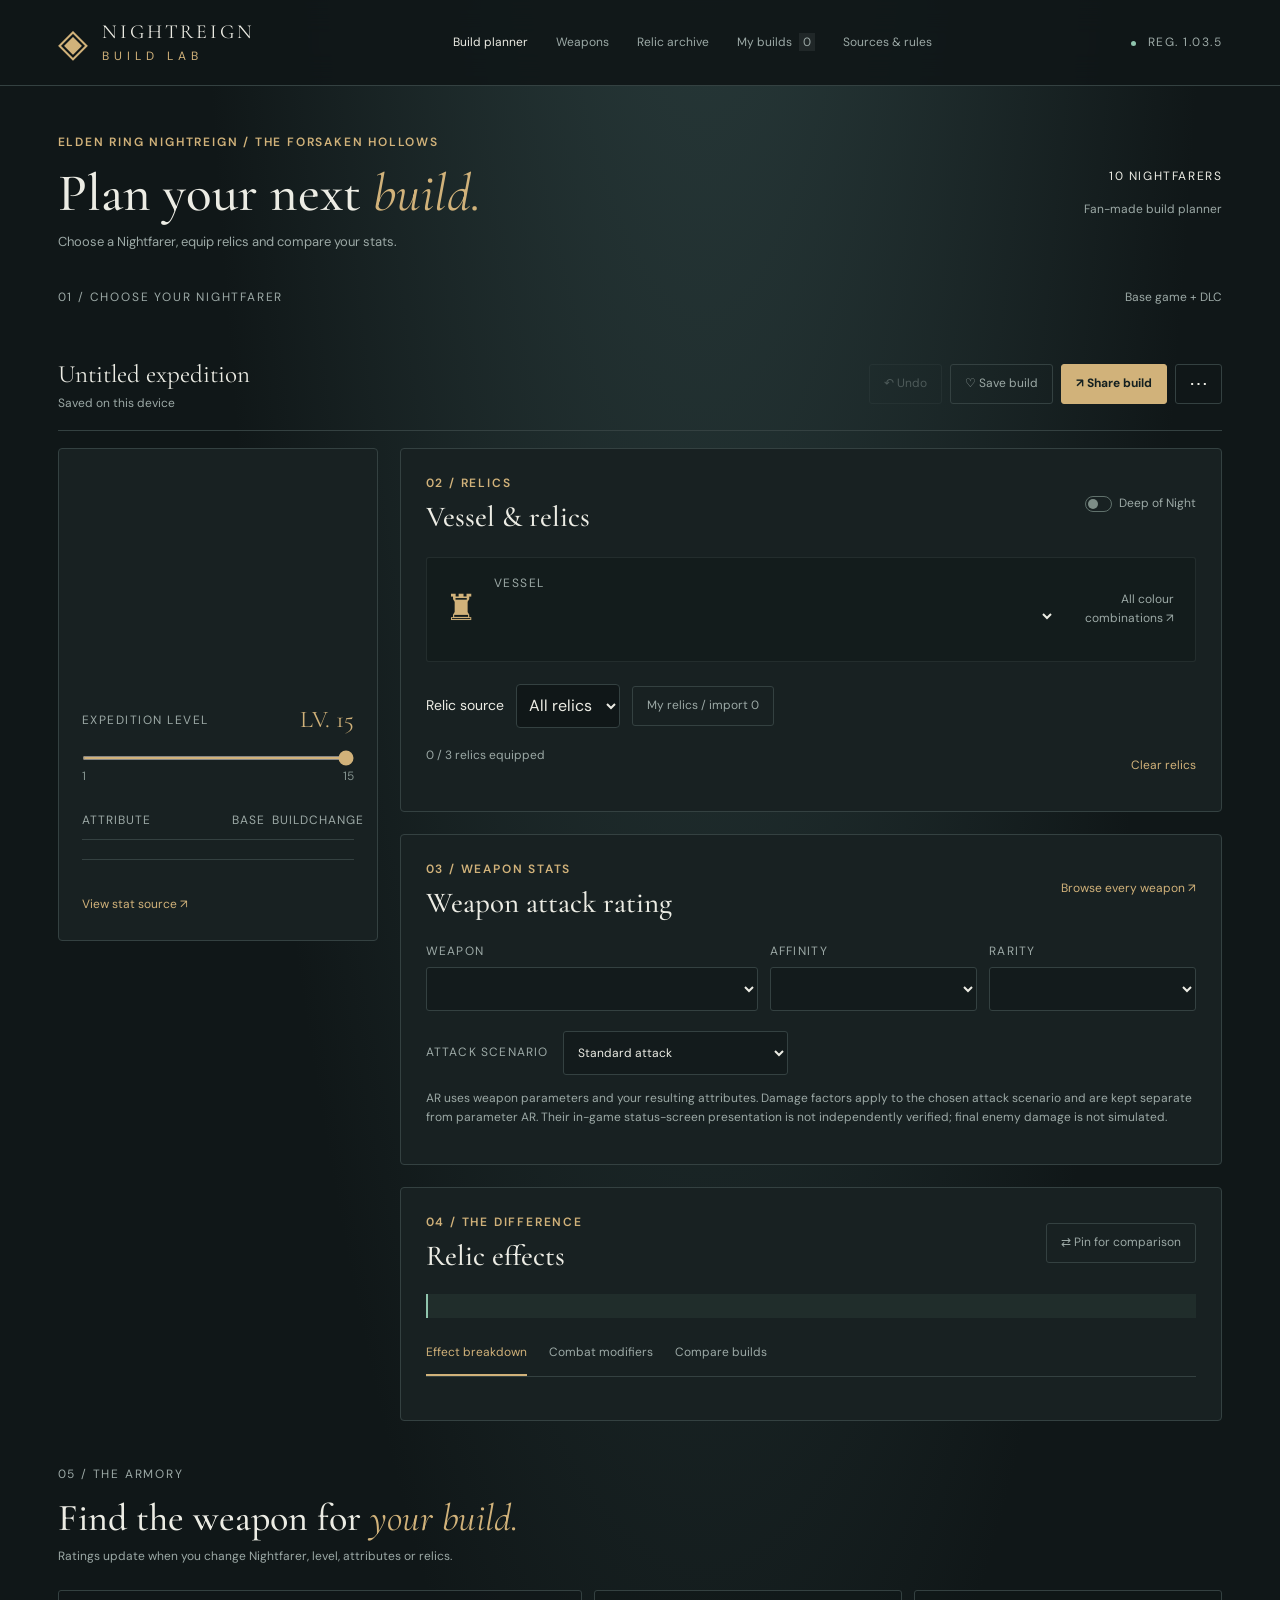
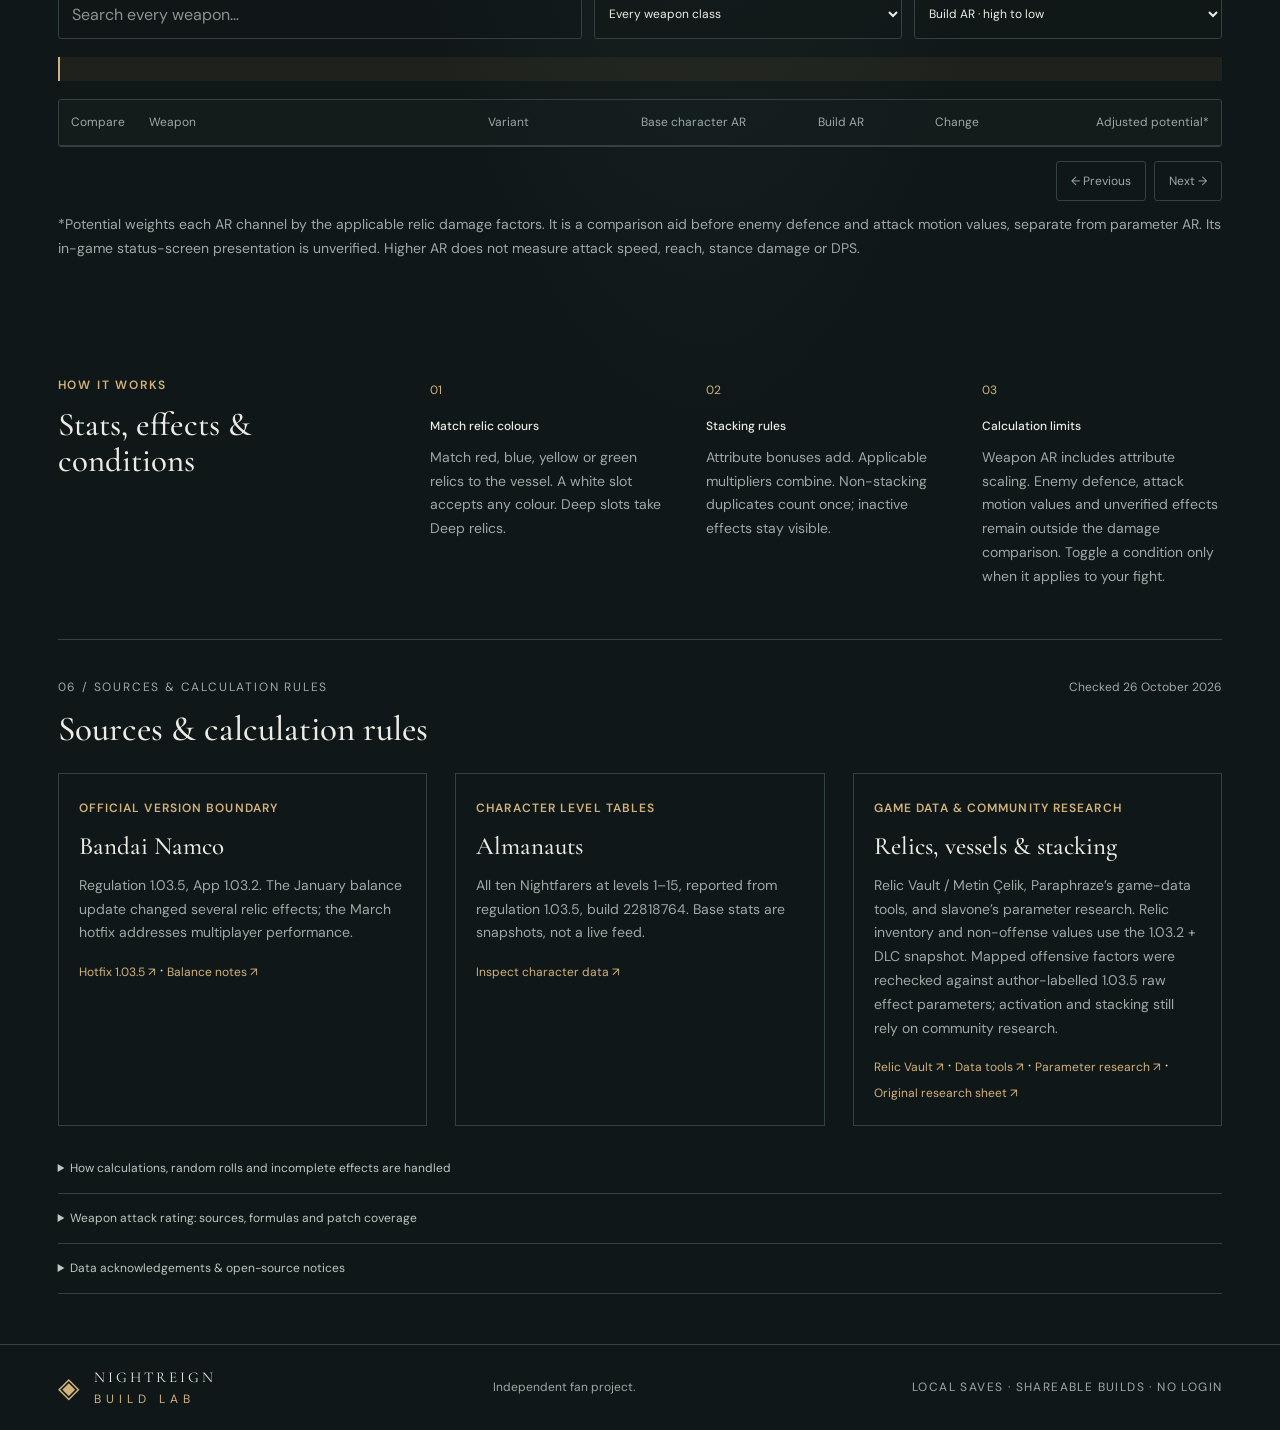
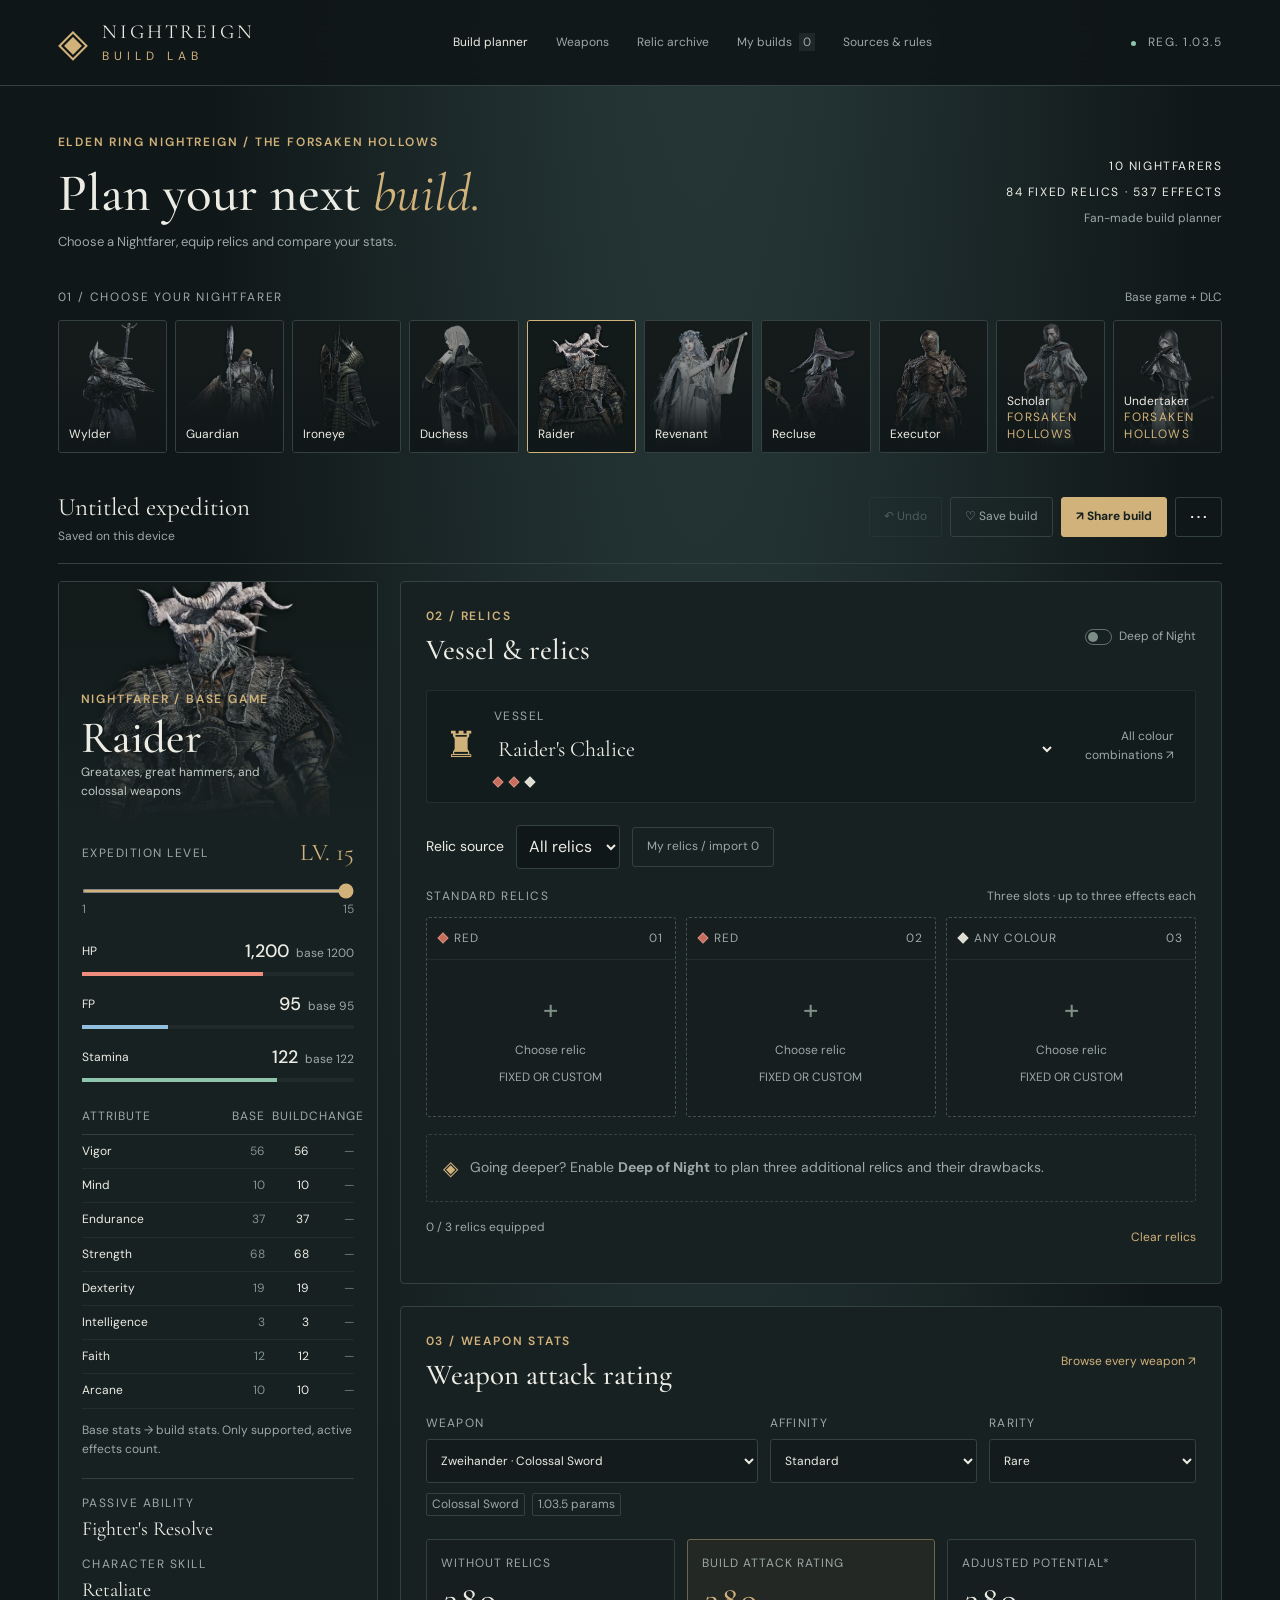
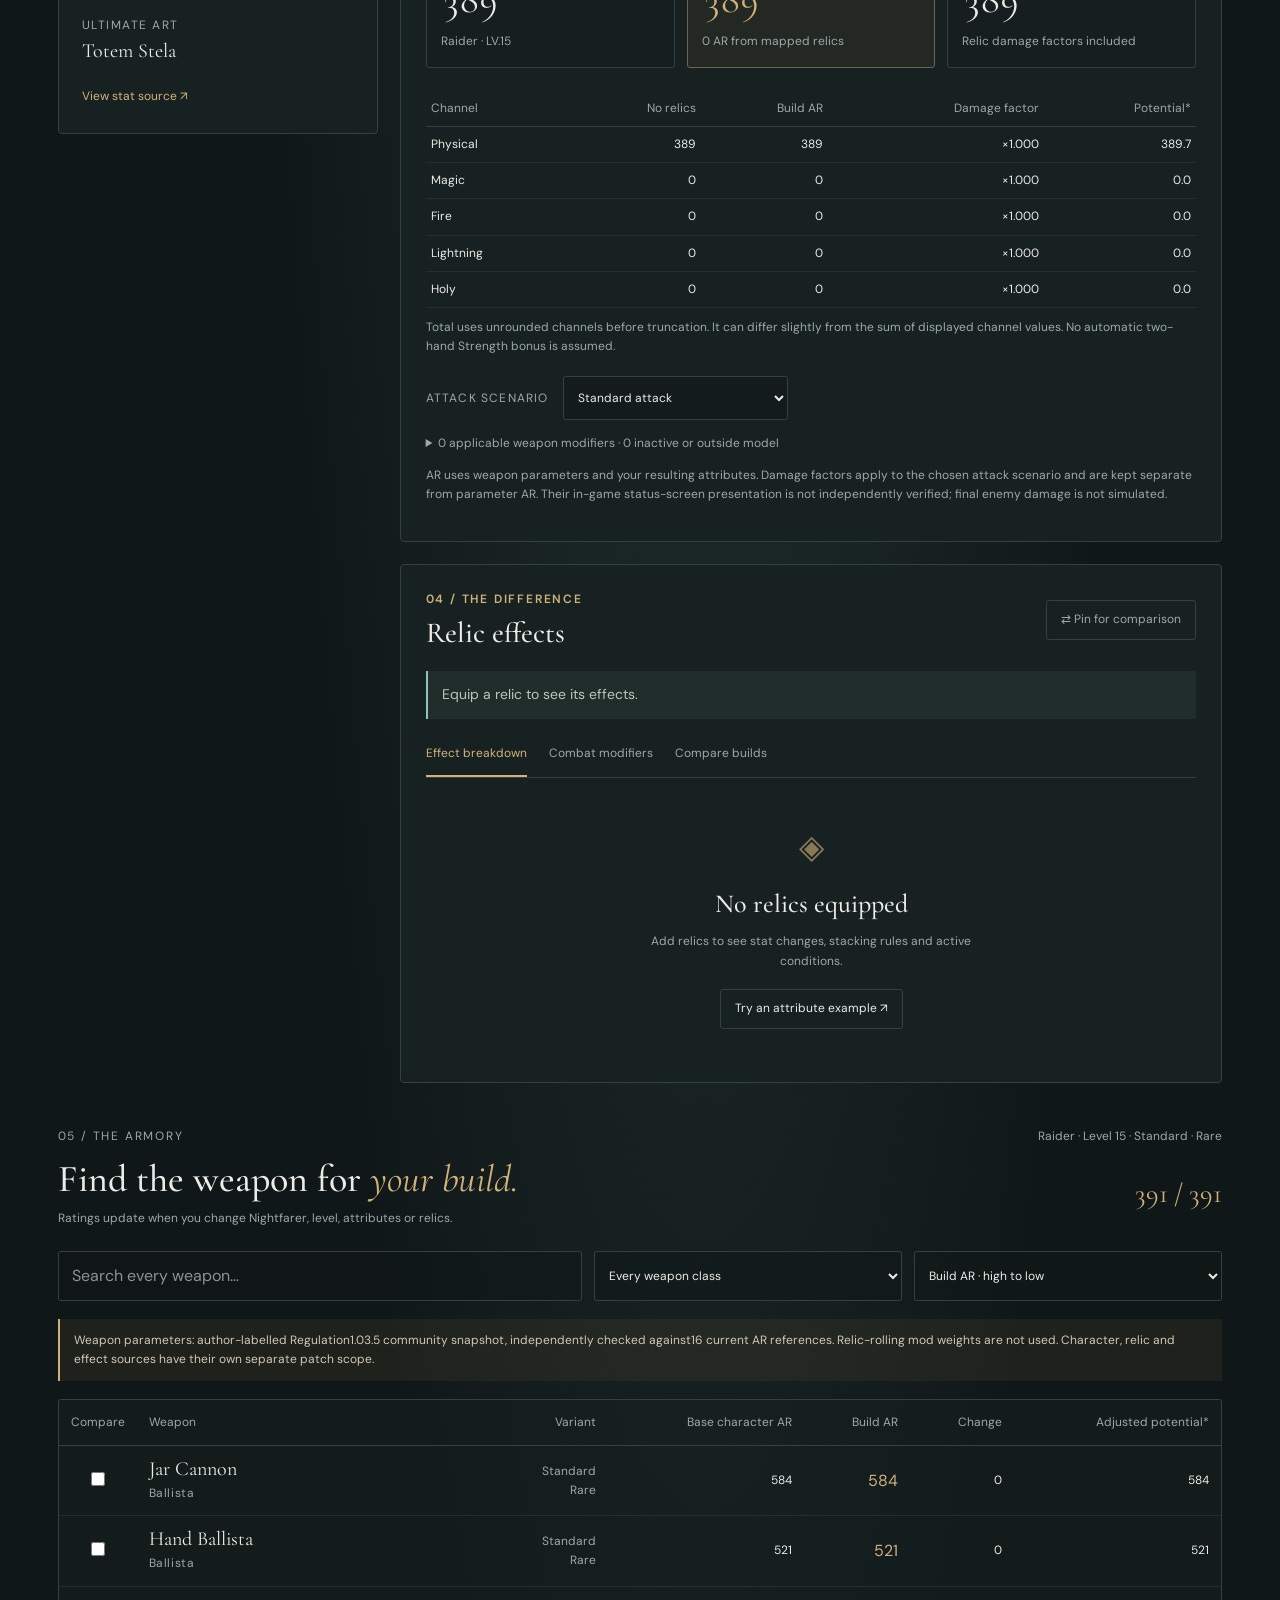
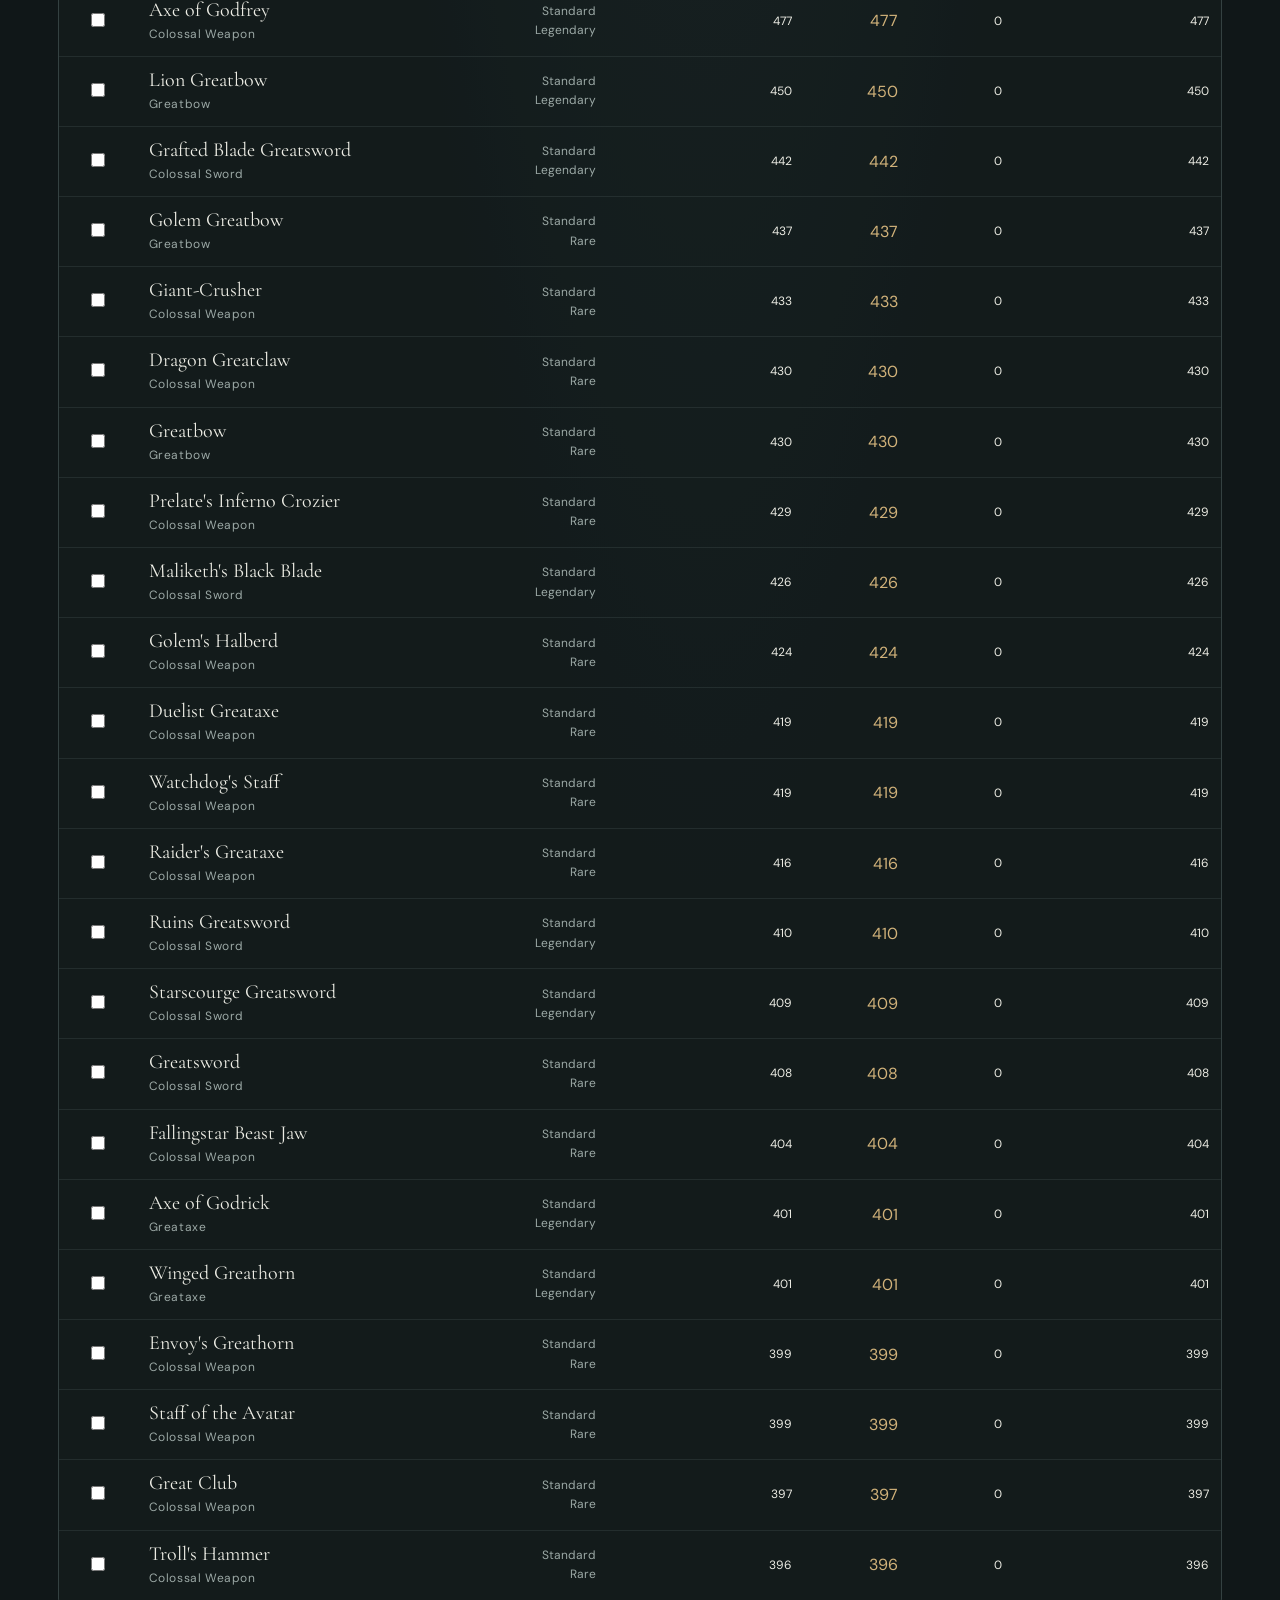
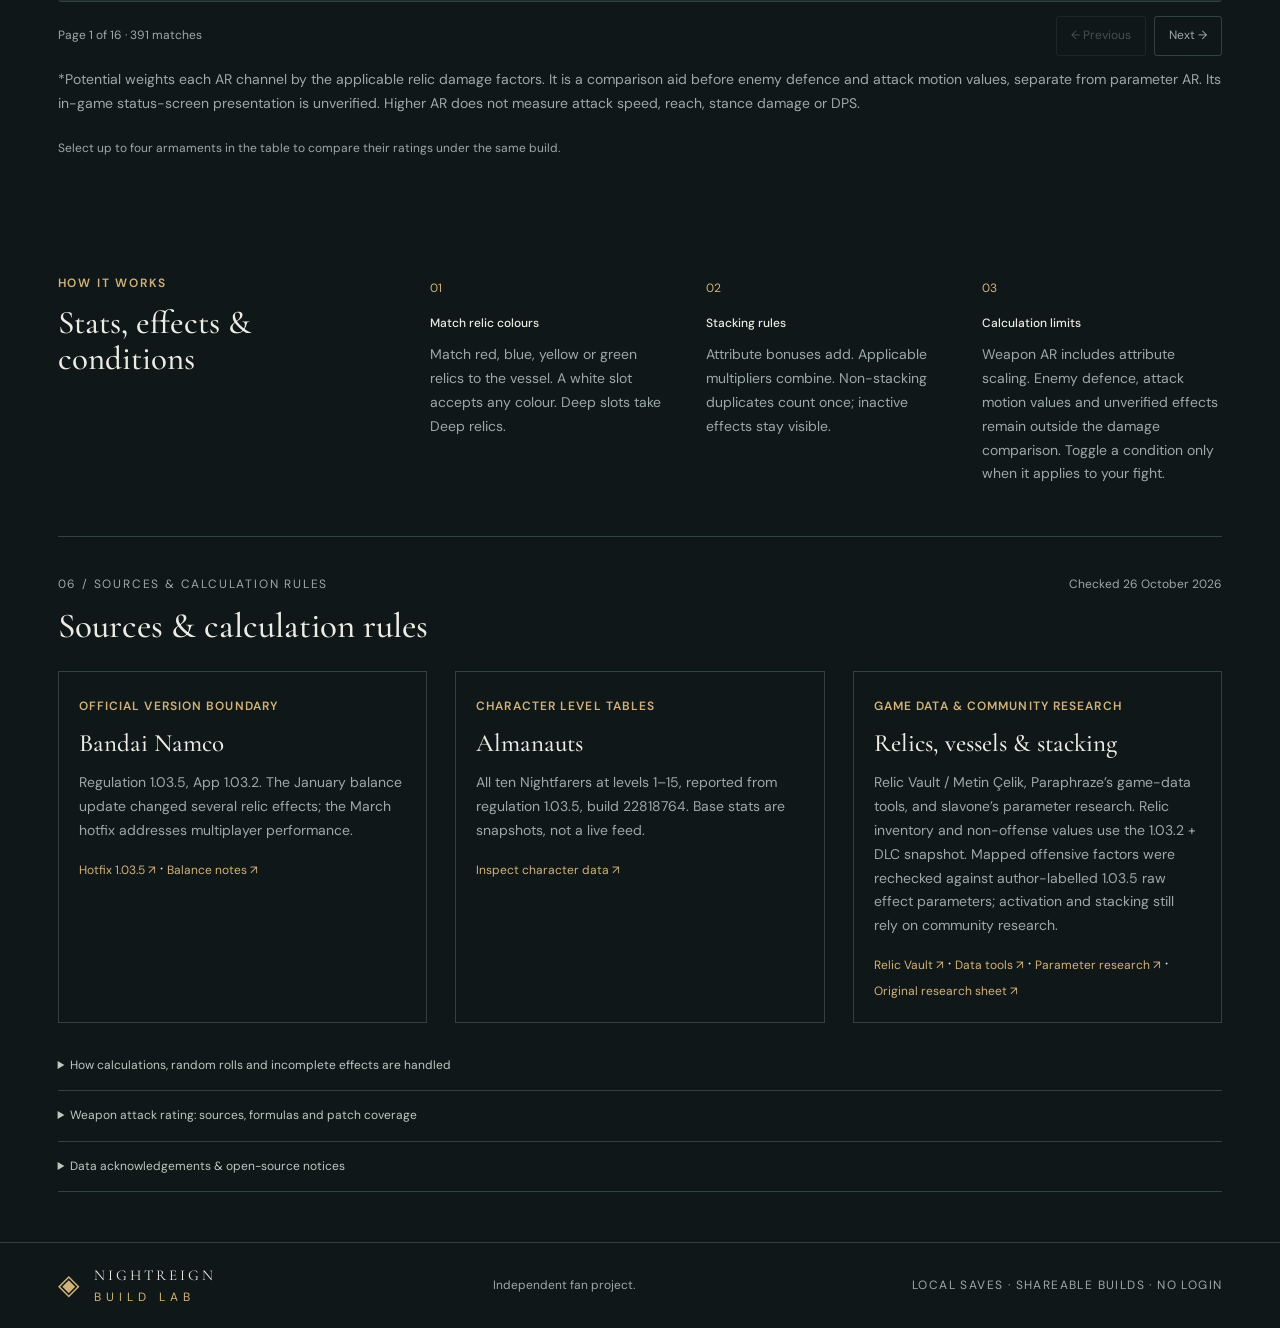
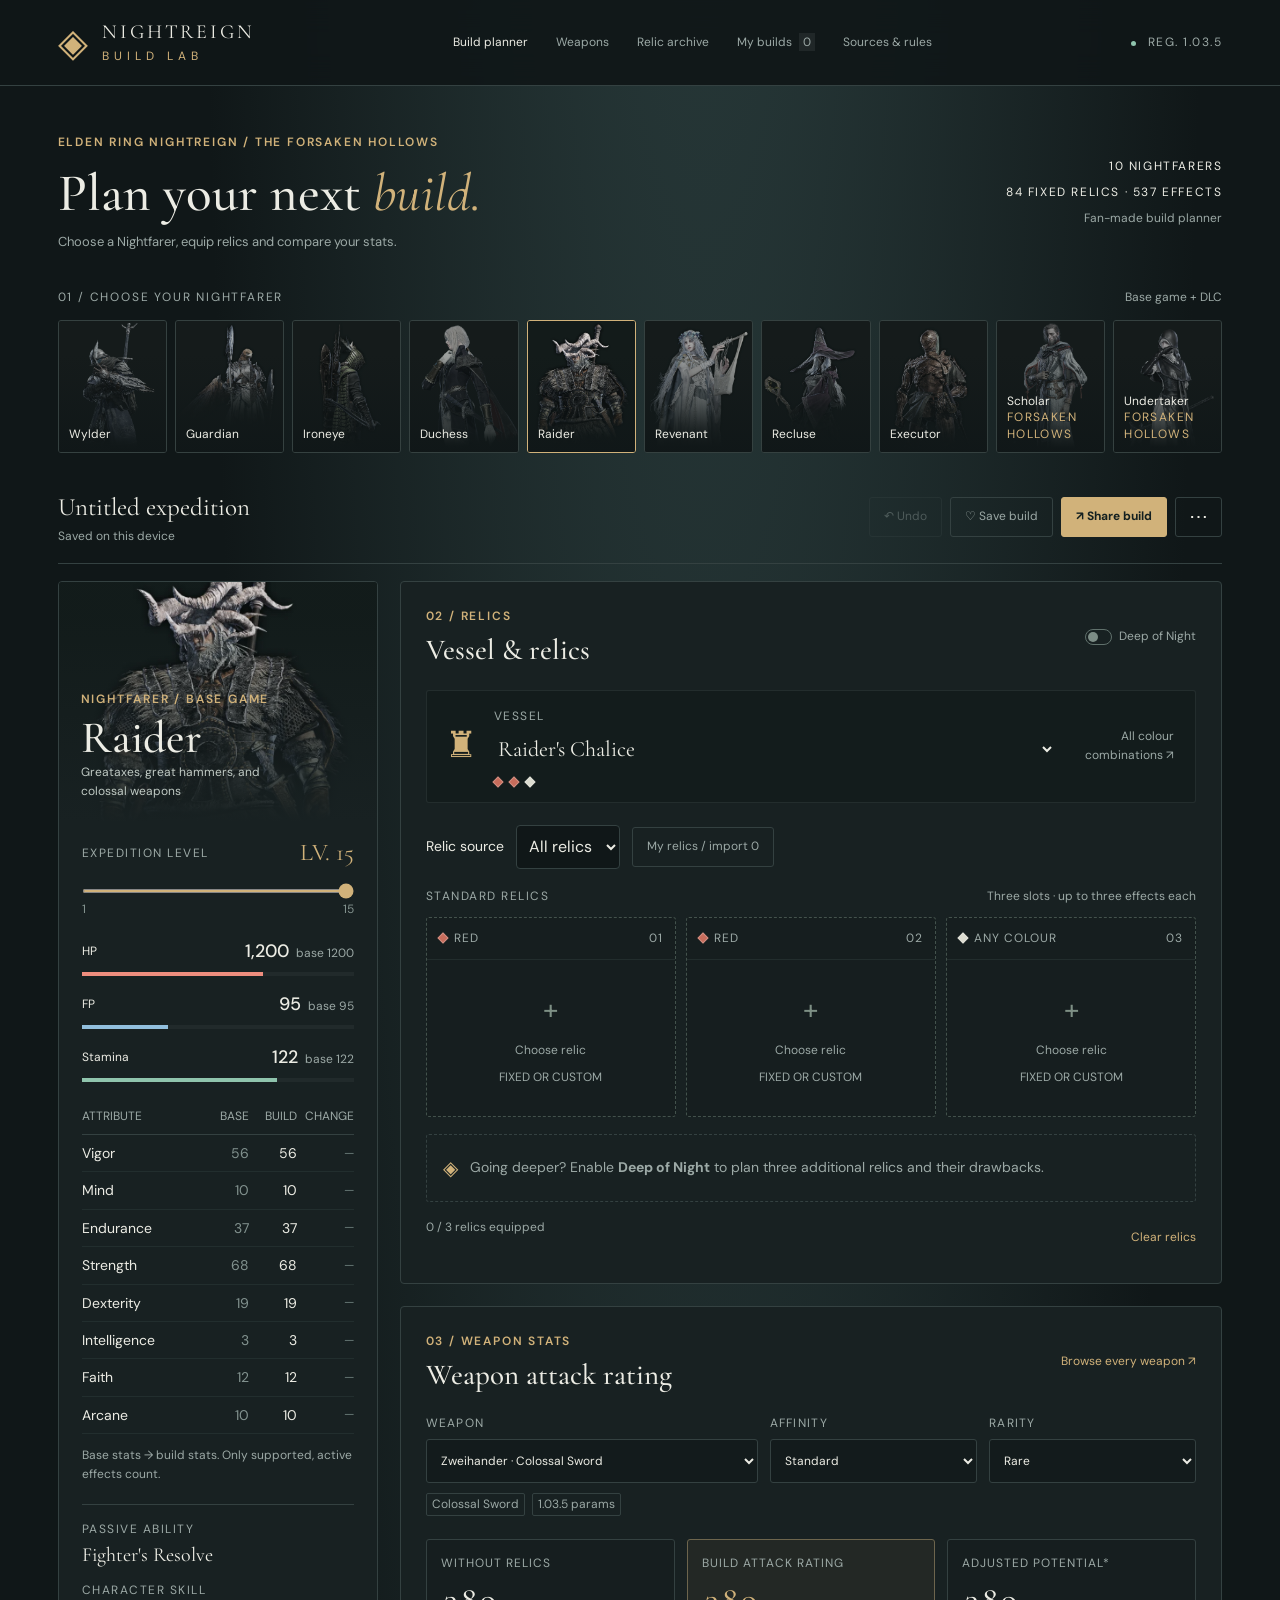
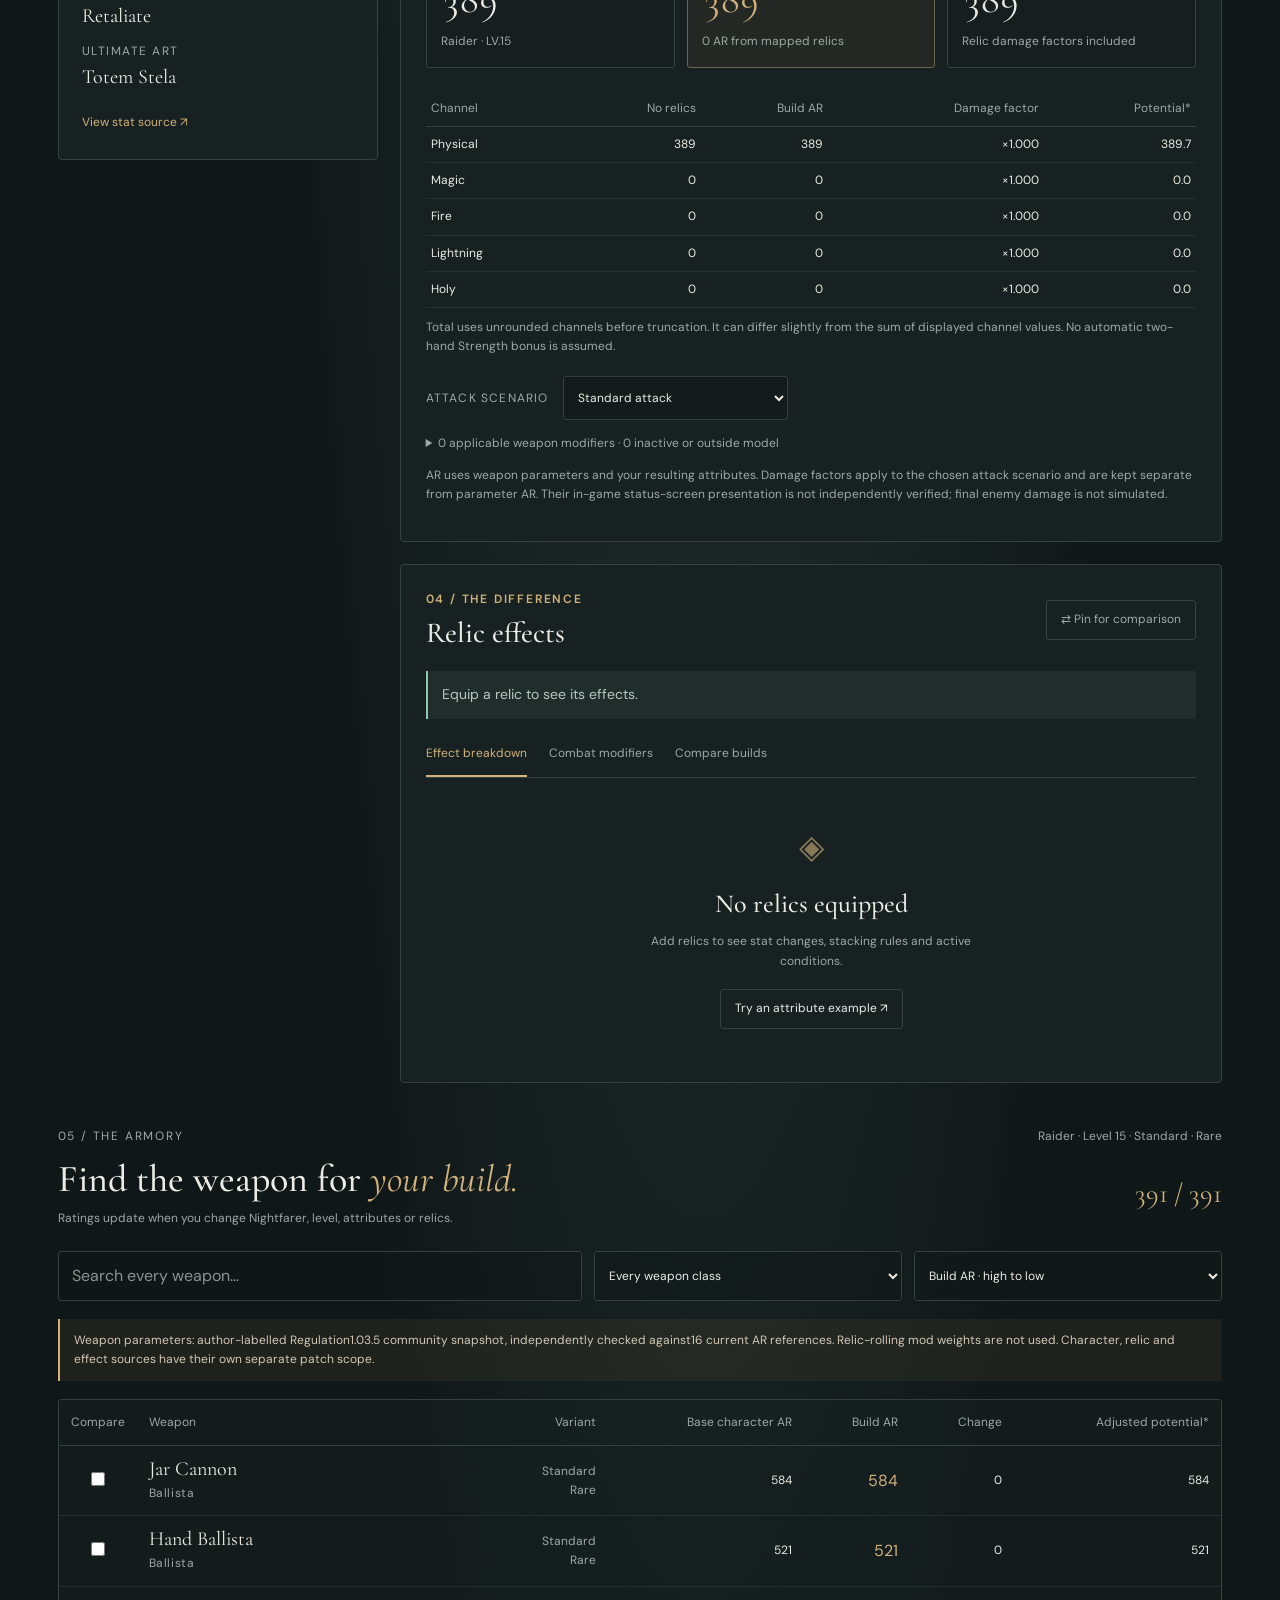
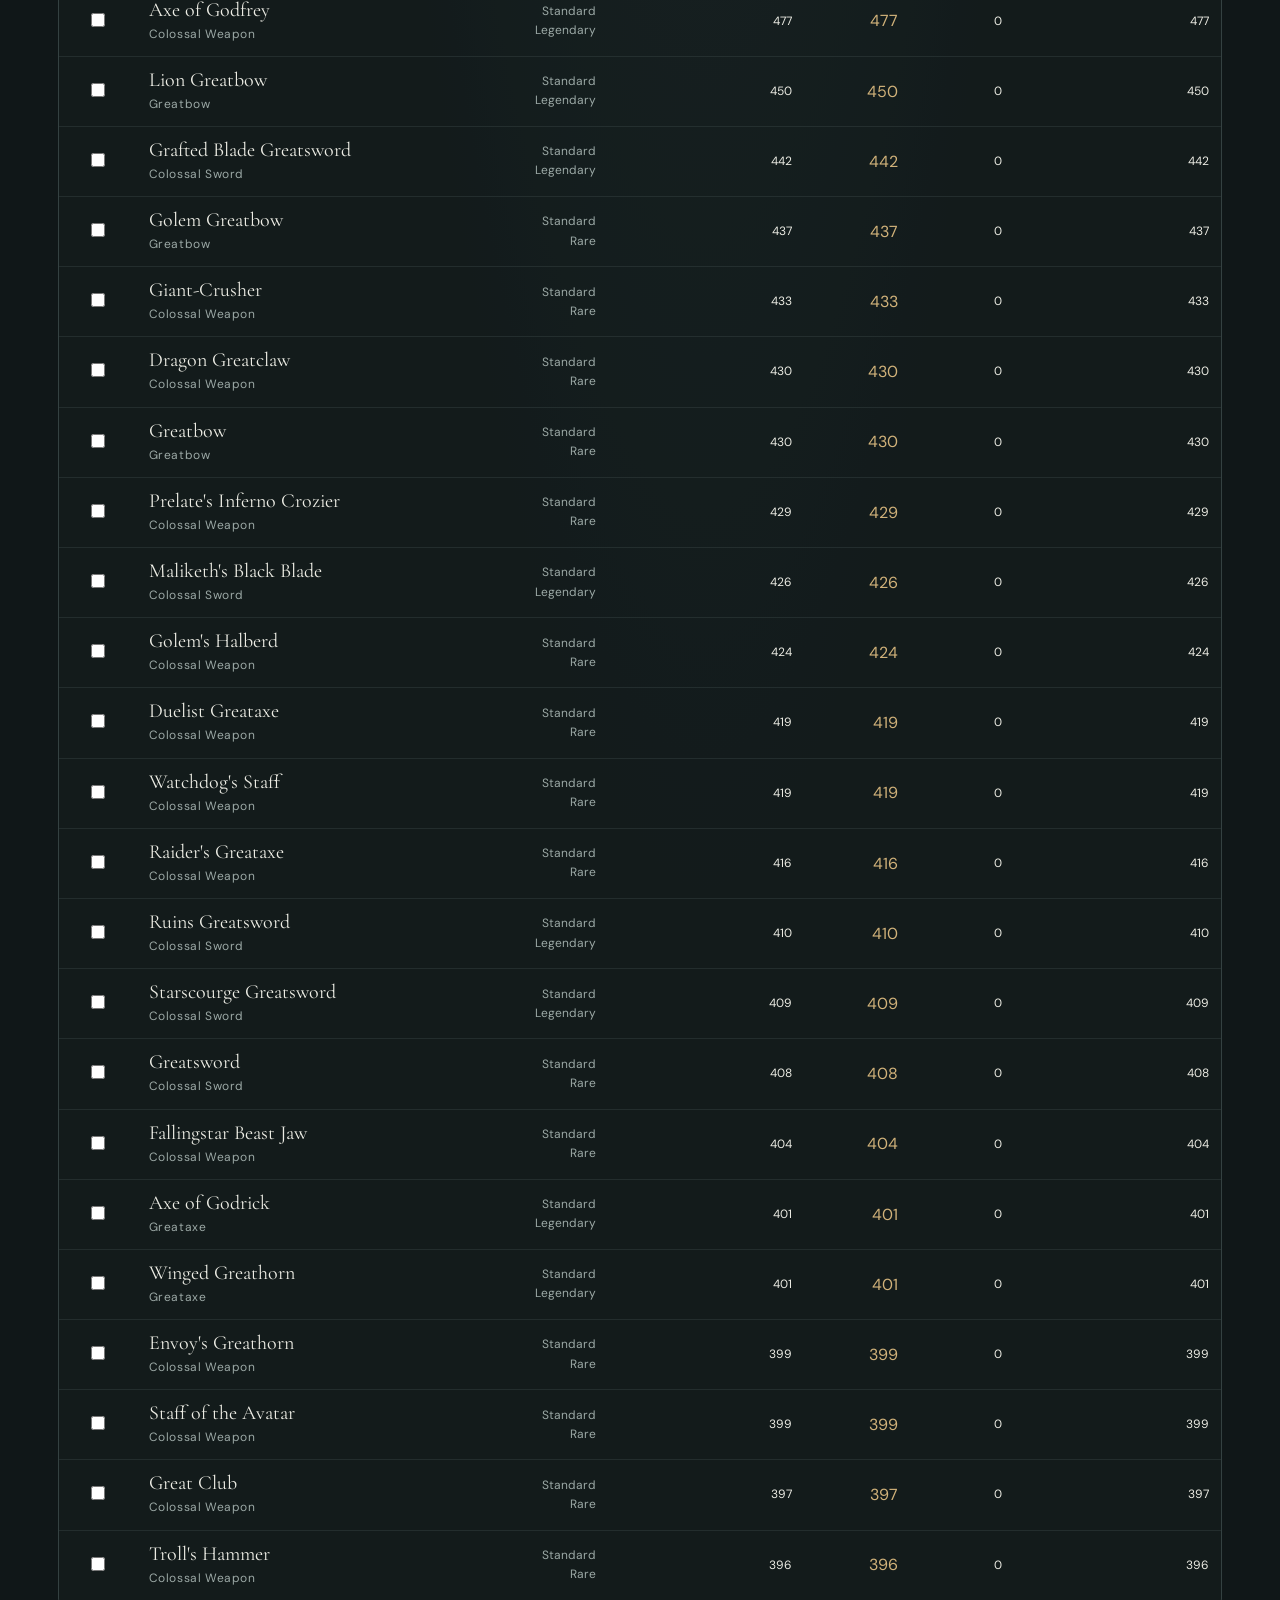
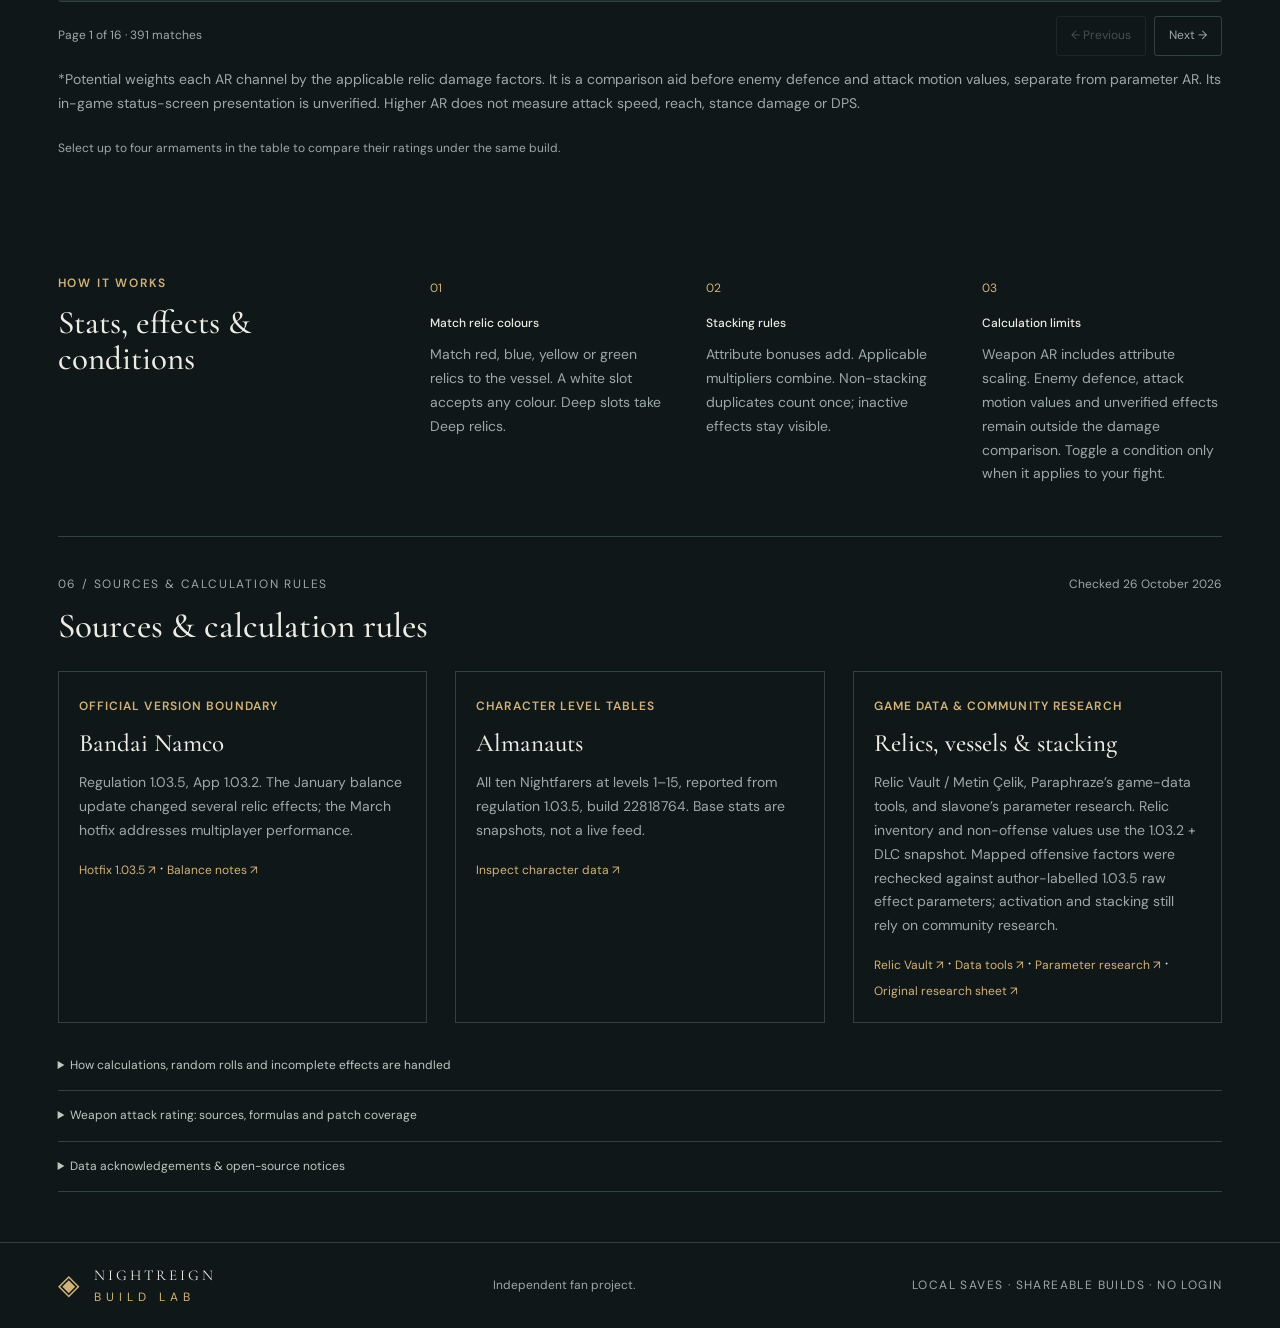
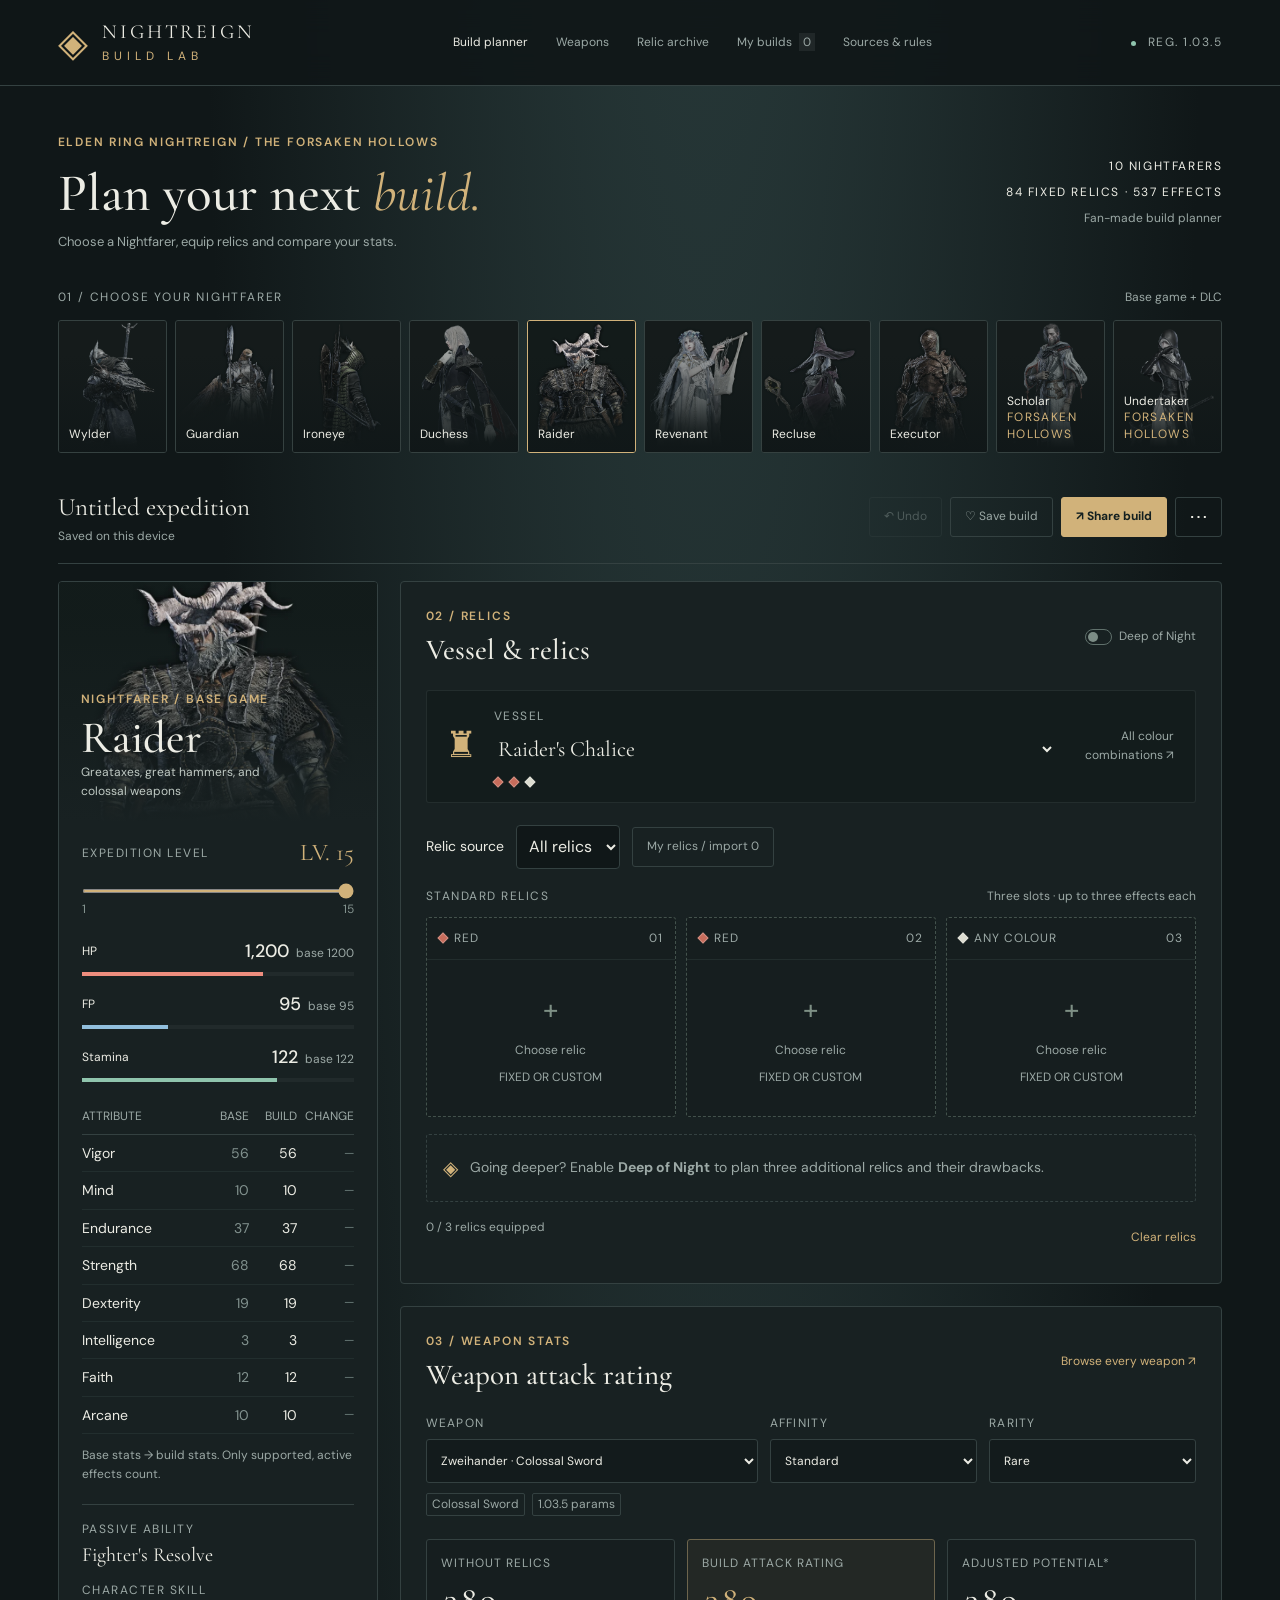
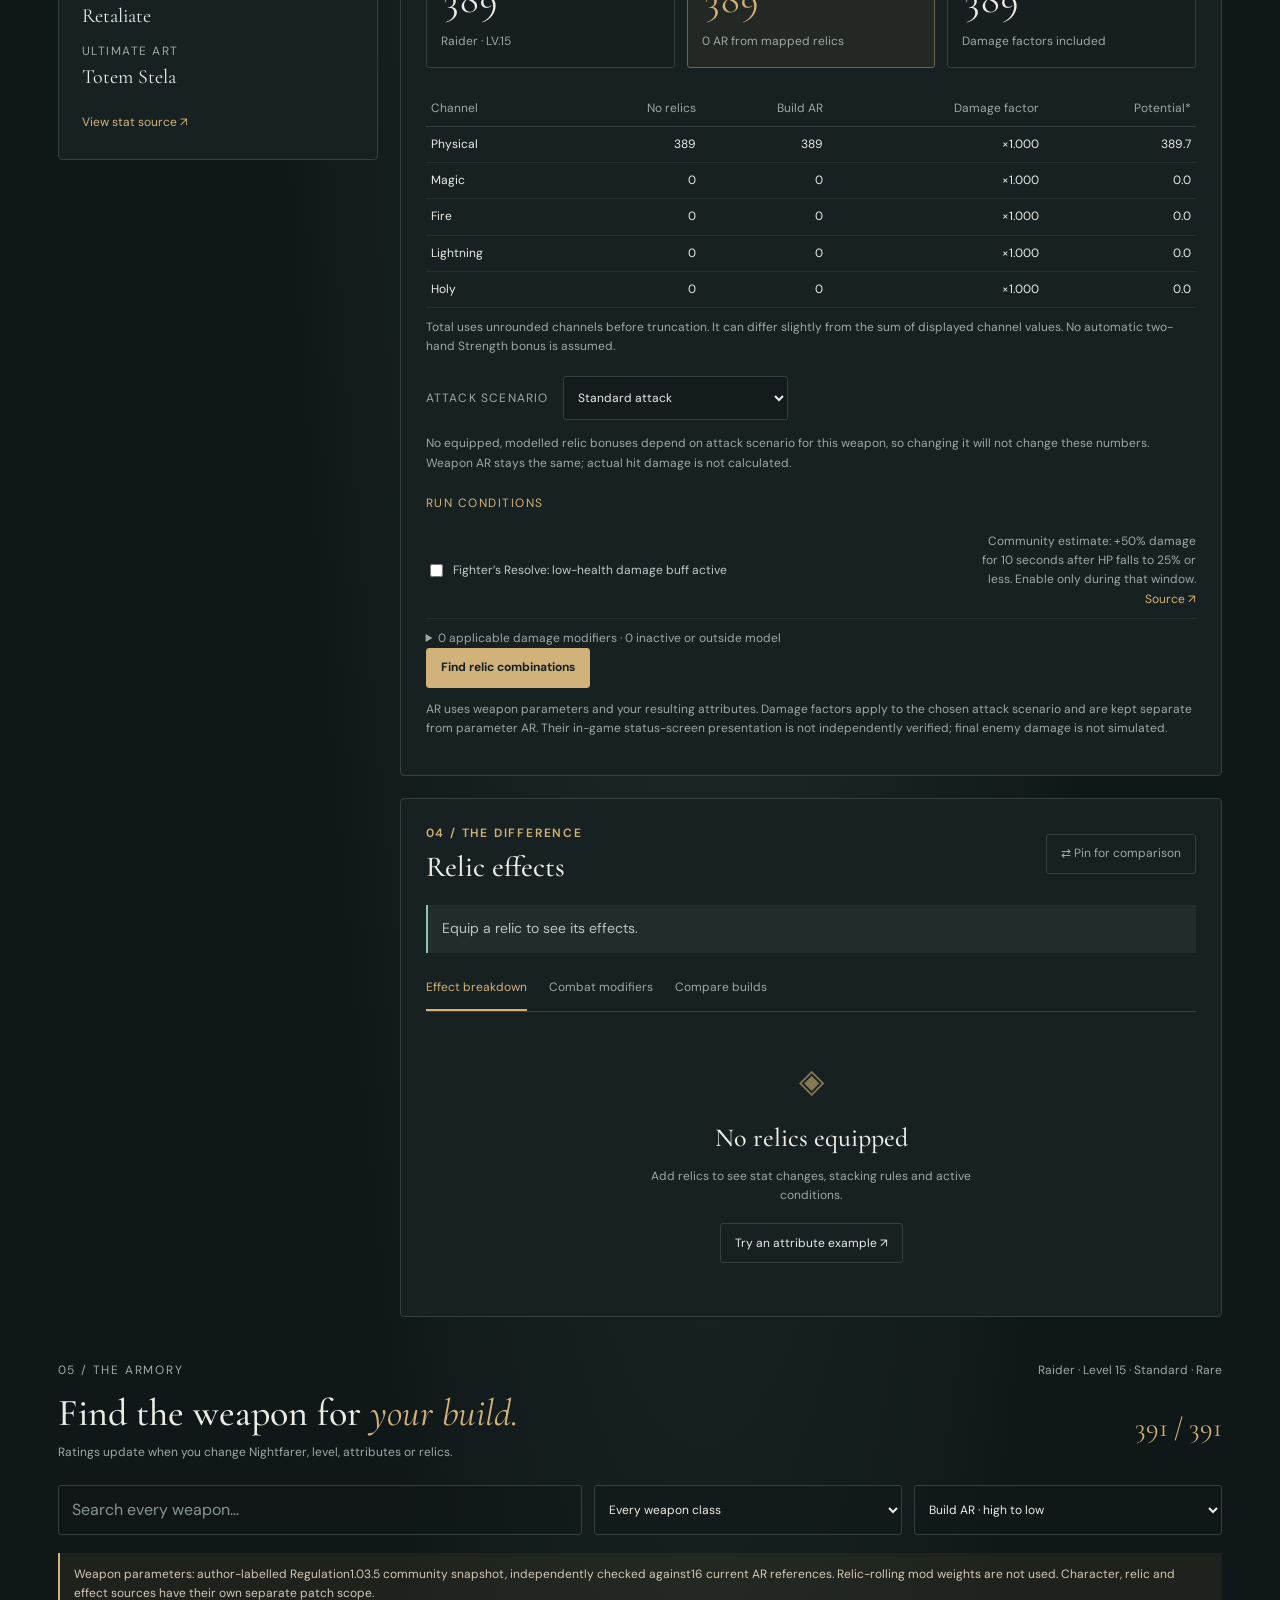
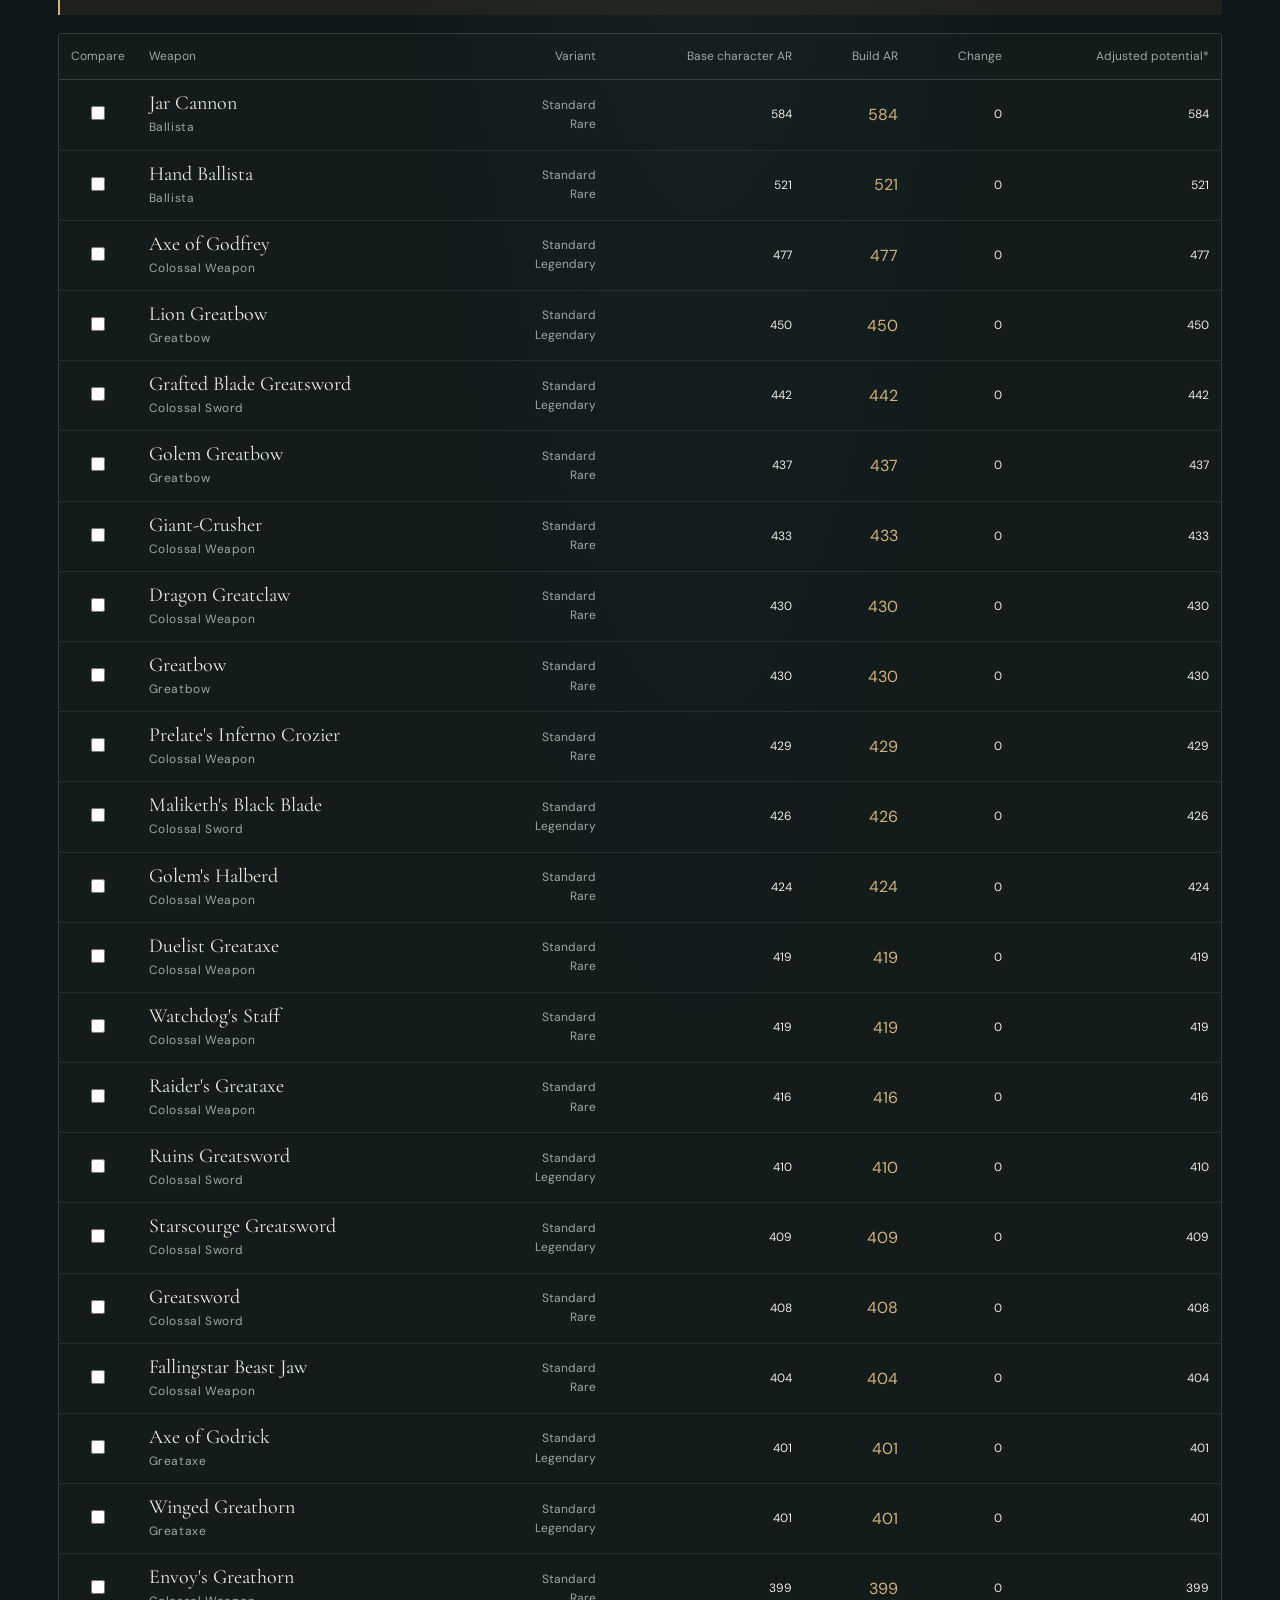
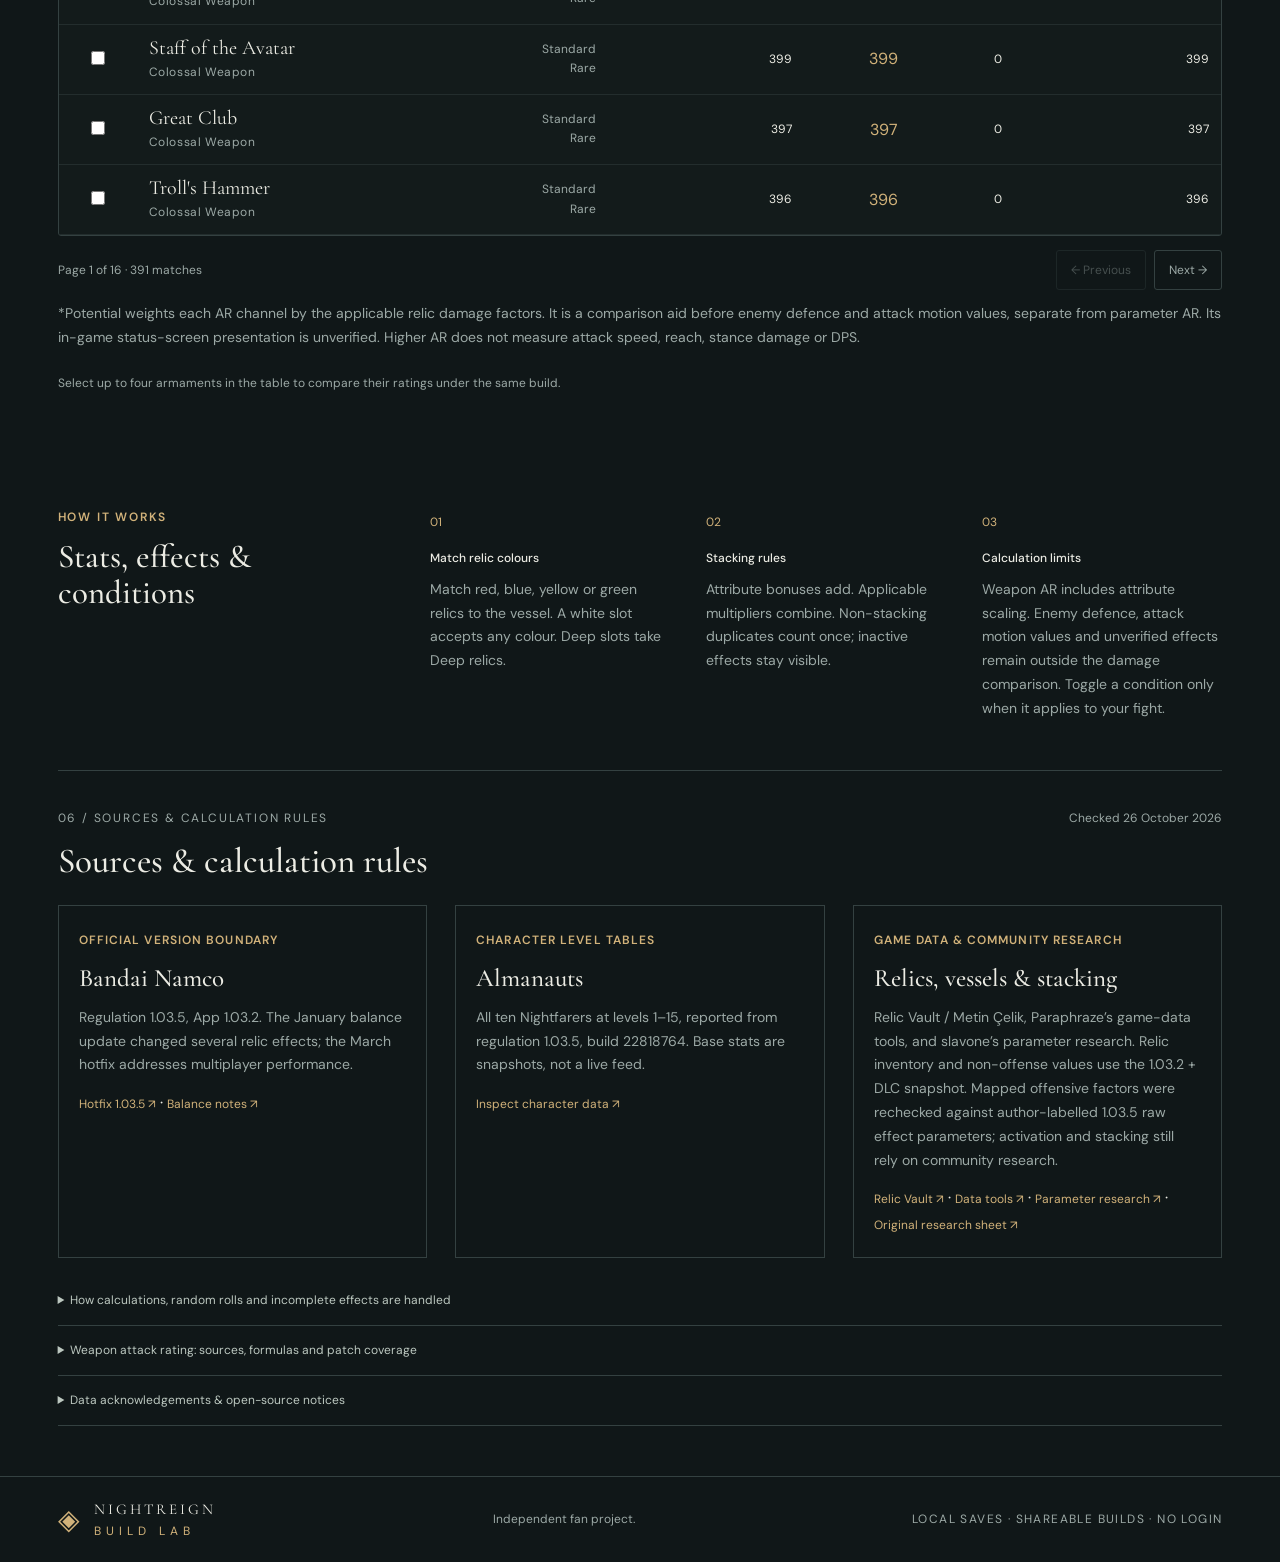
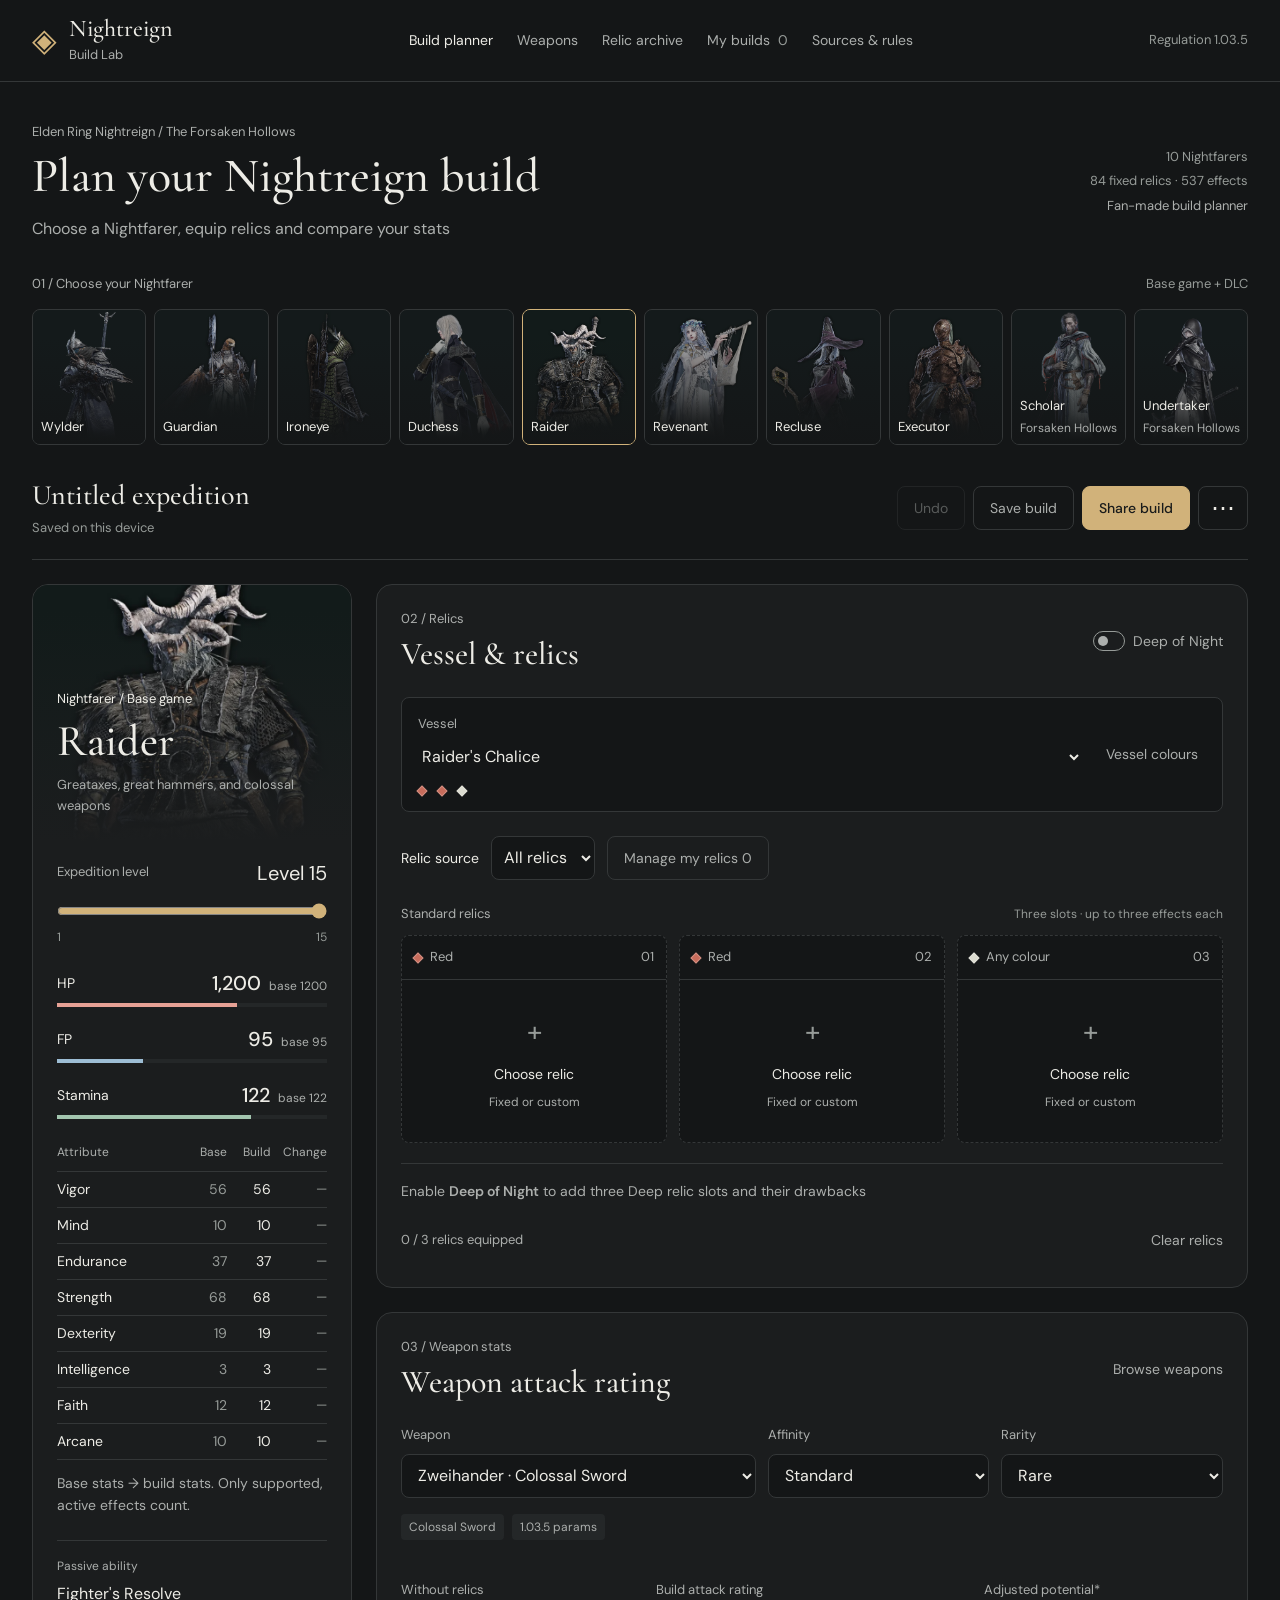
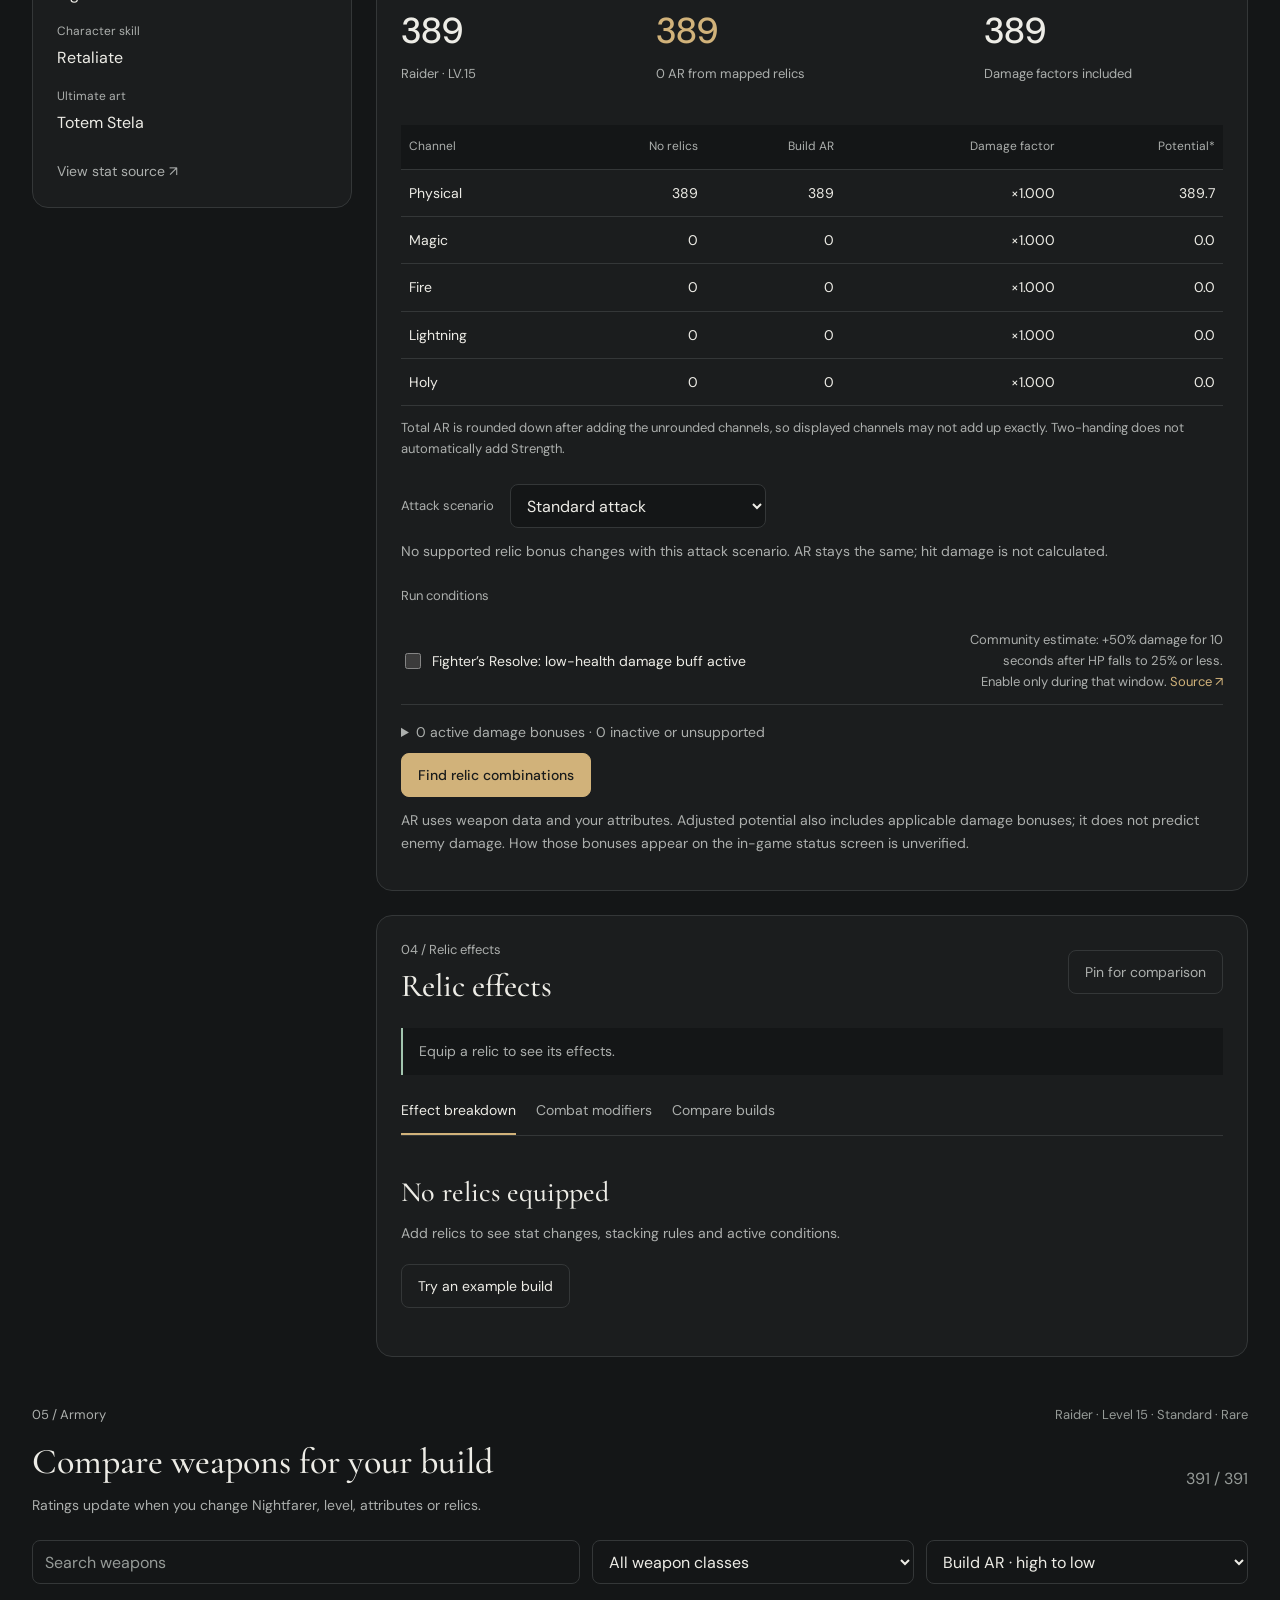
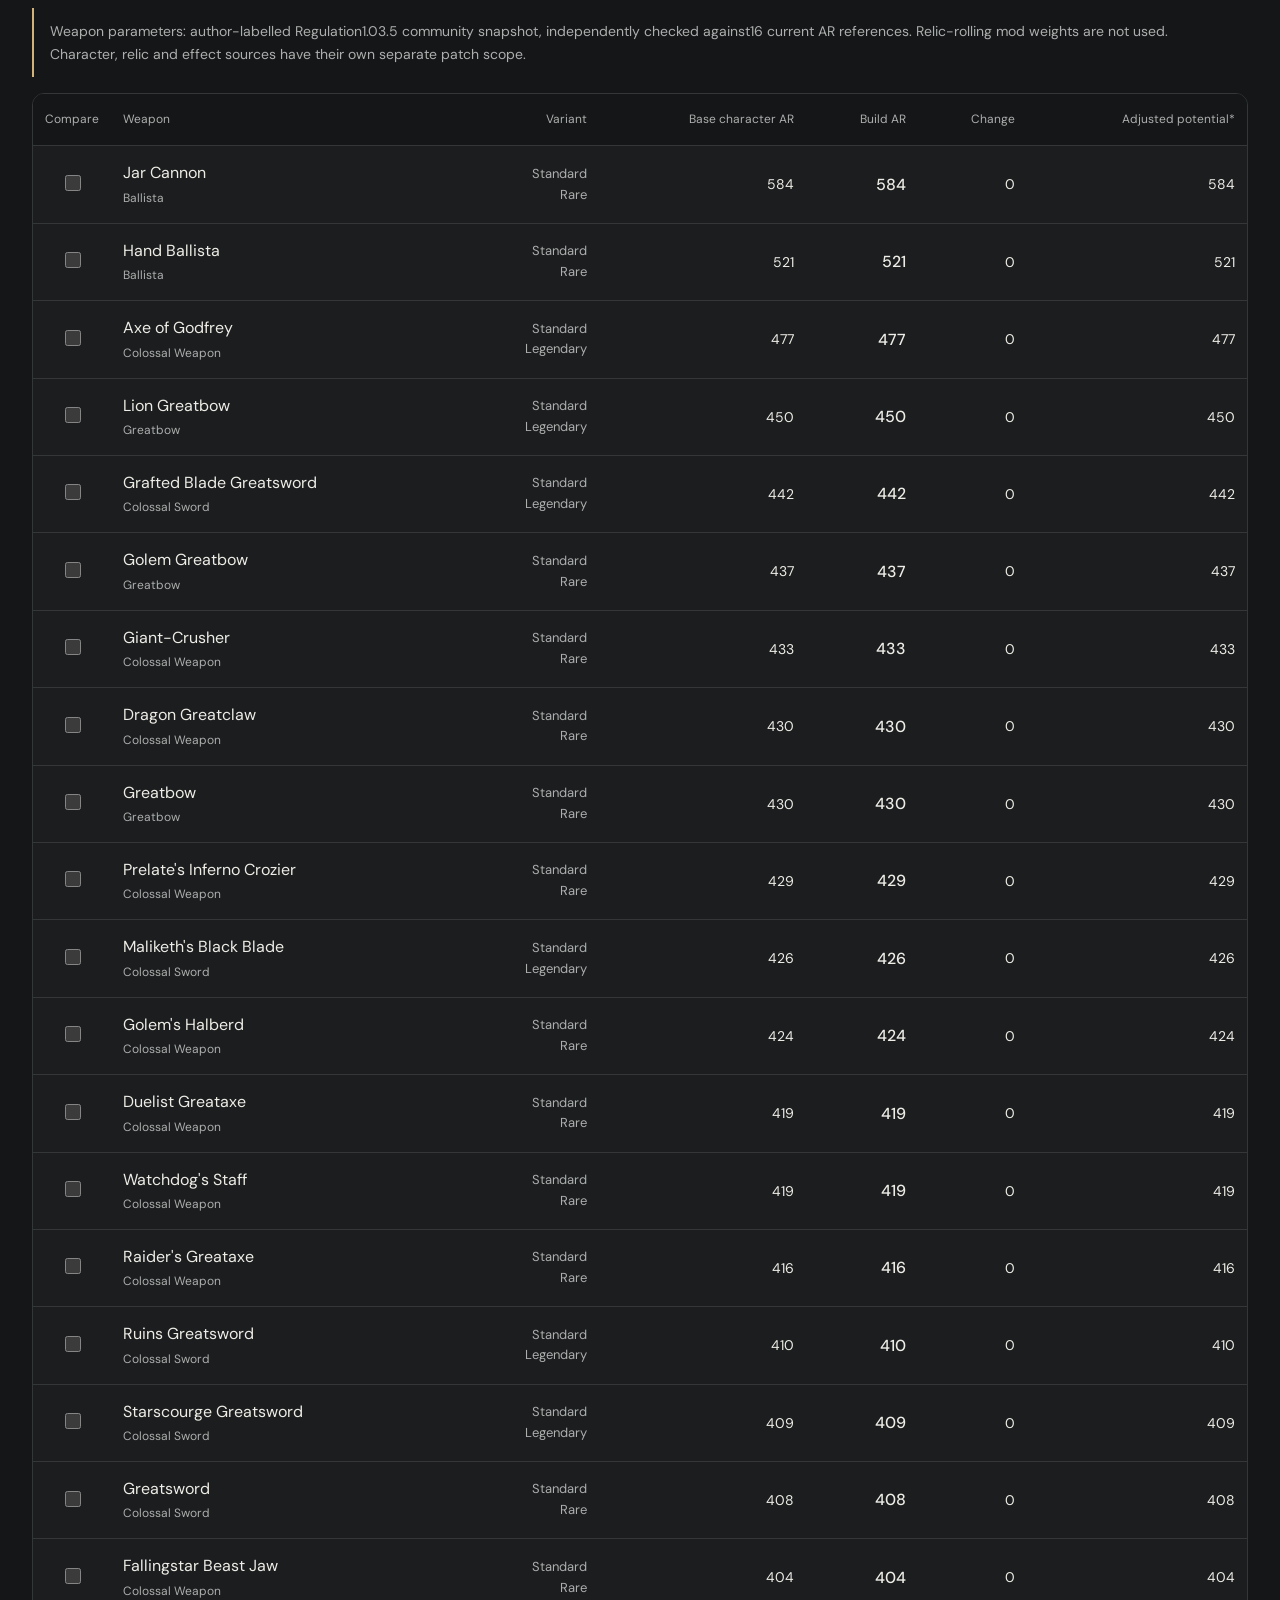
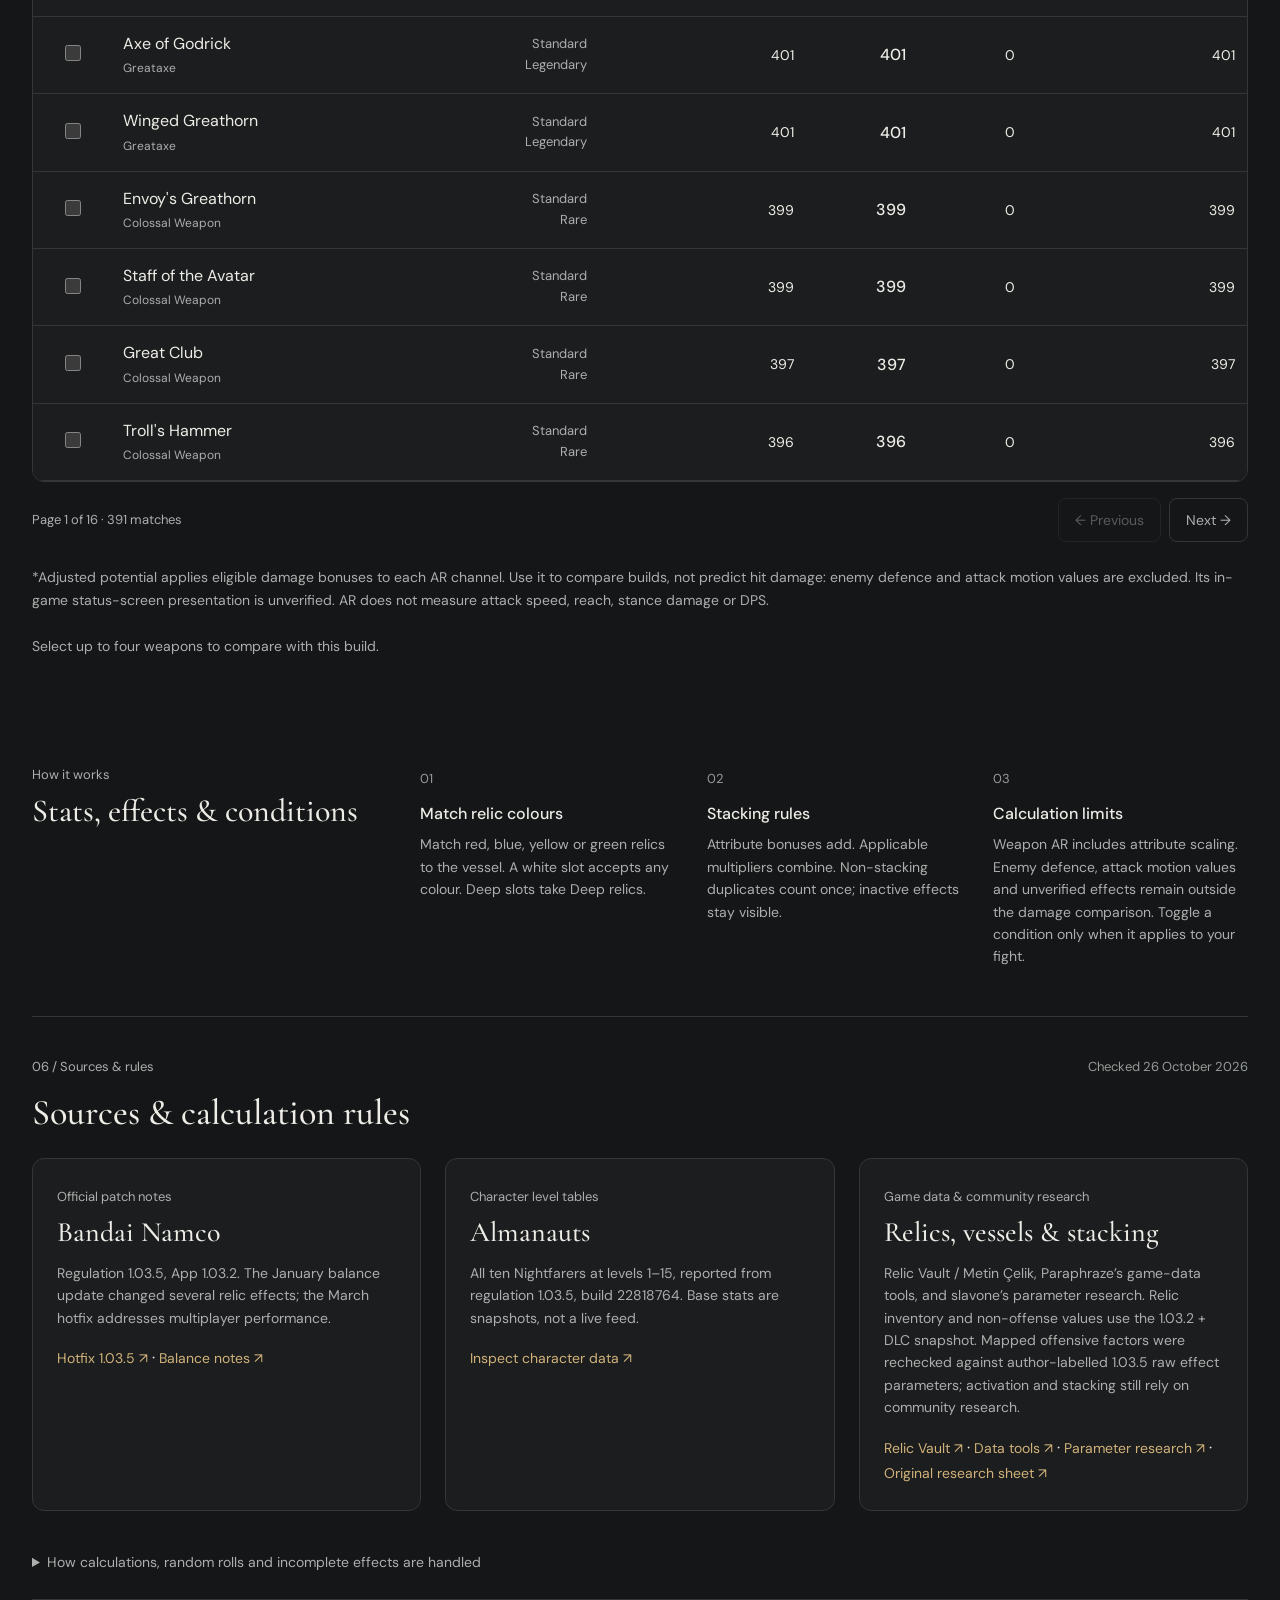
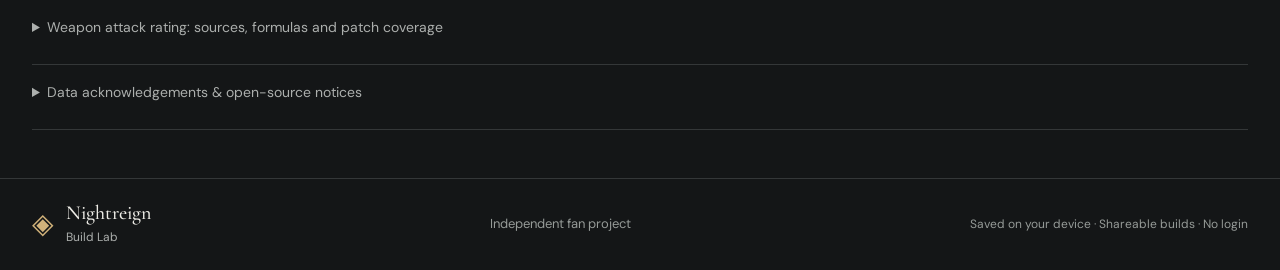
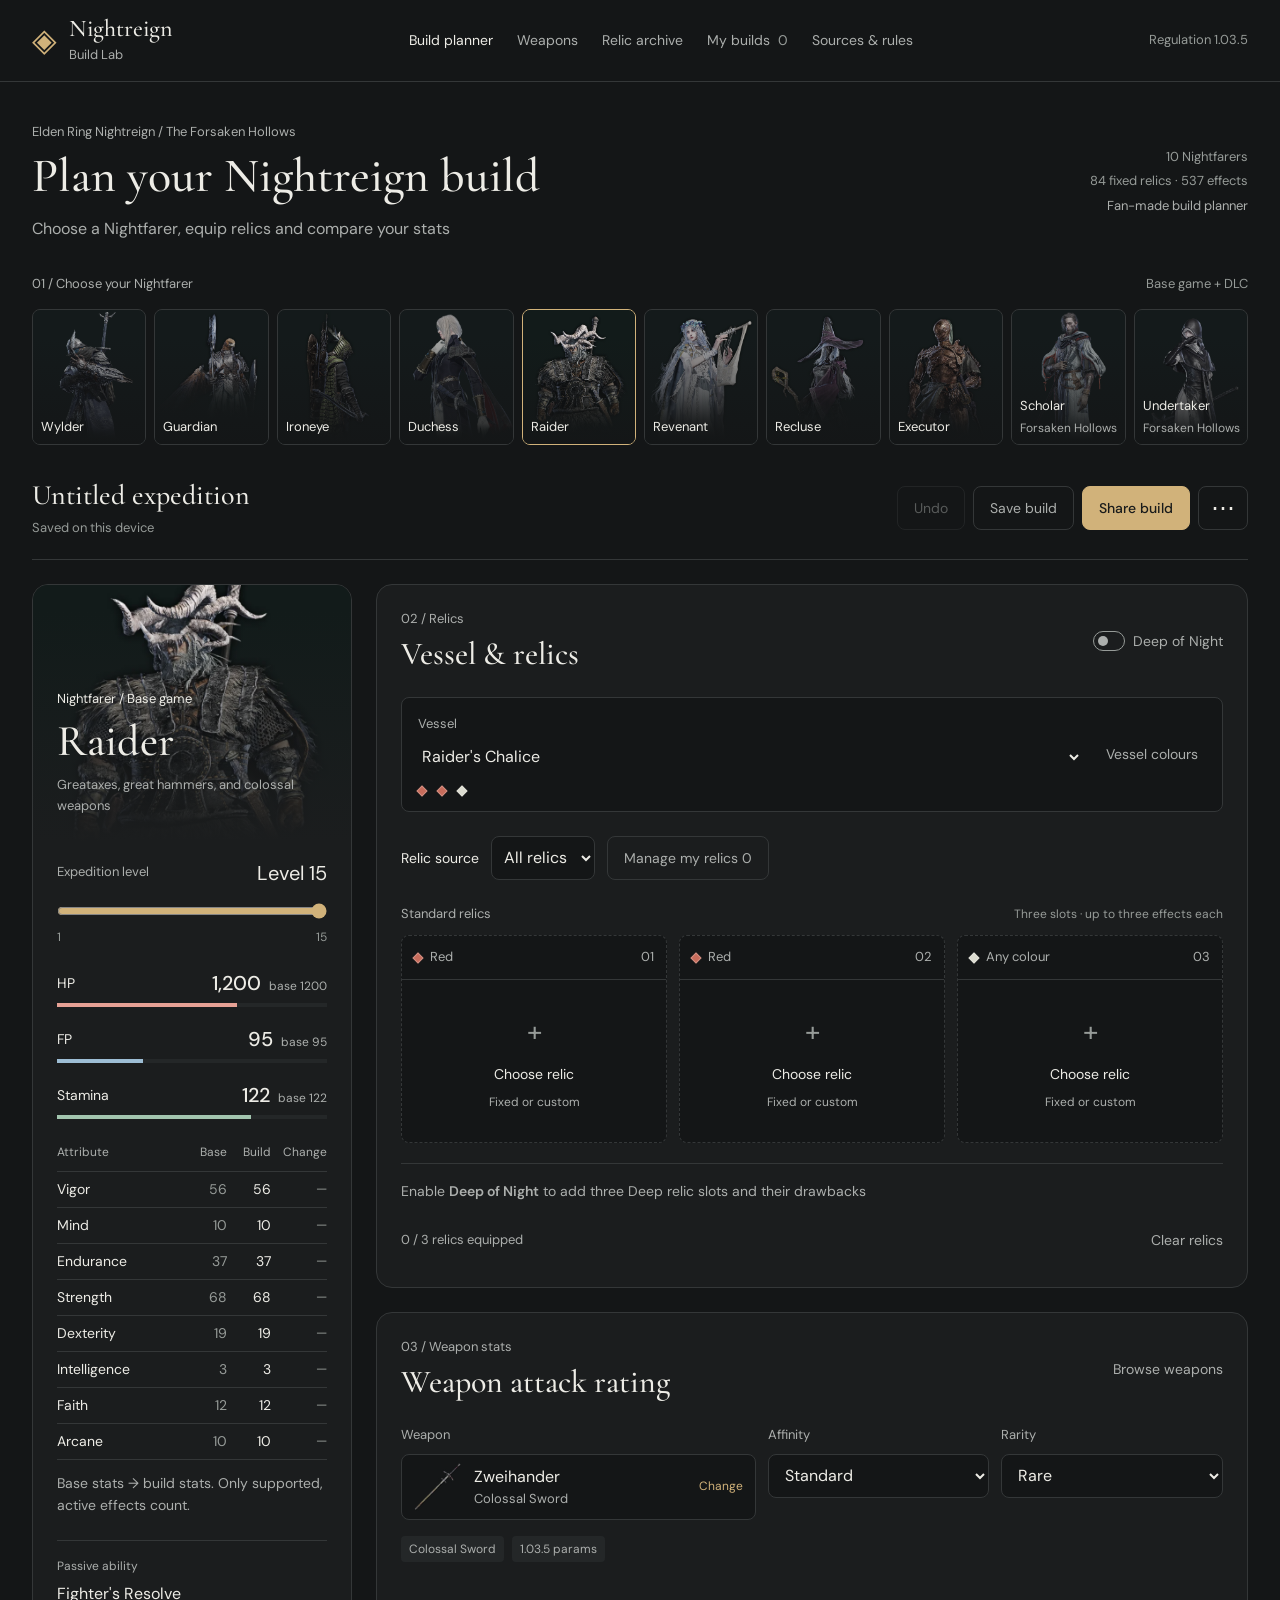
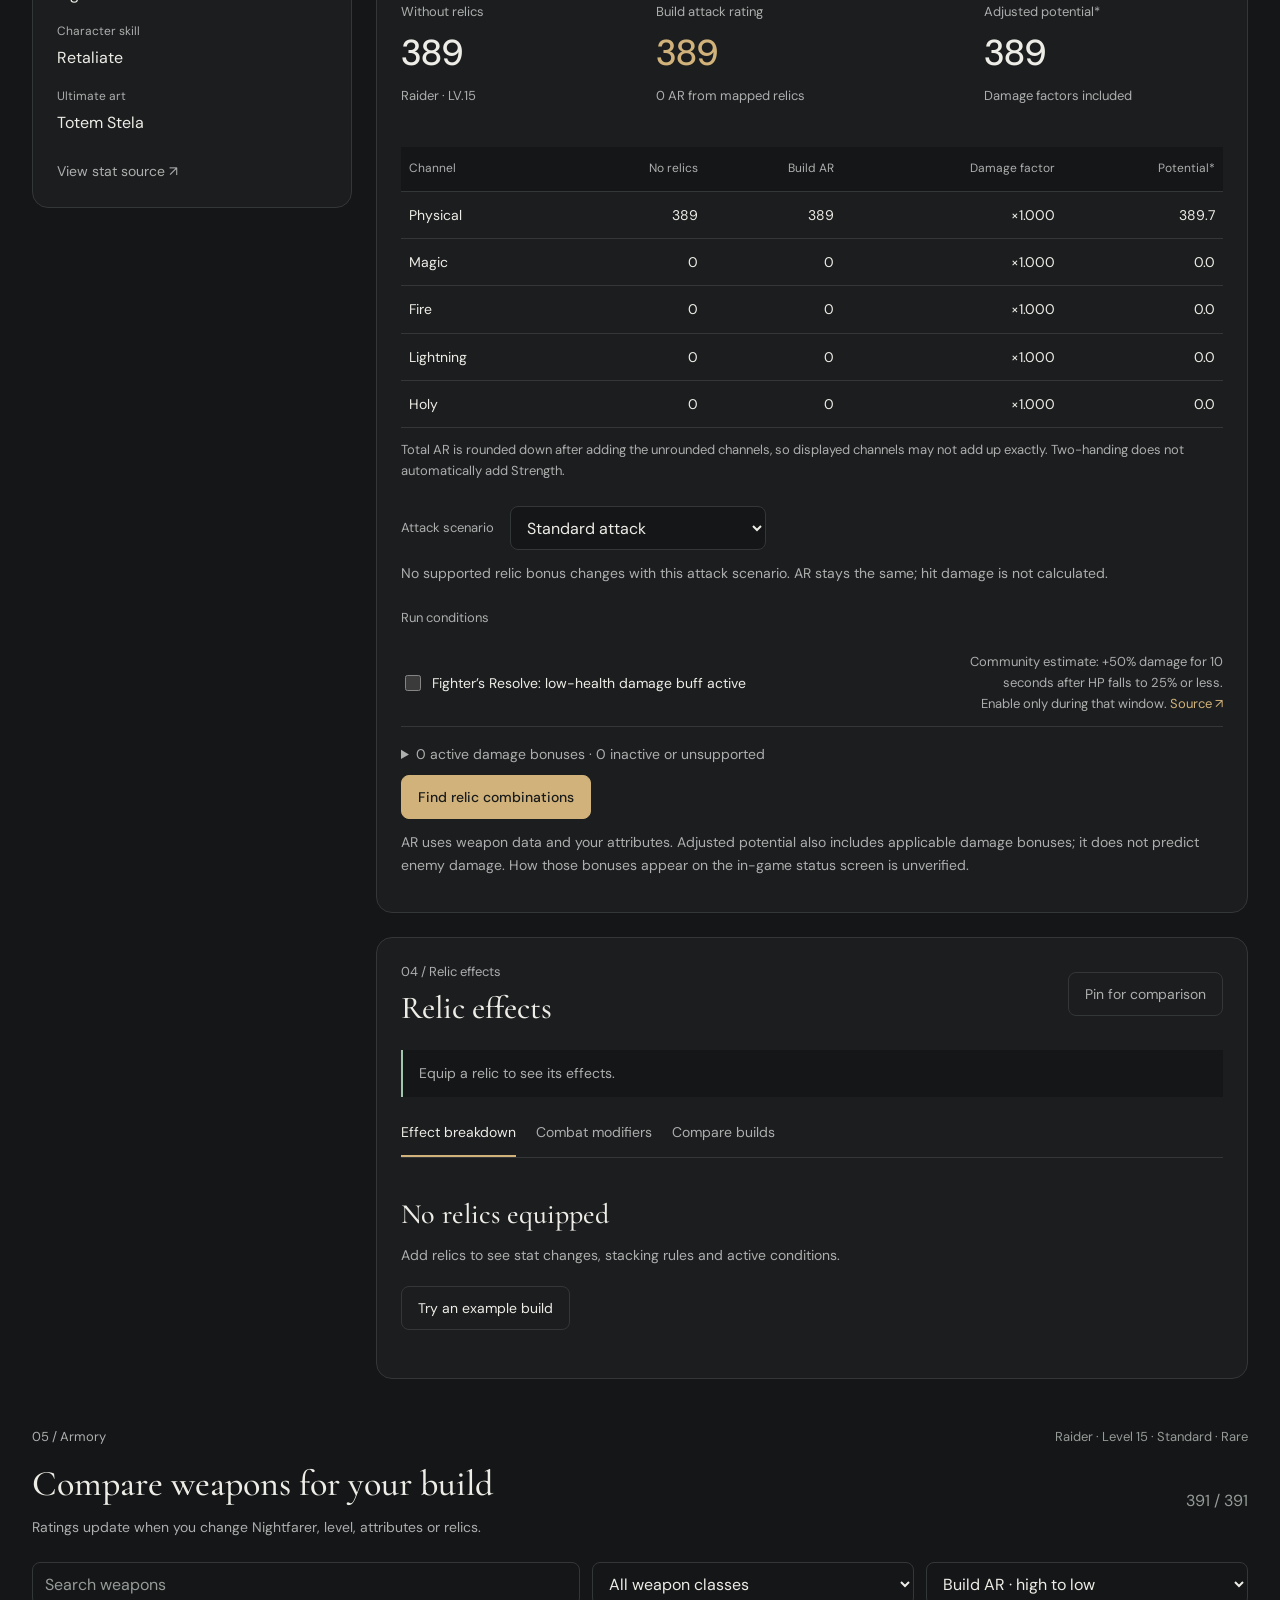
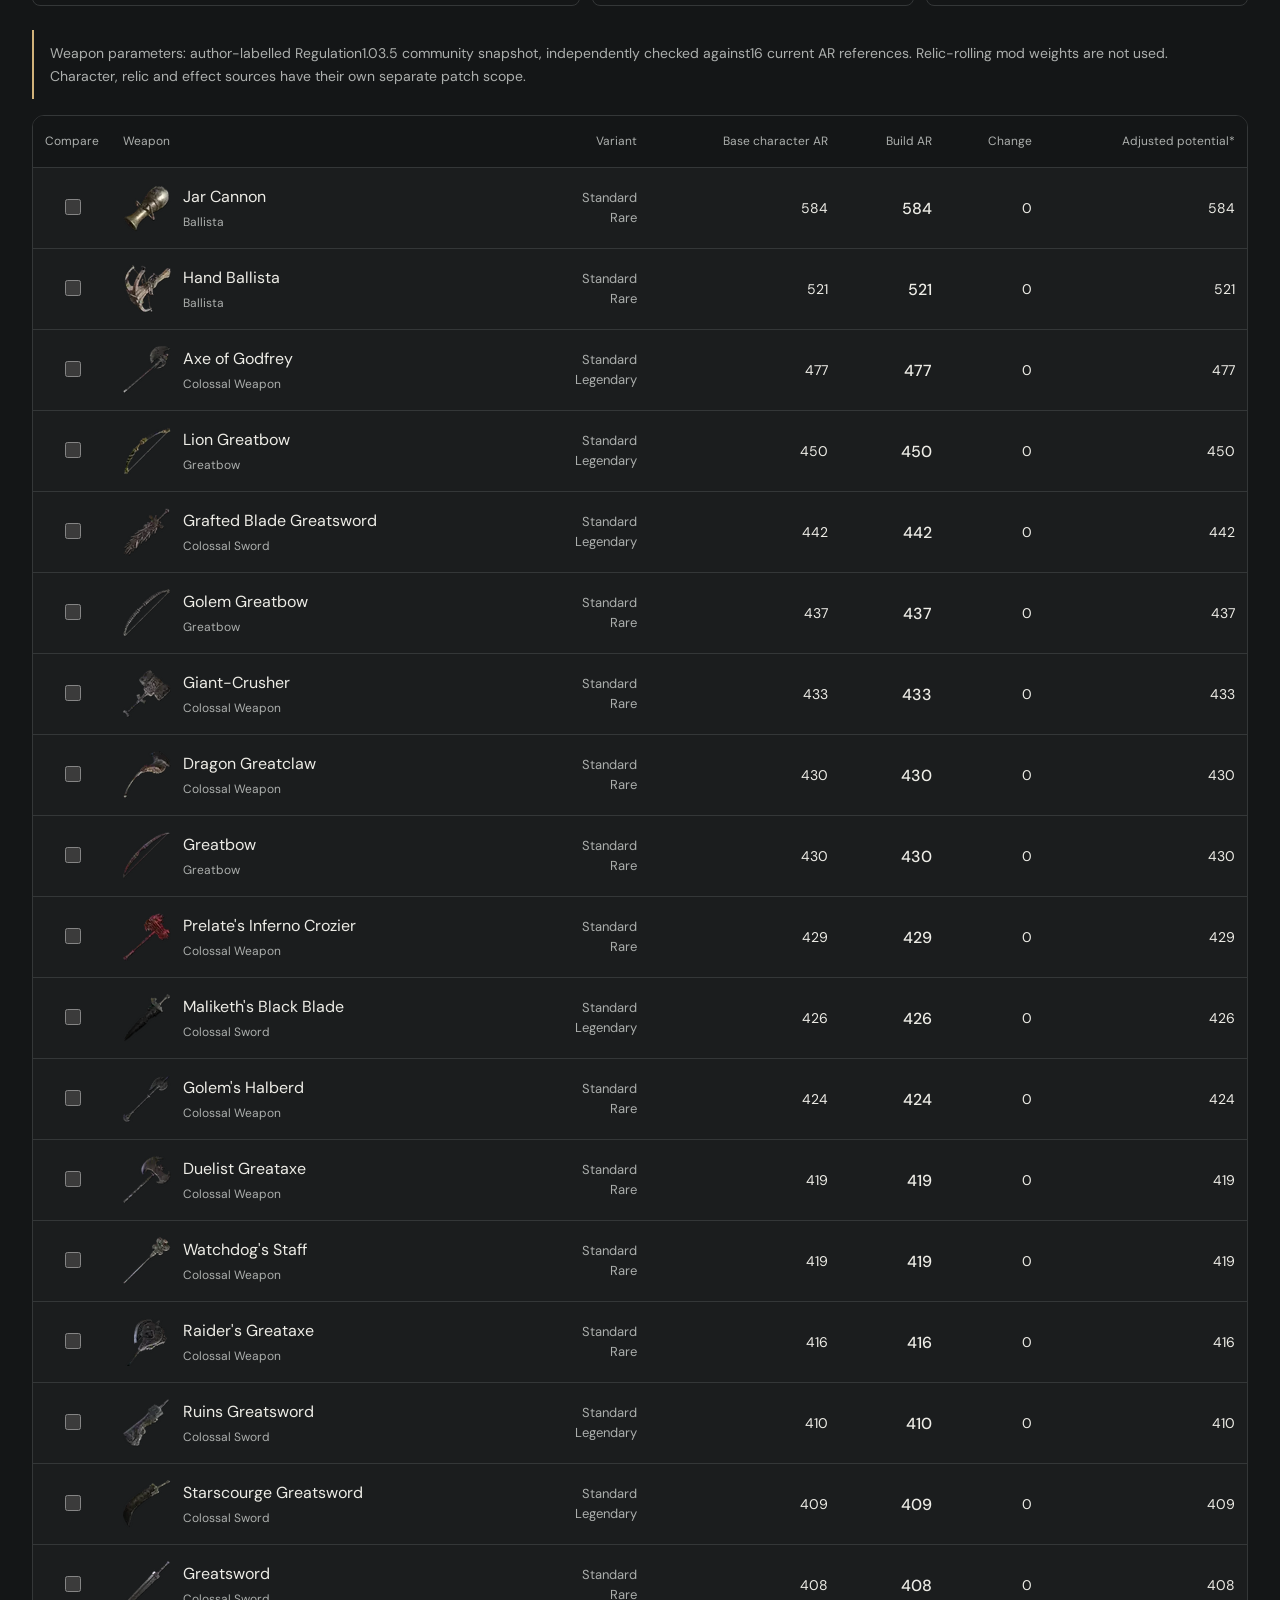
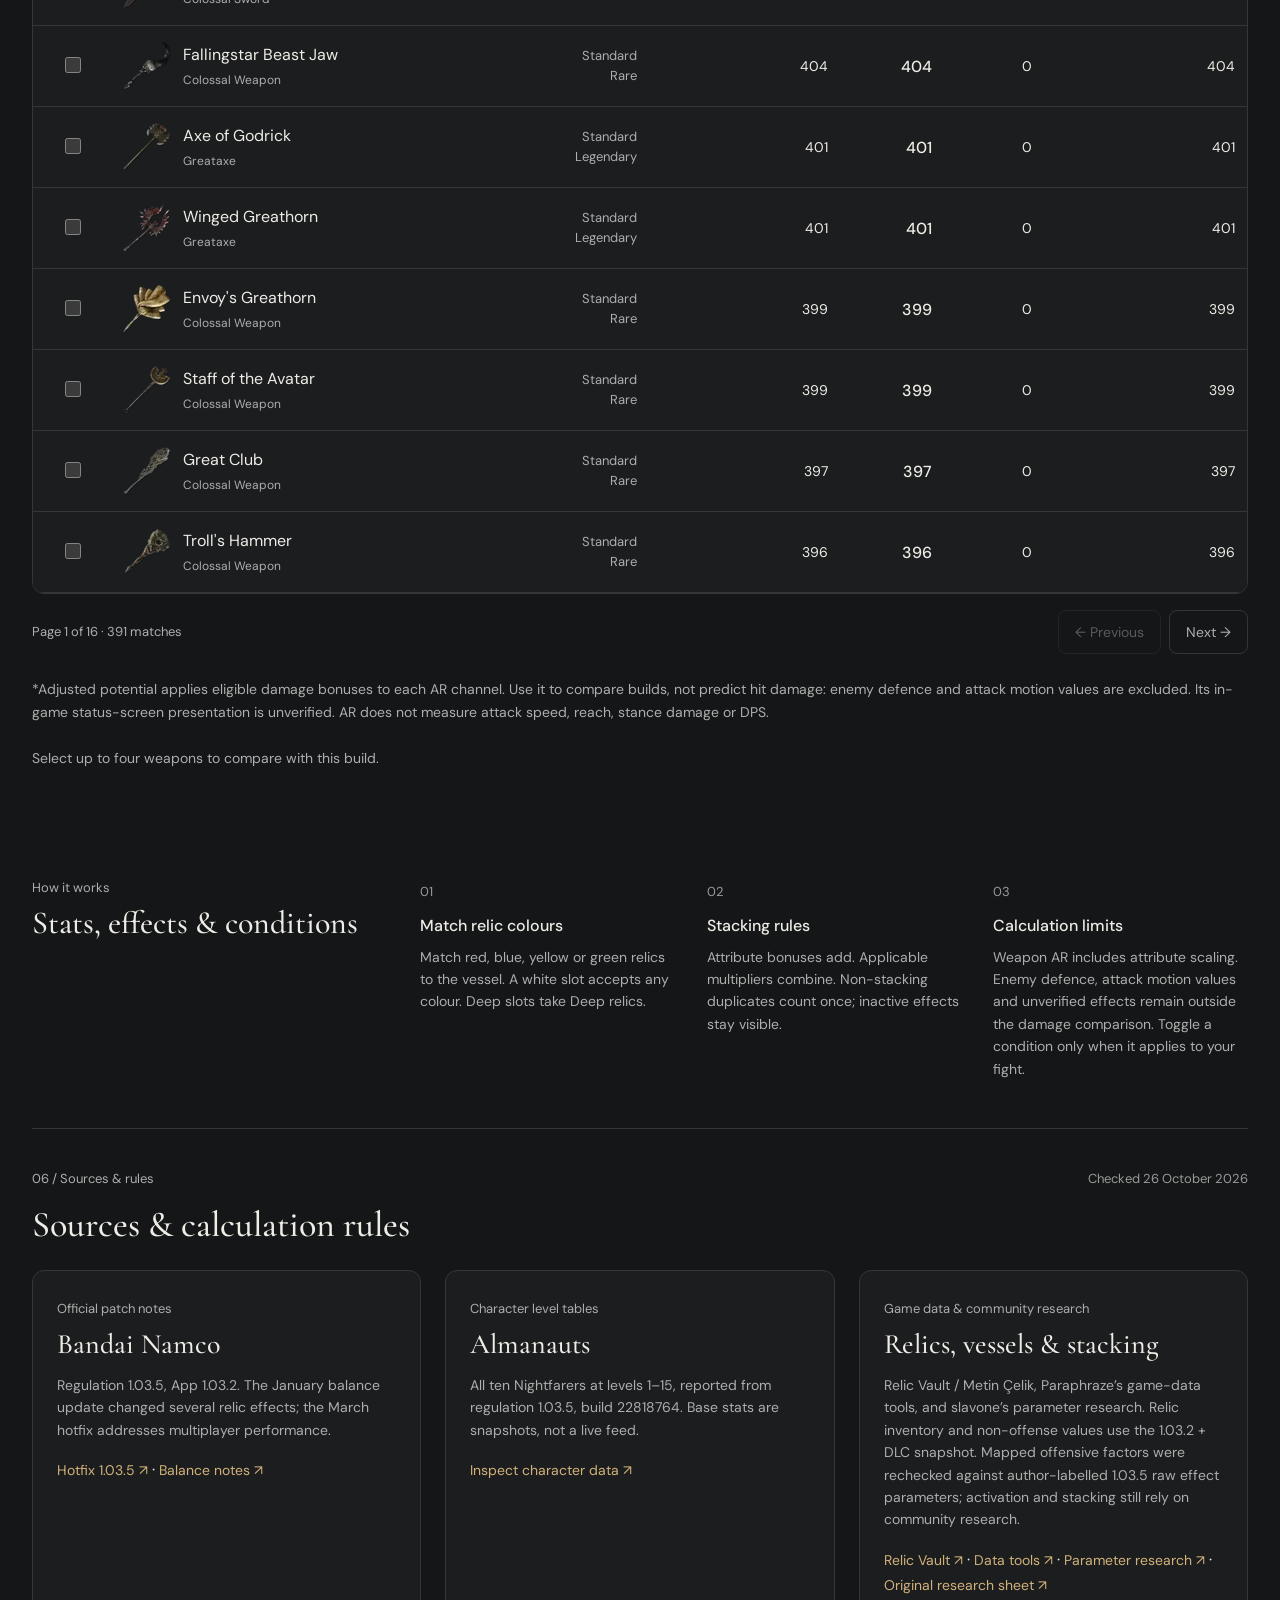
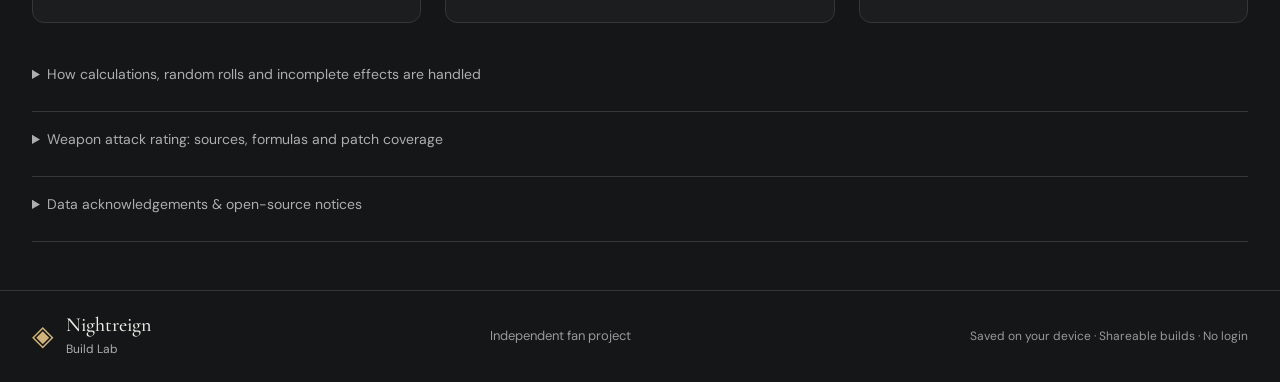
